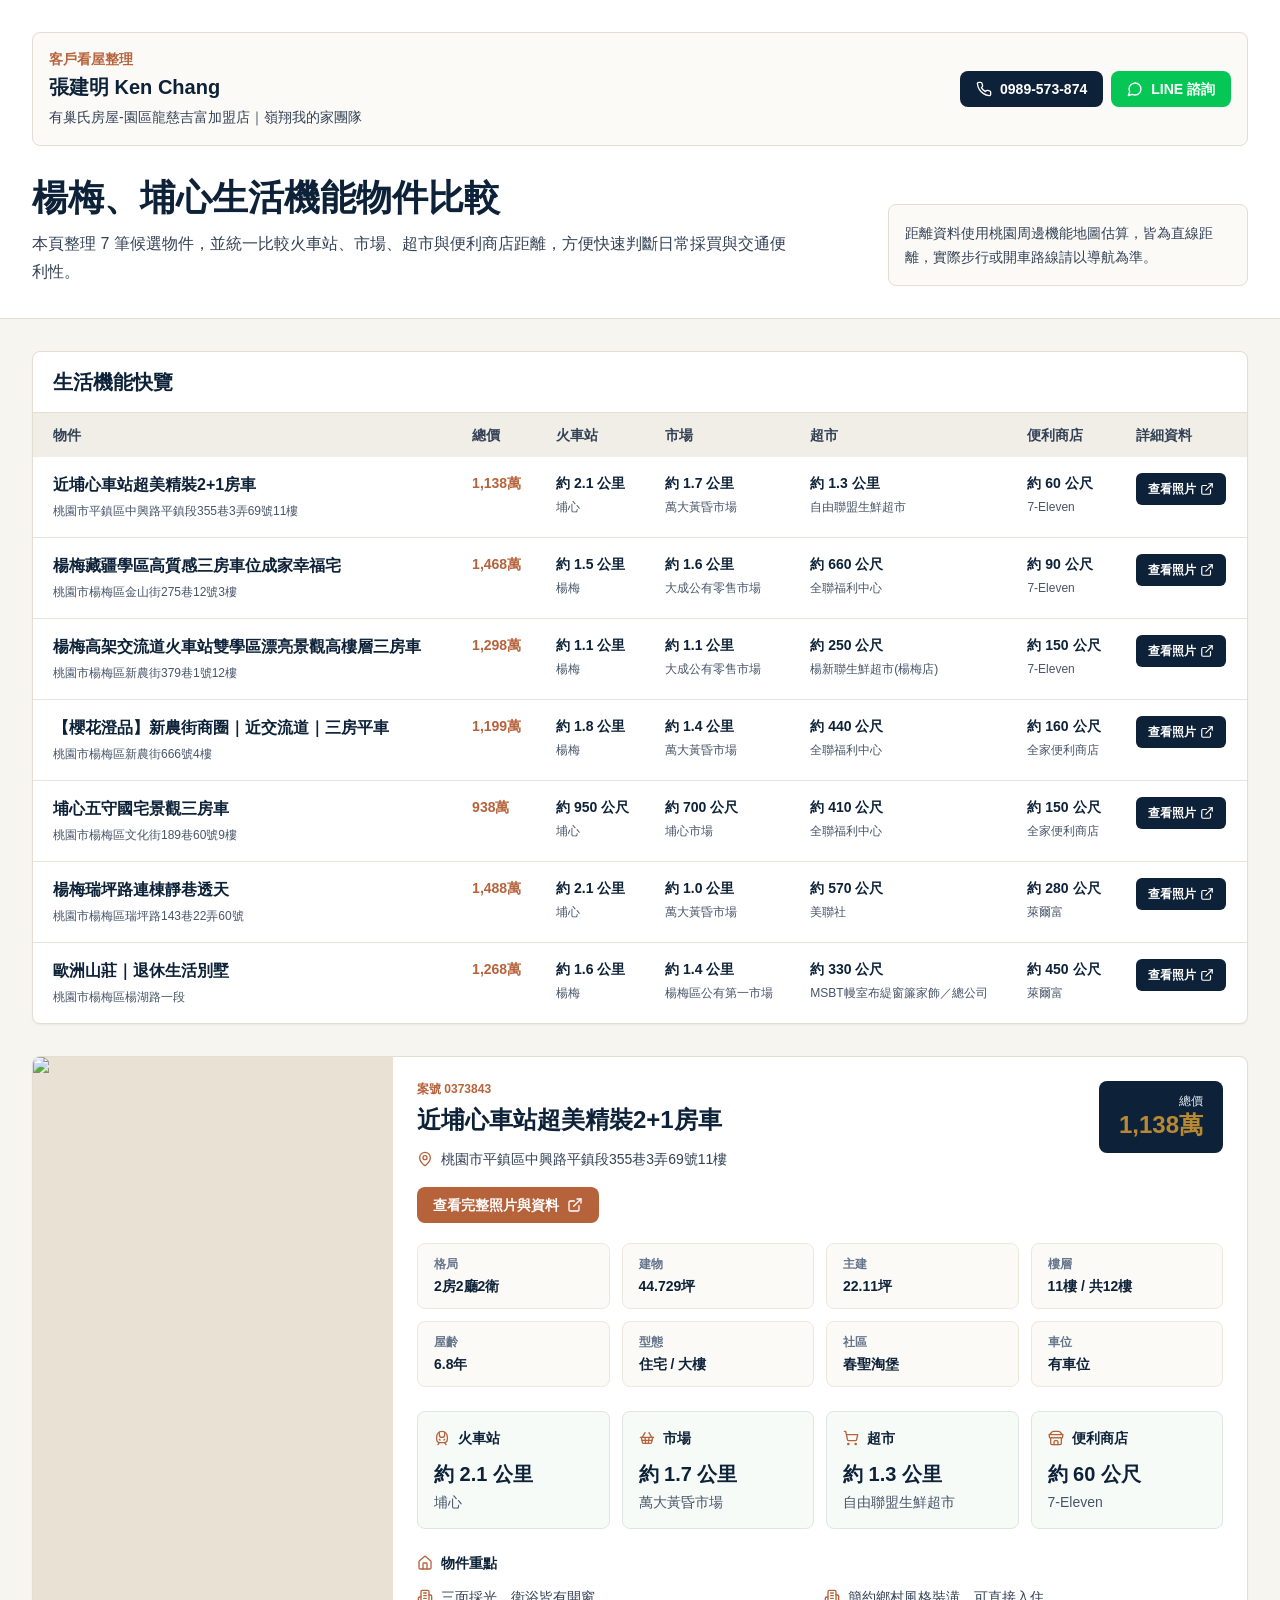
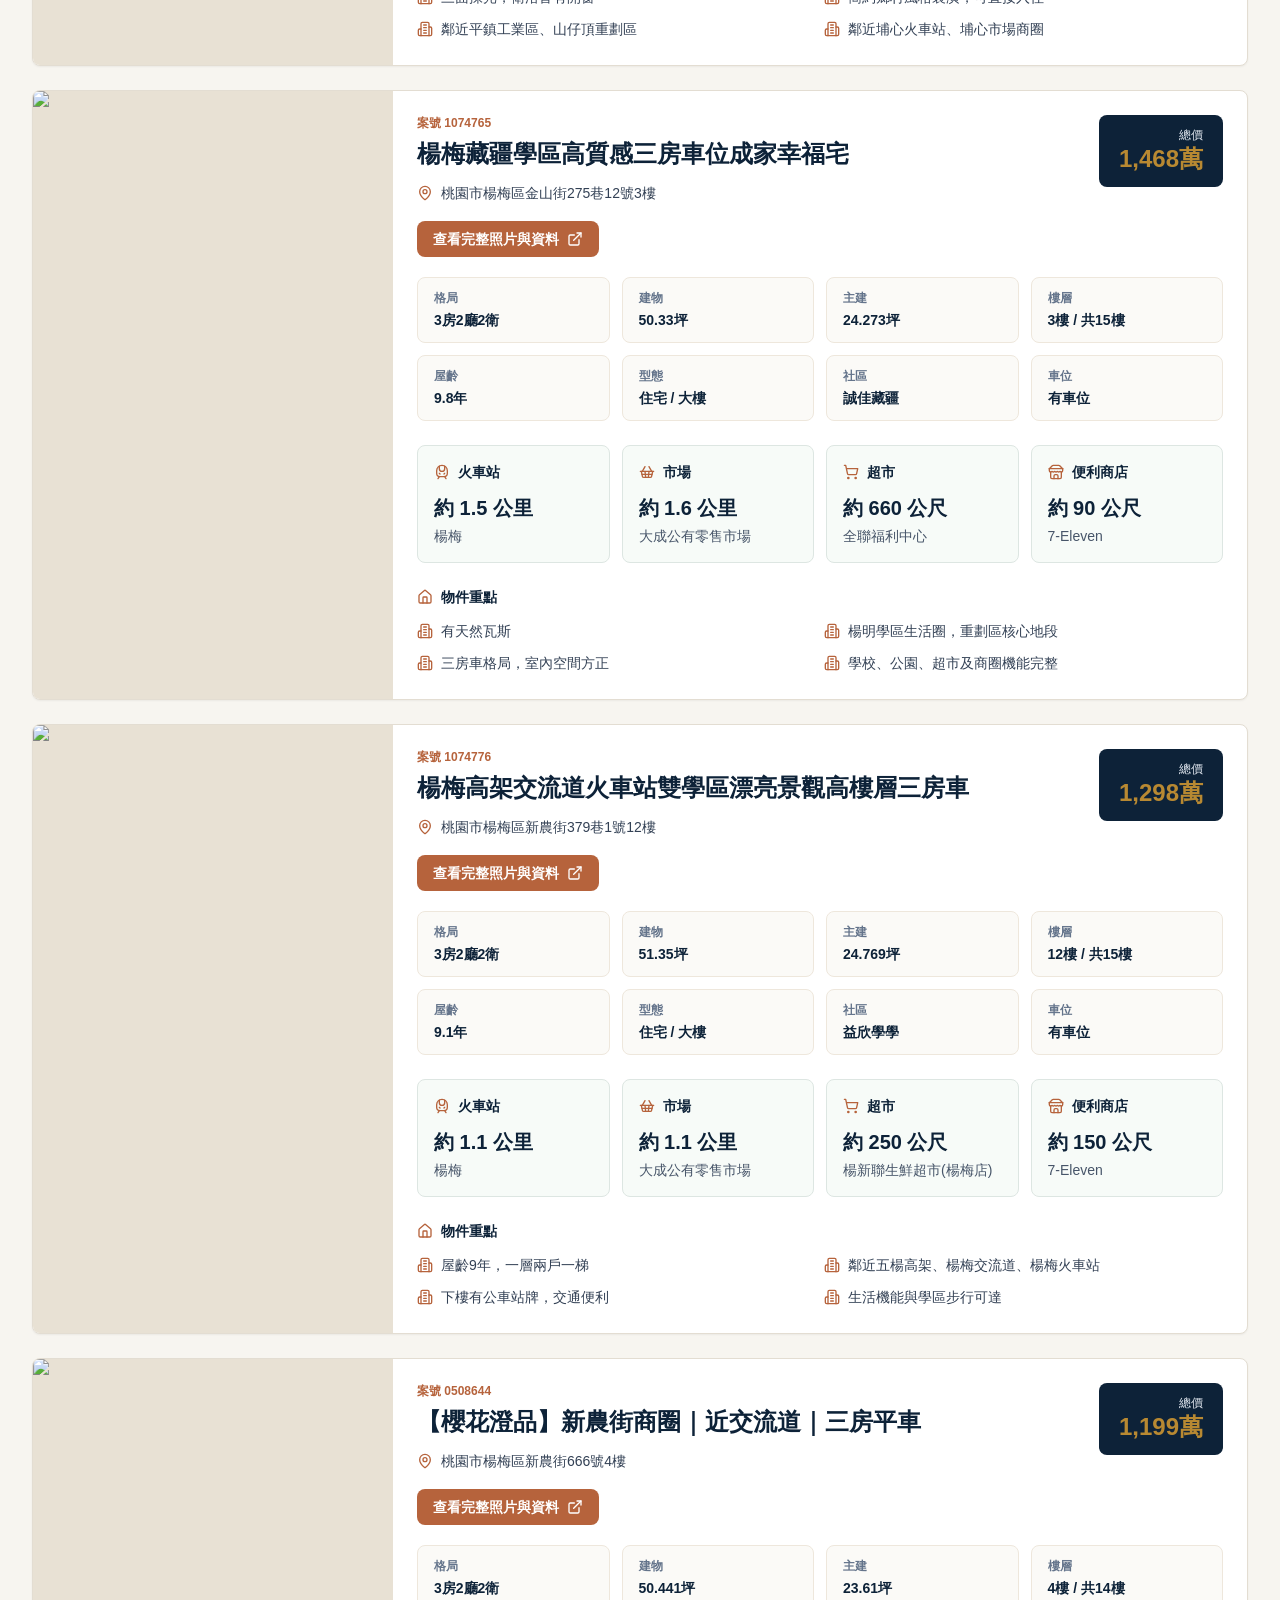
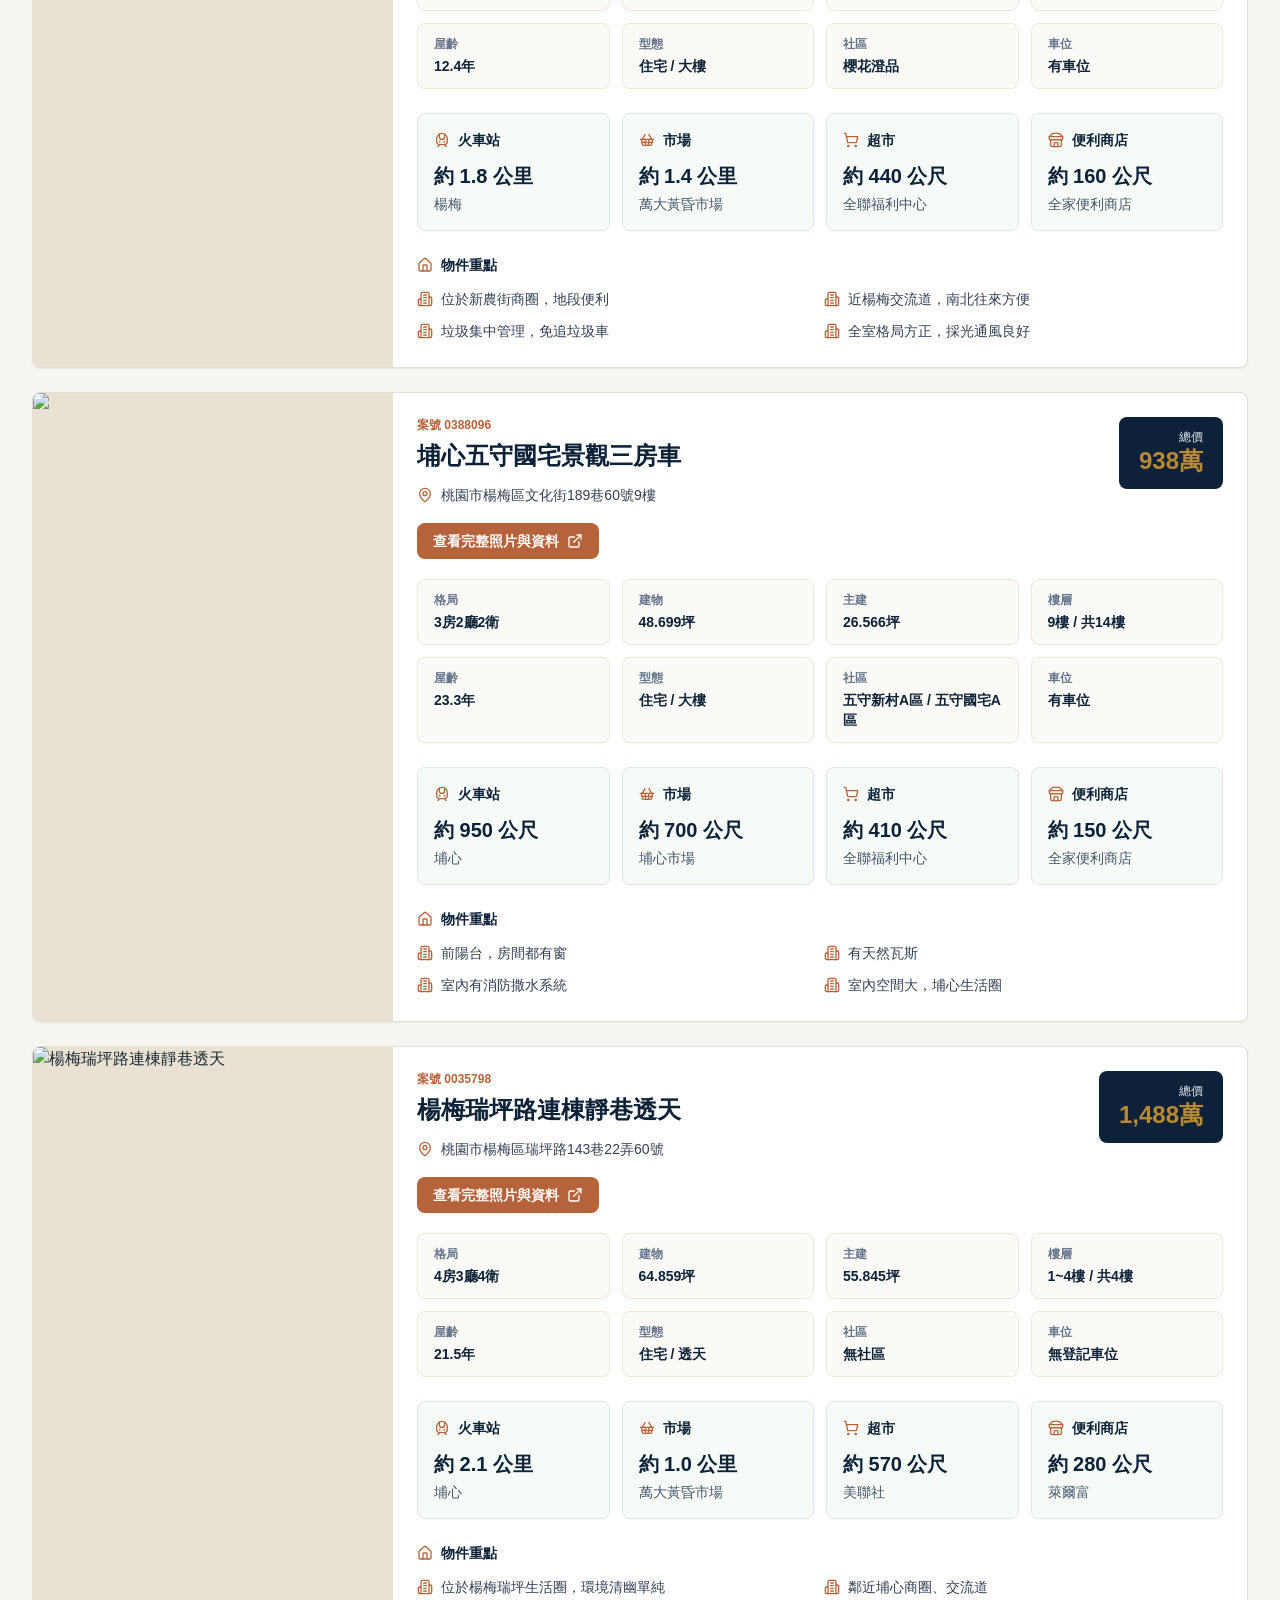
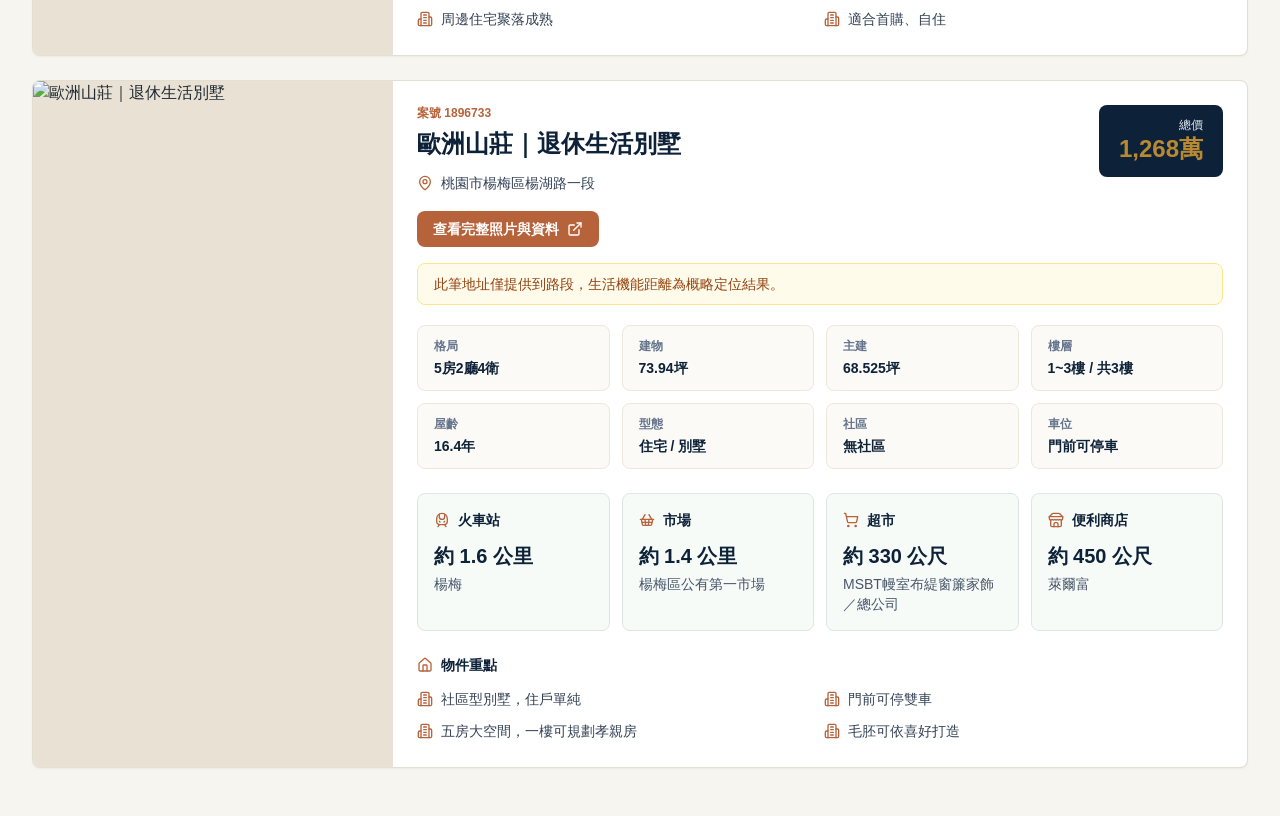
==== index.html @ 0ade6a97 "Deploy property shortlist" ====
<!DOCTYPE html><html lang="zh-Hant"><head><meta charSet="utf-8"/><meta name="viewport" content="width=device-width, initial-scale=1"/><link rel="stylesheet" href="/_next/static/chunks/3f3hs9gekkba6.css" data-precedence="next"/><link rel="preload" as="script" fetchPriority="low" href="/_next/static/chunks/3ll07n217cgxf.js"/><script src="/_next/static/chunks/15orcrkp-_9ct.js" async=""></script><script src="/_next/static/chunks/3peubv2924kx4.js" async=""></script><script src="/_next/static/chunks/1zg5veasx51wb.js" async=""></script><script src="/_next/static/chunks/turbopack-2uc6hvk1i5o9f.js" async=""></script><script src="/_next/static/chunks/1npoaee_ns0y8.js" async=""></script><script src="/_next/static/chunks/14mrh2-p_w84d.js" async=""></script><script src="/_next/static/chunks/0jbyd6i7518-9.js" async=""></script><title>精選物件生活機能比較</title><meta name="description" content="精選物件基本資料與火車站、市場、超市、便利商店距離比較。"/><meta name="keywords" content="桃園房仲,中壢房仲,平鎮房仲,內壢房仲,桃園買房,桃園賣房,桃園換屋,房地合一稅,重購退稅,工業地買賣,廠房買賣,房產顧問,張建明,Ken Chang,中壢房產顧問,中壢建案開箱,桃園房地產時事,桃園體育園區,桃園捷運"/><meta property="og:title" content="中壢房產顧問｜建明說房｜張建明 Ken Chang"/><meta property="og:description" content="張建明 Ken Chang，中壢房產顧問與桃園房產決策顧問，15年房仲實戰經驗，累積成交金額超過60億，專注中壢買房、桃園賣房、換屋、委售、貸款稅務、交易風險、工商地產、建案開箱與區域發展解析"/><meta property="og:site_name" content="中壢房產顧問"/><meta property="og:locale" content="zh_TW"/><meta property="og:type" content="website"/><meta name="twitter:card" content="summary"/><meta name="twitter:title" content="中壢房產顧問｜建明說房｜張建明 Ken Chang"/><meta name="twitter:description" content="張建明 Ken Chang，中壢房產顧問與桃園房產決策顧問，15年房仲實戰經驗，累積成交金額超過60億，專注中壢買房、桃園賣房、換屋、委售、貸款稅務、交易風險、工商地產、建案開箱與區域發展解析"/><script src="/_next/static/chunks/0cz1d0mv5g_q7.js" noModule=""></script></head><body><div hidden=""><!--$--><!--/$--></div><header class="sticky top-0 z-40 border-b border-[#E6D8C6] bg-cream/95 backdrop-blur"><div class="bg-navy text-white"><div class="mx-auto flex min-h-9 max-w-7xl items-center justify-between gap-3 px-4 text-xs sm:px-6 lg:px-8"><div class="flex min-w-0 items-center gap-3"><a class="inline-flex items-center gap-2 font-semibold" href="tel:0989-573-874"><svg xmlns="http://www.w3.org/2000/svg" width="14" height="14" viewBox="0 0 24 24" fill="none" stroke="currentColor" stroke-width="2" stroke-linecap="round" stroke-linejoin="round" class="lucide lucide-phone"><path d="M22 16.92v3a2 2 0 0 1-2.18 2 19.79 19.79 0 0 1-8.63-3.07 19.5 19.5 0 0 1-6-6 19.79 19.79 0 0 1-3.07-8.67A2 2 0 0 1 4.11 2h3a2 2 0 0 1 2 1.72 12.84 12.84 0 0 0 .7 2.81 2 2 0 0 1-.45 2.11L8.09 9.91a16 16 0 0 0 6 6l1.27-1.27a2 2 0 0 1 2.11-.45 12.84 12.84 0 0 0 2.81.7A2 2 0 0 1 22 16.92z"></path></svg>0989-573-874</a><span class="hidden h-4 w-px bg-white/30 sm:block"></span><span class="hidden truncate text-slate-200 sm:block">中壢房產顧問｜買房・賣房・工商地產</span></div><div class="flex shrink-0 items-center gap-2"><a aria-label="Facebook" class="inline-flex h-7 w-7 items-center justify-center rounded-full bg-blue-600 text-white" href="https://www.facebook.com/ken.chang.773124"><svg xmlns="http://www.w3.org/2000/svg" width="14" height="14" viewBox="0 0 24 24" fill="none" stroke="currentColor" stroke-width="2" stroke-linecap="round" stroke-linejoin="round" class="lucide lucide-facebook"><path d="M18 2h-3a5 5 0 0 0-5 5v3H7v4h3v8h4v-8h3l1-4h-4V7a1 1 0 0 1 1-1h3z"></path></svg></a><a aria-label="LINE" class="inline-flex h-7 w-7 items-center justify-center rounded-full bg-green-500 text-white" href="https://line.me/ti/p/alsukEqI9N"><svg xmlns="http://www.w3.org/2000/svg" width="14" height="14" viewBox="0 0 24 24" fill="none" stroke="currentColor" stroke-width="2" stroke-linecap="round" stroke-linejoin="round" class="lucide lucide-message-circle"><path d="M7.9 20A9 9 0 1 0 4 16.1L2 22Z"></path></svg></a></div></div></div><div class="mx-auto flex min-h-14 max-w-7xl items-center justify-between px-4 sm:px-6 lg:px-8"><a class="min-w-0" href="/"><div class="text-base font-bold text-navy">中壢房產顧問</div><div class="text-[11px] font-medium text-copper">建明說房｜桃園房產決策顧問</div></a><nav class="hidden items-center gap-3 lg:flex"><a class="text-[13px] font-medium text-slate-700 hover:text-copper" href="/">首頁</a><a class="text-[13px] font-medium text-slate-700 hover:text-copper" href="/services">服務項目</a><a class="text-[13px] font-medium text-slate-700 hover:text-copper" href="/services/commercial">工商不動產</a><a class="text-[13px] font-medium text-slate-700 hover:text-copper" href="/area-development">建案/區域</a><a class="text-[13px] font-medium text-slate-700 hover:text-copper" href="/market-news">房產時事</a><a class="text-[13px] font-medium text-slate-700 hover:text-copper" href="/articles">房產小學堂</a><a class="text-[13px] font-medium text-slate-700 hover:text-copper" href="/tools-consultation">免費工具/諮詢</a><a class="text-[13px] font-medium text-slate-700 hover:text-copper" href="/contact">聯絡我</a></nav><div class="hidden items-center gap-3 lg:flex"><a class="rounded-md bg-gold px-4 py-2 text-xs font-semibold text-white" href="https://line.me/ti/p/alsukEqI9N">免費諮詢</a></div><button aria-label="開啟選單" class="inline-flex h-10 w-10 items-center justify-center rounded-md border border-slate-200 text-navy lg:hidden"><svg xmlns="http://www.w3.org/2000/svg" width="20" height="20" viewBox="0 0 24 24" fill="none" stroke="currentColor" stroke-width="2" stroke-linecap="round" stroke-linejoin="round" class="lucide lucide-menu"><line x1="4" x2="20" y1="12" y2="12"></line><line x1="4" x2="20" y1="6" y2="6"></line><line x1="4" x2="20" y1="18" y2="18"></line></svg></button></div></header><main><div class="bg-[#F7F5F0]"><style>
        body > header,
        body > footer,
        body > a.fixed.bottom-5.right-5 {
          display: none !important;
        }
      </style><section class="border-b border-[#E3DDD2] bg-white"><div class="mx-auto max-w-7xl px-4 py-8 sm:px-6 lg:px-8"><div class="mb-8 flex flex-col gap-4 rounded-lg border border-[#E3DDD2] bg-[#FBFAF7] p-4 sm:flex-row sm:items-center sm:justify-between"><div><p class="text-sm font-bold text-copper">客戶看屋整理</p><p class="mt-1 text-xl font-bold text-navy">張建明 Ken Chang</p><p class="mt-1 text-sm leading-6 text-slate-700">有巢氏房屋-園區龍慈吉富加盟店｜嶺翔我的家團隊</p></div><div class="flex flex-wrap gap-2"><a href="tel:0989573874" class="inline-flex items-center gap-2 rounded-lg bg-navy px-4 py-2 text-sm font-bold text-white"><svg xmlns="http://www.w3.org/2000/svg" width="24" height="24" viewBox="0 0 24 24" fill="none" stroke="currentColor" stroke-width="2" stroke-linecap="round" stroke-linejoin="round" class="lucide lucide-phone h-4 w-4"><path d="M22 16.92v3a2 2 0 0 1-2.18 2 19.79 19.79 0 0 1-8.63-3.07 19.5 19.5 0 0 1-6-6 19.79 19.79 0 0 1-3.07-8.67A2 2 0 0 1 4.11 2h3a2 2 0 0 1 2 1.72 12.84 12.84 0 0 0 .7 2.81 2 2 0 0 1-.45 2.11L8.09 9.91a16 16 0 0 0 6 6l1.27-1.27a2 2 0 0 1 2.11-.45 12.84 12.84 0 0 0 2.81.7A2 2 0 0 1 22 16.92z"></path></svg>0989-573-874</a><a href="https://line.me/ti/p/M-tek5DmH6" target="_blank" rel="noopener noreferrer" class="inline-flex items-center gap-2 rounded-lg bg-[#06C755] px-4 py-2 text-sm font-bold text-white"><svg xmlns="http://www.w3.org/2000/svg" width="24" height="24" viewBox="0 0 24 24" fill="none" stroke="currentColor" stroke-width="2" stroke-linecap="round" stroke-linejoin="round" class="lucide lucide-message-circle h-4 w-4"><path d="M7.9 20A9 9 0 1 0 4 16.1L2 22Z"></path></svg>LINE 諮詢</a></div></div><div class="mt-3 grid gap-5 lg:grid-cols-[1fr_360px] lg:items-end"><div><h1 class="text-3xl font-bold leading-tight text-navy sm:text-4xl">楊梅、埔心生活機能物件比較</h1><p class="mt-3 max-w-3xl text-base leading-7 text-slate-700">本頁整理 7 筆候選物件，並統一比較火車站、市場、超市與便利商店距離，方便快速判斷日常採買與交通便利性。</p></div><div class="rounded-lg border border-[#E3DDD2] bg-[#FBFAF7] p-4 text-sm leading-6 text-slate-700">距離資料使用桃園周邊機能地圖估算，皆為直線距離，實際步行或開車路線請以導航為準。</div></div></div></section><section class="mx-auto max-w-7xl px-4 py-8 sm:px-6 lg:px-8"><div class="overflow-hidden rounded-lg border border-[#E3DDD2] bg-white shadow-sm"><div class="border-b border-[#E3DDD2] px-5 py-4"><h2 class="text-xl font-bold text-navy">生活機能快覽</h2></div><div class="overflow-x-auto"><table class="min-w-[980px] w-full border-collapse text-left"><thead class="bg-[#F1EEE8] text-sm text-slate-700"><tr><th class="px-5 py-3 font-bold">物件</th><th class="px-4 py-3 font-bold">總價</th><th class="px-4 py-3 font-bold">火車站</th><th class="px-4 py-3 font-bold">市場</th><th class="px-4 py-3 font-bold">超市</th><th class="px-4 py-3 font-bold">便利商店</th><th class="px-4 py-3 font-bold">詳細資料</th></tr></thead><tbody class="divide-y divide-[#E9E3D8]"><tr class="align-top"><td class="px-5 py-4"><p class="font-bold leading-6 text-navy">近埔心車站超美精裝2+1房車</p><p class="mt-1 text-xs leading-5 text-slate-600">桃園市平鎮區中興路平鎮段355巷3弄69號11樓</p></td><td class="px-4 py-4 text-sm font-bold text-copper">1,138萬</td><td class="px-4 py-4"><div><p class="text-sm font-bold text-navy">約 2.1 公里</p><p class="mt-1 text-xs leading-5 text-slate-600">埔心</p></div></td><td class="px-4 py-4"><div><p class="text-sm font-bold text-navy">約 1.7 公里</p><p class="mt-1 text-xs leading-5 text-slate-600">萬大黃昏市場</p></div></td><td class="px-4 py-4"><div><p class="text-sm font-bold text-navy">約 1.3 公里</p><p class="mt-1 text-xs leading-5 text-slate-600">自由聯盟生鮮超市</p></div></td><td class="px-4 py-4"><div><p class="text-sm font-bold text-navy">約 60 公尺</p><p class="mt-1 text-xs leading-5 text-slate-600">7-Eleven</p></div></td><td class="px-4 py-4"><a href="https://www.ycut.com.tw/case-info/9a270b29-b960-44b7-8374-92e922b979d1" target="_blank" rel="noopener noreferrer" class="inline-flex items-center gap-1 rounded-md bg-navy px-3 py-2 text-xs font-bold text-white hover:bg-[#17466f]">查看照片<svg xmlns="http://www.w3.org/2000/svg" width="24" height="24" viewBox="0 0 24 24" fill="none" stroke="currentColor" stroke-width="2" stroke-linecap="round" stroke-linejoin="round" class="lucide lucide-external-link h-3.5 w-3.5"><path d="M15 3h6v6"></path><path d="M10 14 21 3"></path><path d="M18 13v6a2 2 0 0 1-2 2H5a2 2 0 0 1-2-2V8a2 2 0 0 1 2-2h6"></path></svg></a></td></tr><tr class="align-top"><td class="px-5 py-4"><p class="font-bold leading-6 text-navy">楊梅藏疆學區高質感三房車位成家幸福宅</p><p class="mt-1 text-xs leading-5 text-slate-600">桃園市楊梅區金山街275巷12號3樓</p></td><td class="px-4 py-4 text-sm font-bold text-copper">1,468萬</td><td class="px-4 py-4"><div><p class="text-sm font-bold text-navy">約 1.5 公里</p><p class="mt-1 text-xs leading-5 text-slate-600">楊梅</p></div></td><td class="px-4 py-4"><div><p class="text-sm font-bold text-navy">約 1.6 公里</p><p class="mt-1 text-xs leading-5 text-slate-600">大成公有零售市場</p></div></td><td class="px-4 py-4"><div><p class="text-sm font-bold text-navy">約 660 公尺</p><p class="mt-1 text-xs leading-5 text-slate-600">全聯福利中心</p></div></td><td class="px-4 py-4"><div><p class="text-sm font-bold text-navy">約 90 公尺</p><p class="mt-1 text-xs leading-5 text-slate-600">7-Eleven</p></div></td><td class="px-4 py-4"><a href="https://www.ycut.com.tw/case-info/a916e939-9ae3-4402-84cb-83030a1e7f41" target="_blank" rel="noopener noreferrer" class="inline-flex items-center gap-1 rounded-md bg-navy px-3 py-2 text-xs font-bold text-white hover:bg-[#17466f]">查看照片<svg xmlns="http://www.w3.org/2000/svg" width="24" height="24" viewBox="0 0 24 24" fill="none" stroke="currentColor" stroke-width="2" stroke-linecap="round" stroke-linejoin="round" class="lucide lucide-external-link h-3.5 w-3.5"><path d="M15 3h6v6"></path><path d="M10 14 21 3"></path><path d="M18 13v6a2 2 0 0 1-2 2H5a2 2 0 0 1-2-2V8a2 2 0 0 1 2-2h6"></path></svg></a></td></tr><tr class="align-top"><td class="px-5 py-4"><p class="font-bold leading-6 text-navy">楊梅高架交流道火車站雙學區漂亮景觀高樓層三房車</p><p class="mt-1 text-xs leading-5 text-slate-600">桃園市楊梅區新農街379巷1號12樓</p></td><td class="px-4 py-4 text-sm font-bold text-copper">1,298萬</td><td class="px-4 py-4"><div><p class="text-sm font-bold text-navy">約 1.1 公里</p><p class="mt-1 text-xs leading-5 text-slate-600">楊梅</p></div></td><td class="px-4 py-4"><div><p class="text-sm font-bold text-navy">約 1.1 公里</p><p class="mt-1 text-xs leading-5 text-slate-600">大成公有零售市場</p></div></td><td class="px-4 py-4"><div><p class="text-sm font-bold text-navy">約 250 公尺</p><p class="mt-1 text-xs leading-5 text-slate-600">楊新聯生鮮超市(楊梅店)</p></div></td><td class="px-4 py-4"><div><p class="text-sm font-bold text-navy">約 150 公尺</p><p class="mt-1 text-xs leading-5 text-slate-600">7-Eleven</p></div></td><td class="px-4 py-4"><a href="https://www.ycut.com.tw/case-info/e2bb201b-895a-4421-b232-466e5c2c8e97" target="_blank" rel="noopener noreferrer" class="inline-flex items-center gap-1 rounded-md bg-navy px-3 py-2 text-xs font-bold text-white hover:bg-[#17466f]">查看照片<svg xmlns="http://www.w3.org/2000/svg" width="24" height="24" viewBox="0 0 24 24" fill="none" stroke="currentColor" stroke-width="2" stroke-linecap="round" stroke-linejoin="round" class="lucide lucide-external-link h-3.5 w-3.5"><path d="M15 3h6v6"></path><path d="M10 14 21 3"></path><path d="M18 13v6a2 2 0 0 1-2 2H5a2 2 0 0 1-2-2V8a2 2 0 0 1 2-2h6"></path></svg></a></td></tr><tr class="align-top"><td class="px-5 py-4"><p class="font-bold leading-6 text-navy">【櫻花澄品】新農街商圈｜近交流道｜三房平車</p><p class="mt-1 text-xs leading-5 text-slate-600">桃園市楊梅區新農街666號4樓</p></td><td class="px-4 py-4 text-sm font-bold text-copper">1,199萬</td><td class="px-4 py-4"><div><p class="text-sm font-bold text-navy">約 1.8 公里</p><p class="mt-1 text-xs leading-5 text-slate-600">楊梅</p></div></td><td class="px-4 py-4"><div><p class="text-sm font-bold text-navy">約 1.4 公里</p><p class="mt-1 text-xs leading-5 text-slate-600">萬大黃昏市場</p></div></td><td class="px-4 py-4"><div><p class="text-sm font-bold text-navy">約 440 公尺</p><p class="mt-1 text-xs leading-5 text-slate-600">全聯福利中心</p></div></td><td class="px-4 py-4"><div><p class="text-sm font-bold text-navy">約 160 公尺</p><p class="mt-1 text-xs leading-5 text-slate-600">全家便利商店</p></div></td><td class="px-4 py-4"><a href="https://www.ycut.com.tw/case-info/92cecb9a-1dec-40f2-9964-d13cee91e0c1" target="_blank" rel="noopener noreferrer" class="inline-flex items-center gap-1 rounded-md bg-navy px-3 py-2 text-xs font-bold text-white hover:bg-[#17466f]">查看照片<svg xmlns="http://www.w3.org/2000/svg" width="24" height="24" viewBox="0 0 24 24" fill="none" stroke="currentColor" stroke-width="2" stroke-linecap="round" stroke-linejoin="round" class="lucide lucide-external-link h-3.5 w-3.5"><path d="M15 3h6v6"></path><path d="M10 14 21 3"></path><path d="M18 13v6a2 2 0 0 1-2 2H5a2 2 0 0 1-2-2V8a2 2 0 0 1 2-2h6"></path></svg></a></td></tr><tr class="align-top"><td class="px-5 py-4"><p class="font-bold leading-6 text-navy">埔心五守國宅景觀三房車</p><p class="mt-1 text-xs leading-5 text-slate-600">桃園市楊梅區文化街189巷60號9樓</p></td><td class="px-4 py-4 text-sm font-bold text-copper">938萬</td><td class="px-4 py-4"><div><p class="text-sm font-bold text-navy">約 950 公尺</p><p class="mt-1 text-xs leading-5 text-slate-600">埔心</p></div></td><td class="px-4 py-4"><div><p class="text-sm font-bold text-navy">約 700 公尺</p><p class="mt-1 text-xs leading-5 text-slate-600">埔心市場</p></div></td><td class="px-4 py-4"><div><p class="text-sm font-bold text-navy">約 410 公尺</p><p class="mt-1 text-xs leading-5 text-slate-600">全聯福利中心</p></div></td><td class="px-4 py-4"><div><p class="text-sm font-bold text-navy">約 150 公尺</p><p class="mt-1 text-xs leading-5 text-slate-600">全家便利商店</p></div></td><td class="px-4 py-4"><a href="https://www.ycut.com.tw/case-info/00d391ff-7d51-408c-93a0-4c9d18bc18cd" target="_blank" rel="noopener noreferrer" class="inline-flex items-center gap-1 rounded-md bg-navy px-3 py-2 text-xs font-bold text-white hover:bg-[#17466f]">查看照片<svg xmlns="http://www.w3.org/2000/svg" width="24" height="24" viewBox="0 0 24 24" fill="none" stroke="currentColor" stroke-width="2" stroke-linecap="round" stroke-linejoin="round" class="lucide lucide-external-link h-3.5 w-3.5"><path d="M15 3h6v6"></path><path d="M10 14 21 3"></path><path d="M18 13v6a2 2 0 0 1-2 2H5a2 2 0 0 1-2-2V8a2 2 0 0 1 2-2h6"></path></svg></a></td></tr><tr class="align-top"><td class="px-5 py-4"><p class="font-bold leading-6 text-navy">楊梅瑞坪路連棟靜巷透天</p><p class="mt-1 text-xs leading-5 text-slate-600">桃園市楊梅區瑞坪路143巷22弄60號</p></td><td class="px-4 py-4 text-sm font-bold text-copper">1,488萬</td><td class="px-4 py-4"><div><p class="text-sm font-bold text-navy">約 2.1 公里</p><p class="mt-1 text-xs leading-5 text-slate-600">埔心</p></div></td><td class="px-4 py-4"><div><p class="text-sm font-bold text-navy">約 1.0 公里</p><p class="mt-1 text-xs leading-5 text-slate-600">萬大黃昏市場</p></div></td><td class="px-4 py-4"><div><p class="text-sm font-bold text-navy">約 570 公尺</p><p class="mt-1 text-xs leading-5 text-slate-600">美聯社</p></div></td><td class="px-4 py-4"><div><p class="text-sm font-bold text-navy">約 280 公尺</p><p class="mt-1 text-xs leading-5 text-slate-600">萊爾富</p></div></td><td class="px-4 py-4"><a href="https://www.ycut.com.tw/case-info/cbf51cfe-0f91-4425-a9ed-92da22f6f6be" target="_blank" rel="noopener noreferrer" class="inline-flex items-center gap-1 rounded-md bg-navy px-3 py-2 text-xs font-bold text-white hover:bg-[#17466f]">查看照片<svg xmlns="http://www.w3.org/2000/svg" width="24" height="24" viewBox="0 0 24 24" fill="none" stroke="currentColor" stroke-width="2" stroke-linecap="round" stroke-linejoin="round" class="lucide lucide-external-link h-3.5 w-3.5"><path d="M15 3h6v6"></path><path d="M10 14 21 3"></path><path d="M18 13v6a2 2 0 0 1-2 2H5a2 2 0 0 1-2-2V8a2 2 0 0 1 2-2h6"></path></svg></a></td></tr><tr class="align-top"><td class="px-5 py-4"><p class="font-bold leading-6 text-navy">歐洲山莊｜退休生活別墅</p><p class="mt-1 text-xs leading-5 text-slate-600">桃園市楊梅區楊湖路一段</p></td><td class="px-4 py-4 text-sm font-bold text-copper">1,268萬</td><td class="px-4 py-4"><div><p class="text-sm font-bold text-navy">約 1.6 公里</p><p class="mt-1 text-xs leading-5 text-slate-600">楊梅</p></div></td><td class="px-4 py-4"><div><p class="text-sm font-bold text-navy">約 1.4 公里</p><p class="mt-1 text-xs leading-5 text-slate-600">楊梅區公有第一市場</p></div></td><td class="px-4 py-4"><div><p class="text-sm font-bold text-navy">約 330 公尺</p><p class="mt-1 text-xs leading-5 text-slate-600">MSBT幔室布緹窗簾家飾／總公司</p></div></td><td class="px-4 py-4"><div><p class="text-sm font-bold text-navy">約 450 公尺</p><p class="mt-1 text-xs leading-5 text-slate-600">萊爾富</p></div></td><td class="px-4 py-4"><a href="https://www.ycut.com.tw/case-info/6407af40-6d8b-456b-9bf2-11b3183e032e" target="_blank" rel="noopener noreferrer" class="inline-flex items-center gap-1 rounded-md bg-navy px-3 py-2 text-xs font-bold text-white hover:bg-[#17466f]">查看照片<svg xmlns="http://www.w3.org/2000/svg" width="24" height="24" viewBox="0 0 24 24" fill="none" stroke="currentColor" stroke-width="2" stroke-linecap="round" stroke-linejoin="round" class="lucide lucide-external-link h-3.5 w-3.5"><path d="M15 3h6v6"></path><path d="M10 14 21 3"></path><path d="M18 13v6a2 2 0 0 1-2 2H5a2 2 0 0 1-2-2V8a2 2 0 0 1 2-2h6"></path></svg></a></td></tr></tbody></table></div></div></section><section class="mx-auto grid max-w-7xl gap-6 px-4 pb-12 sm:px-6 lg:px-8"><article class="overflow-hidden rounded-lg border border-[#E3DDD2] bg-white shadow-sm"><div class="grid lg:grid-cols-[360px_1fr]"><div class="relative min-h-[240px] bg-[#E8E1D4]"><img alt="近埔心車站超美精裝2+1房車" loading="lazy" decoding="async" data-nimg="fill" class="object-cover" style="position:absolute;height:100%;width:100%;left:0;top:0;right:0;bottom:0;color:transparent" src="https://cloudfps.ycut.com.tw/v1/image/?key=NF58Ko5oaCuRHx6Y9IR3VzyLRm6IrnRKVx-mkD6iSF6j_MhkYSv8__i7dgorNYMyqVhtUUJ4lA_cF1mBh5MY1RWd5eEaa7mn9qxu8f6s-rtKfVoBsurTgIF0BobUBK-I&amp;width=800"/></div><div class="p-5 sm:p-6"><div class="flex flex-wrap items-start justify-between gap-4"><div><p class="text-xs font-bold text-copper">案號 <!-- -->0373843</p><h2 class="mt-2 text-2xl font-bold leading-tight text-navy">近埔心車站超美精裝2+1房車</h2><p class="mt-3 flex items-start gap-2 text-sm leading-6 text-slate-700"><svg xmlns="http://www.w3.org/2000/svg" width="24" height="24" viewBox="0 0 24 24" fill="none" stroke="currentColor" stroke-width="2" stroke-linecap="round" stroke-linejoin="round" class="lucide lucide-map-pin mt-1 h-4 w-4 flex-none text-copper"><path d="M20 10c0 4.993-5.539 10.193-7.399 11.799a1 1 0 0 1-1.202 0C9.539 20.193 4 14.993 4 10a8 8 0 0 1 16 0"></path><circle cx="12" cy="10" r="3"></circle></svg><span>桃園市平鎮區中興路平鎮段355巷3弄69號11樓</span></p><a href="https://www.ycut.com.tw/case-info/9a270b29-b960-44b7-8374-92e922b979d1" target="_blank" rel="noopener noreferrer" class="mt-4 inline-flex items-center gap-2 rounded-lg bg-copper px-4 py-2 text-sm font-bold text-white hover:bg-[#9f7428]">查看完整照片與資料<svg xmlns="http://www.w3.org/2000/svg" width="24" height="24" viewBox="0 0 24 24" fill="none" stroke="currentColor" stroke-width="2" stroke-linecap="round" stroke-linejoin="round" class="lucide lucide-external-link h-4 w-4"><path d="M15 3h6v6"></path><path d="M10 14 21 3"></path><path d="M18 13v6a2 2 0 0 1-2 2H5a2 2 0 0 1-2-2V8a2 2 0 0 1 2-2h6"></path></svg></a></div><div class="rounded-lg bg-navy px-5 py-3 text-right text-white"><p class="text-xs text-slate-200">總價</p><p class="text-2xl font-bold text-gold">1,138萬</p></div></div><div class="mt-5 grid gap-3 sm:grid-cols-2 lg:grid-cols-4"><div class="rounded-lg border border-[#EEE7DC] bg-[#FBFAF7] px-4 py-3"><p class="text-xs font-bold text-slate-500">格局</p><p class="mt-1 text-sm font-bold leading-5 text-navy">2房2廳2衛</p></div><div class="rounded-lg border border-[#EEE7DC] bg-[#FBFAF7] px-4 py-3"><p class="text-xs font-bold text-slate-500">建物</p><p class="mt-1 text-sm font-bold leading-5 text-navy">44.729坪</p></div><div class="rounded-lg border border-[#EEE7DC] bg-[#FBFAF7] px-4 py-3"><p class="text-xs font-bold text-slate-500">主建</p><p class="mt-1 text-sm font-bold leading-5 text-navy">22.11坪</p></div><div class="rounded-lg border border-[#EEE7DC] bg-[#FBFAF7] px-4 py-3"><p class="text-xs font-bold text-slate-500">樓層</p><p class="mt-1 text-sm font-bold leading-5 text-navy">11樓 / 共12樓</p></div><div class="rounded-lg border border-[#EEE7DC] bg-[#FBFAF7] px-4 py-3"><p class="text-xs font-bold text-slate-500">屋齡</p><p class="mt-1 text-sm font-bold leading-5 text-navy">6.8年</p></div><div class="rounded-lg border border-[#EEE7DC] bg-[#FBFAF7] px-4 py-3"><p class="text-xs font-bold text-slate-500">型態</p><p class="mt-1 text-sm font-bold leading-5 text-navy">住宅 / 大樓</p></div><div class="rounded-lg border border-[#EEE7DC] bg-[#FBFAF7] px-4 py-3"><p class="text-xs font-bold text-slate-500">社區</p><p class="mt-1 text-sm font-bold leading-5 text-navy">春聖淘堡</p></div><div class="rounded-lg border border-[#EEE7DC] bg-[#FBFAF7] px-4 py-3"><p class="text-xs font-bold text-slate-500">車位</p><p class="mt-1 text-sm font-bold leading-5 text-navy">有車位</p></div></div><div class="mt-6 grid gap-3 sm:grid-cols-2 lg:grid-cols-4"><div class="rounded-lg border border-[#DDE6E2] bg-[#F7FBF8] p-4"><div class="flex items-center gap-2 text-sm font-bold text-navy"><svg xmlns="http://www.w3.org/2000/svg" width="24" height="24" viewBox="0 0 24 24" fill="none" stroke="currentColor" stroke-width="2" stroke-linecap="round" stroke-linejoin="round" class="lucide lucide-train-front h-4 w-4 text-copper"><path d="M8 3.1V7a4 4 0 0 0 8 0V3.1"></path><path d="m9 15-1-1"></path><path d="m15 15 1-1"></path><path d="M9 19c-2.8 0-5-2.2-5-5v-4a8 8 0 0 1 16 0v4c0 2.8-2.2 5-5 5Z"></path><path d="m8 19-2 3"></path><path d="m16 19 2 3"></path></svg>火車站</div><p class="mt-3 text-xl font-bold text-navy">約 2.1 公里</p><p class="mt-1 text-sm leading-5 text-slate-600">埔心</p></div><div class="rounded-lg border border-[#DDE6E2] bg-[#F7FBF8] p-4"><div class="flex items-center gap-2 text-sm font-bold text-navy"><svg xmlns="http://www.w3.org/2000/svg" width="24" height="24" viewBox="0 0 24 24" fill="none" stroke="currentColor" stroke-width="2" stroke-linecap="round" stroke-linejoin="round" class="lucide lucide-shopping-basket h-4 w-4 text-copper"><path d="m15 11-1 9"></path><path d="m19 11-4-7"></path><path d="M2 11h20"></path><path d="m3.5 11 1.6 7.4a2 2 0 0 0 2 1.6h9.8a2 2 0 0 0 2-1.6l1.7-7.4"></path><path d="M4.5 15.5h15"></path><path d="m5 11 4-7"></path><path d="m9 11 1 9"></path></svg>市場</div><p class="mt-3 text-xl font-bold text-navy">約 1.7 公里</p><p class="mt-1 text-sm leading-5 text-slate-600">萬大黃昏市場</p></div><div class="rounded-lg border border-[#DDE6E2] bg-[#F7FBF8] p-4"><div class="flex items-center gap-2 text-sm font-bold text-navy"><svg xmlns="http://www.w3.org/2000/svg" width="24" height="24" viewBox="0 0 24 24" fill="none" stroke="currentColor" stroke-width="2" stroke-linecap="round" stroke-linejoin="round" class="lucide lucide-shopping-cart h-4 w-4 text-copper"><circle cx="8" cy="21" r="1"></circle><circle cx="19" cy="21" r="1"></circle><path d="M2.05 2.05h2l2.66 12.42a2 2 0 0 0 2 1.58h9.78a2 2 0 0 0 1.95-1.57l1.65-7.43H5.12"></path></svg>超市</div><p class="mt-3 text-xl font-bold text-navy">約 1.3 公里</p><p class="mt-1 text-sm leading-5 text-slate-600">自由聯盟生鮮超市</p></div><div class="rounded-lg border border-[#DDE6E2] bg-[#F7FBF8] p-4"><div class="flex items-center gap-2 text-sm font-bold text-navy"><svg xmlns="http://www.w3.org/2000/svg" width="24" height="24" viewBox="0 0 24 24" fill="none" stroke="currentColor" stroke-width="2" stroke-linecap="round" stroke-linejoin="round" class="lucide lucide-store h-4 w-4 text-copper"><path d="m2 7 4.41-4.41A2 2 0 0 1 7.83 2h8.34a2 2 0 0 1 1.42.59L22 7"></path><path d="M4 12v8a2 2 0 0 0 2 2h12a2 2 0 0 0 2-2v-8"></path><path d="M15 22v-4a2 2 0 0 0-2-2h-2a2 2 0 0 0-2 2v4"></path><path d="M2 7h20"></path><path d="M22 7v3a2 2 0 0 1-2 2a2.7 2.7 0 0 1-1.59-.63.7.7 0 0 0-.82 0A2.7 2.7 0 0 1 16 12a2.7 2.7 0 0 1-1.59-.63.7.7 0 0 0-.82 0A2.7 2.7 0 0 1 12 12a2.7 2.7 0 0 1-1.59-.63.7.7 0 0 0-.82 0A2.7 2.7 0 0 1 8 12a2.7 2.7 0 0 1-1.59-.63.7.7 0 0 0-.82 0A2.7 2.7 0 0 1 4 12a2 2 0 0 1-2-2V7"></path></svg>便利商店</div><p class="mt-3 text-xl font-bold text-navy">約 60 公尺</p><p class="mt-1 text-sm leading-5 text-slate-600">7-Eleven</p></div></div><div class="mt-6"><div class="flex items-center gap-2 text-sm font-bold text-navy"><svg xmlns="http://www.w3.org/2000/svg" width="24" height="24" viewBox="0 0 24 24" fill="none" stroke="currentColor" stroke-width="2" stroke-linecap="round" stroke-linejoin="round" class="lucide lucide-house h-4 w-4 text-copper"><path d="M15 21v-8a1 1 0 0 0-1-1h-4a1 1 0 0 0-1 1v8"></path><path d="M3 10a2 2 0 0 1 .709-1.528l7-5.999a2 2 0 0 1 2.582 0l7 5.999A2 2 0 0 1 21 10v9a2 2 0 0 1-2 2H5a2 2 0 0 1-2-2z"></path></svg>物件重點</div><ul class="mt-3 grid gap-2 text-sm leading-6 text-slate-700 sm:grid-cols-2"><li class="flex gap-2"><svg xmlns="http://www.w3.org/2000/svg" width="24" height="24" viewBox="0 0 24 24" fill="none" stroke="currentColor" stroke-width="2" stroke-linecap="round" stroke-linejoin="round" class="lucide lucide-building2 mt-1 h-4 w-4 flex-none text-copper"><path d="M6 22V4a2 2 0 0 1 2-2h8a2 2 0 0 1 2 2v18Z"></path><path d="M6 12H4a2 2 0 0 0-2 2v6a2 2 0 0 0 2 2h2"></path><path d="M18 9h2a2 2 0 0 1 2 2v9a2 2 0 0 1-2 2h-2"></path><path d="M10 6h4"></path><path d="M10 10h4"></path><path d="M10 14h4"></path><path d="M10 18h4"></path></svg><span>三面採光，衛浴皆有開窗</span></li><li class="flex gap-2"><svg xmlns="http://www.w3.org/2000/svg" width="24" height="24" viewBox="0 0 24 24" fill="none" stroke="currentColor" stroke-width="2" stroke-linecap="round" stroke-linejoin="round" class="lucide lucide-building2 mt-1 h-4 w-4 flex-none text-copper"><path d="M6 22V4a2 2 0 0 1 2-2h8a2 2 0 0 1 2 2v18Z"></path><path d="M6 12H4a2 2 0 0 0-2 2v6a2 2 0 0 0 2 2h2"></path><path d="M18 9h2a2 2 0 0 1 2 2v9a2 2 0 0 1-2 2h-2"></path><path d="M10 6h4"></path><path d="M10 10h4"></path><path d="M10 14h4"></path><path d="M10 18h4"></path></svg><span>簡約鄉村風格裝潢，可直接入住</span></li><li class="flex gap-2"><svg xmlns="http://www.w3.org/2000/svg" width="24" height="24" viewBox="0 0 24 24" fill="none" stroke="currentColor" stroke-width="2" stroke-linecap="round" stroke-linejoin="round" class="lucide lucide-building2 mt-1 h-4 w-4 flex-none text-copper"><path d="M6 22V4a2 2 0 0 1 2-2h8a2 2 0 0 1 2 2v18Z"></path><path d="M6 12H4a2 2 0 0 0-2 2v6a2 2 0 0 0 2 2h2"></path><path d="M18 9h2a2 2 0 0 1 2 2v9a2 2 0 0 1-2 2h-2"></path><path d="M10 6h4"></path><path d="M10 10h4"></path><path d="M10 14h4"></path><path d="M10 18h4"></path></svg><span>鄰近平鎮工業區、山仔頂重劃區</span></li><li class="flex gap-2"><svg xmlns="http://www.w3.org/2000/svg" width="24" height="24" viewBox="0 0 24 24" fill="none" stroke="currentColor" stroke-width="2" stroke-linecap="round" stroke-linejoin="round" class="lucide lucide-building2 mt-1 h-4 w-4 flex-none text-copper"><path d="M6 22V4a2 2 0 0 1 2-2h8a2 2 0 0 1 2 2v18Z"></path><path d="M6 12H4a2 2 0 0 0-2 2v6a2 2 0 0 0 2 2h2"></path><path d="M18 9h2a2 2 0 0 1 2 2v9a2 2 0 0 1-2 2h-2"></path><path d="M10 6h4"></path><path d="M10 10h4"></path><path d="M10 14h4"></path><path d="M10 18h4"></path></svg><span>鄰近埔心火車站、埔心市場商圈</span></li></ul></div></div></div></article><article class="overflow-hidden rounded-lg border border-[#E3DDD2] bg-white shadow-sm"><div class="grid lg:grid-cols-[360px_1fr]"><div class="relative min-h-[240px] bg-[#E8E1D4]"><img alt="楊梅藏疆學區高質感三房車位成家幸福宅" loading="lazy" decoding="async" data-nimg="fill" class="object-cover" style="position:absolute;height:100%;width:100%;left:0;top:0;right:0;bottom:0;color:transparent" src="https://cloudfps.ycut.com.tw/v1/image/?key=NF58Ko5oaCsoHTsf0pyWmR_OcbKPR3dWvWjEJtR8fSnNNq30stQbWUqIJDr1YShcqVhtUUJ4lA_cF1mBh5MY1RWd5eEaa7mn9qxu8f6s-rtKfVoBsurTgIF0BobUBK-I&amp;width=800"/></div><div class="p-5 sm:p-6"><div class="flex flex-wrap items-start justify-between gap-4"><div><p class="text-xs font-bold text-copper">案號 <!-- -->1074765</p><h2 class="mt-2 text-2xl font-bold leading-tight text-navy">楊梅藏疆學區高質感三房車位成家幸福宅</h2><p class="mt-3 flex items-start gap-2 text-sm leading-6 text-slate-700"><svg xmlns="http://www.w3.org/2000/svg" width="24" height="24" viewBox="0 0 24 24" fill="none" stroke="currentColor" stroke-width="2" stroke-linecap="round" stroke-linejoin="round" class="lucide lucide-map-pin mt-1 h-4 w-4 flex-none text-copper"><path d="M20 10c0 4.993-5.539 10.193-7.399 11.799a1 1 0 0 1-1.202 0C9.539 20.193 4 14.993 4 10a8 8 0 0 1 16 0"></path><circle cx="12" cy="10" r="3"></circle></svg><span>桃園市楊梅區金山街275巷12號3樓</span></p><a href="https://www.ycut.com.tw/case-info/a916e939-9ae3-4402-84cb-83030a1e7f41" target="_blank" rel="noopener noreferrer" class="mt-4 inline-flex items-center gap-2 rounded-lg bg-copper px-4 py-2 text-sm font-bold text-white hover:bg-[#9f7428]">查看完整照片與資料<svg xmlns="http://www.w3.org/2000/svg" width="24" height="24" viewBox="0 0 24 24" fill="none" stroke="currentColor" stroke-width="2" stroke-linecap="round" stroke-linejoin="round" class="lucide lucide-external-link h-4 w-4"><path d="M15 3h6v6"></path><path d="M10 14 21 3"></path><path d="M18 13v6a2 2 0 0 1-2 2H5a2 2 0 0 1-2-2V8a2 2 0 0 1 2-2h6"></path></svg></a></div><div class="rounded-lg bg-navy px-5 py-3 text-right text-white"><p class="text-xs text-slate-200">總價</p><p class="text-2xl font-bold text-gold">1,468萬</p></div></div><div class="mt-5 grid gap-3 sm:grid-cols-2 lg:grid-cols-4"><div class="rounded-lg border border-[#EEE7DC] bg-[#FBFAF7] px-4 py-3"><p class="text-xs font-bold text-slate-500">格局</p><p class="mt-1 text-sm font-bold leading-5 text-navy">3房2廳2衛</p></div><div class="rounded-lg border border-[#EEE7DC] bg-[#FBFAF7] px-4 py-3"><p class="text-xs font-bold text-slate-500">建物</p><p class="mt-1 text-sm font-bold leading-5 text-navy">50.33坪</p></div><div class="rounded-lg border border-[#EEE7DC] bg-[#FBFAF7] px-4 py-3"><p class="text-xs font-bold text-slate-500">主建</p><p class="mt-1 text-sm font-bold leading-5 text-navy">24.273坪</p></div><div class="rounded-lg border border-[#EEE7DC] bg-[#FBFAF7] px-4 py-3"><p class="text-xs font-bold text-slate-500">樓層</p><p class="mt-1 text-sm font-bold leading-5 text-navy">3樓 / 共15樓</p></div><div class="rounded-lg border border-[#EEE7DC] bg-[#FBFAF7] px-4 py-3"><p class="text-xs font-bold text-slate-500">屋齡</p><p class="mt-1 text-sm font-bold leading-5 text-navy">9.8年</p></div><div class="rounded-lg border border-[#EEE7DC] bg-[#FBFAF7] px-4 py-3"><p class="text-xs font-bold text-slate-500">型態</p><p class="mt-1 text-sm font-bold leading-5 text-navy">住宅 / 大樓</p></div><div class="rounded-lg border border-[#EEE7DC] bg-[#FBFAF7] px-4 py-3"><p class="text-xs font-bold text-slate-500">社區</p><p class="mt-1 text-sm font-bold leading-5 text-navy">誠佳藏疆</p></div><div class="rounded-lg border border-[#EEE7DC] bg-[#FBFAF7] px-4 py-3"><p class="text-xs font-bold text-slate-500">車位</p><p class="mt-1 text-sm font-bold leading-5 text-navy">有車位</p></div></div><div class="mt-6 grid gap-3 sm:grid-cols-2 lg:grid-cols-4"><div class="rounded-lg border border-[#DDE6E2] bg-[#F7FBF8] p-4"><div class="flex items-center gap-2 text-sm font-bold text-navy"><svg xmlns="http://www.w3.org/2000/svg" width="24" height="24" viewBox="0 0 24 24" fill="none" stroke="currentColor" stroke-width="2" stroke-linecap="round" stroke-linejoin="round" class="lucide lucide-train-front h-4 w-4 text-copper"><path d="M8 3.1V7a4 4 0 0 0 8 0V3.1"></path><path d="m9 15-1-1"></path><path d="m15 15 1-1"></path><path d="M9 19c-2.8 0-5-2.2-5-5v-4a8 8 0 0 1 16 0v4c0 2.8-2.2 5-5 5Z"></path><path d="m8 19-2 3"></path><path d="m16 19 2 3"></path></svg>火車站</div><p class="mt-3 text-xl font-bold text-navy">約 1.5 公里</p><p class="mt-1 text-sm leading-5 text-slate-600">楊梅</p></div><div class="rounded-lg border border-[#DDE6E2] bg-[#F7FBF8] p-4"><div class="flex items-center gap-2 text-sm font-bold text-navy"><svg xmlns="http://www.w3.org/2000/svg" width="24" height="24" viewBox="0 0 24 24" fill="none" stroke="currentColor" stroke-width="2" stroke-linecap="round" stroke-linejoin="round" class="lucide lucide-shopping-basket h-4 w-4 text-copper"><path d="m15 11-1 9"></path><path d="m19 11-4-7"></path><path d="M2 11h20"></path><path d="m3.5 11 1.6 7.4a2 2 0 0 0 2 1.6h9.8a2 2 0 0 0 2-1.6l1.7-7.4"></path><path d="M4.5 15.5h15"></path><path d="m5 11 4-7"></path><path d="m9 11 1 9"></path></svg>市場</div><p class="mt-3 text-xl font-bold text-navy">約 1.6 公里</p><p class="mt-1 text-sm leading-5 text-slate-600">大成公有零售市場</p></div><div class="rounded-lg border border-[#DDE6E2] bg-[#F7FBF8] p-4"><div class="flex items-center gap-2 text-sm font-bold text-navy"><svg xmlns="http://www.w3.org/2000/svg" width="24" height="24" viewBox="0 0 24 24" fill="none" stroke="currentColor" stroke-width="2" stroke-linecap="round" stroke-linejoin="round" class="lucide lucide-shopping-cart h-4 w-4 text-copper"><circle cx="8" cy="21" r="1"></circle><circle cx="19" cy="21" r="1"></circle><path d="M2.05 2.05h2l2.66 12.42a2 2 0 0 0 2 1.58h9.78a2 2 0 0 0 1.95-1.57l1.65-7.43H5.12"></path></svg>超市</div><p class="mt-3 text-xl font-bold text-navy">約 660 公尺</p><p class="mt-1 text-sm leading-5 text-slate-600">全聯福利中心</p></div><div class="rounded-lg border border-[#DDE6E2] bg-[#F7FBF8] p-4"><div class="flex items-center gap-2 text-sm font-bold text-navy"><svg xmlns="http://www.w3.org/2000/svg" width="24" height="24" viewBox="0 0 24 24" fill="none" stroke="currentColor" stroke-width="2" stroke-linecap="round" stroke-linejoin="round" class="lucide lucide-store h-4 w-4 text-copper"><path d="m2 7 4.41-4.41A2 2 0 0 1 7.83 2h8.34a2 2 0 0 1 1.42.59L22 7"></path><path d="M4 12v8a2 2 0 0 0 2 2h12a2 2 0 0 0 2-2v-8"></path><path d="M15 22v-4a2 2 0 0 0-2-2h-2a2 2 0 0 0-2 2v4"></path><path d="M2 7h20"></path><path d="M22 7v3a2 2 0 0 1-2 2a2.7 2.7 0 0 1-1.59-.63.7.7 0 0 0-.82 0A2.7 2.7 0 0 1 16 12a2.7 2.7 0 0 1-1.59-.63.7.7 0 0 0-.82 0A2.7 2.7 0 0 1 12 12a2.7 2.7 0 0 1-1.59-.63.7.7 0 0 0-.82 0A2.7 2.7 0 0 1 8 12a2.7 2.7 0 0 1-1.59-.63.7.7 0 0 0-.82 0A2.7 2.7 0 0 1 4 12a2 2 0 0 1-2-2V7"></path></svg>便利商店</div><p class="mt-3 text-xl font-bold text-navy">約 90 公尺</p><p class="mt-1 text-sm leading-5 text-slate-600">7-Eleven</p></div></div><div class="mt-6"><div class="flex items-center gap-2 text-sm font-bold text-navy"><svg xmlns="http://www.w3.org/2000/svg" width="24" height="24" viewBox="0 0 24 24" fill="none" stroke="currentColor" stroke-width="2" stroke-linecap="round" stroke-linejoin="round" class="lucide lucide-house h-4 w-4 text-copper"><path d="M15 21v-8a1 1 0 0 0-1-1h-4a1 1 0 0 0-1 1v8"></path><path d="M3 10a2 2 0 0 1 .709-1.528l7-5.999a2 2 0 0 1 2.582 0l7 5.999A2 2 0 0 1 21 10v9a2 2 0 0 1-2 2H5a2 2 0 0 1-2-2z"></path></svg>物件重點</div><ul class="mt-3 grid gap-2 text-sm leading-6 text-slate-700 sm:grid-cols-2"><li class="flex gap-2"><svg xmlns="http://www.w3.org/2000/svg" width="24" height="24" viewBox="0 0 24 24" fill="none" stroke="currentColor" stroke-width="2" stroke-linecap="round" stroke-linejoin="round" class="lucide lucide-building2 mt-1 h-4 w-4 flex-none text-copper"><path d="M6 22V4a2 2 0 0 1 2-2h8a2 2 0 0 1 2 2v18Z"></path><path d="M6 12H4a2 2 0 0 0-2 2v6a2 2 0 0 0 2 2h2"></path><path d="M18 9h2a2 2 0 0 1 2 2v9a2 2 0 0 1-2 2h-2"></path><path d="M10 6h4"></path><path d="M10 10h4"></path><path d="M10 14h4"></path><path d="M10 18h4"></path></svg><span>有天然瓦斯</span></li><li class="flex gap-2"><svg xmlns="http://www.w3.org/2000/svg" width="24" height="24" viewBox="0 0 24 24" fill="none" stroke="currentColor" stroke-width="2" stroke-linecap="round" stroke-linejoin="round" class="lucide lucide-building2 mt-1 h-4 w-4 flex-none text-copper"><path d="M6 22V4a2 2 0 0 1 2-2h8a2 2 0 0 1 2 2v18Z"></path><path d="M6 12H4a2 2 0 0 0-2 2v6a2 2 0 0 0 2 2h2"></path><path d="M18 9h2a2 2 0 0 1 2 2v9a2 2 0 0 1-2 2h-2"></path><path d="M10 6h4"></path><path d="M10 10h4"></path><path d="M10 14h4"></path><path d="M10 18h4"></path></svg><span>楊明學區生活圈，重劃區核心地段</span></li><li class="flex gap-2"><svg xmlns="http://www.w3.org/2000/svg" width="24" height="24" viewBox="0 0 24 24" fill="none" stroke="currentColor" stroke-width="2" stroke-linecap="round" stroke-linejoin="round" class="lucide lucide-building2 mt-1 h-4 w-4 flex-none text-copper"><path d="M6 22V4a2 2 0 0 1 2-2h8a2 2 0 0 1 2 2v18Z"></path><path d="M6 12H4a2 2 0 0 0-2 2v6a2 2 0 0 0 2 2h2"></path><path d="M18 9h2a2 2 0 0 1 2 2v9a2 2 0 0 1-2 2h-2"></path><path d="M10 6h4"></path><path d="M10 10h4"></path><path d="M10 14h4"></path><path d="M10 18h4"></path></svg><span>三房車格局，室內空間方正</span></li><li class="flex gap-2"><svg xmlns="http://www.w3.org/2000/svg" width="24" height="24" viewBox="0 0 24 24" fill="none" stroke="currentColor" stroke-width="2" stroke-linecap="round" stroke-linejoin="round" class="lucide lucide-building2 mt-1 h-4 w-4 flex-none text-copper"><path d="M6 22V4a2 2 0 0 1 2-2h8a2 2 0 0 1 2 2v18Z"></path><path d="M6 12H4a2 2 0 0 0-2 2v6a2 2 0 0 0 2 2h2"></path><path d="M18 9h2a2 2 0 0 1 2 2v9a2 2 0 0 1-2 2h-2"></path><path d="M10 6h4"></path><path d="M10 10h4"></path><path d="M10 14h4"></path><path d="M10 18h4"></path></svg><span>學校、公園、超市及商圈機能完整</span></li></ul></div></div></div></article><article class="overflow-hidden rounded-lg border border-[#E3DDD2] bg-white shadow-sm"><div class="grid lg:grid-cols-[360px_1fr]"><div class="relative min-h-[240px] bg-[#E8E1D4]"><img alt="楊梅高架交流道火車站雙學區漂亮景觀高樓層三房車" loading="lazy" decoding="async" data-nimg="fill" class="object-cover" style="position:absolute;height:100%;width:100%;left:0;top:0;right:0;bottom:0;color:transparent" src="https://cloudfps.ycut.com.tw/v1/image/?key=NF58Ko5oaCtBrXCVWGITULQK0ioufi3-5SryZWZ7TIsR7BJdQdI0DE3z4Sfwgwh0qVhtUUJ4lA_cF1mBh5MY1RWd5eEaa7mn9qxu8f6s-rtKfVoBsurTgIF0BobUBK-I&amp;width=800"/></div><div class="p-5 sm:p-6"><div class="flex flex-wrap items-start justify-between gap-4"><div><p class="text-xs font-bold text-copper">案號 <!-- -->1074776</p><h2 class="mt-2 text-2xl font-bold leading-tight text-navy">楊梅高架交流道火車站雙學區漂亮景觀高樓層三房車</h2><p class="mt-3 flex items-start gap-2 text-sm leading-6 text-slate-700"><svg xmlns="http://www.w3.org/2000/svg" width="24" height="24" viewBox="0 0 24 24" fill="none" stroke="currentColor" stroke-width="2" stroke-linecap="round" stroke-linejoin="round" class="lucide lucide-map-pin mt-1 h-4 w-4 flex-none text-copper"><path d="M20 10c0 4.993-5.539 10.193-7.399 11.799a1 1 0 0 1-1.202 0C9.539 20.193 4 14.993 4 10a8 8 0 0 1 16 0"></path><circle cx="12" cy="10" r="3"></circle></svg><span>桃園市楊梅區新農街379巷1號12樓</span></p><a href="https://www.ycut.com.tw/case-info/e2bb201b-895a-4421-b232-466e5c2c8e97" target="_blank" rel="noopener noreferrer" class="mt-4 inline-flex items-center gap-2 rounded-lg bg-copper px-4 py-2 text-sm font-bold text-white hover:bg-[#9f7428]">查看完整照片與資料<svg xmlns="http://www.w3.org/2000/svg" width="24" height="24" viewBox="0 0 24 24" fill="none" stroke="currentColor" stroke-width="2" stroke-linecap="round" stroke-linejoin="round" class="lucide lucide-external-link h-4 w-4"><path d="M15 3h6v6"></path><path d="M10 14 21 3"></path><path d="M18 13v6a2 2 0 0 1-2 2H5a2 2 0 0 1-2-2V8a2 2 0 0 1 2-2h6"></path></svg></a></div><div class="rounded-lg bg-navy px-5 py-3 text-right text-white"><p class="text-xs text-slate-200">總價</p><p class="text-2xl font-bold text-gold">1,298萬</p></div></div><div class="mt-5 grid gap-3 sm:grid-cols-2 lg:grid-cols-4"><div class="rounded-lg border border-[#EEE7DC] bg-[#FBFAF7] px-4 py-3"><p class="text-xs font-bold text-slate-500">格局</p><p class="mt-1 text-sm font-bold leading-5 text-navy">3房2廳2衛</p></div><div class="rounded-lg border border-[#EEE7DC] bg-[#FBFAF7] px-4 py-3"><p class="text-xs font-bold text-slate-500">建物</p><p class="mt-1 text-sm font-bold leading-5 text-navy">51.35坪</p></div><div class="rounded-lg border border-[#EEE7DC] bg-[#FBFAF7] px-4 py-3"><p class="text-xs font-bold text-slate-500">主建</p><p class="mt-1 text-sm font-bold leading-5 text-navy">24.769坪</p></div><div class="rounded-lg border border-[#EEE7DC] bg-[#FBFAF7] px-4 py-3"><p class="text-xs font-bold text-slate-500">樓層</p><p class="mt-1 text-sm font-bold leading-5 text-navy">12樓 / 共15樓</p></div><div class="rounded-lg border border-[#EEE7DC] bg-[#FBFAF7] px-4 py-3"><p class="text-xs font-bold text-slate-500">屋齡</p><p class="mt-1 text-sm font-bold leading-5 text-navy">9.1年</p></div><div class="rounded-lg border border-[#EEE7DC] bg-[#FBFAF7] px-4 py-3"><p class="text-xs font-bold text-slate-500">型態</p><p class="mt-1 text-sm font-bold leading-5 text-navy">住宅 / 大樓</p></div><div class="rounded-lg border border-[#EEE7DC] bg-[#FBFAF7] px-4 py-3"><p class="text-xs font-bold text-slate-500">社區</p><p class="mt-1 text-sm font-bold leading-5 text-navy">益欣學學</p></div><div class="rounded-lg border border-[#EEE7DC] bg-[#FBFAF7] px-4 py-3"><p class="text-xs font-bold text-slate-500">車位</p><p class="mt-1 text-sm font-bold leading-5 text-navy">有車位</p></div></div><div class="mt-6 grid gap-3 sm:grid-cols-2 lg:grid-cols-4"><div class="rounded-lg border border-[#DDE6E2] bg-[#F7FBF8] p-4"><div class="flex items-center gap-2 text-sm font-bold text-navy"><svg xmlns="http://www.w3.org/2000/svg" width="24" height="24" viewBox="0 0 24 24" fill="none" stroke="currentColor" stroke-width="2" stroke-linecap="round" stroke-linejoin="round" class="lucide lucide-train-front h-4 w-4 text-copper"><path d="M8 3.1V7a4 4 0 0 0 8 0V3.1"></path><path d="m9 15-1-1"></path><path d="m15 15 1-1"></path><path d="M9 19c-2.8 0-5-2.2-5-5v-4a8 8 0 0 1 16 0v4c0 2.8-2.2 5-5 5Z"></path><path d="m8 19-2 3"></path><path d="m16 19 2 3"></path></svg>火車站</div><p class="mt-3 text-xl font-bold text-navy">約 1.1 公里</p><p class="mt-1 text-sm leading-5 text-slate-600">楊梅</p></div><div class="rounded-lg border border-[#DDE6E2] bg-[#F7FBF8] p-4"><div class="flex items-center gap-2 text-sm font-bold text-navy"><svg xmlns="http://www.w3.org/2000/svg" width="24" height="24" viewBox="0 0 24 24" fill="none" stroke="currentColor" stroke-width="2" stroke-linecap="round" stroke-linejoin="round" class="lucide lucide-shopping-basket h-4 w-4 text-copper"><path d="m15 11-1 9"></path><path d="m19 11-4-7"></path><path d="M2 11h20"></path><path d="m3.5 11 1.6 7.4a2 2 0 0 0 2 1.6h9.8a2 2 0 0 0 2-1.6l1.7-7.4"></path><path d="M4.5 15.5h15"></path><path d="m5 11 4-7"></path><path d="m9 11 1 9"></path></svg>市場</div><p class="mt-3 text-xl font-bold text-navy">約 1.1 公里</p><p class="mt-1 text-sm leading-5 text-slate-600">大成公有零售市場</p></div><div class="rounded-lg border border-[#DDE6E2] bg-[#F7FBF8] p-4"><div class="flex items-center gap-2 text-sm font-bold text-navy"><svg xmlns="http://www.w3.org/2000/svg" width="24" height="24" viewBox="0 0 24 24" fill="none" stroke="currentColor" stroke-width="2" stroke-linecap="round" stroke-linejoin="round" class="lucide lucide-shopping-cart h-4 w-4 text-copper"><circle cx="8" cy="21" r="1"></circle><circle cx="19" cy="21" r="1"></circle><path d="M2.05 2.05h2l2.66 12.42a2 2 0 0 0 2 1.58h9.78a2 2 0 0 0 1.95-1.57l1.65-7.43H5.12"></path></svg>超市</div><p class="mt-3 text-xl font-bold text-navy">約 250 公尺</p><p class="mt-1 text-sm leading-5 text-slate-600">楊新聯生鮮超市(楊梅店)</p></div><div class="rounded-lg border border-[#DDE6E2] bg-[#F7FBF8] p-4"><div class="flex items-center gap-2 text-sm font-bold text-navy"><svg xmlns="http://www.w3.org/2000/svg" width="24" height="24" viewBox="0 0 24 24" fill="none" stroke="currentColor" stroke-width="2" stroke-linecap="round" stroke-linejoin="round" class="lucide lucide-store h-4 w-4 text-copper"><path d="m2 7 4.41-4.41A2 2 0 0 1 7.83 2h8.34a2 2 0 0 1 1.42.59L22 7"></path><path d="M4 12v8a2 2 0 0 0 2 2h12a2 2 0 0 0 2-2v-8"></path><path d="M15 22v-4a2 2 0 0 0-2-2h-2a2 2 0 0 0-2 2v4"></path><path d="M2 7h20"></path><path d="M22 7v3a2 2 0 0 1-2 2a2.7 2.7 0 0 1-1.59-.63.7.7 0 0 0-.82 0A2.7 2.7 0 0 1 16 12a2.7 2.7 0 0 1-1.59-.63.7.7 0 0 0-.82 0A2.7 2.7 0 0 1 12 12a2.7 2.7 0 0 1-1.59-.63.7.7 0 0 0-.82 0A2.7 2.7 0 0 1 8 12a2.7 2.7 0 0 1-1.59-.63.7.7 0 0 0-.82 0A2.7 2.7 0 0 1 4 12a2 2 0 0 1-2-2V7"></path></svg>便利商店</div><p class="mt-3 text-xl font-bold text-navy">約 150 公尺</p><p class="mt-1 text-sm leading-5 text-slate-600">7-Eleven</p></div></div><div class="mt-6"><div class="flex items-center gap-2 text-sm font-bold text-navy"><svg xmlns="http://www.w3.org/2000/svg" width="24" height="24" viewBox="0 0 24 24" fill="none" stroke="currentColor" stroke-width="2" stroke-linecap="round" stroke-linejoin="round" class="lucide lucide-house h-4 w-4 text-copper"><path d="M15 21v-8a1 1 0 0 0-1-1h-4a1 1 0 0 0-1 1v8"></path><path d="M3 10a2 2 0 0 1 .709-1.528l7-5.999a2 2 0 0 1 2.582 0l7 5.999A2 2 0 0 1 21 10v9a2 2 0 0 1-2 2H5a2 2 0 0 1-2-2z"></path></svg>物件重點</div><ul class="mt-3 grid gap-2 text-sm leading-6 text-slate-700 sm:grid-cols-2"><li class="flex gap-2"><svg xmlns="http://www.w3.org/2000/svg" width="24" height="24" viewBox="0 0 24 24" fill="none" stroke="currentColor" stroke-width="2" stroke-linecap="round" stroke-linejoin="round" class="lucide lucide-building2 mt-1 h-4 w-4 flex-none text-copper"><path d="M6 22V4a2 2 0 0 1 2-2h8a2 2 0 0 1 2 2v18Z"></path><path d="M6 12H4a2 2 0 0 0-2 2v6a2 2 0 0 0 2 2h2"></path><path d="M18 9h2a2 2 0 0 1 2 2v9a2 2 0 0 1-2 2h-2"></path><path d="M10 6h4"></path><path d="M10 10h4"></path><path d="M10 14h4"></path><path d="M10 18h4"></path></svg><span>屋齡9年，一層兩戶一梯</span></li><li class="flex gap-2"><svg xmlns="http://www.w3.org/2000/svg" width="24" height="24" viewBox="0 0 24 24" fill="none" stroke="currentColor" stroke-width="2" stroke-linecap="round" stroke-linejoin="round" class="lucide lucide-building2 mt-1 h-4 w-4 flex-none text-copper"><path d="M6 22V4a2 2 0 0 1 2-2h8a2 2 0 0 1 2 2v18Z"></path><path d="M6 12H4a2 2 0 0 0-2 2v6a2 2 0 0 0 2 2h2"></path><path d="M18 9h2a2 2 0 0 1 2 2v9a2 2 0 0 1-2 2h-2"></path><path d="M10 6h4"></path><path d="M10 10h4"></path><path d="M10 14h4"></path><path d="M10 18h4"></path></svg><span>鄰近五楊高架、楊梅交流道、楊梅火車站</span></li><li class="flex gap-2"><svg xmlns="http://www.w3.org/2000/svg" width="24" height="24" viewBox="0 0 24 24" fill="none" stroke="currentColor" stroke-width="2" stroke-linecap="round" stroke-linejoin="round" class="lucide lucide-building2 mt-1 h-4 w-4 flex-none text-copper"><path d="M6 22V4a2 2 0 0 1 2-2h8a2 2 0 0 1 2 2v18Z"></path><path d="M6 12H4a2 2 0 0 0-2 2v6a2 2 0 0 0 2 2h2"></path><path d="M18 9h2a2 2 0 0 1 2 2v9a2 2 0 0 1-2 2h-2"></path><path d="M10 6h4"></path><path d="M10 10h4"></path><path d="M10 14h4"></path><path d="M10 18h4"></path></svg><span>下樓有公車站牌，交通便利</span></li><li class="flex gap-2"><svg xmlns="http://www.w3.org/2000/svg" width="24" height="24" viewBox="0 0 24 24" fill="none" stroke="currentColor" stroke-width="2" stroke-linecap="round" stroke-linejoin="round" class="lucide lucide-building2 mt-1 h-4 w-4 flex-none text-copper"><path d="M6 22V4a2 2 0 0 1 2-2h8a2 2 0 0 1 2 2v18Z"></path><path d="M6 12H4a2 2 0 0 0-2 2v6a2 2 0 0 0 2 2h2"></path><path d="M18 9h2a2 2 0 0 1 2 2v9a2 2 0 0 1-2 2h-2"></path><path d="M10 6h4"></path><path d="M10 10h4"></path><path d="M10 14h4"></path><path d="M10 18h4"></path></svg><span>生活機能與學區步行可達</span></li></ul></div></div></div></article><article class="overflow-hidden rounded-lg border border-[#E3DDD2] bg-white shadow-sm"><div class="grid lg:grid-cols-[360px_1fr]"><div class="relative min-h-[240px] bg-[#E8E1D4]"><img alt="【櫻花澄品】新農街商圈｜近交流道｜三房平車" loading="lazy" decoding="async" data-nimg="fill" class="object-cover" style="position:absolute;height:100%;width:100%;left:0;top:0;right:0;bottom:0;color:transparent" src="https://cloudfps.ycut.com.tw/v1/image/?key=NF58Ko5oaCvigunGbrDUFwDqChnpQmLBPt4TzqkkUWm4D7A8IqRI8Phf3HScjkLLqVhtUUJ4lA_cF1mBh5MY1RWd5eEaa7mn9qxu8f6s-rtKfVoBsurTgIF0BobUBK-I&amp;width=800"/></div><div class="p-5 sm:p-6"><div class="flex flex-wrap items-start justify-between gap-4"><div><p class="text-xs font-bold text-copper">案號 <!-- -->0508644</p><h2 class="mt-2 text-2xl font-bold leading-tight text-navy">【櫻花澄品】新農街商圈｜近交流道｜三房平車</h2><p class="mt-3 flex items-start gap-2 text-sm leading-6 text-slate-700"><svg xmlns="http://www.w3.org/2000/svg" width="24" height="24" viewBox="0 0 24 24" fill="none" stroke="currentColor" stroke-width="2" stroke-linecap="round" stroke-linejoin="round" class="lucide lucide-map-pin mt-1 h-4 w-4 flex-none text-copper"><path d="M20 10c0 4.993-5.539 10.193-7.399 11.799a1 1 0 0 1-1.202 0C9.539 20.193 4 14.993 4 10a8 8 0 0 1 16 0"></path><circle cx="12" cy="10" r="3"></circle></svg><span>桃園市楊梅區新農街666號4樓</span></p><a href="https://www.ycut.com.tw/case-info/92cecb9a-1dec-40f2-9964-d13cee91e0c1" target="_blank" rel="noopener noreferrer" class="mt-4 inline-flex items-center gap-2 rounded-lg bg-copper px-4 py-2 text-sm font-bold text-white hover:bg-[#9f7428]">查看完整照片與資料<svg xmlns="http://www.w3.org/2000/svg" width="24" height="24" viewBox="0 0 24 24" fill="none" stroke="currentColor" stroke-width="2" stroke-linecap="round" stroke-linejoin="round" class="lucide lucide-external-link h-4 w-4"><path d="M15 3h6v6"></path><path d="M10 14 21 3"></path><path d="M18 13v6a2 2 0 0 1-2 2H5a2 2 0 0 1-2-2V8a2 2 0 0 1 2-2h6"></path></svg></a></div><div class="rounded-lg bg-navy px-5 py-3 text-right text-white"><p class="text-xs text-slate-200">總價</p><p class="text-2xl font-bold text-gold">1,199萬</p></div></div><div class="mt-5 grid gap-3 sm:grid-cols-2 lg:grid-cols-4"><div class="rounded-lg border border-[#EEE7DC] bg-[#FBFAF7] px-4 py-3"><p class="text-xs font-bold text-slate-500">格局</p><p class="mt-1 text-sm font-bold leading-5 text-navy">3房2廳2衛</p></div><div class="rounded-lg border border-[#EEE7DC] bg-[#FBFAF7] px-4 py-3"><p class="text-xs font-bold text-slate-500">建物</p><p class="mt-1 text-sm font-bold leading-5 text-navy">50.441坪</p></div><div class="rounded-lg border border-[#EEE7DC] bg-[#FBFAF7] px-4 py-3"><p class="text-xs font-bold text-slate-500">主建</p><p class="mt-1 text-sm font-bold leading-5 text-navy">23.61坪</p></div><div class="rounded-lg border border-[#EEE7DC] bg-[#FBFAF7] px-4 py-3"><p class="text-xs font-bold text-slate-500">樓層</p><p class="mt-1 text-sm font-bold leading-5 text-navy">4樓 / 共14樓</p></div><div class="rounded-lg border border-[#EEE7DC] bg-[#FBFAF7] px-4 py-3"><p class="text-xs font-bold text-slate-500">屋齡</p><p class="mt-1 text-sm font-bold leading-5 text-navy">12.4年</p></div><div class="rounded-lg border border-[#EEE7DC] bg-[#FBFAF7] px-4 py-3"><p class="text-xs font-bold text-slate-500">型態</p><p class="mt-1 text-sm font-bold leading-5 text-navy">住宅 / 大樓</p></div><div class="rounded-lg border border-[#EEE7DC] bg-[#FBFAF7] px-4 py-3"><p class="text-xs font-bold text-slate-500">社區</p><p class="mt-1 text-sm font-bold leading-5 text-navy">櫻花澄品</p></div><div class="rounded-lg border border-[#EEE7DC] bg-[#FBFAF7] px-4 py-3"><p class="text-xs font-bold text-slate-500">車位</p><p class="mt-1 text-sm font-bold leading-5 text-navy">有車位</p></div></div><div class="mt-6 grid gap-3 sm:grid-cols-2 lg:grid-cols-4"><div class="rounded-lg border border-[#DDE6E2] bg-[#F7FBF8] p-4"><div class="flex items-center gap-2 text-sm font-bold text-navy"><svg xmlns="http://www.w3.org/2000/svg" width="24" height="24" viewBox="0 0 24 24" fill="none" stroke="currentColor" stroke-width="2" stroke-linecap="round" stroke-linejoin="round" class="lucide lucide-train-front h-4 w-4 text-copper"><path d="M8 3.1V7a4 4 0 0 0 8 0V3.1"></path><path d="m9 15-1-1"></path><path d="m15 15 1-1"></path><path d="M9 19c-2.8 0-5-2.2-5-5v-4a8 8 0 0 1 16 0v4c0 2.8-2.2 5-5 5Z"></path><path d="m8 19-2 3"></path><path d="m16 19 2 3"></path></svg>火車站</div><p class="mt-3 text-xl font-bold text-navy">約 1.8 公里</p><p class="mt-1 text-sm leading-5 text-slate-600">楊梅</p></div><div class="rounded-lg border border-[#DDE6E2] bg-[#F7FBF8] p-4"><div class="flex items-center gap-2 text-sm font-bold text-navy"><svg xmlns="http://www.w3.org/2000/svg" width="24" height="24" viewBox="0 0 24 24" fill="none" stroke="currentColor" stroke-width="2" stroke-linecap="round" stroke-linejoin="round" class="lucide lucide-shopping-basket h-4 w-4 text-copper"><path d="m15 11-1 9"></path><path d="m19 11-4-7"></path><path d="M2 11h20"></path><path d="m3.5 11 1.6 7.4a2 2 0 0 0 2 1.6h9.8a2 2 0 0 0 2-1.6l1.7-7.4"></path><path d="M4.5 15.5h15"></path><path d="m5 11 4-7"></path><path d="m9 11 1 9"></path></svg>市場</div><p class="mt-3 text-xl font-bold text-navy">約 1.4 公里</p><p class="mt-1 text-sm leading-5 text-slate-600">萬大黃昏市場</p></div><div class="rounded-lg border border-[#DDE6E2] bg-[#F7FBF8] p-4"><div class="flex items-center gap-2 text-sm font-bold text-navy"><svg xmlns="http://www.w3.org/2000/svg" width="24" height="24" viewBox="0 0 24 24" fill="none" stroke="currentColor" stroke-width="2" stroke-linecap="round" stroke-linejoin="round" class="lucide lucide-shopping-cart h-4 w-4 text-copper"><circle cx="8" cy="21" r="1"></circle><circle cx="19" cy="21" r="1"></circle><path d="M2.05 2.05h2l2.66 12.42a2 2 0 0 0 2 1.58h9.78a2 2 0 0 0 1.95-1.57l1.65-7.43H5.12"></path></svg>超市</div><p class="mt-3 text-xl font-bold text-navy">約 440 公尺</p><p class="mt-1 text-sm leading-5 text-slate-600">全聯福利中心</p></div><div class="rounded-lg border border-[#DDE6E2] bg-[#F7FBF8] p-4"><div class="flex items-center gap-2 text-sm font-bold text-navy"><svg xmlns="http://www.w3.org/2000/svg" width="24" height="24" viewBox="0 0 24 24" fill="none" stroke="currentColor" stroke-width="2" stroke-linecap="round" stroke-linejoin="round" class="lucide lucide-store h-4 w-4 text-copper"><path d="m2 7 4.41-4.41A2 2 0 0 1 7.83 2h8.34a2 2 0 0 1 1.42.59L22 7"></path><path d="M4 12v8a2 2 0 0 0 2 2h12a2 2 0 0 0 2-2v-8"></path><path d="M15 22v-4a2 2 0 0 0-2-2h-2a2 2 0 0 0-2 2v4"></path><path d="M2 7h20"></path><path d="M22 7v3a2 2 0 0 1-2 2a2.7 2.7 0 0 1-1.59-.63.7.7 0 0 0-.82 0A2.7 2.7 0 0 1 16 12a2.7 2.7 0 0 1-1.59-.63.7.7 0 0 0-.82 0A2.7 2.7 0 0 1 12 12a2.7 2.7 0 0 1-1.59-.63.7.7 0 0 0-.82 0A2.7 2.7 0 0 1 8 12a2.7 2.7 0 0 1-1.59-.63.7.7 0 0 0-.82 0A2.7 2.7 0 0 1 4 12a2 2 0 0 1-2-2V7"></path></svg>便利商店</div><p class="mt-3 text-xl font-bold text-navy">約 160 公尺</p><p class="mt-1 text-sm leading-5 text-slate-600">全家便利商店</p></div></div><div class="mt-6"><div class="flex items-center gap-2 text-sm font-bold text-navy"><svg xmlns="http://www.w3.org/2000/svg" width="24" height="24" viewBox="0 0 24 24" fill="none" stroke="currentColor" stroke-width="2" stroke-linecap="round" stroke-linejoin="round" class="lucide lucide-house h-4 w-4 text-copper"><path d="M15 21v-8a1 1 0 0 0-1-1h-4a1 1 0 0 0-1 1v8"></path><path d="M3 10a2 2 0 0 1 .709-1.528l7-5.999a2 2 0 0 1 2.582 0l7 5.999A2 2 0 0 1 21 10v9a2 2 0 0 1-2 2H5a2 2 0 0 1-2-2z"></path></svg>物件重點</div><ul class="mt-3 grid gap-2 text-sm leading-6 text-slate-700 sm:grid-cols-2"><li class="flex gap-2"><svg xmlns="http://www.w3.org/2000/svg" width="24" height="24" viewBox="0 0 24 24" fill="none" stroke="currentColor" stroke-width="2" stroke-linecap="round" stroke-linejoin="round" class="lucide lucide-building2 mt-1 h-4 w-4 flex-none text-copper"><path d="M6 22V4a2 2 0 0 1 2-2h8a2 2 0 0 1 2 2v18Z"></path><path d="M6 12H4a2 2 0 0 0-2 2v6a2 2 0 0 0 2 2h2"></path><path d="M18 9h2a2 2 0 0 1 2 2v9a2 2 0 0 1-2 2h-2"></path><path d="M10 6h4"></path><path d="M10 10h4"></path><path d="M10 14h4"></path><path d="M10 18h4"></path></svg><span>位於新農街商圈，地段便利</span></li><li class="flex gap-2"><svg xmlns="http://www.w3.org/2000/svg" width="24" height="24" viewBox="0 0 24 24" fill="none" stroke="currentColor" stroke-width="2" stroke-linecap="round" stroke-linejoin="round" class="lucide lucide-building2 mt-1 h-4 w-4 flex-none text-copper"><path d="M6 22V4a2 2 0 0 1 2-2h8a2 2 0 0 1 2 2v18Z"></path><path d="M6 12H4a2 2 0 0 0-2 2v6a2 2 0 0 0 2 2h2"></path><path d="M18 9h2a2 2 0 0 1 2 2v9a2 2 0 0 1-2 2h-2"></path><path d="M10 6h4"></path><path d="M10 10h4"></path><path d="M10 14h4"></path><path d="M10 18h4"></path></svg><span>近楊梅交流道，南北往來方便</span></li><li class="flex gap-2"><svg xmlns="http://www.w3.org/2000/svg" width="24" height="24" viewBox="0 0 24 24" fill="none" stroke="currentColor" stroke-width="2" stroke-linecap="round" stroke-linejoin="round" class="lucide lucide-building2 mt-1 h-4 w-4 flex-none text-copper"><path d="M6 22V4a2 2 0 0 1 2-2h8a2 2 0 0 1 2 2v18Z"></path><path d="M6 12H4a2 2 0 0 0-2 2v6a2 2 0 0 0 2 2h2"></path><path d="M18 9h2a2 2 0 0 1 2 2v9a2 2 0 0 1-2 2h-2"></path><path d="M10 6h4"></path><path d="M10 10h4"></path><path d="M10 14h4"></path><path d="M10 18h4"></path></svg><span>垃圾集中管理，免追垃圾車</span></li><li class="flex gap-2"><svg xmlns="http://www.w3.org/2000/svg" width="24" height="24" viewBox="0 0 24 24" fill="none" stroke="currentColor" stroke-width="2" stroke-linecap="round" stroke-linejoin="round" class="lucide lucide-building2 mt-1 h-4 w-4 flex-none text-copper"><path d="M6 22V4a2 2 0 0 1 2-2h8a2 2 0 0 1 2 2v18Z"></path><path d="M6 12H4a2 2 0 0 0-2 2v6a2 2 0 0 0 2 2h2"></path><path d="M18 9h2a2 2 0 0 1 2 2v9a2 2 0 0 1-2 2h-2"></path><path d="M10 6h4"></path><path d="M10 10h4"></path><path d="M10 14h4"></path><path d="M10 18h4"></path></svg><span>全室格局方正，採光通風良好</span></li></ul></div></div></div></article><article class="overflow-hidden rounded-lg border border-[#E3DDD2] bg-white shadow-sm"><div class="grid lg:grid-cols-[360px_1fr]"><div class="relative min-h-[240px] bg-[#E8E1D4]"><img alt="埔心五守國宅景觀三房車" loading="lazy" decoding="async" data-nimg="fill" class="object-cover" style="position:absolute;height:100%;width:100%;left:0;top:0;right:0;bottom:0;color:transparent" src="https://cloudfps.ycut.com.tw/v1/image/?key=NF58Ko5oaCs_8AYUiKiua6-IwuW27aL12ZdSM1bXcn2GuhJrSDc1mnqtJvz2YHG6qVhtUUJ4lA_cF1mBh5MY1RWd5eEaa7mn9qxu8f6s-rtKfVoBsurTgIF0BobUBK-I&amp;width=800"/></div><div class="p-5 sm:p-6"><div class="flex flex-wrap items-start justify-between gap-4"><div><p class="text-xs font-bold text-copper">案號 <!-- -->0388096</p><h2 class="mt-2 text-2xl font-bold leading-tight text-navy">埔心五守國宅景觀三房車</h2><p class="mt-3 flex items-start gap-2 text-sm leading-6 text-slate-700"><svg xmlns="http://www.w3.org/2000/svg" width="24" height="24" viewBox="0 0 24 24" fill="none" stroke="currentColor" stroke-width="2" stroke-linecap="round" stroke-linejoin="round" class="lucide lucide-map-pin mt-1 h-4 w-4 flex-none text-copper"><path d="M20 10c0 4.993-5.539 10.193-7.399 11.799a1 1 0 0 1-1.202 0C9.539 20.193 4 14.993 4 10a8 8 0 0 1 16 0"></path><circle cx="12" cy="10" r="3"></circle></svg><span>桃園市楊梅區文化街189巷60號9樓</span></p><a href="https://www.ycut.com.tw/case-info/00d391ff-7d51-408c-93a0-4c9d18bc18cd" target="_blank" rel="noopener noreferrer" class="mt-4 inline-flex items-center gap-2 rounded-lg bg-copper px-4 py-2 text-sm font-bold text-white hover:bg-[#9f7428]">查看完整照片與資料<svg xmlns="http://www.w3.org/2000/svg" width="24" height="24" viewBox="0 0 24 24" fill="none" stroke="currentColor" stroke-width="2" stroke-linecap="round" stroke-linejoin="round" class="lucide lucide-external-link h-4 w-4"><path d="M15 3h6v6"></path><path d="M10 14 21 3"></path><path d="M18 13v6a2 2 0 0 1-2 2H5a2 2 0 0 1-2-2V8a2 2 0 0 1 2-2h6"></path></svg></a></div><div class="rounded-lg bg-navy px-5 py-3 text-right text-white"><p class="text-xs text-slate-200">總價</p><p class="text-2xl font-bold text-gold">938萬</p></div></div><div class="mt-5 grid gap-3 sm:grid-cols-2 lg:grid-cols-4"><div class="rounded-lg border border-[#EEE7DC] bg-[#FBFAF7] px-4 py-3"><p class="text-xs font-bold text-slate-500">格局</p><p class="mt-1 text-sm font-bold leading-5 text-navy">3房2廳2衛</p></div><div class="rounded-lg border border-[#EEE7DC] bg-[#FBFAF7] px-4 py-3"><p class="text-xs font-bold text-slate-500">建物</p><p class="mt-1 text-sm font-bold leading-5 text-navy">48.699坪</p></div><div class="rounded-lg border border-[#EEE7DC] bg-[#FBFAF7] px-4 py-3"><p class="text-xs font-bold text-slate-500">主建</p><p class="mt-1 text-sm font-bold leading-5 text-navy">26.566坪</p></div><div class="rounded-lg border border-[#EEE7DC] bg-[#FBFAF7] px-4 py-3"><p class="text-xs font-bold text-slate-500">樓層</p><p class="mt-1 text-sm font-bold leading-5 text-navy">9樓 / 共14樓</p></div><div class="rounded-lg border border-[#EEE7DC] bg-[#FBFAF7] px-4 py-3"><p class="text-xs font-bold text-slate-500">屋齡</p><p class="mt-1 text-sm font-bold leading-5 text-navy">23.3年</p></div><div class="rounded-lg border border-[#EEE7DC] bg-[#FBFAF7] px-4 py-3"><p class="text-xs font-bold text-slate-500">型態</p><p class="mt-1 text-sm font-bold leading-5 text-navy">住宅 / 大樓</p></div><div class="rounded-lg border border-[#EEE7DC] bg-[#FBFAF7] px-4 py-3"><p class="text-xs font-bold text-slate-500">社區</p><p class="mt-1 text-sm font-bold leading-5 text-navy">五守新村A區 / 五守國宅A區</p></div><div class="rounded-lg border border-[#EEE7DC] bg-[#FBFAF7] px-4 py-3"><p class="text-xs font-bold text-slate-500">車位</p><p class="mt-1 text-sm font-bold leading-5 text-navy">有車位</p></div></div><div class="mt-6 grid gap-3 sm:grid-cols-2 lg:grid-cols-4"><div class="rounded-lg border border-[#DDE6E2] bg-[#F7FBF8] p-4"><div class="flex items-center gap-2 text-sm font-bold text-navy"><svg xmlns="http://www.w3.org/2000/svg" width="24" height="24" viewBox="0 0 24 24" fill="none" stroke="currentColor" stroke-width="2" stroke-linecap="round" stroke-linejoin="round" class="lucide lucide-train-front h-4 w-4 text-copper"><path d="M8 3.1V7a4 4 0 0 0 8 0V3.1"></path><path d="m9 15-1-1"></path><path d="m15 15 1-1"></path><path d="M9 19c-2.8 0-5-2.2-5-5v-4a8 8 0 0 1 16 0v4c0 2.8-2.2 5-5 5Z"></path><path d="m8 19-2 3"></path><path d="m16 19 2 3"></path></svg>火車站</div><p class="mt-3 text-xl font-bold text-navy">約 950 公尺</p><p class="mt-1 text-sm leading-5 text-slate-600">埔心</p></div><div class="rounded-lg border border-[#DDE6E2] bg-[#F7FBF8] p-4"><div class="flex items-center gap-2 text-sm font-bold text-navy"><svg xmlns="http://www.w3.org/2000/svg" width="24" height="24" viewBox="0 0 24 24" fill="none" stroke="currentColor" stroke-width="2" stroke-linecap="round" stroke-linejoin="round" class="lucide lucide-shopping-basket h-4 w-4 text-copper"><path d="m15 11-1 9"></path><path d="m19 11-4-7"></path><path d="M2 11h20"></path><path d="m3.5 11 1.6 7.4a2 2 0 0 0 2 1.6h9.8a2 2 0 0 0 2-1.6l1.7-7.4"></path><path d="M4.5 15.5h15"></path><path d="m5 11 4-7"></path><path d="m9 11 1 9"></path></svg>市場</div><p class="mt-3 text-xl font-bold text-navy">約 700 公尺</p><p class="mt-1 text-sm leading-5 text-slate-600">埔心市場</p></div><div class="rounded-lg border border-[#DDE6E2] bg-[#F7FBF8] p-4"><div class="flex items-center gap-2 text-sm font-bold text-navy"><svg xmlns="http://www.w3.org/2000/svg" width="24" height="24" viewBox="0 0 24 24" fill="none" stroke="currentColor" stroke-width="2" stroke-linecap="round" stroke-linejoin="round" class="lucide lucide-shopping-cart h-4 w-4 text-copper"><circle cx="8" cy="21" r="1"></circle><circle cx="19" cy="21" r="1"></circle><path d="M2.05 2.05h2l2.66 12.42a2 2 0 0 0 2 1.58h9.78a2 2 0 0 0 1.95-1.57l1.65-7.43H5.12"></path></svg>超市</div><p class="mt-3 text-xl font-bold text-navy">約 410 公尺</p><p class="mt-1 text-sm leading-5 text-slate-600">全聯福利中心</p></div><div class="rounded-lg border border-[#DDE6E2] bg-[#F7FBF8] p-4"><div class="flex items-center gap-2 text-sm font-bold text-navy"><svg xmlns="http://www.w3.org/2000/svg" width="24" height="24" viewBox="0 0 24 24" fill="none" stroke="currentColor" stroke-width="2" stroke-linecap="round" stroke-linejoin="round" class="lucide lucide-store h-4 w-4 text-copper"><path d="m2 7 4.41-4.41A2 2 0 0 1 7.83 2h8.34a2 2 0 0 1 1.42.59L22 7"></path><path d="M4 12v8a2 2 0 0 0 2 2h12a2 2 0 0 0 2-2v-8"></path><path d="M15 22v-4a2 2 0 0 0-2-2h-2a2 2 0 0 0-2 2v4"></path><path d="M2 7h20"></path><path d="M22 7v3a2 2 0 0 1-2 2a2.7 2.7 0 0 1-1.59-.63.7.7 0 0 0-.82 0A2.7 2.7 0 0 1 16 12a2.7 2.7 0 0 1-1.59-.63.7.7 0 0 0-.82 0A2.7 2.7 0 0 1 12 12a2.7 2.7 0 0 1-1.59-.63.7.7 0 0 0-.82 0A2.7 2.7 0 0 1 8 12a2.7 2.7 0 0 1-1.59-.63.7.7 0 0 0-.82 0A2.7 2.7 0 0 1 4 12a2 2 0 0 1-2-2V7"></path></svg>便利商店</div><p class="mt-3 text-xl font-bold text-navy">約 150 公尺</p><p class="mt-1 text-sm leading-5 text-slate-600">全家便利商店</p></div></div><div class="mt-6"><div class="flex items-center gap-2 text-sm font-bold text-navy"><svg xmlns="http://www.w3.org/2000/svg" width="24" height="24" viewBox="0 0 24 24" fill="none" stroke="currentColor" stroke-width="2" stroke-linecap="round" stroke-linejoin="round" class="lucide lucide-house h-4 w-4 text-copper"><path d="M15 21v-8a1 1 0 0 0-1-1h-4a1 1 0 0 0-1 1v8"></path><path d="M3 10a2 2 0 0 1 .709-1.528l7-5.999a2 2 0 0 1 2.582 0l7 5.999A2 2 0 0 1 21 10v9a2 2 0 0 1-2 2H5a2 2 0 0 1-2-2z"></path></svg>物件重點</div><ul class="mt-3 grid gap-2 text-sm leading-6 text-slate-700 sm:grid-cols-2"><li class="flex gap-2"><svg xmlns="http://www.w3.org/2000/svg" width="24" height="24" viewBox="0 0 24 24" fill="none" stroke="currentColor" stroke-width="2" stroke-linecap="round" stroke-linejoin="round" class="lucide lucide-building2 mt-1 h-4 w-4 flex-none text-copper"><path d="M6 22V4a2 2 0 0 1 2-2h8a2 2 0 0 1 2 2v18Z"></path><path d="M6 12H4a2 2 0 0 0-2 2v6a2 2 0 0 0 2 2h2"></path><path d="M18 9h2a2 2 0 0 1 2 2v9a2 2 0 0 1-2 2h-2"></path><path d="M10 6h4"></path><path d="M10 10h4"></path><path d="M10 14h4"></path><path d="M10 18h4"></path></svg><span>前陽台，房間都有窗</span></li><li class="flex gap-2"><svg xmlns="http://www.w3.org/2000/svg" width="24" height="24" viewBox="0 0 24 24" fill="none" stroke="currentColor" stroke-width="2" stroke-linecap="round" stroke-linejoin="round" class="lucide lucide-building2 mt-1 h-4 w-4 flex-none text-copper"><path d="M6 22V4a2 2 0 0 1 2-2h8a2 2 0 0 1 2 2v18Z"></path><path d="M6 12H4a2 2 0 0 0-2 2v6a2 2 0 0 0 2 2h2"></path><path d="M18 9h2a2 2 0 0 1 2 2v9a2 2 0 0 1-2 2h-2"></path><path d="M10 6h4"></path><path d="M10 10h4"></path><path d="M10 14h4"></path><path d="M10 18h4"></path></svg><span>有天然瓦斯</span></li><li class="flex gap-2"><svg xmlns="http://www.w3.org/2000/svg" width="24" height="24" viewBox="0 0 24 24" fill="none" stroke="currentColor" stroke-width="2" stroke-linecap="round" stroke-linejoin="round" class="lucide lucide-building2 mt-1 h-4 w-4 flex-none text-copper"><path d="M6 22V4a2 2 0 0 1 2-2h8a2 2 0 0 1 2 2v18Z"></path><path d="M6 12H4a2 2 0 0 0-2 2v6a2 2 0 0 0 2 2h2"></path><path d="M18 9h2a2 2 0 0 1 2 2v9a2 2 0 0 1-2 2h-2"></path><path d="M10 6h4"></path><path d="M10 10h4"></path><path d="M10 14h4"></path><path d="M10 18h4"></path></svg><span>室內有消防撒水系統</span></li><li class="flex gap-2"><svg xmlns="http://www.w3.org/2000/svg" width="24" height="24" viewBox="0 0 24 24" fill="none" stroke="currentColor" stroke-width="2" stroke-linecap="round" stroke-linejoin="round" class="lucide lucide-building2 mt-1 h-4 w-4 flex-none text-copper"><path d="M6 22V4a2 2 0 0 1 2-2h8a2 2 0 0 1 2 2v18Z"></path><path d="M6 12H4a2 2 0 0 0-2 2v6a2 2 0 0 0 2 2h2"></path><path d="M18 9h2a2 2 0 0 1 2 2v9a2 2 0 0 1-2 2h-2"></path><path d="M10 6h4"></path><path d="M10 10h4"></path><path d="M10 14h4"></path><path d="M10 18h4"></path></svg><span>室內空間大，埔心生活圈</span></li></ul></div></div></div></article><article class="overflow-hidden rounded-lg border border-[#E3DDD2] bg-white shadow-sm"><div class="grid lg:grid-cols-[360px_1fr]"><div class="relative min-h-[240px] bg-[#E8E1D4]"><img alt="楊梅瑞坪路連棟靜巷透天" loading="lazy" decoding="async" data-nimg="fill" class="object-cover" style="position:absolute;height:100%;width:100%;left:0;top:0;right:0;bottom:0;color:transparent" src="https://cloudfps.ycut.com.tw/v1/image/?key=[base64]&amp;width=800"/></div><div class="p-5 sm:p-6"><div class="flex flex-wrap items-start justify-between gap-4"><div><p class="text-xs font-bold text-copper">案號 <!-- -->0035798</p><h2 class="mt-2 text-2xl font-bold leading-tight text-navy">楊梅瑞坪路連棟靜巷透天</h2><p class="mt-3 flex items-start gap-2 text-sm leading-6 text-slate-700"><svg xmlns="http://www.w3.org/2000/svg" width="24" height="24" viewBox="0 0 24 24" fill="none" stroke="currentColor" stroke-width="2" stroke-linecap="round" stroke-linejoin="round" class="lucide lucide-map-pin mt-1 h-4 w-4 flex-none text-copper"><path d="M20 10c0 4.993-5.539 10.193-7.399 11.799a1 1 0 0 1-1.202 0C9.539 20.193 4 14.993 4 10a8 8 0 0 1 16 0"></path><circle cx="12" cy="10" r="3"></circle></svg><span>桃園市楊梅區瑞坪路143巷22弄60號</span></p><a href="https://www.ycut.com.tw/case-info/cbf51cfe-0f91-4425-a9ed-92da22f6f6be" target="_blank" rel="noopener noreferrer" class="mt-4 inline-flex items-center gap-2 rounded-lg bg-copper px-4 py-2 text-sm font-bold text-white hover:bg-[#9f7428]">查看完整照片與資料<svg xmlns="http://www.w3.org/2000/svg" width="24" height="24" viewBox="0 0 24 24" fill="none" stroke="currentColor" stroke-width="2" stroke-linecap="round" stroke-linejoin="round" class="lucide lucide-external-link h-4 w-4"><path d="M15 3h6v6"></path><path d="M10 14 21 3"></path><path d="M18 13v6a2 2 0 0 1-2 2H5a2 2 0 0 1-2-2V8a2 2 0 0 1 2-2h6"></path></svg></a></div><div class="rounded-lg bg-navy px-5 py-3 text-right text-white"><p class="text-xs text-slate-200">總價</p><p class="text-2xl font-bold text-gold">1,488萬</p></div></div><div class="mt-5 grid gap-3 sm:grid-cols-2 lg:grid-cols-4"><div class="rounded-lg border border-[#EEE7DC] bg-[#FBFAF7] px-4 py-3"><p class="text-xs font-bold text-slate-500">格局</p><p class="mt-1 text-sm font-bold leading-5 text-navy">4房3廳4衛</p></div><div class="rounded-lg border border-[#EEE7DC] bg-[#FBFAF7] px-4 py-3"><p class="text-xs font-bold text-slate-500">建物</p><p class="mt-1 text-sm font-bold leading-5 text-navy">64.859坪</p></div><div class="rounded-lg border border-[#EEE7DC] bg-[#FBFAF7] px-4 py-3"><p class="text-xs font-bold text-slate-500">主建</p><p class="mt-1 text-sm font-bold leading-5 text-navy">55.845坪</p></div><div class="rounded-lg border border-[#EEE7DC] bg-[#FBFAF7] px-4 py-3"><p class="text-xs font-bold text-slate-500">樓層</p><p class="mt-1 text-sm font-bold leading-5 text-navy">1~4樓 / 共4樓</p></div><div class="rounded-lg border border-[#EEE7DC] bg-[#FBFAF7] px-4 py-3"><p class="text-xs font-bold text-slate-500">屋齡</p><p class="mt-1 text-sm font-bold leading-5 text-navy">21.5年</p></div><div class="rounded-lg border border-[#EEE7DC] bg-[#FBFAF7] px-4 py-3"><p class="text-xs font-bold text-slate-500">型態</p><p class="mt-1 text-sm font-bold leading-5 text-navy">住宅 / 透天</p></div><div class="rounded-lg border border-[#EEE7DC] bg-[#FBFAF7] px-4 py-3"><p class="text-xs font-bold text-slate-500">社區</p><p class="mt-1 text-sm font-bold leading-5 text-navy">無社區</p></div><div class="rounded-lg border border-[#EEE7DC] bg-[#FBFAF7] px-4 py-3"><p class="text-xs font-bold text-slate-500">車位</p><p class="mt-1 text-sm font-bold leading-5 text-navy">無登記車位</p></div></div><div class="mt-6 grid gap-3 sm:grid-cols-2 lg:grid-cols-4"><div class="rounded-lg border border-[#DDE6E2] bg-[#F7FBF8] p-4"><div class="flex items-center gap-2 text-sm font-bold text-navy"><svg xmlns="http://www.w3.org/2000/svg" width="24" height="24" viewBox="0 0 24 24" fill="none" stroke="currentColor" stroke-width="2" stroke-linecap="round" stroke-linejoin="round" class="lucide lucide-train-front h-4 w-4 text-copper"><path d="M8 3.1V7a4 4 0 0 0 8 0V3.1"></path><path d="m9 15-1-1"></path><path d="m15 15 1-1"></path><path d="M9 19c-2.8 0-5-2.2-5-5v-4a8 8 0 0 1 16 0v4c0 2.8-2.2 5-5 5Z"></path><path d="m8 19-2 3"></path><path d="m16 19 2 3"></path></svg>火車站</div><p class="mt-3 text-xl font-bold text-navy">約 2.1 公里</p><p class="mt-1 text-sm leading-5 text-slate-600">埔心</p></div><div class="rounded-lg border border-[#DDE6E2] bg-[#F7FBF8] p-4"><div class="flex items-center gap-2 text-sm font-bold text-navy"><svg xmlns="http://www.w3.org/2000/svg" width="24" height="24" viewBox="0 0 24 24" fill="none" stroke="currentColor" stroke-width="2" stroke-linecap="round" stroke-linejoin="round" class="lucide lucide-shopping-basket h-4 w-4 text-copper"><path d="m15 11-1 9"></path><path d="m19 11-4-7"></path><path d="M2 11h20"></path><path d="m3.5 11 1.6 7.4a2 2 0 0 0 2 1.6h9.8a2 2 0 0 0 2-1.6l1.7-7.4"></path><path d="M4.5 15.5h15"></path><path d="m5 11 4-7"></path><path d="m9 11 1 9"></path></svg>市場</div><p class="mt-3 text-xl font-bold text-navy">約 1.0 公里</p><p class="mt-1 text-sm leading-5 text-slate-600">萬大黃昏市場</p></div><div class="rounded-lg border border-[#DDE6E2] bg-[#F7FBF8] p-4"><div class="flex items-center gap-2 text-sm font-bold text-navy"><svg xmlns="http://www.w3.org/2000/svg" width="24" height="24" viewBox="0 0 24 24" fill="none" stroke="currentColor" stroke-width="2" stroke-linecap="round" stroke-linejoin="round" class="lucide lucide-shopping-cart h-4 w-4 text-copper"><circle cx="8" cy="21" r="1"></circle><circle cx="19" cy="21" r="1"></circle><path d="M2.05 2.05h2l2.66 12.42a2 2 0 0 0 2 1.58h9.78a2 2 0 0 0 1.95-1.57l1.65-7.43H5.12"></path></svg>超市</div><p class="mt-3 text-xl font-bold text-navy">約 570 公尺</p><p class="mt-1 text-sm leading-5 text-slate-600">美聯社</p></div><div class="rounded-lg border border-[#DDE6E2] bg-[#F7FBF8] p-4"><div class="flex items-center gap-2 text-sm font-bold text-navy"><svg xmlns="http://www.w3.org/2000/svg" width="24" height="24" viewBox="0 0 24 24" fill="none" stroke="currentColor" stroke-width="2" stroke-linecap="round" stroke-linejoin="round" class="lucide lucide-store h-4 w-4 text-copper"><path d="m2 7 4.41-4.41A2 2 0 0 1 7.83 2h8.34a2 2 0 0 1 1.42.59L22 7"></path><path d="M4 12v8a2 2 0 0 0 2 2h12a2 2 0 0 0 2-2v-8"></path><path d="M15 22v-4a2 2 0 0 0-2-2h-2a2 2 0 0 0-2 2v4"></path><path d="M2 7h20"></path><path d="M22 7v3a2 2 0 0 1-2 2a2.7 2.7 0 0 1-1.59-.63.7.7 0 0 0-.82 0A2.7 2.7 0 0 1 16 12a2.7 2.7 0 0 1-1.59-.63.7.7 0 0 0-.82 0A2.7 2.7 0 0 1 12 12a2.7 2.7 0 0 1-1.59-.63.7.7 0 0 0-.82 0A2.7 2.7 0 0 1 8 12a2.7 2.7 0 0 1-1.59-.63.7.7 0 0 0-.82 0A2.7 2.7 0 0 1 4 12a2 2 0 0 1-2-2V7"></path></svg>便利商店</div><p class="mt-3 text-xl font-bold text-navy">約 280 公尺</p><p class="mt-1 text-sm leading-5 text-slate-600">萊爾富</p></div></div><div class="mt-6"><div class="flex items-center gap-2 text-sm font-bold text-navy"><svg xmlns="http://www.w3.org/2000/svg" width="24" height="24" viewBox="0 0 24 24" fill="none" stroke="currentColor" stroke-width="2" stroke-linecap="round" stroke-linejoin="round" class="lucide lucide-house h-4 w-4 text-copper"><path d="M15 21v-8a1 1 0 0 0-1-1h-4a1 1 0 0 0-1 1v8"></path><path d="M3 10a2 2 0 0 1 .709-1.528l7-5.999a2 2 0 0 1 2.582 0l7 5.999A2 2 0 0 1 21 10v9a2 2 0 0 1-2 2H5a2 2 0 0 1-2-2z"></path></svg>物件重點</div><ul class="mt-3 grid gap-2 text-sm leading-6 text-slate-700 sm:grid-cols-2"><li class="flex gap-2"><svg xmlns="http://www.w3.org/2000/svg" width="24" height="24" viewBox="0 0 24 24" fill="none" stroke="currentColor" stroke-width="2" stroke-linecap="round" stroke-linejoin="round" class="lucide lucide-building2 mt-1 h-4 w-4 flex-none text-copper"><path d="M6 22V4a2 2 0 0 1 2-2h8a2 2 0 0 1 2 2v18Z"></path><path d="M6 12H4a2 2 0 0 0-2 2v6a2 2 0 0 0 2 2h2"></path><path d="M18 9h2a2 2 0 0 1 2 2v9a2 2 0 0 1-2 2h-2"></path><path d="M10 6h4"></path><path d="M10 10h4"></path><path d="M10 14h4"></path><path d="M10 18h4"></path></svg><span>位於楊梅瑞坪生活圈，環境清幽單純</span></li><li class="flex gap-2"><svg xmlns="http://www.w3.org/2000/svg" width="24" height="24" viewBox="0 0 24 24" fill="none" stroke="currentColor" stroke-width="2" stroke-linecap="round" stroke-linejoin="round" class="lucide lucide-building2 mt-1 h-4 w-4 flex-none text-copper"><path d="M6 22V4a2 2 0 0 1 2-2h8a2 2 0 0 1 2 2v18Z"></path><path d="M6 12H4a2 2 0 0 0-2 2v6a2 2 0 0 0 2 2h2"></path><path d="M18 9h2a2 2 0 0 1 2 2v9a2 2 0 0 1-2 2h-2"></path><path d="M10 6h4"></path><path d="M10 10h4"></path><path d="M10 14h4"></path><path d="M10 18h4"></path></svg><span>鄰近埔心商圈、交流道</span></li><li class="flex gap-2"><svg xmlns="http://www.w3.org/2000/svg" width="24" height="24" viewBox="0 0 24 24" fill="none" stroke="currentColor" stroke-width="2" stroke-linecap="round" stroke-linejoin="round" class="lucide lucide-building2 mt-1 h-4 w-4 flex-none text-copper"><path d="M6 22V4a2 2 0 0 1 2-2h8a2 2 0 0 1 2 2v18Z"></path><path d="M6 12H4a2 2 0 0 0-2 2v6a2 2 0 0 0 2 2h2"></path><path d="M18 9h2a2 2 0 0 1 2 2v9a2 2 0 0 1-2 2h-2"></path><path d="M10 6h4"></path><path d="M10 10h4"></path><path d="M10 14h4"></path><path d="M10 18h4"></path></svg><span>周邊住宅聚落成熟</span></li><li class="flex gap-2"><svg xmlns="http://www.w3.org/2000/svg" width="24" height="24" viewBox="0 0 24 24" fill="none" stroke="currentColor" stroke-width="2" stroke-linecap="round" stroke-linejoin="round" class="lucide lucide-building2 mt-1 h-4 w-4 flex-none text-copper"><path d="M6 22V4a2 2 0 0 1 2-2h8a2 2 0 0 1 2 2v18Z"></path><path d="M6 12H4a2 2 0 0 0-2 2v6a2 2 0 0 0 2 2h2"></path><path d="M18 9h2a2 2 0 0 1 2 2v9a2 2 0 0 1-2 2h-2"></path><path d="M10 6h4"></path><path d="M10 10h4"></path><path d="M10 14h4"></path><path d="M10 18h4"></path></svg><span>適合首購、自住</span></li></ul></div></div></div></article><article class="overflow-hidden rounded-lg border border-[#E3DDD2] bg-white shadow-sm"><div class="grid lg:grid-cols-[360px_1fr]"><div class="relative min-h-[240px] bg-[#E8E1D4]"><img alt="歐洲山莊｜退休生活別墅" loading="lazy" decoding="async" data-nimg="fill" class="object-cover" style="position:absolute;height:100%;width:100%;left:0;top:0;right:0;bottom:0;color:transparent" src="https://cloudfps.ycut.com.tw/v1/image/?key=[base64]&amp;width=800"/></div><div class="p-5 sm:p-6"><div class="flex flex-wrap items-start justify-between gap-4"><div><p class="text-xs font-bold text-copper">案號 <!-- -->1896733</p><h2 class="mt-2 text-2xl font-bold leading-tight text-navy">歐洲山莊｜退休生活別墅</h2><p class="mt-3 flex items-start gap-2 text-sm leading-6 text-slate-700"><svg xmlns="http://www.w3.org/2000/svg" width="24" height="24" viewBox="0 0 24 24" fill="none" stroke="currentColor" stroke-width="2" stroke-linecap="round" stroke-linejoin="round" class="lucide lucide-map-pin mt-1 h-4 w-4 flex-none text-copper"><path d="M20 10c0 4.993-5.539 10.193-7.399 11.799a1 1 0 0 1-1.202 0C9.539 20.193 4 14.993 4 10a8 8 0 0 1 16 0"></path><circle cx="12" cy="10" r="3"></circle></svg><span>桃園市楊梅區楊湖路一段</span></p><a href="https://www.ycut.com.tw/case-info/6407af40-6d8b-456b-9bf2-11b3183e032e" target="_blank" rel="noopener noreferrer" class="mt-4 inline-flex items-center gap-2 rounded-lg bg-copper px-4 py-2 text-sm font-bold text-white hover:bg-[#9f7428]">查看完整照片與資料<svg xmlns="http://www.w3.org/2000/svg" width="24" height="24" viewBox="0 0 24 24" fill="none" stroke="currentColor" stroke-width="2" stroke-linecap="round" stroke-linejoin="round" class="lucide lucide-external-link h-4 w-4"><path d="M15 3h6v6"></path><path d="M10 14 21 3"></path><path d="M18 13v6a2 2 0 0 1-2 2H5a2 2 0 0 1-2-2V8a2 2 0 0 1 2-2h6"></path></svg></a></div><div class="rounded-lg bg-navy px-5 py-3 text-right text-white"><p class="text-xs text-slate-200">總價</p><p class="text-2xl font-bold text-gold">1,268萬</p></div></div><p class="mt-4 rounded-lg border border-amber-200 bg-amber-50 px-4 py-2 text-sm leading-6 text-amber-800">此筆地址僅提供到路段，生活機能距離為概略定位結果。</p><div class="mt-5 grid gap-3 sm:grid-cols-2 lg:grid-cols-4"><div class="rounded-lg border border-[#EEE7DC] bg-[#FBFAF7] px-4 py-3"><p class="text-xs font-bold text-slate-500">格局</p><p class="mt-1 text-sm font-bold leading-5 text-navy">5房2廳4衛</p></div><div class="rounded-lg border border-[#EEE7DC] bg-[#FBFAF7] px-4 py-3"><p class="text-xs font-bold text-slate-500">建物</p><p class="mt-1 text-sm font-bold leading-5 text-navy">73.94坪</p></div><div class="rounded-lg border border-[#EEE7DC] bg-[#FBFAF7] px-4 py-3"><p class="text-xs font-bold text-slate-500">主建</p><p class="mt-1 text-sm font-bold leading-5 text-navy">68.525坪</p></div><div class="rounded-lg border border-[#EEE7DC] bg-[#FBFAF7] px-4 py-3"><p class="text-xs font-bold text-slate-500">樓層</p><p class="mt-1 text-sm font-bold leading-5 text-navy">1~3樓 / 共3樓</p></div><div class="rounded-lg border border-[#EEE7DC] bg-[#FBFAF7] px-4 py-3"><p class="text-xs font-bold text-slate-500">屋齡</p><p class="mt-1 text-sm font-bold leading-5 text-navy">16.4年</p></div><div class="rounded-lg border border-[#EEE7DC] bg-[#FBFAF7] px-4 py-3"><p class="text-xs font-bold text-slate-500">型態</p><p class="mt-1 text-sm font-bold leading-5 text-navy">住宅 / 別墅</p></div><div class="rounded-lg border border-[#EEE7DC] bg-[#FBFAF7] px-4 py-3"><p class="text-xs font-bold text-slate-500">社區</p><p class="mt-1 text-sm font-bold leading-5 text-navy">無社區</p></div><div class="rounded-lg border border-[#EEE7DC] bg-[#FBFAF7] px-4 py-3"><p class="text-xs font-bold text-slate-500">車位</p><p class="mt-1 text-sm font-bold leading-5 text-navy">門前可停車</p></div></div><div class="mt-6 grid gap-3 sm:grid-cols-2 lg:grid-cols-4"><div class="rounded-lg border border-[#DDE6E2] bg-[#F7FBF8] p-4"><div class="flex items-center gap-2 text-sm font-bold text-navy"><svg xmlns="http://www.w3.org/2000/svg" width="24" height="24" viewBox="0 0 24 24" fill="none" stroke="currentColor" stroke-width="2" stroke-linecap="round" stroke-linejoin="round" class="lucide lucide-train-front h-4 w-4 text-copper"><path d="M8 3.1V7a4 4 0 0 0 8 0V3.1"></path><path d="m9 15-1-1"></path><path d="m15 15 1-1"></path><path d="M9 19c-2.8 0-5-2.2-5-5v-4a8 8 0 0 1 16 0v4c0 2.8-2.2 5-5 5Z"></path><path d="m8 19-2 3"></path><path d="m16 19 2 3"></path></svg>火車站</div><p class="mt-3 text-xl font-bold text-navy">約 1.6 公里</p><p class="mt-1 text-sm leading-5 text-slate-600">楊梅</p></div><div class="rounded-lg border border-[#DDE6E2] bg-[#F7FBF8] p-4"><div class="flex items-center gap-2 text-sm font-bold text-navy"><svg xmlns="http://www.w3.org/2000/svg" width="24" height="24" viewBox="0 0 24 24" fill="none" stroke="currentColor" stroke-width="2" stroke-linecap="round" stroke-linejoin="round" class="lucide lucide-shopping-basket h-4 w-4 text-copper"><path d="m15 11-1 9"></path><path d="m19 11-4-7"></path><path d="M2 11h20"></path><path d="m3.5 11 1.6 7.4a2 2 0 0 0 2 1.6h9.8a2 2 0 0 0 2-1.6l1.7-7.4"></path><path d="M4.5 15.5h15"></path><path d="m5 11 4-7"></path><path d="m9 11 1 9"></path></svg>市場</div><p class="mt-3 text-xl font-bold text-navy">約 1.4 公里</p><p class="mt-1 text-sm leading-5 text-slate-600">楊梅區公有第一市場</p></div><div class="rounded-lg border border-[#DDE6E2] bg-[#F7FBF8] p-4"><div class="flex items-center gap-2 text-sm font-bold text-navy"><svg xmlns="http://www.w3.org/2000/svg" width="24" height="24" viewBox="0 0 24 24" fill="none" stroke="currentColor" stroke-width="2" stroke-linecap="round" stroke-linejoin="round" class="lucide lucide-shopping-cart h-4 w-4 text-copper"><circle cx="8" cy="21" r="1"></circle><circle cx="19" cy="21" r="1"></circle><path d="M2.05 2.05h2l2.66 12.42a2 2 0 0 0 2 1.58h9.78a2 2 0 0 0 1.95-1.57l1.65-7.43H5.12"></path></svg>超市</div><p class="mt-3 text-xl font-bold text-navy">約 330 公尺</p><p class="mt-1 text-sm leading-5 text-slate-600">MSBT幔室布緹窗簾家飾／總公司</p></div><div class="rounded-lg border border-[#DDE6E2] bg-[#F7FBF8] p-4"><div class="flex items-center gap-2 text-sm font-bold text-navy"><svg xmlns="http://www.w3.org/2000/svg" width="24" height="24" viewBox="0 0 24 24" fill="none" stroke="currentColor" stroke-width="2" stroke-linecap="round" stroke-linejoin="round" class="lucide lucide-store h-4 w-4 text-copper"><path d="m2 7 4.41-4.41A2 2 0 0 1 7.83 2h8.34a2 2 0 0 1 1.42.59L22 7"></path><path d="M4 12v8a2 2 0 0 0 2 2h12a2 2 0 0 0 2-2v-8"></path><path d="M15 22v-4a2 2 0 0 0-2-2h-2a2 2 0 0 0-2 2v4"></path><path d="M2 7h20"></path><path d="M22 7v3a2 2 0 0 1-2 2a2.7 2.7 0 0 1-1.59-.63.7.7 0 0 0-.82 0A2.7 2.7 0 0 1 16 12a2.7 2.7 0 0 1-1.59-.63.7.7 0 0 0-.82 0A2.7 2.7 0 0 1 12 12a2.7 2.7 0 0 1-1.59-.63.7.7 0 0 0-.82 0A2.7 2.7 0 0 1 8 12a2.7 2.7 0 0 1-1.59-.63.7.7 0 0 0-.82 0A2.7 2.7 0 0 1 4 12a2 2 0 0 1-2-2V7"></path></svg>便利商店</div><p class="mt-3 text-xl font-bold text-navy">約 450 公尺</p><p class="mt-1 text-sm leading-5 text-slate-600">萊爾富</p></div></div><div class="mt-6"><div class="flex items-center gap-2 text-sm font-bold text-navy"><svg xmlns="http://www.w3.org/2000/svg" width="24" height="24" viewBox="0 0 24 24" fill="none" stroke="currentColor" stroke-width="2" stroke-linecap="round" stroke-linejoin="round" class="lucide lucide-house h-4 w-4 text-copper"><path d="M15 21v-8a1 1 0 0 0-1-1h-4a1 1 0 0 0-1 1v8"></path><path d="M3 10a2 2 0 0 1 .709-1.528l7-5.999a2 2 0 0 1 2.582 0l7 5.999A2 2 0 0 1 21 10v9a2 2 0 0 1-2 2H5a2 2 0 0 1-2-2z"></path></svg>物件重點</div><ul class="mt-3 grid gap-2 text-sm leading-6 text-slate-700 sm:grid-cols-2"><li class="flex gap-2"><svg xmlns="http://www.w3.org/2000/svg" width="24" height="24" viewBox="0 0 24 24" fill="none" stroke="currentColor" stroke-width="2" stroke-linecap="round" stroke-linejoin="round" class="lucide lucide-building2 mt-1 h-4 w-4 flex-none text-copper"><path d="M6 22V4a2 2 0 0 1 2-2h8a2 2 0 0 1 2 2v18Z"></path><path d="M6 12H4a2 2 0 0 0-2 2v6a2 2 0 0 0 2 2h2"></path><path d="M18 9h2a2 2 0 0 1 2 2v9a2 2 0 0 1-2 2h-2"></path><path d="M10 6h4"></path><path d="M10 10h4"></path><path d="M10 14h4"></path><path d="M10 18h4"></path></svg><span>社區型別墅，住戶單純</span></li><li class="flex gap-2"><svg xmlns="http://www.w3.org/2000/svg" width="24" height="24" viewBox="0 0 24 24" fill="none" stroke="currentColor" stroke-width="2" stroke-linecap="round" stroke-linejoin="round" class="lucide lucide-building2 mt-1 h-4 w-4 flex-none text-copper"><path d="M6 22V4a2 2 0 0 1 2-2h8a2 2 0 0 1 2 2v18Z"></path><path d="M6 12H4a2 2 0 0 0-2 2v6a2 2 0 0 0 2 2h2"></path><path d="M18 9h2a2 2 0 0 1 2 2v9a2 2 0 0 1-2 2h-2"></path><path d="M10 6h4"></path><path d="M10 10h4"></path><path d="M10 14h4"></path><path d="M10 18h4"></path></svg><span>門前可停雙車</span></li><li class="flex gap-2"><svg xmlns="http://www.w3.org/2000/svg" width="24" height="24" viewBox="0 0 24 24" fill="none" stroke="currentColor" stroke-width="2" stroke-linecap="round" stroke-linejoin="round" class="lucide lucide-building2 mt-1 h-4 w-4 flex-none text-copper"><path d="M6 22V4a2 2 0 0 1 2-2h8a2 2 0 0 1 2 2v18Z"></path><path d="M6 12H4a2 2 0 0 0-2 2v6a2 2 0 0 0 2 2h2"></path><path d="M18 9h2a2 2 0 0 1 2 2v9a2 2 0 0 1-2 2h-2"></path><path d="M10 6h4"></path><path d="M10 10h4"></path><path d="M10 14h4"></path><path d="M10 18h4"></path></svg><span>五房大空間，一樓可規劃孝親房</span></li><li class="flex gap-2"><svg xmlns="http://www.w3.org/2000/svg" width="24" height="24" viewBox="0 0 24 24" fill="none" stroke="currentColor" stroke-width="2" stroke-linecap="round" stroke-linejoin="round" class="lucide lucide-building2 mt-1 h-4 w-4 flex-none text-copper"><path d="M6 22V4a2 2 0 0 1 2-2h8a2 2 0 0 1 2 2v18Z"></path><path d="M6 12H4a2 2 0 0 0-2 2v6a2 2 0 0 0 2 2h2"></path><path d="M18 9h2a2 2 0 0 1 2 2v9a2 2 0 0 1-2 2h-2"></path><path d="M10 6h4"></path><path d="M10 10h4"></path><path d="M10 14h4"></path><path d="M10 18h4"></path></svg><span>毛胚可依喜好打造</span></li></ul></div></div></div></article></section></div><!--$--><!--/$--></main><footer class="bg-navy text-white"><div class="mx-auto grid max-w-7xl gap-10 px-4 py-12 sm:px-6 lg:grid-cols-[1.3fr_1fr_1fr] lg:px-8"><div><div class="text-2xl font-bold">中壢房產顧問</div><p class="mt-2 text-slate-300">建明說房｜桃園房產決策顧問<!-- -->｜<!-- -->Ken Chang Real Estate Consultant</p><p class="mt-5 max-w-xl leading-7 text-slate-300">買房、賣房、換屋與工商不動產決策前，先把行情、資金、稅務與交易風險看清楚。</p><p class="mt-5 text-sm leading-6 text-slate-400">免責聲明：本站內容為初步房產交易觀點與經驗分享，不構成法律、稅務或財務正式建議。</p></div><div><h3 class="font-semibold">聯絡資訊</h3><ul class="mt-4 space-y-2 text-sm text-slate-300"><li>張建明 Ken Chang</li><li>有巢氏房屋-園區龍慈吉富加盟店</li><li>嶺翔我的家團隊</li><li>電話：<!-- -->0989-573-874</li><li>LINE ID：<!-- -->同電話號碼</li><li>經紀業：<!-- -->吉富億隆有限公司</li><li>經紀人：<!-- -->丁玲玲<!-- --> <!-- -->(89)桃市經字第000108號(換發)</li><li>營業員證號：TODO 補正式資料</li><li><a class="text-white underline underline-offset-4" href="https://line.me/ti/p/alsukEqI9N">加入 LINE 諮詢</a></li><li><a class="text-white underline underline-offset-4" href="https://www.facebook.com/ken.chang.773124">Facebook</a></li></ul></div><div><h3 class="font-semibold">網站地圖</h3><div class="mt-4 grid grid-cols-2 gap-2 text-sm"><a class="text-slate-300 hover:text-white" href="/">首頁</a><a class="text-slate-300 hover:text-white" href="/services">服務項目</a><a class="text-slate-300 hover:text-white" href="/services/commercial">工商不動產</a><a class="text-slate-300 hover:text-white" href="/area-development">建案/區域</a><a class="text-slate-300 hover:text-white" href="/market-news">房產時事</a><a class="text-slate-300 hover:text-white" href="/articles">房產小學堂</a><a class="text-slate-300 hover:text-white" href="/tools-consultation">免費工具/諮詢</a><a class="text-slate-300 hover:text-white" href="/contact">聯絡我</a><a class="text-slate-300 hover:text-white" href="/privacy">隱私權政策</a></div><p class="mt-5 text-sm text-slate-400">服務區域：<!-- -->桃園、中壢、平鎮、內壢、龍岡、青埔、八德及周邊區域</p><p class="mt-3 text-sm text-slate-400">社群連結：Facebook 已設定，YouTube、Instagram 待補。</p></div></div></footer><a class="fixed bottom-5 right-5 z-50 inline-flex items-center gap-2 rounded-full bg-gold px-5 py-3 text-sm font-bold text-white shadow-soft" href="https://line.me/ti/p/alsukEqI9N"><svg xmlns="http://www.w3.org/2000/svg" width="18" height="18" viewBox="0 0 24 24" fill="none" stroke="currentColor" stroke-width="2" stroke-linecap="round" stroke-linejoin="round" class="lucide lucide-message-circle"><path d="M7.9 20A9 9 0 1 0 4 16.1L2 22Z"></path></svg>LINE 諮詢</a><script src="/_next/static/chunks/3ll07n217cgxf.js" id="_R_" async=""></script><script>(self.__next_f=self.__next_f||[]).push([0])</script><script>self.__next_f.push([1,"1:\"$Sreact.fragment\"\n2:I[70119,[\"/_next/static/chunks/1npoaee_ns0y8.js\",\"/_next/static/chunks/14mrh2-p_w84d.js\"],\"Header\"]\n3:I[39756,[\"/_next/static/chunks/1npoaee_ns0y8.js\",\"/_next/static/chunks/14mrh2-p_w84d.js\"],\"default\"]\n4:I[37457,[\"/_next/static/chunks/1npoaee_ns0y8.js\",\"/_next/static/chunks/14mrh2-p_w84d.js\"],\"default\"]\n5:I[22016,[\"/_next/static/chunks/1npoaee_ns0y8.js\",\"/_next/static/chunks/14mrh2-p_w84d.js\"],\"\"]\ne:I[68027,[\"/_next/static/chunks/1npoaee_ns0y8.js\",\"/_next/static/chunks/14mrh2-p_w84d.js\"],\"default\",1]\n:HL[\"/_next/static/chunks/3f3hs9gekkba6.css\",\"style\"]\n"])</script><script>self.__next_f.push([1,"0:{\"P\":null,\"c\":[\"\",\"property-shortlist\"],\"q\":\"\",\"i\":false,\"f\":[[[\"\",{\"children\":[\"property-shortlist\",{\"children\":[\"__PAGE__\",{}]}]},\"$undefined\",\"$undefined\",16],[[\"$\",\"$1\",\"c\",{\"children\":[[[\"$\",\"link\",\"0\",{\"rel\":\"stylesheet\",\"href\":\"/_next/static/chunks/3f3hs9gekkba6.css\",\"precedence\":\"next\",\"crossOrigin\":\"$undefined\",\"nonce\":\"$undefined\"}],[\"$\",\"script\",\"script-0\",{\"src\":\"/_next/static/chunks/1npoaee_ns0y8.js\",\"async\":true,\"nonce\":\"$undefined\"}],[\"$\",\"script\",\"script-1\",{\"src\":\"/_next/static/chunks/14mrh2-p_w84d.js\",\"async\":true,\"nonce\":\"$undefined\"}]],[\"$\",\"html\",null,{\"lang\":\"zh-Hant\",\"children\":[\"$\",\"body\",null,{\"children\":[[\"$\",\"$L2\",null,{}],[\"$\",\"main\",null,{\"children\":[\"$\",\"$L3\",null,{\"parallelRouterKey\":\"children\",\"error\":\"$undefined\",\"errorStyles\":\"$undefined\",\"errorScripts\":\"$undefined\",\"template\":[\"$\",\"$L4\",null,{}],\"templateStyles\":\"$undefined\",\"templateScripts\":\"$undefined\",\"notFound\":[[[\"$\",\"title\",null,{\"children\":\"404: This page could not be found.\"}],[\"$\",\"div\",null,{\"style\":{\"fontFamily\":\"system-ui,\\\"Segoe UI\\\",Roboto,Helvetica,Arial,sans-serif,\\\"Apple Color Emoji\\\",\\\"Segoe UI Emoji\\\"\",\"height\":\"100vh\",\"textAlign\":\"center\",\"display\":\"flex\",\"flexDirection\":\"column\",\"alignItems\":\"center\",\"justifyContent\":\"center\"},\"children\":[\"$\",\"div\",null,{\"children\":[[\"$\",\"style\",null,{\"dangerouslySetInnerHTML\":{\"__html\":\"body{color:#000;background:#fff;margin:0}.next-error-h1{border-right:1px solid rgba(0,0,0,.3)}@media (prefers-color-scheme:dark){body{color:#fff;background:#000}.next-error-h1{border-right:1px solid rgba(255,255,255,.3)}}\"}}],[\"$\",\"h1\",null,{\"className\":\"next-error-h1\",\"style\":{\"display\":\"inline-block\",\"margin\":\"0 20px 0 0\",\"padding\":\"0 23px 0 0\",\"fontSize\":24,\"fontWeight\":500,\"verticalAlign\":\"top\",\"lineHeight\":\"49px\"},\"children\":404}],[\"$\",\"div\",null,{\"style\":{\"display\":\"inline-block\"},\"children\":[\"$\",\"h2\",null,{\"style\":{\"fontSize\":14,\"fontWeight\":400,\"lineHeight\":\"49px\",\"margin\":0},\"children\":\"This page could not be found.\"}]}]]}]}]],[]],\"forbidden\":\"$undefined\",\"unauthorized\":\"$undefined\"}]}],[\"$\",\"footer\",null,{\"className\":\"bg-navy text-white\",\"children\":[\"$\",\"div\",null,{\"className\":\"mx-auto grid max-w-7xl gap-10 px-4 py-12 sm:px-6 lg:grid-cols-[1.3fr_1fr_1fr] lg:px-8\",\"children\":[[\"$\",\"div\",null,{\"children\":[[\"$\",\"div\",null,{\"className\":\"text-2xl font-bold\",\"children\":\"中壢房產顧問\"}],[\"$\",\"p\",null,{\"className\":\"mt-2 text-slate-300\",\"children\":[\"建明說房｜桃園房產決策顧問\",\"｜\",\"Ken Chang Real Estate Consultant\"]}],[\"$\",\"p\",null,{\"className\":\"mt-5 max-w-xl leading-7 text-slate-300\",\"children\":\"買房、賣房、換屋與工商不動產決策前，先把行情、資金、稅務與交易風險看清楚。\"}],[\"$\",\"p\",null,{\"className\":\"mt-5 text-sm leading-6 text-slate-400\",\"children\":\"免責聲明：本站內容為初步房產交易觀點與經驗分享，不構成法律、稅務或財務正式建議。\"}]]}],[\"$\",\"div\",null,{\"children\":[[\"$\",\"h3\",null,{\"className\":\"font-semibold\",\"children\":\"聯絡資訊\"}],[\"$\",\"ul\",null,{\"className\":\"mt-4 space-y-2 text-sm text-slate-300\",\"children\":[[\"$\",\"li\",null,{\"children\":\"張建明 Ken Chang\"}],[\"$\",\"li\",null,{\"children\":\"有巢氏房屋-園區龍慈吉富加盟店\"}],[\"$\",\"li\",null,{\"children\":\"嶺翔我的家團隊\"}],[\"$\",\"li\",null,{\"children\":[\"電話：\",\"0989-573-874\"]}],[\"$\",\"li\",null,{\"children\":[\"LINE ID：\",\"同電話號碼\"]}],[\"$\",\"li\",null,{\"children\":[\"經紀業：\",\"吉富億隆有限公司\"]}],[\"$\",\"li\",null,{\"children\":[\"經紀人：\",\"丁玲玲\",\" \",\"(89)桃市經字第000108號(換發)\"]}],[\"$\",\"li\",null,{\"children\":\"營業員證號：TODO 補正式資料\"}],[\"$\",\"li\",null,{\"children\":[\"$\",\"$L5\",null,{\"href\":\"https://line.me/ti/p/alsukEqI9N\",\"className\":\"text-white underline underline-offset-4\",\"children\":\"加入 LINE 諮詢\"}]}],[\"$\",\"li\",null,{\"children\":[\"$\",\"$L5\",null,{\"href\":\"https://www.facebook.com/ken.chang.773124\",\"className\":\"text-white underline underline-offset-4\",\"children\":\"Facebook\"}]}]]}]]}],[\"$\",\"div\",null,{\"children\":[[\"$\",\"h3\",null,{\"className\":\"font-semibold\",\"children\":\"網站地圖\"}],[\"$\",\"div\",null,{\"className\":\"mt-4 grid grid-cols-2 gap-2 text-sm\",\"children\":[[[\"$\",\"$L5\",\"/\",{\"href\":\"/\",\"className\":\"text-slate-300 hover:text-white\",\"children\":\"首頁\"}],[\"$\",\"$L5\",\"/services\",{\"href\":\"/services\",\"className\":\"text-slate-300 hover:text-white\",\"children\":\"服務項目\"}],[\"$\",\"$L5\",\"/services/commercial\",{\"href\":\"/services/commercial\",\"className\":\"text-slate-300 hover:text-white\",\"children\":\"工商不動產\"}],[\"$\",\"$L5\",\"/area-development\",{\"href\":\"/area-development\",\"className\":\"text-slate-300 hover:text-white\",\"children\":\"建案/區域\"}],[\"$\",\"$L5\",\"/market-news\",{\"href\":\"/market-news\",\"className\":\"text-slate-300 hover:text-white\",\"children\":\"房產時事\"}],[\"$\",\"$L5\",\"/articles\",{\"href\":\"/articles\",\"className\":\"text-slate-300 hover:text-white\",\"children\":\"房產小學堂\"}],[\"$\",\"$L5\",\"/tools-consultation\",{\"href\":\"/tools-consultation\",\"className\":\"text-slate-300 hover:text-white\",\"children\":\"免費工具/諮詢\"}],[\"$\",\"$L5\",\"/contact\",{\"href\":\"/contact\",\"className\":\"text-slate-300 hover:text-white\",\"children\":\"聯絡我\"}]],\"$L6\"]}],\"$L7\",\"$L8\"]}]]}]}],\"$L9\"]}]}]]}],{\"children\":[\"$La\",{\"children\":[\"$Lb\",{},null,false,null]},null,false,\"$@c\"]},null,false,null],\"$Ld\",false]],\"m\":\"$undefined\",\"G\":[\"$e\",[\"$Lf\"]],\"S\":true,\"h\":null,\"s\":\"$undefined\",\"l\":\"$undefined\",\"p\":\"$undefined\",\"d\":\"$undefined\",\"b\":\"36bRGmR7hCJQjcGkTGQPE\"}\n"])</script><script>self.__next_f.push([1,"21:I[97367,[\"/_next/static/chunks/1npoaee_ns0y8.js\",\"/_next/static/chunks/14mrh2-p_w84d.js\"],\"ViewportBoundary\"]\n23:I[97367,[\"/_next/static/chunks/1npoaee_ns0y8.js\",\"/_next/static/chunks/14mrh2-p_w84d.js\"],\"MetadataBoundary\"]\n24:\"$Sreact.suspense\"\n6:[\"$\",\"$L5\",null,{\"href\":\"/privacy\",\"className\":\"text-slate-300 hover:text-white\",\"children\":\"隱私權政策\"}]\n7:[\"$\",\"p\",null,{\"className\":\"mt-5 text-sm text-slate-400\",\"children\":[\"服務區域：\",\"桃園、中壢、平鎮、內壢、龍岡、青埔、八德及周邊區域\"]}]\n8:[\"$\",\"p\",null,{\"className\":\"mt-3 text-sm text-slate-400\",\"children\":\"社群連結：Facebook 已設定，YouTube、Instagram 待補。\"}]\n9:[\"$\",\"$L5\",null,{\"href\":\"https://line.me/ti/p/alsukEqI9N\",\"className\":\"fixed bottom-5 right-5 z-50 inline-flex items-center gap-2 rounded-full bg-gold px-5 py-3 text-sm font-bold text-white shadow-soft\",\"children\":[[\"$\",\"svg\",null,{\"ref\":\"$undefined\",\"xmlns\":\"http://www.w3.org/2000/svg\",\"width\":18,\"height\":18,\"viewBox\":\"0 0 24 24\",\"fill\":\"none\",\"stroke\":\"currentColor\",\"strokeWidth\":2,\"strokeLinecap\":\"round\",\"strokeLinejoin\":\"round\",\"className\":\"lucide lucide-message-circle\",\"children\":[[\"$\",\"path\",\"vv11sd\",{\"d\":\"M7.9 20A9 9 0 1 0 4 16.1L2 22Z\"}],\"$undefined\"]}],\"LINE 諮詢\"]}]\na:[\"$\",\"$1\",\"c\",{\"children\":[null,[\"$\",\"$L3\",null,{\"parallelRouterKey\":\"children\",\"error\":\"$undefined\",\"errorStyles\":\"$undefined\",\"errorScripts\":\"$undefined\",\"template\":[\"$\",\"$L4\",null,{}],\"templateStyles\":\"$undefined\",\"templateScripts\":\"$undefined\",\"notFound\":\"$undefined\",\"forbidden\":\"$undefined\",\"unauthorized\":\"$undefined\"}]]}]\n"])</script><script>self.__next_f.push([1,"b:[\"$\",\"$1\",\"c\",{\"children\":[[\"$\",\"div\",null,{\"className\":\"bg-[#F7F5F0]\",\"children\":[[\"$\",\"style\",null,{\"children\":\"\\n        body \u003e header,\\n        body \u003e footer,\\n        body \u003e a.fixed.bottom-5.right-5 {\\n          display: none !important;\\n        }\\n      \"}],[\"$\",\"section\",null,{\"className\":\"border-b border-[#E3DDD2] bg-white\",\"children\":[\"$\",\"div\",null,{\"className\":\"mx-auto max-w-7xl px-4 py-8 sm:px-6 lg:px-8\",\"children\":[[\"$\",\"div\",null,{\"className\":\"mb-8 flex flex-col gap-4 rounded-lg border border-[#E3DDD2] bg-[#FBFAF7] p-4 sm:flex-row sm:items-center sm:justify-between\",\"children\":[[\"$\",\"div\",null,{\"children\":[[\"$\",\"p\",null,{\"className\":\"text-sm font-bold text-copper\",\"children\":\"客戶看屋整理\"}],[\"$\",\"p\",null,{\"className\":\"mt-1 text-xl font-bold text-navy\",\"children\":\"張建明 Ken Chang\"}],[\"$\",\"p\",null,{\"className\":\"mt-1 text-sm leading-6 text-slate-700\",\"children\":\"有巢氏房屋-園區龍慈吉富加盟店｜嶺翔我的家團隊\"}]]}],[\"$\",\"div\",null,{\"className\":\"flex flex-wrap gap-2\",\"children\":[[\"$\",\"a\",null,{\"href\":\"tel:0989573874\",\"className\":\"inline-flex items-center gap-2 rounded-lg bg-navy px-4 py-2 text-sm font-bold text-white\",\"children\":[[\"$\",\"svg\",null,{\"ref\":\"$undefined\",\"xmlns\":\"http://www.w3.org/2000/svg\",\"width\":24,\"height\":24,\"viewBox\":\"0 0 24 24\",\"fill\":\"none\",\"stroke\":\"currentColor\",\"strokeWidth\":2,\"strokeLinecap\":\"round\",\"strokeLinejoin\":\"round\",\"className\":\"lucide lucide-phone h-4 w-4\",\"children\":[[\"$\",\"path\",\"foiqr5\",{\"d\":\"M22 16.92v3a2 2 0 0 1-2.18 2 19.79 19.79 0 0 1-8.63-3.07 19.5 19.5 0 0 1-6-6 19.79 19.79 0 0 1-3.07-8.67A2 2 0 0 1 4.11 2h3a2 2 0 0 1 2 1.72 12.84 12.84 0 0 0 .7 2.81 2 2 0 0 1-.45 2.11L8.09 9.91a16 16 0 0 0 6 6l1.27-1.27a2 2 0 0 1 2.11-.45 12.84 12.84 0 0 0 2.81.7A2 2 0 0 1 22 16.92z\"}],\"$undefined\"]}],\"0989-573-874\"]}],[\"$\",\"a\",null,{\"href\":\"https://line.me/ti/p/M-tek5DmH6\",\"target\":\"_blank\",\"rel\":\"noopener noreferrer\",\"className\":\"inline-flex items-center gap-2 rounded-lg bg-[#06C755] px-4 py-2 text-sm font-bold text-white\",\"children\":[[\"$\",\"svg\",null,{\"ref\":\"$undefined\",\"xmlns\":\"http://www.w3.org/2000/svg\",\"width\":24,\"height\":24,\"viewBox\":\"0 0 24 24\",\"fill\":\"none\",\"stroke\":\"currentColor\",\"strokeWidth\":2,\"strokeLinecap\":\"round\",\"strokeLinejoin\":\"round\",\"className\":\"lucide lucide-message-circle h-4 w-4\",\"children\":[[\"$\",\"path\",\"vv11sd\",{\"d\":\"M7.9 20A9 9 0 1 0 4 16.1L2 22Z\"}],\"$undefined\"]}],\"LINE 諮詢\"]}]]}]]}],[\"$\",\"div\",null,{\"className\":\"mt-3 grid gap-5 lg:grid-cols-[1fr_360px] lg:items-end\",\"children\":[[\"$\",\"div\",null,{\"children\":[[\"$\",\"h1\",null,{\"className\":\"text-3xl font-bold leading-tight text-navy sm:text-4xl\",\"children\":\"楊梅、埔心生活機能物件比較\"}],[\"$\",\"p\",null,{\"className\":\"mt-3 max-w-3xl text-base leading-7 text-slate-700\",\"children\":\"本頁整理 7 筆候選物件，並統一比較火車站、市場、超市與便利商店距離，方便快速判斷日常採買與交通便利性。\"}]]}],[\"$\",\"div\",null,{\"className\":\"rounded-lg border border-[#E3DDD2] bg-[#FBFAF7] p-4 text-sm leading-6 text-slate-700\",\"children\":\"距離資料使用桃園周邊機能地圖估算，皆為直線距離，實際步行或開車路線請以導航為準。\"}]]}]]}]}],[\"$\",\"section\",null,{\"className\":\"mx-auto max-w-7xl px-4 py-8 sm:px-6 lg:px-8\",\"children\":[\"$\",\"div\",null,{\"className\":\"overflow-hidden rounded-lg border border-[#E3DDD2] bg-white shadow-sm\",\"children\":[[\"$\",\"div\",null,{\"className\":\"border-b border-[#E3DDD2] px-5 py-4\",\"children\":[\"$\",\"h2\",null,{\"className\":\"text-xl font-bold text-navy\",\"children\":\"生活機能快覽\"}]}],[\"$\",\"div\",null,{\"className\":\"overflow-x-auto\",\"children\":[\"$\",\"table\",null,{\"className\":\"min-w-[980px] w-full border-collapse text-left\",\"children\":[[\"$\",\"thead\",null,{\"className\":\"bg-[#F1EEE8] text-sm text-slate-700\",\"children\":[\"$\",\"tr\",null,{\"children\":[[\"$\",\"th\",null,{\"className\":\"px-5 py-3 font-bold\",\"children\":\"物件\"}],[\"$\",\"th\",null,{\"className\":\"px-4 py-3 font-bold\",\"children\":\"總價\"}],[\"$\",\"th\",null,{\"className\":\"px-4 py-3 font-bold\",\"children\":\"火車站\"}],[\"$\",\"th\",null,{\"className\":\"px-4 py-3 font-bold\",\"children\":\"市場\"}],[\"$\",\"th\",null,{\"className\":\"px-4 py-3 font-bold\",\"children\":\"超市\"}],[\"$\",\"th\",null,{\"className\":\"px-4 py-3 font-bold\",\"children\":\"便利商店\"}],[\"$\",\"th\",null,{\"className\":\"px-4 py-3 font-bold\",\"children\":\"詳細資料\"}]]}]}],[\"$\",\"tbody\",null,{\"className\":\"divide-y divide-[#E9E3D8]\",\"children\":[[\"$\",\"tr\",\"0373843\",{\"className\":\"align-top\",\"children\":[[\"$\",\"td\",null,{\"className\":\"px-5 py-4\",\"children\":[[\"$\",\"p\",null,{\"className\":\"font-bold leading-6 text-navy\",\"children\":\"近埔心車站超美精裝2+1房車\"}],\"$L10\"]}],\"$L11\",\"$L12\",\"$L13\",\"$L14\",\"$L15\",\"$L16\"]}],\"$L17\",\"$L18\",\"$L19\",\"$L1a\",\"$L1b\",\"$L1c\"]}]]}]}]]}]}],\"$L1d\"]}],[\"$L1e\"],\"$L1f\"]}]\n"])</script><script>self.__next_f.push([1,"20:[]\nc:\"$W20\"\nd:[\"$\",\"$1\",\"h\",{\"children\":[null,[\"$\",\"$L21\",null,{\"children\":\"$L22\"}],[\"$\",\"div\",null,{\"hidden\":true,\"children\":[\"$\",\"$L23\",null,{\"children\":[\"$\",\"$24\",null,{\"name\":\"Next.Metadata\",\"children\":\"$L25\"}]}]}],null]}]\nf:[\"$\",\"link\",\"0\",{\"rel\":\"stylesheet\",\"href\":\"/_next/static/chunks/3f3hs9gekkba6.css\",\"precedence\":\"next\",\"crossOrigin\":\"$undefined\",\"nonce\":\"$undefined\"}]\n"])</script><script>self.__next_f.push([1,"26:I[5500,[\"/_next/static/chunks/1npoaee_ns0y8.js\",\"/_next/static/chunks/14mrh2-p_w84d.js\",\"/_next/static/chunks/0jbyd6i7518-9.js\"],\"Image\"]\n32:I[97367,[\"/_next/static/chunks/1npoaee_ns0y8.js\",\"/_next/static/chunks/14mrh2-p_w84d.js\"],\"OutletBoundary\"]\n10:[\"$\",\"p\",null,{\"className\":\"mt-1 text-xs leading-5 text-slate-600\",\"children\":\"桃園市平鎮區中興路平鎮段355巷3弄69號11樓\"}]\n11:[\"$\",\"td\",null,{\"className\":\"px-4 py-4 text-sm font-bold text-copper\",\"children\":\"1,138萬\"}]\n12:[\"$\",\"td\",null,{\"className\":\"px-4 py-4\",\"children\":[\"$\",\"div\",null,{\"children\":[[\"$\",\"p\",null,{\"className\":\"text-sm font-bold text-navy\",\"children\":\"約 2.1 公里\"}],[\"$\",\"p\",null,{\"className\":\"mt-1 text-xs leading-5 text-slate-600\",\"children\":\"埔心\"}]]}]}]\n13:[\"$\",\"td\",null,{\"className\":\"px-4 py-4\",\"children\":[\"$\",\"div\",null,{\"children\":[[\"$\",\"p\",null,{\"className\":\"text-sm font-bold text-navy\",\"children\":\"約 1.7 公里\"}],[\"$\",\"p\",null,{\"className\":\"mt-1 text-xs leading-5 text-slate-600\",\"children\":\"萬大黃昏市場\"}]]}]}]\n14:[\"$\",\"td\",null,{\"className\":\"px-4 py-4\",\"children\":[\"$\",\"div\",null,{\"children\":[[\"$\",\"p\",null,{\"className\":\"text-sm font-bold text-navy\",\"children\":\"約 1.3 公里\"}],[\"$\",\"p\",null,{\"className\":\"mt-1 text-xs leading-5 text-slate-600\",\"children\":\"自由聯盟生鮮超市\"}]]}]}]\n15:[\"$\",\"td\",null,{\"className\":\"px-4 py-4\",\"children\":[\"$\",\"div\",null,{\"children\":[[\"$\",\"p\",null,{\"className\":\"text-sm font-bold text-navy\",\"children\":\"約 60 公尺\"}],[\"$\",\"p\",null,{\"className\":\"mt-1 text-xs leading-5 text-slate-600\",\"children\":\"7-Eleven\"}]]}]}]\n16:[\"$\",\"td\",null,{\"className\":\"px-4 py-4\",\"children\":[\"$\",\"a\",null,{\"href\":\"https://www.ycut.com.tw/case-info/9a270b29-b960-44b7-8374-92e922b979d1\",\"target\":\"_blank\",\"rel\":\"noopener noreferrer\",\"className\":\"inline-flex items-center gap-1 rounded-md bg-navy px-3 py-2 text-xs font-bold text-white hover:bg-[#17466f]\",\"children\":[\"查看照片\",[\"$\",\"svg\",null,{\"ref\":\"$undefined\",\"xmlns\":\"http://www.w3.org/2000/svg\",\"width\":24,\"height\":24,\"viewBox\":\"0 0 24 24\",\"fill\":\"none\",\"stroke\":\"currentColor\",\"strokeWidth\":2,\"strokeLinecap\":\"round\",\"strokeLinejoin\":\"round\",\"className\":\"lucide lucide-external-link h-3.5 w-3.5\",\"children\":[[\"$\",\"path\",\"1q9fwt\",{\"d\":\"M15 3h6v6\"}],[\"$\",\"path\",\"gplh6r\",{\"d\":\"M10 14 21 3\"}],[\"$\",\"path\",\"a6xqqp\",{\"d\":\"M18 13v6a2 2 0 0 1-2 2H5a2 2 0 0 1-2-2V8a2 2 0 0 1 2-2h6\"}],\"$undefined\"]}]]}]}]\n"])</script><script>self.__next_f.push([1,"17:[\"$\",\"tr\",\"1074765\",{\"className\":\"align-top\",\"children\":[[\"$\",\"td\",null,{\"className\":\"px-5 py-4\",\"children\":[[\"$\",\"p\",null,{\"className\":\"font-bold leading-6 text-navy\",\"children\":\"楊梅藏疆學區高質感三房車位成家幸福宅\"}],[\"$\",\"p\",null,{\"className\":\"mt-1 text-xs leading-5 text-slate-600\",\"children\":\"桃園市楊梅區金山街275巷12號3樓\"}]]}],[\"$\",\"td\",null,{\"className\":\"px-4 py-4 text-sm font-bold text-copper\",\"children\":\"1,468萬\"}],[\"$\",\"td\",null,{\"className\":\"px-4 py-4\",\"children\":[\"$\",\"div\",null,{\"children\":[[\"$\",\"p\",null,{\"className\":\"text-sm font-bold text-navy\",\"children\":\"約 1.5 公里\"}],[\"$\",\"p\",null,{\"className\":\"mt-1 text-xs leading-5 text-slate-600\",\"children\":\"楊梅\"}]]}]}],[\"$\",\"td\",null,{\"className\":\"px-4 py-4\",\"children\":[\"$\",\"div\",null,{\"children\":[[\"$\",\"p\",null,{\"className\":\"text-sm font-bold text-navy\",\"children\":\"約 1.6 公里\"}],[\"$\",\"p\",null,{\"className\":\"mt-1 text-xs leading-5 text-slate-600\",\"children\":\"大成公有零售市場\"}]]}]}],[\"$\",\"td\",null,{\"className\":\"px-4 py-4\",\"children\":[\"$\",\"div\",null,{\"children\":[[\"$\",\"p\",null,{\"className\":\"text-sm font-bold text-navy\",\"children\":\"約 660 公尺\"}],[\"$\",\"p\",null,{\"className\":\"mt-1 text-xs leading-5 text-slate-600\",\"children\":\"全聯福利中心\"}]]}]}],[\"$\",\"td\",null,{\"className\":\"px-4 py-4\",\"children\":[\"$\",\"div\",null,{\"children\":[[\"$\",\"p\",null,{\"className\":\"text-sm font-bold text-navy\",\"children\":\"約 90 公尺\"}],[\"$\",\"p\",null,{\"className\":\"mt-1 text-xs leading-5 text-slate-600\",\"children\":\"7-Eleven\"}]]}]}],[\"$\",\"td\",null,{\"className\":\"px-4 py-4\",\"children\":[\"$\",\"a\",null,{\"href\":\"https://www.ycut.com.tw/case-info/a916e939-9ae3-4402-84cb-83030a1e7f41\",\"target\":\"_blank\",\"rel\":\"noopener noreferrer\",\"className\":\"inline-flex items-center gap-1 rounded-md bg-navy px-3 py-2 text-xs font-bold text-white hover:bg-[#17466f]\",\"children\":[\"查看照片\",[\"$\",\"svg\",null,{\"ref\":\"$undefined\",\"xmlns\":\"http://www.w3.org/2000/svg\",\"width\":24,\"height\":24,\"viewBox\":\"0 0 24 24\",\"fill\":\"none\",\"stroke\":\"currentColor\",\"strokeWidth\":2,\"strokeLinecap\":\"round\",\"strokeLinejoin\":\"round\",\"className\":\"lucide lucide-external-link h-3.5 w-3.5\",\"children\":[[\"$\",\"path\",\"1q9fwt\",{\"d\":\"M15 3h6v6\"}],[\"$\",\"path\",\"gplh6r\",{\"d\":\"M10 14 21 3\"}],[\"$\",\"path\",\"a6xqqp\",{\"d\":\"M18 13v6a2 2 0 0 1-2 2H5a2 2 0 0 1-2-2V8a2 2 0 0 1 2-2h6\"}],\"$undefined\"]}]]}]}]]}]\n"])</script><script>self.__next_f.push([1,"18:[\"$\",\"tr\",\"1074776\",{\"className\":\"align-top\",\"children\":[[\"$\",\"td\",null,{\"className\":\"px-5 py-4\",\"children\":[[\"$\",\"p\",null,{\"className\":\"font-bold leading-6 text-navy\",\"children\":\"楊梅高架交流道火車站雙學區漂亮景觀高樓層三房車\"}],[\"$\",\"p\",null,{\"className\":\"mt-1 text-xs leading-5 text-slate-600\",\"children\":\"桃園市楊梅區新農街379巷1號12樓\"}]]}],[\"$\",\"td\",null,{\"className\":\"px-4 py-4 text-sm font-bold text-copper\",\"children\":\"1,298萬\"}],[\"$\",\"td\",null,{\"className\":\"px-4 py-4\",\"children\":[\"$\",\"div\",null,{\"children\":[[\"$\",\"p\",null,{\"className\":\"text-sm font-bold text-navy\",\"children\":\"約 1.1 公里\"}],[\"$\",\"p\",null,{\"className\":\"mt-1 text-xs leading-5 text-slate-600\",\"children\":\"楊梅\"}]]}]}],[\"$\",\"td\",null,{\"className\":\"px-4 py-4\",\"children\":[\"$\",\"div\",null,{\"children\":[[\"$\",\"p\",null,{\"className\":\"text-sm font-bold text-navy\",\"children\":\"約 1.1 公里\"}],[\"$\",\"p\",null,{\"className\":\"mt-1 text-xs leading-5 text-slate-600\",\"children\":\"大成公有零售市場\"}]]}]}],[\"$\",\"td\",null,{\"className\":\"px-4 py-4\",\"children\":[\"$\",\"div\",null,{\"children\":[[\"$\",\"p\",null,{\"className\":\"text-sm font-bold text-navy\",\"children\":\"約 250 公尺\"}],[\"$\",\"p\",null,{\"className\":\"mt-1 text-xs leading-5 text-slate-600\",\"children\":\"楊新聯生鮮超市(楊梅店)\"}]]}]}],[\"$\",\"td\",null,{\"className\":\"px-4 py-4\",\"children\":[\"$\",\"div\",null,{\"children\":[[\"$\",\"p\",null,{\"className\":\"text-sm font-bold text-navy\",\"children\":\"約 150 公尺\"}],[\"$\",\"p\",null,{\"className\":\"mt-1 text-xs leading-5 text-slate-600\",\"children\":\"7-Eleven\"}]]}]}],[\"$\",\"td\",null,{\"className\":\"px-4 py-4\",\"children\":[\"$\",\"a\",null,{\"href\":\"https://www.ycut.com.tw/case-info/e2bb201b-895a-4421-b232-466e5c2c8e97\",\"target\":\"_blank\",\"rel\":\"noopener noreferrer\",\"className\":\"inline-flex items-center gap-1 rounded-md bg-navy px-3 py-2 text-xs font-bold text-white hover:bg-[#17466f]\",\"children\":[\"查看照片\",[\"$\",\"svg\",null,{\"ref\":\"$undefined\",\"xmlns\":\"http://www.w3.org/2000/svg\",\"width\":24,\"height\":24,\"viewBox\":\"0 0 24 24\",\"fill\":\"none\",\"stroke\":\"currentColor\",\"strokeWidth\":2,\"strokeLinecap\":\"round\",\"strokeLinejoin\":\"round\",\"className\":\"lucide lucide-external-link h-3.5 w-3.5\",\"children\":[[\"$\",\"path\",\"1q9fwt\",{\"d\":\"M15 3h6v6\"}],[\"$\",\"path\",\"gplh6r\",{\"d\":\"M10 14 21 3\"}],[\"$\",\"path\",\"a6xqqp\",{\"d\":\"M18 13v6a2 2 0 0 1-2 2H5a2 2 0 0 1-2-2V8a2 2 0 0 1 2-2h6\"}],\"$undefined\"]}]]}]}]]}]\n"])</script><script>self.__next_f.push([1,"19:[\"$\",\"tr\",\"0508644\",{\"className\":\"align-top\",\"children\":[[\"$\",\"td\",null,{\"className\":\"px-5 py-4\",\"children\":[[\"$\",\"p\",null,{\"className\":\"font-bold leading-6 text-navy\",\"children\":\"【櫻花澄品】新農街商圈｜近交流道｜三房平車\"}],[\"$\",\"p\",null,{\"className\":\"mt-1 text-xs leading-5 text-slate-600\",\"children\":\"桃園市楊梅區新農街666號4樓\"}]]}],[\"$\",\"td\",null,{\"className\":\"px-4 py-4 text-sm font-bold text-copper\",\"children\":\"1,199萬\"}],[\"$\",\"td\",null,{\"className\":\"px-4 py-4\",\"children\":[\"$\",\"div\",null,{\"children\":[[\"$\",\"p\",null,{\"className\":\"text-sm font-bold text-navy\",\"children\":\"約 1.8 公里\"}],[\"$\",\"p\",null,{\"className\":\"mt-1 text-xs leading-5 text-slate-600\",\"children\":\"楊梅\"}]]}]}],[\"$\",\"td\",null,{\"className\":\"px-4 py-4\",\"children\":[\"$\",\"div\",null,{\"children\":[[\"$\",\"p\",null,{\"className\":\"text-sm font-bold text-navy\",\"children\":\"約 1.4 公里\"}],[\"$\",\"p\",null,{\"className\":\"mt-1 text-xs leading-5 text-slate-600\",\"children\":\"萬大黃昏市場\"}]]}]}],[\"$\",\"td\",null,{\"className\":\"px-4 py-4\",\"children\":[\"$\",\"div\",null,{\"children\":[[\"$\",\"p\",null,{\"className\":\"text-sm font-bold text-navy\",\"children\":\"約 440 公尺\"}],[\"$\",\"p\",null,{\"className\":\"mt-1 text-xs leading-5 text-slate-600\",\"children\":\"全聯福利中心\"}]]}]}],[\"$\",\"td\",null,{\"className\":\"px-4 py-4\",\"children\":[\"$\",\"div\",null,{\"children\":[[\"$\",\"p\",null,{\"className\":\"text-sm font-bold text-navy\",\"children\":\"約 160 公尺\"}],[\"$\",\"p\",null,{\"className\":\"mt-1 text-xs leading-5 text-slate-600\",\"children\":\"全家便利商店\"}]]}]}],[\"$\",\"td\",null,{\"className\":\"px-4 py-4\",\"children\":[\"$\",\"a\",null,{\"href\":\"https://www.ycut.com.tw/case-info/92cecb9a-1dec-40f2-9964-d13cee91e0c1\",\"target\":\"_blank\",\"rel\":\"noopener noreferrer\",\"className\":\"inline-flex items-center gap-1 rounded-md bg-navy px-3 py-2 text-xs font-bold text-white hover:bg-[#17466f]\",\"children\":[\"查看照片\",[\"$\",\"svg\",null,{\"ref\":\"$undefined\",\"xmlns\":\"http://www.w3.org/2000/svg\",\"width\":24,\"height\":24,\"viewBox\":\"0 0 24 24\",\"fill\":\"none\",\"stroke\":\"currentColor\",\"strokeWidth\":2,\"strokeLinecap\":\"round\",\"strokeLinejoin\":\"round\",\"className\":\"lucide lucide-external-link h-3.5 w-3.5\",\"children\":[[\"$\",\"path\",\"1q9fwt\",{\"d\":\"M15 3h6v6\"}],[\"$\",\"path\",\"gplh6r\",{\"d\":\"M10 14 21 3\"}],[\"$\",\"path\",\"a6xqqp\",{\"d\":\"M18 13v6a2 2 0 0 1-2 2H5a2 2 0 0 1-2-2V8a2 2 0 0 1 2-2h6\"}],\"$undefined\"]}]]}]}]]}]\n"])</script><script>self.__next_f.push([1,"1a:[\"$\",\"tr\",\"0388096\",{\"className\":\"align-top\",\"children\":[[\"$\",\"td\",null,{\"className\":\"px-5 py-4\",\"children\":[[\"$\",\"p\",null,{\"className\":\"font-bold leading-6 text-navy\",\"children\":\"埔心五守國宅景觀三房車\"}],[\"$\",\"p\",null,{\"className\":\"mt-1 text-xs leading-5 text-slate-600\",\"children\":\"桃園市楊梅區文化街189巷60號9樓\"}]]}],[\"$\",\"td\",null,{\"className\":\"px-4 py-4 text-sm font-bold text-copper\",\"children\":\"938萬\"}],[\"$\",\"td\",null,{\"className\":\"px-4 py-4\",\"children\":[\"$\",\"div\",null,{\"children\":[[\"$\",\"p\",null,{\"className\":\"text-sm font-bold text-navy\",\"children\":\"約 950 公尺\"}],[\"$\",\"p\",null,{\"className\":\"mt-1 text-xs leading-5 text-slate-600\",\"children\":\"埔心\"}]]}]}],[\"$\",\"td\",null,{\"className\":\"px-4 py-4\",\"children\":[\"$\",\"div\",null,{\"children\":[[\"$\",\"p\",null,{\"className\":\"text-sm font-bold text-navy\",\"children\":\"約 700 公尺\"}],[\"$\",\"p\",null,{\"className\":\"mt-1 text-xs leading-5 text-slate-600\",\"children\":\"埔心市場\"}]]}]}],[\"$\",\"td\",null,{\"className\":\"px-4 py-4\",\"children\":[\"$\",\"div\",null,{\"children\":[[\"$\",\"p\",null,{\"className\":\"text-sm font-bold text-navy\",\"children\":\"約 410 公尺\"}],[\"$\",\"p\",null,{\"className\":\"mt-1 text-xs leading-5 text-slate-600\",\"children\":\"全聯福利中心\"}]]}]}],[\"$\",\"td\",null,{\"className\":\"px-4 py-4\",\"children\":[\"$\",\"div\",null,{\"children\":[[\"$\",\"p\",null,{\"className\":\"text-sm font-bold text-navy\",\"children\":\"約 150 公尺\"}],[\"$\",\"p\",null,{\"className\":\"mt-1 text-xs leading-5 text-slate-600\",\"children\":\"全家便利商店\"}]]}]}],[\"$\",\"td\",null,{\"className\":\"px-4 py-4\",\"children\":[\"$\",\"a\",null,{\"href\":\"https://www.ycut.com.tw/case-info/00d391ff-7d51-408c-93a0-4c9d18bc18cd\",\"target\":\"_blank\",\"rel\":\"noopener noreferrer\",\"className\":\"inline-flex items-center gap-1 rounded-md bg-navy px-3 py-2 text-xs font-bold text-white hover:bg-[#17466f]\",\"children\":[\"查看照片\",[\"$\",\"svg\",null,{\"ref\":\"$undefined\",\"xmlns\":\"http://www.w3.org/2000/svg\",\"width\":24,\"height\":24,\"viewBox\":\"0 0 24 24\",\"fill\":\"none\",\"stroke\":\"currentColor\",\"strokeWidth\":2,\"strokeLinecap\":\"round\",\"strokeLinejoin\":\"round\",\"className\":\"lucide lucide-external-link h-3.5 w-3.5\",\"children\":[[\"$\",\"path\",\"1q9fwt\",{\"d\":\"M15 3h6v6\"}],[\"$\",\"path\",\"gplh6r\",{\"d\":\"M10 14 21 3\"}],[\"$\",\"path\",\"a6xqqp\",{\"d\":\"M18 13v6a2 2 0 0 1-2 2H5a2 2 0 0 1-2-2V8a2 2 0 0 1 2-2h6\"}],\"$undefined\"]}]]}]}]]}]\n"])</script><script>self.__next_f.push([1,"1b:[\"$\",\"tr\",\"0035798\",{\"className\":\"align-top\",\"children\":[[\"$\",\"td\",null,{\"className\":\"px-5 py-4\",\"children\":[[\"$\",\"p\",null,{\"className\":\"font-bold leading-6 text-navy\",\"children\":\"楊梅瑞坪路連棟靜巷透天\"}],[\"$\",\"p\",null,{\"className\":\"mt-1 text-xs leading-5 text-slate-600\",\"children\":\"桃園市楊梅區瑞坪路143巷22弄60號\"}]]}],[\"$\",\"td\",null,{\"className\":\"px-4 py-4 text-sm font-bold text-copper\",\"children\":\"1,488萬\"}],[\"$\",\"td\",null,{\"className\":\"px-4 py-4\",\"children\":[\"$\",\"div\",null,{\"children\":[[\"$\",\"p\",null,{\"className\":\"text-sm font-bold text-navy\",\"children\":\"約 2.1 公里\"}],[\"$\",\"p\",null,{\"className\":\"mt-1 text-xs leading-5 text-slate-600\",\"children\":\"埔心\"}]]}]}],[\"$\",\"td\",null,{\"className\":\"px-4 py-4\",\"children\":[\"$\",\"div\",null,{\"children\":[[\"$\",\"p\",null,{\"className\":\"text-sm font-bold text-navy\",\"children\":\"約 1.0 公里\"}],[\"$\",\"p\",null,{\"className\":\"mt-1 text-xs leading-5 text-slate-600\",\"children\":\"萬大黃昏市場\"}]]}]}],[\"$\",\"td\",null,{\"className\":\"px-4 py-4\",\"children\":[\"$\",\"div\",null,{\"children\":[[\"$\",\"p\",null,{\"className\":\"text-sm font-bold text-navy\",\"children\":\"約 570 公尺\"}],[\"$\",\"p\",null,{\"className\":\"mt-1 text-xs leading-5 text-slate-600\",\"children\":\"美聯社\"}]]}]}],[\"$\",\"td\",null,{\"className\":\"px-4 py-4\",\"children\":[\"$\",\"div\",null,{\"children\":[[\"$\",\"p\",null,{\"className\":\"text-sm font-bold text-navy\",\"children\":\"約 280 公尺\"}],[\"$\",\"p\",null,{\"className\":\"mt-1 text-xs leading-5 text-slate-600\",\"children\":\"萊爾富\"}]]}]}],[\"$\",\"td\",null,{\"className\":\"px-4 py-4\",\"children\":[\"$\",\"a\",null,{\"href\":\"https://www.ycut.com.tw/case-info/cbf51cfe-0f91-4425-a9ed-92da22f6f6be\",\"target\":\"_blank\",\"rel\":\"noopener noreferrer\",\"className\":\"inline-flex items-center gap-1 rounded-md bg-navy px-3 py-2 text-xs font-bold text-white hover:bg-[#17466f]\",\"children\":[\"查看照片\",[\"$\",\"svg\",null,{\"ref\":\"$undefined\",\"xmlns\":\"http://www.w3.org/2000/svg\",\"width\":24,\"height\":24,\"viewBox\":\"0 0 24 24\",\"fill\":\"none\",\"stroke\":\"currentColor\",\"strokeWidth\":2,\"strokeLinecap\":\"round\",\"strokeLinejoin\":\"round\",\"className\":\"lucide lucide-external-link h-3.5 w-3.5\",\"children\":[[\"$\",\"path\",\"1q9fwt\",{\"d\":\"M15 3h6v6\"}],[\"$\",\"path\",\"gplh6r\",{\"d\":\"M10 14 21 3\"}],[\"$\",\"path\",\"a6xqqp\",{\"d\":\"M18 13v6a2 2 0 0 1-2 2H5a2 2 0 0 1-2-2V8a2 2 0 0 1 2-2h6\"}],\"$undefined\"]}]]}]}]]}]\n"])</script><script>self.__next_f.push([1,"1c:[\"$\",\"tr\",\"1896733\",{\"className\":\"align-top\",\"children\":[[\"$\",\"td\",null,{\"className\":\"px-5 py-4\",\"children\":[[\"$\",\"p\",null,{\"className\":\"font-bold leading-6 text-navy\",\"children\":\"歐洲山莊｜退休生活別墅\"}],[\"$\",\"p\",null,{\"className\":\"mt-1 text-xs leading-5 text-slate-600\",\"children\":\"桃園市楊梅區楊湖路一段\"}]]}],[\"$\",\"td\",null,{\"className\":\"px-4 py-4 text-sm font-bold text-copper\",\"children\":\"1,268萬\"}],[\"$\",\"td\",null,{\"className\":\"px-4 py-4\",\"children\":[\"$\",\"div\",null,{\"children\":[[\"$\",\"p\",null,{\"className\":\"text-sm font-bold text-navy\",\"children\":\"約 1.6 公里\"}],[\"$\",\"p\",null,{\"className\":\"mt-1 text-xs leading-5 text-slate-600\",\"children\":\"楊梅\"}]]}]}],[\"$\",\"td\",null,{\"className\":\"px-4 py-4\",\"children\":[\"$\",\"div\",null,{\"children\":[[\"$\",\"p\",null,{\"className\":\"text-sm font-bold text-navy\",\"children\":\"約 1.4 公里\"}],[\"$\",\"p\",null,{\"className\":\"mt-1 text-xs leading-5 text-slate-600\",\"children\":\"楊梅區公有第一市場\"}]]}]}],[\"$\",\"td\",null,{\"className\":\"px-4 py-4\",\"children\":[\"$\",\"div\",null,{\"children\":[[\"$\",\"p\",null,{\"className\":\"text-sm font-bold text-navy\",\"children\":\"約 330 公尺\"}],[\"$\",\"p\",null,{\"className\":\"mt-1 text-xs leading-5 text-slate-600\",\"children\":\"MSBT幔室布緹窗簾家飾／總公司\"}]]}]}],[\"$\",\"td\",null,{\"className\":\"px-4 py-4\",\"children\":[\"$\",\"div\",null,{\"children\":[[\"$\",\"p\",null,{\"className\":\"text-sm font-bold text-navy\",\"children\":\"約 450 公尺\"}],[\"$\",\"p\",null,{\"className\":\"mt-1 text-xs leading-5 text-slate-600\",\"children\":\"萊爾富\"}]]}]}],[\"$\",\"td\",null,{\"className\":\"px-4 py-4\",\"children\":[\"$\",\"a\",null,{\"href\":\"https://www.ycut.com.tw/case-info/6407af40-6d8b-456b-9bf2-11b3183e032e\",\"target\":\"_blank\",\"rel\":\"noopener noreferrer\",\"className\":\"inline-flex items-center gap-1 rounded-md bg-navy px-3 py-2 text-xs font-bold text-white hover:bg-[#17466f]\",\"children\":[\"查看照片\",[\"$\",\"svg\",null,{\"ref\":\"$undefined\",\"xmlns\":\"http://www.w3.org/2000/svg\",\"width\":24,\"height\":24,\"viewBox\":\"0 0 24 24\",\"fill\":\"none\",\"stroke\":\"currentColor\",\"strokeWidth\":2,\"strokeLinecap\":\"round\",\"strokeLinejoin\":\"round\",\"className\":\"lucide lucide-external-link h-3.5 w-3.5\",\"children\":[[\"$\",\"path\",\"1q9fwt\",{\"d\":\"M15 3h6v6\"}],[\"$\",\"path\",\"gplh6r\",{\"d\":\"M10 14 21 3\"}],[\"$\",\"path\",\"a6xqqp\",{\"d\":\"M18 13v6a2 2 0 0 1-2 2H5a2 2 0 0 1-2-2V8a2 2 0 0 1 2-2h6\"}],\"$undefined\"]}]]}]}]]}]\n"])</script><script>self.__next_f.push([1,"1d:[\"$\",\"section\",null,{\"className\":\"mx-auto grid max-w-7xl gap-6 px-4 pb-12 sm:px-6 lg:px-8\",\"children\":[[\"$\",\"article\",\"0373843\",{\"className\":\"overflow-hidden rounded-lg border border-[#E3DDD2] bg-white shadow-sm\",\"children\":[\"$\",\"div\",null,{\"className\":\"grid lg:grid-cols-[360px_1fr]\",\"children\":[[\"$\",\"div\",null,{\"className\":\"relative min-h-[240px] bg-[#E8E1D4]\",\"children\":[\"$\",\"$L26\",null,{\"src\":\"https://cloudfps.ycut.com.tw/v1/image/?key=NF58Ko5oaCuRHx6Y9IR3VzyLRm6IrnRKVx-mkD6iSF6j_MhkYSv8__i7dgorNYMyqVhtUUJ4lA_cF1mBh5MY1RWd5eEaa7mn9qxu8f6s-rtKfVoBsurTgIF0BobUBK-I\u0026width=800\",\"alt\":\"近埔心車站超美精裝2+1房車\",\"fill\":true,\"sizes\":\"(min-width: 1024px) 360px, 100vw\",\"className\":\"object-cover\"}]}],[\"$\",\"div\",null,{\"className\":\"p-5 sm:p-6\",\"children\":[[\"$\",\"div\",null,{\"className\":\"flex flex-wrap items-start justify-between gap-4\",\"children\":[[\"$\",\"div\",null,{\"children\":[[\"$\",\"p\",null,{\"className\":\"text-xs font-bold text-copper\",\"children\":[\"案號 \",\"0373843\"]}],[\"$\",\"h2\",null,{\"className\":\"mt-2 text-2xl font-bold leading-tight text-navy\",\"children\":\"近埔心車站超美精裝2+1房車\"}],[\"$\",\"p\",null,{\"className\":\"mt-3 flex items-start gap-2 text-sm leading-6 text-slate-700\",\"children\":[[\"$\",\"svg\",null,{\"ref\":\"$undefined\",\"xmlns\":\"http://www.w3.org/2000/svg\",\"width\":24,\"height\":24,\"viewBox\":\"0 0 24 24\",\"fill\":\"none\",\"stroke\":\"currentColor\",\"strokeWidth\":2,\"strokeLinecap\":\"round\",\"strokeLinejoin\":\"round\",\"className\":\"lucide lucide-map-pin mt-1 h-4 w-4 flex-none text-copper\",\"children\":[[\"$\",\"path\",\"1r0f0z\",{\"d\":\"M20 10c0 4.993-5.539 10.193-7.399 11.799a1 1 0 0 1-1.202 0C9.539 20.193 4 14.993 4 10a8 8 0 0 1 16 0\"}],[\"$\",\"circle\",\"ilqhr7\",{\"cx\":\"12\",\"cy\":\"10\",\"r\":\"3\"}],\"$undefined\"]}],[\"$\",\"span\",null,{\"children\":\"桃園市平鎮區中興路平鎮段355巷3弄69號11樓\"}]]}],[\"$\",\"a\",null,{\"href\":\"https://www.ycut.com.tw/case-info/9a270b29-b960-44b7-8374-92e922b979d1\",\"target\":\"_blank\",\"rel\":\"noopener noreferrer\",\"className\":\"mt-4 inline-flex items-center gap-2 rounded-lg bg-copper px-4 py-2 text-sm font-bold text-white hover:bg-[#9f7428]\",\"children\":[\"查看完整照片與資料\",[\"$\",\"svg\",null,{\"ref\":\"$undefined\",\"xmlns\":\"http://www.w3.org/2000/svg\",\"width\":24,\"height\":24,\"viewBox\":\"0 0 24 24\",\"fill\":\"none\",\"stroke\":\"currentColor\",\"strokeWidth\":2,\"strokeLinecap\":\"round\",\"strokeLinejoin\":\"round\",\"className\":\"lucide lucide-external-link h-4 w-4\",\"children\":[[\"$\",\"path\",\"1q9fwt\",{\"d\":\"M15 3h6v6\"}],[\"$\",\"path\",\"gplh6r\",{\"d\":\"M10 14 21 3\"}],[\"$\",\"path\",\"a6xqqp\",{\"d\":\"M18 13v6a2 2 0 0 1-2 2H5a2 2 0 0 1-2-2V8a2 2 0 0 1 2-2h6\"}],\"$undefined\"]}]]}]]}],[\"$\",\"div\",null,{\"className\":\"rounded-lg bg-navy px-5 py-3 text-right text-white\",\"children\":[[\"$\",\"p\",null,{\"className\":\"text-xs text-slate-200\",\"children\":\"總價\"}],[\"$\",\"p\",null,{\"className\":\"text-2xl font-bold text-gold\",\"children\":\"1,138萬\"}]]}]]}],\"$undefined\",[\"$\",\"div\",null,{\"className\":\"mt-5 grid gap-3 sm:grid-cols-2 lg:grid-cols-4\",\"children\":[[\"$\",\"div\",\"格局\",{\"className\":\"rounded-lg border border-[#EEE7DC] bg-[#FBFAF7] px-4 py-3\",\"children\":[[\"$\",\"p\",null,{\"className\":\"text-xs font-bold text-slate-500\",\"children\":\"格局\"}],[\"$\",\"p\",null,{\"className\":\"mt-1 text-sm font-bold leading-5 text-navy\",\"children\":\"2房2廳2衛\"}]]}],[\"$\",\"div\",\"建物\",{\"className\":\"rounded-lg border border-[#EEE7DC] bg-[#FBFAF7] px-4 py-3\",\"children\":[[\"$\",\"p\",null,{\"className\":\"text-xs font-bold text-slate-500\",\"children\":\"建物\"}],[\"$\",\"p\",null,{\"className\":\"mt-1 text-sm font-bold leading-5 text-navy\",\"children\":\"44.729坪\"}]]}],[\"$\",\"div\",\"主建\",{\"className\":\"rounded-lg border border-[#EEE7DC] bg-[#FBFAF7] px-4 py-3\",\"children\":[[\"$\",\"p\",null,{\"className\":\"text-xs font-bold text-slate-500\",\"children\":\"主建\"}],[\"$\",\"p\",null,{\"className\":\"mt-1 text-sm font-bold leading-5 text-navy\",\"children\":\"22.11坪\"}]]}],[\"$\",\"div\",\"樓層\",{\"className\":\"rounded-lg border border-[#EEE7DC] bg-[#FBFAF7] px-4 py-3\",\"children\":[[\"$\",\"p\",null,{\"className\":\"text-xs font-bold text-slate-500\",\"children\":\"樓層\"}],[\"$\",\"p\",null,{\"className\":\"mt-1 text-sm font-bold leading-5 text-navy\",\"children\":\"11樓 / 共12樓\"}]]}],[\"$\",\"div\",\"屋齡\",{\"className\":\"rounded-lg border border-[#EEE7DC] bg-[#FBFAF7] px-4 py-3\",\"children\":[[\"$\",\"p\",null,{\"className\":\"text-xs font-bold text-slate-500\",\"children\":\"屋齡\"}],[\"$\",\"p\",null,{\"className\":\"mt-1 text-sm font-bold leading-5 text-navy\",\"children\":\"6.8年\"}]]}],\"$L27\",\"$L28\",\"$L29\"]}],\"$L2a\",\"$L2b\"]}]]}]}],\"$L2c\",\"$L2d\",\"$L2e\",\"$L2f\",\"$L30\",\"$L31\"]}]\n"])</script><script>self.__next_f.push([1,"1e:[\"$\",\"script\",\"script-0\",{\"src\":\"/_next/static/chunks/0jbyd6i7518-9.js\",\"async\":true,\"nonce\":\"$undefined\"}]\n1f:[\"$\",\"$L32\",null,{\"children\":[\"$\",\"$24\",null,{\"name\":\"Next.MetadataOutlet\",\"children\":\"$@33\"}]}]\n"])</script><script>self.__next_f.push([1,"27:[\"$\",\"div\",\"型態\",{\"className\":\"rounded-lg border border-[#EEE7DC] bg-[#FBFAF7] px-4 py-3\",\"children\":[[\"$\",\"p\",null,{\"className\":\"text-xs font-bold text-slate-500\",\"children\":\"型態\"}],[\"$\",\"p\",null,{\"className\":\"mt-1 text-sm font-bold leading-5 text-navy\",\"children\":\"住宅 / 大樓\"}]]}]\n28:[\"$\",\"div\",\"社區\",{\"className\":\"rounded-lg border border-[#EEE7DC] bg-[#FBFAF7] px-4 py-3\",\"children\":[[\"$\",\"p\",null,{\"className\":\"text-xs font-bold text-slate-500\",\"children\":\"社區\"}],[\"$\",\"p\",null,{\"className\":\"mt-1 text-sm font-bold leading-5 text-navy\",\"children\":\"春聖淘堡\"}]]}]\n29:[\"$\",\"div\",\"車位\",{\"className\":\"rounded-lg border border-[#EEE7DC] bg-[#FBFAF7] px-4 py-3\",\"children\":[[\"$\",\"p\",null,{\"className\":\"text-xs font-bold text-slate-500\",\"children\":\"車位\"}],[\"$\",\"p\",null,{\"className\":\"mt-1 text-sm font-bold leading-5 text-navy\",\"children\":\"有車位\"}]]}]\n"])</script><script>self.__next_f.push([1,"2a:[\"$\",\"div\",null,{\"className\":\"mt-6 grid gap-3 sm:grid-cols-2 lg:grid-cols-4\",\"children\":[[\"$\",\"div\",\"train\",{\"className\":\"rounded-lg border border-[#DDE6E2] bg-[#F7FBF8] p-4\",\"children\":[[\"$\",\"div\",null,{\"className\":\"flex items-center gap-2 text-sm font-bold text-navy\",\"children\":[[\"$\",\"svg\",null,{\"ref\":\"$undefined\",\"xmlns\":\"http://www.w3.org/2000/svg\",\"width\":24,\"height\":24,\"viewBox\":\"0 0 24 24\",\"fill\":\"none\",\"stroke\":\"currentColor\",\"strokeWidth\":2,\"strokeLinecap\":\"round\",\"strokeLinejoin\":\"round\",\"className\":\"lucide lucide-train-front h-4 w-4 text-copper\",\"children\":[[\"$\",\"path\",\"1v71zp\",{\"d\":\"M8 3.1V7a4 4 0 0 0 8 0V3.1\"}],[\"$\",\"path\",\"1yrq24\",{\"d\":\"m9 15-1-1\"}],[\"$\",\"path\",\"1t0d6s\",{\"d\":\"m15 15 1-1\"}],[\"$\",\"path\",\"1p0hjs\",{\"d\":\"M9 19c-2.8 0-5-2.2-5-5v-4a8 8 0 0 1 16 0v4c0 2.8-2.2 5-5 5Z\"}],[\"$\",\"path\",\"13i0xs\",{\"d\":\"m8 19-2 3\"}],[\"$\",\"path\",\"xo31yx\",{\"d\":\"m16 19 2 3\"}],\"$undefined\"]}],\"火車站\"]}],[\"$\",\"p\",null,{\"className\":\"mt-3 text-xl font-bold text-navy\",\"children\":\"約 2.1 公里\"}],[\"$\",\"p\",null,{\"className\":\"mt-1 text-sm leading-5 text-slate-600\",\"children\":\"埔心\"}]]}],[\"$\",\"div\",\"market\",{\"className\":\"rounded-lg border border-[#DDE6E2] bg-[#F7FBF8] p-4\",\"children\":[[\"$\",\"div\",null,{\"className\":\"flex items-center gap-2 text-sm font-bold text-navy\",\"children\":[[\"$\",\"svg\",null,{\"ref\":\"$undefined\",\"xmlns\":\"http://www.w3.org/2000/svg\",\"width\":24,\"height\":24,\"viewBox\":\"0 0 24 24\",\"fill\":\"none\",\"stroke\":\"currentColor\",\"strokeWidth\":2,\"strokeLinecap\":\"round\",\"strokeLinejoin\":\"round\",\"className\":\"lucide lucide-shopping-basket h-4 w-4 text-copper\",\"children\":[[\"$\",\"path\",\"5wnq3a\",{\"d\":\"m15 11-1 9\"}],[\"$\",\"path\",\"cnml18\",{\"d\":\"m19 11-4-7\"}],[\"$\",\"path\",\"3eubbj\",{\"d\":\"M2 11h20\"}],[\"$\",\"path\",\"yiazzp\",{\"d\":\"m3.5 11 1.6 7.4a2 2 0 0 0 2 1.6h9.8a2 2 0 0 0 2-1.6l1.7-7.4\"}],[\"$\",\"path\",\"13mye1\",{\"d\":\"M4.5 15.5h15\"}],[\"$\",\"path\",\"116ra9\",{\"d\":\"m5 11 4-7\"}],[\"$\",\"path\",\"1ojof7\",{\"d\":\"m9 11 1 9\"}],\"$undefined\"]}],\"市場\"]}],[\"$\",\"p\",null,{\"className\":\"mt-3 text-xl font-bold text-navy\",\"children\":\"約 1.7 公里\"}],[\"$\",\"p\",null,{\"className\":\"mt-1 text-sm leading-5 text-slate-600\",\"children\":\"萬大黃昏市場\"}]]}],[\"$\",\"div\",\"supermarket\",{\"className\":\"rounded-lg border border-[#DDE6E2] bg-[#F7FBF8] p-4\",\"children\":[[\"$\",\"div\",null,{\"className\":\"flex items-center gap-2 text-sm font-bold text-navy\",\"children\":[[\"$\",\"svg\",null,{\"ref\":\"$undefined\",\"xmlns\":\"http://www.w3.org/2000/svg\",\"width\":24,\"height\":24,\"viewBox\":\"0 0 24 24\",\"fill\":\"none\",\"stroke\":\"currentColor\",\"strokeWidth\":2,\"strokeLinecap\":\"round\",\"strokeLinejoin\":\"round\",\"className\":\"lucide lucide-shopping-cart h-4 w-4 text-copper\",\"children\":[[\"$\",\"circle\",\"jimo8o\",{\"cx\":\"8\",\"cy\":\"21\",\"r\":\"1\"}],[\"$\",\"circle\",\"13723u\",{\"cx\":\"19\",\"cy\":\"21\",\"r\":\"1\"}],[\"$\",\"path\",\"9zh506\",{\"d\":\"M2.05 2.05h2l2.66 12.42a2 2 0 0 0 2 1.58h9.78a2 2 0 0 0 1.95-1.57l1.65-7.43H5.12\"}],\"$undefined\"]}],\"超市\"]}],[\"$\",\"p\",null,{\"className\":\"mt-3 text-xl font-bold text-navy\",\"children\":\"約 1.3 公里\"}],[\"$\",\"p\",null,{\"className\":\"mt-1 text-sm leading-5 text-slate-600\",\"children\":\"自由聯盟生鮮超市\"}]]}],[\"$\",\"div\",\"convenience\",{\"className\":\"rounded-lg border border-[#DDE6E2] bg-[#F7FBF8] p-4\",\"children\":[[\"$\",\"div\",null,{\"className\":\"flex items-center gap-2 text-sm font-bold text-navy\",\"children\":[[\"$\",\"svg\",null,{\"ref\":\"$undefined\",\"xmlns\":\"http://www.w3.org/2000/svg\",\"width\":24,\"height\":24,\"viewBox\":\"0 0 24 24\",\"fill\":\"none\",\"stroke\":\"currentColor\",\"strokeWidth\":2,\"strokeLinecap\":\"round\",\"strokeLinejoin\":\"round\",\"className\":\"lucide lucide-store h-4 w-4 text-copper\",\"children\":[[\"$\",\"path\",\"ztvudi\",{\"d\":\"m2 7 4.41-4.41A2 2 0 0 1 7.83 2h8.34a2 2 0 0 1 1.42.59L22 7\"}],[\"$\",\"path\",\"1b2hhj\",{\"d\":\"M4 12v8a2 2 0 0 0 2 2h12a2 2 0 0 0 2-2v-8\"}],[\"$\",\"path\",\"2ebpfo\",{\"d\":\"M15 22v-4a2 2 0 0 0-2-2h-2a2 2 0 0 0-2 2v4\"}],[\"$\",\"path\",\"1fcdvo\",{\"d\":\"M2 7h20\"}],[\"$\",\"path\",\"6c3vgh\",{\"d\":\"M22 7v3a2 2 0 0 1-2 2a2.7 2.7 0 0 1-1.59-.63.7.7 0 0 0-.82 0A2.7 2.7 0 0 1 16 12a2.7 2.7 0 0 1-1.59-.63.7.7 0 0 0-.82 0A2.7 2.7 0 0 1 12 12a2.7 2.7 0 0 1-1.59-.63.7.7 0 0 0-.82 0A2.7 2.7 0 0 1 8 12a2.7 2.7 0 0 1-1.59-.63.7.7 0 0 0-.82 0A2.7 2.7 0 0 1 4 12a2 2 0 0 1-2-2V7\"}],\"$undefined\"]}],\"便利商店\"]}],[\"$\",\"p\",null,{\"className\":\"mt-3 text-xl font-bold text-navy\",\"children\":\"約 60 公尺\"}],[\"$\",\"p\",null,{\"className\":\"mt-1 text-sm leading-5 text-slate-600\",\"children\":\"7-Eleven\"}]]}]]}]\n"])</script><script>self.__next_f.push([1,"2b:[\"$\",\"div\",null,{\"className\":\"mt-6\",\"children\":[[\"$\",\"div\",null,{\"className\":\"flex items-center gap-2 text-sm font-bold text-navy\",\"children\":[[\"$\",\"svg\",null,{\"ref\":\"$undefined\",\"xmlns\":\"http://www.w3.org/2000/svg\",\"width\":24,\"height\":24,\"viewBox\":\"0 0 24 24\",\"fill\":\"none\",\"stroke\":\"currentColor\",\"strokeWidth\":2,\"strokeLinecap\":\"round\",\"strokeLinejoin\":\"round\",\"className\":\"lucide lucide-house h-4 w-4 text-copper\",\"children\":[[\"$\",\"path\",\"5wwlr5\",{\"d\":\"M15 21v-8a1 1 0 0 0-1-1h-4a1 1 0 0 0-1 1v8\"}],[\"$\",\"path\",\"1d0kgt\",{\"d\":\"M3 10a2 2 0 0 1 .709-1.528l7-5.999a2 2 0 0 1 2.582 0l7 5.999A2 2 0 0 1 21 10v9a2 2 0 0 1-2 2H5a2 2 0 0 1-2-2z\"}],\"$undefined\"]}],\"物件重點\"]}],[\"$\",\"ul\",null,{\"className\":\"mt-3 grid gap-2 text-sm leading-6 text-slate-700 sm:grid-cols-2\",\"children\":[[\"$\",\"li\",\"三面採光，衛浴皆有開窗\",{\"className\":\"flex gap-2\",\"children\":[[\"$\",\"svg\",null,{\"ref\":\"$undefined\",\"xmlns\":\"http://www.w3.org/2000/svg\",\"width\":24,\"height\":24,\"viewBox\":\"0 0 24 24\",\"fill\":\"none\",\"stroke\":\"currentColor\",\"strokeWidth\":2,\"strokeLinecap\":\"round\",\"strokeLinejoin\":\"round\",\"className\":\"lucide lucide-building2 mt-1 h-4 w-4 flex-none text-copper\",\"children\":[[\"$\",\"path\",\"1b4qmf\",{\"d\":\"M6 22V4a2 2 0 0 1 2-2h8a2 2 0 0 1 2 2v18Z\"}],[\"$\",\"path\",\"i71pzd\",{\"d\":\"M6 12H4a2 2 0 0 0-2 2v6a2 2 0 0 0 2 2h2\"}],[\"$\",\"path\",\"10jefs\",{\"d\":\"M18 9h2a2 2 0 0 1 2 2v9a2 2 0 0 1-2 2h-2\"}],[\"$\",\"path\",\"1itunk\",{\"d\":\"M10 6h4\"}],[\"$\",\"path\",\"tcdvrf\",{\"d\":\"M10 10h4\"}],[\"$\",\"path\",\"kelpxr\",{\"d\":\"M10 14h4\"}],[\"$\",\"path\",\"1ulq68\",{\"d\":\"M10 18h4\"}],\"$undefined\"]}],[\"$\",\"span\",null,{\"children\":\"三面採光，衛浴皆有開窗\"}]]}],[\"$\",\"li\",\"簡約鄉村風格裝潢，可直接入住\",{\"className\":\"flex gap-2\",\"children\":[[\"$\",\"svg\",null,{\"ref\":\"$undefined\",\"xmlns\":\"http://www.w3.org/2000/svg\",\"width\":24,\"height\":24,\"viewBox\":\"0 0 24 24\",\"fill\":\"none\",\"stroke\":\"currentColor\",\"strokeWidth\":2,\"strokeLinecap\":\"round\",\"strokeLinejoin\":\"round\",\"className\":\"lucide lucide-building2 mt-1 h-4 w-4 flex-none text-copper\",\"children\":[[\"$\",\"path\",\"1b4qmf\",{\"d\":\"M6 22V4a2 2 0 0 1 2-2h8a2 2 0 0 1 2 2v18Z\"}],[\"$\",\"path\",\"i71pzd\",{\"d\":\"M6 12H4a2 2 0 0 0-2 2v6a2 2 0 0 0 2 2h2\"}],[\"$\",\"path\",\"10jefs\",{\"d\":\"M18 9h2a2 2 0 0 1 2 2v9a2 2 0 0 1-2 2h-2\"}],[\"$\",\"path\",\"1itunk\",{\"d\":\"M10 6h4\"}],[\"$\",\"path\",\"tcdvrf\",{\"d\":\"M10 10h4\"}],[\"$\",\"path\",\"kelpxr\",{\"d\":\"M10 14h4\"}],[\"$\",\"path\",\"1ulq68\",{\"d\":\"M10 18h4\"}],\"$undefined\"]}],[\"$\",\"span\",null,{\"children\":\"簡約鄉村風格裝潢，可直接入住\"}]]}],[\"$\",\"li\",\"鄰近平鎮工業區、山仔頂重劃區\",{\"className\":\"flex gap-2\",\"children\":[[\"$\",\"svg\",null,{\"ref\":\"$undefined\",\"xmlns\":\"http://www.w3.org/2000/svg\",\"width\":24,\"height\":24,\"viewBox\":\"0 0 24 24\",\"fill\":\"none\",\"stroke\":\"currentColor\",\"strokeWidth\":2,\"strokeLinecap\":\"round\",\"strokeLinejoin\":\"round\",\"className\":\"lucide lucide-building2 mt-1 h-4 w-4 flex-none text-copper\",\"children\":[[\"$\",\"path\",\"1b4qmf\",{\"d\":\"M6 22V4a2 2 0 0 1 2-2h8a2 2 0 0 1 2 2v18Z\"}],[\"$\",\"path\",\"i71pzd\",{\"d\":\"M6 12H4a2 2 0 0 0-2 2v6a2 2 0 0 0 2 2h2\"}],[\"$\",\"path\",\"10jefs\",{\"d\":\"M18 9h2a2 2 0 0 1 2 2v9a2 2 0 0 1-2 2h-2\"}],[\"$\",\"path\",\"1itunk\",{\"d\":\"M10 6h4\"}],[\"$\",\"path\",\"tcdvrf\",{\"d\":\"M10 10h4\"}],[\"$\",\"path\",\"kelpxr\",{\"d\":\"M10 14h4\"}],[\"$\",\"path\",\"1ulq68\",{\"d\":\"M10 18h4\"}],\"$undefined\"]}],[\"$\",\"span\",null,{\"children\":\"鄰近平鎮工業區、山仔頂重劃區\"}]]}],[\"$\",\"li\",\"鄰近埔心火車站、埔心市場商圈\",{\"className\":\"flex gap-2\",\"children\":[[\"$\",\"svg\",null,{\"ref\":\"$undefined\",\"xmlns\":\"http://www.w3.org/2000/svg\",\"width\":24,\"height\":24,\"viewBox\":\"0 0 24 24\",\"fill\":\"none\",\"stroke\":\"currentColor\",\"strokeWidth\":2,\"strokeLinecap\":\"round\",\"strokeLinejoin\":\"round\",\"className\":\"lucide lucide-building2 mt-1 h-4 w-4 flex-none text-copper\",\"children\":[[\"$\",\"path\",\"1b4qmf\",{\"d\":\"M6 22V4a2 2 0 0 1 2-2h8a2 2 0 0 1 2 2v18Z\"}],[\"$\",\"path\",\"i71pzd\",{\"d\":\"M6 12H4a2 2 0 0 0-2 2v6a2 2 0 0 0 2 2h2\"}],[\"$\",\"path\",\"10jefs\",{\"d\":\"M18 9h2a2 2 0 0 1 2 2v9a2 2 0 0 1-2 2h-2\"}],[\"$\",\"path\",\"1itunk\",{\"d\":\"M10 6h4\"}],[\"$\",\"path\",\"tcdvrf\",{\"d\":\"M10 10h4\"}],[\"$\",\"path\",\"kelpxr\",{\"d\":\"M10 14h4\"}],[\"$\",\"path\",\"1ulq68\",{\"d\":\"M10 18h4\"}],\"$undefined\"]}],[\"$\",\"span\",null,{\"children\":\"鄰近埔心火車站、埔心市場商圈\"}]]}]]}]]}]\n"])</script><script>self.__next_f.push([1,"2c:[\"$\",\"article\",\"1074765\",{\"className\":\"overflow-hidden rounded-lg border border-[#E3DDD2] bg-white shadow-sm\",\"children\":[\"$\",\"div\",null,{\"className\":\"grid lg:grid-cols-[360px_1fr]\",\"children\":[[\"$\",\"div\",null,{\"className\":\"relative min-h-[240px] bg-[#E8E1D4]\",\"children\":[\"$\",\"$L26\",null,{\"src\":\"https://cloudfps.ycut.com.tw/v1/image/?key=NF58Ko5oaCsoHTsf0pyWmR_OcbKPR3dWvWjEJtR8fSnNNq30stQbWUqIJDr1YShcqVhtUUJ4lA_cF1mBh5MY1RWd5eEaa7mn9qxu8f6s-rtKfVoBsurTgIF0BobUBK-I\u0026width=800\",\"alt\":\"楊梅藏疆學區高質感三房車位成家幸福宅\",\"fill\":true,\"sizes\":\"(min-width: 1024px) 360px, 100vw\",\"className\":\"object-cover\"}]}],[\"$\",\"div\",null,{\"className\":\"p-5 sm:p-6\",\"children\":[[\"$\",\"div\",null,{\"className\":\"flex flex-wrap items-start justify-between gap-4\",\"children\":[[\"$\",\"div\",null,{\"children\":[[\"$\",\"p\",null,{\"className\":\"text-xs font-bold text-copper\",\"children\":[\"案號 \",\"1074765\"]}],[\"$\",\"h2\",null,{\"className\":\"mt-2 text-2xl font-bold leading-tight text-navy\",\"children\":\"楊梅藏疆學區高質感三房車位成家幸福宅\"}],[\"$\",\"p\",null,{\"className\":\"mt-3 flex items-start gap-2 text-sm leading-6 text-slate-700\",\"children\":[[\"$\",\"svg\",null,{\"ref\":\"$undefined\",\"xmlns\":\"http://www.w3.org/2000/svg\",\"width\":24,\"height\":24,\"viewBox\":\"0 0 24 24\",\"fill\":\"none\",\"stroke\":\"currentColor\",\"strokeWidth\":2,\"strokeLinecap\":\"round\",\"strokeLinejoin\":\"round\",\"className\":\"lucide lucide-map-pin mt-1 h-4 w-4 flex-none text-copper\",\"children\":[[\"$\",\"path\",\"1r0f0z\",{\"d\":\"M20 10c0 4.993-5.539 10.193-7.399 11.799a1 1 0 0 1-1.202 0C9.539 20.193 4 14.993 4 10a8 8 0 0 1 16 0\"}],[\"$\",\"circle\",\"ilqhr7\",{\"cx\":\"12\",\"cy\":\"10\",\"r\":\"3\"}],\"$undefined\"]}],[\"$\",\"span\",null,{\"children\":\"桃園市楊梅區金山街275巷12號3樓\"}]]}],[\"$\",\"a\",null,{\"href\":\"https://www.ycut.com.tw/case-info/a916e939-9ae3-4402-84cb-83030a1e7f41\",\"target\":\"_blank\",\"rel\":\"noopener noreferrer\",\"className\":\"mt-4 inline-flex items-center gap-2 rounded-lg bg-copper px-4 py-2 text-sm font-bold text-white hover:bg-[#9f7428]\",\"children\":[\"查看完整照片與資料\",[\"$\",\"svg\",null,{\"ref\":\"$undefined\",\"xmlns\":\"http://www.w3.org/2000/svg\",\"width\":24,\"height\":24,\"viewBox\":\"0 0 24 24\",\"fill\":\"none\",\"stroke\":\"currentColor\",\"strokeWidth\":2,\"strokeLinecap\":\"round\",\"strokeLinejoin\":\"round\",\"className\":\"lucide lucide-external-link h-4 w-4\",\"children\":[[\"$\",\"path\",\"1q9fwt\",{\"d\":\"M15 3h6v6\"}],[\"$\",\"path\",\"gplh6r\",{\"d\":\"M10 14 21 3\"}],[\"$\",\"path\",\"a6xqqp\",{\"d\":\"M18 13v6a2 2 0 0 1-2 2H5a2 2 0 0 1-2-2V8a2 2 0 0 1 2-2h6\"}],\"$undefined\"]}]]}]]}],[\"$\",\"div\",null,{\"className\":\"rounded-lg bg-navy px-5 py-3 text-right text-white\",\"children\":[[\"$\",\"p\",null,{\"className\":\"text-xs text-slate-200\",\"children\":\"總價\"}],[\"$\",\"p\",null,{\"className\":\"text-2xl font-bold text-gold\",\"children\":\"1,468萬\"}]]}]]}],\"$undefined\",[\"$\",\"div\",null,{\"className\":\"mt-5 grid gap-3 sm:grid-cols-2 lg:grid-cols-4\",\"children\":[[\"$\",\"div\",\"格局\",{\"className\":\"rounded-lg border border-[#EEE7DC] bg-[#FBFAF7] px-4 py-3\",\"children\":[[\"$\",\"p\",null,{\"className\":\"text-xs font-bold text-slate-500\",\"children\":\"格局\"}],[\"$\",\"p\",null,{\"className\":\"mt-1 text-sm font-bold leading-5 text-navy\",\"children\":\"3房2廳2衛\"}]]}],[\"$\",\"div\",\"建物\",{\"className\":\"rounded-lg border border-[#EEE7DC] bg-[#FBFAF7] px-4 py-3\",\"children\":[[\"$\",\"p\",null,{\"className\":\"text-xs font-bold text-slate-500\",\"children\":\"建物\"}],[\"$\",\"p\",null,{\"className\":\"mt-1 text-sm font-bold leading-5 text-navy\",\"children\":\"50.33坪\"}]]}],[\"$\",\"div\",\"主建\",{\"className\":\"rounded-lg border border-[#EEE7DC] bg-[#FBFAF7] px-4 py-3\",\"children\":[[\"$\",\"p\",null,{\"className\":\"text-xs font-bold text-slate-500\",\"children\":\"主建\"}],[\"$\",\"p\",null,{\"className\":\"mt-1 text-sm font-bold leading-5 text-navy\",\"children\":\"24.273坪\"}]]}],[\"$\",\"div\",\"樓層\",{\"className\":\"rounded-lg border border-[#EEE7DC] bg-[#FBFAF7] px-4 py-3\",\"children\":[[\"$\",\"p\",null,{\"className\":\"text-xs font-bold text-slate-500\",\"children\":\"樓層\"}],[\"$\",\"p\",null,{\"className\":\"mt-1 text-sm font-bold leading-5 text-navy\",\"children\":\"3樓 / 共15樓\"}]]}],[\"$\",\"div\",\"屋齡\",{\"className\":\"rounded-lg border border-[#EEE7DC] bg-[#FBFAF7] px-4 py-3\",\"children\":[[\"$\",\"p\",null,{\"className\":\"text-xs font-bold text-slate-500\",\"children\":\"屋齡\"}],[\"$\",\"p\",null,{\"className\":\"mt-1 text-sm font-bold leading-5 text-navy\",\"children\":\"9.8年\"}]]}],[\"$\",\"div\",\"型態\",{\"className\":\"rounded-lg border border-[#EEE7DC] bg-[#FBFAF7] px-4 py-3\",\"children\":[\"$L34\",\"$L35\"]}],\"$L36\",\"$L37\"]}],\"$L38\",\"$L39\"]}]]}]}]\n"])</script><script>self.__next_f.push([1,"2d:[\"$\",\"article\",\"1074776\",{\"className\":\"overflow-hidden rounded-lg border border-[#E3DDD2] bg-white shadow-sm\",\"children\":[\"$\",\"div\",null,{\"className\":\"grid lg:grid-cols-[360px_1fr]\",\"children\":[[\"$\",\"div\",null,{\"className\":\"relative min-h-[240px] bg-[#E8E1D4]\",\"children\":[\"$\",\"$L26\",null,{\"src\":\"https://cloudfps.ycut.com.tw/v1/image/?key=NF58Ko5oaCtBrXCVWGITULQK0ioufi3-5SryZWZ7TIsR7BJdQdI0DE3z4Sfwgwh0qVhtUUJ4lA_cF1mBh5MY1RWd5eEaa7mn9qxu8f6s-rtKfVoBsurTgIF0BobUBK-I\u0026width=800\",\"alt\":\"楊梅高架交流道火車站雙學區漂亮景觀高樓層三房車\",\"fill\":true,\"sizes\":\"(min-width: 1024px) 360px, 100vw\",\"className\":\"object-cover\"}]}],[\"$\",\"div\",null,{\"className\":\"p-5 sm:p-6\",\"children\":[[\"$\",\"div\",null,{\"className\":\"flex flex-wrap items-start justify-between gap-4\",\"children\":[[\"$\",\"div\",null,{\"children\":[[\"$\",\"p\",null,{\"className\":\"text-xs font-bold text-copper\",\"children\":[\"案號 \",\"1074776\"]}],[\"$\",\"h2\",null,{\"className\":\"mt-2 text-2xl font-bold leading-tight text-navy\",\"children\":\"楊梅高架交流道火車站雙學區漂亮景觀高樓層三房車\"}],[\"$\",\"p\",null,{\"className\":\"mt-3 flex items-start gap-2 text-sm leading-6 text-slate-700\",\"children\":[[\"$\",\"svg\",null,{\"ref\":\"$undefined\",\"xmlns\":\"http://www.w3.org/2000/svg\",\"width\":24,\"height\":24,\"viewBox\":\"0 0 24 24\",\"fill\":\"none\",\"stroke\":\"currentColor\",\"strokeWidth\":2,\"strokeLinecap\":\"round\",\"strokeLinejoin\":\"round\",\"className\":\"lucide lucide-map-pin mt-1 h-4 w-4 flex-none text-copper\",\"children\":[[\"$\",\"path\",\"1r0f0z\",{\"d\":\"M20 10c0 4.993-5.539 10.193-7.399 11.799a1 1 0 0 1-1.202 0C9.539 20.193 4 14.993 4 10a8 8 0 0 1 16 0\"}],[\"$\",\"circle\",\"ilqhr7\",{\"cx\":\"12\",\"cy\":\"10\",\"r\":\"3\"}],\"$undefined\"]}],[\"$\",\"span\",null,{\"children\":\"桃園市楊梅區新農街379巷1號12樓\"}]]}],[\"$\",\"a\",null,{\"href\":\"https://www.ycut.com.tw/case-info/e2bb201b-895a-4421-b232-466e5c2c8e97\",\"target\":\"_blank\",\"rel\":\"noopener noreferrer\",\"className\":\"mt-4 inline-flex items-center gap-2 rounded-lg bg-copper px-4 py-2 text-sm font-bold text-white hover:bg-[#9f7428]\",\"children\":[\"查看完整照片與資料\",[\"$\",\"svg\",null,{\"ref\":\"$undefined\",\"xmlns\":\"http://www.w3.org/2000/svg\",\"width\":24,\"height\":24,\"viewBox\":\"0 0 24 24\",\"fill\":\"none\",\"stroke\":\"currentColor\",\"strokeWidth\":2,\"strokeLinecap\":\"round\",\"strokeLinejoin\":\"round\",\"className\":\"lucide lucide-external-link h-4 w-4\",\"children\":[[\"$\",\"path\",\"1q9fwt\",{\"d\":\"M15 3h6v6\"}],[\"$\",\"path\",\"gplh6r\",{\"d\":\"M10 14 21 3\"}],[\"$\",\"path\",\"a6xqqp\",{\"d\":\"M18 13v6a2 2 0 0 1-2 2H5a2 2 0 0 1-2-2V8a2 2 0 0 1 2-2h6\"}],\"$undefined\"]}]]}]]}],[\"$\",\"div\",null,{\"className\":\"rounded-lg bg-navy px-5 py-3 text-right text-white\",\"children\":[[\"$\",\"p\",null,{\"className\":\"text-xs text-slate-200\",\"children\":\"總價\"}],[\"$\",\"p\",null,{\"className\":\"text-2xl font-bold text-gold\",\"children\":\"1,298萬\"}]]}]]}],\"$undefined\",[\"$\",\"div\",null,{\"className\":\"mt-5 grid gap-3 sm:grid-cols-2 lg:grid-cols-4\",\"children\":[[\"$\",\"div\",\"格局\",{\"className\":\"rounded-lg border border-[#EEE7DC] bg-[#FBFAF7] px-4 py-3\",\"children\":[[\"$\",\"p\",null,{\"className\":\"text-xs font-bold text-slate-500\",\"children\":\"格局\"}],[\"$\",\"p\",null,{\"className\":\"mt-1 text-sm font-bold leading-5 text-navy\",\"children\":\"3房2廳2衛\"}]]}],[\"$\",\"div\",\"建物\",{\"className\":\"rounded-lg border border-[#EEE7DC] bg-[#FBFAF7] px-4 py-3\",\"children\":[[\"$\",\"p\",null,{\"className\":\"text-xs font-bold text-slate-500\",\"children\":\"建物\"}],[\"$\",\"p\",null,{\"className\":\"mt-1 text-sm font-bold leading-5 text-navy\",\"children\":\"51.35坪\"}]]}],[\"$\",\"div\",\"主建\",{\"className\":\"rounded-lg border border-[#EEE7DC] bg-[#FBFAF7] px-4 py-3\",\"children\":[[\"$\",\"p\",null,{\"className\":\"text-xs font-bold text-slate-500\",\"children\":\"主建\"}],[\"$\",\"p\",null,{\"className\":\"mt-1 text-sm font-bold leading-5 text-navy\",\"children\":\"24.769坪\"}]]}],[\"$\",\"div\",\"樓層\",{\"className\":\"rounded-lg border border-[#EEE7DC] bg-[#FBFAF7] px-4 py-3\",\"children\":[[\"$\",\"p\",null,{\"className\":\"text-xs font-bold text-slate-500\",\"children\":\"樓層\"}],[\"$\",\"p\",null,{\"className\":\"mt-1 text-sm font-bold leading-5 text-navy\",\"children\":\"12樓 / 共15樓\"}]]}],[\"$\",\"div\",\"屋齡\",{\"className\":\"rounded-lg border border-[#EEE7DC] bg-[#FBFAF7] px-4 py-3\",\"children\":[[\"$\",\"p\",null,{\"className\":\"text-xs font-bold text-slate-500\",\"children\":\"屋齡\"}],[\"$\",\"p\",null,{\"className\":\"mt-1 text-sm font-bold leading-5 text-navy\",\"children\":\"9.1年\"}]]}],[\"$\",\"div\",\"型態\",{\"className\":\"rounded-lg border border-[#EEE7DC] bg-[#FBFAF7] px-4 py-3\",\"children\":[\"$L3a\",\"$L3b\"]}],\"$L3c\",\"$L3d\"]}],\"$L3e\",\"$L3f\"]}]]}]}]\n"])</script><script>self.__next_f.push([1,"2e:[\"$\",\"article\",\"0508644\",{\"className\":\"overflow-hidden rounded-lg border border-[#E3DDD2] bg-white shadow-sm\",\"children\":[\"$\",\"div\",null,{\"className\":\"grid lg:grid-cols-[360px_1fr]\",\"children\":[[\"$\",\"div\",null,{\"className\":\"relative min-h-[240px] bg-[#E8E1D4]\",\"children\":[\"$\",\"$L26\",null,{\"src\":\"https://cloudfps.ycut.com.tw/v1/image/?key=NF58Ko5oaCvigunGbrDUFwDqChnpQmLBPt4TzqkkUWm4D7A8IqRI8Phf3HScjkLLqVhtUUJ4lA_cF1mBh5MY1RWd5eEaa7mn9qxu8f6s-rtKfVoBsurTgIF0BobUBK-I\u0026width=800\",\"alt\":\"【櫻花澄品】新農街商圈｜近交流道｜三房平車\",\"fill\":true,\"sizes\":\"(min-width: 1024px) 360px, 100vw\",\"className\":\"object-cover\"}]}],[\"$\",\"div\",null,{\"className\":\"p-5 sm:p-6\",\"children\":[[\"$\",\"div\",null,{\"className\":\"flex flex-wrap items-start justify-between gap-4\",\"children\":[[\"$\",\"div\",null,{\"children\":[[\"$\",\"p\",null,{\"className\":\"text-xs font-bold text-copper\",\"children\":[\"案號 \",\"0508644\"]}],[\"$\",\"h2\",null,{\"className\":\"mt-2 text-2xl font-bold leading-tight text-navy\",\"children\":\"【櫻花澄品】新農街商圈｜近交流道｜三房平車\"}],[\"$\",\"p\",null,{\"className\":\"mt-3 flex items-start gap-2 text-sm leading-6 text-slate-700\",\"children\":[[\"$\",\"svg\",null,{\"ref\":\"$undefined\",\"xmlns\":\"http://www.w3.org/2000/svg\",\"width\":24,\"height\":24,\"viewBox\":\"0 0 24 24\",\"fill\":\"none\",\"stroke\":\"currentColor\",\"strokeWidth\":2,\"strokeLinecap\":\"round\",\"strokeLinejoin\":\"round\",\"className\":\"lucide lucide-map-pin mt-1 h-4 w-4 flex-none text-copper\",\"children\":[[\"$\",\"path\",\"1r0f0z\",{\"d\":\"M20 10c0 4.993-5.539 10.193-7.399 11.799a1 1 0 0 1-1.202 0C9.539 20.193 4 14.993 4 10a8 8 0 0 1 16 0\"}],[\"$\",\"circle\",\"ilqhr7\",{\"cx\":\"12\",\"cy\":\"10\",\"r\":\"3\"}],\"$undefined\"]}],[\"$\",\"span\",null,{\"children\":\"桃園市楊梅區新農街666號4樓\"}]]}],[\"$\",\"a\",null,{\"href\":\"https://www.ycut.com.tw/case-info/92cecb9a-1dec-40f2-9964-d13cee91e0c1\",\"target\":\"_blank\",\"rel\":\"noopener noreferrer\",\"className\":\"mt-4 inline-flex items-center gap-2 rounded-lg bg-copper px-4 py-2 text-sm font-bold text-white hover:bg-[#9f7428]\",\"children\":[\"查看完整照片與資料\",[\"$\",\"svg\",null,{\"ref\":\"$undefined\",\"xmlns\":\"http://www.w3.org/2000/svg\",\"width\":24,\"height\":24,\"viewBox\":\"0 0 24 24\",\"fill\":\"none\",\"stroke\":\"currentColor\",\"strokeWidth\":2,\"strokeLinecap\":\"round\",\"strokeLinejoin\":\"round\",\"className\":\"lucide lucide-external-link h-4 w-4\",\"children\":[[\"$\",\"path\",\"1q9fwt\",{\"d\":\"M15 3h6v6\"}],[\"$\",\"path\",\"gplh6r\",{\"d\":\"M10 14 21 3\"}],[\"$\",\"path\",\"a6xqqp\",{\"d\":\"M18 13v6a2 2 0 0 1-2 2H5a2 2 0 0 1-2-2V8a2 2 0 0 1 2-2h6\"}],\"$undefined\"]}]]}]]}],[\"$\",\"div\",null,{\"className\":\"rounded-lg bg-navy px-5 py-3 text-right text-white\",\"children\":[[\"$\",\"p\",null,{\"className\":\"text-xs text-slate-200\",\"children\":\"總價\"}],[\"$\",\"p\",null,{\"className\":\"text-2xl font-bold text-gold\",\"children\":\"1,199萬\"}]]}]]}],\"$undefined\",[\"$\",\"div\",null,{\"className\":\"mt-5 grid gap-3 sm:grid-cols-2 lg:grid-cols-4\",\"children\":[[\"$\",\"div\",\"格局\",{\"className\":\"rounded-lg border border-[#EEE7DC] bg-[#FBFAF7] px-4 py-3\",\"children\":[[\"$\",\"p\",null,{\"className\":\"text-xs font-bold text-slate-500\",\"children\":\"格局\"}],[\"$\",\"p\",null,{\"className\":\"mt-1 text-sm font-bold leading-5 text-navy\",\"children\":\"3房2廳2衛\"}]]}],[\"$\",\"div\",\"建物\",{\"className\":\"rounded-lg border border-[#EEE7DC] bg-[#FBFAF7] px-4 py-3\",\"children\":[[\"$\",\"p\",null,{\"className\":\"text-xs font-bold text-slate-500\",\"children\":\"建物\"}],[\"$\",\"p\",null,{\"className\":\"mt-1 text-sm font-bold leading-5 text-navy\",\"children\":\"50.441坪\"}]]}],[\"$\",\"div\",\"主建\",{\"className\":\"rounded-lg border border-[#EEE7DC] bg-[#FBFAF7] px-4 py-3\",\"children\":[[\"$\",\"p\",null,{\"className\":\"text-xs font-bold text-slate-500\",\"children\":\"主建\"}],[\"$\",\"p\",null,{\"className\":\"mt-1 text-sm font-bold leading-5 text-navy\",\"children\":\"23.61坪\"}]]}],[\"$\",\"div\",\"樓層\",{\"className\":\"rounded-lg border border-[#EEE7DC] bg-[#FBFAF7] px-4 py-3\",\"children\":[[\"$\",\"p\",null,{\"className\":\"text-xs font-bold text-slate-500\",\"children\":\"樓層\"}],[\"$\",\"p\",null,{\"className\":\"mt-1 text-sm font-bold leading-5 text-navy\",\"children\":\"4樓 / 共14樓\"}]]}],[\"$\",\"div\",\"屋齡\",{\"className\":\"rounded-lg border border-[#EEE7DC] bg-[#FBFAF7] px-4 py-3\",\"children\":[[\"$\",\"p\",null,{\"className\":\"text-xs font-bold text-slate-500\",\"children\":\"屋齡\"}],[\"$\",\"p\",null,{\"className\":\"mt-1 text-sm font-bold leading-5 text-navy\",\"children\":\"12.4年\"}]]}],[\"$\",\"div\",\"型態\",{\"className\":\"rounded-lg border border-[#EEE7DC] bg-[#FBFAF7] px-4 py-3\",\"children\":[\"$L40\",\"$L41\"]}],\"$L42\",\"$L43\"]}],\"$L44\",\"$L45\"]}]]}]}]\n"])</script><script>self.__next_f.push([1,"2f:[\"$\",\"article\",\"0388096\",{\"className\":\"overflow-hidden rounded-lg border border-[#E3DDD2] bg-white shadow-sm\",\"children\":[\"$\",\"div\",null,{\"className\":\"grid lg:grid-cols-[360px_1fr]\",\"children\":[[\"$\",\"div\",null,{\"className\":\"relative min-h-[240px] bg-[#E8E1D4]\",\"children\":[\"$\",\"$L26\",null,{\"src\":\"https://cloudfps.ycut.com.tw/v1/image/?key=NF58Ko5oaCs_8AYUiKiua6-IwuW27aL12ZdSM1bXcn2GuhJrSDc1mnqtJvz2YHG6qVhtUUJ4lA_cF1mBh5MY1RWd5eEaa7mn9qxu8f6s-rtKfVoBsurTgIF0BobUBK-I\u0026width=800\",\"alt\":\"埔心五守國宅景觀三房車\",\"fill\":true,\"sizes\":\"(min-width: 1024px) 360px, 100vw\",\"className\":\"object-cover\"}]}],[\"$\",\"div\",null,{\"className\":\"p-5 sm:p-6\",\"children\":[[\"$\",\"div\",null,{\"className\":\"flex flex-wrap items-start justify-between gap-4\",\"children\":[[\"$\",\"div\",null,{\"children\":[[\"$\",\"p\",null,{\"className\":\"text-xs font-bold text-copper\",\"children\":[\"案號 \",\"0388096\"]}],[\"$\",\"h2\",null,{\"className\":\"mt-2 text-2xl font-bold leading-tight text-navy\",\"children\":\"埔心五守國宅景觀三房車\"}],[\"$\",\"p\",null,{\"className\":\"mt-3 flex items-start gap-2 text-sm leading-6 text-slate-700\",\"children\":[[\"$\",\"svg\",null,{\"ref\":\"$undefined\",\"xmlns\":\"http://www.w3.org/2000/svg\",\"width\":24,\"height\":24,\"viewBox\":\"0 0 24 24\",\"fill\":\"none\",\"stroke\":\"currentColor\",\"strokeWidth\":2,\"strokeLinecap\":\"round\",\"strokeLinejoin\":\"round\",\"className\":\"lucide lucide-map-pin mt-1 h-4 w-4 flex-none text-copper\",\"children\":[[\"$\",\"path\",\"1r0f0z\",{\"d\":\"M20 10c0 4.993-5.539 10.193-7.399 11.799a1 1 0 0 1-1.202 0C9.539 20.193 4 14.993 4 10a8 8 0 0 1 16 0\"}],[\"$\",\"circle\",\"ilqhr7\",{\"cx\":\"12\",\"cy\":\"10\",\"r\":\"3\"}],\"$undefined\"]}],[\"$\",\"span\",null,{\"children\":\"桃園市楊梅區文化街189巷60號9樓\"}]]}],[\"$\",\"a\",null,{\"href\":\"https://www.ycut.com.tw/case-info/00d391ff-7d51-408c-93a0-4c9d18bc18cd\",\"target\":\"_blank\",\"rel\":\"noopener noreferrer\",\"className\":\"mt-4 inline-flex items-center gap-2 rounded-lg bg-copper px-4 py-2 text-sm font-bold text-white hover:bg-[#9f7428]\",\"children\":[\"查看完整照片與資料\",[\"$\",\"svg\",null,{\"ref\":\"$undefined\",\"xmlns\":\"http://www.w3.org/2000/svg\",\"width\":24,\"height\":24,\"viewBox\":\"0 0 24 24\",\"fill\":\"none\",\"stroke\":\"currentColor\",\"strokeWidth\":2,\"strokeLinecap\":\"round\",\"strokeLinejoin\":\"round\",\"className\":\"lucide lucide-external-link h-4 w-4\",\"children\":[[\"$\",\"path\",\"1q9fwt\",{\"d\":\"M15 3h6v6\"}],[\"$\",\"path\",\"gplh6r\",{\"d\":\"M10 14 21 3\"}],[\"$\",\"path\",\"a6xqqp\",{\"d\":\"M18 13v6a2 2 0 0 1-2 2H5a2 2 0 0 1-2-2V8a2 2 0 0 1 2-2h6\"}],\"$undefined\"]}]]}]]}],[\"$\",\"div\",null,{\"className\":\"rounded-lg bg-navy px-5 py-3 text-right text-white\",\"children\":[[\"$\",\"p\",null,{\"className\":\"text-xs text-slate-200\",\"children\":\"總價\"}],[\"$\",\"p\",null,{\"className\":\"text-2xl font-bold text-gold\",\"children\":\"938萬\"}]]}]]}],\"$undefined\",[\"$\",\"div\",null,{\"className\":\"mt-5 grid gap-3 sm:grid-cols-2 lg:grid-cols-4\",\"children\":[[\"$\",\"div\",\"格局\",{\"className\":\"rounded-lg border border-[#EEE7DC] bg-[#FBFAF7] px-4 py-3\",\"children\":[[\"$\",\"p\",null,{\"className\":\"text-xs font-bold text-slate-500\",\"children\":\"格局\"}],[\"$\",\"p\",null,{\"className\":\"mt-1 text-sm font-bold leading-5 text-navy\",\"children\":\"3房2廳2衛\"}]]}],[\"$\",\"div\",\"建物\",{\"className\":\"rounded-lg border border-[#EEE7DC] bg-[#FBFAF7] px-4 py-3\",\"children\":[[\"$\",\"p\",null,{\"className\":\"text-xs font-bold text-slate-500\",\"children\":\"建物\"}],[\"$\",\"p\",null,{\"className\":\"mt-1 text-sm font-bold leading-5 text-navy\",\"children\":\"48.699坪\"}]]}],[\"$\",\"div\",\"主建\",{\"className\":\"rounded-lg border border-[#EEE7DC] bg-[#FBFAF7] px-4 py-3\",\"children\":[[\"$\",\"p\",null,{\"className\":\"text-xs font-bold text-slate-500\",\"children\":\"主建\"}],[\"$\",\"p\",null,{\"className\":\"mt-1 text-sm font-bold leading-5 text-navy\",\"children\":\"26.566坪\"}]]}],[\"$\",\"div\",\"樓層\",{\"className\":\"rounded-lg border border-[#EEE7DC] bg-[#FBFAF7] px-4 py-3\",\"children\":[[\"$\",\"p\",null,{\"className\":\"text-xs font-bold text-slate-500\",\"children\":\"樓層\"}],[\"$\",\"p\",null,{\"className\":\"mt-1 text-sm font-bold leading-5 text-navy\",\"children\":\"9樓 / 共14樓\"}]]}],[\"$\",\"div\",\"屋齡\",{\"className\":\"rounded-lg border border-[#EEE7DC] bg-[#FBFAF7] px-4 py-3\",\"children\":[[\"$\",\"p\",null,{\"className\":\"text-xs font-bold text-slate-500\",\"children\":\"屋齡\"}],[\"$\",\"p\",null,{\"className\":\"mt-1 text-sm font-bold leading-5 text-navy\",\"children\":\"23.3年\"}]]}],[\"$\",\"div\",\"型態\",{\"className\":\"rounded-lg border border-[#EEE7DC] bg-[#FBFAF7] px-4 py-3\",\"children\":[\"$L46\",\"$L47\"]}],\"$L48\",\"$L49\"]}],\"$L4a\",\"$L4b\"]}]]}]}]\n"])</script><script>self.__next_f.push([1,"30:[\"$\",\"article\",\"0035798\",{\"className\":\"overflow-hidden rounded-lg border border-[#E3DDD2] bg-white shadow-sm\",\"children\":[\"$\",\"div\",null,{\"className\":\"grid lg:grid-cols-[360px_1fr]\",\"children\":[[\"$\",\"div\",null,{\"className\":\"relative min-h-[240px] bg-[#E8E1D4]\",\"children\":[\"$\",\"$L26\",null,{\"src\":\"https://cloudfps.ycut.com.tw/v1/image/?key=[base64]\u0026width=800\",\"alt\":\"楊梅瑞坪路連棟靜巷透天\",\"fill\":true,\"sizes\":\"(min-width: 1024px) 360px, 100vw\",\"className\":\"object-cover\"}]}],[\"$\",\"div\",null,{\"className\":\"p-5 sm:p-6\",\"children\":[[\"$\",\"div\",null,{\"className\":\"flex flex-wrap items-start justify-between gap-4\",\"children\":[[\"$\",\"div\",null,{\"children\":[[\"$\",\"p\",null,{\"className\":\"text-xs font-bold text-copper\",\"children\":[\"案號 \",\"0035798\"]}],[\"$\",\"h2\",null,{\"className\":\"mt-2 text-2xl font-bold leading-tight text-navy\",\"children\":\"楊梅瑞坪路連棟靜巷透天\"}],[\"$\",\"p\",null,{\"className\":\"mt-3 flex items-start gap-2 text-sm leading-6 text-slate-700\",\"children\":[[\"$\",\"svg\",null,{\"ref\":\"$undefined\",\"xmlns\":\"http://www.w3.org/2000/svg\",\"width\":24,\"height\":24,\"viewBox\":\"0 0 24 24\",\"fill\":\"none\",\"stroke\":\"currentColor\",\"strokeWidth\":2,\"strokeLinecap\":\"round\",\"strokeLinejoin\":\"round\",\"className\":\"lucide lucide-map-pin mt-1 h-4 w-4 flex-none text-copper\",\"children\":[[\"$\",\"path\",\"1r0f0z\",{\"d\":\"M20 10c0 4.993-5.539 10.193-7.399 11.799a1 1 0 0 1-1.202 0C9.539 20.193 4 14.993 4 10a8 8 0 0 1 16 0\"}],[\"$\",\"circle\",\"ilqhr7\",{\"cx\":\"12\",\"cy\":\"10\",\"r\":\"3\"}],\"$undefined\"]}],[\"$\",\"span\",null,{\"children\":\"桃園市楊梅區瑞坪路143巷22弄60號\"}]]}],[\"$\",\"a\",null,{\"href\":\"https://www.ycut.com.tw/case-info/cbf51cfe-0f91-4425-a9ed-92da22f6f6be\",\"target\":\"_blank\",\"rel\":\"noopener noreferrer\",\"className\":\"mt-4 inline-flex items-center gap-2 rounded-lg bg-copper px-4 py-2 text-sm font-bold text-white hover:bg-[#9f7428]\",\"children\":[\"查看完整照片與資料\",[\"$\",\"svg\",null,{\"ref\":\"$undefined\",\"xmlns\":\"http://www.w3.org/2000/svg\",\"width\":24,\"height\":24,\"viewBox\":\"0 0 24 24\",\"fill\":\"none\",\"stroke\":\"currentColor\",\"strokeWidth\":2,\"strokeLinecap\":\"round\",\"strokeLinejoin\":\"round\",\"className\":\"lucide lucide-external-link h-4 w-4\",\"children\":[[\"$\",\"path\",\"1q9fwt\",{\"d\":\"M15 3h6v6\"}],[\"$\",\"path\",\"gplh6r\",{\"d\":\"M10 14 21 3\"}],[\"$\",\"path\",\"a6xqqp\",{\"d\":\"M18 13v6a2 2 0 0 1-2 2H5a2 2 0 0 1-2-2V8a2 2 0 0 1 2-2h6\"}],\"$undefined\"]}]]}]]}],[\"$\",\"div\",null,{\"className\":\"rounded-lg bg-navy px-5 py-3 text-right text-white\",\"children\":[[\"$\",\"p\",null,{\"className\":\"text-xs text-slate-200\",\"children\":\"總價\"}],[\"$\",\"p\",null,{\"className\":\"text-2xl font-bold text-gold\",\"children\":\"1,488萬\"}]]}]]}],\"$undefined\",[\"$\",\"div\",null,{\"className\":\"mt-5 grid gap-3 sm:grid-cols-2 lg:grid-cols-4\",\"children\":[[\"$\",\"div\",\"格局\",{\"className\":\"rounded-lg border border-[#EEE7DC] bg-[#FBFAF7] px-4 py-3\",\"children\":[[\"$\",\"p\",null,{\"className\":\"text-xs font-bold text-slate-500\",\"children\":\"格局\"}],[\"$\",\"p\",null,{\"className\":\"mt-1 text-sm font-bold leading-5 text-navy\",\"children\":\"4房3廳4衛\"}]]}],[\"$\",\"div\",\"建物\",{\"className\":\"rounded-lg border border-[#EEE7DC] bg-[#FBFAF7] px-4 py-3\",\"children\":[[\"$\",\"p\",null,{\"className\":\"text-xs font-bold text-slate-500\",\"children\":\"建物\"}],[\"$\",\"p\",null,{\"className\":\"mt-1 text-sm font-bold leading-5 text-navy\",\"children\":\"64.859坪\"}]]}],[\"$\",\"div\",\"主建\",{\"className\":\"rounded-lg border border-[#EEE7DC] bg-[#FBFAF7] px-4 py-3\",\"children\":[[\"$\",\"p\",null,{\"className\":\"text-xs font-bold text-slate-500\",\"children\":\"主建\"}],[\"$\",\"p\",null,{\"className\":\"mt-1 text-sm font-bold leading-5 text-navy\",\"children\":\"55.845坪\"}]]}],[\"$\",\"div\",\"樓層\",{\"className\":\"rounded-lg border border-[#EEE7DC] bg-[#FBFAF7] px-4 py-3\",\"children\":[[\"$\",\"p\",null,{\"className\":\"text-xs font-bold text-slate-500\",\"children\":\"樓層\"}],[\"$\",\"p\",null,{\"className\":\"mt-1 text-sm font-bold leading-5 text-navy\",\"children\":\"1~4樓 / 共4樓\"}]]}],[\"$\",\"div\",\"屋齡\",{\"className\":\"rounded-lg border border-[#EEE7DC] bg-[#FBFAF7] px-4 py-3\",\"children\":[[\"$\",\"p\",null,{\"className\":\"text-xs font-bold text-slate-500\",\"children\":\"屋齡\"}],[\"$\",\"p\",null,{\"className\":\"mt-1 text-sm font-bold leading-5 text-navy\",\"children\":\"21.5年\"}]]}],\"$L4c\",\"$L4d\",\"$L4e\"]}],\"$L4f\",\"$L50\"]}]]}]}]\n"])</script><script>self.__next_f.push([1,"31:[\"$\",\"article\",\"1896733\",{\"className\":\"overflow-hidden rounded-lg border border-[#E3DDD2] bg-white shadow-sm\",\"children\":[\"$\",\"div\",null,{\"className\":\"grid lg:grid-cols-[360px_1fr]\",\"children\":[[\"$\",\"div\",null,{\"className\":\"relative min-h-[240px] bg-[#E8E1D4]\",\"children\":[\"$\",\"$L26\",null,{\"src\":\"https://cloudfps.ycut.com.tw/v1/image/?key=[base64]\u0026width=800\",\"alt\":\"歐洲山莊｜退休生活別墅\",\"fill\":true,\"sizes\":\"(min-width: 1024px) 360px, 100vw\",\"className\":\"object-cover\"}]}],[\"$\",\"div\",null,{\"className\":\"p-5 sm:p-6\",\"children\":[[\"$\",\"div\",null,{\"className\":\"flex flex-wrap items-start justify-between gap-4\",\"children\":[[\"$\",\"div\",null,{\"children\":[[\"$\",\"p\",null,{\"className\":\"text-xs font-bold text-copper\",\"children\":[\"案號 \",\"1896733\"]}],[\"$\",\"h2\",null,{\"className\":\"mt-2 text-2xl font-bold leading-tight text-navy\",\"children\":\"歐洲山莊｜退休生活別墅\"}],[\"$\",\"p\",null,{\"className\":\"mt-3 flex items-start gap-2 text-sm leading-6 text-slate-700\",\"children\":[[\"$\",\"svg\",null,{\"ref\":\"$undefined\",\"xmlns\":\"http://www.w3.org/2000/svg\",\"width\":24,\"height\":24,\"viewBox\":\"0 0 24 24\",\"fill\":\"none\",\"stroke\":\"currentColor\",\"strokeWidth\":2,\"strokeLinecap\":\"round\",\"strokeLinejoin\":\"round\",\"className\":\"lucide lucide-map-pin mt-1 h-4 w-4 flex-none text-copper\",\"children\":[[\"$\",\"path\",\"1r0f0z\",{\"d\":\"M20 10c0 4.993-5.539 10.193-7.399 11.799a1 1 0 0 1-1.202 0C9.539 20.193 4 14.993 4 10a8 8 0 0 1 16 0\"}],[\"$\",\"circle\",\"ilqhr7\",{\"cx\":\"12\",\"cy\":\"10\",\"r\":\"3\"}],\"$undefined\"]}],[\"$\",\"span\",null,{\"children\":\"桃園市楊梅區楊湖路一段\"}]]}],[\"$\",\"a\",null,{\"href\":\"https://www.ycut.com.tw/case-info/6407af40-6d8b-456b-9bf2-11b3183e032e\",\"target\":\"_blank\",\"rel\":\"noopener noreferrer\",\"className\":\"mt-4 inline-flex items-center gap-2 rounded-lg bg-copper px-4 py-2 text-sm font-bold text-white hover:bg-[#9f7428]\",\"children\":[\"查看完整照片與資料\",[\"$\",\"svg\",null,{\"ref\":\"$undefined\",\"xmlns\":\"http://www.w3.org/2000/svg\",\"width\":24,\"height\":24,\"viewBox\":\"0 0 24 24\",\"fill\":\"none\",\"stroke\":\"currentColor\",\"strokeWidth\":2,\"strokeLinecap\":\"round\",\"strokeLinejoin\":\"round\",\"className\":\"lucide lucide-external-link h-4 w-4\",\"children\":[[\"$\",\"path\",\"1q9fwt\",{\"d\":\"M15 3h6v6\"}],[\"$\",\"path\",\"gplh6r\",{\"d\":\"M10 14 21 3\"}],[\"$\",\"path\",\"a6xqqp\",{\"d\":\"M18 13v6a2 2 0 0 1-2 2H5a2 2 0 0 1-2-2V8a2 2 0 0 1 2-2h6\"}],\"$undefined\"]}]]}]]}],[\"$\",\"div\",null,{\"className\":\"rounded-lg bg-navy px-5 py-3 text-right text-white\",\"children\":[[\"$\",\"p\",null,{\"className\":\"text-xs text-slate-200\",\"children\":\"總價\"}],[\"$\",\"p\",null,{\"className\":\"text-2xl font-bold text-gold\",\"children\":\"1,268萬\"}]]}]]}],[\"$\",\"p\",null,{\"className\":\"mt-4 rounded-lg border border-amber-200 bg-amber-50 px-4 py-2 text-sm leading-6 text-amber-800\",\"children\":\"此筆地址僅提供到路段，生活機能距離為概略定位結果。\"}],[\"$\",\"div\",null,{\"className\":\"mt-5 grid gap-3 sm:grid-cols-2 lg:grid-cols-4\",\"children\":[[\"$\",\"div\",\"格局\",{\"className\":\"rounded-lg border border-[#EEE7DC] bg-[#FBFAF7] px-4 py-3\",\"children\":[[\"$\",\"p\",null,{\"className\":\"text-xs font-bold text-slate-500\",\"children\":\"格局\"}],[\"$\",\"p\",null,{\"className\":\"mt-1 text-sm font-bold leading-5 text-navy\",\"children\":\"5房2廳4衛\"}]]}],[\"$\",\"div\",\"建物\",{\"className\":\"rounded-lg border border-[#EEE7DC] bg-[#FBFAF7] px-4 py-3\",\"children\":[[\"$\",\"p\",null,{\"className\":\"text-xs font-bold text-slate-500\",\"children\":\"建物\"}],[\"$\",\"p\",null,{\"className\":\"mt-1 text-sm font-bold leading-5 text-navy\",\"children\":\"73.94坪\"}]]}],[\"$\",\"div\",\"主建\",{\"className\":\"rounded-lg border border-[#EEE7DC] bg-[#FBFAF7] px-4 py-3\",\"children\":[[\"$\",\"p\",null,{\"className\":\"text-xs font-bold text-slate-500\",\"children\":\"主建\"}],[\"$\",\"p\",null,{\"className\":\"mt-1 text-sm font-bold leading-5 text-navy\",\"children\":\"68.525坪\"}]]}],[\"$\",\"div\",\"樓層\",{\"className\":\"rounded-lg border border-[#EEE7DC] bg-[#FBFAF7] px-4 py-3\",\"children\":[[\"$\",\"p\",null,{\"className\":\"text-xs font-bold text-slate-500\",\"children\":\"樓層\"}],[\"$\",\"p\",null,{\"className\":\"mt-1 text-sm font-bold leading-5 text-navy\",\"children\":\"1~3樓 / 共3樓\"}]]}],[\"$\",\"div\",\"屋齡\",{\"className\":\"rounded-lg border border-[#EEE7DC] bg-[#FBFAF7] px-4 py-3\",\"children\":[\"$L51\",\"$L52\"]}],\"$L53\",\"$L54\",\"$L55\"]}],\"$L56\",\"$L57\"]}]]}]}]\n"])</script><script>self.__next_f.push([1,"34:[\"$\",\"p\",null,{\"className\":\"text-xs font-bold text-slate-500\",\"children\":\"型態\"}]\n35:[\"$\",\"p\",null,{\"className\":\"mt-1 text-sm font-bold leading-5 text-navy\",\"children\":\"住宅 / 大樓\"}]\n36:[\"$\",\"div\",\"社區\",{\"className\":\"rounded-lg border border-[#EEE7DC] bg-[#FBFAF7] px-4 py-3\",\"children\":[[\"$\",\"p\",null,{\"className\":\"text-xs font-bold text-slate-500\",\"children\":\"社區\"}],[\"$\",\"p\",null,{\"className\":\"mt-1 text-sm font-bold leading-5 text-navy\",\"children\":\"誠佳藏疆\"}]]}]\n37:[\"$\",\"div\",\"車位\",{\"className\":\"rounded-lg border border-[#EEE7DC] bg-[#FBFAF7] px-4 py-3\",\"children\":[[\"$\",\"p\",null,{\"className\":\"text-xs font-bold text-slate-500\",\"children\":\"車位\"}],[\"$\",\"p\",null,{\"className\":\"mt-1 text-sm font-bold leading-5 text-navy\",\"children\":\"有車位\"}]]}]\n"])</script><script>self.__next_f.push([1,"38:[\"$\",\"div\",null,{\"className\":\"mt-6 grid gap-3 sm:grid-cols-2 lg:grid-cols-4\",\"children\":[[\"$\",\"div\",\"train\",{\"className\":\"rounded-lg border border-[#DDE6E2] bg-[#F7FBF8] p-4\",\"children\":[[\"$\",\"div\",null,{\"className\":\"flex items-center gap-2 text-sm font-bold text-navy\",\"children\":[[\"$\",\"svg\",null,{\"ref\":\"$undefined\",\"xmlns\":\"http://www.w3.org/2000/svg\",\"width\":24,\"height\":24,\"viewBox\":\"0 0 24 24\",\"fill\":\"none\",\"stroke\":\"currentColor\",\"strokeWidth\":2,\"strokeLinecap\":\"round\",\"strokeLinejoin\":\"round\",\"className\":\"lucide lucide-train-front h-4 w-4 text-copper\",\"children\":[[\"$\",\"path\",\"1v71zp\",{\"d\":\"M8 3.1V7a4 4 0 0 0 8 0V3.1\"}],[\"$\",\"path\",\"1yrq24\",{\"d\":\"m9 15-1-1\"}],[\"$\",\"path\",\"1t0d6s\",{\"d\":\"m15 15 1-1\"}],[\"$\",\"path\",\"1p0hjs\",{\"d\":\"M9 19c-2.8 0-5-2.2-5-5v-4a8 8 0 0 1 16 0v4c0 2.8-2.2 5-5 5Z\"}],[\"$\",\"path\",\"13i0xs\",{\"d\":\"m8 19-2 3\"}],[\"$\",\"path\",\"xo31yx\",{\"d\":\"m16 19 2 3\"}],\"$undefined\"]}],\"火車站\"]}],[\"$\",\"p\",null,{\"className\":\"mt-3 text-xl font-bold text-navy\",\"children\":\"約 1.5 公里\"}],[\"$\",\"p\",null,{\"className\":\"mt-1 text-sm leading-5 text-slate-600\",\"children\":\"楊梅\"}]]}],[\"$\",\"div\",\"market\",{\"className\":\"rounded-lg border border-[#DDE6E2] bg-[#F7FBF8] p-4\",\"children\":[[\"$\",\"div\",null,{\"className\":\"flex items-center gap-2 text-sm font-bold text-navy\",\"children\":[[\"$\",\"svg\",null,{\"ref\":\"$undefined\",\"xmlns\":\"http://www.w3.org/2000/svg\",\"width\":24,\"height\":24,\"viewBox\":\"0 0 24 24\",\"fill\":\"none\",\"stroke\":\"currentColor\",\"strokeWidth\":2,\"strokeLinecap\":\"round\",\"strokeLinejoin\":\"round\",\"className\":\"lucide lucide-shopping-basket h-4 w-4 text-copper\",\"children\":[[\"$\",\"path\",\"5wnq3a\",{\"d\":\"m15 11-1 9\"}],[\"$\",\"path\",\"cnml18\",{\"d\":\"m19 11-4-7\"}],[\"$\",\"path\",\"3eubbj\",{\"d\":\"M2 11h20\"}],[\"$\",\"path\",\"yiazzp\",{\"d\":\"m3.5 11 1.6 7.4a2 2 0 0 0 2 1.6h9.8a2 2 0 0 0 2-1.6l1.7-7.4\"}],[\"$\",\"path\",\"13mye1\",{\"d\":\"M4.5 15.5h15\"}],[\"$\",\"path\",\"116ra9\",{\"d\":\"m5 11 4-7\"}],[\"$\",\"path\",\"1ojof7\",{\"d\":\"m9 11 1 9\"}],\"$undefined\"]}],\"市場\"]}],[\"$\",\"p\",null,{\"className\":\"mt-3 text-xl font-bold text-navy\",\"children\":\"約 1.6 公里\"}],[\"$\",\"p\",null,{\"className\":\"mt-1 text-sm leading-5 text-slate-600\",\"children\":\"大成公有零售市場\"}]]}],[\"$\",\"div\",\"supermarket\",{\"className\":\"rounded-lg border border-[#DDE6E2] bg-[#F7FBF8] p-4\",\"children\":[[\"$\",\"div\",null,{\"className\":\"flex items-center gap-2 text-sm font-bold text-navy\",\"children\":[[\"$\",\"svg\",null,{\"ref\":\"$undefined\",\"xmlns\":\"http://www.w3.org/2000/svg\",\"width\":24,\"height\":24,\"viewBox\":\"0 0 24 24\",\"fill\":\"none\",\"stroke\":\"currentColor\",\"strokeWidth\":2,\"strokeLinecap\":\"round\",\"strokeLinejoin\":\"round\",\"className\":\"lucide lucide-shopping-cart h-4 w-4 text-copper\",\"children\":[[\"$\",\"circle\",\"jimo8o\",{\"cx\":\"8\",\"cy\":\"21\",\"r\":\"1\"}],[\"$\",\"circle\",\"13723u\",{\"cx\":\"19\",\"cy\":\"21\",\"r\":\"1\"}],[\"$\",\"path\",\"9zh506\",{\"d\":\"M2.05 2.05h2l2.66 12.42a2 2 0 0 0 2 1.58h9.78a2 2 0 0 0 1.95-1.57l1.65-7.43H5.12\"}],\"$undefined\"]}],\"超市\"]}],[\"$\",\"p\",null,{\"className\":\"mt-3 text-xl font-bold text-navy\",\"children\":\"約 660 公尺\"}],[\"$\",\"p\",null,{\"className\":\"mt-1 text-sm leading-5 text-slate-600\",\"children\":\"全聯福利中心\"}]]}],[\"$\",\"div\",\"convenience\",{\"className\":\"rounded-lg border border-[#DDE6E2] bg-[#F7FBF8] p-4\",\"children\":[[\"$\",\"div\",null,{\"className\":\"flex items-center gap-2 text-sm font-bold text-navy\",\"children\":[[\"$\",\"svg\",null,{\"ref\":\"$undefined\",\"xmlns\":\"http://www.w3.org/2000/svg\",\"width\":24,\"height\":24,\"viewBox\":\"0 0 24 24\",\"fill\":\"none\",\"stroke\":\"currentColor\",\"strokeWidth\":2,\"strokeLinecap\":\"round\",\"strokeLinejoin\":\"round\",\"className\":\"lucide lucide-store h-4 w-4 text-copper\",\"children\":[[\"$\",\"path\",\"ztvudi\",{\"d\":\"m2 7 4.41-4.41A2 2 0 0 1 7.83 2h8.34a2 2 0 0 1 1.42.59L22 7\"}],[\"$\",\"path\",\"1b2hhj\",{\"d\":\"M4 12v8a2 2 0 0 0 2 2h12a2 2 0 0 0 2-2v-8\"}],[\"$\",\"path\",\"2ebpfo\",{\"d\":\"M15 22v-4a2 2 0 0 0-2-2h-2a2 2 0 0 0-2 2v4\"}],[\"$\",\"path\",\"1fcdvo\",{\"d\":\"M2 7h20\"}],[\"$\",\"path\",\"6c3vgh\",{\"d\":\"M22 7v3a2 2 0 0 1-2 2a2.7 2.7 0 0 1-1.59-.63.7.7 0 0 0-.82 0A2.7 2.7 0 0 1 16 12a2.7 2.7 0 0 1-1.59-.63.7.7 0 0 0-.82 0A2.7 2.7 0 0 1 12 12a2.7 2.7 0 0 1-1.59-.63.7.7 0 0 0-.82 0A2.7 2.7 0 0 1 8 12a2.7 2.7 0 0 1-1.59-.63.7.7 0 0 0-.82 0A2.7 2.7 0 0 1 4 12a2 2 0 0 1-2-2V7\"}],\"$undefined\"]}],\"便利商店\"]}],[\"$\",\"p\",null,{\"className\":\"mt-3 text-xl font-bold text-navy\",\"children\":\"約 90 公尺\"}],[\"$\",\"p\",null,{\"className\":\"mt-1 text-sm leading-5 text-slate-600\",\"children\":\"7-Eleven\"}]]}]]}]\n"])</script><script>self.__next_f.push([1,"39:[\"$\",\"div\",null,{\"className\":\"mt-6\",\"children\":[[\"$\",\"div\",null,{\"className\":\"flex items-center gap-2 text-sm font-bold text-navy\",\"children\":[[\"$\",\"svg\",null,{\"ref\":\"$undefined\",\"xmlns\":\"http://www.w3.org/2000/svg\",\"width\":24,\"height\":24,\"viewBox\":\"0 0 24 24\",\"fill\":\"none\",\"stroke\":\"currentColor\",\"strokeWidth\":2,\"strokeLinecap\":\"round\",\"strokeLinejoin\":\"round\",\"className\":\"lucide lucide-house h-4 w-4 text-copper\",\"children\":[[\"$\",\"path\",\"5wwlr5\",{\"d\":\"M15 21v-8a1 1 0 0 0-1-1h-4a1 1 0 0 0-1 1v8\"}],[\"$\",\"path\",\"1d0kgt\",{\"d\":\"M3 10a2 2 0 0 1 .709-1.528l7-5.999a2 2 0 0 1 2.582 0l7 5.999A2 2 0 0 1 21 10v9a2 2 0 0 1-2 2H5a2 2 0 0 1-2-2z\"}],\"$undefined\"]}],\"物件重點\"]}],[\"$\",\"ul\",null,{\"className\":\"mt-3 grid gap-2 text-sm leading-6 text-slate-700 sm:grid-cols-2\",\"children\":[[\"$\",\"li\",\"有天然瓦斯\",{\"className\":\"flex gap-2\",\"children\":[[\"$\",\"svg\",null,{\"ref\":\"$undefined\",\"xmlns\":\"http://www.w3.org/2000/svg\",\"width\":24,\"height\":24,\"viewBox\":\"0 0 24 24\",\"fill\":\"none\",\"stroke\":\"currentColor\",\"strokeWidth\":2,\"strokeLinecap\":\"round\",\"strokeLinejoin\":\"round\",\"className\":\"lucide lucide-building2 mt-1 h-4 w-4 flex-none text-copper\",\"children\":[[\"$\",\"path\",\"1b4qmf\",{\"d\":\"M6 22V4a2 2 0 0 1 2-2h8a2 2 0 0 1 2 2v18Z\"}],[\"$\",\"path\",\"i71pzd\",{\"d\":\"M6 12H4a2 2 0 0 0-2 2v6a2 2 0 0 0 2 2h2\"}],[\"$\",\"path\",\"10jefs\",{\"d\":\"M18 9h2a2 2 0 0 1 2 2v9a2 2 0 0 1-2 2h-2\"}],[\"$\",\"path\",\"1itunk\",{\"d\":\"M10 6h4\"}],[\"$\",\"path\",\"tcdvrf\",{\"d\":\"M10 10h4\"}],[\"$\",\"path\",\"kelpxr\",{\"d\":\"M10 14h4\"}],[\"$\",\"path\",\"1ulq68\",{\"d\":\"M10 18h4\"}],\"$undefined\"]}],[\"$\",\"span\",null,{\"children\":\"有天然瓦斯\"}]]}],[\"$\",\"li\",\"楊明學區生活圈，重劃區核心地段\",{\"className\":\"flex gap-2\",\"children\":[[\"$\",\"svg\",null,{\"ref\":\"$undefined\",\"xmlns\":\"http://www.w3.org/2000/svg\",\"width\":24,\"height\":24,\"viewBox\":\"0 0 24 24\",\"fill\":\"none\",\"stroke\":\"currentColor\",\"strokeWidth\":2,\"strokeLinecap\":\"round\",\"strokeLinejoin\":\"round\",\"className\":\"lucide lucide-building2 mt-1 h-4 w-4 flex-none text-copper\",\"children\":[[\"$\",\"path\",\"1b4qmf\",{\"d\":\"M6 22V4a2 2 0 0 1 2-2h8a2 2 0 0 1 2 2v18Z\"}],[\"$\",\"path\",\"i71pzd\",{\"d\":\"M6 12H4a2 2 0 0 0-2 2v6a2 2 0 0 0 2 2h2\"}],[\"$\",\"path\",\"10jefs\",{\"d\":\"M18 9h2a2 2 0 0 1 2 2v9a2 2 0 0 1-2 2h-2\"}],[\"$\",\"path\",\"1itunk\",{\"d\":\"M10 6h4\"}],[\"$\",\"path\",\"tcdvrf\",{\"d\":\"M10 10h4\"}],[\"$\",\"path\",\"kelpxr\",{\"d\":\"M10 14h4\"}],[\"$\",\"path\",\"1ulq68\",{\"d\":\"M10 18h4\"}],\"$undefined\"]}],[\"$\",\"span\",null,{\"children\":\"楊明學區生活圈，重劃區核心地段\"}]]}],[\"$\",\"li\",\"三房車格局，室內空間方正\",{\"className\":\"flex gap-2\",\"children\":[[\"$\",\"svg\",null,{\"ref\":\"$undefined\",\"xmlns\":\"http://www.w3.org/2000/svg\",\"width\":24,\"height\":24,\"viewBox\":\"0 0 24 24\",\"fill\":\"none\",\"stroke\":\"currentColor\",\"strokeWidth\":2,\"strokeLinecap\":\"round\",\"strokeLinejoin\":\"round\",\"className\":\"lucide lucide-building2 mt-1 h-4 w-4 flex-none text-copper\",\"children\":[[\"$\",\"path\",\"1b4qmf\",{\"d\":\"M6 22V4a2 2 0 0 1 2-2h8a2 2 0 0 1 2 2v18Z\"}],[\"$\",\"path\",\"i71pzd\",{\"d\":\"M6 12H4a2 2 0 0 0-2 2v6a2 2 0 0 0 2 2h2\"}],[\"$\",\"path\",\"10jefs\",{\"d\":\"M18 9h2a2 2 0 0 1 2 2v9a2 2 0 0 1-2 2h-2\"}],[\"$\",\"path\",\"1itunk\",{\"d\":\"M10 6h4\"}],[\"$\",\"path\",\"tcdvrf\",{\"d\":\"M10 10h4\"}],[\"$\",\"path\",\"kelpxr\",{\"d\":\"M10 14h4\"}],[\"$\",\"path\",\"1ulq68\",{\"d\":\"M10 18h4\"}],\"$undefined\"]}],[\"$\",\"span\",null,{\"children\":\"三房車格局，室內空間方正\"}]]}],[\"$\",\"li\",\"學校、公園、超市及商圈機能完整\",{\"className\":\"flex gap-2\",\"children\":[[\"$\",\"svg\",null,{\"ref\":\"$undefined\",\"xmlns\":\"http://www.w3.org/2000/svg\",\"width\":24,\"height\":24,\"viewBox\":\"0 0 24 24\",\"fill\":\"none\",\"stroke\":\"currentColor\",\"strokeWidth\":2,\"strokeLinecap\":\"round\",\"strokeLinejoin\":\"round\",\"className\":\"lucide lucide-building2 mt-1 h-4 w-4 flex-none text-copper\",\"children\":[[\"$\",\"path\",\"1b4qmf\",{\"d\":\"M6 22V4a2 2 0 0 1 2-2h8a2 2 0 0 1 2 2v18Z\"}],[\"$\",\"path\",\"i71pzd\",{\"d\":\"M6 12H4a2 2 0 0 0-2 2v6a2 2 0 0 0 2 2h2\"}],[\"$\",\"path\",\"10jefs\",{\"d\":\"M18 9h2a2 2 0 0 1 2 2v9a2 2 0 0 1-2 2h-2\"}],[\"$\",\"path\",\"1itunk\",{\"d\":\"M10 6h4\"}],[\"$\",\"path\",\"tcdvrf\",{\"d\":\"M10 10h4\"}],[\"$\",\"path\",\"kelpxr\",{\"d\":\"M10 14h4\"}],[\"$\",\"path\",\"1ulq68\",{\"d\":\"M10 18h4\"}],\"$undefined\"]}],[\"$\",\"span\",null,{\"children\":\"學校、公園、超市及商圈機能完整\"}]]}]]}]]}]\n"])</script><script>self.__next_f.push([1,"3a:[\"$\",\"p\",null,{\"className\":\"text-xs font-bold text-slate-500\",\"children\":\"型態\"}]\n3b:[\"$\",\"p\",null,{\"className\":\"mt-1 text-sm font-bold leading-5 text-navy\",\"children\":\"住宅 / 大樓\"}]\n3c:[\"$\",\"div\",\"社區\",{\"className\":\"rounded-lg border border-[#EEE7DC] bg-[#FBFAF7] px-4 py-3\",\"children\":[[\"$\",\"p\",null,{\"className\":\"text-xs font-bold text-slate-500\",\"children\":\"社區\"}],[\"$\",\"p\",null,{\"className\":\"mt-1 text-sm font-bold leading-5 text-navy\",\"children\":\"益欣學學\"}]]}]\n3d:[\"$\",\"div\",\"車位\",{\"className\":\"rounded-lg border border-[#EEE7DC] bg-[#FBFAF7] px-4 py-3\",\"children\":[[\"$\",\"p\",null,{\"className\":\"text-xs font-bold text-slate-500\",\"children\":\"車位\"}],[\"$\",\"p\",null,{\"className\":\"mt-1 text-sm font-bold leading-5 text-navy\",\"children\":\"有車位\"}]]}]\n"])</script><script>self.__next_f.push([1,"3e:[\"$\",\"div\",null,{\"className\":\"mt-6 grid gap-3 sm:grid-cols-2 lg:grid-cols-4\",\"children\":[[\"$\",\"div\",\"train\",{\"className\":\"rounded-lg border border-[#DDE6E2] bg-[#F7FBF8] p-4\",\"children\":[[\"$\",\"div\",null,{\"className\":\"flex items-center gap-2 text-sm font-bold text-navy\",\"children\":[[\"$\",\"svg\",null,{\"ref\":\"$undefined\",\"xmlns\":\"http://www.w3.org/2000/svg\",\"width\":24,\"height\":24,\"viewBox\":\"0 0 24 24\",\"fill\":\"none\",\"stroke\":\"currentColor\",\"strokeWidth\":2,\"strokeLinecap\":\"round\",\"strokeLinejoin\":\"round\",\"className\":\"lucide lucide-train-front h-4 w-4 text-copper\",\"children\":[[\"$\",\"path\",\"1v71zp\",{\"d\":\"M8 3.1V7a4 4 0 0 0 8 0V3.1\"}],[\"$\",\"path\",\"1yrq24\",{\"d\":\"m9 15-1-1\"}],[\"$\",\"path\",\"1t0d6s\",{\"d\":\"m15 15 1-1\"}],[\"$\",\"path\",\"1p0hjs\",{\"d\":\"M9 19c-2.8 0-5-2.2-5-5v-4a8 8 0 0 1 16 0v4c0 2.8-2.2 5-5 5Z\"}],[\"$\",\"path\",\"13i0xs\",{\"d\":\"m8 19-2 3\"}],[\"$\",\"path\",\"xo31yx\",{\"d\":\"m16 19 2 3\"}],\"$undefined\"]}],\"火車站\"]}],[\"$\",\"p\",null,{\"className\":\"mt-3 text-xl font-bold text-navy\",\"children\":\"約 1.1 公里\"}],[\"$\",\"p\",null,{\"className\":\"mt-1 text-sm leading-5 text-slate-600\",\"children\":\"楊梅\"}]]}],[\"$\",\"div\",\"market\",{\"className\":\"rounded-lg border border-[#DDE6E2] bg-[#F7FBF8] p-4\",\"children\":[[\"$\",\"div\",null,{\"className\":\"flex items-center gap-2 text-sm font-bold text-navy\",\"children\":[[\"$\",\"svg\",null,{\"ref\":\"$undefined\",\"xmlns\":\"http://www.w3.org/2000/svg\",\"width\":24,\"height\":24,\"viewBox\":\"0 0 24 24\",\"fill\":\"none\",\"stroke\":\"currentColor\",\"strokeWidth\":2,\"strokeLinecap\":\"round\",\"strokeLinejoin\":\"round\",\"className\":\"lucide lucide-shopping-basket h-4 w-4 text-copper\",\"children\":[[\"$\",\"path\",\"5wnq3a\",{\"d\":\"m15 11-1 9\"}],[\"$\",\"path\",\"cnml18\",{\"d\":\"m19 11-4-7\"}],[\"$\",\"path\",\"3eubbj\",{\"d\":\"M2 11h20\"}],[\"$\",\"path\",\"yiazzp\",{\"d\":\"m3.5 11 1.6 7.4a2 2 0 0 0 2 1.6h9.8a2 2 0 0 0 2-1.6l1.7-7.4\"}],[\"$\",\"path\",\"13mye1\",{\"d\":\"M4.5 15.5h15\"}],[\"$\",\"path\",\"116ra9\",{\"d\":\"m5 11 4-7\"}],[\"$\",\"path\",\"1ojof7\",{\"d\":\"m9 11 1 9\"}],\"$undefined\"]}],\"市場\"]}],[\"$\",\"p\",null,{\"className\":\"mt-3 text-xl font-bold text-navy\",\"children\":\"約 1.1 公里\"}],[\"$\",\"p\",null,{\"className\":\"mt-1 text-sm leading-5 text-slate-600\",\"children\":\"大成公有零售市場\"}]]}],[\"$\",\"div\",\"supermarket\",{\"className\":\"rounded-lg border border-[#DDE6E2] bg-[#F7FBF8] p-4\",\"children\":[[\"$\",\"div\",null,{\"className\":\"flex items-center gap-2 text-sm font-bold text-navy\",\"children\":[[\"$\",\"svg\",null,{\"ref\":\"$undefined\",\"xmlns\":\"http://www.w3.org/2000/svg\",\"width\":24,\"height\":24,\"viewBox\":\"0 0 24 24\",\"fill\":\"none\",\"stroke\":\"currentColor\",\"strokeWidth\":2,\"strokeLinecap\":\"round\",\"strokeLinejoin\":\"round\",\"className\":\"lucide lucide-shopping-cart h-4 w-4 text-copper\",\"children\":[[\"$\",\"circle\",\"jimo8o\",{\"cx\":\"8\",\"cy\":\"21\",\"r\":\"1\"}],[\"$\",\"circle\",\"13723u\",{\"cx\":\"19\",\"cy\":\"21\",\"r\":\"1\"}],[\"$\",\"path\",\"9zh506\",{\"d\":\"M2.05 2.05h2l2.66 12.42a2 2 0 0 0 2 1.58h9.78a2 2 0 0 0 1.95-1.57l1.65-7.43H5.12\"}],\"$undefined\"]}],\"超市\"]}],[\"$\",\"p\",null,{\"className\":\"mt-3 text-xl font-bold text-navy\",\"children\":\"約 250 公尺\"}],[\"$\",\"p\",null,{\"className\":\"mt-1 text-sm leading-5 text-slate-600\",\"children\":\"楊新聯生鮮超市(楊梅店)\"}]]}],[\"$\",\"div\",\"convenience\",{\"className\":\"rounded-lg border border-[#DDE6E2] bg-[#F7FBF8] p-4\",\"children\":[[\"$\",\"div\",null,{\"className\":\"flex items-center gap-2 text-sm font-bold text-navy\",\"children\":[[\"$\",\"svg\",null,{\"ref\":\"$undefined\",\"xmlns\":\"http://www.w3.org/2000/svg\",\"width\":24,\"height\":24,\"viewBox\":\"0 0 24 24\",\"fill\":\"none\",\"stroke\":\"currentColor\",\"strokeWidth\":2,\"strokeLinecap\":\"round\",\"strokeLinejoin\":\"round\",\"className\":\"lucide lucide-store h-4 w-4 text-copper\",\"children\":[[\"$\",\"path\",\"ztvudi\",{\"d\":\"m2 7 4.41-4.41A2 2 0 0 1 7.83 2h8.34a2 2 0 0 1 1.42.59L22 7\"}],[\"$\",\"path\",\"1b2hhj\",{\"d\":\"M4 12v8a2 2 0 0 0 2 2h12a2 2 0 0 0 2-2v-8\"}],[\"$\",\"path\",\"2ebpfo\",{\"d\":\"M15 22v-4a2 2 0 0 0-2-2h-2a2 2 0 0 0-2 2v4\"}],[\"$\",\"path\",\"1fcdvo\",{\"d\":\"M2 7h20\"}],[\"$\",\"path\",\"6c3vgh\",{\"d\":\"M22 7v3a2 2 0 0 1-2 2a2.7 2.7 0 0 1-1.59-.63.7.7 0 0 0-.82 0A2.7 2.7 0 0 1 16 12a2.7 2.7 0 0 1-1.59-.63.7.7 0 0 0-.82 0A2.7 2.7 0 0 1 12 12a2.7 2.7 0 0 1-1.59-.63.7.7 0 0 0-.82 0A2.7 2.7 0 0 1 8 12a2.7 2.7 0 0 1-1.59-.63.7.7 0 0 0-.82 0A2.7 2.7 0 0 1 4 12a2 2 0 0 1-2-2V7\"}],\"$undefined\"]}],\"便利商店\"]}],[\"$\",\"p\",null,{\"className\":\"mt-3 text-xl font-bold text-navy\",\"children\":\"約 150 公尺\"}],[\"$\",\"p\",null,{\"className\":\"mt-1 text-sm leading-5 text-slate-600\",\"children\":\"7-Eleven\"}]]}]]}]\n"])</script><script>self.__next_f.push([1,"3f:[\"$\",\"div\",null,{\"className\":\"mt-6\",\"children\":[[\"$\",\"div\",null,{\"className\":\"flex items-center gap-2 text-sm font-bold text-navy\",\"children\":[[\"$\",\"svg\",null,{\"ref\":\"$undefined\",\"xmlns\":\"http://www.w3.org/2000/svg\",\"width\":24,\"height\":24,\"viewBox\":\"0 0 24 24\",\"fill\":\"none\",\"stroke\":\"currentColor\",\"strokeWidth\":2,\"strokeLinecap\":\"round\",\"strokeLinejoin\":\"round\",\"className\":\"lucide lucide-house h-4 w-4 text-copper\",\"children\":[[\"$\",\"path\",\"5wwlr5\",{\"d\":\"M15 21v-8a1 1 0 0 0-1-1h-4a1 1 0 0 0-1 1v8\"}],[\"$\",\"path\",\"1d0kgt\",{\"d\":\"M3 10a2 2 0 0 1 .709-1.528l7-5.999a2 2 0 0 1 2.582 0l7 5.999A2 2 0 0 1 21 10v9a2 2 0 0 1-2 2H5a2 2 0 0 1-2-2z\"}],\"$undefined\"]}],\"物件重點\"]}],[\"$\",\"ul\",null,{\"className\":\"mt-3 grid gap-2 text-sm leading-6 text-slate-700 sm:grid-cols-2\",\"children\":[[\"$\",\"li\",\"屋齡9年，一層兩戶一梯\",{\"className\":\"flex gap-2\",\"children\":[[\"$\",\"svg\",null,{\"ref\":\"$undefined\",\"xmlns\":\"http://www.w3.org/2000/svg\",\"width\":24,\"height\":24,\"viewBox\":\"0 0 24 24\",\"fill\":\"none\",\"stroke\":\"currentColor\",\"strokeWidth\":2,\"strokeLinecap\":\"round\",\"strokeLinejoin\":\"round\",\"className\":\"lucide lucide-building2 mt-1 h-4 w-4 flex-none text-copper\",\"children\":[[\"$\",\"path\",\"1b4qmf\",{\"d\":\"M6 22V4a2 2 0 0 1 2-2h8a2 2 0 0 1 2 2v18Z\"}],[\"$\",\"path\",\"i71pzd\",{\"d\":\"M6 12H4a2 2 0 0 0-2 2v6a2 2 0 0 0 2 2h2\"}],[\"$\",\"path\",\"10jefs\",{\"d\":\"M18 9h2a2 2 0 0 1 2 2v9a2 2 0 0 1-2 2h-2\"}],[\"$\",\"path\",\"1itunk\",{\"d\":\"M10 6h4\"}],[\"$\",\"path\",\"tcdvrf\",{\"d\":\"M10 10h4\"}],[\"$\",\"path\",\"kelpxr\",{\"d\":\"M10 14h4\"}],[\"$\",\"path\",\"1ulq68\",{\"d\":\"M10 18h4\"}],\"$undefined\"]}],[\"$\",\"span\",null,{\"children\":\"屋齡9年，一層兩戶一梯\"}]]}],[\"$\",\"li\",\"鄰近五楊高架、楊梅交流道、楊梅火車站\",{\"className\":\"flex gap-2\",\"children\":[[\"$\",\"svg\",null,{\"ref\":\"$undefined\",\"xmlns\":\"http://www.w3.org/2000/svg\",\"width\":24,\"height\":24,\"viewBox\":\"0 0 24 24\",\"fill\":\"none\",\"stroke\":\"currentColor\",\"strokeWidth\":2,\"strokeLinecap\":\"round\",\"strokeLinejoin\":\"round\",\"className\":\"lucide lucide-building2 mt-1 h-4 w-4 flex-none text-copper\",\"children\":[[\"$\",\"path\",\"1b4qmf\",{\"d\":\"M6 22V4a2 2 0 0 1 2-2h8a2 2 0 0 1 2 2v18Z\"}],[\"$\",\"path\",\"i71pzd\",{\"d\":\"M6 12H4a2 2 0 0 0-2 2v6a2 2 0 0 0 2 2h2\"}],[\"$\",\"path\",\"10jefs\",{\"d\":\"M18 9h2a2 2 0 0 1 2 2v9a2 2 0 0 1-2 2h-2\"}],[\"$\",\"path\",\"1itunk\",{\"d\":\"M10 6h4\"}],[\"$\",\"path\",\"tcdvrf\",{\"d\":\"M10 10h4\"}],[\"$\",\"path\",\"kelpxr\",{\"d\":\"M10 14h4\"}],[\"$\",\"path\",\"1ulq68\",{\"d\":\"M10 18h4\"}],\"$undefined\"]}],[\"$\",\"span\",null,{\"children\":\"鄰近五楊高架、楊梅交流道、楊梅火車站\"}]]}],[\"$\",\"li\",\"下樓有公車站牌，交通便利\",{\"className\":\"flex gap-2\",\"children\":[[\"$\",\"svg\",null,{\"ref\":\"$undefined\",\"xmlns\":\"http://www.w3.org/2000/svg\",\"width\":24,\"height\":24,\"viewBox\":\"0 0 24 24\",\"fill\":\"none\",\"stroke\":\"currentColor\",\"strokeWidth\":2,\"strokeLinecap\":\"round\",\"strokeLinejoin\":\"round\",\"className\":\"lucide lucide-building2 mt-1 h-4 w-4 flex-none text-copper\",\"children\":[[\"$\",\"path\",\"1b4qmf\",{\"d\":\"M6 22V4a2 2 0 0 1 2-2h8a2 2 0 0 1 2 2v18Z\"}],[\"$\",\"path\",\"i71pzd\",{\"d\":\"M6 12H4a2 2 0 0 0-2 2v6a2 2 0 0 0 2 2h2\"}],[\"$\",\"path\",\"10jefs\",{\"d\":\"M18 9h2a2 2 0 0 1 2 2v9a2 2 0 0 1-2 2h-2\"}],[\"$\",\"path\",\"1itunk\",{\"d\":\"M10 6h4\"}],[\"$\",\"path\",\"tcdvrf\",{\"d\":\"M10 10h4\"}],[\"$\",\"path\",\"kelpxr\",{\"d\":\"M10 14h4\"}],[\"$\",\"path\",\"1ulq68\",{\"d\":\"M10 18h4\"}],\"$undefined\"]}],[\"$\",\"span\",null,{\"children\":\"下樓有公車站牌，交通便利\"}]]}],[\"$\",\"li\",\"生活機能與學區步行可達\",{\"className\":\"flex gap-2\",\"children\":[[\"$\",\"svg\",null,{\"ref\":\"$undefined\",\"xmlns\":\"http://www.w3.org/2000/svg\",\"width\":24,\"height\":24,\"viewBox\":\"0 0 24 24\",\"fill\":\"none\",\"stroke\":\"currentColor\",\"strokeWidth\":2,\"strokeLinecap\":\"round\",\"strokeLinejoin\":\"round\",\"className\":\"lucide lucide-building2 mt-1 h-4 w-4 flex-none text-copper\",\"children\":[[\"$\",\"path\",\"1b4qmf\",{\"d\":\"M6 22V4a2 2 0 0 1 2-2h8a2 2 0 0 1 2 2v18Z\"}],[\"$\",\"path\",\"i71pzd\",{\"d\":\"M6 12H4a2 2 0 0 0-2 2v6a2 2 0 0 0 2 2h2\"}],[\"$\",\"path\",\"10jefs\",{\"d\":\"M18 9h2a2 2 0 0 1 2 2v9a2 2 0 0 1-2 2h-2\"}],[\"$\",\"path\",\"1itunk\",{\"d\":\"M10 6h4\"}],[\"$\",\"path\",\"tcdvrf\",{\"d\":\"M10 10h4\"}],[\"$\",\"path\",\"kelpxr\",{\"d\":\"M10 14h4\"}],[\"$\",\"path\",\"1ulq68\",{\"d\":\"M10 18h4\"}],\"$undefined\"]}],[\"$\",\"span\",null,{\"children\":\"生活機能與學區步行可達\"}]]}]]}]]}]\n"])</script><script>self.__next_f.push([1,"40:[\"$\",\"p\",null,{\"className\":\"text-xs font-bold text-slate-500\",\"children\":\"型態\"}]\n41:[\"$\",\"p\",null,{\"className\":\"mt-1 text-sm font-bold leading-5 text-navy\",\"children\":\"住宅 / 大樓\"}]\n42:[\"$\",\"div\",\"社區\",{\"className\":\"rounded-lg border border-[#EEE7DC] bg-[#FBFAF7] px-4 py-3\",\"children\":[[\"$\",\"p\",null,{\"className\":\"text-xs font-bold text-slate-500\",\"children\":\"社區\"}],[\"$\",\"p\",null,{\"className\":\"mt-1 text-sm font-bold leading-5 text-navy\",\"children\":\"櫻花澄品\"}]]}]\n43:[\"$\",\"div\",\"車位\",{\"className\":\"rounded-lg border border-[#EEE7DC] bg-[#FBFAF7] px-4 py-3\",\"children\":[[\"$\",\"p\",null,{\"className\":\"text-xs font-bold text-slate-500\",\"children\":\"車位\"}],[\"$\",\"p\",null,{\"className\":\"mt-1 text-sm font-bold leading-5 text-navy\",\"children\":\"有車位\"}]]}]\n"])</script><script>self.__next_f.push([1,"44:[\"$\",\"div\",null,{\"className\":\"mt-6 grid gap-3 sm:grid-cols-2 lg:grid-cols-4\",\"children\":[[\"$\",\"div\",\"train\",{\"className\":\"rounded-lg border border-[#DDE6E2] bg-[#F7FBF8] p-4\",\"children\":[[\"$\",\"div\",null,{\"className\":\"flex items-center gap-2 text-sm font-bold text-navy\",\"children\":[[\"$\",\"svg\",null,{\"ref\":\"$undefined\",\"xmlns\":\"http://www.w3.org/2000/svg\",\"width\":24,\"height\":24,\"viewBox\":\"0 0 24 24\",\"fill\":\"none\",\"stroke\":\"currentColor\",\"strokeWidth\":2,\"strokeLinecap\":\"round\",\"strokeLinejoin\":\"round\",\"className\":\"lucide lucide-train-front h-4 w-4 text-copper\",\"children\":[[\"$\",\"path\",\"1v71zp\",{\"d\":\"M8 3.1V7a4 4 0 0 0 8 0V3.1\"}],[\"$\",\"path\",\"1yrq24\",{\"d\":\"m9 15-1-1\"}],[\"$\",\"path\",\"1t0d6s\",{\"d\":\"m15 15 1-1\"}],[\"$\",\"path\",\"1p0hjs\",{\"d\":\"M9 19c-2.8 0-5-2.2-5-5v-4a8 8 0 0 1 16 0v4c0 2.8-2.2 5-5 5Z\"}],[\"$\",\"path\",\"13i0xs\",{\"d\":\"m8 19-2 3\"}],[\"$\",\"path\",\"xo31yx\",{\"d\":\"m16 19 2 3\"}],\"$undefined\"]}],\"火車站\"]}],[\"$\",\"p\",null,{\"className\":\"mt-3 text-xl font-bold text-navy\",\"children\":\"約 1.8 公里\"}],[\"$\",\"p\",null,{\"className\":\"mt-1 text-sm leading-5 text-slate-600\",\"children\":\"楊梅\"}]]}],[\"$\",\"div\",\"market\",{\"className\":\"rounded-lg border border-[#DDE6E2] bg-[#F7FBF8] p-4\",\"children\":[[\"$\",\"div\",null,{\"className\":\"flex items-center gap-2 text-sm font-bold text-navy\",\"children\":[[\"$\",\"svg\",null,{\"ref\":\"$undefined\",\"xmlns\":\"http://www.w3.org/2000/svg\",\"width\":24,\"height\":24,\"viewBox\":\"0 0 24 24\",\"fill\":\"none\",\"stroke\":\"currentColor\",\"strokeWidth\":2,\"strokeLinecap\":\"round\",\"strokeLinejoin\":\"round\",\"className\":\"lucide lucide-shopping-basket h-4 w-4 text-copper\",\"children\":[[\"$\",\"path\",\"5wnq3a\",{\"d\":\"m15 11-1 9\"}],[\"$\",\"path\",\"cnml18\",{\"d\":\"m19 11-4-7\"}],[\"$\",\"path\",\"3eubbj\",{\"d\":\"M2 11h20\"}],[\"$\",\"path\",\"yiazzp\",{\"d\":\"m3.5 11 1.6 7.4a2 2 0 0 0 2 1.6h9.8a2 2 0 0 0 2-1.6l1.7-7.4\"}],[\"$\",\"path\",\"13mye1\",{\"d\":\"M4.5 15.5h15\"}],[\"$\",\"path\",\"116ra9\",{\"d\":\"m5 11 4-7\"}],[\"$\",\"path\",\"1ojof7\",{\"d\":\"m9 11 1 9\"}],\"$undefined\"]}],\"市場\"]}],[\"$\",\"p\",null,{\"className\":\"mt-3 text-xl font-bold text-navy\",\"children\":\"約 1.4 公里\"}],[\"$\",\"p\",null,{\"className\":\"mt-1 text-sm leading-5 text-slate-600\",\"children\":\"萬大黃昏市場\"}]]}],[\"$\",\"div\",\"supermarket\",{\"className\":\"rounded-lg border border-[#DDE6E2] bg-[#F7FBF8] p-4\",\"children\":[[\"$\",\"div\",null,{\"className\":\"flex items-center gap-2 text-sm font-bold text-navy\",\"children\":[[\"$\",\"svg\",null,{\"ref\":\"$undefined\",\"xmlns\":\"http://www.w3.org/2000/svg\",\"width\":24,\"height\":24,\"viewBox\":\"0 0 24 24\",\"fill\":\"none\",\"stroke\":\"currentColor\",\"strokeWidth\":2,\"strokeLinecap\":\"round\",\"strokeLinejoin\":\"round\",\"className\":\"lucide lucide-shopping-cart h-4 w-4 text-copper\",\"children\":[[\"$\",\"circle\",\"jimo8o\",{\"cx\":\"8\",\"cy\":\"21\",\"r\":\"1\"}],[\"$\",\"circle\",\"13723u\",{\"cx\":\"19\",\"cy\":\"21\",\"r\":\"1\"}],[\"$\",\"path\",\"9zh506\",{\"d\":\"M2.05 2.05h2l2.66 12.42a2 2 0 0 0 2 1.58h9.78a2 2 0 0 0 1.95-1.57l1.65-7.43H5.12\"}],\"$undefined\"]}],\"超市\"]}],[\"$\",\"p\",null,{\"className\":\"mt-3 text-xl font-bold text-navy\",\"children\":\"約 440 公尺\"}],[\"$\",\"p\",null,{\"className\":\"mt-1 text-sm leading-5 text-slate-600\",\"children\":\"全聯福利中心\"}]]}],[\"$\",\"div\",\"convenience\",{\"className\":\"rounded-lg border border-[#DDE6E2] bg-[#F7FBF8] p-4\",\"children\":[[\"$\",\"div\",null,{\"className\":\"flex items-center gap-2 text-sm font-bold text-navy\",\"children\":[[\"$\",\"svg\",null,{\"ref\":\"$undefined\",\"xmlns\":\"http://www.w3.org/2000/svg\",\"width\":24,\"height\":24,\"viewBox\":\"0 0 24 24\",\"fill\":\"none\",\"stroke\":\"currentColor\",\"strokeWidth\":2,\"strokeLinecap\":\"round\",\"strokeLinejoin\":\"round\",\"className\":\"lucide lucide-store h-4 w-4 text-copper\",\"children\":[[\"$\",\"path\",\"ztvudi\",{\"d\":\"m2 7 4.41-4.41A2 2 0 0 1 7.83 2h8.34a2 2 0 0 1 1.42.59L22 7\"}],[\"$\",\"path\",\"1b2hhj\",{\"d\":\"M4 12v8a2 2 0 0 0 2 2h12a2 2 0 0 0 2-2v-8\"}],[\"$\",\"path\",\"2ebpfo\",{\"d\":\"M15 22v-4a2 2 0 0 0-2-2h-2a2 2 0 0 0-2 2v4\"}],[\"$\",\"path\",\"1fcdvo\",{\"d\":\"M2 7h20\"}],[\"$\",\"path\",\"6c3vgh\",{\"d\":\"M22 7v3a2 2 0 0 1-2 2a2.7 2.7 0 0 1-1.59-.63.7.7 0 0 0-.82 0A2.7 2.7 0 0 1 16 12a2.7 2.7 0 0 1-1.59-.63.7.7 0 0 0-.82 0A2.7 2.7 0 0 1 12 12a2.7 2.7 0 0 1-1.59-.63.7.7 0 0 0-.82 0A2.7 2.7 0 0 1 8 12a2.7 2.7 0 0 1-1.59-.63.7.7 0 0 0-.82 0A2.7 2.7 0 0 1 4 12a2 2 0 0 1-2-2V7\"}],\"$undefined\"]}],\"便利商店\"]}],[\"$\",\"p\",null,{\"className\":\"mt-3 text-xl font-bold text-navy\",\"children\":\"約 160 公尺\"}],[\"$\",\"p\",null,{\"className\":\"mt-1 text-sm leading-5 text-slate-600\",\"children\":\"全家便利商店\"}]]}]]}]\n"])</script><script>self.__next_f.push([1,"45:[\"$\",\"div\",null,{\"className\":\"mt-6\",\"children\":[[\"$\",\"div\",null,{\"className\":\"flex items-center gap-2 text-sm font-bold text-navy\",\"children\":[[\"$\",\"svg\",null,{\"ref\":\"$undefined\",\"xmlns\":\"http://www.w3.org/2000/svg\",\"width\":24,\"height\":24,\"viewBox\":\"0 0 24 24\",\"fill\":\"none\",\"stroke\":\"currentColor\",\"strokeWidth\":2,\"strokeLinecap\":\"round\",\"strokeLinejoin\":\"round\",\"className\":\"lucide lucide-house h-4 w-4 text-copper\",\"children\":[[\"$\",\"path\",\"5wwlr5\",{\"d\":\"M15 21v-8a1 1 0 0 0-1-1h-4a1 1 0 0 0-1 1v8\"}],[\"$\",\"path\",\"1d0kgt\",{\"d\":\"M3 10a2 2 0 0 1 .709-1.528l7-5.999a2 2 0 0 1 2.582 0l7 5.999A2 2 0 0 1 21 10v9a2 2 0 0 1-2 2H5a2 2 0 0 1-2-2z\"}],\"$undefined\"]}],\"物件重點\"]}],[\"$\",\"ul\",null,{\"className\":\"mt-3 grid gap-2 text-sm leading-6 text-slate-700 sm:grid-cols-2\",\"children\":[[\"$\",\"li\",\"位於新農街商圈，地段便利\",{\"className\":\"flex gap-2\",\"children\":[[\"$\",\"svg\",null,{\"ref\":\"$undefined\",\"xmlns\":\"http://www.w3.org/2000/svg\",\"width\":24,\"height\":24,\"viewBox\":\"0 0 24 24\",\"fill\":\"none\",\"stroke\":\"currentColor\",\"strokeWidth\":2,\"strokeLinecap\":\"round\",\"strokeLinejoin\":\"round\",\"className\":\"lucide lucide-building2 mt-1 h-4 w-4 flex-none text-copper\",\"children\":[[\"$\",\"path\",\"1b4qmf\",{\"d\":\"M6 22V4a2 2 0 0 1 2-2h8a2 2 0 0 1 2 2v18Z\"}],[\"$\",\"path\",\"i71pzd\",{\"d\":\"M6 12H4a2 2 0 0 0-2 2v6a2 2 0 0 0 2 2h2\"}],[\"$\",\"path\",\"10jefs\",{\"d\":\"M18 9h2a2 2 0 0 1 2 2v9a2 2 0 0 1-2 2h-2\"}],[\"$\",\"path\",\"1itunk\",{\"d\":\"M10 6h4\"}],[\"$\",\"path\",\"tcdvrf\",{\"d\":\"M10 10h4\"}],[\"$\",\"path\",\"kelpxr\",{\"d\":\"M10 14h4\"}],[\"$\",\"path\",\"1ulq68\",{\"d\":\"M10 18h4\"}],\"$undefined\"]}],[\"$\",\"span\",null,{\"children\":\"位於新農街商圈，地段便利\"}]]}],[\"$\",\"li\",\"近楊梅交流道，南北往來方便\",{\"className\":\"flex gap-2\",\"children\":[[\"$\",\"svg\",null,{\"ref\":\"$undefined\",\"xmlns\":\"http://www.w3.org/2000/svg\",\"width\":24,\"height\":24,\"viewBox\":\"0 0 24 24\",\"fill\":\"none\",\"stroke\":\"currentColor\",\"strokeWidth\":2,\"strokeLinecap\":\"round\",\"strokeLinejoin\":\"round\",\"className\":\"lucide lucide-building2 mt-1 h-4 w-4 flex-none text-copper\",\"children\":[[\"$\",\"path\",\"1b4qmf\",{\"d\":\"M6 22V4a2 2 0 0 1 2-2h8a2 2 0 0 1 2 2v18Z\"}],[\"$\",\"path\",\"i71pzd\",{\"d\":\"M6 12H4a2 2 0 0 0-2 2v6a2 2 0 0 0 2 2h2\"}],[\"$\",\"path\",\"10jefs\",{\"d\":\"M18 9h2a2 2 0 0 1 2 2v9a2 2 0 0 1-2 2h-2\"}],[\"$\",\"path\",\"1itunk\",{\"d\":\"M10 6h4\"}],[\"$\",\"path\",\"tcdvrf\",{\"d\":\"M10 10h4\"}],[\"$\",\"path\",\"kelpxr\",{\"d\":\"M10 14h4\"}],[\"$\",\"path\",\"1ulq68\",{\"d\":\"M10 18h4\"}],\"$undefined\"]}],[\"$\",\"span\",null,{\"children\":\"近楊梅交流道，南北往來方便\"}]]}],[\"$\",\"li\",\"垃圾集中管理，免追垃圾車\",{\"className\":\"flex gap-2\",\"children\":[[\"$\",\"svg\",null,{\"ref\":\"$undefined\",\"xmlns\":\"http://www.w3.org/2000/svg\",\"width\":24,\"height\":24,\"viewBox\":\"0 0 24 24\",\"fill\":\"none\",\"stroke\":\"currentColor\",\"strokeWidth\":2,\"strokeLinecap\":\"round\",\"strokeLinejoin\":\"round\",\"className\":\"lucide lucide-building2 mt-1 h-4 w-4 flex-none text-copper\",\"children\":[[\"$\",\"path\",\"1b4qmf\",{\"d\":\"M6 22V4a2 2 0 0 1 2-2h8a2 2 0 0 1 2 2v18Z\"}],[\"$\",\"path\",\"i71pzd\",{\"d\":\"M6 12H4a2 2 0 0 0-2 2v6a2 2 0 0 0 2 2h2\"}],[\"$\",\"path\",\"10jefs\",{\"d\":\"M18 9h2a2 2 0 0 1 2 2v9a2 2 0 0 1-2 2h-2\"}],[\"$\",\"path\",\"1itunk\",{\"d\":\"M10 6h4\"}],[\"$\",\"path\",\"tcdvrf\",{\"d\":\"M10 10h4\"}],[\"$\",\"path\",\"kelpxr\",{\"d\":\"M10 14h4\"}],[\"$\",\"path\",\"1ulq68\",{\"d\":\"M10 18h4\"}],\"$undefined\"]}],[\"$\",\"span\",null,{\"children\":\"垃圾集中管理，免追垃圾車\"}]]}],[\"$\",\"li\",\"全室格局方正，採光通風良好\",{\"className\":\"flex gap-2\",\"children\":[[\"$\",\"svg\",null,{\"ref\":\"$undefined\",\"xmlns\":\"http://www.w3.org/2000/svg\",\"width\":24,\"height\":24,\"viewBox\":\"0 0 24 24\",\"fill\":\"none\",\"stroke\":\"currentColor\",\"strokeWidth\":2,\"strokeLinecap\":\"round\",\"strokeLinejoin\":\"round\",\"className\":\"lucide lucide-building2 mt-1 h-4 w-4 flex-none text-copper\",\"children\":[[\"$\",\"path\",\"1b4qmf\",{\"d\":\"M6 22V4a2 2 0 0 1 2-2h8a2 2 0 0 1 2 2v18Z\"}],[\"$\",\"path\",\"i71pzd\",{\"d\":\"M6 12H4a2 2 0 0 0-2 2v6a2 2 0 0 0 2 2h2\"}],[\"$\",\"path\",\"10jefs\",{\"d\":\"M18 9h2a2 2 0 0 1 2 2v9a2 2 0 0 1-2 2h-2\"}],[\"$\",\"path\",\"1itunk\",{\"d\":\"M10 6h4\"}],[\"$\",\"path\",\"tcdvrf\",{\"d\":\"M10 10h4\"}],[\"$\",\"path\",\"kelpxr\",{\"d\":\"M10 14h4\"}],[\"$\",\"path\",\"1ulq68\",{\"d\":\"M10 18h4\"}],\"$undefined\"]}],[\"$\",\"span\",null,{\"children\":\"全室格局方正，採光通風良好\"}]]}]]}]]}]\n"])</script><script>self.__next_f.push([1,"46:[\"$\",\"p\",null,{\"className\":\"text-xs font-bold text-slate-500\",\"children\":\"型態\"}]\n47:[\"$\",\"p\",null,{\"className\":\"mt-1 text-sm font-bold leading-5 text-navy\",\"children\":\"住宅 / 大樓\"}]\n48:[\"$\",\"div\",\"社區\",{\"className\":\"rounded-lg border border-[#EEE7DC] bg-[#FBFAF7] px-4 py-3\",\"children\":[[\"$\",\"p\",null,{\"className\":\"text-xs font-bold text-slate-500\",\"children\":\"社區\"}],[\"$\",\"p\",null,{\"className\":\"mt-1 text-sm font-bold leading-5 text-navy\",\"children\":\"五守新村A區 / 五守國宅A區\"}]]}]\n49:[\"$\",\"div\",\"車位\",{\"className\":\"rounded-lg border border-[#EEE7DC] bg-[#FBFAF7] px-4 py-3\",\"children\":[[\"$\",\"p\",null,{\"className\":\"text-xs font-bold text-slate-500\",\"children\":\"車位\"}],[\"$\",\"p\",null,{\"className\":\"mt-1 text-sm font-bold leading-5 text-navy\",\"children\":\"有車位\"}]]}]\n"])</script><script>self.__next_f.push([1,"4a:[\"$\",\"div\",null,{\"className\":\"mt-6 grid gap-3 sm:grid-cols-2 lg:grid-cols-4\",\"children\":[[\"$\",\"div\",\"train\",{\"className\":\"rounded-lg border border-[#DDE6E2] bg-[#F7FBF8] p-4\",\"children\":[[\"$\",\"div\",null,{\"className\":\"flex items-center gap-2 text-sm font-bold text-navy\",\"children\":[[\"$\",\"svg\",null,{\"ref\":\"$undefined\",\"xmlns\":\"http://www.w3.org/2000/svg\",\"width\":24,\"height\":24,\"viewBox\":\"0 0 24 24\",\"fill\":\"none\",\"stroke\":\"currentColor\",\"strokeWidth\":2,\"strokeLinecap\":\"round\",\"strokeLinejoin\":\"round\",\"className\":\"lucide lucide-train-front h-4 w-4 text-copper\",\"children\":[[\"$\",\"path\",\"1v71zp\",{\"d\":\"M8 3.1V7a4 4 0 0 0 8 0V3.1\"}],[\"$\",\"path\",\"1yrq24\",{\"d\":\"m9 15-1-1\"}],[\"$\",\"path\",\"1t0d6s\",{\"d\":\"m15 15 1-1\"}],[\"$\",\"path\",\"1p0hjs\",{\"d\":\"M9 19c-2.8 0-5-2.2-5-5v-4a8 8 0 0 1 16 0v4c0 2.8-2.2 5-5 5Z\"}],[\"$\",\"path\",\"13i0xs\",{\"d\":\"m8 19-2 3\"}],[\"$\",\"path\",\"xo31yx\",{\"d\":\"m16 19 2 3\"}],\"$undefined\"]}],\"火車站\"]}],[\"$\",\"p\",null,{\"className\":\"mt-3 text-xl font-bold text-navy\",\"children\":\"約 950 公尺\"}],[\"$\",\"p\",null,{\"className\":\"mt-1 text-sm leading-5 text-slate-600\",\"children\":\"埔心\"}]]}],[\"$\",\"div\",\"market\",{\"className\":\"rounded-lg border border-[#DDE6E2] bg-[#F7FBF8] p-4\",\"children\":[[\"$\",\"div\",null,{\"className\":\"flex items-center gap-2 text-sm font-bold text-navy\",\"children\":[[\"$\",\"svg\",null,{\"ref\":\"$undefined\",\"xmlns\":\"http://www.w3.org/2000/svg\",\"width\":24,\"height\":24,\"viewBox\":\"0 0 24 24\",\"fill\":\"none\",\"stroke\":\"currentColor\",\"strokeWidth\":2,\"strokeLinecap\":\"round\",\"strokeLinejoin\":\"round\",\"className\":\"lucide lucide-shopping-basket h-4 w-4 text-copper\",\"children\":[[\"$\",\"path\",\"5wnq3a\",{\"d\":\"m15 11-1 9\"}],[\"$\",\"path\",\"cnml18\",{\"d\":\"m19 11-4-7\"}],[\"$\",\"path\",\"3eubbj\",{\"d\":\"M2 11h20\"}],[\"$\",\"path\",\"yiazzp\",{\"d\":\"m3.5 11 1.6 7.4a2 2 0 0 0 2 1.6h9.8a2 2 0 0 0 2-1.6l1.7-7.4\"}],[\"$\",\"path\",\"13mye1\",{\"d\":\"M4.5 15.5h15\"}],[\"$\",\"path\",\"116ra9\",{\"d\":\"m5 11 4-7\"}],[\"$\",\"path\",\"1ojof7\",{\"d\":\"m9 11 1 9\"}],\"$undefined\"]}],\"市場\"]}],[\"$\",\"p\",null,{\"className\":\"mt-3 text-xl font-bold text-navy\",\"children\":\"約 700 公尺\"}],[\"$\",\"p\",null,{\"className\":\"mt-1 text-sm leading-5 text-slate-600\",\"children\":\"埔心市場\"}]]}],[\"$\",\"div\",\"supermarket\",{\"className\":\"rounded-lg border border-[#DDE6E2] bg-[#F7FBF8] p-4\",\"children\":[[\"$\",\"div\",null,{\"className\":\"flex items-center gap-2 text-sm font-bold text-navy\",\"children\":[[\"$\",\"svg\",null,{\"ref\":\"$undefined\",\"xmlns\":\"http://www.w3.org/2000/svg\",\"width\":24,\"height\":24,\"viewBox\":\"0 0 24 24\",\"fill\":\"none\",\"stroke\":\"currentColor\",\"strokeWidth\":2,\"strokeLinecap\":\"round\",\"strokeLinejoin\":\"round\",\"className\":\"lucide lucide-shopping-cart h-4 w-4 text-copper\",\"children\":[[\"$\",\"circle\",\"jimo8o\",{\"cx\":\"8\",\"cy\":\"21\",\"r\":\"1\"}],[\"$\",\"circle\",\"13723u\",{\"cx\":\"19\",\"cy\":\"21\",\"r\":\"1\"}],[\"$\",\"path\",\"9zh506\",{\"d\":\"M2.05 2.05h2l2.66 12.42a2 2 0 0 0 2 1.58h9.78a2 2 0 0 0 1.95-1.57l1.65-7.43H5.12\"}],\"$undefined\"]}],\"超市\"]}],[\"$\",\"p\",null,{\"className\":\"mt-3 text-xl font-bold text-navy\",\"children\":\"約 410 公尺\"}],[\"$\",\"p\",null,{\"className\":\"mt-1 text-sm leading-5 text-slate-600\",\"children\":\"全聯福利中心\"}]]}],[\"$\",\"div\",\"convenience\",{\"className\":\"rounded-lg border border-[#DDE6E2] bg-[#F7FBF8] p-4\",\"children\":[[\"$\",\"div\",null,{\"className\":\"flex items-center gap-2 text-sm font-bold text-navy\",\"children\":[[\"$\",\"svg\",null,{\"ref\":\"$undefined\",\"xmlns\":\"http://www.w3.org/2000/svg\",\"width\":24,\"height\":24,\"viewBox\":\"0 0 24 24\",\"fill\":\"none\",\"stroke\":\"currentColor\",\"strokeWidth\":2,\"strokeLinecap\":\"round\",\"strokeLinejoin\":\"round\",\"className\":\"lucide lucide-store h-4 w-4 text-copper\",\"children\":[[\"$\",\"path\",\"ztvudi\",{\"d\":\"m2 7 4.41-4.41A2 2 0 0 1 7.83 2h8.34a2 2 0 0 1 1.42.59L22 7\"}],[\"$\",\"path\",\"1b2hhj\",{\"d\":\"M4 12v8a2 2 0 0 0 2 2h12a2 2 0 0 0 2-2v-8\"}],[\"$\",\"path\",\"2ebpfo\",{\"d\":\"M15 22v-4a2 2 0 0 0-2-2h-2a2 2 0 0 0-2 2v4\"}],[\"$\",\"path\",\"1fcdvo\",{\"d\":\"M2 7h20\"}],[\"$\",\"path\",\"6c3vgh\",{\"d\":\"M22 7v3a2 2 0 0 1-2 2a2.7 2.7 0 0 1-1.59-.63.7.7 0 0 0-.82 0A2.7 2.7 0 0 1 16 12a2.7 2.7 0 0 1-1.59-.63.7.7 0 0 0-.82 0A2.7 2.7 0 0 1 12 12a2.7 2.7 0 0 1-1.59-.63.7.7 0 0 0-.82 0A2.7 2.7 0 0 1 8 12a2.7 2.7 0 0 1-1.59-.63.7.7 0 0 0-.82 0A2.7 2.7 0 0 1 4 12a2 2 0 0 1-2-2V7\"}],\"$undefined\"]}],\"便利商店\"]}],[\"$\",\"p\",null,{\"className\":\"mt-3 text-xl font-bold text-navy\",\"children\":\"約 150 公尺\"}],[\"$\",\"p\",null,{\"className\":\"mt-1 text-sm leading-5 text-slate-600\",\"children\":\"全家便利商店\"}]]}]]}]\n"])</script><script>self.__next_f.push([1,"4b:[\"$\",\"div\",null,{\"className\":\"mt-6\",\"children\":[[\"$\",\"div\",null,{\"className\":\"flex items-center gap-2 text-sm font-bold text-navy\",\"children\":[[\"$\",\"svg\",null,{\"ref\":\"$undefined\",\"xmlns\":\"http://www.w3.org/2000/svg\",\"width\":24,\"height\":24,\"viewBox\":\"0 0 24 24\",\"fill\":\"none\",\"stroke\":\"currentColor\",\"strokeWidth\":2,\"strokeLinecap\":\"round\",\"strokeLinejoin\":\"round\",\"className\":\"lucide lucide-house h-4 w-4 text-copper\",\"children\":[[\"$\",\"path\",\"5wwlr5\",{\"d\":\"M15 21v-8a1 1 0 0 0-1-1h-4a1 1 0 0 0-1 1v8\"}],[\"$\",\"path\",\"1d0kgt\",{\"d\":\"M3 10a2 2 0 0 1 .709-1.528l7-5.999a2 2 0 0 1 2.582 0l7 5.999A2 2 0 0 1 21 10v9a2 2 0 0 1-2 2H5a2 2 0 0 1-2-2z\"}],\"$undefined\"]}],\"物件重點\"]}],[\"$\",\"ul\",null,{\"className\":\"mt-3 grid gap-2 text-sm leading-6 text-slate-700 sm:grid-cols-2\",\"children\":[[\"$\",\"li\",\"前陽台，房間都有窗\",{\"className\":\"flex gap-2\",\"children\":[[\"$\",\"svg\",null,{\"ref\":\"$undefined\",\"xmlns\":\"http://www.w3.org/2000/svg\",\"width\":24,\"height\":24,\"viewBox\":\"0 0 24 24\",\"fill\":\"none\",\"stroke\":\"currentColor\",\"strokeWidth\":2,\"strokeLinecap\":\"round\",\"strokeLinejoin\":\"round\",\"className\":\"lucide lucide-building2 mt-1 h-4 w-4 flex-none text-copper\",\"children\":[[\"$\",\"path\",\"1b4qmf\",{\"d\":\"M6 22V4a2 2 0 0 1 2-2h8a2 2 0 0 1 2 2v18Z\"}],[\"$\",\"path\",\"i71pzd\",{\"d\":\"M6 12H4a2 2 0 0 0-2 2v6a2 2 0 0 0 2 2h2\"}],[\"$\",\"path\",\"10jefs\",{\"d\":\"M18 9h2a2 2 0 0 1 2 2v9a2 2 0 0 1-2 2h-2\"}],[\"$\",\"path\",\"1itunk\",{\"d\":\"M10 6h4\"}],[\"$\",\"path\",\"tcdvrf\",{\"d\":\"M10 10h4\"}],[\"$\",\"path\",\"kelpxr\",{\"d\":\"M10 14h4\"}],[\"$\",\"path\",\"1ulq68\",{\"d\":\"M10 18h4\"}],\"$undefined\"]}],[\"$\",\"span\",null,{\"children\":\"前陽台，房間都有窗\"}]]}],[\"$\",\"li\",\"有天然瓦斯\",{\"className\":\"flex gap-2\",\"children\":[[\"$\",\"svg\",null,{\"ref\":\"$undefined\",\"xmlns\":\"http://www.w3.org/2000/svg\",\"width\":24,\"height\":24,\"viewBox\":\"0 0 24 24\",\"fill\":\"none\",\"stroke\":\"currentColor\",\"strokeWidth\":2,\"strokeLinecap\":\"round\",\"strokeLinejoin\":\"round\",\"className\":\"lucide lucide-building2 mt-1 h-4 w-4 flex-none text-copper\",\"children\":[[\"$\",\"path\",\"1b4qmf\",{\"d\":\"M6 22V4a2 2 0 0 1 2-2h8a2 2 0 0 1 2 2v18Z\"}],[\"$\",\"path\",\"i71pzd\",{\"d\":\"M6 12H4a2 2 0 0 0-2 2v6a2 2 0 0 0 2 2h2\"}],[\"$\",\"path\",\"10jefs\",{\"d\":\"M18 9h2a2 2 0 0 1 2 2v9a2 2 0 0 1-2 2h-2\"}],[\"$\",\"path\",\"1itunk\",{\"d\":\"M10 6h4\"}],[\"$\",\"path\",\"tcdvrf\",{\"d\":\"M10 10h4\"}],[\"$\",\"path\",\"kelpxr\",{\"d\":\"M10 14h4\"}],[\"$\",\"path\",\"1ulq68\",{\"d\":\"M10 18h4\"}],\"$undefined\"]}],[\"$\",\"span\",null,{\"children\":\"有天然瓦斯\"}]]}],[\"$\",\"li\",\"室內有消防撒水系統\",{\"className\":\"flex gap-2\",\"children\":[[\"$\",\"svg\",null,{\"ref\":\"$undefined\",\"xmlns\":\"http://www.w3.org/2000/svg\",\"width\":24,\"height\":24,\"viewBox\":\"0 0 24 24\",\"fill\":\"none\",\"stroke\":\"currentColor\",\"strokeWidth\":2,\"strokeLinecap\":\"round\",\"strokeLinejoin\":\"round\",\"className\":\"lucide lucide-building2 mt-1 h-4 w-4 flex-none text-copper\",\"children\":[[\"$\",\"path\",\"1b4qmf\",{\"d\":\"M6 22V4a2 2 0 0 1 2-2h8a2 2 0 0 1 2 2v18Z\"}],[\"$\",\"path\",\"i71pzd\",{\"d\":\"M6 12H4a2 2 0 0 0-2 2v6a2 2 0 0 0 2 2h2\"}],[\"$\",\"path\",\"10jefs\",{\"d\":\"M18 9h2a2 2 0 0 1 2 2v9a2 2 0 0 1-2 2h-2\"}],[\"$\",\"path\",\"1itunk\",{\"d\":\"M10 6h4\"}],[\"$\",\"path\",\"tcdvrf\",{\"d\":\"M10 10h4\"}],[\"$\",\"path\",\"kelpxr\",{\"d\":\"M10 14h4\"}],[\"$\",\"path\",\"1ulq68\",{\"d\":\"M10 18h4\"}],\"$undefined\"]}],[\"$\",\"span\",null,{\"children\":\"室內有消防撒水系統\"}]]}],[\"$\",\"li\",\"室內空間大，埔心生活圈\",{\"className\":\"flex gap-2\",\"children\":[[\"$\",\"svg\",null,{\"ref\":\"$undefined\",\"xmlns\":\"http://www.w3.org/2000/svg\",\"width\":24,\"height\":24,\"viewBox\":\"0 0 24 24\",\"fill\":\"none\",\"stroke\":\"currentColor\",\"strokeWidth\":2,\"strokeLinecap\":\"round\",\"strokeLinejoin\":\"round\",\"className\":\"lucide lucide-building2 mt-1 h-4 w-4 flex-none text-copper\",\"children\":[[\"$\",\"path\",\"1b4qmf\",{\"d\":\"M6 22V4a2 2 0 0 1 2-2h8a2 2 0 0 1 2 2v18Z\"}],[\"$\",\"path\",\"i71pzd\",{\"d\":\"M6 12H4a2 2 0 0 0-2 2v6a2 2 0 0 0 2 2h2\"}],[\"$\",\"path\",\"10jefs\",{\"d\":\"M18 9h2a2 2 0 0 1 2 2v9a2 2 0 0 1-2 2h-2\"}],[\"$\",\"path\",\"1itunk\",{\"d\":\"M10 6h4\"}],[\"$\",\"path\",\"tcdvrf\",{\"d\":\"M10 10h4\"}],[\"$\",\"path\",\"kelpxr\",{\"d\":\"M10 14h4\"}],[\"$\",\"path\",\"1ulq68\",{\"d\":\"M10 18h4\"}],\"$undefined\"]}],[\"$\",\"span\",null,{\"children\":\"室內空間大，埔心生活圈\"}]]}]]}]]}]\n"])</script><script>self.__next_f.push([1,"4c:[\"$\",\"div\",\"型態\",{\"className\":\"rounded-lg border border-[#EEE7DC] bg-[#FBFAF7] px-4 py-3\",\"children\":[[\"$\",\"p\",null,{\"className\":\"text-xs font-bold text-slate-500\",\"children\":\"型態\"}],[\"$\",\"p\",null,{\"className\":\"mt-1 text-sm font-bold leading-5 text-navy\",\"children\":\"住宅 / 透天\"}]]}]\n4d:[\"$\",\"div\",\"社區\",{\"className\":\"rounded-lg border border-[#EEE7DC] bg-[#FBFAF7] px-4 py-3\",\"children\":[[\"$\",\"p\",null,{\"className\":\"text-xs font-bold text-slate-500\",\"children\":\"社區\"}],[\"$\",\"p\",null,{\"className\":\"mt-1 text-sm font-bold leading-5 text-navy\",\"children\":\"無社區\"}]]}]\n4e:[\"$\",\"div\",\"車位\",{\"className\":\"rounded-lg border border-[#EEE7DC] bg-[#FBFAF7] px-4 py-3\",\"children\":[[\"$\",\"p\",null,{\"className\":\"text-xs font-bold text-slate-500\",\"children\":\"車位\"}],[\"$\",\"p\",null,{\"className\":\"mt-1 text-sm font-bold leading-5 text-navy\",\"children\":\"無登記車位\"}]]}]\n"])</script><script>self.__next_f.push([1,"4f:[\"$\",\"div\",null,{\"className\":\"mt-6 grid gap-3 sm:grid-cols-2 lg:grid-cols-4\",\"children\":[[\"$\",\"div\",\"train\",{\"className\":\"rounded-lg border border-[#DDE6E2] bg-[#F7FBF8] p-4\",\"children\":[[\"$\",\"div\",null,{\"className\":\"flex items-center gap-2 text-sm font-bold text-navy\",\"children\":[[\"$\",\"svg\",null,{\"ref\":\"$undefined\",\"xmlns\":\"http://www.w3.org/2000/svg\",\"width\":24,\"height\":24,\"viewBox\":\"0 0 24 24\",\"fill\":\"none\",\"stroke\":\"currentColor\",\"strokeWidth\":2,\"strokeLinecap\":\"round\",\"strokeLinejoin\":\"round\",\"className\":\"lucide lucide-train-front h-4 w-4 text-copper\",\"children\":[[\"$\",\"path\",\"1v71zp\",{\"d\":\"M8 3.1V7a4 4 0 0 0 8 0V3.1\"}],[\"$\",\"path\",\"1yrq24\",{\"d\":\"m9 15-1-1\"}],[\"$\",\"path\",\"1t0d6s\",{\"d\":\"m15 15 1-1\"}],[\"$\",\"path\",\"1p0hjs\",{\"d\":\"M9 19c-2.8 0-5-2.2-5-5v-4a8 8 0 0 1 16 0v4c0 2.8-2.2 5-5 5Z\"}],[\"$\",\"path\",\"13i0xs\",{\"d\":\"m8 19-2 3\"}],[\"$\",\"path\",\"xo31yx\",{\"d\":\"m16 19 2 3\"}],\"$undefined\"]}],\"火車站\"]}],[\"$\",\"p\",null,{\"className\":\"mt-3 text-xl font-bold text-navy\",\"children\":\"約 2.1 公里\"}],[\"$\",\"p\",null,{\"className\":\"mt-1 text-sm leading-5 text-slate-600\",\"children\":\"埔心\"}]]}],[\"$\",\"div\",\"market\",{\"className\":\"rounded-lg border border-[#DDE6E2] bg-[#F7FBF8] p-4\",\"children\":[[\"$\",\"div\",null,{\"className\":\"flex items-center gap-2 text-sm font-bold text-navy\",\"children\":[[\"$\",\"svg\",null,{\"ref\":\"$undefined\",\"xmlns\":\"http://www.w3.org/2000/svg\",\"width\":24,\"height\":24,\"viewBox\":\"0 0 24 24\",\"fill\":\"none\",\"stroke\":\"currentColor\",\"strokeWidth\":2,\"strokeLinecap\":\"round\",\"strokeLinejoin\":\"round\",\"className\":\"lucide lucide-shopping-basket h-4 w-4 text-copper\",\"children\":[[\"$\",\"path\",\"5wnq3a\",{\"d\":\"m15 11-1 9\"}],[\"$\",\"path\",\"cnml18\",{\"d\":\"m19 11-4-7\"}],[\"$\",\"path\",\"3eubbj\",{\"d\":\"M2 11h20\"}],[\"$\",\"path\",\"yiazzp\",{\"d\":\"m3.5 11 1.6 7.4a2 2 0 0 0 2 1.6h9.8a2 2 0 0 0 2-1.6l1.7-7.4\"}],[\"$\",\"path\",\"13mye1\",{\"d\":\"M4.5 15.5h15\"}],[\"$\",\"path\",\"116ra9\",{\"d\":\"m5 11 4-7\"}],[\"$\",\"path\",\"1ojof7\",{\"d\":\"m9 11 1 9\"}],\"$undefined\"]}],\"市場\"]}],[\"$\",\"p\",null,{\"className\":\"mt-3 text-xl font-bold text-navy\",\"children\":\"約 1.0 公里\"}],[\"$\",\"p\",null,{\"className\":\"mt-1 text-sm leading-5 text-slate-600\",\"children\":\"萬大黃昏市場\"}]]}],[\"$\",\"div\",\"supermarket\",{\"className\":\"rounded-lg border border-[#DDE6E2] bg-[#F7FBF8] p-4\",\"children\":[[\"$\",\"div\",null,{\"className\":\"flex items-center gap-2 text-sm font-bold text-navy\",\"children\":[[\"$\",\"svg\",null,{\"ref\":\"$undefined\",\"xmlns\":\"http://www.w3.org/2000/svg\",\"width\":24,\"height\":24,\"viewBox\":\"0 0 24 24\",\"fill\":\"none\",\"stroke\":\"currentColor\",\"strokeWidth\":2,\"strokeLinecap\":\"round\",\"strokeLinejoin\":\"round\",\"className\":\"lucide lucide-shopping-cart h-4 w-4 text-copper\",\"children\":[[\"$\",\"circle\",\"jimo8o\",{\"cx\":\"8\",\"cy\":\"21\",\"r\":\"1\"}],[\"$\",\"circle\",\"13723u\",{\"cx\":\"19\",\"cy\":\"21\",\"r\":\"1\"}],[\"$\",\"path\",\"9zh506\",{\"d\":\"M2.05 2.05h2l2.66 12.42a2 2 0 0 0 2 1.58h9.78a2 2 0 0 0 1.95-1.57l1.65-7.43H5.12\"}],\"$undefined\"]}],\"超市\"]}],[\"$\",\"p\",null,{\"className\":\"mt-3 text-xl font-bold text-navy\",\"children\":\"約 570 公尺\"}],[\"$\",\"p\",null,{\"className\":\"mt-1 text-sm leading-5 text-slate-600\",\"children\":\"美聯社\"}]]}],[\"$\",\"div\",\"convenience\",{\"className\":\"rounded-lg border border-[#DDE6E2] bg-[#F7FBF8] p-4\",\"children\":[[\"$\",\"div\",null,{\"className\":\"flex items-center gap-2 text-sm font-bold text-navy\",\"children\":[[\"$\",\"svg\",null,{\"ref\":\"$undefined\",\"xmlns\":\"http://www.w3.org/2000/svg\",\"width\":24,\"height\":24,\"viewBox\":\"0 0 24 24\",\"fill\":\"none\",\"stroke\":\"currentColor\",\"strokeWidth\":2,\"strokeLinecap\":\"round\",\"strokeLinejoin\":\"round\",\"className\":\"lucide lucide-store h-4 w-4 text-copper\",\"children\":[[\"$\",\"path\",\"ztvudi\",{\"d\":\"m2 7 4.41-4.41A2 2 0 0 1 7.83 2h8.34a2 2 0 0 1 1.42.59L22 7\"}],[\"$\",\"path\",\"1b2hhj\",{\"d\":\"M4 12v8a2 2 0 0 0 2 2h12a2 2 0 0 0 2-2v-8\"}],[\"$\",\"path\",\"2ebpfo\",{\"d\":\"M15 22v-4a2 2 0 0 0-2-2h-2a2 2 0 0 0-2 2v4\"}],[\"$\",\"path\",\"1fcdvo\",{\"d\":\"M2 7h20\"}],[\"$\",\"path\",\"6c3vgh\",{\"d\":\"M22 7v3a2 2 0 0 1-2 2a2.7 2.7 0 0 1-1.59-.63.7.7 0 0 0-.82 0A2.7 2.7 0 0 1 16 12a2.7 2.7 0 0 1-1.59-.63.7.7 0 0 0-.82 0A2.7 2.7 0 0 1 12 12a2.7 2.7 0 0 1-1.59-.63.7.7 0 0 0-.82 0A2.7 2.7 0 0 1 8 12a2.7 2.7 0 0 1-1.59-.63.7.7 0 0 0-.82 0A2.7 2.7 0 0 1 4 12a2 2 0 0 1-2-2V7\"}],\"$undefined\"]}],\"便利商店\"]}],[\"$\",\"p\",null,{\"className\":\"mt-3 text-xl font-bold text-navy\",\"children\":\"約 280 公尺\"}],[\"$\",\"p\",null,{\"className\":\"mt-1 text-sm leading-5 text-slate-600\",\"children\":\"萊爾富\"}]]}]]}]\n"])</script><script>self.__next_f.push([1,"50:[\"$\",\"div\",null,{\"className\":\"mt-6\",\"children\":[[\"$\",\"div\",null,{\"className\":\"flex items-center gap-2 text-sm font-bold text-navy\",\"children\":[[\"$\",\"svg\",null,{\"ref\":\"$undefined\",\"xmlns\":\"http://www.w3.org/2000/svg\",\"width\":24,\"height\":24,\"viewBox\":\"0 0 24 24\",\"fill\":\"none\",\"stroke\":\"currentColor\",\"strokeWidth\":2,\"strokeLinecap\":\"round\",\"strokeLinejoin\":\"round\",\"className\":\"lucide lucide-house h-4 w-4 text-copper\",\"children\":[[\"$\",\"path\",\"5wwlr5\",{\"d\":\"M15 21v-8a1 1 0 0 0-1-1h-4a1 1 0 0 0-1 1v8\"}],[\"$\",\"path\",\"1d0kgt\",{\"d\":\"M3 10a2 2 0 0 1 .709-1.528l7-5.999a2 2 0 0 1 2.582 0l7 5.999A2 2 0 0 1 21 10v9a2 2 0 0 1-2 2H5a2 2 0 0 1-2-2z\"}],\"$undefined\"]}],\"物件重點\"]}],[\"$\",\"ul\",null,{\"className\":\"mt-3 grid gap-2 text-sm leading-6 text-slate-700 sm:grid-cols-2\",\"children\":[[\"$\",\"li\",\"位於楊梅瑞坪生活圈，環境清幽單純\",{\"className\":\"flex gap-2\",\"children\":[[\"$\",\"svg\",null,{\"ref\":\"$undefined\",\"xmlns\":\"http://www.w3.org/2000/svg\",\"width\":24,\"height\":24,\"viewBox\":\"0 0 24 24\",\"fill\":\"none\",\"stroke\":\"currentColor\",\"strokeWidth\":2,\"strokeLinecap\":\"round\",\"strokeLinejoin\":\"round\",\"className\":\"lucide lucide-building2 mt-1 h-4 w-4 flex-none text-copper\",\"children\":[[\"$\",\"path\",\"1b4qmf\",{\"d\":\"M6 22V4a2 2 0 0 1 2-2h8a2 2 0 0 1 2 2v18Z\"}],[\"$\",\"path\",\"i71pzd\",{\"d\":\"M6 12H4a2 2 0 0 0-2 2v6a2 2 0 0 0 2 2h2\"}],[\"$\",\"path\",\"10jefs\",{\"d\":\"M18 9h2a2 2 0 0 1 2 2v9a2 2 0 0 1-2 2h-2\"}],[\"$\",\"path\",\"1itunk\",{\"d\":\"M10 6h4\"}],[\"$\",\"path\",\"tcdvrf\",{\"d\":\"M10 10h4\"}],[\"$\",\"path\",\"kelpxr\",{\"d\":\"M10 14h4\"}],[\"$\",\"path\",\"1ulq68\",{\"d\":\"M10 18h4\"}],\"$undefined\"]}],[\"$\",\"span\",null,{\"children\":\"位於楊梅瑞坪生活圈，環境清幽單純\"}]]}],[\"$\",\"li\",\"鄰近埔心商圈、交流道\",{\"className\":\"flex gap-2\",\"children\":[[\"$\",\"svg\",null,{\"ref\":\"$undefined\",\"xmlns\":\"http://www.w3.org/2000/svg\",\"width\":24,\"height\":24,\"viewBox\":\"0 0 24 24\",\"fill\":\"none\",\"stroke\":\"currentColor\",\"strokeWidth\":2,\"strokeLinecap\":\"round\",\"strokeLinejoin\":\"round\",\"className\":\"lucide lucide-building2 mt-1 h-4 w-4 flex-none text-copper\",\"children\":[[\"$\",\"path\",\"1b4qmf\",{\"d\":\"M6 22V4a2 2 0 0 1 2-2h8a2 2 0 0 1 2 2v18Z\"}],[\"$\",\"path\",\"i71pzd\",{\"d\":\"M6 12H4a2 2 0 0 0-2 2v6a2 2 0 0 0 2 2h2\"}],[\"$\",\"path\",\"10jefs\",{\"d\":\"M18 9h2a2 2 0 0 1 2 2v9a2 2 0 0 1-2 2h-2\"}],[\"$\",\"path\",\"1itunk\",{\"d\":\"M10 6h4\"}],[\"$\",\"path\",\"tcdvrf\",{\"d\":\"M10 10h4\"}],[\"$\",\"path\",\"kelpxr\",{\"d\":\"M10 14h4\"}],[\"$\",\"path\",\"1ulq68\",{\"d\":\"M10 18h4\"}],\"$undefined\"]}],[\"$\",\"span\",null,{\"children\":\"鄰近埔心商圈、交流道\"}]]}],[\"$\",\"li\",\"周邊住宅聚落成熟\",{\"className\":\"flex gap-2\",\"children\":[[\"$\",\"svg\",null,{\"ref\":\"$undefined\",\"xmlns\":\"http://www.w3.org/2000/svg\",\"width\":24,\"height\":24,\"viewBox\":\"0 0 24 24\",\"fill\":\"none\",\"stroke\":\"currentColor\",\"strokeWidth\":2,\"strokeLinecap\":\"round\",\"strokeLinejoin\":\"round\",\"className\":\"lucide lucide-building2 mt-1 h-4 w-4 flex-none text-copper\",\"children\":[[\"$\",\"path\",\"1b4qmf\",{\"d\":\"M6 22V4a2 2 0 0 1 2-2h8a2 2 0 0 1 2 2v18Z\"}],[\"$\",\"path\",\"i71pzd\",{\"d\":\"M6 12H4a2 2 0 0 0-2 2v6a2 2 0 0 0 2 2h2\"}],[\"$\",\"path\",\"10jefs\",{\"d\":\"M18 9h2a2 2 0 0 1 2 2v9a2 2 0 0 1-2 2h-2\"}],[\"$\",\"path\",\"1itunk\",{\"d\":\"M10 6h4\"}],[\"$\",\"path\",\"tcdvrf\",{\"d\":\"M10 10h4\"}],[\"$\",\"path\",\"kelpxr\",{\"d\":\"M10 14h4\"}],[\"$\",\"path\",\"1ulq68\",{\"d\":\"M10 18h4\"}],\"$undefined\"]}],[\"$\",\"span\",null,{\"children\":\"周邊住宅聚落成熟\"}]]}],[\"$\",\"li\",\"適合首購、自住\",{\"className\":\"flex gap-2\",\"children\":[[\"$\",\"svg\",null,{\"ref\":\"$undefined\",\"xmlns\":\"http://www.w3.org/2000/svg\",\"width\":24,\"height\":24,\"viewBox\":\"0 0 24 24\",\"fill\":\"none\",\"stroke\":\"currentColor\",\"strokeWidth\":2,\"strokeLinecap\":\"round\",\"strokeLinejoin\":\"round\",\"className\":\"lucide lucide-building2 mt-1 h-4 w-4 flex-none text-copper\",\"children\":[[\"$\",\"path\",\"1b4qmf\",{\"d\":\"M6 22V4a2 2 0 0 1 2-2h8a2 2 0 0 1 2 2v18Z\"}],[\"$\",\"path\",\"i71pzd\",{\"d\":\"M6 12H4a2 2 0 0 0-2 2v6a2 2 0 0 0 2 2h2\"}],[\"$\",\"path\",\"10jefs\",{\"d\":\"M18 9h2a2 2 0 0 1 2 2v9a2 2 0 0 1-2 2h-2\"}],[\"$\",\"path\",\"1itunk\",{\"d\":\"M10 6h4\"}],[\"$\",\"path\",\"tcdvrf\",{\"d\":\"M10 10h4\"}],[\"$\",\"path\",\"kelpxr\",{\"d\":\"M10 14h4\"}],[\"$\",\"path\",\"1ulq68\",{\"d\":\"M10 18h4\"}],\"$undefined\"]}],[\"$\",\"span\",null,{\"children\":\"適合首購、自住\"}]]}]]}]]}]\n"])</script><script>self.__next_f.push([1,"51:[\"$\",\"p\",null,{\"className\":\"text-xs font-bold text-slate-500\",\"children\":\"屋齡\"}]\n52:[\"$\",\"p\",null,{\"className\":\"mt-1 text-sm font-bold leading-5 text-navy\",\"children\":\"16.4年\"}]\n53:[\"$\",\"div\",\"型態\",{\"className\":\"rounded-lg border border-[#EEE7DC] bg-[#FBFAF7] px-4 py-3\",\"children\":[[\"$\",\"p\",null,{\"className\":\"text-xs font-bold text-slate-500\",\"children\":\"型態\"}],[\"$\",\"p\",null,{\"className\":\"mt-1 text-sm font-bold leading-5 text-navy\",\"children\":\"住宅 / 別墅\"}]]}]\n54:[\"$\",\"div\",\"社區\",{\"className\":\"rounded-lg border border-[#EEE7DC] bg-[#FBFAF7] px-4 py-3\",\"children\":[[\"$\",\"p\",null,{\"className\":\"text-xs font-bold text-slate-500\",\"children\":\"社區\"}],[\"$\",\"p\",null,{\"className\":\"mt-1 text-sm font-bold leading-5 text-navy\",\"children\":\"無社區\"}]]}]\n55:[\"$\",\"div\",\"車位\",{\"className\":\"rounded-lg border border-[#EEE7DC] bg-[#FBFAF7] px-4 py-3\",\"children\":[[\"$\",\"p\",null,{\"className\":\"text-xs font-bold text-slate-500\",\"children\":\"車位\"}],[\"$\",\"p\",null,{\"className\":\"mt-1 text-sm font-bold leading-5 text-navy\",\"children\":\"門前可停車\"}]]}]\n"])</script><script>self.__next_f.push([1,"56:[\"$\",\"div\",null,{\"className\":\"mt-6 grid gap-3 sm:grid-cols-2 lg:grid-cols-4\",\"children\":[[\"$\",\"div\",\"train\",{\"className\":\"rounded-lg border border-[#DDE6E2] bg-[#F7FBF8] p-4\",\"children\":[[\"$\",\"div\",null,{\"className\":\"flex items-center gap-2 text-sm font-bold text-navy\",\"children\":[[\"$\",\"svg\",null,{\"ref\":\"$undefined\",\"xmlns\":\"http://www.w3.org/2000/svg\",\"width\":24,\"height\":24,\"viewBox\":\"0 0 24 24\",\"fill\":\"none\",\"stroke\":\"currentColor\",\"strokeWidth\":2,\"strokeLinecap\":\"round\",\"strokeLinejoin\":\"round\",\"className\":\"lucide lucide-train-front h-4 w-4 text-copper\",\"children\":[[\"$\",\"path\",\"1v71zp\",{\"d\":\"M8 3.1V7a4 4 0 0 0 8 0V3.1\"}],[\"$\",\"path\",\"1yrq24\",{\"d\":\"m9 15-1-1\"}],[\"$\",\"path\",\"1t0d6s\",{\"d\":\"m15 15 1-1\"}],[\"$\",\"path\",\"1p0hjs\",{\"d\":\"M9 19c-2.8 0-5-2.2-5-5v-4a8 8 0 0 1 16 0v4c0 2.8-2.2 5-5 5Z\"}],[\"$\",\"path\",\"13i0xs\",{\"d\":\"m8 19-2 3\"}],[\"$\",\"path\",\"xo31yx\",{\"d\":\"m16 19 2 3\"}],\"$undefined\"]}],\"火車站\"]}],[\"$\",\"p\",null,{\"className\":\"mt-3 text-xl font-bold text-navy\",\"children\":\"約 1.6 公里\"}],[\"$\",\"p\",null,{\"className\":\"mt-1 text-sm leading-5 text-slate-600\",\"children\":\"楊梅\"}]]}],[\"$\",\"div\",\"market\",{\"className\":\"rounded-lg border border-[#DDE6E2] bg-[#F7FBF8] p-4\",\"children\":[[\"$\",\"div\",null,{\"className\":\"flex items-center gap-2 text-sm font-bold text-navy\",\"children\":[[\"$\",\"svg\",null,{\"ref\":\"$undefined\",\"xmlns\":\"http://www.w3.org/2000/svg\",\"width\":24,\"height\":24,\"viewBox\":\"0 0 24 24\",\"fill\":\"none\",\"stroke\":\"currentColor\",\"strokeWidth\":2,\"strokeLinecap\":\"round\",\"strokeLinejoin\":\"round\",\"className\":\"lucide lucide-shopping-basket h-4 w-4 text-copper\",\"children\":[[\"$\",\"path\",\"5wnq3a\",{\"d\":\"m15 11-1 9\"}],[\"$\",\"path\",\"cnml18\",{\"d\":\"m19 11-4-7\"}],[\"$\",\"path\",\"3eubbj\",{\"d\":\"M2 11h20\"}],[\"$\",\"path\",\"yiazzp\",{\"d\":\"m3.5 11 1.6 7.4a2 2 0 0 0 2 1.6h9.8a2 2 0 0 0 2-1.6l1.7-7.4\"}],[\"$\",\"path\",\"13mye1\",{\"d\":\"M4.5 15.5h15\"}],[\"$\",\"path\",\"116ra9\",{\"d\":\"m5 11 4-7\"}],[\"$\",\"path\",\"1ojof7\",{\"d\":\"m9 11 1 9\"}],\"$undefined\"]}],\"市場\"]}],[\"$\",\"p\",null,{\"className\":\"mt-3 text-xl font-bold text-navy\",\"children\":\"約 1.4 公里\"}],[\"$\",\"p\",null,{\"className\":\"mt-1 text-sm leading-5 text-slate-600\",\"children\":\"楊梅區公有第一市場\"}]]}],[\"$\",\"div\",\"supermarket\",{\"className\":\"rounded-lg border border-[#DDE6E2] bg-[#F7FBF8] p-4\",\"children\":[[\"$\",\"div\",null,{\"className\":\"flex items-center gap-2 text-sm font-bold text-navy\",\"children\":[[\"$\",\"svg\",null,{\"ref\":\"$undefined\",\"xmlns\":\"http://www.w3.org/2000/svg\",\"width\":24,\"height\":24,\"viewBox\":\"0 0 24 24\",\"fill\":\"none\",\"stroke\":\"currentColor\",\"strokeWidth\":2,\"strokeLinecap\":\"round\",\"strokeLinejoin\":\"round\",\"className\":\"lucide lucide-shopping-cart h-4 w-4 text-copper\",\"children\":[[\"$\",\"circle\",\"jimo8o\",{\"cx\":\"8\",\"cy\":\"21\",\"r\":\"1\"}],[\"$\",\"circle\",\"13723u\",{\"cx\":\"19\",\"cy\":\"21\",\"r\":\"1\"}],[\"$\",\"path\",\"9zh506\",{\"d\":\"M2.05 2.05h2l2.66 12.42a2 2 0 0 0 2 1.58h9.78a2 2 0 0 0 1.95-1.57l1.65-7.43H5.12\"}],\"$undefined\"]}],\"超市\"]}],[\"$\",\"p\",null,{\"className\":\"mt-3 text-xl font-bold text-navy\",\"children\":\"約 330 公尺\"}],[\"$\",\"p\",null,{\"className\":\"mt-1 text-sm leading-5 text-slate-600\",\"children\":\"MSBT幔室布緹窗簾家飾／總公司\"}]]}],[\"$\",\"div\",\"convenience\",{\"className\":\"rounded-lg border border-[#DDE6E2] bg-[#F7FBF8] p-4\",\"children\":[[\"$\",\"div\",null,{\"className\":\"flex items-center gap-2 text-sm font-bold text-navy\",\"children\":[[\"$\",\"svg\",null,{\"ref\":\"$undefined\",\"xmlns\":\"http://www.w3.org/2000/svg\",\"width\":24,\"height\":24,\"viewBox\":\"0 0 24 24\",\"fill\":\"none\",\"stroke\":\"currentColor\",\"strokeWidth\":2,\"strokeLinecap\":\"round\",\"strokeLinejoin\":\"round\",\"className\":\"lucide lucide-store h-4 w-4 text-copper\",\"children\":[[\"$\",\"path\",\"ztvudi\",{\"d\":\"m2 7 4.41-4.41A2 2 0 0 1 7.83 2h8.34a2 2 0 0 1 1.42.59L22 7\"}],[\"$\",\"path\",\"1b2hhj\",{\"d\":\"M4 12v8a2 2 0 0 0 2 2h12a2 2 0 0 0 2-2v-8\"}],[\"$\",\"path\",\"2ebpfo\",{\"d\":\"M15 22v-4a2 2 0 0 0-2-2h-2a2 2 0 0 0-2 2v4\"}],[\"$\",\"path\",\"1fcdvo\",{\"d\":\"M2 7h20\"}],[\"$\",\"path\",\"6c3vgh\",{\"d\":\"M22 7v3a2 2 0 0 1-2 2a2.7 2.7 0 0 1-1.59-.63.7.7 0 0 0-.82 0A2.7 2.7 0 0 1 16 12a2.7 2.7 0 0 1-1.59-.63.7.7 0 0 0-.82 0A2.7 2.7 0 0 1 12 12a2.7 2.7 0 0 1-1.59-.63.7.7 0 0 0-.82 0A2.7 2.7 0 0 1 8 12a2.7 2.7 0 0 1-1.59-.63.7.7 0 0 0-.82 0A2.7 2.7 0 0 1 4 12a2 2 0 0 1-2-2V7\"}],\"$undefined\"]}],\"便利商店\"]}],[\"$\",\"p\",null,{\"className\":\"mt-3 text-xl font-bold text-navy\",\"children\":\"約 450 公尺\"}],[\"$\",\"p\",null,{\"className\":\"mt-1 text-sm leading-5 text-slate-600\",\"children\":\"萊爾富\"}]]}]]}]\n"])</script><script>self.__next_f.push([1,"57:[\"$\",\"div\",null,{\"className\":\"mt-6\",\"children\":[[\"$\",\"div\",null,{\"className\":\"flex items-center gap-2 text-sm font-bold text-navy\",\"children\":[[\"$\",\"svg\",null,{\"ref\":\"$undefined\",\"xmlns\":\"http://www.w3.org/2000/svg\",\"width\":24,\"height\":24,\"viewBox\":\"0 0 24 24\",\"fill\":\"none\",\"stroke\":\"currentColor\",\"strokeWidth\":2,\"strokeLinecap\":\"round\",\"strokeLinejoin\":\"round\",\"className\":\"lucide lucide-house h-4 w-4 text-copper\",\"children\":[[\"$\",\"path\",\"5wwlr5\",{\"d\":\"M15 21v-8a1 1 0 0 0-1-1h-4a1 1 0 0 0-1 1v8\"}],[\"$\",\"path\",\"1d0kgt\",{\"d\":\"M3 10a2 2 0 0 1 .709-1.528l7-5.999a2 2 0 0 1 2.582 0l7 5.999A2 2 0 0 1 21 10v9a2 2 0 0 1-2 2H5a2 2 0 0 1-2-2z\"}],\"$undefined\"]}],\"物件重點\"]}],[\"$\",\"ul\",null,{\"className\":\"mt-3 grid gap-2 text-sm leading-6 text-slate-700 sm:grid-cols-2\",\"children\":[[\"$\",\"li\",\"社區型別墅，住戶單純\",{\"className\":\"flex gap-2\",\"children\":[[\"$\",\"svg\",null,{\"ref\":\"$undefined\",\"xmlns\":\"http://www.w3.org/2000/svg\",\"width\":24,\"height\":24,\"viewBox\":\"0 0 24 24\",\"fill\":\"none\",\"stroke\":\"currentColor\",\"strokeWidth\":2,\"strokeLinecap\":\"round\",\"strokeLinejoin\":\"round\",\"className\":\"lucide lucide-building2 mt-1 h-4 w-4 flex-none text-copper\",\"children\":[[\"$\",\"path\",\"1b4qmf\",{\"d\":\"M6 22V4a2 2 0 0 1 2-2h8a2 2 0 0 1 2 2v18Z\"}],[\"$\",\"path\",\"i71pzd\",{\"d\":\"M6 12H4a2 2 0 0 0-2 2v6a2 2 0 0 0 2 2h2\"}],[\"$\",\"path\",\"10jefs\",{\"d\":\"M18 9h2a2 2 0 0 1 2 2v9a2 2 0 0 1-2 2h-2\"}],[\"$\",\"path\",\"1itunk\",{\"d\":\"M10 6h4\"}],[\"$\",\"path\",\"tcdvrf\",{\"d\":\"M10 10h4\"}],[\"$\",\"path\",\"kelpxr\",{\"d\":\"M10 14h4\"}],[\"$\",\"path\",\"1ulq68\",{\"d\":\"M10 18h4\"}],\"$undefined\"]}],[\"$\",\"span\",null,{\"children\":\"社區型別墅，住戶單純\"}]]}],[\"$\",\"li\",\"門前可停雙車\",{\"className\":\"flex gap-2\",\"children\":[[\"$\",\"svg\",null,{\"ref\":\"$undefined\",\"xmlns\":\"http://www.w3.org/2000/svg\",\"width\":24,\"height\":24,\"viewBox\":\"0 0 24 24\",\"fill\":\"none\",\"stroke\":\"currentColor\",\"strokeWidth\":2,\"strokeLinecap\":\"round\",\"strokeLinejoin\":\"round\",\"className\":\"lucide lucide-building2 mt-1 h-4 w-4 flex-none text-copper\",\"children\":[[\"$\",\"path\",\"1b4qmf\",{\"d\":\"M6 22V4a2 2 0 0 1 2-2h8a2 2 0 0 1 2 2v18Z\"}],[\"$\",\"path\",\"i71pzd\",{\"d\":\"M6 12H4a2 2 0 0 0-2 2v6a2 2 0 0 0 2 2h2\"}],[\"$\",\"path\",\"10jefs\",{\"d\":\"M18 9h2a2 2 0 0 1 2 2v9a2 2 0 0 1-2 2h-2\"}],[\"$\",\"path\",\"1itunk\",{\"d\":\"M10 6h4\"}],[\"$\",\"path\",\"tcdvrf\",{\"d\":\"M10 10h4\"}],[\"$\",\"path\",\"kelpxr\",{\"d\":\"M10 14h4\"}],[\"$\",\"path\",\"1ulq68\",{\"d\":\"M10 18h4\"}],\"$undefined\"]}],[\"$\",\"span\",null,{\"children\":\"門前可停雙車\"}]]}],[\"$\",\"li\",\"五房大空間，一樓可規劃孝親房\",{\"className\":\"flex gap-2\",\"children\":[[\"$\",\"svg\",null,{\"ref\":\"$undefined\",\"xmlns\":\"http://www.w3.org/2000/svg\",\"width\":24,\"height\":24,\"viewBox\":\"0 0 24 24\",\"fill\":\"none\",\"stroke\":\"currentColor\",\"strokeWidth\":2,\"strokeLinecap\":\"round\",\"strokeLinejoin\":\"round\",\"className\":\"lucide lucide-building2 mt-1 h-4 w-4 flex-none text-copper\",\"children\":[[\"$\",\"path\",\"1b4qmf\",{\"d\":\"M6 22V4a2 2 0 0 1 2-2h8a2 2 0 0 1 2 2v18Z\"}],[\"$\",\"path\",\"i71pzd\",{\"d\":\"M6 12H4a2 2 0 0 0-2 2v6a2 2 0 0 0 2 2h2\"}],[\"$\",\"path\",\"10jefs\",{\"d\":\"M18 9h2a2 2 0 0 1 2 2v9a2 2 0 0 1-2 2h-2\"}],[\"$\",\"path\",\"1itunk\",{\"d\":\"M10 6h4\"}],[\"$\",\"path\",\"tcdvrf\",{\"d\":\"M10 10h4\"}],[\"$\",\"path\",\"kelpxr\",{\"d\":\"M10 14h4\"}],[\"$\",\"path\",\"1ulq68\",{\"d\":\"M10 18h4\"}],\"$undefined\"]}],[\"$\",\"span\",null,{\"children\":\"五房大空間，一樓可規劃孝親房\"}]]}],[\"$\",\"li\",\"毛胚可依喜好打造\",{\"className\":\"flex gap-2\",\"children\":[[\"$\",\"svg\",null,{\"ref\":\"$undefined\",\"xmlns\":\"http://www.w3.org/2000/svg\",\"width\":24,\"height\":24,\"viewBox\":\"0 0 24 24\",\"fill\":\"none\",\"stroke\":\"currentColor\",\"strokeWidth\":2,\"strokeLinecap\":\"round\",\"strokeLinejoin\":\"round\",\"className\":\"lucide lucide-building2 mt-1 h-4 w-4 flex-none text-copper\",\"children\":[[\"$\",\"path\",\"1b4qmf\",{\"d\":\"M6 22V4a2 2 0 0 1 2-2h8a2 2 0 0 1 2 2v18Z\"}],[\"$\",\"path\",\"i71pzd\",{\"d\":\"M6 12H4a2 2 0 0 0-2 2v6a2 2 0 0 0 2 2h2\"}],[\"$\",\"path\",\"10jefs\",{\"d\":\"M18 9h2a2 2 0 0 1 2 2v9a2 2 0 0 1-2 2h-2\"}],[\"$\",\"path\",\"1itunk\",{\"d\":\"M10 6h4\"}],[\"$\",\"path\",\"tcdvrf\",{\"d\":\"M10 10h4\"}],[\"$\",\"path\",\"kelpxr\",{\"d\":\"M10 14h4\"}],[\"$\",\"path\",\"1ulq68\",{\"d\":\"M10 18h4\"}],\"$undefined\"]}],[\"$\",\"span\",null,{\"children\":\"毛胚可依喜好打造\"}]]}]]}]]}]\n"])</script><script>self.__next_f.push([1,"22:[[\"$\",\"meta\",\"0\",{\"charSet\":\"utf-8\"}],[\"$\",\"meta\",\"1\",{\"name\":\"viewport\",\"content\":\"width=device-width, initial-scale=1\"}]]\n"])</script><script>self.__next_f.push([1,"25:[[\"$\",\"title\",\"0\",{\"children\":\"精選物件生活機能比較\"}],[\"$\",\"meta\",\"1\",{\"name\":\"description\",\"content\":\"精選物件基本資料與火車站、市場、超市、便利商店距離比較。\"}],[\"$\",\"meta\",\"2\",{\"name\":\"keywords\",\"content\":\"桃園房仲,中壢房仲,平鎮房仲,內壢房仲,桃園買房,桃園賣房,桃園換屋,房地合一稅,重購退稅,工業地買賣,廠房買賣,房產顧問,張建明,Ken Chang,中壢房產顧問,中壢建案開箱,桃園房地產時事,桃園體育園區,桃園捷運\"}],[\"$\",\"meta\",\"3\",{\"property\":\"og:title\",\"content\":\"中壢房產顧問｜建明說房｜張建明 Ken Chang\"}],[\"$\",\"meta\",\"4\",{\"property\":\"og:description\",\"content\":\"張建明 Ken Chang，中壢房產顧問與桃園房產決策顧問，15年房仲實戰經驗，累積成交金額超過60億，專注中壢買房、桃園賣房、換屋、委售、貸款稅務、交易風險、工商地產、建案開箱與區域發展解析\"}],[\"$\",\"meta\",\"5\",{\"property\":\"og:site_name\",\"content\":\"中壢房產顧問\"}],[\"$\",\"meta\",\"6\",{\"property\":\"og:locale\",\"content\":\"zh_TW\"}],[\"$\",\"meta\",\"7\",{\"property\":\"og:type\",\"content\":\"website\"}],[\"$\",\"meta\",\"8\",{\"name\":\"twitter:card\",\"content\":\"summary\"}],[\"$\",\"meta\",\"9\",{\"name\":\"twitter:title\",\"content\":\"中壢房產顧問｜建明說房｜張建明 Ken Chang\"}],[\"$\",\"meta\",\"10\",{\"name\":\"twitter:description\",\"content\":\"張建明 Ken Chang，中壢房產顧問與桃園房產決策顧問，15年房仲實戰經驗，累積成交金額超過60億，專注中壢買房、桃園賣房、換屋、委售、貸款稅務、交易風險、工商地產、建案開箱與區域發展解析\"}]]\n33:null\n"])</script></body></html>
---- _next/static/chunks/3f3hs9gekkba6.css ----
*,:before,:after,::backdrop{--tw-border-spacing-x:0;--tw-border-spacing-y:0;--tw-translate-x:0;--tw-translate-y:0;--tw-rotate:0;--tw-skew-x:0;--tw-skew-y:0;--tw-scale-x:1;--tw-scale-y:1;--tw-pan-x: ;--tw-pan-y: ;--tw-pinch-zoom: ;--tw-scroll-snap-strictness:proximity;--tw-gradient-from-position: ;--tw-gradient-via-position: ;--tw-gradient-to-position: ;--tw-ordinal: ;--tw-slashed-zero: ;--tw-numeric-figure: ;--tw-numeric-spacing: ;--tw-numeric-fraction: ;--tw-ring-inset: ;--tw-ring-offset-width:0px;--tw-ring-offset-color:#fff;--tw-ring-color:#3b82f680;--tw-ring-offset-shadow:0 0 #0000;--tw-ring-shadow:0 0 #0000;--tw-shadow:0 0 #0000;--tw-shadow-colored:0 0 #0000;--tw-blur: ;--tw-brightness: ;--tw-contrast: ;--tw-grayscale: ;--tw-hue-rotate: ;--tw-invert: ;--tw-saturate: ;--tw-sepia: ;--tw-drop-shadow: ;--tw-backdrop-blur: ;--tw-backdrop-brightness: ;--tw-backdrop-contrast: ;--tw-backdrop-grayscale: ;--tw-backdrop-hue-rotate: ;--tw-backdrop-invert: ;--tw-backdrop-opacity: ;--tw-backdrop-saturate: ;--tw-backdrop-sepia: ;--tw-contain-size: ;--tw-contain-layout: ;--tw-contain-paint: ;--tw-contain-style: }*,:before,:after{box-sizing:border-box;border:0 solid #e5e7eb}:before,:after{--tw-content:""}html,:host{-webkit-text-size-adjust:100%;tab-size:4;font-feature-settings:normal;font-variation-settings:normal;-webkit-tap-highlight-color:transparent;font-family:ui-sans-serif,system-ui,sans-serif,Apple Color Emoji,Segoe UI Emoji,Segoe UI Symbol,Noto Color Emoji;line-height:1.5}body{line-height:inherit;margin:0}hr{height:0;color:inherit;border-top-width:1px}abbr:where([title]){-webkit-text-decoration:underline dotted;text-decoration:underline dotted}h1,h2,h3,h4,h5,h6{font-size:inherit;font-weight:inherit}a{color:inherit;-webkit-text-decoration:inherit;text-decoration:inherit}b,strong{font-weight:bolder}code,kbd,samp,pre{font-feature-settings:normal;font-variation-settings:normal;font-family:ui-monospace,SFMono-Regular,Menlo,Monaco,Consolas,Liberation Mono,Courier New,monospace;font-size:1em}small{font-size:80%}sub,sup{vertical-align:baseline;font-size:75%;line-height:0;position:relative}sub{bottom:-.25em}sup{top:-.5em}table{text-indent:0;border-color:inherit;border-collapse:collapse}button,input,optgroup,select,textarea{font-feature-settings:inherit;font-variation-settings:inherit;font-family:inherit;font-size:100%;font-weight:inherit;line-height:inherit;letter-spacing:inherit;color:inherit;margin:0;padding:0}button,select{text-transform:none}button,input:where([type=button]),input:where([type=reset]),input:where([type=submit]){-webkit-appearance:button;background-color:#0000;background-image:none}:-moz-focusring{outline:auto}:-moz-ui-invalid{box-shadow:none}progress{vertical-align:baseline}::-webkit-inner-spin-button{height:auto}::-webkit-outer-spin-button{height:auto}[type=search]{-webkit-appearance:textfield;outline-offset:-2px}::-webkit-search-decoration{-webkit-appearance:none}::-webkit-file-upload-button{-webkit-appearance:button;font:inherit}summary{display:list-item}blockquote,dl,dd,h1,h2,h3,h4,h5,h6,hr,figure,p,pre{margin:0}fieldset{margin:0;padding:0}legend{padding:0}ol,ul,menu{margin:0;padding:0;list-style:none}dialog{padding:0}textarea{resize:vertical}input::-moz-placeholder{opacity:1;color:#9ca3af}textarea::-moz-placeholder{opacity:1;color:#9ca3af}input::placeholder,textarea::placeholder{opacity:1;color:#9ca3af}button,[role=button]{cursor:pointer}:disabled{cursor:default}img,svg,video,canvas,audio,iframe,embed,object{vertical-align:middle;display:block}img,video{max-width:100%;height:auto}[hidden]:where(:not([hidden=until-found])){display:none}.fixed{position:fixed}.relative{position:relative}.sticky{position:sticky}.bottom-5{bottom:1.25rem}.right-5{right:1.25rem}.top-0{top:0}.z-40{z-index:40}.z-50{z-index:50}.mx-auto{margin-left:auto;margin-right:auto}.mb-10{margin-bottom:2.5rem}.mb-3{margin-bottom:.75rem}.mb-4{margin-bottom:1rem}.mb-5{margin-bottom:1.25rem}.mb-6{margin-bottom:1.5rem}.mb-8{margin-bottom:2rem}.mt-1{margin-top:.25rem}.mt-10{margin-top:2.5rem}.mt-2{margin-top:.5rem}.mt-3{margin-top:.75rem}.mt-4{margin-top:1rem}.mt-5{margin-top:1.25rem}.mt-6{margin-top:1.5rem}.mt-7{margin-top:1.75rem}.mt-8{margin-top:2rem}.block{display:block}.flex{display:flex}.inline-flex{display:inline-flex}.table{display:table}.grid{display:grid}.hidden{display:none}.aspect-\[4\/3\]{aspect-ratio:4/3}.aspect-\[4\/5\]{aspect-ratio:4/5}.aspect-square{aspect-ratio:1}.aspect-video{aspect-ratio:16/9}.h-1\.5{height:.375rem}.h-10{height:2.5rem}.h-12{height:3rem}.h-2{height:.5rem}.h-3\.5{height:.875rem}.h-32{height:8rem}.h-4{height:1rem}.h-7{height:1.75rem}.h-\[430px\]{height:430px}.h-auto{height:auto}.h-fit{height:fit-content}.min-h-11{min-height:2.75rem}.min-h-14{min-height:3.5rem}.min-h-80{min-height:20rem}.min-h-9{min-height:2.25rem}.min-h-\[240px\]{min-height:240px}.w-10{width:2.5rem}.w-12{width:3rem}.w-2{width:.5rem}.w-3\.5{width:.875rem}.w-4{width:1rem}.w-7{width:1.75rem}.w-full{width:100%}.w-px{width:1px}.min-w-0{min-width:0}.min-w-\[980px\]{min-width:980px}.max-w-2xl{max-width:42rem}.max-w-3xl{max-width:48rem}.max-w-4xl{max-width:56rem}.max-w-7xl{max-width:80rem}.max-w-\[330px\]{max-width:330px}.max-w-xl{max-width:36rem}.flex-none{flex:none}.shrink-0{flex-shrink:0}.border-collapse{border-collapse:collapse}.grid-cols-2{grid-template-columns:repeat(2,minmax(0,1fr))}.flex-col{flex-direction:column}.flex-wrap{flex-wrap:wrap}.items-start{align-items:flex-start}.items-center{align-items:center}.justify-center{justify-content:center}.justify-between{justify-content:space-between}.gap-1{gap:.25rem}.gap-10{gap:2.5rem}.gap-2{gap:.5rem}.gap-3{gap:.75rem}.gap-4{gap:1rem}.gap-5{gap:1.25rem}.gap-6{gap:1.5rem}.gap-8{gap:2rem}.space-y-2>:not([hidden])~:not([hidden]){--tw-space-y-reverse:0;margin-top:calc(.5rem * calc(1 - var(--tw-space-y-reverse)));margin-bottom:calc(.5rem * var(--tw-space-y-reverse))}.space-y-3>:not([hidden])~:not([hidden]){--tw-space-y-reverse:0;margin-top:calc(.75rem * calc(1 - var(--tw-space-y-reverse)));margin-bottom:calc(.75rem * var(--tw-space-y-reverse))}.space-y-5>:not([hidden])~:not([hidden]){--tw-space-y-reverse:0;margin-top:calc(1.25rem * calc(1 - var(--tw-space-y-reverse)));margin-bottom:calc(1.25rem * var(--tw-space-y-reverse))}.space-y-8>:not([hidden])~:not([hidden]){--tw-space-y-reverse:0;margin-top:calc(2rem * calc(1 - var(--tw-space-y-reverse)));margin-bottom:calc(2rem * var(--tw-space-y-reverse))}.divide-y>:not([hidden])~:not([hidden]){--tw-divide-y-reverse:0;border-top-width:calc(1px * calc(1 - var(--tw-divide-y-reverse)));border-bottom-width:calc(1px * var(--tw-divide-y-reverse))}.divide-\[\#E9E3D8\]>:not([hidden])~:not([hidden]){--tw-divide-opacity:1;border-color:rgb(233 227 216/var(--tw-divide-opacity,1))}.overflow-hidden{overflow:hidden}.overflow-x-auto{overflow-x:auto}.truncate{text-overflow:ellipsis;white-space:nowrap;overflow:hidden}.rounded-full{border-radius:9999px}.rounded-lg{border-radius:.5rem}.rounded-md{border-radius:.375rem}.border{border-width:1px}.border-b{border-bottom-width:1px}.border-l-4{border-left-width:4px}.border-t{border-top-width:1px}.border-\[\#D9E4EE\]{--tw-border-opacity:1;border-color:rgb(217 228 238/var(--tw-border-opacity,1))}.border-\[\#DDE6E2\]{--tw-border-opacity:1;border-color:rgb(221 230 226/var(--tw-border-opacity,1))}.border-\[\#E3DDD2\]{--tw-border-opacity:1;border-color:rgb(227 221 210/var(--tw-border-opacity,1))}.border-\[\#E6D8C6\]{--tw-border-opacity:1;border-color:rgb(230 216 198/var(--tw-border-opacity,1))}.border-\[\#EEE7DC\]{--tw-border-opacity:1;border-color:rgb(238 231 220/var(--tw-border-opacity,1))}.border-amber-200{--tw-border-opacity:1;border-color:rgb(253 230 138/var(--tw-border-opacity,1))}.border-gold{--tw-border-opacity:1;border-color:rgb(184 137 50/var(--tw-border-opacity,1))}.border-slate-100{--tw-border-opacity:1;border-color:rgb(241 245 249/var(--tw-border-opacity,1))}.border-slate-200{--tw-border-opacity:1;border-color:rgb(226 232 240/var(--tw-border-opacity,1))}.border-slate-300{--tw-border-opacity:1;border-color:rgb(203 213 225/var(--tw-border-opacity,1))}.bg-\[\#06C755\]{--tw-bg-opacity:1;background-color:rgb(6 199 85/var(--tw-bg-opacity,1))}.bg-\[\#E8E1D4\]{--tw-bg-opacity:1;background-color:rgb(232 225 212/var(--tw-bg-opacity,1))}.bg-\[\#F1EEE8\]{--tw-bg-opacity:1;background-color:rgb(241 238 232/var(--tw-bg-opacity,1))}.bg-\[\#F7F5F0\]{--tw-bg-opacity:1;background-color:rgb(247 245 240/var(--tw-bg-opacity,1))}.bg-\[\#F7FBF8\]{--tw-bg-opacity:1;background-color:rgb(247 251 248/var(--tw-bg-opacity,1))}.bg-\[\#FBFAF7\]{--tw-bg-opacity:1;background-color:rgb(251 250 247/var(--tw-bg-opacity,1))}.bg-amber-50{--tw-bg-opacity:1;background-color:rgb(255 251 235/var(--tw-bg-opacity,1))}.bg-blue-600{--tw-bg-opacity:1;background-color:rgb(37 99 235/var(--tw-bg-opacity,1))}.bg-copper{--tw-bg-opacity:1;background-color:rgb(182 99 60/var(--tw-bg-opacity,1))}.bg-cream{--tw-bg-opacity:1;background-color:rgb(248 243 234/var(--tw-bg-opacity,1))}.bg-cream\/95{background-color:#f8f3eaf2}.bg-gold{--tw-bg-opacity:1;background-color:rgb(184 137 50/var(--tw-bg-opacity,1))}.bg-green-50{--tw-bg-opacity:1;background-color:rgb(240 253 244/var(--tw-bg-opacity,1))}.bg-green-500{--tw-bg-opacity:1;background-color:rgb(34 197 94/var(--tw-bg-opacity,1))}.bg-mist{--tw-bg-opacity:1;background-color:rgb(244 246 248/var(--tw-bg-opacity,1))}.bg-navy{--tw-bg-opacity:1;background-color:rgb(13 34 56/var(--tw-bg-opacity,1))}.bg-skywash{--tw-bg-opacity:1;background-color:rgb(234 241 247/var(--tw-bg-opacity,1))}.bg-white{--tw-bg-opacity:1;background-color:rgb(255 255 255/var(--tw-bg-opacity,1))}.bg-white\/30{background-color:#ffffff4d}.bg-white\/85{background-color:#ffffffd9}.bg-\[linear-gradient\(135deg\,\#0D2238_0\%\,\#183B5B_62\%\,\#B6633C_100\%\)\]{background-image:linear-gradient(135deg,#0d2238 0%,#183b5b 62%,#b6633c 100%)}.bg-\[linear-gradient\(135deg\,\#F8F3EA_0\%\,\#FFFFFF_52\%\,\#EAF1F7_100\%\)\]{background-image:linear-gradient(135deg,#f8f3ea 0%,#fff 52%,#eaf1f7 100%)}.bg-\[linear-gradient\(135deg\,\#F8F3EA_0\%\,\#FFFFFF_56\%\,\#EAF1F7_100\%\)\]{background-image:linear-gradient(135deg,#f8f3ea 0%,#fff 56%,#eaf1f7 100%)}.bg-gradient-to-br{background-image:linear-gradient(to bottom right, var(--tw-gradient-stops))}.from-navy{--tw-gradient-from:#0d2238 var(--tw-gradient-from-position);--tw-gradient-to:#0d223800 var(--tw-gradient-to-position);--tw-gradient-stops:var(--tw-gradient-from), var(--tw-gradient-to)}.via-\[\#25425E\]{--tw-gradient-to:#25425e00 var(--tw-gradient-to-position);--tw-gradient-stops:var(--tw-gradient-from), #25425e var(--tw-gradient-via-position), var(--tw-gradient-to)}.to-copper{--tw-gradient-to:#b6633c var(--tw-gradient-to-position)}.object-contain{-o-object-fit:contain;object-fit:contain}.object-cover{-o-object-fit:cover;object-fit:cover}.object-\[center_18\%\]{-o-object-position:center 18%;object-position:center 18%}.object-\[center_20\%\]{-o-object-position:center 20%;object-position:center 20%}.object-\[center_35\%\]{-o-object-position:center 35%;object-position:center 35%}.object-\[center_45\%\]{-o-object-position:center 45%;object-position:center 45%}.object-bottom{-o-object-position:bottom;object-position:bottom}.p-3{padding:.75rem}.p-4{padding:1rem}.p-5{padding:1.25rem}.p-6{padding:1.5rem}.p-8{padding:2rem}.px-3{padding-left:.75rem;padding-right:.75rem}.px-4{padding-left:1rem;padding-right:1rem}.px-5{padding-left:1.25rem;padding-right:1.25rem}.py-1{padding-top:.25rem;padding-bottom:.25rem}.py-10{padding-top:2.5rem;padding-bottom:2.5rem}.py-12{padding-top:3rem;padding-bottom:3rem}.py-16{padding-top:4rem;padding-bottom:4rem}.py-2{padding-top:.5rem;padding-bottom:.5rem}.py-3{padding-top:.75rem;padding-bottom:.75rem}.py-4{padding-top:1rem;padding-bottom:1rem}.py-8{padding-top:2rem;padding-bottom:2rem}.pb-12{padding-bottom:3rem}.pl-4{padding-left:1rem}.pt-5{padding-top:1.25rem}.pt-6{padding-top:1.5rem}.text-left{text-align:left}.text-center{text-align:center}.text-right{text-align:right}.align-top{vertical-align:top}.text-2xl{font-size:1.5rem;line-height:2rem}.text-3xl{font-size:1.875rem;line-height:2.25rem}.text-4xl{font-size:2.25rem;line-height:2.5rem}.text-\[11px\]{font-size:11px}.text-\[13px\]{font-size:13px}.text-base{font-size:1rem;line-height:1.5rem}.text-lg{font-size:1.125rem;line-height:1.75rem}.text-sm{font-size:.875rem;line-height:1.25rem}.text-xl{font-size:1.25rem;line-height:1.75rem}.text-xs{font-size:.75rem;line-height:1rem}.font-bold{font-weight:700}.font-medium{font-weight:500}.font-semibold{font-weight:600}.leading-5{line-height:1.25rem}.leading-6{line-height:1.5rem}.leading-7{line-height:1.75rem}.leading-8{line-height:2rem}.leading-9{line-height:2.25rem}.leading-tight{line-height:1.25}.tracking-wide{letter-spacing:.025em}.text-amber-800{--tw-text-opacity:1;color:rgb(146 64 14/var(--tw-text-opacity,1))}.text-copper{--tw-text-opacity:1;color:rgb(182 99 60/var(--tw-text-opacity,1))}.text-gold{--tw-text-opacity:1;color:rgb(184 137 50/var(--tw-text-opacity,1))}.text-green-800{--tw-text-opacity:1;color:rgb(22 101 52/var(--tw-text-opacity,1))}.text-navy{--tw-text-opacity:1;color:rgb(13 34 56/var(--tw-text-opacity,1))}.text-slate-200{--tw-text-opacity:1;color:rgb(226 232 240/var(--tw-text-opacity,1))}.text-slate-300{--tw-text-opacity:1;color:rgb(203 213 225/var(--tw-text-opacity,1))}.text-slate-400{--tw-text-opacity:1;color:rgb(148 163 184/var(--tw-text-opacity,1))}.text-slate-500{--tw-text-opacity:1;color:rgb(100 116 139/var(--tw-text-opacity,1))}.text-slate-600{--tw-text-opacity:1;color:rgb(71 85 105/var(--tw-text-opacity,1))}.text-slate-700{--tw-text-opacity:1;color:rgb(51 65 85/var(--tw-text-opacity,1))}.text-slate-800{--tw-text-opacity:1;color:rgb(30 41 59/var(--tw-text-opacity,1))}.text-slate-900{--tw-text-opacity:1;color:rgb(15 23 42/var(--tw-text-opacity,1))}.text-white{--tw-text-opacity:1;color:rgb(255 255 255/var(--tw-text-opacity,1))}.underline{text-decoration-line:underline}.underline-offset-4{text-underline-offset:4px}.shadow-sm{--tw-shadow:0 1px 2px 0 #0000000d;--tw-shadow-colored:0 1px 2px 0 var(--tw-shadow-color);box-shadow:var(--tw-ring-offset-shadow,0 0 #0000), var(--tw-ring-shadow,0 0 #0000), var(--tw-shadow)}.shadow-soft{--tw-shadow:0 18px 45px #10233f1a;--tw-shadow-colored:0 18px 45px var(--tw-shadow-color);box-shadow:var(--tw-ring-offset-shadow,0 0 #0000), var(--tw-ring-shadow,0 0 #0000), var(--tw-shadow)}.outline-none{outline-offset:2px;outline:2px solid #0000}.filter{filter:var(--tw-blur) var(--tw-brightness) var(--tw-contrast) var(--tw-grayscale) var(--tw-hue-rotate) var(--tw-invert) var(--tw-saturate) var(--tw-sepia) var(--tw-drop-shadow)}.backdrop-blur{--tw-backdrop-blur:blur(8px);-webkit-backdrop-filter:var(--tw-backdrop-blur) var(--tw-backdrop-brightness) var(--tw-backdrop-contrast) var(--tw-backdrop-grayscale) var(--tw-backdrop-hue-rotate) var(--tw-backdrop-invert) var(--tw-backdrop-opacity) var(--tw-backdrop-saturate) var(--tw-backdrop-sepia);backdrop-filter:var(--tw-backdrop-blur) var(--tw-backdrop-brightness) var(--tw-backdrop-contrast) var(--tw-backdrop-grayscale) var(--tw-backdrop-hue-rotate) var(--tw-backdrop-invert) var(--tw-backdrop-opacity) var(--tw-backdrop-saturate) var(--tw-backdrop-sepia)}.transition{transition-property:color,background-color,border-color,text-decoration-color,fill,stroke,opacity,box-shadow,transform,filter,-webkit-backdrop-filter,backdrop-filter;transition-duration:.15s;transition-timing-function:cubic-bezier(.4,0,.2,1)}:root{color:#1f2933;background:#fff}html{scroll-behavior:smooth}body{background:#f8f3ea;margin:0;font-family:-apple-system,BlinkMacSystemFont,Segoe UI,Noto Sans TC,Microsoft JhengHei,sans-serif}::selection{color:#fff;background:#b88932}.hover\:-translate-y-1:hover{--tw-translate-y:-.25rem;transform:translate(var(--tw-translate-x), var(--tw-translate-y)) rotate(var(--tw-rotate)) skewX(var(--tw-skew-x)) skewY(var(--tw-skew-y)) scaleX(var(--tw-scale-x)) scaleY(var(--tw-scale-y))}.hover\:border-copper:hover{--tw-border-opacity:1;border-color:rgb(182 99 60/var(--tw-border-opacity,1))}.hover\:border-gold:hover{--tw-border-opacity:1;border-color:rgb(184 137 50/var(--tw-border-opacity,1))}.hover\:bg-\[\#17466f\]:hover{--tw-bg-opacity:1;background-color:rgb(23 70 111/var(--tw-bg-opacity,1))}.hover\:bg-\[\#1b365d\]:hover{--tw-bg-opacity:1;background-color:rgb(27 54 93/var(--tw-bg-opacity,1))}.hover\:bg-\[\#9f7428\]:hover{--tw-bg-opacity:1;background-color:rgb(159 116 40/var(--tw-bg-opacity,1))}.hover\:bg-\[\#9f7628\]:hover{--tw-bg-opacity:1;background-color:rgb(159 118 40/var(--tw-bg-opacity,1))}.hover\:bg-mist:hover{--tw-bg-opacity:1;background-color:rgb(244 246 248/var(--tw-bg-opacity,1))}.hover\:text-copper:hover{--tw-text-opacity:1;color:rgb(182 99 60/var(--tw-text-opacity,1))}.hover\:text-gold:hover{--tw-text-opacity:1;color:rgb(184 137 50/var(--tw-text-opacity,1))}.hover\:text-white:hover{--tw-text-opacity:1;color:rgb(255 255 255/var(--tw-text-opacity,1))}.hover\:shadow-soft:hover{--tw-shadow:0 18px 45px #10233f1a;--tw-shadow-colored:0 18px 45px var(--tw-shadow-color);box-shadow:var(--tw-ring-offset-shadow,0 0 #0000), var(--tw-ring-shadow,0 0 #0000), var(--tw-shadow)}.focus\:border-gold:focus{--tw-border-opacity:1;border-color:rgb(184 137 50/var(--tw-border-opacity,1))}.focus\:ring-2:focus{--tw-ring-offset-shadow:var(--tw-ring-inset) 0 0 0 var(--tw-ring-offset-width) var(--tw-ring-offset-color);--tw-ring-shadow:var(--tw-ring-inset) 0 0 0 calc(2px + var(--tw-ring-offset-width)) var(--tw-ring-color);box-shadow:var(--tw-ring-offset-shadow), var(--tw-ring-shadow), var(--tw-shadow,0 0 #0000)}.focus\:ring-gold\/20:focus{--tw-ring-color:#b8893233}.group:hover .group-hover\:w-20{width:5rem}.group:hover .group-hover\:translate-x-1{--tw-translate-x:.25rem;transform:translate(var(--tw-translate-x), var(--tw-translate-y)) rotate(var(--tw-rotate)) skewX(var(--tw-skew-x)) skewY(var(--tw-skew-y)) scaleX(var(--tw-scale-x)) scaleY(var(--tw-scale-y))}@media (min-width:640px){.sm\:block{display:block}.sm\:grid-cols-2{grid-template-columns:repeat(2,minmax(0,1fr))}.sm\:grid-cols-3{grid-template-columns:repeat(3,minmax(0,1fr))}.sm\:grid-cols-\[160px_1fr\]{grid-template-columns:160px 1fr}.sm\:flex-row{flex-direction:row}.sm\:items-center{align-items:center}.sm\:justify-between{justify-content:space-between}.sm\:p-6{padding:1.5rem}.sm\:p-8{padding:2rem}.sm\:px-6{padding-left:1.5rem;padding-right:1.5rem}.sm\:py-20{padding-top:5rem;padding-bottom:5rem}.sm\:text-4xl{font-size:2.25rem;line-height:2.5rem}.sm\:text-5xl{font-size:3rem;line-height:1}}@media (min-width:768px){.md\:grid-cols-2{grid-template-columns:repeat(2,minmax(0,1fr))}.md\:grid-cols-3{grid-template-columns:repeat(3,minmax(0,1fr))}}@media (min-width:1024px){.lg\:flex{display:flex}.lg\:hidden{display:none}.lg\:grid-cols-2{grid-template-columns:repeat(2,minmax(0,1fr))}.lg\:grid-cols-3{grid-template-columns:repeat(3,minmax(0,1fr))}.lg\:grid-cols-4{grid-template-columns:repeat(4,minmax(0,1fr))}.lg\:grid-cols-5{grid-template-columns:repeat(5,minmax(0,1fr))}.lg\:grid-cols-\[0\.85fr_1\.15fr\]{grid-template-columns:.85fr 1.15fr}.lg\:grid-cols-\[0\.9fr_1\.1fr\]{grid-template-columns:.9fr 1.1fr}.lg\:grid-cols-\[1\.05fr_0\.95fr\]{grid-template-columns:1.05fr .95fr}.lg\:grid-cols-\[1\.1fr_0\.9fr\]{grid-template-columns:1.1fr .9fr}.lg\:grid-cols-\[1\.25fr_0\.75fr\]{grid-template-columns:1.25fr .75fr}.lg\:grid-cols-\[1\.3fr_1fr_1fr\]{grid-template-columns:1.3fr 1fr 1fr}.lg\:grid-cols-\[1fr_320px\]{grid-template-columns:1fr 320px}.lg\:grid-cols-\[1fr_360px\]{grid-template-columns:1fr 360px}.lg\:grid-cols-\[360px_1fr\]{grid-template-columns:360px 1fr}.lg\:items-end{align-items:flex-end}.lg\:justify-self-end{justify-self:end}.lg\:px-8{padding-left:2rem;padding-right:2rem}.lg\:py-14{padding-top:3.5rem;padding-bottom:3.5rem}}
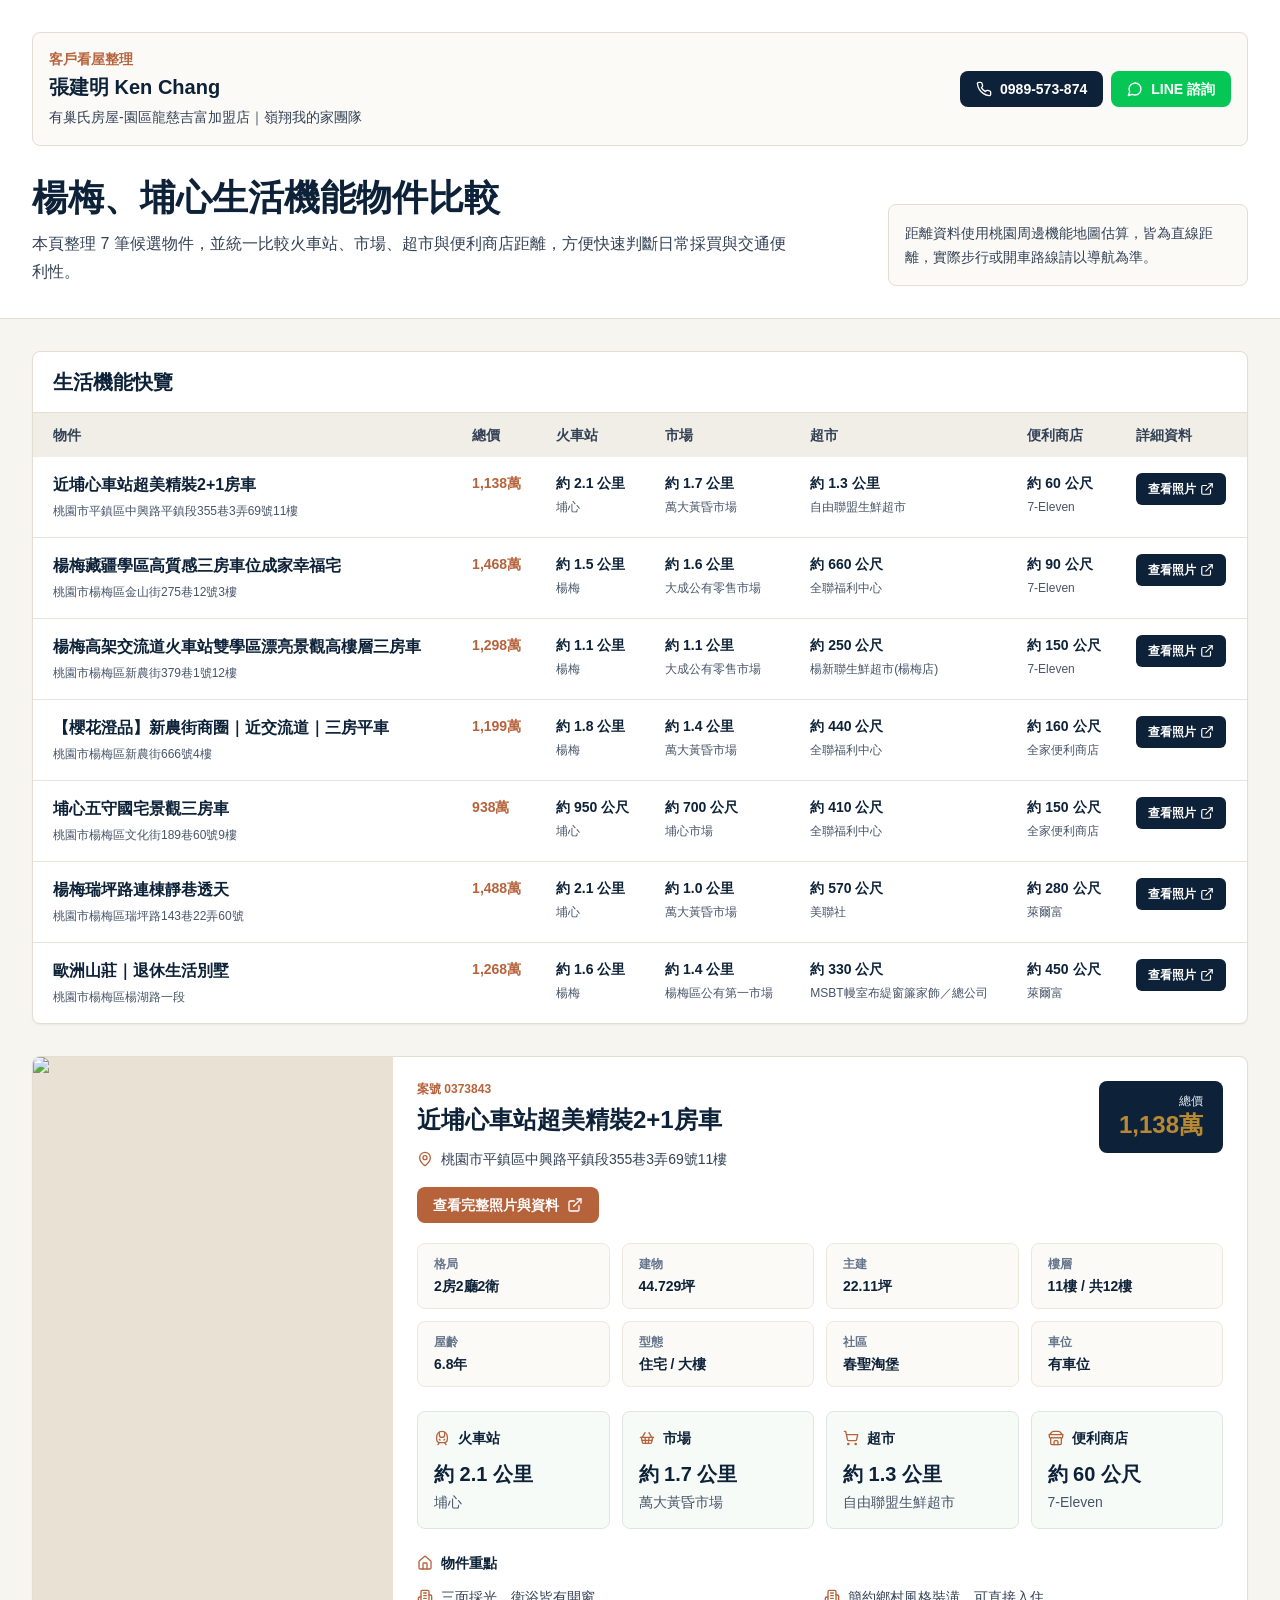
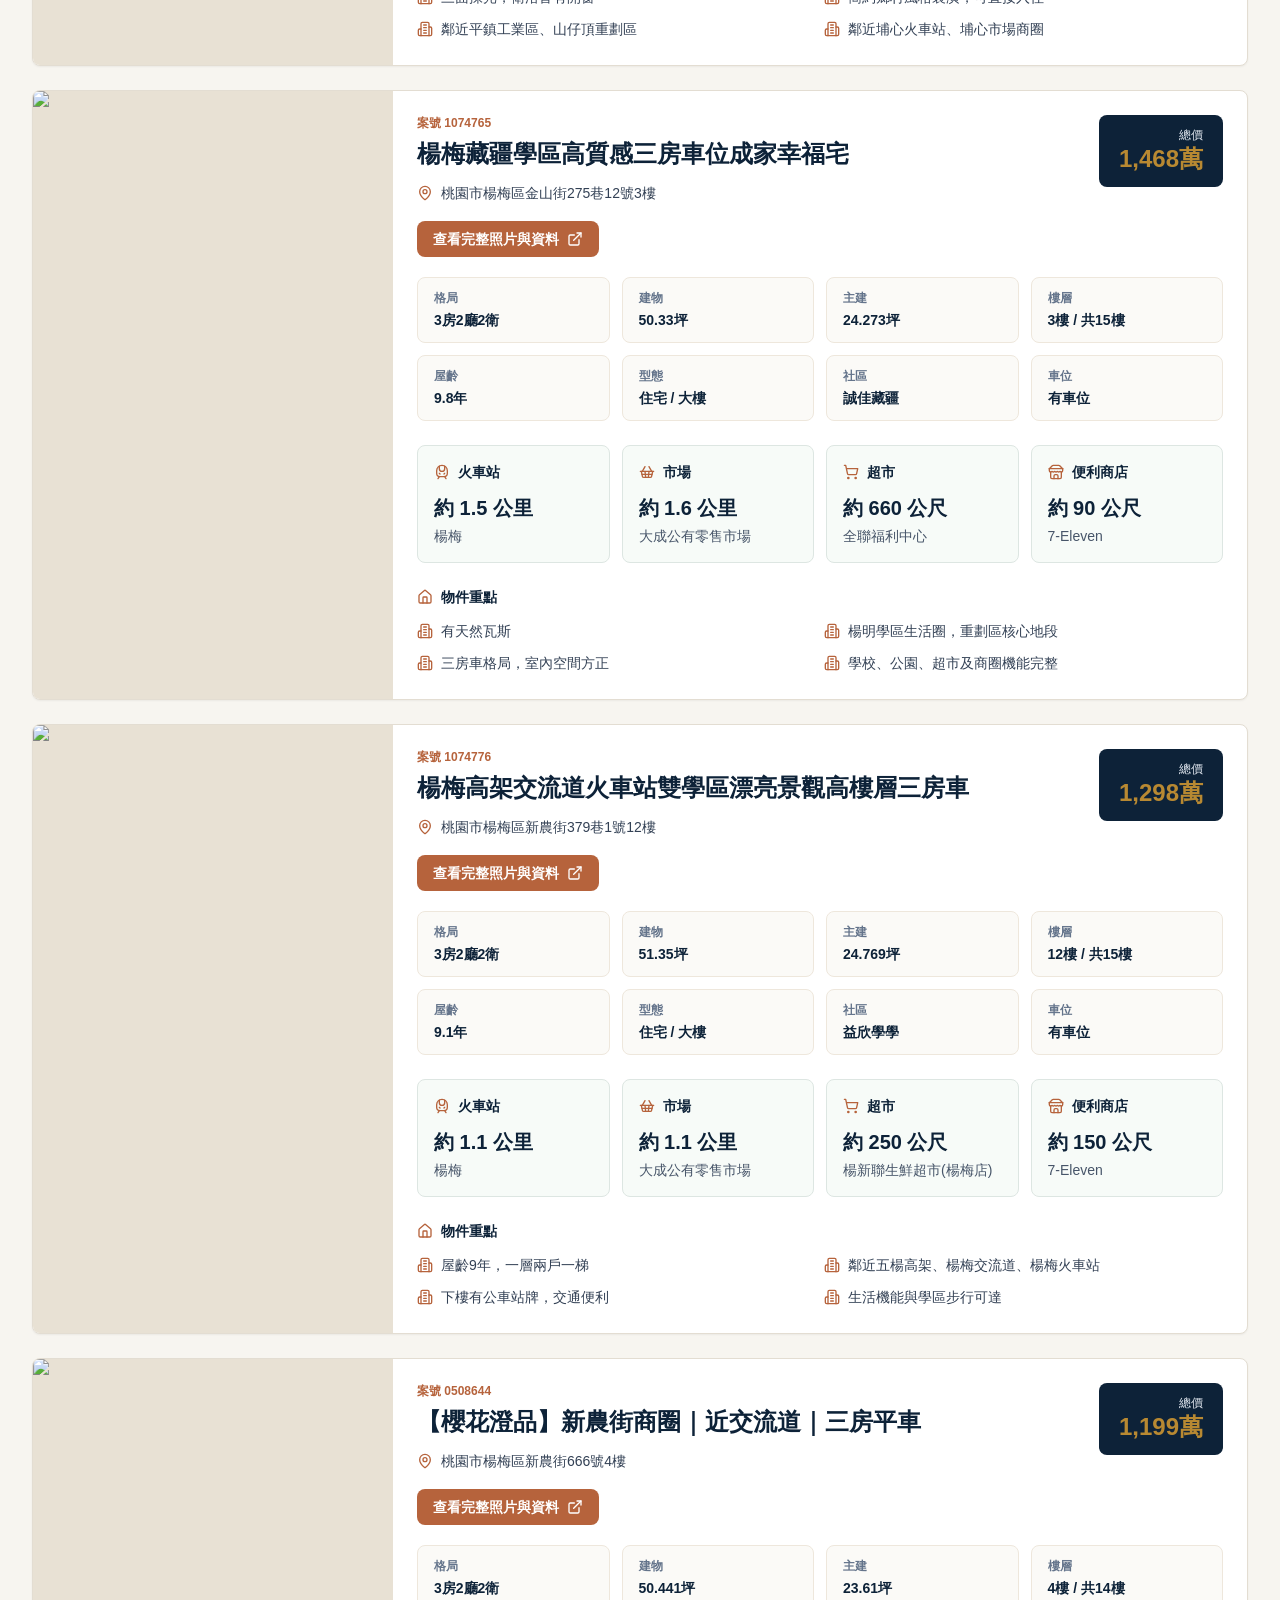
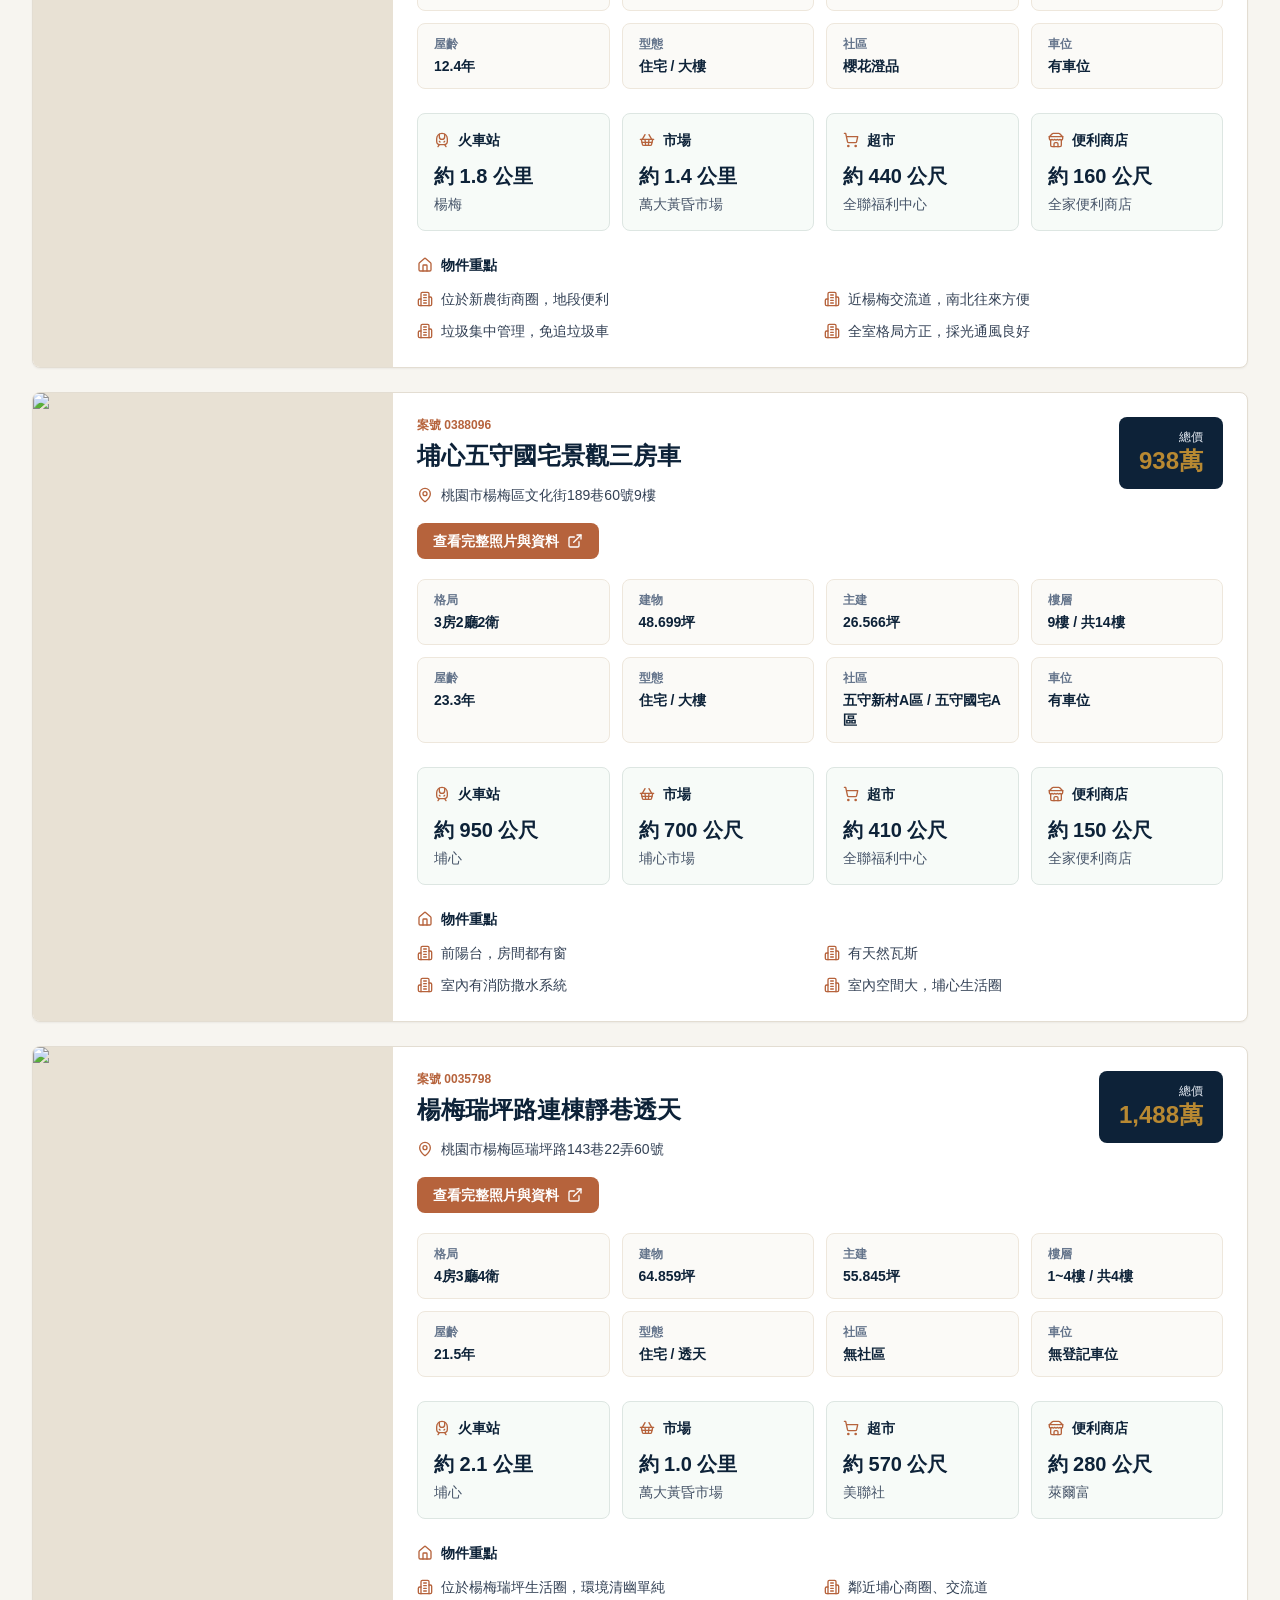
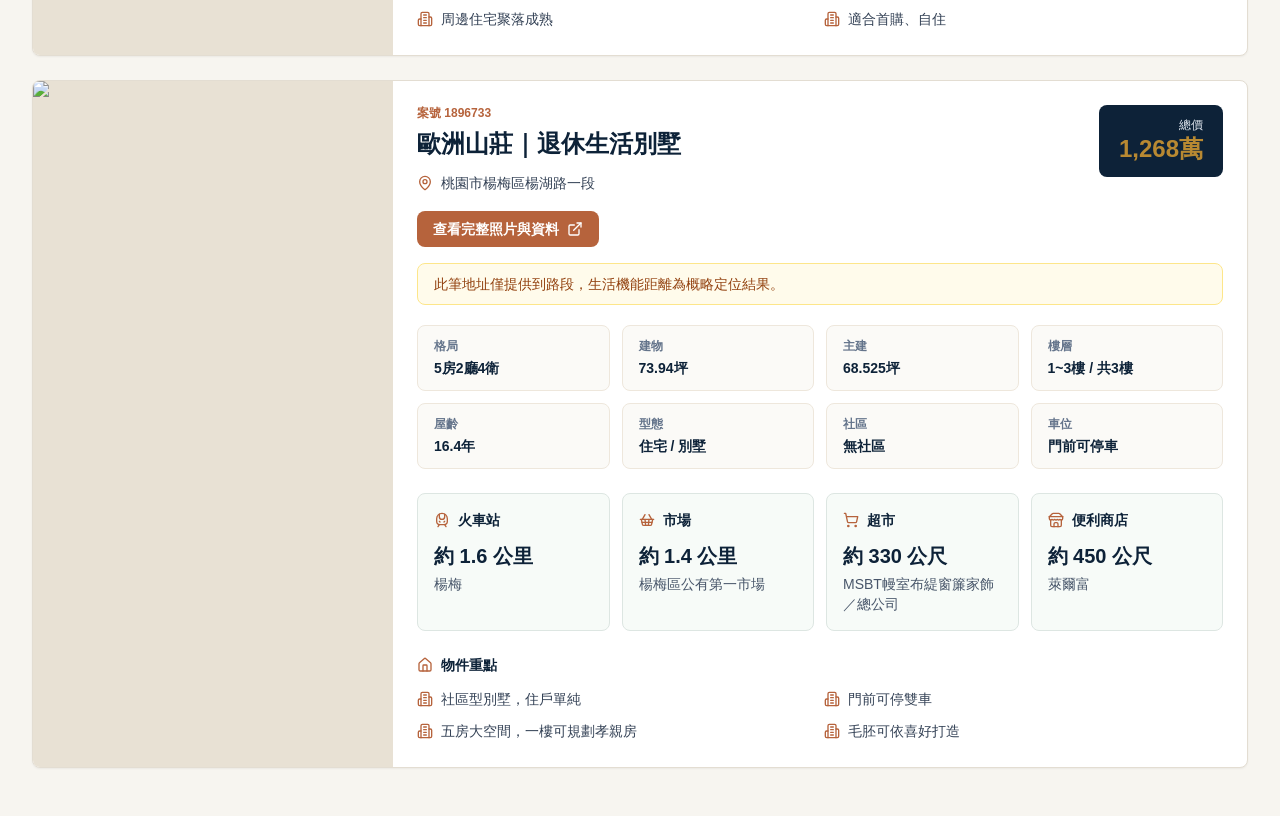
==== commit ce92b0c2: "Fix GitHub Pages asset paths" ====
--- a/index.html
+++ b/index.html
@@ -1,7 +1,7 @@
-<!DOCTYPE html><html lang="zh-Hant"><head><meta charSet="utf-8"/><meta name="viewport" content="width=device-width, initial-scale=1"/><link rel="stylesheet" href="/_next/static/chunks/3f3hs9gekkba6.css" data-precedence="next"/><link rel="preload" as="script" fetchPriority="low" href="/_next/static/chunks/3ll07n217cgxf.js"/><script src="/_next/static/chunks/15orcrkp-_9ct.js" async=""></script><script src="/_next/static/chunks/3peubv2924kx4.js" async=""></script><script src="/_next/static/chunks/1zg5veasx51wb.js" async=""></script><script src="/_next/static/chunks/turbopack-2uc6hvk1i5o9f.js" async=""></script><script src="/_next/static/chunks/1npoaee_ns0y8.js" async=""></script><script src="/_next/static/chunks/14mrh2-p_w84d.js" async=""></script><script src="/_next/static/chunks/0jbyd6i7518-9.js" async=""></script><title>精選物件生活機能比較</title><meta name="description" content="精選物件基本資料與火車站、市場、超市、便利商店距離比較。"/><meta name="keywords" content="桃園房仲,中壢房仲,平鎮房仲,內壢房仲,桃園買房,桃園賣房,桃園換屋,房地合一稅,重購退稅,工業地買賣,廠房買賣,房產顧問,張建明,Ken Chang,中壢房產顧問,中壢建案開箱,桃園房地產時事,桃園體育園區,桃園捷運"/><meta property="og:title" content="中壢房產顧問｜建明說房｜張建明 Ken Chang"/><meta property="og:description" content="張建明 Ken Chang，中壢房產顧問與桃園房產決策顧問，15年房仲實戰經驗，累積成交金額超過60億，專注中壢買房、桃園賣房、換屋、委售、貸款稅務、交易風險、工商地產、建案開箱與區域發展解析"/><meta property="og:site_name" content="中壢房產顧問"/><meta property="og:locale" content="zh_TW"/><meta property="og:type" content="website"/><meta name="twitter:card" content="summary"/><meta name="twitter:title" content="中壢房產顧問｜建明說房｜張建明 Ken Chang"/><meta name="twitter:description" content="張建明 Ken Chang，中壢房產顧問與桃園房產決策顧問，15年房仲實戰經驗，累積成交金額超過60億，專注中壢買房、桃園賣房、換屋、委售、貸款稅務、交易風險、工商地產、建案開箱與區域發展解析"/><script src="/_next/static/chunks/0cz1d0mv5g_q7.js" noModule=""></script></head><body><div hidden=""><!--$--><!--/$--></div><header class="sticky top-0 z-40 border-b border-[#E6D8C6] bg-cream/95 backdrop-blur"><div class="bg-navy text-white"><div class="mx-auto flex min-h-9 max-w-7xl items-center justify-between gap-3 px-4 text-xs sm:px-6 lg:px-8"><div class="flex min-w-0 items-center gap-3"><a class="inline-flex items-center gap-2 font-semibold" href="tel:0989-573-874"><svg xmlns="http://www.w3.org/2000/svg" width="14" height="14" viewBox="0 0 24 24" fill="none" stroke="currentColor" stroke-width="2" stroke-linecap="round" stroke-linejoin="round" class="lucide lucide-phone"><path d="M22 16.92v3a2 2 0 0 1-2.18 2 19.79 19.79 0 0 1-8.63-3.07 19.5 19.5 0 0 1-6-6 19.79 19.79 0 0 1-3.07-8.67A2 2 0 0 1 4.11 2h3a2 2 0 0 1 2 1.72 12.84 12.84 0 0 0 .7 2.81 2 2 0 0 1-.45 2.11L8.09 9.91a16 16 0 0 0 6 6l1.27-1.27a2 2 0 0 1 2.11-.45 12.84 12.84 0 0 0 2.81.7A2 2 0 0 1 22 16.92z"></path></svg>0989-573-874</a><span class="hidden h-4 w-px bg-white/30 sm:block"></span><span class="hidden truncate text-slate-200 sm:block">中壢房產顧問｜買房・賣房・工商地產</span></div><div class="flex shrink-0 items-center gap-2"><a aria-label="Facebook" class="inline-flex h-7 w-7 items-center justify-center rounded-full bg-blue-600 text-white" href="https://www.facebook.com/ken.chang.773124"><svg xmlns="http://www.w3.org/2000/svg" width="14" height="14" viewBox="0 0 24 24" fill="none" stroke="currentColor" stroke-width="2" stroke-linecap="round" stroke-linejoin="round" class="lucide lucide-facebook"><path d="M18 2h-3a5 5 0 0 0-5 5v3H7v4h3v8h4v-8h3l1-4h-4V7a1 1 0 0 1 1-1h3z"></path></svg></a><a aria-label="LINE" class="inline-flex h-7 w-7 items-center justify-center rounded-full bg-green-500 text-white" href="https://line.me/ti/p/alsukEqI9N"><svg xmlns="http://www.w3.org/2000/svg" width="14" height="14" viewBox="0 0 24 24" fill="none" stroke="currentColor" stroke-width="2" stroke-linecap="round" stroke-linejoin="round" class="lucide lucide-message-circle"><path d="M7.9 20A9 9 0 1 0 4 16.1L2 22Z"></path></svg></a></div></div></div><div class="mx-auto flex min-h-14 max-w-7xl items-center justify-between px-4 sm:px-6 lg:px-8"><a class="min-w-0" href="/"><div class="text-base font-bold text-navy">中壢房產顧問</div><div class="text-[11px] font-medium text-copper">建明說房｜桃園房產決策顧問</div></a><nav class="hidden items-center gap-3 lg:flex"><a class="text-[13px] font-medium text-slate-700 hover:text-copper" href="/">首頁</a><a class="text-[13px] font-medium text-slate-700 hover:text-copper" href="/services">服務項目</a><a class="text-[13px] font-medium text-slate-700 hover:text-copper" href="/services/commercial">工商不動產</a><a class="text-[13px] font-medium text-slate-700 hover:text-copper" href="/area-development">建案/區域</a><a class="text-[13px] font-medium text-slate-700 hover:text-copper" href="/market-news">房產時事</a><a class="text-[13px] font-medium text-slate-700 hover:text-copper" href="/articles">房產小學堂</a><a class="text-[13px] font-medium text-slate-700 hover:text-copper" href="/tools-consultation">免費工具/諮詢</a><a class="text-[13px] font-medium text-slate-700 hover:text-copper" href="/contact">聯絡我</a></nav><div class="hidden items-center gap-3 lg:flex"><a class="rounded-md bg-gold px-4 py-2 text-xs font-semibold text-white" href="https://line.me/ti/p/alsukEqI9N">免費諮詢</a></div><button aria-label="開啟選單" class="inline-flex h-10 w-10 items-center justify-center rounded-md border border-slate-200 text-navy lg:hidden"><svg xmlns="http://www.w3.org/2000/svg" width="20" height="20" viewBox="0 0 24 24" fill="none" stroke="currentColor" stroke-width="2" stroke-linecap="round" stroke-linejoin="round" class="lucide lucide-menu"><line x1="4" x2="20" y1="12" y2="12"></line><line x1="4" x2="20" y1="6" y2="6"></line><line x1="4" x2="20" y1="18" y2="18"></line></svg></button></div></header><main><div class="bg-[#F7F5F0]"><style>
+<!DOCTYPE html><html lang="zh-Hant"><head><meta charSet="utf-8"/><meta name="viewport" content="width=device-width, initial-scale=1"/><link rel="stylesheet" href="./_next/static/chunks/3f3hs9gekkba6.css" data-precedence="next"/><link rel="preload" as="script" fetchPriority="low" href="./_next/static/chunks/3ll07n217cgxf.js"/><script src="./_next/static/chunks/15orcrkp-_9ct.js" async=""></script><script src="./_next/static/chunks/3peubv2924kx4.js" async=""></script><script src="./_next/static/chunks/1zg5veasx51wb.js" async=""></script><script src="./_next/static/chunks/turbopack-2uc6hvk1i5o9f.js" async=""></script><script src="./_next/static/chunks/1npoaee_ns0y8.js" async=""></script><script src="./_next/static/chunks/14mrh2-p_w84d.js" async=""></script><script src="./_next/static/chunks/0jbyd6i7518-9.js" async=""></script><title>精選物件生活機能比較</title><meta name="description" content="精選物件基本資料與火車站、市場、超市、便利商店距離比較。"/><meta name="keywords" content="桃園房仲,中壢房仲,平鎮房仲,內壢房仲,桃園買房,桃園賣房,桃園換屋,房地合一稅,重購退稅,工業地買賣,廠房買賣,房產顧問,張建明,Ken Chang,中壢房產顧問,中壢建案開箱,桃園房地產時事,桃園體育園區,桃園捷運"/><meta property="og:title" content="中壢房產顧問｜建明說房｜張建明 Ken Chang"/><meta property="og:description" content="張建明 Ken Chang，中壢房產顧問與桃園房產決策顧問，15年房仲實戰經驗，累積成交金額超過60億，專注中壢買房、桃園賣房、換屋、委售、貸款稅務、交易風險、工商地產、建案開箱與區域發展解析"/><meta property="og:site_name" content="中壢房產顧問"/><meta property="og:locale" content="zh_TW"/><meta property="og:type" content="website"/><meta name="twitter:card" content="summary"/><meta name="twitter:title" content="中壢房產顧問｜建明說房｜張建明 Ken Chang"/><meta name="twitter:description" content="張建明 Ken Chang，中壢房產顧問與桃園房產決策顧問，15年房仲實戰經驗，累積成交金額超過60億，專注中壢買房、桃園賣房、換屋、委售、貸款稅務、交易風險、工商地產、建案開箱與區域發展解析"/><script src="./_next/static/chunks/0cz1d0mv5g_q7.js" noModule=""></script></head><body><div hidden=""><!--$--><!--/$--></div><header class="sticky top-0 z-40 border-b border-[#E6D8C6] bg-cream/95 backdrop-blur"><div class="bg-navy text-white"><div class="mx-auto flex min-h-9 max-w-7xl items-center justify-between gap-3 px-4 text-xs sm:px-6 lg:px-8"><div class="flex min-w-0 items-center gap-3"><a class="inline-flex items-center gap-2 font-semibold" href="tel:0989-573-874"><svg xmlns="http://www.w3.org/2000/svg" width="14" height="14" viewBox="0 0 24 24" fill="none" stroke="currentColor" stroke-width="2" stroke-linecap="round" stroke-linejoin="round" class="lucide lucide-phone"><path d="M22 16.92v3a2 2 0 0 1-2.18 2 19.79 19.79 0 0 1-8.63-3.07 19.5 19.5 0 0 1-6-6 19.79 19.79 0 0 1-3.07-8.67A2 2 0 0 1 4.11 2h3a2 2 0 0 1 2 1.72 12.84 12.84 0 0 0 .7 2.81 2 2 0 0 1-.45 2.11L8.09 9.91a16 16 0 0 0 6 6l1.27-1.27a2 2 0 0 1 2.11-.45 12.84 12.84 0 0 0 2.81.7A2 2 0 0 1 22 16.92z"></path></svg>0989-573-874</a><span class="hidden h-4 w-px bg-white/30 sm:block"></span><span class="hidden truncate text-slate-200 sm:block">中壢房產顧問｜買房・賣房・工商地產</span></div><div class="flex shrink-0 items-center gap-2"><a aria-label="Facebook" class="inline-flex h-7 w-7 items-center justify-center rounded-full bg-blue-600 text-white" href="https://www.facebook.com/ken.chang.773124"><svg xmlns="http://www.w3.org/2000/svg" width="14" height="14" viewBox="0 0 24 24" fill="none" stroke="currentColor" stroke-width="2" stroke-linecap="round" stroke-linejoin="round" class="lucide lucide-facebook"><path d="M18 2h-3a5 5 0 0 0-5 5v3H7v4h3v8h4v-8h3l1-4h-4V7a1 1 0 0 1 1-1h3z"></path></svg></a><a aria-label="LINE" class="inline-flex h-7 w-7 items-center justify-center rounded-full bg-green-500 text-white" href="https://line.me/ti/p/alsukEqI9N"><svg xmlns="http://www.w3.org/2000/svg" width="14" height="14" viewBox="0 0 24 24" fill="none" stroke="currentColor" stroke-width="2" stroke-linecap="round" stroke-linejoin="round" class="lucide lucide-message-circle"><path d="M7.9 20A9 9 0 1 0 4 16.1L2 22Z"></path></svg></a></div></div></div><div class="mx-auto flex min-h-14 max-w-7xl items-center justify-between px-4 sm:px-6 lg:px-8"><a class="min-w-0" href="/"><div class="text-base font-bold text-navy">中壢房產顧問</div><div class="text-[11px] font-medium text-copper">建明說房｜桃園房產決策顧問</div></a><nav class="hidden items-center gap-3 lg:flex"><a class="text-[13px] font-medium text-slate-700 hover:text-copper" href="/">首頁</a><a class="text-[13px] font-medium text-slate-700 hover:text-copper" href="/services">服務項目</a><a class="text-[13px] font-medium text-slate-700 hover:text-copper" href="/services/commercial">工商不動產</a><a class="text-[13px] font-medium text-slate-700 hover:text-copper" href="/area-development">建案/區域</a><a class="text-[13px] font-medium text-slate-700 hover:text-copper" href="/market-news">房產時事</a><a class="text-[13px] font-medium text-slate-700 hover:text-copper" href="/articles">房產小學堂</a><a class="text-[13px] font-medium text-slate-700 hover:text-copper" href="/tools-consultation">免費工具/諮詢</a><a class="text-[13px] font-medium text-slate-700 hover:text-copper" href="/contact">聯絡我</a></nav><div class="hidden items-center gap-3 lg:flex"><a class="rounded-md bg-gold px-4 py-2 text-xs font-semibold text-white" href="https://line.me/ti/p/alsukEqI9N">免費諮詢</a></div><button aria-label="開啟選單" class="inline-flex h-10 w-10 items-center justify-center rounded-md border border-slate-200 text-navy lg:hidden"><svg xmlns="http://www.w3.org/2000/svg" width="20" height="20" viewBox="0 0 24 24" fill="none" stroke="currentColor" stroke-width="2" stroke-linecap="round" stroke-linejoin="round" class="lucide lucide-menu"><line x1="4" x2="20" y1="12" y2="12"></line><line x1="4" x2="20" y1="6" y2="6"></line><line x1="4" x2="20" y1="18" y2="18"></line></svg></button></div></header><main><div class="bg-[#F7F5F0]"><style>
         body > header,
         body > footer,
         body > a.fixed.bottom-5.right-5 {
           display: none !important;
         }
-      </style><section class="border-b border-[#E3DDD2] bg-white"><div class="mx-auto max-w-7xl px-4 py-8 sm:px-6 lg:px-8"><div class="mb-8 flex flex-col gap-4 rounded-lg border border-[#E3DDD2] bg-[#FBFAF7] p-4 sm:flex-row sm:items-center sm:justify-between"><div><p class="text-sm font-bold text-copper">客戶看屋整理</p><p class="mt-1 text-xl font-bold text-navy">張建明 Ken Chang</p><p class="mt-1 text-sm leading-6 text-slate-700">有巢氏房屋-園區龍慈吉富加盟店｜嶺翔我的家團隊</p></div><div class="flex flex-wrap gap-2"><a href="tel:0989573874" class="inline-flex items-center gap-2 rounded-lg bg-navy px-4 py-2 text-sm font-bold text-white"><svg xmlns="http://www.w3.org/2000/svg" width="24" height="24" viewBox="0 0 24 24" fill="none" stroke="currentColor" stroke-width="2" stroke-linecap="round" stroke-linejoin="round" class="lucide lucide-phone h-4 w-4"><path d="M22 16.92v3a2 2 0 0 1-2.18 2 19.79 19.79 0 0 1-8.63-3.07 19.5 19.5 0 0 1-6-6 19.79 19.79 0 0 1-3.07-8.67A2 2 0 0 1 4.11 2h3a2 2 0 0 1 2 1.72 12.84 12.84 0 0 0 .7 2.81 2 2 0 0 1-.45 2.11L8.09 9.91a16 16 0 0 0 6 6l1.27-1.27a2 2 0 0 1 2.11-.45 12.84 12.84 0 0 0 2.81.7A2 2 0 0 1 22 16.92z"></path></svg>0989-573-874</a><a href="https://line.me/ti/p/M-tek5DmH6" target="_blank" rel="noopener noreferrer" class="inline-flex items-center gap-2 rounded-lg bg-[#06C755] px-4 py-2 text-sm font-bold text-white"><svg xmlns="http://www.w3.org/2000/svg" width="24" height="24" viewBox="0 0 24 24" fill="none" stroke="currentColor" stroke-width="2" stroke-linecap="round" stroke-linejoin="round" class="lucide lucide-message-circle h-4 w-4"><path d="M7.9 20A9 9 0 1 0 4 16.1L2 22Z"></path></svg>LINE 諮詢</a></div></div><div class="mt-3 grid gap-5 lg:grid-cols-[1fr_360px] lg:items-end"><div><h1 class="text-3xl font-bold leading-tight text-navy sm:text-4xl">楊梅、埔心生活機能物件比較</h1><p class="mt-3 max-w-3xl text-base leading-7 text-slate-700">本頁整理 7 筆候選物件，並統一比較火車站、市場、超市與便利商店距離，方便快速判斷日常採買與交通便利性。</p></div><div class="rounded-lg border border-[#E3DDD2] bg-[#FBFAF7] p-4 text-sm leading-6 text-slate-700">距離資料使用桃園周邊機能地圖估算，皆為直線距離，實際步行或開車路線請以導航為準。</div></div></div></section><section class="mx-auto max-w-7xl px-4 py-8 sm:px-6 lg:px-8"><div class="overflow-hidden rounded-lg border border-[#E3DDD2] bg-white shadow-sm"><div class="border-b border-[#E3DDD2] px-5 py-4"><h2 class="text-xl font-bold text-navy">生活機能快覽</h2></div><div class="overflow-x-auto"><table class="min-w-[980px] w-full border-collapse text-left"><thead class="bg-[#F1EEE8] text-sm text-slate-700"><tr><th class="px-5 py-3 font-bold">物件</th><th class="px-4 py-3 font-bold">總價</th><th class="px-4 py-3 font-bold">火車站</th><th class="px-4 py-3 font-bold">市場</th><th class="px-4 py-3 font-bold">超市</th><th class="px-4 py-3 font-bold">便利商店</th><th class="px-4 py-3 font-bold">詳細資料</th></tr></thead><tbody class="divide-y divide-[#E9E3D8]"><tr class="align-top"><td class="px-5 py-4"><p class="font-bold leading-6 text-navy">近埔心車站超美精裝2+1房車</p><p class="mt-1 text-xs leading-5 text-slate-600">桃園市平鎮區中興路平鎮段355巷3弄69號11樓</p></td><td class="px-4 py-4 text-sm font-bold text-copper">1,138萬</td><td class="px-4 py-4"><div><p class="text-sm font-bold text-navy">約 2.1 公里</p><p class="mt-1 text-xs leading-5 text-slate-600">埔心</p></div></td><td class="px-4 py-4"><div><p class="text-sm font-bold text-navy">約 1.7 公里</p><p class="mt-1 text-xs leading-5 text-slate-600">萬大黃昏市場</p></div></td><td class="px-4 py-4"><div><p class="text-sm font-bold text-navy">約 1.3 公里</p><p class="mt-1 text-xs leading-5 text-slate-600">自由聯盟生鮮超市</p></div></td><td class="px-4 py-4"><div><p class="text-sm font-bold text-navy">約 60 公尺</p><p class="mt-1 text-xs leading-5 text-slate-600">7-Eleven</p></div></td><td class="px-4 py-4"><a href="https://www.ycut.com.tw/case-info/9a270b29-b960-44b7-8374-92e922b979d1" target="_blank" rel="noopener noreferrer" class="inline-flex items-center gap-1 rounded-md bg-navy px-3 py-2 text-xs font-bold text-white hover:bg-[#17466f]">查看照片<svg xmlns="http://www.w3.org/2000/svg" width="24" height="24" viewBox="0 0 24 24" fill="none" stroke="currentColor" stroke-width="2" stroke-linecap="round" stroke-linejoin="round" class="lucide lucide-external-link h-3.5 w-3.5"><path d="M15 3h6v6"></path><path d="M10 14 21 3"></path><path d="M18 13v6a2 2 0 0 1-2 2H5a2 2 0 0 1-2-2V8a2 2 0 0 1 2-2h6"></path></svg></a></td></tr><tr class="align-top"><td class="px-5 py-4"><p class="font-bold leading-6 text-navy">楊梅藏疆學區高質感三房車位成家幸福宅</p><p class="mt-1 text-xs leading-5 text-slate-600">桃園市楊梅區金山街275巷12號3樓</p></td><td class="px-4 py-4 text-sm font-bold text-copper">1,468萬</td><td class="px-4 py-4"><div><p class="text-sm font-bold text-navy">約 1.5 公里</p><p class="mt-1 text-xs leading-5 text-slate-600">楊梅</p></div></td><td class="px-4 py-4"><div><p class="text-sm font-bold text-navy">約 1.6 公里</p><p class="mt-1 text-xs leading-5 text-slate-600">大成公有零售市場</p></div></td><td class="px-4 py-4"><div><p class="text-sm font-bold text-navy">約 660 公尺</p><p class="mt-1 text-xs leading-5 text-slate-600">全聯福利中心</p></div></td><td class="px-4 py-4"><div><p class="text-sm font-bold text-navy">約 90 公尺</p><p class="mt-1 text-xs leading-5 text-slate-600">7-Eleven</p></div></td><td class="px-4 py-4"><a href="https://www.ycut.com.tw/case-info/a916e939-9ae3-4402-84cb-83030a1e7f41" target="_blank" rel="noopener noreferrer" class="inline-flex items-center gap-1 rounded-md bg-navy px-3 py-2 text-xs font-bold text-white hover:bg-[#17466f]">查看照片<svg xmlns="http://www.w3.org/2000/svg" width="24" height="24" viewBox="0 0 24 24" fill="none" stroke="currentColor" stroke-width="2" stroke-linecap="round" stroke-linejoin="round" class="lucide lucide-external-link h-3.5 w-3.5"><path d="M15 3h6v6"></path><path d="M10 14 21 3"></path><path d="M18 13v6a2 2 0 0 1-2 2H5a2 2 0 0 1-2-2V8a2 2 0 0 1 2-2h6"></path></svg></a></td></tr><tr class="align-top"><td class="px-5 py-4"><p class="font-bold leading-6 text-navy">楊梅高架交流道火車站雙學區漂亮景觀高樓層三房車</p><p class="mt-1 text-xs leading-5 text-slate-600">桃園市楊梅區新農街379巷1號12樓</p></td><td class="px-4 py-4 text-sm font-bold text-copper">1,298萬</td><td class="px-4 py-4"><div><p class="text-sm font-bold text-navy">約 1.1 公里</p><p class="mt-1 text-xs leading-5 text-slate-600">楊梅</p></div></td><td class="px-4 py-4"><div><p class="text-sm font-bold text-navy">約 1.1 公里</p><p class="mt-1 text-xs leading-5 text-slate-600">大成公有零售市場</p></div></td><td class="px-4 py-4"><div><p class="text-sm font-bold text-navy">約 250 公尺</p><p class="mt-1 text-xs leading-5 text-slate-600">楊新聯生鮮超市(楊梅店)</p></div></td><td class="px-4 py-4"><div><p class="text-sm font-bold text-navy">約 150 公尺</p><p class="mt-1 text-xs leading-5 text-slate-600">7-Eleven</p></div></td><td class="px-4 py-4"><a href="https://www.ycut.com.tw/case-info/e2bb201b-895a-4421-b232-466e5c2c8e97" target="_blank" rel="noopener noreferrer" class="inline-flex items-center gap-1 rounded-md bg-navy px-3 py-2 text-xs font-bold text-white hover:bg-[#17466f]">查看照片<svg xmlns="http://www.w3.org/2000/svg" width="24" height="24" viewBox="0 0 24 24" fill="none" stroke="currentColor" stroke-width="2" stroke-linecap="round" stroke-linejoin="round" class="lucide lucide-external-link h-3.5 w-3.5"><path d="M15 3h6v6"></path><path d="M10 14 21 3"></path><path d="M18 13v6a2 2 0 0 1-2 2H5a2 2 0 0 1-2-2V8a2 2 0 0 1 2-2h6"></path></svg></a></td></tr><tr class="align-top"><td class="px-5 py-4"><p class="font-bold leading-6 text-navy">【櫻花澄品】新農街商圈｜近交流道｜三房平車</p><p class="mt-1 text-xs leading-5 text-slate-600">桃園市楊梅區新農街666號4樓</p></td><td class="px-4 py-4 text-sm font-bold text-copper">1,199萬</td><td class="px-4 py-4"><div><p class="text-sm font-bold text-navy">約 1.8 公里</p><p class="mt-1 text-xs leading-5 text-slate-600">楊梅</p></div></td><td class="px-4 py-4"><div><p class="text-sm font-bold text-navy">約 1.4 公里</p><p class="mt-1 text-xs leading-5 text-slate-600">萬大黃昏市場</p></div></td><td class="px-4 py-4"><div><p class="text-sm font-bold text-navy">約 440 公尺</p><p class="mt-1 text-xs leading-5 text-slate-600">全聯福利中心</p></div></td><td class="px-4 py-4"><div><p class="text-sm font-bold text-navy">約 160 公尺</p><p class="mt-1 text-xs leading-5 text-slate-600">全家便利商店</p></div></td><td class="px-4 py-4"><a href="https://www.ycut.com.tw/case-info/92cecb9a-1dec-40f2-9964-d13cee91e0c1" target="_blank" rel="noopener noreferrer" class="inline-flex items-center gap-1 rounded-md bg-navy px-3 py-2 text-xs font-bold text-white hover:bg-[#17466f]">查看照片<svg xmlns="http://www.w3.org/2000/svg" width="24" height="24" viewBox="0 0 24 24" fill="none" stroke="currentColor" stroke-width="2" stroke-linecap="round" stroke-linejoin="round" class="lucide lucide-external-link h-3.5 w-3.5"><path d="M15 3h6v6"></path><path d="M10 14 21 3"></path><path d="M18 13v6a2 2 0 0 1-2 2H5a2 2 0 0 1-2-2V8a2 2 0 0 1 2-2h6"></path></svg></a></td></tr><tr class="align-top"><td class="px-5 py-4"><p class="font-bold leading-6 text-navy">埔心五守國宅景觀三房車</p><p class="mt-1 text-xs leading-5 text-slate-600">桃園市楊梅區文化街189巷60號9樓</p></td><td class="px-4 py-4 text-sm font-bold text-copper">938萬</td><td class="px-4 py-4"><div><p class="text-sm font-bold text-navy">約 950 公尺</p><p class="mt-1 text-xs leading-5 text-slate-600">埔心</p></div></td><td class="px-4 py-4"><div><p class="text-sm font-bold text-navy">約 700 公尺</p><p class="mt-1 text-xs leading-5 text-slate-600">埔心市場</p></div></td><td class="px-4 py-4"><div><p class="text-sm font-bold text-navy">約 410 公尺</p><p class="mt-1 text-xs leading-5 text-slate-600">全聯福利中心</p></div></td><td class="px-4 py-4"><div><p class="text-sm font-bold text-navy">約 150 公尺</p><p class="mt-1 text-xs leading-5 text-slate-600">全家便利商店</p></div></td><td class="px-4 py-4"><a href="https://www.ycut.com.tw/case-info/00d391ff-7d51-408c-93a0-4c9d18bc18cd" target="_blank" rel="noopener noreferrer" class="inline-flex items-center gap-1 rounded-md bg-navy px-3 py-2 text-xs font-bold text-white hover:bg-[#17466f]">查看照片<svg xmlns="http://www.w3.org/2000/svg" width="24" height="24" viewBox="0 0 24 24" fill="none" stroke="currentColor" stroke-width="2" stroke-linecap="round" stroke-linejoin="round" class="lucide lucide-external-link h-3.5 w-3.5"><path d="M15 3h6v6"></path><path d="M10 14 21 3"></path><path d="M18 13v6a2 2 0 0 1-2 2H5a2 2 0 0 1-2-2V8a2 2 0 0 1 2-2h6"></path></svg></a></td></tr><tr class="align-top"><td class="px-5 py-4"><p class="font-bold leading-6 text-navy">楊梅瑞坪路連棟靜巷透天</p><p class="mt-1 text-xs leading-5 text-slate-600">桃園市楊梅區瑞坪路143巷22弄60號</p></td><td class="px-4 py-4 text-sm font-bold text-copper">1,488萬</td><td class="px-4 py-4"><div><p class="text-sm font-bold text-navy">約 2.1 公里</p><p class="mt-1 text-xs leading-5 text-slate-600">埔心</p></div></td><td class="px-4 py-4"><div><p class="text-sm font-bold text-navy">約 1.0 公里</p><p class="mt-1 text-xs leading-5 text-slate-600">萬大黃昏市場</p></div></td><td class="px-4 py-4"><div><p class="text-sm font-bold text-navy">約 570 公尺</p><p class="mt-1 text-xs leading-5 text-slate-600">美聯社</p></div></td><td class="px-4 py-4"><div><p class="text-sm font-bold text-navy">約 280 公尺</p><p class="mt-1 text-xs leading-5 text-slate-600">萊爾富</p></div></td><td class="px-4 py-4"><a href="https://www.ycut.com.tw/case-info/cbf51cfe-0f91-4425-a9ed-92da22f6f6be" target="_blank" rel="noopener noreferrer" class="inline-flex items-center gap-1 rounded-md bg-navy px-3 py-2 text-xs font-bold text-white hover:bg-[#17466f]">查看照片<svg xmlns="http://www.w3.org/2000/svg" width="24" height="24" viewBox="0 0 24 24" fill="none" stroke="currentColor" stroke-width="2" stroke-linecap="round" stroke-linejoin="round" class="lucide lucide-external-link h-3.5 w-3.5"><path d="M15 3h6v6"></path><path d="M10 14 21 3"></path><path d="M18 13v6a2 2 0 0 1-2 2H5a2 2 0 0 1-2-2V8a2 2 0 0 1 2-2h6"></path></svg></a></td></tr><tr class="align-top"><td class="px-5 py-4"><p class="font-bold leading-6 text-navy">歐洲山莊｜退休生活別墅</p><p class="mt-1 text-xs leading-5 text-slate-600">桃園市楊梅區楊湖路一段</p></td><td class="px-4 py-4 text-sm font-bold text-copper">1,268萬</td><td class="px-4 py-4"><div><p class="text-sm font-bold text-navy">約 1.6 公里</p><p class="mt-1 text-xs leading-5 text-slate-600">楊梅</p></div></td><td class="px-4 py-4"><div><p class="text-sm font-bold text-navy">約 1.4 公里</p><p class="mt-1 text-xs leading-5 text-slate-600">楊梅區公有第一市場</p></div></td><td class="px-4 py-4"><div><p class="text-sm font-bold text-navy">約 330 公尺</p><p class="mt-1 text-xs leading-5 text-slate-600">MSBT幔室布緹窗簾家飾／總公司</p></div></td><td class="px-4 py-4"><div><p class="text-sm font-bold text-navy">約 450 公尺</p><p class="mt-1 text-xs leading-5 text-slate-600">萊爾富</p></div></td><td class="px-4 py-4"><a href="https://www.ycut.com.tw/case-info/6407af40-6d8b-456b-9bf2-11b3183e032e" target="_blank" rel="noopener noreferrer" class="inline-flex items-center gap-1 rounded-md bg-navy px-3 py-2 text-xs font-bold text-white hover:bg-[#17466f]">查看照片<svg xmlns="http://www.w3.org/2000/svg" width="24" height="24" viewBox="0 0 24 24" fill="none" stroke="currentColor" stroke-width="2" stroke-linecap="round" stroke-linejoin="round" class="lucide lucide-external-link h-3.5 w-3.5"><path d="M15 3h6v6"></path><path d="M10 14 21 3"></path><path d="M18 13v6a2 2 0 0 1-2 2H5a2 2 0 0 1-2-2V8a2 2 0 0 1 2-2h6"></path></svg></a></td></tr></tbody></table></div></div></section><section class="mx-auto grid max-w-7xl gap-6 px-4 pb-12 sm:px-6 lg:px-8"><article class="overflow-hidden rounded-lg border border-[#E3DDD2] bg-white shadow-sm"><div class="grid lg:grid-cols-[360px_1fr]"><div class="relative min-h-[240px] bg-[#E8E1D4]"><img alt="近埔心車站超美精裝2+1房車" loading="lazy" decoding="async" data-nimg="fill" class="object-cover" style="position:absolute;height:100%;width:100%;left:0;top:0;right:0;bottom:0;color:transparent" src="https://cloudfps.ycut.com.tw/v1/image/?key=NF58Ko5oaCuRHx6Y9IR3VzyLRm6IrnRKVx-mkD6iSF6j_MhkYSv8__i7dgorNYMyqVhtUUJ4lA_cF1mBh5MY1RWd5eEaa7mn9qxu8f6s-rtKfVoBsurTgIF0BobUBK-I&amp;width=800"/></div><div class="p-5 sm:p-6"><div class="flex flex-wrap items-start justify-between gap-4"><div><p class="text-xs font-bold text-copper">案號 <!-- -->0373843</p><h2 class="mt-2 text-2xl font-bold leading-tight text-navy">近埔心車站超美精裝2+1房車</h2><p class="mt-3 flex items-start gap-2 text-sm leading-6 text-slate-700"><svg xmlns="http://www.w3.org/2000/svg" width="24" height="24" viewBox="0 0 24 24" fill="none" stroke="currentColor" stroke-width="2" stroke-linecap="round" stroke-linejoin="round" class="lucide lucide-map-pin mt-1 h-4 w-4 flex-none text-copper"><path d="M20 10c0 4.993-5.539 10.193-7.399 11.799a1 1 0 0 1-1.202 0C9.539 20.193 4 14.993 4 10a8 8 0 0 1 16 0"></path><circle cx="12" cy="10" r="3"></circle></svg><span>桃園市平鎮區中興路平鎮段355巷3弄69號11樓</span></p><a href="https://www.ycut.com.tw/case-info/9a270b29-b960-44b7-8374-92e922b979d1" target="_blank" rel="noopener noreferrer" class="mt-4 inline-flex items-center gap-2 rounded-lg bg-copper px-4 py-2 text-sm font-bold text-white hover:bg-[#9f7428]">查看完整照片與資料<svg xmlns="http://www.w3.org/2000/svg" width="24" height="24" viewBox="0 0 24 24" fill="none" stroke="currentColor" stroke-width="2" stroke-linecap="round" stroke-linejoin="round" class="lucide lucide-external-link h-4 w-4"><path d="M15 3h6v6"></path><path d="M10 14 21 3"></path><path d="M18 13v6a2 2 0 0 1-2 2H5a2 2 0 0 1-2-2V8a2 2 0 0 1 2-2h6"></path></svg></a></div><div class="rounded-lg bg-navy px-5 py-3 text-right text-white"><p class="text-xs text-slate-200">總價</p><p class="text-2xl font-bold text-gold">1,138萬</p></div></div><div class="mt-5 grid gap-3 sm:grid-cols-2 lg:grid-cols-4"><div class="rounded-lg border border-[#EEE7DC] bg-[#FBFAF7] px-4 py-3"><p class="text-xs font-bold text-slate-500">格局</p><p class="mt-1 text-sm font-bold leading-5 text-navy">2房2廳2衛</p></div><div class="rounded-lg border border-[#EEE7DC] bg-[#FBFAF7] px-4 py-3"><p class="text-xs font-bold text-slate-500">建物</p><p class="mt-1 text-sm font-bold leading-5 text-navy">44.729坪</p></div><div class="rounded-lg border border-[#EEE7DC] bg-[#FBFAF7] px-4 py-3"><p class="text-xs font-bold text-slate-500">主建</p><p class="mt-1 text-sm font-bold leading-5 text-navy">22.11坪</p></div><div class="rounded-lg border border-[#EEE7DC] bg-[#FBFAF7] px-4 py-3"><p class="text-xs font-bold text-slate-500">樓層</p><p class="mt-1 text-sm font-bold leading-5 text-navy">11樓 / 共12樓</p></div><div class="rounded-lg border border-[#EEE7DC] bg-[#FBFAF7] px-4 py-3"><p class="text-xs font-bold text-slate-500">屋齡</p><p class="mt-1 text-sm font-bold leading-5 text-navy">6.8年</p></div><div class="rounded-lg border border-[#EEE7DC] bg-[#FBFAF7] px-4 py-3"><p class="text-xs font-bold text-slate-500">型態</p><p class="mt-1 text-sm font-bold leading-5 text-navy">住宅 / 大樓</p></div><div class="rounded-lg border border-[#EEE7DC] bg-[#FBFAF7] px-4 py-3"><p class="text-xs font-bold text-slate-500">社區</p><p class="mt-1 text-sm font-bold leading-5 text-navy">春聖淘堡</p></div><div class="rounded-lg border border-[#EEE7DC] bg-[#FBFAF7] px-4 py-3"><p class="text-xs font-bold text-slate-500">車位</p><p class="mt-1 text-sm font-bold leading-5 text-navy">有車位</p></div></div><div class="mt-6 grid gap-3 sm:grid-cols-2 lg:grid-cols-4"><div class="rounded-lg border border-[#DDE6E2] bg-[#F7FBF8] p-4"><div class="flex items-center gap-2 text-sm font-bold text-navy"><svg xmlns="http://www.w3.org/2000/svg" width="24" height="24" viewBox="0 0 24 24" fill="none" stroke="currentColor" stroke-width="2" stroke-linecap="round" stroke-linejoin="round" class="lucide lucide-train-front h-4 w-4 text-copper"><path d="M8 3.1V7a4 4 0 0 0 8 0V3.1"></path><path d="m9 15-1-1"></path><path d="m15 15 1-1"></path><path d="M9 19c-2.8 0-5-2.2-5-5v-4a8 8 0 0 1 16 0v4c0 2.8-2.2 5-5 5Z"></path><path d="m8 19-2 3"></path><path d="m16 19 2 3"></path></svg>火車站</div><p class="mt-3 text-xl font-bold text-navy">約 2.1 公里</p><p class="mt-1 text-sm leading-5 text-slate-600">埔心</p></div><div class="rounded-lg border border-[#DDE6E2] bg-[#F7FBF8] p-4"><div class="flex items-center gap-2 text-sm font-bold text-navy"><svg xmlns="http://www.w3.org/2000/svg" width="24" height="24" viewBox="0 0 24 24" fill="none" stroke="currentColor" stroke-width="2" stroke-linecap="round" stroke-linejoin="round" class="lucide lucide-shopping-basket h-4 w-4 text-copper"><path d="m15 11-1 9"></path><path d="m19 11-4-7"></path><path d="M2 11h20"></path><path d="m3.5 11 1.6 7.4a2 2 0 0 0 2 1.6h9.8a2 2 0 0 0 2-1.6l1.7-7.4"></path><path d="M4.5 15.5h15"></path><path d="m5 11 4-7"></path><path d="m9 11 1 9"></path></svg>市場</div><p class="mt-3 text-xl font-bold text-navy">約 1.7 公里</p><p class="mt-1 text-sm leading-5 text-slate-600">萬大黃昏市場</p></div><div class="rounded-lg border border-[#DDE6E2] bg-[#F7FBF8] p-4"><div class="flex items-center gap-2 text-sm font-bold text-navy"><svg xmlns="http://www.w3.org/2000/svg" width="24" height="24" viewBox="0 0 24 24" fill="none" stroke="currentColor" stroke-width="2" stroke-linecap="round" stroke-linejoin="round" class="lucide lucide-shopping-cart h-4 w-4 text-copper"><circle cx="8" cy="21" r="1"></circle><circle cx="19" cy="21" r="1"></circle><path d="M2.05 2.05h2l2.66 12.42a2 2 0 0 0 2 1.58h9.78a2 2 0 0 0 1.95-1.57l1.65-7.43H5.12"></path></svg>超市</div><p class="mt-3 text-xl font-bold text-navy">約 1.3 公里</p><p class="mt-1 text-sm leading-5 text-slate-600">自由聯盟生鮮超市</p></div><div class="rounded-lg border border-[#DDE6E2] bg-[#F7FBF8] p-4"><div class="flex items-center gap-2 text-sm font-bold text-navy"><svg xmlns="http://www.w3.org/2000/svg" width="24" height="24" viewBox="0 0 24 24" fill="none" stroke="currentColor" stroke-width="2" stroke-linecap="round" stroke-linejoin="round" class="lucide lucide-store h-4 w-4 text-copper"><path d="m2 7 4.41-4.41A2 2 0 0 1 7.83 2h8.34a2 2 0 0 1 1.42.59L22 7"></path><path d="M4 12v8a2 2 0 0 0 2 2h12a2 2 0 0 0 2-2v-8"></path><path d="M15 22v-4a2 2 0 0 0-2-2h-2a2 2 0 0 0-2 2v4"></path><path d="M2 7h20"></path><path d="M22 7v3a2 2 0 0 1-2 2a2.7 2.7 0 0 1-1.59-.63.7.7 0 0 0-.82 0A2.7 2.7 0 0 1 16 12a2.7 2.7 0 0 1-1.59-.63.7.7 0 0 0-.82 0A2.7 2.7 0 0 1 12 12a2.7 2.7 0 0 1-1.59-.63.7.7 0 0 0-.82 0A2.7 2.7 0 0 1 8 12a2.7 2.7 0 0 1-1.59-.63.7.7 0 0 0-.82 0A2.7 2.7 0 0 1 4 12a2 2 0 0 1-2-2V7"></path></svg>便利商店</div><p class="mt-3 text-xl font-bold text-navy">約 60 公尺</p><p class="mt-1 text-sm leading-5 text-slate-600">7-Eleven</p></div></div><div class="mt-6"><div class="flex items-center gap-2 text-sm font-bold text-navy"><svg xmlns="http://www.w3.org/2000/svg" width="24" height="24" viewBox="0 0 24 24" fill="none" stroke="currentColor" stroke-width="2" stroke-linecap="round" stroke-linejoin="round" class="lucide lucide-house h-4 w-4 text-copper"><path d="M15 21v-8a1 1 0 0 0-1-1h-4a1 1 0 0 0-1 1v8"></path><path d="M3 10a2 2 0 0 1 .709-1.528l7-5.999a2 2 0 0 1 2.582 0l7 5.999A2 2 0 0 1 21 10v9a2 2 0 0 1-2 2H5a2 2 0 0 1-2-2z"></path></svg>物件重點</div><ul class="mt-3 grid gap-2 text-sm leading-6 text-slate-700 sm:grid-cols-2"><li class="flex gap-2"><svg xmlns="http://www.w3.org/2000/svg" width="24" height="24" viewBox="0 0 24 24" fill="none" stroke="currentColor" stroke-width="2" stroke-linecap="round" stroke-linejoin="round" class="lucide lucide-building2 mt-1 h-4 w-4 flex-none text-copper"><path d="M6 22V4a2 2 0 0 1 2-2h8a2 2 0 0 1 2 2v18Z"></path><path d="M6 12H4a2 2 0 0 0-2 2v6a2 2 0 0 0 2 2h2"></path><path d="M18 9h2a2 2 0 0 1 2 2v9a2 2 0 0 1-2 2h-2"></path><path d="M10 6h4"></path><path d="M10 10h4"></path><path d="M10 14h4"></path><path d="M10 18h4"></path></svg><span>三面採光，衛浴皆有開窗</span></li><li class="flex gap-2"><svg xmlns="http://www.w3.org/2000/svg" width="24" height="24" viewBox="0 0 24 24" fill="none" stroke="currentColor" stroke-width="2" stroke-linecap="round" stroke-linejoin="round" class="lucide lucide-building2 mt-1 h-4 w-4 flex-none text-copper"><path d="M6 22V4a2 2 0 0 1 2-2h8a2 2 0 0 1 2 2v18Z"></path><path d="M6 12H4a2 2 0 0 0-2 2v6a2 2 0 0 0 2 2h2"></path><path d="M18 9h2a2 2 0 0 1 2 2v9a2 2 0 0 1-2 2h-2"></path><path d="M10 6h4"></path><path d="M10 10h4"></path><path d="M10 14h4"></path><path d="M10 18h4"></path></svg><span>簡約鄉村風格裝潢，可直接入住</span></li><li class="flex gap-2"><svg xmlns="http://www.w3.org/2000/svg" width="24" height="24" viewBox="0 0 24 24" fill="none" stroke="currentColor" stroke-width="2" stroke-linecap="round" stroke-linejoin="round" class="lucide lucide-building2 mt-1 h-4 w-4 flex-none text-copper"><path d="M6 22V4a2 2 0 0 1 2-2h8a2 2 0 0 1 2 2v18Z"></path><path d="M6 12H4a2 2 0 0 0-2 2v6a2 2 0 0 0 2 2h2"></path><path d="M18 9h2a2 2 0 0 1 2 2v9a2 2 0 0 1-2 2h-2"></path><path d="M10 6h4"></path><path d="M10 10h4"></path><path d="M10 14h4"></path><path d="M10 18h4"></path></svg><span>鄰近平鎮工業區、山仔頂重劃區</span></li><li class="flex gap-2"><svg xmlns="http://www.w3.org/2000/svg" width="24" height="24" viewBox="0 0 24 24" fill="none" stroke="currentColor" stroke-width="2" stroke-linecap="round" stroke-linejoin="round" class="lucide lucide-building2 mt-1 h-4 w-4 flex-none text-copper"><path d="M6 22V4a2 2 0 0 1 2-2h8a2 2 0 0 1 2 2v18Z"></path><path d="M6 12H4a2 2 0 0 0-2 2v6a2 2 0 0 0 2 2h2"></path><path d="M18 9h2a2 2 0 0 1 2 2v9a2 2 0 0 1-2 2h-2"></path><path d="M10 6h4"></path><path d="M10 10h4"></path><path d="M10 14h4"></path><path d="M10 18h4"></path></svg><span>鄰近埔心火車站、埔心市場商圈</span></li></ul></div></div></div></article><article class="overflow-hidden rounded-lg border border-[#E3DDD2] bg-white shadow-sm"><div class="grid lg:grid-cols-[360px_1fr]"><div class="relative min-h-[240px] bg-[#E8E1D4]"><img alt="楊梅藏疆學區高質感三房車位成家幸福宅" loading="lazy" decoding="async" data-nimg="fill" class="object-cover" style="position:absolute;height:100%;width:100%;left:0;top:0;right:0;bottom:0;color:transparent" src="https://cloudfps.ycut.com.tw/v1/image/?key=NF58Ko5oaCsoHTsf0pyWmR_OcbKPR3dWvWjEJtR8fSnNNq30stQbWUqIJDr1YShcqVhtUUJ4lA_cF1mBh5MY1RWd5eEaa7mn9qxu8f6s-rtKfVoBsurTgIF0BobUBK-I&amp;width=800"/></div><div class="p-5 sm:p-6"><div class="flex flex-wrap items-start justify-between gap-4"><div><p class="text-xs font-bold text-copper">案號 <!-- -->1074765</p><h2 class="mt-2 text-2xl font-bold leading-tight text-navy">楊梅藏疆學區高質感三房車位成家幸福宅</h2><p class="mt-3 flex items-start gap-2 text-sm leading-6 text-slate-700"><svg xmlns="http://www.w3.org/2000/svg" width="24" height="24" viewBox="0 0 24 24" fill="none" stroke="currentColor" stroke-width="2" stroke-linecap="round" stroke-linejoin="round" class="lucide lucide-map-pin mt-1 h-4 w-4 flex-none text-copper"><path d="M20 10c0 4.993-5.539 10.193-7.399 11.799a1 1 0 0 1-1.202 0C9.539 20.193 4 14.993 4 10a8 8 0 0 1 16 0"></path><circle cx="12" cy="10" r="3"></circle></svg><span>桃園市楊梅區金山街275巷12號3樓</span></p><a href="https://www.ycut.com.tw/case-info/a916e939-9ae3-4402-84cb-83030a1e7f41" target="_blank" rel="noopener noreferrer" class="mt-4 inline-flex items-center gap-2 rounded-lg bg-copper px-4 py-2 text-sm font-bold text-white hover:bg-[#9f7428]">查看完整照片與資料<svg xmlns="http://www.w3.org/2000/svg" width="24" height="24" viewBox="0 0 24 24" fill="none" stroke="currentColor" stroke-width="2" stroke-linecap="round" stroke-linejoin="round" class="lucide lucide-external-link h-4 w-4"><path d="M15 3h6v6"></path><path d="M10 14 21 3"></path><path d="M18 13v6a2 2 0 0 1-2 2H5a2 2 0 0 1-2-2V8a2 2 0 0 1 2-2h6"></path></svg></a></div><div class="rounded-lg bg-navy px-5 py-3 text-right text-white"><p class="text-xs text-slate-200">總價</p><p class="text-2xl font-bold text-gold">1,468萬</p></div></div><div class="mt-5 grid gap-3 sm:grid-cols-2 lg:grid-cols-4"><div class="rounded-lg border border-[#EEE7DC] bg-[#FBFAF7] px-4 py-3"><p class="text-xs font-bold text-slate-500">格局</p><p class="mt-1 text-sm font-bold leading-5 text-navy">3房2廳2衛</p></div><div class="rounded-lg border border-[#EEE7DC] bg-[#FBFAF7] px-4 py-3"><p class="text-xs font-bold text-slate-500">建物</p><p class="mt-1 text-sm font-bold leading-5 text-navy">50.33坪</p></div><div class="rounded-lg border border-[#EEE7DC] bg-[#FBFAF7] px-4 py-3"><p class="text-xs font-bold text-slate-500">主建</p><p class="mt-1 text-sm font-bold leading-5 text-navy">24.273坪</p></div><div class="rounded-lg border border-[#EEE7DC] bg-[#FBFAF7] px-4 py-3"><p class="text-xs font-bold text-slate-500">樓層</p><p class="mt-1 text-sm font-bold leading-5 text-navy">3樓 / 共15樓</p></div><div class="rounded-lg border border-[#EEE7DC] bg-[#FBFAF7] px-4 py-3"><p class="text-xs font-bold text-slate-500">屋齡</p><p class="mt-1 text-sm font-bold leading-5 text-navy">9.8年</p></div><div class="rounded-lg border border-[#EEE7DC] bg-[#FBFAF7] px-4 py-3"><p class="text-xs font-bold text-slate-500">型態</p><p class="mt-1 text-sm font-bold leading-5 text-navy">住宅 / 大樓</p></div><div class="rounded-lg border border-[#EEE7DC] bg-[#FBFAF7] px-4 py-3"><p class="text-xs font-bold text-slate-500">社區</p><p class="mt-1 text-sm font-bold leading-5 text-navy">誠佳藏疆</p></div><div class="rounded-lg border border-[#EEE7DC] bg-[#FBFAF7] px-4 py-3"><p class="text-xs font-bold text-slate-500">車位</p><p class="mt-1 text-sm font-bold leading-5 text-navy">有車位</p></div></div><div class="mt-6 grid gap-3 sm:grid-cols-2 lg:grid-cols-4"><div class="rounded-lg border border-[#DDE6E2] bg-[#F7FBF8] p-4"><div class="flex items-center gap-2 text-sm font-bold text-navy"><svg xmlns="http://www.w3.org/2000/svg" width="24" height="24" viewBox="0 0 24 24" fill="none" stroke="currentColor" stroke-width="2" stroke-linecap="round" stroke-linejoin="round" class="lucide lucide-train-front h-4 w-4 text-copper"><path d="M8 3.1V7a4 4 0 0 0 8 0V3.1"></path><path d="m9 15-1-1"></path><path d="m15 15 1-1"></path><path d="M9 19c-2.8 0-5-2.2-5-5v-4a8 8 0 0 1 16 0v4c0 2.8-2.2 5-5 5Z"></path><path d="m8 19-2 3"></path><path d="m16 19 2 3"></path></svg>火車站</div><p class="mt-3 text-xl font-bold text-navy">約 1.5 公里</p><p class="mt-1 text-sm leading-5 text-slate-600">楊梅</p></div><div class="rounded-lg border border-[#DDE6E2] bg-[#F7FBF8] p-4"><div class="flex items-center gap-2 text-sm font-bold text-navy"><svg xmlns="http://www.w3.org/2000/svg" width="24" height="24" viewBox="0 0 24 24" fill="none" stroke="currentColor" stroke-width="2" stroke-linecap="round" stroke-linejoin="round" class="lucide lucide-shopping-basket h-4 w-4 text-copper"><path d="m15 11-1 9"></path><path d="m19 11-4-7"></path><path d="M2 11h20"></path><path d="m3.5 11 1.6 7.4a2 2 0 0 0 2 1.6h9.8a2 2 0 0 0 2-1.6l1.7-7.4"></path><path d="M4.5 15.5h15"></path><path d="m5 11 4-7"></path><path d="m9 11 1 9"></path></svg>市場</div><p class="mt-3 text-xl font-bold text-navy">約 1.6 公里</p><p class="mt-1 text-sm leading-5 text-slate-600">大成公有零售市場</p></div><div class="rounded-lg border border-[#DDE6E2] bg-[#F7FBF8] p-4"><div class="flex items-center gap-2 text-sm font-bold text-navy"><svg xmlns="http://www.w3.org/2000/svg" width="24" height="24" viewBox="0 0 24 24" fill="none" stroke="currentColor" stroke-width="2" stroke-linecap="round" stroke-linejoin="round" class="lucide lucide-shopping-cart h-4 w-4 text-copper"><circle cx="8" cy="21" r="1"></circle><circle cx="19" cy="21" r="1"></circle><path d="M2.05 2.05h2l2.66 12.42a2 2 0 0 0 2 1.58h9.78a2 2 0 0 0 1.95-1.57l1.65-7.43H5.12"></path></svg>超市</div><p class="mt-3 text-xl font-bold text-navy">約 660 公尺</p><p class="mt-1 text-sm leading-5 text-slate-600">全聯福利中心</p></div><div class="rounded-lg border border-[#DDE6E2] bg-[#F7FBF8] p-4"><div class="flex items-center gap-2 text-sm font-bold text-navy"><svg xmlns="http://www.w3.org/2000/svg" width="24" height="24" viewBox="0 0 24 24" fill="none" stroke="currentColor" stroke-width="2" stroke-linecap="round" stroke-linejoin="round" class="lucide lucide-store h-4 w-4 text-copper"><path d="m2 7 4.41-4.41A2 2 0 0 1 7.83 2h8.34a2 2 0 0 1 1.42.59L22 7"></path><path d="M4 12v8a2 2 0 0 0 2 2h12a2 2 0 0 0 2-2v-8"></path><path d="M15 22v-4a2 2 0 0 0-2-2h-2a2 2 0 0 0-2 2v4"></path><path d="M2 7h20"></path><path d="M22 7v3a2 2 0 0 1-2 2a2.7 2.7 0 0 1-1.59-.63.7.7 0 0 0-.82 0A2.7 2.7 0 0 1 16 12a2.7 2.7 0 0 1-1.59-.63.7.7 0 0 0-.82 0A2.7 2.7 0 0 1 12 12a2.7 2.7 0 0 1-1.59-.63.7.7 0 0 0-.82 0A2.7 2.7 0 0 1 8 12a2.7 2.7 0 0 1-1.59-.63.7.7 0 0 0-.82 0A2.7 2.7 0 0 1 4 12a2 2 0 0 1-2-2V7"></path></svg>便利商店</div><p class="mt-3 text-xl font-bold text-navy">約 90 公尺</p><p class="mt-1 text-sm leading-5 text-slate-600">7-Eleven</p></div></div><div class="mt-6"><div class="flex items-center gap-2 text-sm font-bold text-navy"><svg xmlns="http://www.w3.org/2000/svg" width="24" height="24" viewBox="0 0 24 24" fill="none" stroke="currentColor" stroke-width="2" stroke-linecap="round" stroke-linejoin="round" class="lucide lucide-house h-4 w-4 text-copper"><path d="M15 21v-8a1 1 0 0 0-1-1h-4a1 1 0 0 0-1 1v8"></path><path d="M3 10a2 2 0 0 1 .709-1.528l7-5.999a2 2 0 0 1 2.582 0l7 5.999A2 2 0 0 1 21 10v9a2 2 0 0 1-2 2H5a2 2 0 0 1-2-2z"></path></svg>物件重點</div><ul class="mt-3 grid gap-2 text-sm leading-6 text-slate-700 sm:grid-cols-2"><li class="flex gap-2"><svg xmlns="http://www.w3.org/2000/svg" width="24" height="24" viewBox="0 0 24 24" fill="none" stroke="currentColor" stroke-width="2" stroke-linecap="round" stroke-linejoin="round" class="lucide lucide-building2 mt-1 h-4 w-4 flex-none text-copper"><path d="M6 22V4a2 2 0 0 1 2-2h8a2 2 0 0 1 2 2v18Z"></path><path d="M6 12H4a2 2 0 0 0-2 2v6a2 2 0 0 0 2 2h2"></path><path d="M18 9h2a2 2 0 0 1 2 2v9a2 2 0 0 1-2 2h-2"></path><path d="M10 6h4"></path><path d="M10 10h4"></path><path d="M10 14h4"></path><path d="M10 18h4"></path></svg><span>有天然瓦斯</span></li><li class="flex gap-2"><svg xmlns="http://www.w3.org/2000/svg" width="24" height="24" viewBox="0 0 24 24" fill="none" stroke="currentColor" stroke-width="2" stroke-linecap="round" stroke-linejoin="round" class="lucide lucide-building2 mt-1 h-4 w-4 flex-none text-copper"><path d="M6 22V4a2 2 0 0 1 2-2h8a2 2 0 0 1 2 2v18Z"></path><path d="M6 12H4a2 2 0 0 0-2 2v6a2 2 0 0 0 2 2h2"></path><path d="M18 9h2a2 2 0 0 1 2 2v9a2 2 0 0 1-2 2h-2"></path><path d="M10 6h4"></path><path d="M10 10h4"></path><path d="M10 14h4"></path><path d="M10 18h4"></path></svg><span>楊明學區生活圈，重劃區核心地段</span></li><li class="flex gap-2"><svg xmlns="http://www.w3.org/2000/svg" width="24" height="24" viewBox="0 0 24 24" fill="none" stroke="currentColor" stroke-width="2" stroke-linecap="round" stroke-linejoin="round" class="lucide lucide-building2 mt-1 h-4 w-4 flex-none text-copper"><path d="M6 22V4a2 2 0 0 1 2-2h8a2 2 0 0 1 2 2v18Z"></path><path d="M6 12H4a2 2 0 0 0-2 2v6a2 2 0 0 0 2 2h2"></path><path d="M18 9h2a2 2 0 0 1 2 2v9a2 2 0 0 1-2 2h-2"></path><path d="M10 6h4"></path><path d="M10 10h4"></path><path d="M10 14h4"></path><path d="M10 18h4"></path></svg><span>三房車格局，室內空間方正</span></li><li class="flex gap-2"><svg xmlns="http://www.w3.org/2000/svg" width="24" height="24" viewBox="0 0 24 24" fill="none" stroke="currentColor" stroke-width="2" stroke-linecap="round" stroke-linejoin="round" class="lucide lucide-building2 mt-1 h-4 w-4 flex-none text-copper"><path d="M6 22V4a2 2 0 0 1 2-2h8a2 2 0 0 1 2 2v18Z"></path><path d="M6 12H4a2 2 0 0 0-2 2v6a2 2 0 0 0 2 2h2"></path><path d="M18 9h2a2 2 0 0 1 2 2v9a2 2 0 0 1-2 2h-2"></path><path d="M10 6h4"></path><path d="M10 10h4"></path><path d="M10 14h4"></path><path d="M10 18h4"></path></svg><span>學校、公園、超市及商圈機能完整</span></li></ul></div></div></div></article><article class="overflow-hidden rounded-lg border border-[#E3DDD2] bg-white shadow-sm"><div class="grid lg:grid-cols-[360px_1fr]"><div class="relative min-h-[240px] bg-[#E8E1D4]"><img alt="楊梅高架交流道火車站雙學區漂亮景觀高樓層三房車" loading="lazy" decoding="async" data-nimg="fill" class="object-cover" style="position:absolute;height:100%;width:100%;left:0;top:0;right:0;bottom:0;color:transparent" src="https://cloudfps.ycut.com.tw/v1/image/?key=NF58Ko5oaCtBrXCVWGITULQK0ioufi3-5SryZWZ7TIsR7BJdQdI0DE3z4Sfwgwh0qVhtUUJ4lA_cF1mBh5MY1RWd5eEaa7mn9qxu8f6s-rtKfVoBsurTgIF0BobUBK-I&amp;width=800"/></div><div class="p-5 sm:p-6"><div class="flex flex-wrap items-start justify-between gap-4"><div><p class="text-xs font-bold text-copper">案號 <!-- -->1074776</p><h2 class="mt-2 text-2xl font-bold leading-tight text-navy">楊梅高架交流道火車站雙學區漂亮景觀高樓層三房車</h2><p class="mt-3 flex items-start gap-2 text-sm leading-6 text-slate-700"><svg xmlns="http://www.w3.org/2000/svg" width="24" height="24" viewBox="0 0 24 24" fill="none" stroke="currentColor" stroke-width="2" stroke-linecap="round" stroke-linejoin="round" class="lucide lucide-map-pin mt-1 h-4 w-4 flex-none text-copper"><path d="M20 10c0 4.993-5.539 10.193-7.399 11.799a1 1 0 0 1-1.202 0C9.539 20.193 4 14.993 4 10a8 8 0 0 1 16 0"></path><circle cx="12" cy="10" r="3"></circle></svg><span>桃園市楊梅區新農街379巷1號12樓</span></p><a href="https://www.ycut.com.tw/case-info/e2bb201b-895a-4421-b232-466e5c2c8e97" target="_blank" rel="noopener noreferrer" class="mt-4 inline-flex items-center gap-2 rounded-lg bg-copper px-4 py-2 text-sm font-bold text-white hover:bg-[#9f7428]">查看完整照片與資料<svg xmlns="http://www.w3.org/2000/svg" width="24" height="24" viewBox="0 0 24 24" fill="none" stroke="currentColor" stroke-width="2" stroke-linecap="round" stroke-linejoin="round" class="lucide lucide-external-link h-4 w-4"><path d="M15 3h6v6"></path><path d="M10 14 21 3"></path><path d="M18 13v6a2 2 0 0 1-2 2H5a2 2 0 0 1-2-2V8a2 2 0 0 1 2-2h6"></path></svg></a></div><div class="rounded-lg bg-navy px-5 py-3 text-right text-white"><p class="text-xs text-slate-200">總價</p><p class="text-2xl font-bold text-gold">1,298萬</p></div></div><div class="mt-5 grid gap-3 sm:grid-cols-2 lg:grid-cols-4"><div class="rounded-lg border border-[#EEE7DC] bg-[#FBFAF7] px-4 py-3"><p class="text-xs font-bold text-slate-500">格局</p><p class="mt-1 text-sm font-bold leading-5 text-navy">3房2廳2衛</p></div><div class="rounded-lg border border-[#EEE7DC] bg-[#FBFAF7] px-4 py-3"><p class="text-xs font-bold text-slate-500">建物</p><p class="mt-1 text-sm font-bold leading-5 text-navy">51.35坪</p></div><div class="rounded-lg border border-[#EEE7DC] bg-[#FBFAF7] px-4 py-3"><p class="text-xs font-bold text-slate-500">主建</p><p class="mt-1 text-sm font-bold leading-5 text-navy">24.769坪</p></div><div class="rounded-lg border border-[#EEE7DC] bg-[#FBFAF7] px-4 py-3"><p class="text-xs font-bold text-slate-500">樓層</p><p class="mt-1 text-sm font-bold leading-5 text-navy">12樓 / 共15樓</p></div><div class="rounded-lg border border-[#EEE7DC] bg-[#FBFAF7] px-4 py-3"><p class="text-xs font-bold text-slate-500">屋齡</p><p class="mt-1 text-sm font-bold leading-5 text-navy">9.1年</p></div><div class="rounded-lg border border-[#EEE7DC] bg-[#FBFAF7] px-4 py-3"><p class="text-xs font-bold text-slate-500">型態</p><p class="mt-1 text-sm font-bold leading-5 text-navy">住宅 / 大樓</p></div><div class="rounded-lg border border-[#EEE7DC] bg-[#FBFAF7] px-4 py-3"><p class="text-xs font-bold text-slate-500">社區</p><p class="mt-1 text-sm font-bold leading-5 text-navy">益欣學學</p></div><div class="rounded-lg border border-[#EEE7DC] bg-[#FBFAF7] px-4 py-3"><p class="text-xs font-bold text-slate-500">車位</p><p class="mt-1 text-sm font-bold leading-5 text-navy">有車位</p></div></div><div class="mt-6 grid gap-3 sm:grid-cols-2 lg:grid-cols-4"><div class="rounded-lg border border-[#DDE6E2] bg-[#F7FBF8] p-4"><div class="flex items-center gap-2 text-sm font-bold text-navy"><svg xmlns="http://www.w3.org/2000/svg" width="24" height="24" viewBox="0 0 24 24" fill="none" stroke="currentColor" stroke-width="2" stroke-linecap="round" stroke-linejoin="round" class="lucide lucide-train-front h-4 w-4 text-copper"><path d="M8 3.1V7a4 4 0 0 0 8 0V3.1"></path><path d="m9 15-1-1"></path><path d="m15 15 1-1"></path><path d="M9 19c-2.8 0-5-2.2-5-5v-4a8 8 0 0 1 16 0v4c0 2.8-2.2 5-5 5Z"></path><path d="m8 19-2 3"></path><path d="m16 19 2 3"></path></svg>火車站</div><p class="mt-3 text-xl font-bold text-navy">約 1.1 公里</p><p class="mt-1 text-sm leading-5 text-slate-600">楊梅</p></div><div class="rounded-lg border border-[#DDE6E2] bg-[#F7FBF8] p-4"><div class="flex items-center gap-2 text-sm font-bold text-navy"><svg xmlns="http://www.w3.org/2000/svg" width="24" height="24" viewBox="0 0 24 24" fill="none" stroke="currentColor" stroke-width="2" stroke-linecap="round" stroke-linejoin="round" class="lucide lucide-shopping-basket h-4 w-4 text-copper"><path d="m15 11-1 9"></path><path d="m19 11-4-7"></path><path d="M2 11h20"></path><path d="m3.5 11 1.6 7.4a2 2 0 0 0 2 1.6h9.8a2 2 0 0 0 2-1.6l1.7-7.4"></path><path d="M4.5 15.5h15"></path><path d="m5 11 4-7"></path><path d="m9 11 1 9"></path></svg>市場</div><p class="mt-3 text-xl font-bold text-navy">約 1.1 公里</p><p class="mt-1 text-sm leading-5 text-slate-600">大成公有零售市場</p></div><div class="rounded-lg border border-[#DDE6E2] bg-[#F7FBF8] p-4"><div class="flex items-center gap-2 text-sm font-bold text-navy"><svg xmlns="http://www.w3.org/2000/svg" width="24" height="24" viewBox="0 0 24 24" fill="none" stroke="currentColor" stroke-width="2" stroke-linecap="round" stroke-linejoin="round" class="lucide lucide-shopping-cart h-4 w-4 text-copper"><circle cx="8" cy="21" r="1"></circle><circle cx="19" cy="21" r="1"></circle><path d="M2.05 2.05h2l2.66 12.42a2 2 0 0 0 2 1.58h9.78a2 2 0 0 0 1.95-1.57l1.65-7.43H5.12"></path></svg>超市</div><p class="mt-3 text-xl font-bold text-navy">約 250 公尺</p><p class="mt-1 text-sm leading-5 text-slate-600">楊新聯生鮮超市(楊梅店)</p></div><div class="rounded-lg border border-[#DDE6E2] bg-[#F7FBF8] p-4"><div class="flex items-center gap-2 text-sm font-bold text-navy"><svg xmlns="http://www.w3.org/2000/svg" width="24" height="24" viewBox="0 0 24 24" fill="none" stroke="currentColor" stroke-width="2" stroke-linecap="round" stroke-linejoin="round" class="lucide lucide-store h-4 w-4 text-copper"><path d="m2 7 4.41-4.41A2 2 0 0 1 7.83 2h8.34a2 2 0 0 1 1.42.59L22 7"></path><path d="M4 12v8a2 2 0 0 0 2 2h12a2 2 0 0 0 2-2v-8"></path><path d="M15 22v-4a2 2 0 0 0-2-2h-2a2 2 0 0 0-2 2v4"></path><path d="M2 7h20"></path><path d="M22 7v3a2 2 0 0 1-2 2a2.7 2.7 0 0 1-1.59-.63.7.7 0 0 0-.82 0A2.7 2.7 0 0 1 16 12a2.7 2.7 0 0 1-1.59-.63.7.7 0 0 0-.82 0A2.7 2.7 0 0 1 12 12a2.7 2.7 0 0 1-1.59-.63.7.7 0 0 0-.82 0A2.7 2.7 0 0 1 8 12a2.7 2.7 0 0 1-1.59-.63.7.7 0 0 0-.82 0A2.7 2.7 0 0 1 4 12a2 2 0 0 1-2-2V7"></path></svg>便利商店</div><p class="mt-3 text-xl font-bold text-navy">約 150 公尺</p><p class="mt-1 text-sm leading-5 text-slate-600">7-Eleven</p></div></div><div class="mt-6"><div class="flex items-center gap-2 text-sm font-bold text-navy"><svg xmlns="http://www.w3.org/2000/svg" width="24" height="24" viewBox="0 0 24 24" fill="none" stroke="currentColor" stroke-width="2" stroke-linecap="round" stroke-linejoin="round" class="lucide lucide-house h-4 w-4 text-copper"><path d="M15 21v-8a1 1 0 0 0-1-1h-4a1 1 0 0 0-1 1v8"></path><path d="M3 10a2 2 0 0 1 .709-1.528l7-5.999a2 2 0 0 1 2.582 0l7 5.999A2 2 0 0 1 21 10v9a2 2 0 0 1-2 2H5a2 2 0 0 1-2-2z"></path></svg>物件重點</div><ul class="mt-3 grid gap-2 text-sm leading-6 text-slate-700 sm:grid-cols-2"><li class="flex gap-2"><svg xmlns="http://www.w3.org/2000/svg" width="24" height="24" viewBox="0 0 24 24" fill="none" stroke="currentColor" stroke-width="2" stroke-linecap="round" stroke-linejoin="round" class="lucide lucide-building2 mt-1 h-4 w-4 flex-none text-copper"><path d="M6 22V4a2 2 0 0 1 2-2h8a2 2 0 0 1 2 2v18Z"></path><path d="M6 12H4a2 2 0 0 0-2 2v6a2 2 0 0 0 2 2h2"></path><path d="M18 9h2a2 2 0 0 1 2 2v9a2 2 0 0 1-2 2h-2"></path><path d="M10 6h4"></path><path d="M10 10h4"></path><path d="M10 14h4"></path><path d="M10 18h4"></path></svg><span>屋齡9年，一層兩戶一梯</span></li><li class="flex gap-2"><svg xmlns="http://www.w3.org/2000/svg" width="24" height="24" viewBox="0 0 24 24" fill="none" stroke="currentColor" stroke-width="2" stroke-linecap="round" stroke-linejoin="round" class="lucide lucide-building2 mt-1 h-4 w-4 flex-none text-copper"><path d="M6 22V4a2 2 0 0 1 2-2h8a2 2 0 0 1 2 2v18Z"></path><path d="M6 12H4a2 2 0 0 0-2 2v6a2 2 0 0 0 2 2h2"></path><path d="M18 9h2a2 2 0 0 1 2 2v9a2 2 0 0 1-2 2h-2"></path><path d="M10 6h4"></path><path d="M10 10h4"></path><path d="M10 14h4"></path><path d="M10 18h4"></path></svg><span>鄰近五楊高架、楊梅交流道、楊梅火車站</span></li><li class="flex gap-2"><svg xmlns="http://www.w3.org/2000/svg" width="24" height="24" viewBox="0 0 24 24" fill="none" stroke="currentColor" stroke-width="2" stroke-linecap="round" stroke-linejoin="round" class="lucide lucide-building2 mt-1 h-4 w-4 flex-none text-copper"><path d="M6 22V4a2 2 0 0 1 2-2h8a2 2 0 0 1 2 2v18Z"></path><path d="M6 12H4a2 2 0 0 0-2 2v6a2 2 0 0 0 2 2h2"></path><path d="M18 9h2a2 2 0 0 1 2 2v9a2 2 0 0 1-2 2h-2"></path><path d="M10 6h4"></path><path d="M10 10h4"></path><path d="M10 14h4"></path><path d="M10 18h4"></path></svg><span>下樓有公車站牌，交通便利</span></li><li class="flex gap-2"><svg xmlns="http://www.w3.org/2000/svg" width="24" height="24" viewBox="0 0 24 24" fill="none" stroke="currentColor" stroke-width="2" stroke-linecap="round" stroke-linejoin="round" class="lucide lucide-building2 mt-1 h-4 w-4 flex-none text-copper"><path d="M6 22V4a2 2 0 0 1 2-2h8a2 2 0 0 1 2 2v18Z"></path><path d="M6 12H4a2 2 0 0 0-2 2v6a2 2 0 0 0 2 2h2"></path><path d="M18 9h2a2 2 0 0 1 2 2v9a2 2 0 0 1-2 2h-2"></path><path d="M10 6h4"></path><path d="M10 10h4"></path><path d="M10 14h4"></path><path d="M10 18h4"></path></svg><span>生活機能與學區步行可達</span></li></ul></div></div></div></article><article class="overflow-hidden rounded-lg border border-[#E3DDD2] bg-white shadow-sm"><div class="grid lg:grid-cols-[360px_1fr]"><div class="relative min-h-[240px] bg-[#E8E1D4]"><img alt="【櫻花澄品】新農街商圈｜近交流道｜三房平車" loading="lazy" decoding="async" data-nimg="fill" class="object-cover" style="position:absolute;height:100%;width:100%;left:0;top:0;right:0;bottom:0;color:transparent" src="https://cloudfps.ycut.com.tw/v1/image/?key=NF58Ko5oaCvigunGbrDUFwDqChnpQmLBPt4TzqkkUWm4D7A8IqRI8Phf3HScjkLLqVhtUUJ4lA_cF1mBh5MY1RWd5eEaa7mn9qxu8f6s-rtKfVoBsurTgIF0BobUBK-I&amp;width=800"/></div><div class="p-5 sm:p-6"><div class="flex flex-wrap items-start justify-between gap-4"><div><p class="text-xs font-bold text-copper">案號 <!-- -->0508644</p><h2 class="mt-2 text-2xl font-bold leading-tight text-navy">【櫻花澄品】新農街商圈｜近交流道｜三房平車</h2><p class="mt-3 flex items-start gap-2 text-sm leading-6 text-slate-700"><svg xmlns="http://www.w3.org/2000/svg" width="24" height="24" viewBox="0 0 24 24" fill="none" stroke="currentColor" stroke-width="2" stroke-linecap="round" stroke-linejoin="round" class="lucide lucide-map-pin mt-1 h-4 w-4 flex-none text-copper"><path d="M20 10c0 4.993-5.539 10.193-7.399 11.799a1 1 0 0 1-1.202 0C9.539 20.193 4 14.993 4 10a8 8 0 0 1 16 0"></path><circle cx="12" cy="10" r="3"></circle></svg><span>桃園市楊梅區新農街666號4樓</span></p><a href="https://www.ycut.com.tw/case-info/92cecb9a-1dec-40f2-9964-d13cee91e0c1" target="_blank" rel="noopener noreferrer" class="mt-4 inline-flex items-center gap-2 rounded-lg bg-copper px-4 py-2 text-sm font-bold text-white hover:bg-[#9f7428]">查看完整照片與資料<svg xmlns="http://www.w3.org/2000/svg" width="24" height="24" viewBox="0 0 24 24" fill="none" stroke="currentColor" stroke-width="2" stroke-linecap="round" stroke-linejoin="round" class="lucide lucide-external-link h-4 w-4"><path d="M15 3h6v6"></path><path d="M10 14 21 3"></path><path d="M18 13v6a2 2 0 0 1-2 2H5a2 2 0 0 1-2-2V8a2 2 0 0 1 2-2h6"></path></svg></a></div><div class="rounded-lg bg-navy px-5 py-3 text-right text-white"><p class="text-xs text-slate-200">總價</p><p class="text-2xl font-bold text-gold">1,199萬</p></div></div><div class="mt-5 grid gap-3 sm:grid-cols-2 lg:grid-cols-4"><div class="rounded-lg border border-[#EEE7DC] bg-[#FBFAF7] px-4 py-3"><p class="text-xs font-bold text-slate-500">格局</p><p class="mt-1 text-sm font-bold leading-5 text-navy">3房2廳2衛</p></div><div class="rounded-lg border border-[#EEE7DC] bg-[#FBFAF7] px-4 py-3"><p class="text-xs font-bold text-slate-500">建物</p><p class="mt-1 text-sm font-bold leading-5 text-navy">50.441坪</p></div><div class="rounded-lg border border-[#EEE7DC] bg-[#FBFAF7] px-4 py-3"><p class="text-xs font-bold text-slate-500">主建</p><p class="mt-1 text-sm font-bold leading-5 text-navy">23.61坪</p></div><div class="rounded-lg border border-[#EEE7DC] bg-[#FBFAF7] px-4 py-3"><p class="text-xs font-bold text-slate-500">樓層</p><p class="mt-1 text-sm font-bold leading-5 text-navy">4樓 / 共14樓</p></div><div class="rounded-lg border border-[#EEE7DC] bg-[#FBFAF7] px-4 py-3"><p class="text-xs font-bold text-slate-500">屋齡</p><p class="mt-1 text-sm font-bold leading-5 text-navy">12.4年</p></div><div class="rounded-lg border border-[#EEE7DC] bg-[#FBFAF7] px-4 py-3"><p class="text-xs font-bold text-slate-500">型態</p><p class="mt-1 text-sm font-bold leading-5 text-navy">住宅 / 大樓</p></div><div class="rounded-lg border border-[#EEE7DC] bg-[#FBFAF7] px-4 py-3"><p class="text-xs font-bold text-slate-500">社區</p><p class="mt-1 text-sm font-bold leading-5 text-navy">櫻花澄品</p></div><div class="rounded-lg border border-[#EEE7DC] bg-[#FBFAF7] px-4 py-3"><p class="text-xs font-bold text-slate-500">車位</p><p class="mt-1 text-sm font-bold leading-5 text-navy">有車位</p></div></div><div class="mt-6 grid gap-3 sm:grid-cols-2 lg:grid-cols-4"><div class="rounded-lg border border-[#DDE6E2] bg-[#F7FBF8] p-4"><div class="flex items-center gap-2 text-sm font-bold text-navy"><svg xmlns="http://www.w3.org/2000/svg" width="24" height="24" viewBox="0 0 24 24" fill="none" stroke="currentColor" stroke-width="2" stroke-linecap="round" stroke-linejoin="round" class="lucide lucide-train-front h-4 w-4 text-copper"><path d="M8 3.1V7a4 4 0 0 0 8 0V3.1"></path><path d="m9 15-1-1"></path><path d="m15 15 1-1"></path><path d="M9 19c-2.8 0-5-2.2-5-5v-4a8 8 0 0 1 16 0v4c0 2.8-2.2 5-5 5Z"></path><path d="m8 19-2 3"></path><path d="m16 19 2 3"></path></svg>火車站</div><p class="mt-3 text-xl font-bold text-navy">約 1.8 公里</p><p class="mt-1 text-sm leading-5 text-slate-600">楊梅</p></div><div class="rounded-lg border border-[#DDE6E2] bg-[#F7FBF8] p-4"><div class="flex items-center gap-2 text-sm font-bold text-navy"><svg xmlns="http://www.w3.org/2000/svg" width="24" height="24" viewBox="0 0 24 24" fill="none" stroke="currentColor" stroke-width="2" stroke-linecap="round" stroke-linejoin="round" class="lucide lucide-shopping-basket h-4 w-4 text-copper"><path d="m15 11-1 9"></path><path d="m19 11-4-7"></path><path d="M2 11h20"></path><path d="m3.5 11 1.6 7.4a2 2 0 0 0 2 1.6h9.8a2 2 0 0 0 2-1.6l1.7-7.4"></path><path d="M4.5 15.5h15"></path><path d="m5 11 4-7"></path><path d="m9 11 1 9"></path></svg>市場</div><p class="mt-3 text-xl font-bold text-navy">約 1.4 公里</p><p class="mt-1 text-sm leading-5 text-slate-600">萬大黃昏市場</p></div><div class="rounded-lg border border-[#DDE6E2] bg-[#F7FBF8] p-4"><div class="flex items-center gap-2 text-sm font-bold text-navy"><svg xmlns="http://www.w3.org/2000/svg" width="24" height="24" viewBox="0 0 24 24" fill="none" stroke="currentColor" stroke-width="2" stroke-linecap="round" stroke-linejoin="round" class="lucide lucide-shopping-cart h-4 w-4 text-copper"><circle cx="8" cy="21" r="1"></circle><circle cx="19" cy="21" r="1"></circle><path d="M2.05 2.05h2l2.66 12.42a2 2 0 0 0 2 1.58h9.78a2 2 0 0 0 1.95-1.57l1.65-7.43H5.12"></path></svg>超市</div><p class="mt-3 text-xl font-bold text-navy">約 440 公尺</p><p class="mt-1 text-sm leading-5 text-slate-600">全聯福利中心</p></div><div class="rounded-lg border border-[#DDE6E2] bg-[#F7FBF8] p-4"><div class="flex items-center gap-2 text-sm font-bold text-navy"><svg xmlns="http://www.w3.org/2000/svg" width="24" height="24" viewBox="0 0 24 24" fill="none" stroke="currentColor" stroke-width="2" stroke-linecap="round" stroke-linejoin="round" class="lucide lucide-store h-4 w-4 text-copper"><path d="m2 7 4.41-4.41A2 2 0 0 1 7.83 2h8.34a2 2 0 0 1 1.42.59L22 7"></path><path d="M4 12v8a2 2 0 0 0 2 2h12a2 2 0 0 0 2-2v-8"></path><path d="M15 22v-4a2 2 0 0 0-2-2h-2a2 2 0 0 0-2 2v4"></path><path d="M2 7h20"></path><path d="M22 7v3a2 2 0 0 1-2 2a2.7 2.7 0 0 1-1.59-.63.7.7 0 0 0-.82 0A2.7 2.7 0 0 1 16 12a2.7 2.7 0 0 1-1.59-.63.7.7 0 0 0-.82 0A2.7 2.7 0 0 1 12 12a2.7 2.7 0 0 1-1.59-.63.7.7 0 0 0-.82 0A2.7 2.7 0 0 1 8 12a2.7 2.7 0 0 1-1.59-.63.7.7 0 0 0-.82 0A2.7 2.7 0 0 1 4 12a2 2 0 0 1-2-2V7"></path></svg>便利商店</div><p class="mt-3 text-xl font-bold text-navy">約 160 公尺</p><p class="mt-1 text-sm leading-5 text-slate-600">全家便利商店</p></div></div><div class="mt-6"><div class="flex items-center gap-2 text-sm font-bold text-navy"><svg xmlns="http://www.w3.org/2000/svg" width="24" height="24" viewBox="0 0 24 24" fill="none" stroke="currentColor" stroke-width="2" stroke-linecap="round" stroke-linejoin="round" class="lucide lucide-house h-4 w-4 text-copper"><path d="M15 21v-8a1 1 0 0 0-1-1h-4a1 1 0 0 0-1 1v8"></path><path d="M3 10a2 2 0 0 1 .709-1.528l7-5.999a2 2 0 0 1 2.582 0l7 5.999A2 2 0 0 1 21 10v9a2 2 0 0 1-2 2H5a2 2 0 0 1-2-2z"></path></svg>物件重點</div><ul class="mt-3 grid gap-2 text-sm leading-6 text-slate-700 sm:grid-cols-2"><li class="flex gap-2"><svg xmlns="http://www.w3.org/2000/svg" width="24" height="24" viewBox="0 0 24 24" fill="none" stroke="currentColor" stroke-width="2" stroke-linecap="round" stroke-linejoin="round" class="lucide lucide-building2 mt-1 h-4 w-4 flex-none text-copper"><path d="M6 22V4a2 2 0 0 1 2-2h8a2 2 0 0 1 2 2v18Z"></path><path d="M6 12H4a2 2 0 0 0-2 2v6a2 2 0 0 0 2 2h2"></path><path d="M18 9h2a2 2 0 0 1 2 2v9a2 2 0 0 1-2 2h-2"></path><path d="M10 6h4"></path><path d="M10 10h4"></path><path d="M10 14h4"></path><path d="M10 18h4"></path></svg><span>位於新農街商圈，地段便利</span></li><li class="flex gap-2"><svg xmlns="http://www.w3.org/2000/svg" width="24" height="24" viewBox="0 0 24 24" fill="none" stroke="currentColor" stroke-width="2" stroke-linecap="round" stroke-linejoin="round" class="lucide lucide-building2 mt-1 h-4 w-4 flex-none text-copper"><path d="M6 22V4a2 2 0 0 1 2-2h8a2 2 0 0 1 2 2v18Z"></path><path d="M6 12H4a2 2 0 0 0-2 2v6a2 2 0 0 0 2 2h2"></path><path d="M18 9h2a2 2 0 0 1 2 2v9a2 2 0 0 1-2 2h-2"></path><path d="M10 6h4"></path><path d="M10 10h4"></path><path d="M10 14h4"></path><path d="M10 18h4"></path></svg><span>近楊梅交流道，南北往來方便</span></li><li class="flex gap-2"><svg xmlns="http://www.w3.org/2000/svg" width="24" height="24" viewBox="0 0 24 24" fill="none" stroke="currentColor" stroke-width="2" stroke-linecap="round" stroke-linejoin="round" class="lucide lucide-building2 mt-1 h-4 w-4 flex-none text-copper"><path d="M6 22V4a2 2 0 0 1 2-2h8a2 2 0 0 1 2 2v18Z"></path><path d="M6 12H4a2 2 0 0 0-2 2v6a2 2 0 0 0 2 2h2"></path><path d="M18 9h2a2 2 0 0 1 2 2v9a2 2 0 0 1-2 2h-2"></path><path d="M10 6h4"></path><path d="M10 10h4"></path><path d="M10 14h4"></path><path d="M10 18h4"></path></svg><span>垃圾集中管理，免追垃圾車</span></li><li class="flex gap-2"><svg xmlns="http://www.w3.org/2000/svg" width="24" height="24" viewBox="0 0 24 24" fill="none" stroke="currentColor" stroke-width="2" stroke-linecap="round" stroke-linejoin="round" class="lucide lucide-building2 mt-1 h-4 w-4 flex-none text-copper"><path d="M6 22V4a2 2 0 0 1 2-2h8a2 2 0 0 1 2 2v18Z"></path><path d="M6 12H4a2 2 0 0 0-2 2v6a2 2 0 0 0 2 2h2"></path><path d="M18 9h2a2 2 0 0 1 2 2v9a2 2 0 0 1-2 2h-2"></path><path d="M10 6h4"></path><path d="M10 10h4"></path><path d="M10 14h4"></path><path d="M10 18h4"></path></svg><span>全室格局方正，採光通風良好</span></li></ul></div></div></div></article><article class="overflow-hidden rounded-lg border border-[#E3DDD2] bg-white shadow-sm"><div class="grid lg:grid-cols-[360px_1fr]"><div class="relative min-h-[240px] bg-[#E8E1D4]"><img alt="埔心五守國宅景觀三房車" loading="lazy" decoding="async" data-nimg="fill" class="object-cover" style="position:absolute;height:100%;width:100%;left:0;top:0;right:0;bottom:0;color:transparent" src="https://cloudfps.ycut.com.tw/v1/image/?key=NF58Ko5oaCs_8AYUiKiua6-IwuW27aL12ZdSM1bXcn2GuhJrSDc1mnqtJvz2YHG6qVhtUUJ4lA_cF1mBh5MY1RWd5eEaa7mn9qxu8f6s-rtKfVoBsurTgIF0BobUBK-I&amp;width=800"/></div><div class="p-5 sm:p-6"><div class="flex flex-wrap items-start justify-between gap-4"><div><p class="text-xs font-bold text-copper">案號 <!-- -->0388096</p><h2 class="mt-2 text-2xl font-bold leading-tight text-navy">埔心五守國宅景觀三房車</h2><p class="mt-3 flex items-start gap-2 text-sm leading-6 text-slate-700"><svg xmlns="http://www.w3.org/2000/svg" width="24" height="24" viewBox="0 0 24 24" fill="none" stroke="currentColor" stroke-width="2" stroke-linecap="round" stroke-linejoin="round" class="lucide lucide-map-pin mt-1 h-4 w-4 flex-none text-copper"><path d="M20 10c0 4.993-5.539 10.193-7.399 11.799a1 1 0 0 1-1.202 0C9.539 20.193 4 14.993 4 10a8 8 0 0 1 16 0"></path><circle cx="12" cy="10" r="3"></circle></svg><span>桃園市楊梅區文化街189巷60號9樓</span></p><a href="https://www.ycut.com.tw/case-info/00d391ff-7d51-408c-93a0-4c9d18bc18cd" target="_blank" rel="noopener noreferrer" class="mt-4 inline-flex items-center gap-2 rounded-lg bg-copper px-4 py-2 text-sm font-bold text-white hover:bg-[#9f7428]">查看完整照片與資料<svg xmlns="http://www.w3.org/2000/svg" width="24" height="24" viewBox="0 0 24 24" fill="none" stroke="currentColor" stroke-width="2" stroke-linecap="round" stroke-linejoin="round" class="lucide lucide-external-link h-4 w-4"><path d="M15 3h6v6"></path><path d="M10 14 21 3"></path><path d="M18 13v6a2 2 0 0 1-2 2H5a2 2 0 0 1-2-2V8a2 2 0 0 1 2-2h6"></path></svg></a></div><div class="rounded-lg bg-navy px-5 py-3 text-right text-white"><p class="text-xs text-slate-200">總價</p><p class="text-2xl font-bold text-gold">938萬</p></div></div><div class="mt-5 grid gap-3 sm:grid-cols-2 lg:grid-cols-4"><div class="rounded-lg border border-[#EEE7DC] bg-[#FBFAF7] px-4 py-3"><p class="text-xs font-bold text-slate-500">格局</p><p class="mt-1 text-sm font-bold leading-5 text-navy">3房2廳2衛</p></div><div class="rounded-lg border border-[#EEE7DC] bg-[#FBFAF7] px-4 py-3"><p class="text-xs font-bold text-slate-500">建物</p><p class="mt-1 text-sm font-bold leading-5 text-navy">48.699坪</p></div><div class="rounded-lg border border-[#EEE7DC] bg-[#FBFAF7] px-4 py-3"><p class="text-xs font-bold text-slate-500">主建</p><p class="mt-1 text-sm font-bold leading-5 text-navy">26.566坪</p></div><div class="rounded-lg border border-[#EEE7DC] bg-[#FBFAF7] px-4 py-3"><p class="text-xs font-bold text-slate-500">樓層</p><p class="mt-1 text-sm font-bold leading-5 text-navy">9樓 / 共14樓</p></div><div class="rounded-lg border border-[#EEE7DC] bg-[#FBFAF7] px-4 py-3"><p class="text-xs font-bold text-slate-500">屋齡</p><p class="mt-1 text-sm font-bold leading-5 text-navy">23.3年</p></div><div class="rounded-lg border border-[#EEE7DC] bg-[#FBFAF7] px-4 py-3"><p class="text-xs font-bold text-slate-500">型態</p><p class="mt-1 text-sm font-bold leading-5 text-navy">住宅 / 大樓</p></div><div class="rounded-lg border border-[#EEE7DC] bg-[#FBFAF7] px-4 py-3"><p class="text-xs font-bold text-slate-500">社區</p><p class="mt-1 text-sm font-bold leading-5 text-navy">五守新村A區 / 五守國宅A區</p></div><div class="rounded-lg border border-[#EEE7DC] bg-[#FBFAF7] px-4 py-3"><p class="text-xs font-bold text-slate-500">車位</p><p class="mt-1 text-sm font-bold leading-5 text-navy">有車位</p></div></div><div class="mt-6 grid gap-3 sm:grid-cols-2 lg:grid-cols-4"><div class="rounded-lg border border-[#DDE6E2] bg-[#F7FBF8] p-4"><div class="flex items-center gap-2 text-sm font-bold text-navy"><svg xmlns="http://www.w3.org/2000/svg" width="24" height="24" viewBox="0 0 24 24" fill="none" stroke="currentColor" stroke-width="2" stroke-linecap="round" stroke-linejoin="round" class="lucide lucide-train-front h-4 w-4 text-copper"><path d="M8 3.1V7a4 4 0 0 0 8 0V3.1"></path><path d="m9 15-1-1"></path><path d="m15 15 1-1"></path><path d="M9 19c-2.8 0-5-2.2-5-5v-4a8 8 0 0 1 16 0v4c0 2.8-2.2 5-5 5Z"></path><path d="m8 19-2 3"></path><path d="m16 19 2 3"></path></svg>火車站</div><p class="mt-3 text-xl font-bold text-navy">約 950 公尺</p><p class="mt-1 text-sm leading-5 text-slate-600">埔心</p></div><div class="rounded-lg border border-[#DDE6E2] bg-[#F7FBF8] p-4"><div class="flex items-center gap-2 text-sm font-bold text-navy"><svg xmlns="http://www.w3.org/2000/svg" width="24" height="24" viewBox="0 0 24 24" fill="none" stroke="currentColor" stroke-width="2" stroke-linecap="round" stroke-linejoin="round" class="lucide lucide-shopping-basket h-4 w-4 text-copper"><path d="m15 11-1 9"></path><path d="m19 11-4-7"></path><path d="M2 11h20"></path><path d="m3.5 11 1.6 7.4a2 2 0 0 0 2 1.6h9.8a2 2 0 0 0 2-1.6l1.7-7.4"></path><path d="M4.5 15.5h15"></path><path d="m5 11 4-7"></path><path d="m9 11 1 9"></path></svg>市場</div><p class="mt-3 text-xl font-bold text-navy">約 700 公尺</p><p class="mt-1 text-sm leading-5 text-slate-600">埔心市場</p></div><div class="rounded-lg border border-[#DDE6E2] bg-[#F7FBF8] p-4"><div class="flex items-center gap-2 text-sm font-bold text-navy"><svg xmlns="http://www.w3.org/2000/svg" width="24" height="24" viewBox="0 0 24 24" fill="none" stroke="currentColor" stroke-width="2" stroke-linecap="round" stroke-linejoin="round" class="lucide lucide-shopping-cart h-4 w-4 text-copper"><circle cx="8" cy="21" r="1"></circle><circle cx="19" cy="21" r="1"></circle><path d="M2.05 2.05h2l2.66 12.42a2 2 0 0 0 2 1.58h9.78a2 2 0 0 0 1.95-1.57l1.65-7.43H5.12"></path></svg>超市</div><p class="mt-3 text-xl font-bold text-navy">約 410 公尺</p><p class="mt-1 text-sm leading-5 text-slate-600">全聯福利中心</p></div><div class="rounded-lg border border-[#DDE6E2] bg-[#F7FBF8] p-4"><div class="flex items-center gap-2 text-sm font-bold text-navy"><svg xmlns="http://www.w3.org/2000/svg" width="24" height="24" viewBox="0 0 24 24" fill="none" stroke="currentColor" stroke-width="2" stroke-linecap="round" stroke-linejoin="round" class="lucide lucide-store h-4 w-4 text-copper"><path d="m2 7 4.41-4.41A2 2 0 0 1 7.83 2h8.34a2 2 0 0 1 1.42.59L22 7"></path><path d="M4 12v8a2 2 0 0 0 2 2h12a2 2 0 0 0 2-2v-8"></path><path d="M15 22v-4a2 2 0 0 0-2-2h-2a2 2 0 0 0-2 2v4"></path><path d="M2 7h20"></path><path d="M22 7v3a2 2 0 0 1-2 2a2.7 2.7 0 0 1-1.59-.63.7.7 0 0 0-.82 0A2.7 2.7 0 0 1 16 12a2.7 2.7 0 0 1-1.59-.63.7.7 0 0 0-.82 0A2.7 2.7 0 0 1 12 12a2.7 2.7 0 0 1-1.59-.63.7.7 0 0 0-.82 0A2.7 2.7 0 0 1 8 12a2.7 2.7 0 0 1-1.59-.63.7.7 0 0 0-.82 0A2.7 2.7 0 0 1 4 12a2 2 0 0 1-2-2V7"></path></svg>便利商店</div><p class="mt-3 text-xl font-bold text-navy">約 150 公尺</p><p class="mt-1 text-sm leading-5 text-slate-600">全家便利商店</p></div></div><div class="mt-6"><div class="flex items-center gap-2 text-sm font-bold text-navy"><svg xmlns="http://www.w3.org/2000/svg" width="24" height="24" viewBox="0 0 24 24" fill="none" stroke="currentColor" stroke-width="2" stroke-linecap="round" stroke-linejoin="round" class="lucide lucide-house h-4 w-4 text-copper"><path d="M15 21v-8a1 1 0 0 0-1-1h-4a1 1 0 0 0-1 1v8"></path><path d="M3 10a2 2 0 0 1 .709-1.528l7-5.999a2 2 0 0 1 2.582 0l7 5.999A2 2 0 0 1 21 10v9a2 2 0 0 1-2 2H5a2 2 0 0 1-2-2z"></path></svg>物件重點</div><ul class="mt-3 grid gap-2 text-sm leading-6 text-slate-700 sm:grid-cols-2"><li class="flex gap-2"><svg xmlns="http://www.w3.org/2000/svg" width="24" height="24" viewBox="0 0 24 24" fill="none" stroke="currentColor" stroke-width="2" stroke-linecap="round" stroke-linejoin="round" class="lucide lucide-building2 mt-1 h-4 w-4 flex-none text-copper"><path d="M6 22V4a2 2 0 0 1 2-2h8a2 2 0 0 1 2 2v18Z"></path><path d="M6 12H4a2 2 0 0 0-2 2v6a2 2 0 0 0 2 2h2"></path><path d="M18 9h2a2 2 0 0 1 2 2v9a2 2 0 0 1-2 2h-2"></path><path d="M10 6h4"></path><path d="M10 10h4"></path><path d="M10 14h4"></path><path d="M10 18h4"></path></svg><span>前陽台，房間都有窗</span></li><li class="flex gap-2"><svg xmlns="http://www.w3.org/2000/svg" width="24" height="24" viewBox="0 0 24 24" fill="none" stroke="currentColor" stroke-width="2" stroke-linecap="round" stroke-linejoin="round" class="lucide lucide-building2 mt-1 h-4 w-4 flex-none text-copper"><path d="M6 22V4a2 2 0 0 1 2-2h8a2 2 0 0 1 2 2v18Z"></path><path d="M6 12H4a2 2 0 0 0-2 2v6a2 2 0 0 0 2 2h2"></path><path d="M18 9h2a2 2 0 0 1 2 2v9a2 2 0 0 1-2 2h-2"></path><path d="M10 6h4"></path><path d="M10 10h4"></path><path d="M10 14h4"></path><path d="M10 18h4"></path></svg><span>有天然瓦斯</span></li><li class="flex gap-2"><svg xmlns="http://www.w3.org/2000/svg" width="24" height="24" viewBox="0 0 24 24" fill="none" stroke="currentColor" stroke-width="2" stroke-linecap="round" stroke-linejoin="round" class="lucide lucide-building2 mt-1 h-4 w-4 flex-none text-copper"><path d="M6 22V4a2 2 0 0 1 2-2h8a2 2 0 0 1 2 2v18Z"></path><path d="M6 12H4a2 2 0 0 0-2 2v6a2 2 0 0 0 2 2h2"></path><path d="M18 9h2a2 2 0 0 1 2 2v9a2 2 0 0 1-2 2h-2"></path><path d="M10 6h4"></path><path d="M10 10h4"></path><path d="M10 14h4"></path><path d="M10 18h4"></path></svg><span>室內有消防撒水系統</span></li><li class="flex gap-2"><svg xmlns="http://www.w3.org/2000/svg" width="24" height="24" viewBox="0 0 24 24" fill="none" stroke="currentColor" stroke-width="2" stroke-linecap="round" stroke-linejoin="round" class="lucide lucide-building2 mt-1 h-4 w-4 flex-none text-copper"><path d="M6 22V4a2 2 0 0 1 2-2h8a2 2 0 0 1 2 2v18Z"></path><path d="M6 12H4a2 2 0 0 0-2 2v6a2 2 0 0 0 2 2h2"></path><path d="M18 9h2a2 2 0 0 1 2 2v9a2 2 0 0 1-2 2h-2"></path><path d="M10 6h4"></path><path d="M10 10h4"></path><path d="M10 14h4"></path><path d="M10 18h4"></path></svg><span>室內空間大，埔心生活圈</span></li></ul></div></div></div></article><article class="overflow-hidden rounded-lg border border-[#E3DDD2] bg-white shadow-sm"><div class="grid lg:grid-cols-[360px_1fr]"><div class="relative min-h-[240px] bg-[#E8E1D4]"><img alt="楊梅瑞坪路連棟靜巷透天" loading="lazy" decoding="async" data-nimg="fill" class="object-cover" style="position:absolute;height:100%;width:100%;left:0;top:0;right:0;bottom:0;color:transparent" src="https://cloudfps.ycut.com.tw/v1/image/?key=[base64]&amp;width=800"/></div><div class="p-5 sm:p-6"><div class="flex flex-wrap items-start justify-between gap-4"><div><p class="text-xs font-bold text-copper">案號 <!-- -->0035798</p><h2 class="mt-2 text-2xl font-bold leading-tight text-navy">楊梅瑞坪路連棟靜巷透天</h2><p class="mt-3 flex items-start gap-2 text-sm leading-6 text-slate-700"><svg xmlns="http://www.w3.org/2000/svg" width="24" height="24" viewBox="0 0 24 24" fill="none" stroke="currentColor" stroke-width="2" stroke-linecap="round" stroke-linejoin="round" class="lucide lucide-map-pin mt-1 h-4 w-4 flex-none text-copper"><path d="M20 10c0 4.993-5.539 10.193-7.399 11.799a1 1 0 0 1-1.202 0C9.539 20.193 4 14.993 4 10a8 8 0 0 1 16 0"></path><circle cx="12" cy="10" r="3"></circle></svg><span>桃園市楊梅區瑞坪路143巷22弄60號</span></p><a href="https://www.ycut.com.tw/case-info/cbf51cfe-0f91-4425-a9ed-92da22f6f6be" target="_blank" rel="noopener noreferrer" class="mt-4 inline-flex items-center gap-2 rounded-lg bg-copper px-4 py-2 text-sm font-bold text-white hover:bg-[#9f7428]">查看完整照片與資料<svg xmlns="http://www.w3.org/2000/svg" width="24" height="24" viewBox="0 0 24 24" fill="none" stroke="currentColor" stroke-width="2" stroke-linecap="round" stroke-linejoin="round" class="lucide lucide-external-link h-4 w-4"><path d="M15 3h6v6"></path><path d="M10 14 21 3"></path><path d="M18 13v6a2 2 0 0 1-2 2H5a2 2 0 0 1-2-2V8a2 2 0 0 1 2-2h6"></path></svg></a></div><div class="rounded-lg bg-navy px-5 py-3 text-right text-white"><p class="text-xs text-slate-200">總價</p><p class="text-2xl font-bold text-gold">1,488萬</p></div></div><div class="mt-5 grid gap-3 sm:grid-cols-2 lg:grid-cols-4"><div class="rounded-lg border border-[#EEE7DC] bg-[#FBFAF7] px-4 py-3"><p class="text-xs font-bold text-slate-500">格局</p><p class="mt-1 text-sm font-bold leading-5 text-navy">4房3廳4衛</p></div><div class="rounded-lg border border-[#EEE7DC] bg-[#FBFAF7] px-4 py-3"><p class="text-xs font-bold text-slate-500">建物</p><p class="mt-1 text-sm font-bold leading-5 text-navy">64.859坪</p></div><div class="rounded-lg border border-[#EEE7DC] bg-[#FBFAF7] px-4 py-3"><p class="text-xs font-bold text-slate-500">主建</p><p class="mt-1 text-sm font-bold leading-5 text-navy">55.845坪</p></div><div class="rounded-lg border border-[#EEE7DC] bg-[#FBFAF7] px-4 py-3"><p class="text-xs font-bold text-slate-500">樓層</p><p class="mt-1 text-sm font-bold leading-5 text-navy">1~4樓 / 共4樓</p></div><div class="rounded-lg border border-[#EEE7DC] bg-[#FBFAF7] px-4 py-3"><p class="text-xs font-bold text-slate-500">屋齡</p><p class="mt-1 text-sm font-bold leading-5 text-navy">21.5年</p></div><div class="rounded-lg border border-[#EEE7DC] bg-[#FBFAF7] px-4 py-3"><p class="text-xs font-bold text-slate-500">型態</p><p class="mt-1 text-sm font-bold leading-5 text-navy">住宅 / 透天</p></div><div class="rounded-lg border border-[#EEE7DC] bg-[#FBFAF7] px-4 py-3"><p class="text-xs font-bold text-slate-500">社區</p><p class="mt-1 text-sm font-bold leading-5 text-navy">無社區</p></div><div class="rounded-lg border border-[#EEE7DC] bg-[#FBFAF7] px-4 py-3"><p class="text-xs font-bold text-slate-500">車位</p><p class="mt-1 text-sm font-bold leading-5 text-navy">無登記車位</p></div></div><div class="mt-6 grid gap-3 sm:grid-cols-2 lg:grid-cols-4"><div class="rounded-lg border border-[#DDE6E2] bg-[#F7FBF8] p-4"><div class="flex items-center gap-2 text-sm font-bold text-navy"><svg xmlns="http://www.w3.org/2000/svg" width="24" height="24" viewBox="0 0 24 24" fill="none" stroke="currentColor" stroke-width="2" stroke-linecap="round" stroke-linejoin="round" class="lucide lucide-train-front h-4 w-4 text-copper"><path d="M8 3.1V7a4 4 0 0 0 8 0V3.1"></path><path d="m9 15-1-1"></path><path d="m15 15 1-1"></path><path d="M9 19c-2.8 0-5-2.2-5-5v-4a8 8 0 0 1 16 0v4c0 2.8-2.2 5-5 5Z"></path><path d="m8 19-2 3"></path><path d="m16 19 2 3"></path></svg>火車站</div><p class="mt-3 text-xl font-bold text-navy">約 2.1 公里</p><p class="mt-1 text-sm leading-5 text-slate-600">埔心</p></div><div class="rounded-lg border border-[#DDE6E2] bg-[#F7FBF8] p-4"><div class="flex items-center gap-2 text-sm font-bold text-navy"><svg xmlns="http://www.w3.org/2000/svg" width="24" height="24" viewBox="0 0 24 24" fill="none" stroke="currentColor" stroke-width="2" stroke-linecap="round" stroke-linejoin="round" class="lucide lucide-shopping-basket h-4 w-4 text-copper"><path d="m15 11-1 9"></path><path d="m19 11-4-7"></path><path d="M2 11h20"></path><path d="m3.5 11 1.6 7.4a2 2 0 0 0 2 1.6h9.8a2 2 0 0 0 2-1.6l1.7-7.4"></path><path d="M4.5 15.5h15"></path><path d="m5 11 4-7"></path><path d="m9 11 1 9"></path></svg>市場</div><p class="mt-3 text-xl font-bold text-navy">約 1.0 公里</p><p class="mt-1 text-sm leading-5 text-slate-600">萬大黃昏市場</p></div><div class="rounded-lg border border-[#DDE6E2] bg-[#F7FBF8] p-4"><div class="flex items-center gap-2 text-sm font-bold text-navy"><svg xmlns="http://www.w3.org/2000/svg" width="24" height="24" viewBox="0 0 24 24" fill="none" stroke="currentColor" stroke-width="2" stroke-linecap="round" stroke-linejoin="round" class="lucide lucide-shopping-cart h-4 w-4 text-copper"><circle cx="8" cy="21" r="1"></circle><circle cx="19" cy="21" r="1"></circle><path d="M2.05 2.05h2l2.66 12.42a2 2 0 0 0 2 1.58h9.78a2 2 0 0 0 1.95-1.57l1.65-7.43H5.12"></path></svg>超市</div><p class="mt-3 text-xl font-bold text-navy">約 570 公尺</p><p class="mt-1 text-sm leading-5 text-slate-600">美聯社</p></div><div class="rounded-lg border border-[#DDE6E2] bg-[#F7FBF8] p-4"><div class="flex items-center gap-2 text-sm font-bold text-navy"><svg xmlns="http://www.w3.org/2000/svg" width="24" height="24" viewBox="0 0 24 24" fill="none" stroke="currentColor" stroke-width="2" stroke-linecap="round" stroke-linejoin="round" class="lucide lucide-store h-4 w-4 text-copper"><path d="m2 7 4.41-4.41A2 2 0 0 1 7.83 2h8.34a2 2 0 0 1 1.42.59L22 7"></path><path d="M4 12v8a2 2 0 0 0 2 2h12a2 2 0 0 0 2-2v-8"></path><path d="M15 22v-4a2 2 0 0 0-2-2h-2a2 2 0 0 0-2 2v4"></path><path d="M2 7h20"></path><path d="M22 7v3a2 2 0 0 1-2 2a2.7 2.7 0 0 1-1.59-.63.7.7 0 0 0-.82 0A2.7 2.7 0 0 1 16 12a2.7 2.7 0 0 1-1.59-.63.7.7 0 0 0-.82 0A2.7 2.7 0 0 1 12 12a2.7 2.7 0 0 1-1.59-.63.7.7 0 0 0-.82 0A2.7 2.7 0 0 1 8 12a2.7 2.7 0 0 1-1.59-.63.7.7 0 0 0-.82 0A2.7 2.7 0 0 1 4 12a2 2 0 0 1-2-2V7"></path></svg>便利商店</div><p class="mt-3 text-xl font-bold text-navy">約 280 公尺</p><p class="mt-1 text-sm leading-5 text-slate-600">萊爾富</p></div></div><div class="mt-6"><div class="flex items-center gap-2 text-sm font-bold text-navy"><svg xmlns="http://www.w3.org/2000/svg" width="24" height="24" viewBox="0 0 24 24" fill="none" stroke="currentColor" stroke-width="2" stroke-linecap="round" stroke-linejoin="round" class="lucide lucide-house h-4 w-4 text-copper"><path d="M15 21v-8a1 1 0 0 0-1-1h-4a1 1 0 0 0-1 1v8"></path><path d="M3 10a2 2 0 0 1 .709-1.528l7-5.999a2 2 0 0 1 2.582 0l7 5.999A2 2 0 0 1 21 10v9a2 2 0 0 1-2 2H5a2 2 0 0 1-2-2z"></path></svg>物件重點</div><ul class="mt-3 grid gap-2 text-sm leading-6 text-slate-700 sm:grid-cols-2"><li class="flex gap-2"><svg xmlns="http://www.w3.org/2000/svg" width="24" height="24" viewBox="0 0 24 24" fill="none" stroke="currentColor" stroke-width="2" stroke-linecap="round" stroke-linejoin="round" class="lucide lucide-building2 mt-1 h-4 w-4 flex-none text-copper"><path d="M6 22V4a2 2 0 0 1 2-2h8a2 2 0 0 1 2 2v18Z"></path><path d="M6 12H4a2 2 0 0 0-2 2v6a2 2 0 0 0 2 2h2"></path><path d="M18 9h2a2 2 0 0 1 2 2v9a2 2 0 0 1-2 2h-2"></path><path d="M10 6h4"></path><path d="M10 10h4"></path><path d="M10 14h4"></path><path d="M10 18h4"></path></svg><span>位於楊梅瑞坪生活圈，環境清幽單純</span></li><li class="flex gap-2"><svg xmlns="http://www.w3.org/2000/svg" width="24" height="24" viewBox="0 0 24 24" fill="none" stroke="currentColor" stroke-width="2" stroke-linecap="round" stroke-linejoin="round" class="lucide lucide-building2 mt-1 h-4 w-4 flex-none text-copper"><path d="M6 22V4a2 2 0 0 1 2-2h8a2 2 0 0 1 2 2v18Z"></path><path d="M6 12H4a2 2 0 0 0-2 2v6a2 2 0 0 0 2 2h2"></path><path d="M18 9h2a2 2 0 0 1 2 2v9a2 2 0 0 1-2 2h-2"></path><path d="M10 6h4"></path><path d="M10 10h4"></path><path d="M10 14h4"></path><path d="M10 18h4"></path></svg><span>鄰近埔心商圈、交流道</span></li><li class="flex gap-2"><svg xmlns="http://www.w3.org/2000/svg" width="24" height="24" viewBox="0 0 24 24" fill="none" stroke="currentColor" stroke-width="2" stroke-linecap="round" stroke-linejoin="round" class="lucide lucide-building2 mt-1 h-4 w-4 flex-none text-copper"><path d="M6 22V4a2 2 0 0 1 2-2h8a2 2 0 0 1 2 2v18Z"></path><path d="M6 12H4a2 2 0 0 0-2 2v6a2 2 0 0 0 2 2h2"></path><path d="M18 9h2a2 2 0 0 1 2 2v9a2 2 0 0 1-2 2h-2"></path><path d="M10 6h4"></path><path d="M10 10h4"></path><path d="M10 14h4"></path><path d="M10 18h4"></path></svg><span>周邊住宅聚落成熟</span></li><li class="flex gap-2"><svg xmlns="http://www.w3.org/2000/svg" width="24" height="24" viewBox="0 0 24 24" fill="none" stroke="currentColor" stroke-width="2" stroke-linecap="round" stroke-linejoin="round" class="lucide lucide-building2 mt-1 h-4 w-4 flex-none text-copper"><path d="M6 22V4a2 2 0 0 1 2-2h8a2 2 0 0 1 2 2v18Z"></path><path d="M6 12H4a2 2 0 0 0-2 2v6a2 2 0 0 0 2 2h2"></path><path d="M18 9h2a2 2 0 0 1 2 2v9a2 2 0 0 1-2 2h-2"></path><path d="M10 6h4"></path><path d="M10 10h4"></path><path d="M10 14h4"></path><path d="M10 18h4"></path></svg><span>適合首購、自住</span></li></ul></div></div></div></article><article class="overflow-hidden rounded-lg border border-[#E3DDD2] bg-white shadow-sm"><div class="grid lg:grid-cols-[360px_1fr]"><div class="relative min-h-[240px] bg-[#E8E1D4]"><img alt="歐洲山莊｜退休生活別墅" loading="lazy" decoding="async" data-nimg="fill" class="object-cover" style="position:absolute;height:100%;width:100%;left:0;top:0;right:0;bottom:0;color:transparent" src="https://cloudfps.ycut.com.tw/v1/image/?key=[base64]&amp;width=800"/></div><div class="p-5 sm:p-6"><div class="flex flex-wrap items-start justify-between gap-4"><div><p class="text-xs font-bold text-copper">案號 <!-- -->1896733</p><h2 class="mt-2 text-2xl font-bold leading-tight text-navy">歐洲山莊｜退休生活別墅</h2><p class="mt-3 flex items-start gap-2 text-sm leading-6 text-slate-700"><svg xmlns="http://www.w3.org/2000/svg" width="24" height="24" viewBox="0 0 24 24" fill="none" stroke="currentColor" stroke-width="2" stroke-linecap="round" stroke-linejoin="round" class="lucide lucide-map-pin mt-1 h-4 w-4 flex-none text-copper"><path d="M20 10c0 4.993-5.539 10.193-7.399 11.799a1 1 0 0 1-1.202 0C9.539 20.193 4 14.993 4 10a8 8 0 0 1 16 0"></path><circle cx="12" cy="10" r="3"></circle></svg><span>桃園市楊梅區楊湖路一段</span></p><a href="https://www.ycut.com.tw/case-info/6407af40-6d8b-456b-9bf2-11b3183e032e" target="_blank" rel="noopener noreferrer" class="mt-4 inline-flex items-center gap-2 rounded-lg bg-copper px-4 py-2 text-sm font-bold text-white hover:bg-[#9f7428]">查看完整照片與資料<svg xmlns="http://www.w3.org/2000/svg" width="24" height="24" viewBox="0 0 24 24" fill="none" stroke="currentColor" stroke-width="2" stroke-linecap="round" stroke-linejoin="round" class="lucide lucide-external-link h-4 w-4"><path d="M15 3h6v6"></path><path d="M10 14 21 3"></path><path d="M18 13v6a2 2 0 0 1-2 2H5a2 2 0 0 1-2-2V8a2 2 0 0 1 2-2h6"></path></svg></a></div><div class="rounded-lg bg-navy px-5 py-3 text-right text-white"><p class="text-xs text-slate-200">總價</p><p class="text-2xl font-bold text-gold">1,268萬</p></div></div><p class="mt-4 rounded-lg border border-amber-200 bg-amber-50 px-4 py-2 text-sm leading-6 text-amber-800">此筆地址僅提供到路段，生活機能距離為概略定位結果。</p><div class="mt-5 grid gap-3 sm:grid-cols-2 lg:grid-cols-4"><div class="rounded-lg border border-[#EEE7DC] bg-[#FBFAF7] px-4 py-3"><p class="text-xs font-bold text-slate-500">格局</p><p class="mt-1 text-sm font-bold leading-5 text-navy">5房2廳4衛</p></div><div class="rounded-lg border border-[#EEE7DC] bg-[#FBFAF7] px-4 py-3"><p class="text-xs font-bold text-slate-500">建物</p><p class="mt-1 text-sm font-bold leading-5 text-navy">73.94坪</p></div><div class="rounded-lg border border-[#EEE7DC] bg-[#FBFAF7] px-4 py-3"><p class="text-xs font-bold text-slate-500">主建</p><p class="mt-1 text-sm font-bold leading-5 text-navy">68.525坪</p></div><div class="rounded-lg border border-[#EEE7DC] bg-[#FBFAF7] px-4 py-3"><p class="text-xs font-bold text-slate-500">樓層</p><p class="mt-1 text-sm font-bold leading-5 text-navy">1~3樓 / 共3樓</p></div><div class="rounded-lg border border-[#EEE7DC] bg-[#FBFAF7] px-4 py-3"><p class="text-xs font-bold text-slate-500">屋齡</p><p class="mt-1 text-sm font-bold leading-5 text-navy">16.4年</p></div><div class="rounded-lg border border-[#EEE7DC] bg-[#FBFAF7] px-4 py-3"><p class="text-xs font-bold text-slate-500">型態</p><p class="mt-1 text-sm font-bold leading-5 text-navy">住宅 / 別墅</p></div><div class="rounded-lg border border-[#EEE7DC] bg-[#FBFAF7] px-4 py-3"><p class="text-xs font-bold text-slate-500">社區</p><p class="mt-1 text-sm font-bold leading-5 text-navy">無社區</p></div><div class="rounded-lg border border-[#EEE7DC] bg-[#FBFAF7] px-4 py-3"><p class="text-xs font-bold text-slate-500">車位</p><p class="mt-1 text-sm font-bold leading-5 text-navy">門前可停車</p></div></div><div class="mt-6 grid gap-3 sm:grid-cols-2 lg:grid-cols-4"><div class="rounded-lg border border-[#DDE6E2] bg-[#F7FBF8] p-4"><div class="flex items-center gap-2 text-sm font-bold text-navy"><svg xmlns="http://www.w3.org/2000/svg" width="24" height="24" viewBox="0 0 24 24" fill="none" stroke="currentColor" stroke-width="2" stroke-linecap="round" stroke-linejoin="round" class="lucide lucide-train-front h-4 w-4 text-copper"><path d="M8 3.1V7a4 4 0 0 0 8 0V3.1"></path><path d="m9 15-1-1"></path><path d="m15 15 1-1"></path><path d="M9 19c-2.8 0-5-2.2-5-5v-4a8 8 0 0 1 16 0v4c0 2.8-2.2 5-5 5Z"></path><path d="m8 19-2 3"></path><path d="m16 19 2 3"></path></svg>火車站</div><p class="mt-3 text-xl font-bold text-navy">約 1.6 公里</p><p class="mt-1 text-sm leading-5 text-slate-600">楊梅</p></div><div class="rounded-lg border border-[#DDE6E2] bg-[#F7FBF8] p-4"><div class="flex items-center gap-2 text-sm font-bold text-navy"><svg xmlns="http://www.w3.org/2000/svg" width="24" height="24" viewBox="0 0 24 24" fill="none" stroke="currentColor" stroke-width="2" stroke-linecap="round" stroke-linejoin="round" class="lucide lucide-shopping-basket h-4 w-4 text-copper"><path d="m15 11-1 9"></path><path d="m19 11-4-7"></path><path d="M2 11h20"></path><path d="m3.5 11 1.6 7.4a2 2 0 0 0 2 1.6h9.8a2 2 0 0 0 2-1.6l1.7-7.4"></path><path d="M4.5 15.5h15"></path><path d="m5 11 4-7"></path><path d="m9 11 1 9"></path></svg>市場</div><p class="mt-3 text-xl font-bold text-navy">約 1.4 公里</p><p class="mt-1 text-sm leading-5 text-slate-600">楊梅區公有第一市場</p></div><div class="rounded-lg border border-[#DDE6E2] bg-[#F7FBF8] p-4"><div class="flex items-center gap-2 text-sm font-bold text-navy"><svg xmlns="http://www.w3.org/2000/svg" width="24" height="24" viewBox="0 0 24 24" fill="none" stroke="currentColor" stroke-width="2" stroke-linecap="round" stroke-linejoin="round" class="lucide lucide-shopping-cart h-4 w-4 text-copper"><circle cx="8" cy="21" r="1"></circle><circle cx="19" cy="21" r="1"></circle><path d="M2.05 2.05h2l2.66 12.42a2 2 0 0 0 2 1.58h9.78a2 2 0 0 0 1.95-1.57l1.65-7.43H5.12"></path></svg>超市</div><p class="mt-3 text-xl font-bold text-navy">約 330 公尺</p><p class="mt-1 text-sm leading-5 text-slate-600">MSBT幔室布緹窗簾家飾／總公司</p></div><div class="rounded-lg border border-[#DDE6E2] bg-[#F7FBF8] p-4"><div class="flex items-center gap-2 text-sm font-bold text-navy"><svg xmlns="http://www.w3.org/2000/svg" width="24" height="24" viewBox="0 0 24 24" fill="none" stroke="currentColor" stroke-width="2" stroke-linecap="round" stroke-linejoin="round" class="lucide lucide-store h-4 w-4 text-copper"><path d="m2 7 4.41-4.41A2 2 0 0 1 7.83 2h8.34a2 2 0 0 1 1.42.59L22 7"></path><path d="M4 12v8a2 2 0 0 0 2 2h12a2 2 0 0 0 2-2v-8"></path><path d="M15 22v-4a2 2 0 0 0-2-2h-2a2 2 0 0 0-2 2v4"></path><path d="M2 7h20"></path><path d="M22 7v3a2 2 0 0 1-2 2a2.7 2.7 0 0 1-1.59-.63.7.7 0 0 0-.82 0A2.7 2.7 0 0 1 16 12a2.7 2.7 0 0 1-1.59-.63.7.7 0 0 0-.82 0A2.7 2.7 0 0 1 12 12a2.7 2.7 0 0 1-1.59-.63.7.7 0 0 0-.82 0A2.7 2.7 0 0 1 8 12a2.7 2.7 0 0 1-1.59-.63.7.7 0 0 0-.82 0A2.7 2.7 0 0 1 4 12a2 2 0 0 1-2-2V7"></path></svg>便利商店</div><p class="mt-3 text-xl font-bold text-navy">約 450 公尺</p><p class="mt-1 text-sm leading-5 text-slate-600">萊爾富</p></div></div><div class="mt-6"><div class="flex items-center gap-2 text-sm font-bold text-navy"><svg xmlns="http://www.w3.org/2000/svg" width="24" height="24" viewBox="0 0 24 24" fill="none" stroke="currentColor" stroke-width="2" stroke-linecap="round" stroke-linejoin="round" class="lucide lucide-house h-4 w-4 text-copper"><path d="M15 21v-8a1 1 0 0 0-1-1h-4a1 1 0 0 0-1 1v8"></path><path d="M3 10a2 2 0 0 1 .709-1.528l7-5.999a2 2 0 0 1 2.582 0l7 5.999A2 2 0 0 1 21 10v9a2 2 0 0 1-2 2H5a2 2 0 0 1-2-2z"></path></svg>物件重點</div><ul class="mt-3 grid gap-2 text-sm leading-6 text-slate-700 sm:grid-cols-2"><li class="flex gap-2"><svg xmlns="http://www.w3.org/2000/svg" width="24" height="24" viewBox="0 0 24 24" fill="none" stroke="currentColor" stroke-width="2" stroke-linecap="round" stroke-linejoin="round" class="lucide lucide-building2 mt-1 h-4 w-4 flex-none text-copper"><path d="M6 22V4a2 2 0 0 1 2-2h8a2 2 0 0 1 2 2v18Z"></path><path d="M6 12H4a2 2 0 0 0-2 2v6a2 2 0 0 0 2 2h2"></path><path d="M18 9h2a2 2 0 0 1 2 2v9a2 2 0 0 1-2 2h-2"></path><path d="M10 6h4"></path><path d="M10 10h4"></path><path d="M10 14h4"></path><path d="M10 18h4"></path></svg><span>社區型別墅，住戶單純</span></li><li class="flex gap-2"><svg xmlns="http://www.w3.org/2000/svg" width="24" height="24" viewBox="0 0 24 24" fill="none" stroke="currentColor" stroke-width="2" stroke-linecap="round" stroke-linejoin="round" class="lucide lucide-building2 mt-1 h-4 w-4 flex-none text-copper"><path d="M6 22V4a2 2 0 0 1 2-2h8a2 2 0 0 1 2 2v18Z"></path><path d="M6 12H4a2 2 0 0 0-2 2v6a2 2 0 0 0 2 2h2"></path><path d="M18 9h2a2 2 0 0 1 2 2v9a2 2 0 0 1-2 2h-2"></path><path d="M10 6h4"></path><path d="M10 10h4"></path><path d="M10 14h4"></path><path d="M10 18h4"></path></svg><span>門前可停雙車</span></li><li class="flex gap-2"><svg xmlns="http://www.w3.org/2000/svg" width="24" height="24" viewBox="0 0 24 24" fill="none" stroke="currentColor" stroke-width="2" stroke-linecap="round" stroke-linejoin="round" class="lucide lucide-building2 mt-1 h-4 w-4 flex-none text-copper"><path d="M6 22V4a2 2 0 0 1 2-2h8a2 2 0 0 1 2 2v18Z"></path><path d="M6 12H4a2 2 0 0 0-2 2v6a2 2 0 0 0 2 2h2"></path><path d="M18 9h2a2 2 0 0 1 2 2v9a2 2 0 0 1-2 2h-2"></path><path d="M10 6h4"></path><path d="M10 10h4"></path><path d="M10 14h4"></path><path d="M10 18h4"></path></svg><span>五房大空間，一樓可規劃孝親房</span></li><li class="flex gap-2"><svg xmlns="http://www.w3.org/2000/svg" width="24" height="24" viewBox="0 0 24 24" fill="none" stroke="currentColor" stroke-width="2" stroke-linecap="round" stroke-linejoin="round" class="lucide lucide-building2 mt-1 h-4 w-4 flex-none text-copper"><path d="M6 22V4a2 2 0 0 1 2-2h8a2 2 0 0 1 2 2v18Z"></path><path d="M6 12H4a2 2 0 0 0-2 2v6a2 2 0 0 0 2 2h2"></path><path d="M18 9h2a2 2 0 0 1 2 2v9a2 2 0 0 1-2 2h-2"></path><path d="M10 6h4"></path><path d="M10 10h4"></path><path d="M10 14h4"></path><path d="M10 18h4"></path></svg><span>毛胚可依喜好打造</span></li></ul></div></div></div></article></section></div><!--$--><!--/$--></main><footer class="bg-navy text-white"><div class="mx-auto grid max-w-7xl gap-10 px-4 py-12 sm:px-6 lg:grid-cols-[1.3fr_1fr_1fr] lg:px-8"><div><div class="text-2xl font-bold">中壢房產顧問</div><p class="mt-2 text-slate-300">建明說房｜桃園房產決策顧問<!-- -->｜<!-- -->Ken Chang Real Estate Consultant</p><p class="mt-5 max-w-xl leading-7 text-slate-300">買房、賣房、換屋與工商不動產決策前，先把行情、資金、稅務與交易風險看清楚。</p><p class="mt-5 text-sm leading-6 text-slate-400">免責聲明：本站內容為初步房產交易觀點與經驗分享，不構成法律、稅務或財務正式建議。</p></div><div><h3 class="font-semibold">聯絡資訊</h3><ul class="mt-4 space-y-2 text-sm text-slate-300"><li>張建明 Ken Chang</li><li>有巢氏房屋-園區龍慈吉富加盟店</li><li>嶺翔我的家團隊</li><li>電話：<!-- -->0989-573-874</li><li>LINE ID：<!-- -->同電話號碼</li><li>經紀業：<!-- -->吉富億隆有限公司</li><li>經紀人：<!-- -->丁玲玲<!-- --> <!-- -->(89)桃市經字第000108號(換發)</li><li>營業員證號：TODO 補正式資料</li><li><a class="text-white underline underline-offset-4" href="https://line.me/ti/p/alsukEqI9N">加入 LINE 諮詢</a></li><li><a class="text-white underline underline-offset-4" href="https://www.facebook.com/ken.chang.773124">Facebook</a></li></ul></div><div><h3 class="font-semibold">網站地圖</h3><div class="mt-4 grid grid-cols-2 gap-2 text-sm"><a class="text-slate-300 hover:text-white" href="/">首頁</a><a class="text-slate-300 hover:text-white" href="/services">服務項目</a><a class="text-slate-300 hover:text-white" href="/services/commercial">工商不動產</a><a class="text-slate-300 hover:text-white" href="/area-development">建案/區域</a><a class="text-slate-300 hover:text-white" href="/market-news">房產時事</a><a class="text-slate-300 hover:text-white" href="/articles">房產小學堂</a><a class="text-slate-300 hover:text-white" href="/tools-consultation">免費工具/諮詢</a><a class="text-slate-300 hover:text-white" href="/contact">聯絡我</a><a class="text-slate-300 hover:text-white" href="/privacy">隱私權政策</a></div><p class="mt-5 text-sm text-slate-400">服務區域：<!-- -->桃園、中壢、平鎮、內壢、龍岡、青埔、八德及周邊區域</p><p class="mt-3 text-sm text-slate-400">社群連結：Facebook 已設定，YouTube、Instagram 待補。</p></div></div></footer><a class="fixed bottom-5 right-5 z-50 inline-flex items-center gap-2 rounded-full bg-gold px-5 py-3 text-sm font-bold text-white shadow-soft" href="https://line.me/ti/p/alsukEqI9N"><svg xmlns="http://www.w3.org/2000/svg" width="18" height="18" viewBox="0 0 24 24" fill="none" stroke="currentColor" stroke-width="2" stroke-linecap="round" stroke-linejoin="round" class="lucide lucide-message-circle"><path d="M7.9 20A9 9 0 1 0 4 16.1L2 22Z"></path></svg>LINE 諮詢</a><script src="/_next/static/chunks/3ll07n217cgxf.js" id="_R_" async=""></script><script>(self.__next_f=self.__next_f||[]).push([0])</script><script>self.__next_f.push([1,"1:\"$Sreact.fragment\"\n2:I[70119,[\"/_next/static/chunks/1npoaee_ns0y8.js\",\"/_next/static/chunks/14mrh2-p_w84d.js\"],\"Header\"]\n3:I[39756,[\"/_next/static/chunks/1npoaee_ns0y8.js\",\"/_next/static/chunks/14mrh2-p_w84d.js\"],\"default\"]\n4:I[37457,[\"/_next/static/chunks/1npoaee_ns0y8.js\",\"/_next/static/chunks/14mrh2-p_w84d.js\"],\"default\"]\n5:I[22016,[\"/_next/static/chunks/1npoaee_ns0y8.js\",\"/_next/static/chunks/14mrh2-p_w84d.js\"],\"\"]\ne:I[68027,[\"/_next/static/chunks/1npoaee_ns0y8.js\",\"/_next/static/chunks/14mrh2-p_w84d.js\"],\"default\",1]\n:HL[\"/_next/static/chunks/3f3hs9gekkba6.css\",\"style\"]\n"])</script><script>self.__next_f.push([1,"0:{\"P\":null,\"c\":[\"\",\"property-shortlist\"],\"q\":\"\",\"i\":false,\"f\":[[[\"\",{\"children\":[\"property-shortlist\",{\"children\":[\"__PAGE__\",{}]}]},\"$undefined\",\"$undefined\",16],[[\"$\",\"$1\",\"c\",{\"children\":[[[\"$\",\"link\",\"0\",{\"rel\":\"stylesheet\",\"href\":\"/_next/static/chunks/3f3hs9gekkba6.css\",\"precedence\":\"next\",\"crossOrigin\":\"$undefined\",\"nonce\":\"$undefined\"}],[\"$\",\"script\",\"script-0\",{\"src\":\"/_next/static/chunks/1npoaee_ns0y8.js\",\"async\":true,\"nonce\":\"$undefined\"}],[\"$\",\"script\",\"script-1\",{\"src\":\"/_next/static/chunks/14mrh2-p_w84d.js\",\"async\":true,\"nonce\":\"$undefined\"}]],[\"$\",\"html\",null,{\"lang\":\"zh-Hant\",\"children\":[\"$\",\"body\",null,{\"children\":[[\"$\",\"$L2\",null,{}],[\"$\",\"main\",null,{\"children\":[\"$\",\"$L3\",null,{\"parallelRouterKey\":\"children\",\"error\":\"$undefined\",\"errorStyles\":\"$undefined\",\"errorScripts\":\"$undefined\",\"template\":[\"$\",\"$L4\",null,{}],\"templateStyles\":\"$undefined\",\"templateScripts\":\"$undefined\",\"notFound\":[[[\"$\",\"title\",null,{\"children\":\"404: This page could not be found.\"}],[\"$\",\"div\",null,{\"style\":{\"fontFamily\":\"system-ui,\\\"Segoe UI\\\",Roboto,Helvetica,Arial,sans-serif,\\\"Apple Color Emoji\\\",\\\"Segoe UI Emoji\\\"\",\"height\":\"100vh\",\"textAlign\":\"center\",\"display\":\"flex\",\"flexDirection\":\"column\",\"alignItems\":\"center\",\"justifyContent\":\"center\"},\"children\":[\"$\",\"div\",null,{\"children\":[[\"$\",\"style\",null,{\"dangerouslySetInnerHTML\":{\"__html\":\"body{color:#000;background:#fff;margin:0}.next-error-h1{border-right:1px solid rgba(0,0,0,.3)}@media (prefers-color-scheme:dark){body{color:#fff;background:#000}.next-error-h1{border-right:1px solid rgba(255,255,255,.3)}}\"}}],[\"$\",\"h1\",null,{\"className\":\"next-error-h1\",\"style\":{\"display\":\"inline-block\",\"margin\":\"0 20px 0 0\",\"padding\":\"0 23px 0 0\",\"fontSize\":24,\"fontWeight\":500,\"verticalAlign\":\"top\",\"lineHeight\":\"49px\"},\"children\":404}],[\"$\",\"div\",null,{\"style\":{\"display\":\"inline-block\"},\"children\":[\"$\",\"h2\",null,{\"style\":{\"fontSize\":14,\"fontWeight\":400,\"lineHeight\":\"49px\",\"margin\":0},\"children\":\"This page could not be found.\"}]}]]}]}]],[]],\"forbidden\":\"$undefined\",\"unauthorized\":\"$undefined\"}]}],[\"$\",\"footer\",null,{\"className\":\"bg-navy text-white\",\"children\":[\"$\",\"div\",null,{\"className\":\"mx-auto grid max-w-7xl gap-10 px-4 py-12 sm:px-6 lg:grid-cols-[1.3fr_1fr_1fr] lg:px-8\",\"children\":[[\"$\",\"div\",null,{\"children\":[[\"$\",\"div\",null,{\"className\":\"text-2xl font-bold\",\"children\":\"中壢房產顧問\"}],[\"$\",\"p\",null,{\"className\":\"mt-2 text-slate-300\",\"children\":[\"建明說房｜桃園房產決策顧問\",\"｜\",\"Ken Chang Real Estate Consultant\"]}],[\"$\",\"p\",null,{\"className\":\"mt-5 max-w-xl leading-7 text-slate-300\",\"children\":\"買房、賣房、換屋與工商不動產決策前，先把行情、資金、稅務與交易風險看清楚。\"}],[\"$\",\"p\",null,{\"className\":\"mt-5 text-sm leading-6 text-slate-400\",\"children\":\"免責聲明：本站內容為初步房產交易觀點與經驗分享，不構成法律、稅務或財務正式建議。\"}]]}],[\"$\",\"div\",null,{\"children\":[[\"$\",\"h3\",null,{\"className\":\"font-semibold\",\"children\":\"聯絡資訊\"}],[\"$\",\"ul\",null,{\"className\":\"mt-4 space-y-2 text-sm text-slate-300\",\"children\":[[\"$\",\"li\",null,{\"children\":\"張建明 Ken Chang\"}],[\"$\",\"li\",null,{\"children\":\"有巢氏房屋-園區龍慈吉富加盟店\"}],[\"$\",\"li\",null,{\"children\":\"嶺翔我的家團隊\"}],[\"$\",\"li\",null,{\"children\":[\"電話：\",\"0989-573-874\"]}],[\"$\",\"li\",null,{\"children\":[\"LINE ID：\",\"同電話號碼\"]}],[\"$\",\"li\",null,{\"children\":[\"經紀業：\",\"吉富億隆有限公司\"]}],[\"$\",\"li\",null,{\"children\":[\"經紀人：\",\"丁玲玲\",\" \",\"(89)桃市經字第000108號(換發)\"]}],[\"$\",\"li\",null,{\"children\":\"營業員證號：TODO 補正式資料\"}],[\"$\",\"li\",null,{\"children\":[\"$\",\"$L5\",null,{\"href\":\"https://line.me/ti/p/alsukEqI9N\",\"className\":\"text-white underline underline-offset-4\",\"children\":\"加入 LINE 諮詢\"}]}],[\"$\",\"li\",null,{\"children\":[\"$\",\"$L5\",null,{\"href\":\"https://www.facebook.com/ken.chang.773124\",\"className\":\"text-white underline underline-offset-4\",\"children\":\"Facebook\"}]}]]}]]}],[\"$\",\"div\",null,{\"children\":[[\"$\",\"h3\",null,{\"className\":\"font-semibold\",\"children\":\"網站地圖\"}],[\"$\",\"div\",null,{\"className\":\"mt-4 grid grid-cols-2 gap-2 text-sm\",\"children\":[[[\"$\",\"$L5\",\"/\",{\"href\":\"/\",\"className\":\"text-slate-300 hover:text-white\",\"children\":\"首頁\"}],[\"$\",\"$L5\",\"/services\",{\"href\":\"/services\",\"className\":\"text-slate-300 hover:text-white\",\"children\":\"服務項目\"}],[\"$\",\"$L5\",\"/services/commercial\",{\"href\":\"/services/commercial\",\"className\":\"text-slate-300 hover:text-white\",\"children\":\"工商不動產\"}],[\"$\",\"$L5\",\"/area-development\",{\"href\":\"/area-development\",\"className\":\"text-slate-300 hover:text-white\",\"children\":\"建案/區域\"}],[\"$\",\"$L5\",\"/market-news\",{\"href\":\"/market-news\",\"className\":\"text-slate-300 hover:text-white\",\"children\":\"房產時事\"}],[\"$\",\"$L5\",\"/articles\",{\"href\":\"/articles\",\"className\":\"text-slate-300 hover:text-white\",\"children\":\"房產小學堂\"}],[\"$\",\"$L5\",\"/tools-consultation\",{\"href\":\"/tools-consultation\",\"className\":\"text-slate-300 hover:text-white\",\"children\":\"免費工具/諮詢\"}],[\"$\",\"$L5\",\"/contact\",{\"href\":\"/contact\",\"className\":\"text-slate-300 hover:text-white\",\"children\":\"聯絡我\"}]],\"$L6\"]}],\"$L7\",\"$L8\"]}]]}]}],\"$L9\"]}]}]]}],{\"children\":[\"$La\",{\"children\":[\"$Lb\",{},null,false,null]},null,false,\"$@c\"]},null,false,null],\"$Ld\",false]],\"m\":\"$undefined\",\"G\":[\"$e\",[\"$Lf\"]],\"S\":true,\"h\":null,\"s\":\"$undefined\",\"l\":\"$undefined\",\"p\":\"$undefined\",\"d\":\"$undefined\",\"b\":\"36bRGmR7hCJQjcGkTGQPE\"}\n"])</script><script>self.__next_f.push([1,"21:I[97367,[\"/_next/static/chunks/1npoaee_ns0y8.js\",\"/_next/static/chunks/14mrh2-p_w84d.js\"],\"ViewportBoundary\"]\n23:I[97367,[\"/_next/static/chunks/1npoaee_ns0y8.js\",\"/_next/static/chunks/14mrh2-p_w84d.js\"],\"MetadataBoundary\"]\n24:\"$Sreact.suspense\"\n6:[\"$\",\"$L5\",null,{\"href\":\"/privacy\",\"className\":\"text-slate-300 hover:text-white\",\"children\":\"隱私權政策\"}]\n7:[\"$\",\"p\",null,{\"className\":\"mt-5 text-sm text-slate-400\",\"children\":[\"服務區域：\",\"桃園、中壢、平鎮、內壢、龍岡、青埔、八德及周邊區域\"]}]\n8:[\"$\",\"p\",null,{\"className\":\"mt-3 text-sm text-slate-400\",\"children\":\"社群連結：Facebook 已設定，YouTube、Instagram 待補。\"}]\n9:[\"$\",\"$L5\",null,{\"href\":\"https://line.me/ti/p/alsukEqI9N\",\"className\":\"fixed bottom-5 right-5 z-50 inline-flex items-center gap-2 rounded-full bg-gold px-5 py-3 text-sm font-bold text-white shadow-soft\",\"children\":[[\"$\",\"svg\",null,{\"ref\":\"$undefined\",\"xmlns\":\"http://www.w3.org/2000/svg\",\"width\":18,\"height\":18,\"viewBox\":\"0 0 24 24\",\"fill\":\"none\",\"stroke\":\"currentColor\",\"strokeWidth\":2,\"strokeLinecap\":\"round\",\"strokeLinejoin\":\"round\",\"className\":\"lucide lucide-message-circle\",\"children\":[[\"$\",\"path\",\"vv11sd\",{\"d\":\"M7.9 20A9 9 0 1 0 4 16.1L2 22Z\"}],\"$undefined\"]}],\"LINE 諮詢\"]}]\na:[\"$\",\"$1\",\"c\",{\"children\":[null,[\"$\",\"$L3\",null,{\"parallelRouterKey\":\"children\",\"error\":\"$undefined\",\"errorStyles\":\"$undefined\",\"errorScripts\":\"$undefined\",\"template\":[\"$\",\"$L4\",null,{}],\"templateStyles\":\"$undefined\",\"templateScripts\":\"$undefined\",\"notFound\":\"$undefined\",\"forbidden\":\"$undefined\",\"unauthorized\":\"$undefined\"}]]}]\n"])</script><script>self.__next_f.push([1,"b:[\"$\",\"$1\",\"c\",{\"children\":[[\"$\",\"div\",null,{\"className\":\"bg-[#F7F5F0]\",\"children\":[[\"$\",\"style\",null,{\"children\":\"\\n        body \u003e header,\\n        body \u003e footer,\\n        body \u003e a.fixed.bottom-5.right-5 {\\n          display: none !important;\\n        }\\n      \"}],[\"$\",\"section\",null,{\"className\":\"border-b border-[#E3DDD2] bg-white\",\"children\":[\"$\",\"div\",null,{\"className\":\"mx-auto max-w-7xl px-4 py-8 sm:px-6 lg:px-8\",\"children\":[[\"$\",\"div\",null,{\"className\":\"mb-8 flex flex-col gap-4 rounded-lg border border-[#E3DDD2] bg-[#FBFAF7] p-4 sm:flex-row sm:items-center sm:justify-between\",\"children\":[[\"$\",\"div\",null,{\"children\":[[\"$\",\"p\",null,{\"className\":\"text-sm font-bold text-copper\",\"children\":\"客戶看屋整理\"}],[\"$\",\"p\",null,{\"className\":\"mt-1 text-xl font-bold text-navy\",\"children\":\"張建明 Ken Chang\"}],[\"$\",\"p\",null,{\"className\":\"mt-1 text-sm leading-6 text-slate-700\",\"children\":\"有巢氏房屋-園區龍慈吉富加盟店｜嶺翔我的家團隊\"}]]}],[\"$\",\"div\",null,{\"className\":\"flex flex-wrap gap-2\",\"children\":[[\"$\",\"a\",null,{\"href\":\"tel:0989573874\",\"className\":\"inline-flex items-center gap-2 rounded-lg bg-navy px-4 py-2 text-sm font-bold text-white\",\"children\":[[\"$\",\"svg\",null,{\"ref\":\"$undefined\",\"xmlns\":\"http://www.w3.org/2000/svg\",\"width\":24,\"height\":24,\"viewBox\":\"0 0 24 24\",\"fill\":\"none\",\"stroke\":\"currentColor\",\"strokeWidth\":2,\"strokeLinecap\":\"round\",\"strokeLinejoin\":\"round\",\"className\":\"lucide lucide-phone h-4 w-4\",\"children\":[[\"$\",\"path\",\"foiqr5\",{\"d\":\"M22 16.92v3a2 2 0 0 1-2.18 2 19.79 19.79 0 0 1-8.63-3.07 19.5 19.5 0 0 1-6-6 19.79 19.79 0 0 1-3.07-8.67A2 2 0 0 1 4.11 2h3a2 2 0 0 1 2 1.72 12.84 12.84 0 0 0 .7 2.81 2 2 0 0 1-.45 2.11L8.09 9.91a16 16 0 0 0 6 6l1.27-1.27a2 2 0 0 1 2.11-.45 12.84 12.84 0 0 0 2.81.7A2 2 0 0 1 22 16.92z\"}],\"$undefined\"]}],\"0989-573-874\"]}],[\"$\",\"a\",null,{\"href\":\"https://line.me/ti/p/M-tek5DmH6\",\"target\":\"_blank\",\"rel\":\"noopener noreferrer\",\"className\":\"inline-flex items-center gap-2 rounded-lg bg-[#06C755] px-4 py-2 text-sm font-bold text-white\",\"children\":[[\"$\",\"svg\",null,{\"ref\":\"$undefined\",\"xmlns\":\"http://www.w3.org/2000/svg\",\"width\":24,\"height\":24,\"viewBox\":\"0 0 24 24\",\"fill\":\"none\",\"stroke\":\"currentColor\",\"strokeWidth\":2,\"strokeLinecap\":\"round\",\"strokeLinejoin\":\"round\",\"className\":\"lucide lucide-message-circle h-4 w-4\",\"children\":[[\"$\",\"path\",\"vv11sd\",{\"d\":\"M7.9 20A9 9 0 1 0 4 16.1L2 22Z\"}],\"$undefined\"]}],\"LINE 諮詢\"]}]]}]]}],[\"$\",\"div\",null,{\"className\":\"mt-3 grid gap-5 lg:grid-cols-[1fr_360px] lg:items-end\",\"children\":[[\"$\",\"div\",null,{\"children\":[[\"$\",\"h1\",null,{\"className\":\"text-3xl font-bold leading-tight text-navy sm:text-4xl\",\"children\":\"楊梅、埔心生活機能物件比較\"}],[\"$\",\"p\",null,{\"className\":\"mt-3 max-w-3xl text-base leading-7 text-slate-700\",\"children\":\"本頁整理 7 筆候選物件，並統一比較火車站、市場、超市與便利商店距離，方便快速判斷日常採買與交通便利性。\"}]]}],[\"$\",\"div\",null,{\"className\":\"rounded-lg border border-[#E3DDD2] bg-[#FBFAF7] p-4 text-sm leading-6 text-slate-700\",\"children\":\"距離資料使用桃園周邊機能地圖估算，皆為直線距離，實際步行或開車路線請以導航為準。\"}]]}]]}]}],[\"$\",\"section\",null,{\"className\":\"mx-auto max-w-7xl px-4 py-8 sm:px-6 lg:px-8\",\"children\":[\"$\",\"div\",null,{\"className\":\"overflow-hidden rounded-lg border border-[#E3DDD2] bg-white shadow-sm\",\"children\":[[\"$\",\"div\",null,{\"className\":\"border-b border-[#E3DDD2] px-5 py-4\",\"children\":[\"$\",\"h2\",null,{\"className\":\"text-xl font-bold text-navy\",\"children\":\"生活機能快覽\"}]}],[\"$\",\"div\",null,{\"className\":\"overflow-x-auto\",\"children\":[\"$\",\"table\",null,{\"className\":\"min-w-[980px] w-full border-collapse text-left\",\"children\":[[\"$\",\"thead\",null,{\"className\":\"bg-[#F1EEE8] text-sm text-slate-700\",\"children\":[\"$\",\"tr\",null,{\"children\":[[\"$\",\"th\",null,{\"className\":\"px-5 py-3 font-bold\",\"children\":\"物件\"}],[\"$\",\"th\",null,{\"className\":\"px-4 py-3 font-bold\",\"children\":\"總價\"}],[\"$\",\"th\",null,{\"className\":\"px-4 py-3 font-bold\",\"children\":\"火車站\"}],[\"$\",\"th\",null,{\"className\":\"px-4 py-3 font-bold\",\"children\":\"市場\"}],[\"$\",\"th\",null,{\"className\":\"px-4 py-3 font-bold\",\"children\":\"超市\"}],[\"$\",\"th\",null,{\"className\":\"px-4 py-3 font-bold\",\"children\":\"便利商店\"}],[\"$\",\"th\",null,{\"className\":\"px-4 py-3 font-bold\",\"children\":\"詳細資料\"}]]}]}],[\"$\",\"tbody\",null,{\"className\":\"divide-y divide-[#E9E3D8]\",\"children\":[[\"$\",\"tr\",\"0373843\",{\"className\":\"align-top\",\"children\":[[\"$\",\"td\",null,{\"className\":\"px-5 py-4\",\"children\":[[\"$\",\"p\",null,{\"className\":\"font-bold leading-6 text-navy\",\"children\":\"近埔心車站超美精裝2+1房車\"}],\"$L10\"]}],\"$L11\",\"$L12\",\"$L13\",\"$L14\",\"$L15\",\"$L16\"]}],\"$L17\",\"$L18\",\"$L19\",\"$L1a\",\"$L1b\",\"$L1c\"]}]]}]}]]}]}],\"$L1d\"]}],[\"$L1e\"],\"$L1f\"]}]\n"])</script><script>self.__next_f.push([1,"20:[]\nc:\"$W20\"\nd:[\"$\",\"$1\",\"h\",{\"children\":[null,[\"$\",\"$L21\",null,{\"children\":\"$L22\"}],[\"$\",\"div\",null,{\"hidden\":true,\"children\":[\"$\",\"$L23\",null,{\"children\":[\"$\",\"$24\",null,{\"name\":\"Next.Metadata\",\"children\":\"$L25\"}]}]}],null]}]\nf:[\"$\",\"link\",\"0\",{\"rel\":\"stylesheet\",\"href\":\"/_next/static/chunks/3f3hs9gekkba6.css\",\"precedence\":\"next\",\"crossOrigin\":\"$undefined\",\"nonce\":\"$undefined\"}]\n"])</script><script>self.__next_f.push([1,"26:I[5500,[\"/_next/static/chunks/1npoaee_ns0y8.js\",\"/_next/static/chunks/14mrh2-p_w84d.js\",\"/_next/static/chunks/0jbyd6i7518-9.js\"],\"Image\"]\n32:I[97367,[\"/_next/static/chunks/1npoaee_ns0y8.js\",\"/_next/static/chunks/14mrh2-p_w84d.js\"],\"OutletBoundary\"]\n10:[\"$\",\"p\",null,{\"className\":\"mt-1 text-xs leading-5 text-slate-600\",\"children\":\"桃園市平鎮區中興路平鎮段355巷3弄69號11樓\"}]\n11:[\"$\",\"td\",null,{\"className\":\"px-4 py-4 text-sm font-bold text-copper\",\"children\":\"1,138萬\"}]\n12:[\"$\",\"td\",null,{\"className\":\"px-4 py-4\",\"children\":[\"$\",\"div\",null,{\"children\":[[\"$\",\"p\",null,{\"className\":\"text-sm font-bold text-navy\",\"children\":\"約 2.1 公里\"}],[\"$\",\"p\",null,{\"className\":\"mt-1 text-xs leading-5 text-slate-600\",\"children\":\"埔心\"}]]}]}]\n13:[\"$\",\"td\",null,{\"className\":\"px-4 py-4\",\"children\":[\"$\",\"div\",null,{\"children\":[[\"$\",\"p\",null,{\"className\":\"text-sm font-bold text-navy\",\"children\":\"約 1.7 公里\"}],[\"$\",\"p\",null,{\"className\":\"mt-1 text-xs leading-5 text-slate-600\",\"children\":\"萬大黃昏市場\"}]]}]}]\n14:[\"$\",\"td\",null,{\"className\":\"px-4 py-4\",\"children\":[\"$\",\"div\",null,{\"children\":[[\"$\",\"p\",null,{\"className\":\"text-sm font-bold text-navy\",\"children\":\"約 1.3 公里\"}],[\"$\",\"p\",null,{\"className\":\"mt-1 text-xs leading-5 text-slate-600\",\"children\":\"自由聯盟生鮮超市\"}]]}]}]\n15:[\"$\",\"td\",null,{\"className\":\"px-4 py-4\",\"children\":[\"$\",\"div\",null,{\"children\":[[\"$\",\"p\",null,{\"className\":\"text-sm font-bold text-navy\",\"children\":\"約 60 公尺\"}],[\"$\",\"p\",null,{\"className\":\"mt-1 text-xs leading-5 text-slate-600\",\"children\":\"7-Eleven\"}]]}]}]\n16:[\"$\",\"td\",null,{\"className\":\"px-4 py-4\",\"children\":[\"$\",\"a\",null,{\"href\":\"https://www.ycut.com.tw/case-info/9a270b29-b960-44b7-8374-92e922b979d1\",\"target\":\"_blank\",\"rel\":\"noopener noreferrer\",\"className\":\"inline-flex items-center gap-1 rounded-md bg-navy px-3 py-2 text-xs font-bold text-white hover:bg-[#17466f]\",\"children\":[\"查看照片\",[\"$\",\"svg\",null,{\"ref\":\"$undefined\",\"xmlns\":\"http://www.w3.org/2000/svg\",\"width\":24,\"height\":24,\"viewBox\":\"0 0 24 24\",\"fill\":\"none\",\"stroke\":\"currentColor\",\"strokeWidth\":2,\"strokeLinecap\":\"round\",\"strokeLinejoin\":\"round\",\"className\":\"lucide lucide-external-link h-3.5 w-3.5\",\"children\":[[\"$\",\"path\",\"1q9fwt\",{\"d\":\"M15 3h6v6\"}],[\"$\",\"path\",\"gplh6r\",{\"d\":\"M10 14 21 3\"}],[\"$\",\"path\",\"a6xqqp\",{\"d\":\"M18 13v6a2 2 0 0 1-2 2H5a2 2 0 0 1-2-2V8a2 2 0 0 1 2-2h6\"}],\"$undefined\"]}]]}]}]\n"])</script><script>self.__next_f.push([1,"17:[\"$\",\"tr\",\"1074765\",{\"className\":\"align-top\",\"children\":[[\"$\",\"td\",null,{\"className\":\"px-5 py-4\",\"children\":[[\"$\",\"p\",null,{\"className\":\"font-bold leading-6 text-navy\",\"children\":\"楊梅藏疆學區高質感三房車位成家幸福宅\"}],[\"$\",\"p\",null,{\"className\":\"mt-1 text-xs leading-5 text-slate-600\",\"children\":\"桃園市楊梅區金山街275巷12號3樓\"}]]}],[\"$\",\"td\",null,{\"className\":\"px-4 py-4 text-sm font-bold text-copper\",\"children\":\"1,468萬\"}],[\"$\",\"td\",null,{\"className\":\"px-4 py-4\",\"children\":[\"$\",\"div\",null,{\"children\":[[\"$\",\"p\",null,{\"className\":\"text-sm font-bold text-navy\",\"children\":\"約 1.5 公里\"}],[\"$\",\"p\",null,{\"className\":\"mt-1 text-xs leading-5 text-slate-600\",\"children\":\"楊梅\"}]]}]}],[\"$\",\"td\",null,{\"className\":\"px-4 py-4\",\"children\":[\"$\",\"div\",null,{\"children\":[[\"$\",\"p\",null,{\"className\":\"text-sm font-bold text-navy\",\"children\":\"約 1.6 公里\"}],[\"$\",\"p\",null,{\"className\":\"mt-1 text-xs leading-5 text-slate-600\",\"children\":\"大成公有零售市場\"}]]}]}],[\"$\",\"td\",null,{\"className\":\"px-4 py-4\",\"children\":[\"$\",\"div\",null,{\"children\":[[\"$\",\"p\",null,{\"className\":\"text-sm font-bold text-navy\",\"children\":\"約 660 公尺\"}],[\"$\",\"p\",null,{\"className\":\"mt-1 text-xs leading-5 text-slate-600\",\"children\":\"全聯福利中心\"}]]}]}],[\"$\",\"td\",null,{\"className\":\"px-4 py-4\",\"children\":[\"$\",\"div\",null,{\"children\":[[\"$\",\"p\",null,{\"className\":\"text-sm font-bold text-navy\",\"children\":\"約 90 公尺\"}],[\"$\",\"p\",null,{\"className\":\"mt-1 text-xs leading-5 text-slate-600\",\"children\":\"7-Eleven\"}]]}]}],[\"$\",\"td\",null,{\"className\":\"px-4 py-4\",\"children\":[\"$\",\"a\",null,{\"href\":\"https://www.ycut.com.tw/case-info/a916e939-9ae3-4402-84cb-83030a1e7f41\",\"target\":\"_blank\",\"rel\":\"noopener noreferrer\",\"className\":\"inline-flex items-center gap-1 rounded-md bg-navy px-3 py-2 text-xs font-bold text-white hover:bg-[#17466f]\",\"children\":[\"查看照片\",[\"$\",\"svg\",null,{\"ref\":\"$undefined\",\"xmlns\":\"http://www.w3.org/2000/svg\",\"width\":24,\"height\":24,\"viewBox\":\"0 0 24 24\",\"fill\":\"none\",\"stroke\":\"currentColor\",\"strokeWidth\":2,\"strokeLinecap\":\"round\",\"strokeLinejoin\":\"round\",\"className\":\"lucide lucide-external-link h-3.5 w-3.5\",\"children\":[[\"$\",\"path\",\"1q9fwt\",{\"d\":\"M15 3h6v6\"}],[\"$\",\"path\",\"gplh6r\",{\"d\":\"M10 14 21 3\"}],[\"$\",\"path\",\"a6xqqp\",{\"d\":\"M18 13v6a2 2 0 0 1-2 2H5a2 2 0 0 1-2-2V8a2 2 0 0 1 2-2h6\"}],\"$undefined\"]}]]}]}]]}]\n"])</script><script>self.__next_f.push([1,"18:[\"$\",\"tr\",\"1074776\",{\"className\":\"align-top\",\"children\":[[\"$\",\"td\",null,{\"className\":\"px-5 py-4\",\"children\":[[\"$\",\"p\",null,{\"className\":\"font-bold leading-6 text-navy\",\"children\":\"楊梅高架交流道火車站雙學區漂亮景觀高樓層三房車\"}],[\"$\",\"p\",null,{\"className\":\"mt-1 text-xs leading-5 text-slate-600\",\"children\":\"桃園市楊梅區新農街379巷1號12樓\"}]]}],[\"$\",\"td\",null,{\"className\":\"px-4 py-4 text-sm font-bold text-copper\",\"children\":\"1,298萬\"}],[\"$\",\"td\",null,{\"className\":\"px-4 py-4\",\"children\":[\"$\",\"div\",null,{\"children\":[[\"$\",\"p\",null,{\"className\":\"text-sm font-bold text-navy\",\"children\":\"約 1.1 公里\"}],[\"$\",\"p\",null,{\"className\":\"mt-1 text-xs leading-5 text-slate-600\",\"children\":\"楊梅\"}]]}]}],[\"$\",\"td\",null,{\"className\":\"px-4 py-4\",\"children\":[\"$\",\"div\",null,{\"children\":[[\"$\",\"p\",null,{\"className\":\"text-sm font-bold text-navy\",\"children\":\"約 1.1 公里\"}],[\"$\",\"p\",null,{\"className\":\"mt-1 text-xs leading-5 text-slate-600\",\"children\":\"大成公有零售市場\"}]]}]}],[\"$\",\"td\",null,{\"className\":\"px-4 py-4\",\"children\":[\"$\",\"div\",null,{\"children\":[[\"$\",\"p\",null,{\"className\":\"text-sm font-bold text-navy\",\"children\":\"約 250 公尺\"}],[\"$\",\"p\",null,{\"className\":\"mt-1 text-xs leading-5 text-slate-600\",\"children\":\"楊新聯生鮮超市(楊梅店)\"}]]}]}],[\"$\",\"td\",null,{\"className\":\"px-4 py-4\",\"children\":[\"$\",\"div\",null,{\"children\":[[\"$\",\"p\",null,{\"className\":\"text-sm font-bold text-navy\",\"children\":\"約 150 公尺\"}],[\"$\",\"p\",null,{\"className\":\"mt-1 text-xs leading-5 text-slate-600\",\"children\":\"7-Eleven\"}]]}]}],[\"$\",\"td\",null,{\"className\":\"px-4 py-4\",\"children\":[\"$\",\"a\",null,{\"href\":\"https://www.ycut.com.tw/case-info/e2bb201b-895a-4421-b232-466e5c2c8e97\",\"target\":\"_blank\",\"rel\":\"noopener noreferrer\",\"className\":\"inline-flex items-center gap-1 rounded-md bg-navy px-3 py-2 text-xs font-bold text-white hover:bg-[#17466f]\",\"children\":[\"查看照片\",[\"$\",\"svg\",null,{\"ref\":\"$undefined\",\"xmlns\":\"http://www.w3.org/2000/svg\",\"width\":24,\"height\":24,\"viewBox\":\"0 0 24 24\",\"fill\":\"none\",\"stroke\":\"currentColor\",\"strokeWidth\":2,\"strokeLinecap\":\"round\",\"strokeLinejoin\":\"round\",\"className\":\"lucide lucide-external-link h-3.5 w-3.5\",\"children\":[[\"$\",\"path\",\"1q9fwt\",{\"d\":\"M15 3h6v6\"}],[\"$\",\"path\",\"gplh6r\",{\"d\":\"M10 14 21 3\"}],[\"$\",\"path\",\"a6xqqp\",{\"d\":\"M18 13v6a2 2 0 0 1-2 2H5a2 2 0 0 1-2-2V8a2 2 0 0 1 2-2h6\"}],\"$undefined\"]}]]}]}]]}]\n"])</script><script>self.__next_f.push([1,"19:[\"$\",\"tr\",\"0508644\",{\"className\":\"align-top\",\"children\":[[\"$\",\"td\",null,{\"className\":\"px-5 py-4\",\"children\":[[\"$\",\"p\",null,{\"className\":\"font-bold leading-6 text-navy\",\"children\":\"【櫻花澄品】新農街商圈｜近交流道｜三房平車\"}],[\"$\",\"p\",null,{\"className\":\"mt-1 text-xs leading-5 text-slate-600\",\"children\":\"桃園市楊梅區新農街666號4樓\"}]]}],[\"$\",\"td\",null,{\"className\":\"px-4 py-4 text-sm font-bold text-copper\",\"children\":\"1,199萬\"}],[\"$\",\"td\",null,{\"className\":\"px-4 py-4\",\"children\":[\"$\",\"div\",null,{\"children\":[[\"$\",\"p\",null,{\"className\":\"text-sm font-bold text-navy\",\"children\":\"約 1.8 公里\"}],[\"$\",\"p\",null,{\"className\":\"mt-1 text-xs leading-5 text-slate-600\",\"children\":\"楊梅\"}]]}]}],[\"$\",\"td\",null,{\"className\":\"px-4 py-4\",\"children\":[\"$\",\"div\",null,{\"children\":[[\"$\",\"p\",null,{\"className\":\"text-sm font-bold text-navy\",\"children\":\"約 1.4 公里\"}],[\"$\",\"p\",null,{\"className\":\"mt-1 text-xs leading-5 text-slate-600\",\"children\":\"萬大黃昏市場\"}]]}]}],[\"$\",\"td\",null,{\"className\":\"px-4 py-4\",\"children\":[\"$\",\"div\",null,{\"children\":[[\"$\",\"p\",null,{\"className\":\"text-sm font-bold text-navy\",\"children\":\"約 440 公尺\"}],[\"$\",\"p\",null,{\"className\":\"mt-1 text-xs leading-5 text-slate-600\",\"children\":\"全聯福利中心\"}]]}]}],[\"$\",\"td\",null,{\"className\":\"px-4 py-4\",\"children\":[\"$\",\"div\",null,{\"children\":[[\"$\",\"p\",null,{\"className\":\"text-sm font-bold text-navy\",\"children\":\"約 160 公尺\"}],[\"$\",\"p\",null,{\"className\":\"mt-1 text-xs leading-5 text-slate-600\",\"children\":\"全家便利商店\"}]]}]}],[\"$\",\"td\",null,{\"className\":\"px-4 py-4\",\"children\":[\"$\",\"a\",null,{\"href\":\"https://www.ycut.com.tw/case-info/92cecb9a-1dec-40f2-9964-d13cee91e0c1\",\"target\":\"_blank\",\"rel\":\"noopener noreferrer\",\"className\":\"inline-flex items-center gap-1 rounded-md bg-navy px-3 py-2 text-xs font-bold text-white hover:bg-[#17466f]\",\"children\":[\"查看照片\",[\"$\",\"svg\",null,{\"ref\":\"$undefined\",\"xmlns\":\"http://www.w3.org/2000/svg\",\"width\":24,\"height\":24,\"viewBox\":\"0 0 24 24\",\"fill\":\"none\",\"stroke\":\"currentColor\",\"strokeWidth\":2,\"strokeLinecap\":\"round\",\"strokeLinejoin\":\"round\",\"className\":\"lucide lucide-external-link h-3.5 w-3.5\",\"children\":[[\"$\",\"path\",\"1q9fwt\",{\"d\":\"M15 3h6v6\"}],[\"$\",\"path\",\"gplh6r\",{\"d\":\"M10 14 21 3\"}],[\"$\",\"path\",\"a6xqqp\",{\"d\":\"M18 13v6a2 2 0 0 1-2 2H5a2 2 0 0 1-2-2V8a2 2 0 0 1 2-2h6\"}],\"$undefined\"]}]]}]}]]}]\n"])</script><script>self.__next_f.push([1,"1a:[\"$\",\"tr\",\"0388096\",{\"className\":\"align-top\",\"children\":[[\"$\",\"td\",null,{\"className\":\"px-5 py-4\",\"children\":[[\"$\",\"p\",null,{\"className\":\"font-bold leading-6 text-navy\",\"children\":\"埔心五守國宅景觀三房車\"}],[\"$\",\"p\",null,{\"className\":\"mt-1 text-xs leading-5 text-slate-600\",\"children\":\"桃園市楊梅區文化街189巷60號9樓\"}]]}],[\"$\",\"td\",null,{\"className\":\"px-4 py-4 text-sm font-bold text-copper\",\"children\":\"938萬\"}],[\"$\",\"td\",null,{\"className\":\"px-4 py-4\",\"children\":[\"$\",\"div\",null,{\"children\":[[\"$\",\"p\",null,{\"className\":\"text-sm font-bold text-navy\",\"children\":\"約 950 公尺\"}],[\"$\",\"p\",null,{\"className\":\"mt-1 text-xs leading-5 text-slate-600\",\"children\":\"埔心\"}]]}]}],[\"$\",\"td\",null,{\"className\":\"px-4 py-4\",\"children\":[\"$\",\"div\",null,{\"children\":[[\"$\",\"p\",null,{\"className\":\"text-sm font-bold text-navy\",\"children\":\"約 700 公尺\"}],[\"$\",\"p\",null,{\"className\":\"mt-1 text-xs leading-5 text-slate-600\",\"children\":\"埔心市場\"}]]}]}],[\"$\",\"td\",null,{\"className\":\"px-4 py-4\",\"children\":[\"$\",\"div\",null,{\"children\":[[\"$\",\"p\",null,{\"className\":\"text-sm font-bold text-navy\",\"children\":\"約 410 公尺\"}],[\"$\",\"p\",null,{\"className\":\"mt-1 text-xs leading-5 text-slate-600\",\"children\":\"全聯福利中心\"}]]}]}],[\"$\",\"td\",null,{\"className\":\"px-4 py-4\",\"children\":[\"$\",\"div\",null,{\"children\":[[\"$\",\"p\",null,{\"className\":\"text-sm font-bold text-navy\",\"children\":\"約 150 公尺\"}],[\"$\",\"p\",null,{\"className\":\"mt-1 text-xs leading-5 text-slate-600\",\"children\":\"全家便利商店\"}]]}]}],[\"$\",\"td\",null,{\"className\":\"px-4 py-4\",\"children\":[\"$\",\"a\",null,{\"href\":\"https://www.ycut.com.tw/case-info/00d391ff-7d51-408c-93a0-4c9d18bc18cd\",\"target\":\"_blank\",\"rel\":\"noopener noreferrer\",\"className\":\"inline-flex items-center gap-1 rounded-md bg-navy px-3 py-2 text-xs font-bold text-white hover:bg-[#17466f]\",\"children\":[\"查看照片\",[\"$\",\"svg\",null,{\"ref\":\"$undefined\",\"xmlns\":\"http://www.w3.org/2000/svg\",\"width\":24,\"height\":24,\"viewBox\":\"0 0 24 24\",\"fill\":\"none\",\"stroke\":\"currentColor\",\"strokeWidth\":2,\"strokeLinecap\":\"round\",\"strokeLinejoin\":\"round\",\"className\":\"lucide lucide-external-link h-3.5 w-3.5\",\"children\":[[\"$\",\"path\",\"1q9fwt\",{\"d\":\"M15 3h6v6\"}],[\"$\",\"path\",\"gplh6r\",{\"d\":\"M10 14 21 3\"}],[\"$\",\"path\",\"a6xqqp\",{\"d\":\"M18 13v6a2 2 0 0 1-2 2H5a2 2 0 0 1-2-2V8a2 2 0 0 1 2-2h6\"}],\"$undefined\"]}]]}]}]]}]\n"])</script><script>self.__next_f.push([1,"1b:[\"$\",\"tr\",\"0035798\",{\"className\":\"align-top\",\"children\":[[\"$\",\"td\",null,{\"className\":\"px-5 py-4\",\"children\":[[\"$\",\"p\",null,{\"className\":\"font-bold leading-6 text-navy\",\"children\":\"楊梅瑞坪路連棟靜巷透天\"}],[\"$\",\"p\",null,{\"className\":\"mt-1 text-xs leading-5 text-slate-600\",\"children\":\"桃園市楊梅區瑞坪路143巷22弄60號\"}]]}],[\"$\",\"td\",null,{\"className\":\"px-4 py-4 text-sm font-bold text-copper\",\"children\":\"1,488萬\"}],[\"$\",\"td\",null,{\"className\":\"px-4 py-4\",\"children\":[\"$\",\"div\",null,{\"children\":[[\"$\",\"p\",null,{\"className\":\"text-sm font-bold text-navy\",\"children\":\"約 2.1 公里\"}],[\"$\",\"p\",null,{\"className\":\"mt-1 text-xs leading-5 text-slate-600\",\"children\":\"埔心\"}]]}]}],[\"$\",\"td\",null,{\"className\":\"px-4 py-4\",\"children\":[\"$\",\"div\",null,{\"children\":[[\"$\",\"p\",null,{\"className\":\"text-sm font-bold text-navy\",\"children\":\"約 1.0 公里\"}],[\"$\",\"p\",null,{\"className\":\"mt-1 text-xs leading-5 text-slate-600\",\"children\":\"萬大黃昏市場\"}]]}]}],[\"$\",\"td\",null,{\"className\":\"px-4 py-4\",\"children\":[\"$\",\"div\",null,{\"children\":[[\"$\",\"p\",null,{\"className\":\"text-sm font-bold text-navy\",\"children\":\"約 570 公尺\"}],[\"$\",\"p\",null,{\"className\":\"mt-1 text-xs leading-5 text-slate-600\",\"children\":\"美聯社\"}]]}]}],[\"$\",\"td\",null,{\"className\":\"px-4 py-4\",\"children\":[\"$\",\"div\",null,{\"children\":[[\"$\",\"p\",null,{\"className\":\"text-sm font-bold text-navy\",\"children\":\"約 280 公尺\"}],[\"$\",\"p\",null,{\"className\":\"mt-1 text-xs leading-5 text-slate-600\",\"children\":\"萊爾富\"}]]}]}],[\"$\",\"td\",null,{\"className\":\"px-4 py-4\",\"children\":[\"$\",\"a\",null,{\"href\":\"https://www.ycut.com.tw/case-info/cbf51cfe-0f91-4425-a9ed-92da22f6f6be\",\"target\":\"_blank\",\"rel\":\"noopener noreferrer\",\"className\":\"inline-flex items-center gap-1 rounded-md bg-navy px-3 py-2 text-xs font-bold text-white hover:bg-[#17466f]\",\"children\":[\"查看照片\",[\"$\",\"svg\",null,{\"ref\":\"$undefined\",\"xmlns\":\"http://www.w3.org/2000/svg\",\"width\":24,\"height\":24,\"viewBox\":\"0 0 24 24\",\"fill\":\"none\",\"stroke\":\"currentColor\",\"strokeWidth\":2,\"strokeLinecap\":\"round\",\"strokeLinejoin\":\"round\",\"className\":\"lucide lucide-external-link h-3.5 w-3.5\",\"children\":[[\"$\",\"path\",\"1q9fwt\",{\"d\":\"M15 3h6v6\"}],[\"$\",\"path\",\"gplh6r\",{\"d\":\"M10 14 21 3\"}],[\"$\",\"path\",\"a6xqqp\",{\"d\":\"M18 13v6a2 2 0 0 1-2 2H5a2 2 0 0 1-2-2V8a2 2 0 0 1 2-2h6\"}],\"$undefined\"]}]]}]}]]}]\n"])</script><script>self.__next_f.push([1,"1c:[\"$\",\"tr\",\"1896733\",{\"className\":\"align-top\",\"children\":[[\"$\",\"td\",null,{\"className\":\"px-5 py-4\",\"children\":[[\"$\",\"p\",null,{\"className\":\"font-bold leading-6 text-navy\",\"children\":\"歐洲山莊｜退休生活別墅\"}],[\"$\",\"p\",null,{\"className\":\"mt-1 text-xs leading-5 text-slate-600\",\"children\":\"桃園市楊梅區楊湖路一段\"}]]}],[\"$\",\"td\",null,{\"className\":\"px-4 py-4 text-sm font-bold text-copper\",\"children\":\"1,268萬\"}],[\"$\",\"td\",null,{\"className\":\"px-4 py-4\",\"children\":[\"$\",\"div\",null,{\"children\":[[\"$\",\"p\",null,{\"className\":\"text-sm font-bold text-navy\",\"children\":\"約 1.6 公里\"}],[\"$\",\"p\",null,{\"className\":\"mt-1 text-xs leading-5 text-slate-600\",\"children\":\"楊梅\"}]]}]}],[\"$\",\"td\",null,{\"className\":\"px-4 py-4\",\"children\":[\"$\",\"div\",null,{\"children\":[[\"$\",\"p\",null,{\"className\":\"text-sm font-bold text-navy\",\"children\":\"約 1.4 公里\"}],[\"$\",\"p\",null,{\"className\":\"mt-1 text-xs leading-5 text-slate-600\",\"children\":\"楊梅區公有第一市場\"}]]}]}],[\"$\",\"td\",null,{\"className\":\"px-4 py-4\",\"children\":[\"$\",\"div\",null,{\"children\":[[\"$\",\"p\",null,{\"className\":\"text-sm font-bold text-navy\",\"children\":\"約 330 公尺\"}],[\"$\",\"p\",null,{\"className\":\"mt-1 text-xs leading-5 text-slate-600\",\"children\":\"MSBT幔室布緹窗簾家飾／總公司\"}]]}]}],[\"$\",\"td\",null,{\"className\":\"px-4 py-4\",\"children\":[\"$\",\"div\",null,{\"children\":[[\"$\",\"p\",null,{\"className\":\"text-sm font-bold text-navy\",\"children\":\"約 450 公尺\"}],[\"$\",\"p\",null,{\"className\":\"mt-1 text-xs leading-5 text-slate-600\",\"children\":\"萊爾富\"}]]}]}],[\"$\",\"td\",null,{\"className\":\"px-4 py-4\",\"children\":[\"$\",\"a\",null,{\"href\":\"https://www.ycut.com.tw/case-info/6407af40-6d8b-456b-9bf2-11b3183e032e\",\"target\":\"_blank\",\"rel\":\"noopener noreferrer\",\"className\":\"inline-flex items-center gap-1 rounded-md bg-navy px-3 py-2 text-xs font-bold text-white hover:bg-[#17466f]\",\"children\":[\"查看照片\",[\"$\",\"svg\",null,{\"ref\":\"$undefined\",\"xmlns\":\"http://www.w3.org/2000/svg\",\"width\":24,\"height\":24,\"viewBox\":\"0 0 24 24\",\"fill\":\"none\",\"stroke\":\"currentColor\",\"strokeWidth\":2,\"strokeLinecap\":\"round\",\"strokeLinejoin\":\"round\",\"className\":\"lucide lucide-external-link h-3.5 w-3.5\",\"children\":[[\"$\",\"path\",\"1q9fwt\",{\"d\":\"M15 3h6v6\"}],[\"$\",\"path\",\"gplh6r\",{\"d\":\"M10 14 21 3\"}],[\"$\",\"path\",\"a6xqqp\",{\"d\":\"M18 13v6a2 2 0 0 1-2 2H5a2 2 0 0 1-2-2V8a2 2 0 0 1 2-2h6\"}],\"$undefined\"]}]]}]}]]}]\n"])</script><script>self.__next_f.push([1,"1d:[\"$\",\"section\",null,{\"className\":\"mx-auto grid max-w-7xl gap-6 px-4 pb-12 sm:px-6 lg:px-8\",\"children\":[[\"$\",\"article\",\"0373843\",{\"className\":\"overflow-hidden rounded-lg border border-[#E3DDD2] bg-white shadow-sm\",\"children\":[\"$\",\"div\",null,{\"className\":\"grid lg:grid-cols-[360px_1fr]\",\"children\":[[\"$\",\"div\",null,{\"className\":\"relative min-h-[240px] bg-[#E8E1D4]\",\"children\":[\"$\",\"$L26\",null,{\"src\":\"https://cloudfps.ycut.com.tw/v1/image/?key=NF58Ko5oaCuRHx6Y9IR3VzyLRm6IrnRKVx-mkD6iSF6j_MhkYSv8__i7dgorNYMyqVhtUUJ4lA_cF1mBh5MY1RWd5eEaa7mn9qxu8f6s-rtKfVoBsurTgIF0BobUBK-I\u0026width=800\",\"alt\":\"近埔心車站超美精裝2+1房車\",\"fill\":true,\"sizes\":\"(min-width: 1024px) 360px, 100vw\",\"className\":\"object-cover\"}]}],[\"$\",\"div\",null,{\"className\":\"p-5 sm:p-6\",\"children\":[[\"$\",\"div\",null,{\"className\":\"flex flex-wrap items-start justify-between gap-4\",\"children\":[[\"$\",\"div\",null,{\"children\":[[\"$\",\"p\",null,{\"className\":\"text-xs font-bold text-copper\",\"children\":[\"案號 \",\"0373843\"]}],[\"$\",\"h2\",null,{\"className\":\"mt-2 text-2xl font-bold leading-tight text-navy\",\"children\":\"近埔心車站超美精裝2+1房車\"}],[\"$\",\"p\",null,{\"className\":\"mt-3 flex items-start gap-2 text-sm leading-6 text-slate-700\",\"children\":[[\"$\",\"svg\",null,{\"ref\":\"$undefined\",\"xmlns\":\"http://www.w3.org/2000/svg\",\"width\":24,\"height\":24,\"viewBox\":\"0 0 24 24\",\"fill\":\"none\",\"stroke\":\"currentColor\",\"strokeWidth\":2,\"strokeLinecap\":\"round\",\"strokeLinejoin\":\"round\",\"className\":\"lucide lucide-map-pin mt-1 h-4 w-4 flex-none text-copper\",\"children\":[[\"$\",\"path\",\"1r0f0z\",{\"d\":\"M20 10c0 4.993-5.539 10.193-7.399 11.799a1 1 0 0 1-1.202 0C9.539 20.193 4 14.993 4 10a8 8 0 0 1 16 0\"}],[\"$\",\"circle\",\"ilqhr7\",{\"cx\":\"12\",\"cy\":\"10\",\"r\":\"3\"}],\"$undefined\"]}],[\"$\",\"span\",null,{\"children\":\"桃園市平鎮區中興路平鎮段355巷3弄69號11樓\"}]]}],[\"$\",\"a\",null,{\"href\":\"https://www.ycut.com.tw/case-info/9a270b29-b960-44b7-8374-92e922b979d1\",\"target\":\"_blank\",\"rel\":\"noopener noreferrer\",\"className\":\"mt-4 inline-flex items-center gap-2 rounded-lg bg-copper px-4 py-2 text-sm font-bold text-white hover:bg-[#9f7428]\",\"children\":[\"查看完整照片與資料\",[\"$\",\"svg\",null,{\"ref\":\"$undefined\",\"xmlns\":\"http://www.w3.org/2000/svg\",\"width\":24,\"height\":24,\"viewBox\":\"0 0 24 24\",\"fill\":\"none\",\"stroke\":\"currentColor\",\"strokeWidth\":2,\"strokeLinecap\":\"round\",\"strokeLinejoin\":\"round\",\"className\":\"lucide lucide-external-link h-4 w-4\",\"children\":[[\"$\",\"path\",\"1q9fwt\",{\"d\":\"M15 3h6v6\"}],[\"$\",\"path\",\"gplh6r\",{\"d\":\"M10 14 21 3\"}],[\"$\",\"path\",\"a6xqqp\",{\"d\":\"M18 13v6a2 2 0 0 1-2 2H5a2 2 0 0 1-2-2V8a2 2 0 0 1 2-2h6\"}],\"$undefined\"]}]]}]]}],[\"$\",\"div\",null,{\"className\":\"rounded-lg bg-navy px-5 py-3 text-right text-white\",\"children\":[[\"$\",\"p\",null,{\"className\":\"text-xs text-slate-200\",\"children\":\"總價\"}],[\"$\",\"p\",null,{\"className\":\"text-2xl font-bold text-gold\",\"children\":\"1,138萬\"}]]}]]}],\"$undefined\",[\"$\",\"div\",null,{\"className\":\"mt-5 grid gap-3 sm:grid-cols-2 lg:grid-cols-4\",\"children\":[[\"$\",\"div\",\"格局\",{\"className\":\"rounded-lg border border-[#EEE7DC] bg-[#FBFAF7] px-4 py-3\",\"children\":[[\"$\",\"p\",null,{\"className\":\"text-xs font-bold text-slate-500\",\"children\":\"格局\"}],[\"$\",\"p\",null,{\"className\":\"mt-1 text-sm font-bold leading-5 text-navy\",\"children\":\"2房2廳2衛\"}]]}],[\"$\",\"div\",\"建物\",{\"className\":\"rounded-lg border border-[#EEE7DC] bg-[#FBFAF7] px-4 py-3\",\"children\":[[\"$\",\"p\",null,{\"className\":\"text-xs font-bold text-slate-500\",\"children\":\"建物\"}],[\"$\",\"p\",null,{\"className\":\"mt-1 text-sm font-bold leading-5 text-navy\",\"children\":\"44.729坪\"}]]}],[\"$\",\"div\",\"主建\",{\"className\":\"rounded-lg border border-[#EEE7DC] bg-[#FBFAF7] px-4 py-3\",\"children\":[[\"$\",\"p\",null,{\"className\":\"text-xs font-bold text-slate-500\",\"children\":\"主建\"}],[\"$\",\"p\",null,{\"className\":\"mt-1 text-sm font-bold leading-5 text-navy\",\"children\":\"22.11坪\"}]]}],[\"$\",\"div\",\"樓層\",{\"className\":\"rounded-lg border border-[#EEE7DC] bg-[#FBFAF7] px-4 py-3\",\"children\":[[\"$\",\"p\",null,{\"className\":\"text-xs font-bold text-slate-500\",\"children\":\"樓層\"}],[\"$\",\"p\",null,{\"className\":\"mt-1 text-sm font-bold leading-5 text-navy\",\"children\":\"11樓 / 共12樓\"}]]}],[\"$\",\"div\",\"屋齡\",{\"className\":\"rounded-lg border border-[#EEE7DC] bg-[#FBFAF7] px-4 py-3\",\"children\":[[\"$\",\"p\",null,{\"className\":\"text-xs font-bold text-slate-500\",\"children\":\"屋齡\"}],[\"$\",\"p\",null,{\"className\":\"mt-1 text-sm font-bold leading-5 text-navy\",\"children\":\"6.8年\"}]]}],\"$L27\",\"$L28\",\"$L29\"]}],\"$L2a\",\"$L2b\"]}]]}]}],\"$L2c\",\"$L2d\",\"$L2e\",\"$L2f\",\"$L30\",\"$L31\"]}]\n"])</script><script>self.__next_f.push([1,"1e:[\"$\",\"script\",\"script-0\",{\"src\":\"/_next/static/chunks/0jbyd6i7518-9.js\",\"async\":true,\"nonce\":\"$undefined\"}]\n1f:[\"$\",\"$L32\",null,{\"children\":[\"$\",\"$24\",null,{\"name\":\"Next.MetadataOutlet\",\"children\":\"$@33\"}]}]\n"])</script><script>self.__next_f.push([1,"27:[\"$\",\"div\",\"型態\",{\"className\":\"rounded-lg border border-[#EEE7DC] bg-[#FBFAF7] px-4 py-3\",\"children\":[[\"$\",\"p\",null,{\"className\":\"text-xs font-bold text-slate-500\",\"children\":\"型態\"}],[\"$\",\"p\",null,{\"className\":\"mt-1 text-sm font-bold leading-5 text-navy\",\"children\":\"住宅 / 大樓\"}]]}]\n28:[\"$\",\"div\",\"社區\",{\"className\":\"rounded-lg border border-[#EEE7DC] bg-[#FBFAF7] px-4 py-3\",\"children\":[[\"$\",\"p\",null,{\"className\":\"text-xs font-bold text-slate-500\",\"children\":\"社區\"}],[\"$\",\"p\",null,{\"className\":\"mt-1 text-sm font-bold leading-5 text-navy\",\"children\":\"春聖淘堡\"}]]}]\n29:[\"$\",\"div\",\"車位\",{\"className\":\"rounded-lg border border-[#EEE7DC] bg-[#FBFAF7] px-4 py-3\",\"children\":[[\"$\",\"p\",null,{\"className\":\"text-xs font-bold text-slate-500\",\"children\":\"車位\"}],[\"$\",\"p\",null,{\"className\":\"mt-1 text-sm font-bold leading-5 text-navy\",\"children\":\"有車位\"}]]}]\n"])</script><script>self.__next_f.push([1,"2a:[\"$\",\"div\",null,{\"className\":\"mt-6 grid gap-3 sm:grid-cols-2 lg:grid-cols-4\",\"children\":[[\"$\",\"div\",\"train\",{\"className\":\"rounded-lg border border-[#DDE6E2] bg-[#F7FBF8] p-4\",\"children\":[[\"$\",\"div\",null,{\"className\":\"flex items-center gap-2 text-sm font-bold text-navy\",\"children\":[[\"$\",\"svg\",null,{\"ref\":\"$undefined\",\"xmlns\":\"http://www.w3.org/2000/svg\",\"width\":24,\"height\":24,\"viewBox\":\"0 0 24 24\",\"fill\":\"none\",\"stroke\":\"currentColor\",\"strokeWidth\":2,\"strokeLinecap\":\"round\",\"strokeLinejoin\":\"round\",\"className\":\"lucide lucide-train-front h-4 w-4 text-copper\",\"children\":[[\"$\",\"path\",\"1v71zp\",{\"d\":\"M8 3.1V7a4 4 0 0 0 8 0V3.1\"}],[\"$\",\"path\",\"1yrq24\",{\"d\":\"m9 15-1-1\"}],[\"$\",\"path\",\"1t0d6s\",{\"d\":\"m15 15 1-1\"}],[\"$\",\"path\",\"1p0hjs\",{\"d\":\"M9 19c-2.8 0-5-2.2-5-5v-4a8 8 0 0 1 16 0v4c0 2.8-2.2 5-5 5Z\"}],[\"$\",\"path\",\"13i0xs\",{\"d\":\"m8 19-2 3\"}],[\"$\",\"path\",\"xo31yx\",{\"d\":\"m16 19 2 3\"}],\"$undefined\"]}],\"火車站\"]}],[\"$\",\"p\",null,{\"className\":\"mt-3 text-xl font-bold text-navy\",\"children\":\"約 2.1 公里\"}],[\"$\",\"p\",null,{\"className\":\"mt-1 text-sm leading-5 text-slate-600\",\"children\":\"埔心\"}]]}],[\"$\",\"div\",\"market\",{\"className\":\"rounded-lg border border-[#DDE6E2] bg-[#F7FBF8] p-4\",\"children\":[[\"$\",\"div\",null,{\"className\":\"flex items-center gap-2 text-sm font-bold text-navy\",\"children\":[[\"$\",\"svg\",null,{\"ref\":\"$undefined\",\"xmlns\":\"http://www.w3.org/2000/svg\",\"width\":24,\"height\":24,\"viewBox\":\"0 0 24 24\",\"fill\":\"none\",\"stroke\":\"currentColor\",\"strokeWidth\":2,\"strokeLinecap\":\"round\",\"strokeLinejoin\":\"round\",\"className\":\"lucide lucide-shopping-basket h-4 w-4 text-copper\",\"children\":[[\"$\",\"path\",\"5wnq3a\",{\"d\":\"m15 11-1 9\"}],[\"$\",\"path\",\"cnml18\",{\"d\":\"m19 11-4-7\"}],[\"$\",\"path\",\"3eubbj\",{\"d\":\"M2 11h20\"}],[\"$\",\"path\",\"yiazzp\",{\"d\":\"m3.5 11 1.6 7.4a2 2 0 0 0 2 1.6h9.8a2 2 0 0 0 2-1.6l1.7-7.4\"}],[\"$\",\"path\",\"13mye1\",{\"d\":\"M4.5 15.5h15\"}],[\"$\",\"path\",\"116ra9\",{\"d\":\"m5 11 4-7\"}],[\"$\",\"path\",\"1ojof7\",{\"d\":\"m9 11 1 9\"}],\"$undefined\"]}],\"市場\"]}],[\"$\",\"p\",null,{\"className\":\"mt-3 text-xl font-bold text-navy\",\"children\":\"約 1.7 公里\"}],[\"$\",\"p\",null,{\"className\":\"mt-1 text-sm leading-5 text-slate-600\",\"children\":\"萬大黃昏市場\"}]]}],[\"$\",\"div\",\"supermarket\",{\"className\":\"rounded-lg border border-[#DDE6E2] bg-[#F7FBF8] p-4\",\"children\":[[\"$\",\"div\",null,{\"className\":\"flex items-center gap-2 text-sm font-bold text-navy\",\"children\":[[\"$\",\"svg\",null,{\"ref\":\"$undefined\",\"xmlns\":\"http://www.w3.org/2000/svg\",\"width\":24,\"height\":24,\"viewBox\":\"0 0 24 24\",\"fill\":\"none\",\"stroke\":\"currentColor\",\"strokeWidth\":2,\"strokeLinecap\":\"round\",\"strokeLinejoin\":\"round\",\"className\":\"lucide lucide-shopping-cart h-4 w-4 text-copper\",\"children\":[[\"$\",\"circle\",\"jimo8o\",{\"cx\":\"8\",\"cy\":\"21\",\"r\":\"1\"}],[\"$\",\"circle\",\"13723u\",{\"cx\":\"19\",\"cy\":\"21\",\"r\":\"1\"}],[\"$\",\"path\",\"9zh506\",{\"d\":\"M2.05 2.05h2l2.66 12.42a2 2 0 0 0 2 1.58h9.78a2 2 0 0 0 1.95-1.57l1.65-7.43H5.12\"}],\"$undefined\"]}],\"超市\"]}],[\"$\",\"p\",null,{\"className\":\"mt-3 text-xl font-bold text-navy\",\"children\":\"約 1.3 公里\"}],[\"$\",\"p\",null,{\"className\":\"mt-1 text-sm leading-5 text-slate-600\",\"children\":\"自由聯盟生鮮超市\"}]]}],[\"$\",\"div\",\"convenience\",{\"className\":\"rounded-lg border border-[#DDE6E2] bg-[#F7FBF8] p-4\",\"children\":[[\"$\",\"div\",null,{\"className\":\"flex items-center gap-2 text-sm font-bold text-navy\",\"children\":[[\"$\",\"svg\",null,{\"ref\":\"$undefined\",\"xmlns\":\"http://www.w3.org/2000/svg\",\"width\":24,\"height\":24,\"viewBox\":\"0 0 24 24\",\"fill\":\"none\",\"stroke\":\"currentColor\",\"strokeWidth\":2,\"strokeLinecap\":\"round\",\"strokeLinejoin\":\"round\",\"className\":\"lucide lucide-store h-4 w-4 text-copper\",\"children\":[[\"$\",\"path\",\"ztvudi\",{\"d\":\"m2 7 4.41-4.41A2 2 0 0 1 7.83 2h8.34a2 2 0 0 1 1.42.59L22 7\"}],[\"$\",\"path\",\"1b2hhj\",{\"d\":\"M4 12v8a2 2 0 0 0 2 2h12a2 2 0 0 0 2-2v-8\"}],[\"$\",\"path\",\"2ebpfo\",{\"d\":\"M15 22v-4a2 2 0 0 0-2-2h-2a2 2 0 0 0-2 2v4\"}],[\"$\",\"path\",\"1fcdvo\",{\"d\":\"M2 7h20\"}],[\"$\",\"path\",\"6c3vgh\",{\"d\":\"M22 7v3a2 2 0 0 1-2 2a2.7 2.7 0 0 1-1.59-.63.7.7 0 0 0-.82 0A2.7 2.7 0 0 1 16 12a2.7 2.7 0 0 1-1.59-.63.7.7 0 0 0-.82 0A2.7 2.7 0 0 1 12 12a2.7 2.7 0 0 1-1.59-.63.7.7 0 0 0-.82 0A2.7 2.7 0 0 1 8 12a2.7 2.7 0 0 1-1.59-.63.7.7 0 0 0-.82 0A2.7 2.7 0 0 1 4 12a2 2 0 0 1-2-2V7\"}],\"$undefined\"]}],\"便利商店\"]}],[\"$\",\"p\",null,{\"className\":\"mt-3 text-xl font-bold text-navy\",\"children\":\"約 60 公尺\"}],[\"$\",\"p\",null,{\"className\":\"mt-1 text-sm leading-5 text-slate-600\",\"children\":\"7-Eleven\"}]]}]]}]\n"])</script><script>self.__next_f.push([1,"2b:[\"$\",\"div\",null,{\"className\":\"mt-6\",\"children\":[[\"$\",\"div\",null,{\"className\":\"flex items-center gap-2 text-sm font-bold text-navy\",\"children\":[[\"$\",\"svg\",null,{\"ref\":\"$undefined\",\"xmlns\":\"http://www.w3.org/2000/svg\",\"width\":24,\"height\":24,\"viewBox\":\"0 0 24 24\",\"fill\":\"none\",\"stroke\":\"currentColor\",\"strokeWidth\":2,\"strokeLinecap\":\"round\",\"strokeLinejoin\":\"round\",\"className\":\"lucide lucide-house h-4 w-4 text-copper\",\"children\":[[\"$\",\"path\",\"5wwlr5\",{\"d\":\"M15 21v-8a1 1 0 0 0-1-1h-4a1 1 0 0 0-1 1v8\"}],[\"$\",\"path\",\"1d0kgt\",{\"d\":\"M3 10a2 2 0 0 1 .709-1.528l7-5.999a2 2 0 0 1 2.582 0l7 5.999A2 2 0 0 1 21 10v9a2 2 0 0 1-2 2H5a2 2 0 0 1-2-2z\"}],\"$undefined\"]}],\"物件重點\"]}],[\"$\",\"ul\",null,{\"className\":\"mt-3 grid gap-2 text-sm leading-6 text-slate-700 sm:grid-cols-2\",\"children\":[[\"$\",\"li\",\"三面採光，衛浴皆有開窗\",{\"className\":\"flex gap-2\",\"children\":[[\"$\",\"svg\",null,{\"ref\":\"$undefined\",\"xmlns\":\"http://www.w3.org/2000/svg\",\"width\":24,\"height\":24,\"viewBox\":\"0 0 24 24\",\"fill\":\"none\",\"stroke\":\"currentColor\",\"strokeWidth\":2,\"strokeLinecap\":\"round\",\"strokeLinejoin\":\"round\",\"className\":\"lucide lucide-building2 mt-1 h-4 w-4 flex-none text-copper\",\"children\":[[\"$\",\"path\",\"1b4qmf\",{\"d\":\"M6 22V4a2 2 0 0 1 2-2h8a2 2 0 0 1 2 2v18Z\"}],[\"$\",\"path\",\"i71pzd\",{\"d\":\"M6 12H4a2 2 0 0 0-2 2v6a2 2 0 0 0 2 2h2\"}],[\"$\",\"path\",\"10jefs\",{\"d\":\"M18 9h2a2 2 0 0 1 2 2v9a2 2 0 0 1-2 2h-2\"}],[\"$\",\"path\",\"1itunk\",{\"d\":\"M10 6h4\"}],[\"$\",\"path\",\"tcdvrf\",{\"d\":\"M10 10h4\"}],[\"$\",\"path\",\"kelpxr\",{\"d\":\"M10 14h4\"}],[\"$\",\"path\",\"1ulq68\",{\"d\":\"M10 18h4\"}],\"$undefined\"]}],[\"$\",\"span\",null,{\"children\":\"三面採光，衛浴皆有開窗\"}]]}],[\"$\",\"li\",\"簡約鄉村風格裝潢，可直接入住\",{\"className\":\"flex gap-2\",\"children\":[[\"$\",\"svg\",null,{\"ref\":\"$undefined\",\"xmlns\":\"http://www.w3.org/2000/svg\",\"width\":24,\"height\":24,\"viewBox\":\"0 0 24 24\",\"fill\":\"none\",\"stroke\":\"currentColor\",\"strokeWidth\":2,\"strokeLinecap\":\"round\",\"strokeLinejoin\":\"round\",\"className\":\"lucide lucide-building2 mt-1 h-4 w-4 flex-none text-copper\",\"children\":[[\"$\",\"path\",\"1b4qmf\",{\"d\":\"M6 22V4a2 2 0 0 1 2-2h8a2 2 0 0 1 2 2v18Z\"}],[\"$\",\"path\",\"i71pzd\",{\"d\":\"M6 12H4a2 2 0 0 0-2 2v6a2 2 0 0 0 2 2h2\"}],[\"$\",\"path\",\"10jefs\",{\"d\":\"M18 9h2a2 2 0 0 1 2 2v9a2 2 0 0 1-2 2h-2\"}],[\"$\",\"path\",\"1itunk\",{\"d\":\"M10 6h4\"}],[\"$\",\"path\",\"tcdvrf\",{\"d\":\"M10 10h4\"}],[\"$\",\"path\",\"kelpxr\",{\"d\":\"M10 14h4\"}],[\"$\",\"path\",\"1ulq68\",{\"d\":\"M10 18h4\"}],\"$undefined\"]}],[\"$\",\"span\",null,{\"children\":\"簡約鄉村風格裝潢，可直接入住\"}]]}],[\"$\",\"li\",\"鄰近平鎮工業區、山仔頂重劃區\",{\"className\":\"flex gap-2\",\"children\":[[\"$\",\"svg\",null,{\"ref\":\"$undefined\",\"xmlns\":\"http://www.w3.org/2000/svg\",\"width\":24,\"height\":24,\"viewBox\":\"0 0 24 24\",\"fill\":\"none\",\"stroke\":\"currentColor\",\"strokeWidth\":2,\"strokeLinecap\":\"round\",\"strokeLinejoin\":\"round\",\"className\":\"lucide lucide-building2 mt-1 h-4 w-4 flex-none text-copper\",\"children\":[[\"$\",\"path\",\"1b4qmf\",{\"d\":\"M6 22V4a2 2 0 0 1 2-2h8a2 2 0 0 1 2 2v18Z\"}],[\"$\",\"path\",\"i71pzd\",{\"d\":\"M6 12H4a2 2 0 0 0-2 2v6a2 2 0 0 0 2 2h2\"}],[\"$\",\"path\",\"10jefs\",{\"d\":\"M18 9h2a2 2 0 0 1 2 2v9a2 2 0 0 1-2 2h-2\"}],[\"$\",\"path\",\"1itunk\",{\"d\":\"M10 6h4\"}],[\"$\",\"path\",\"tcdvrf\",{\"d\":\"M10 10h4\"}],[\"$\",\"path\",\"kelpxr\",{\"d\":\"M10 14h4\"}],[\"$\",\"path\",\"1ulq68\",{\"d\":\"M10 18h4\"}],\"$undefined\"]}],[\"$\",\"span\",null,{\"children\":\"鄰近平鎮工業區、山仔頂重劃區\"}]]}],[\"$\",\"li\",\"鄰近埔心火車站、埔心市場商圈\",{\"className\":\"flex gap-2\",\"children\":[[\"$\",\"svg\",null,{\"ref\":\"$undefined\",\"xmlns\":\"http://www.w3.org/2000/svg\",\"width\":24,\"height\":24,\"viewBox\":\"0 0 24 24\",\"fill\":\"none\",\"stroke\":\"currentColor\",\"strokeWidth\":2,\"strokeLinecap\":\"round\",\"strokeLinejoin\":\"round\",\"className\":\"lucide lucide-building2 mt-1 h-4 w-4 flex-none text-copper\",\"children\":[[\"$\",\"path\",\"1b4qmf\",{\"d\":\"M6 22V4a2 2 0 0 1 2-2h8a2 2 0 0 1 2 2v18Z\"}],[\"$\",\"path\",\"i71pzd\",{\"d\":\"M6 12H4a2 2 0 0 0-2 2v6a2 2 0 0 0 2 2h2\"}],[\"$\",\"path\",\"10jefs\",{\"d\":\"M18 9h2a2 2 0 0 1 2 2v9a2 2 0 0 1-2 2h-2\"}],[\"$\",\"path\",\"1itunk\",{\"d\":\"M10 6h4\"}],[\"$\",\"path\",\"tcdvrf\",{\"d\":\"M10 10h4\"}],[\"$\",\"path\",\"kelpxr\",{\"d\":\"M10 14h4\"}],[\"$\",\"path\",\"1ulq68\",{\"d\":\"M10 18h4\"}],\"$undefined\"]}],[\"$\",\"span\",null,{\"children\":\"鄰近埔心火車站、埔心市場商圈\"}]]}]]}]]}]\n"])</script><script>self.__next_f.push([1,"2c:[\"$\",\"article\",\"1074765\",{\"className\":\"overflow-hidden rounded-lg border border-[#E3DDD2] bg-white shadow-sm\",\"children\":[\"$\",\"div\",null,{\"className\":\"grid lg:grid-cols-[360px_1fr]\",\"children\":[[\"$\",\"div\",null,{\"className\":\"relative min-h-[240px] bg-[#E8E1D4]\",\"children\":[\"$\",\"$L26\",null,{\"src\":\"https://cloudfps.ycut.com.tw/v1/image/?key=NF58Ko5oaCsoHTsf0pyWmR_OcbKPR3dWvWjEJtR8fSnNNq30stQbWUqIJDr1YShcqVhtUUJ4lA_cF1mBh5MY1RWd5eEaa7mn9qxu8f6s-rtKfVoBsurTgIF0BobUBK-I\u0026width=800\",\"alt\":\"楊梅藏疆學區高質感三房車位成家幸福宅\",\"fill\":true,\"sizes\":\"(min-width: 1024px) 360px, 100vw\",\"className\":\"object-cover\"}]}],[\"$\",\"div\",null,{\"className\":\"p-5 sm:p-6\",\"children\":[[\"$\",\"div\",null,{\"className\":\"flex flex-wrap items-start justify-between gap-4\",\"children\":[[\"$\",\"div\",null,{\"children\":[[\"$\",\"p\",null,{\"className\":\"text-xs font-bold text-copper\",\"children\":[\"案號 \",\"1074765\"]}],[\"$\",\"h2\",null,{\"className\":\"mt-2 text-2xl font-bold leading-tight text-navy\",\"children\":\"楊梅藏疆學區高質感三房車位成家幸福宅\"}],[\"$\",\"p\",null,{\"className\":\"mt-3 flex items-start gap-2 text-sm leading-6 text-slate-700\",\"children\":[[\"$\",\"svg\",null,{\"ref\":\"$undefined\",\"xmlns\":\"http://www.w3.org/2000/svg\",\"width\":24,\"height\":24,\"viewBox\":\"0 0 24 24\",\"fill\":\"none\",\"stroke\":\"currentColor\",\"strokeWidth\":2,\"strokeLinecap\":\"round\",\"strokeLinejoin\":\"round\",\"className\":\"lucide lucide-map-pin mt-1 h-4 w-4 flex-none text-copper\",\"children\":[[\"$\",\"path\",\"1r0f0z\",{\"d\":\"M20 10c0 4.993-5.539 10.193-7.399 11.799a1 1 0 0 1-1.202 0C9.539 20.193 4 14.993 4 10a8 8 0 0 1 16 0\"}],[\"$\",\"circle\",\"ilqhr7\",{\"cx\":\"12\",\"cy\":\"10\",\"r\":\"3\"}],\"$undefined\"]}],[\"$\",\"span\",null,{\"children\":\"桃園市楊梅區金山街275巷12號3樓\"}]]}],[\"$\",\"a\",null,{\"href\":\"https://www.ycut.com.tw/case-info/a916e939-9ae3-4402-84cb-83030a1e7f41\",\"target\":\"_blank\",\"rel\":\"noopener noreferrer\",\"className\":\"mt-4 inline-flex items-center gap-2 rounded-lg bg-copper px-4 py-2 text-sm font-bold text-white hover:bg-[#9f7428]\",\"children\":[\"查看完整照片與資料\",[\"$\",\"svg\",null,{\"ref\":\"$undefined\",\"xmlns\":\"http://www.w3.org/2000/svg\",\"width\":24,\"height\":24,\"viewBox\":\"0 0 24 24\",\"fill\":\"none\",\"stroke\":\"currentColor\",\"strokeWidth\":2,\"strokeLinecap\":\"round\",\"strokeLinejoin\":\"round\",\"className\":\"lucide lucide-external-link h-4 w-4\",\"children\":[[\"$\",\"path\",\"1q9fwt\",{\"d\":\"M15 3h6v6\"}],[\"$\",\"path\",\"gplh6r\",{\"d\":\"M10 14 21 3\"}],[\"$\",\"path\",\"a6xqqp\",{\"d\":\"M18 13v6a2 2 0 0 1-2 2H5a2 2 0 0 1-2-2V8a2 2 0 0 1 2-2h6\"}],\"$undefined\"]}]]}]]}],[\"$\",\"div\",null,{\"className\":\"rounded-lg bg-navy px-5 py-3 text-right text-white\",\"children\":[[\"$\",\"p\",null,{\"className\":\"text-xs text-slate-200\",\"children\":\"總價\"}],[\"$\",\"p\",null,{\"className\":\"text-2xl font-bold text-gold\",\"children\":\"1,468萬\"}]]}]]}],\"$undefined\",[\"$\",\"div\",null,{\"className\":\"mt-5 grid gap-3 sm:grid-cols-2 lg:grid-cols-4\",\"children\":[[\"$\",\"div\",\"格局\",{\"className\":\"rounded-lg border border-[#EEE7DC] bg-[#FBFAF7] px-4 py-3\",\"children\":[[\"$\",\"p\",null,{\"className\":\"text-xs font-bold text-slate-500\",\"children\":\"格局\"}],[\"$\",\"p\",null,{\"className\":\"mt-1 text-sm font-bold leading-5 text-navy\",\"children\":\"3房2廳2衛\"}]]}],[\"$\",\"div\",\"建物\",{\"className\":\"rounded-lg border border-[#EEE7DC] bg-[#FBFAF7] px-4 py-3\",\"children\":[[\"$\",\"p\",null,{\"className\":\"text-xs font-bold text-slate-500\",\"children\":\"建物\"}],[\"$\",\"p\",null,{\"className\":\"mt-1 text-sm font-bold leading-5 text-navy\",\"children\":\"50.33坪\"}]]}],[\"$\",\"div\",\"主建\",{\"className\":\"rounded-lg border border-[#EEE7DC] bg-[#FBFAF7] px-4 py-3\",\"children\":[[\"$\",\"p\",null,{\"className\":\"text-xs font-bold text-slate-500\",\"children\":\"主建\"}],[\"$\",\"p\",null,{\"className\":\"mt-1 text-sm font-bold leading-5 text-navy\",\"children\":\"24.273坪\"}]]}],[\"$\",\"div\",\"樓層\",{\"className\":\"rounded-lg border border-[#EEE7DC] bg-[#FBFAF7] px-4 py-3\",\"children\":[[\"$\",\"p\",null,{\"className\":\"text-xs font-bold text-slate-500\",\"children\":\"樓層\"}],[\"$\",\"p\",null,{\"className\":\"mt-1 text-sm font-bold leading-5 text-navy\",\"children\":\"3樓 / 共15樓\"}]]}],[\"$\",\"div\",\"屋齡\",{\"className\":\"rounded-lg border border-[#EEE7DC] bg-[#FBFAF7] px-4 py-3\",\"children\":[[\"$\",\"p\",null,{\"className\":\"text-xs font-bold text-slate-500\",\"children\":\"屋齡\"}],[\"$\",\"p\",null,{\"className\":\"mt-1 text-sm font-bold leading-5 text-navy\",\"children\":\"9.8年\"}]]}],[\"$\",\"div\",\"型態\",{\"className\":\"rounded-lg border border-[#EEE7DC] bg-[#FBFAF7] px-4 py-3\",\"children\":[\"$L34\",\"$L35\"]}],\"$L36\",\"$L37\"]}],\"$L38\",\"$L39\"]}]]}]}]\n"])</script><script>self.__next_f.push([1,"2d:[\"$\",\"article\",\"1074776\",{\"className\":\"overflow-hidden rounded-lg border border-[#E3DDD2] bg-white shadow-sm\",\"children\":[\"$\",\"div\",null,{\"className\":\"grid lg:grid-cols-[360px_1fr]\",\"children\":[[\"$\",\"div\",null,{\"className\":\"relative min-h-[240px] bg-[#E8E1D4]\",\"children\":[\"$\",\"$L26\",null,{\"src\":\"https://cloudfps.ycut.com.tw/v1/image/?key=NF58Ko5oaCtBrXCVWGITULQK0ioufi3-5SryZWZ7TIsR7BJdQdI0DE3z4Sfwgwh0qVhtUUJ4lA_cF1mBh5MY1RWd5eEaa7mn9qxu8f6s-rtKfVoBsurTgIF0BobUBK-I\u0026width=800\",\"alt\":\"楊梅高架交流道火車站雙學區漂亮景觀高樓層三房車\",\"fill\":true,\"sizes\":\"(min-width: 1024px) 360px, 100vw\",\"className\":\"object-cover\"}]}],[\"$\",\"div\",null,{\"className\":\"p-5 sm:p-6\",\"children\":[[\"$\",\"div\",null,{\"className\":\"flex flex-wrap items-start justify-between gap-4\",\"children\":[[\"$\",\"div\",null,{\"children\":[[\"$\",\"p\",null,{\"className\":\"text-xs font-bold text-copper\",\"children\":[\"案號 \",\"1074776\"]}],[\"$\",\"h2\",null,{\"className\":\"mt-2 text-2xl font-bold leading-tight text-navy\",\"children\":\"楊梅高架交流道火車站雙學區漂亮景觀高樓層三房車\"}],[\"$\",\"p\",null,{\"className\":\"mt-3 flex items-start gap-2 text-sm leading-6 text-slate-700\",\"children\":[[\"$\",\"svg\",null,{\"ref\":\"$undefined\",\"xmlns\":\"http://www.w3.org/2000/svg\",\"width\":24,\"height\":24,\"viewBox\":\"0 0 24 24\",\"fill\":\"none\",\"stroke\":\"currentColor\",\"strokeWidth\":2,\"strokeLinecap\":\"round\",\"strokeLinejoin\":\"round\",\"className\":\"lucide lucide-map-pin mt-1 h-4 w-4 flex-none text-copper\",\"children\":[[\"$\",\"path\",\"1r0f0z\",{\"d\":\"M20 10c0 4.993-5.539 10.193-7.399 11.799a1 1 0 0 1-1.202 0C9.539 20.193 4 14.993 4 10a8 8 0 0 1 16 0\"}],[\"$\",\"circle\",\"ilqhr7\",{\"cx\":\"12\",\"cy\":\"10\",\"r\":\"3\"}],\"$undefined\"]}],[\"$\",\"span\",null,{\"children\":\"桃園市楊梅區新農街379巷1號12樓\"}]]}],[\"$\",\"a\",null,{\"href\":\"https://www.ycut.com.tw/case-info/e2bb201b-895a-4421-b232-466e5c2c8e97\",\"target\":\"_blank\",\"rel\":\"noopener noreferrer\",\"className\":\"mt-4 inline-flex items-center gap-2 rounded-lg bg-copper px-4 py-2 text-sm font-bold text-white hover:bg-[#9f7428]\",\"children\":[\"查看完整照片與資料\",[\"$\",\"svg\",null,{\"ref\":\"$undefined\",\"xmlns\":\"http://www.w3.org/2000/svg\",\"width\":24,\"height\":24,\"viewBox\":\"0 0 24 24\",\"fill\":\"none\",\"stroke\":\"currentColor\",\"strokeWidth\":2,\"strokeLinecap\":\"round\",\"strokeLinejoin\":\"round\",\"className\":\"lucide lucide-external-link h-4 w-4\",\"children\":[[\"$\",\"path\",\"1q9fwt\",{\"d\":\"M15 3h6v6\"}],[\"$\",\"path\",\"gplh6r\",{\"d\":\"M10 14 21 3\"}],[\"$\",\"path\",\"a6xqqp\",{\"d\":\"M18 13v6a2 2 0 0 1-2 2H5a2 2 0 0 1-2-2V8a2 2 0 0 1 2-2h6\"}],\"$undefined\"]}]]}]]}],[\"$\",\"div\",null,{\"className\":\"rounded-lg bg-navy px-5 py-3 text-right text-white\",\"children\":[[\"$\",\"p\",null,{\"className\":\"text-xs text-slate-200\",\"children\":\"總價\"}],[\"$\",\"p\",null,{\"className\":\"text-2xl font-bold text-gold\",\"children\":\"1,298萬\"}]]}]]}],\"$undefined\",[\"$\",\"div\",null,{\"className\":\"mt-5 grid gap-3 sm:grid-cols-2 lg:grid-cols-4\",\"children\":[[\"$\",\"div\",\"格局\",{\"className\":\"rounded-lg border border-[#EEE7DC] bg-[#FBFAF7] px-4 py-3\",\"children\":[[\"$\",\"p\",null,{\"className\":\"text-xs font-bold text-slate-500\",\"children\":\"格局\"}],[\"$\",\"p\",null,{\"className\":\"mt-1 text-sm font-bold leading-5 text-navy\",\"children\":\"3房2廳2衛\"}]]}],[\"$\",\"div\",\"建物\",{\"className\":\"rounded-lg border border-[#EEE7DC] bg-[#FBFAF7] px-4 py-3\",\"children\":[[\"$\",\"p\",null,{\"className\":\"text-xs font-bold text-slate-500\",\"children\":\"建物\"}],[\"$\",\"p\",null,{\"className\":\"mt-1 text-sm font-bold leading-5 text-navy\",\"children\":\"51.35坪\"}]]}],[\"$\",\"div\",\"主建\",{\"className\":\"rounded-lg border border-[#EEE7DC] bg-[#FBFAF7] px-4 py-3\",\"children\":[[\"$\",\"p\",null,{\"className\":\"text-xs font-bold text-slate-500\",\"children\":\"主建\"}],[\"$\",\"p\",null,{\"className\":\"mt-1 text-sm font-bold leading-5 text-navy\",\"children\":\"24.769坪\"}]]}],[\"$\",\"div\",\"樓層\",{\"className\":\"rounded-lg border border-[#EEE7DC] bg-[#FBFAF7] px-4 py-3\",\"children\":[[\"$\",\"p\",null,{\"className\":\"text-xs font-bold text-slate-500\",\"children\":\"樓層\"}],[\"$\",\"p\",null,{\"className\":\"mt-1 text-sm font-bold leading-5 text-navy\",\"children\":\"12樓 / 共15樓\"}]]}],[\"$\",\"div\",\"屋齡\",{\"className\":\"rounded-lg border border-[#EEE7DC] bg-[#FBFAF7] px-4 py-3\",\"children\":[[\"$\",\"p\",null,{\"className\":\"text-xs font-bold text-slate-500\",\"children\":\"屋齡\"}],[\"$\",\"p\",null,{\"className\":\"mt-1 text-sm font-bold leading-5 text-navy\",\"children\":\"9.1年\"}]]}],[\"$\",\"div\",\"型態\",{\"className\":\"rounded-lg border border-[#EEE7DC] bg-[#FBFAF7] px-4 py-3\",\"children\":[\"$L3a\",\"$L3b\"]}],\"$L3c\",\"$L3d\"]}],\"$L3e\",\"$L3f\"]}]]}]}]\n"])</script><script>self.__next_f.push([1,"2e:[\"$\",\"article\",\"0508644\",{\"className\":\"overflow-hidden rounded-lg border border-[#E3DDD2] bg-white shadow-sm\",\"children\":[\"$\",\"div\",null,{\"className\":\"grid lg:grid-cols-[360px_1fr]\",\"children\":[[\"$\",\"div\",null,{\"className\":\"relative min-h-[240px] bg-[#E8E1D4]\",\"children\":[\"$\",\"$L26\",null,{\"src\":\"https://cloudfps.ycut.com.tw/v1/image/?key=NF58Ko5oaCvigunGbrDUFwDqChnpQmLBPt4TzqkkUWm4D7A8IqRI8Phf3HScjkLLqVhtUUJ4lA_cF1mBh5MY1RWd5eEaa7mn9qxu8f6s-rtKfVoBsurTgIF0BobUBK-I\u0026width=800\",\"alt\":\"【櫻花澄品】新農街商圈｜近交流道｜三房平車\",\"fill\":true,\"sizes\":\"(min-width: 1024px) 360px, 100vw\",\"className\":\"object-cover\"}]}],[\"$\",\"div\",null,{\"className\":\"p-5 sm:p-6\",\"children\":[[\"$\",\"div\",null,{\"className\":\"flex flex-wrap items-start justify-between gap-4\",\"children\":[[\"$\",\"div\",null,{\"children\":[[\"$\",\"p\",null,{\"className\":\"text-xs font-bold text-copper\",\"children\":[\"案號 \",\"0508644\"]}],[\"$\",\"h2\",null,{\"className\":\"mt-2 text-2xl font-bold leading-tight text-navy\",\"children\":\"【櫻花澄品】新農街商圈｜近交流道｜三房平車\"}],[\"$\",\"p\",null,{\"className\":\"mt-3 flex items-start gap-2 text-sm leading-6 text-slate-700\",\"children\":[[\"$\",\"svg\",null,{\"ref\":\"$undefined\",\"xmlns\":\"http://www.w3.org/2000/svg\",\"width\":24,\"height\":24,\"viewBox\":\"0 0 24 24\",\"fill\":\"none\",\"stroke\":\"currentColor\",\"strokeWidth\":2,\"strokeLinecap\":\"round\",\"strokeLinejoin\":\"round\",\"className\":\"lucide lucide-map-pin mt-1 h-4 w-4 flex-none text-copper\",\"children\":[[\"$\",\"path\",\"1r0f0z\",{\"d\":\"M20 10c0 4.993-5.539 10.193-7.399 11.799a1 1 0 0 1-1.202 0C9.539 20.193 4 14.993 4 10a8 8 0 0 1 16 0\"}],[\"$\",\"circle\",\"ilqhr7\",{\"cx\":\"12\",\"cy\":\"10\",\"r\":\"3\"}],\"$undefined\"]}],[\"$\",\"span\",null,{\"children\":\"桃園市楊梅區新農街666號4樓\"}]]}],[\"$\",\"a\",null,{\"href\":\"https://www.ycut.com.tw/case-info/92cecb9a-1dec-40f2-9964-d13cee91e0c1\",\"target\":\"_blank\",\"rel\":\"noopener noreferrer\",\"className\":\"mt-4 inline-flex items-center gap-2 rounded-lg bg-copper px-4 py-2 text-sm font-bold text-white hover:bg-[#9f7428]\",\"children\":[\"查看完整照片與資料\",[\"$\",\"svg\",null,{\"ref\":\"$undefined\",\"xmlns\":\"http://www.w3.org/2000/svg\",\"width\":24,\"height\":24,\"viewBox\":\"0 0 24 24\",\"fill\":\"none\",\"stroke\":\"currentColor\",\"strokeWidth\":2,\"strokeLinecap\":\"round\",\"strokeLinejoin\":\"round\",\"className\":\"lucide lucide-external-link h-4 w-4\",\"children\":[[\"$\",\"path\",\"1q9fwt\",{\"d\":\"M15 3h6v6\"}],[\"$\",\"path\",\"gplh6r\",{\"d\":\"M10 14 21 3\"}],[\"$\",\"path\",\"a6xqqp\",{\"d\":\"M18 13v6a2 2 0 0 1-2 2H5a2 2 0 0 1-2-2V8a2 2 0 0 1 2-2h6\"}],\"$undefined\"]}]]}]]}],[\"$\",\"div\",null,{\"className\":\"rounded-lg bg-navy px-5 py-3 text-right text-white\",\"children\":[[\"$\",\"p\",null,{\"className\":\"text-xs text-slate-200\",\"children\":\"總價\"}],[\"$\",\"p\",null,{\"className\":\"text-2xl font-bold text-gold\",\"children\":\"1,199萬\"}]]}]]}],\"$undefined\",[\"$\",\"div\",null,{\"className\":\"mt-5 grid gap-3 sm:grid-cols-2 lg:grid-cols-4\",\"children\":[[\"$\",\"div\",\"格局\",{\"className\":\"rounded-lg border border-[#EEE7DC] bg-[#FBFAF7] px-4 py-3\",\"children\":[[\"$\",\"p\",null,{\"className\":\"text-xs font-bold text-slate-500\",\"children\":\"格局\"}],[\"$\",\"p\",null,{\"className\":\"mt-1 text-sm font-bold leading-5 text-navy\",\"children\":\"3房2廳2衛\"}]]}],[\"$\",\"div\",\"建物\",{\"className\":\"rounded-lg border border-[#EEE7DC] bg-[#FBFAF7] px-4 py-3\",\"children\":[[\"$\",\"p\",null,{\"className\":\"text-xs font-bold text-slate-500\",\"children\":\"建物\"}],[\"$\",\"p\",null,{\"className\":\"mt-1 text-sm font-bold leading-5 text-navy\",\"children\":\"50.441坪\"}]]}],[\"$\",\"div\",\"主建\",{\"className\":\"rounded-lg border border-[#EEE7DC] bg-[#FBFAF7] px-4 py-3\",\"children\":[[\"$\",\"p\",null,{\"className\":\"text-xs font-bold text-slate-500\",\"children\":\"主建\"}],[\"$\",\"p\",null,{\"className\":\"mt-1 text-sm font-bold leading-5 text-navy\",\"children\":\"23.61坪\"}]]}],[\"$\",\"div\",\"樓層\",{\"className\":\"rounded-lg border border-[#EEE7DC] bg-[#FBFAF7] px-4 py-3\",\"children\":[[\"$\",\"p\",null,{\"className\":\"text-xs font-bold text-slate-500\",\"children\":\"樓層\"}],[\"$\",\"p\",null,{\"className\":\"mt-1 text-sm font-bold leading-5 text-navy\",\"children\":\"4樓 / 共14樓\"}]]}],[\"$\",\"div\",\"屋齡\",{\"className\":\"rounded-lg border border-[#EEE7DC] bg-[#FBFAF7] px-4 py-3\",\"children\":[[\"$\",\"p\",null,{\"className\":\"text-xs font-bold text-slate-500\",\"children\":\"屋齡\"}],[\"$\",\"p\",null,{\"className\":\"mt-1 text-sm font-bold leading-5 text-navy\",\"children\":\"12.4年\"}]]}],[\"$\",\"div\",\"型態\",{\"className\":\"rounded-lg border border-[#EEE7DC] bg-[#FBFAF7] px-4 py-3\",\"children\":[\"$L40\",\"$L41\"]}],\"$L42\",\"$L43\"]}],\"$L44\",\"$L45\"]}]]}]}]\n"])</script><script>self.__next_f.push([1,"2f:[\"$\",\"article\",\"0388096\",{\"className\":\"overflow-hidden rounded-lg border border-[#E3DDD2] bg-white shadow-sm\",\"children\":[\"$\",\"div\",null,{\"className\":\"grid lg:grid-cols-[360px_1fr]\",\"children\":[[\"$\",\"div\",null,{\"className\":\"relative min-h-[240px] bg-[#E8E1D4]\",\"children\":[\"$\",\"$L26\",null,{\"src\":\"https://cloudfps.ycut.com.tw/v1/image/?key=NF58Ko5oaCs_8AYUiKiua6-IwuW27aL12ZdSM1bXcn2GuhJrSDc1mnqtJvz2YHG6qVhtUUJ4lA_cF1mBh5MY1RWd5eEaa7mn9qxu8f6s-rtKfVoBsurTgIF0BobUBK-I\u0026width=800\",\"alt\":\"埔心五守國宅景觀三房車\",\"fill\":true,\"sizes\":\"(min-width: 1024px) 360px, 100vw\",\"className\":\"object-cover\"}]}],[\"$\",\"div\",null,{\"className\":\"p-5 sm:p-6\",\"children\":[[\"$\",\"div\",null,{\"className\":\"flex flex-wrap items-start justify-between gap-4\",\"children\":[[\"$\",\"div\",null,{\"children\":[[\"$\",\"p\",null,{\"className\":\"text-xs font-bold text-copper\",\"children\":[\"案號 \",\"0388096\"]}],[\"$\",\"h2\",null,{\"className\":\"mt-2 text-2xl font-bold leading-tight text-navy\",\"children\":\"埔心五守國宅景觀三房車\"}],[\"$\",\"p\",null,{\"className\":\"mt-3 flex items-start gap-2 text-sm leading-6 text-slate-700\",\"children\":[[\"$\",\"svg\",null,{\"ref\":\"$undefined\",\"xmlns\":\"http://www.w3.org/2000/svg\",\"width\":24,\"height\":24,\"viewBox\":\"0 0 24 24\",\"fill\":\"none\",\"stroke\":\"currentColor\",\"strokeWidth\":2,\"strokeLinecap\":\"round\",\"strokeLinejoin\":\"round\",\"className\":\"lucide lucide-map-pin mt-1 h-4 w-4 flex-none text-copper\",\"children\":[[\"$\",\"path\",\"1r0f0z\",{\"d\":\"M20 10c0 4.993-5.539 10.193-7.399 11.799a1 1 0 0 1-1.202 0C9.539 20.193 4 14.993 4 10a8 8 0 0 1 16 0\"}],[\"$\",\"circle\",\"ilqhr7\",{\"cx\":\"12\",\"cy\":\"10\",\"r\":\"3\"}],\"$undefined\"]}],[\"$\",\"span\",null,{\"children\":\"桃園市楊梅區文化街189巷60號9樓\"}]]}],[\"$\",\"a\",null,{\"href\":\"https://www.ycut.com.tw/case-info/00d391ff-7d51-408c-93a0-4c9d18bc18cd\",\"target\":\"_blank\",\"rel\":\"noopener noreferrer\",\"className\":\"mt-4 inline-flex items-center gap-2 rounded-lg bg-copper px-4 py-2 text-sm font-bold text-white hover:bg-[#9f7428]\",\"children\":[\"查看完整照片與資料\",[\"$\",\"svg\",null,{\"ref\":\"$undefined\",\"xmlns\":\"http://www.w3.org/2000/svg\",\"width\":24,\"height\":24,\"viewBox\":\"0 0 24 24\",\"fill\":\"none\",\"stroke\":\"currentColor\",\"strokeWidth\":2,\"strokeLinecap\":\"round\",\"strokeLinejoin\":\"round\",\"className\":\"lucide lucide-external-link h-4 w-4\",\"children\":[[\"$\",\"path\",\"1q9fwt\",{\"d\":\"M15 3h6v6\"}],[\"$\",\"path\",\"gplh6r\",{\"d\":\"M10 14 21 3\"}],[\"$\",\"path\",\"a6xqqp\",{\"d\":\"M18 13v6a2 2 0 0 1-2 2H5a2 2 0 0 1-2-2V8a2 2 0 0 1 2-2h6\"}],\"$undefined\"]}]]}]]}],[\"$\",\"div\",null,{\"className\":\"rounded-lg bg-navy px-5 py-3 text-right text-white\",\"children\":[[\"$\",\"p\",null,{\"className\":\"text-xs text-slate-200\",\"children\":\"總價\"}],[\"$\",\"p\",null,{\"className\":\"text-2xl font-bold text-gold\",\"children\":\"938萬\"}]]}]]}],\"$undefined\",[\"$\",\"div\",null,{\"className\":\"mt-5 grid gap-3 sm:grid-cols-2 lg:grid-cols-4\",\"children\":[[\"$\",\"div\",\"格局\",{\"className\":\"rounded-lg border border-[#EEE7DC] bg-[#FBFAF7] px-4 py-3\",\"children\":[[\"$\",\"p\",null,{\"className\":\"text-xs font-bold text-slate-500\",\"children\":\"格局\"}],[\"$\",\"p\",null,{\"className\":\"mt-1 text-sm font-bold leading-5 text-navy\",\"children\":\"3房2廳2衛\"}]]}],[\"$\",\"div\",\"建物\",{\"className\":\"rounded-lg border border-[#EEE7DC] bg-[#FBFAF7] px-4 py-3\",\"children\":[[\"$\",\"p\",null,{\"className\":\"text-xs font-bold text-slate-500\",\"children\":\"建物\"}],[\"$\",\"p\",null,{\"className\":\"mt-1 text-sm font-bold leading-5 text-navy\",\"children\":\"48.699坪\"}]]}],[\"$\",\"div\",\"主建\",{\"className\":\"rounded-lg border border-[#EEE7DC] bg-[#FBFAF7] px-4 py-3\",\"children\":[[\"$\",\"p\",null,{\"className\":\"text-xs font-bold text-slate-500\",\"children\":\"主建\"}],[\"$\",\"p\",null,{\"className\":\"mt-1 text-sm font-bold leading-5 text-navy\",\"children\":\"26.566坪\"}]]}],[\"$\",\"div\",\"樓層\",{\"className\":\"rounded-lg border border-[#EEE7DC] bg-[#FBFAF7] px-4 py-3\",\"children\":[[\"$\",\"p\",null,{\"className\":\"text-xs font-bold text-slate-500\",\"children\":\"樓層\"}],[\"$\",\"p\",null,{\"className\":\"mt-1 text-sm font-bold leading-5 text-navy\",\"children\":\"9樓 / 共14樓\"}]]}],[\"$\",\"div\",\"屋齡\",{\"className\":\"rounded-lg border border-[#EEE7DC] bg-[#FBFAF7] px-4 py-3\",\"children\":[[\"$\",\"p\",null,{\"className\":\"text-xs font-bold text-slate-500\",\"children\":\"屋齡\"}],[\"$\",\"p\",null,{\"className\":\"mt-1 text-sm font-bold leading-5 text-navy\",\"children\":\"23.3年\"}]]}],[\"$\",\"div\",\"型態\",{\"className\":\"rounded-lg border border-[#EEE7DC] bg-[#FBFAF7] px-4 py-3\",\"children\":[\"$L46\",\"$L47\"]}],\"$L48\",\"$L49\"]}],\"$L4a\",\"$L4b\"]}]]}]}]\n"])</script><script>self.__next_f.push([1,"30:[\"$\",\"article\",\"0035798\",{\"className\":\"overflow-hidden rounded-lg border border-[#E3DDD2] bg-white shadow-sm\",\"children\":[\"$\",\"div\",null,{\"className\":\"grid lg:grid-cols-[360px_1fr]\",\"children\":[[\"$\",\"div\",null,{\"className\":\"relative min-h-[240px] bg-[#E8E1D4]\",\"children\":[\"$\",\"$L26\",null,{\"src\":\"https://cloudfps.ycut.com.tw/v1/image/?key=[base64]\u0026width=800\",\"alt\":\"楊梅瑞坪路連棟靜巷透天\",\"fill\":true,\"sizes\":\"(min-width: 1024px) 360px, 100vw\",\"className\":\"object-cover\"}]}],[\"$\",\"div\",null,{\"className\":\"p-5 sm:p-6\",\"children\":[[\"$\",\"div\",null,{\"className\":\"flex flex-wrap items-start justify-between gap-4\",\"children\":[[\"$\",\"div\",null,{\"children\":[[\"$\",\"p\",null,{\"className\":\"text-xs font-bold text-copper\",\"children\":[\"案號 \",\"0035798\"]}],[\"$\",\"h2\",null,{\"className\":\"mt-2 text-2xl font-bold leading-tight text-navy\",\"children\":\"楊梅瑞坪路連棟靜巷透天\"}],[\"$\",\"p\",null,{\"className\":\"mt-3 flex items-start gap-2 text-sm leading-6 text-slate-700\",\"children\":[[\"$\",\"svg\",null,{\"ref\":\"$undefined\",\"xmlns\":\"http://www.w3.org/2000/svg\",\"width\":24,\"height\":24,\"viewBox\":\"0 0 24 24\",\"fill\":\"none\",\"stroke\":\"currentColor\",\"strokeWidth\":2,\"strokeLinecap\":\"round\",\"strokeLinejoin\":\"round\",\"className\":\"lucide lucide-map-pin mt-1 h-4 w-4 flex-none text-copper\",\"children\":[[\"$\",\"path\",\"1r0f0z\",{\"d\":\"M20 10c0 4.993-5.539 10.193-7.399 11.799a1 1 0 0 1-1.202 0C9.539 20.193 4 14.993 4 10a8 8 0 0 1 16 0\"}],[\"$\",\"circle\",\"ilqhr7\",{\"cx\":\"12\",\"cy\":\"10\",\"r\":\"3\"}],\"$undefined\"]}],[\"$\",\"span\",null,{\"children\":\"桃園市楊梅區瑞坪路143巷22弄60號\"}]]}],[\"$\",\"a\",null,{\"href\":\"https://www.ycut.com.tw/case-info/cbf51cfe-0f91-4425-a9ed-92da22f6f6be\",\"target\":\"_blank\",\"rel\":\"noopener noreferrer\",\"className\":\"mt-4 inline-flex items-center gap-2 rounded-lg bg-copper px-4 py-2 text-sm font-bold text-white hover:bg-[#9f7428]\",\"children\":[\"查看完整照片與資料\",[\"$\",\"svg\",null,{\"ref\":\"$undefined\",\"xmlns\":\"http://www.w3.org/2000/svg\",\"width\":24,\"height\":24,\"viewBox\":\"0 0 24 24\",\"fill\":\"none\",\"stroke\":\"currentColor\",\"strokeWidth\":2,\"strokeLinecap\":\"round\",\"strokeLinejoin\":\"round\",\"className\":\"lucide lucide-external-link h-4 w-4\",\"children\":[[\"$\",\"path\",\"1q9fwt\",{\"d\":\"M15 3h6v6\"}],[\"$\",\"path\",\"gplh6r\",{\"d\":\"M10 14 21 3\"}],[\"$\",\"path\",\"a6xqqp\",{\"d\":\"M18 13v6a2 2 0 0 1-2 2H5a2 2 0 0 1-2-2V8a2 2 0 0 1 2-2h6\"}],\"$undefined\"]}]]}]]}],[\"$\",\"div\",null,{\"className\":\"rounded-lg bg-navy px-5 py-3 text-right text-white\",\"children\":[[\"$\",\"p\",null,{\"className\":\"text-xs text-slate-200\",\"children\":\"總價\"}],[\"$\",\"p\",null,{\"className\":\"text-2xl font-bold text-gold\",\"children\":\"1,488萬\"}]]}]]}],\"$undefined\",[\"$\",\"div\",null,{\"className\":\"mt-5 grid gap-3 sm:grid-cols-2 lg:grid-cols-4\",\"children\":[[\"$\",\"div\",\"格局\",{\"className\":\"rounded-lg border border-[#EEE7DC] bg-[#FBFAF7] px-4 py-3\",\"children\":[[\"$\",\"p\",null,{\"className\":\"text-xs font-bold text-slate-500\",\"children\":\"格局\"}],[\"$\",\"p\",null,{\"className\":\"mt-1 text-sm font-bold leading-5 text-navy\",\"children\":\"4房3廳4衛\"}]]}],[\"$\",\"div\",\"建物\",{\"className\":\"rounded-lg border border-[#EEE7DC] bg-[#FBFAF7] px-4 py-3\",\"children\":[[\"$\",\"p\",null,{\"className\":\"text-xs font-bold text-slate-500\",\"children\":\"建物\"}],[\"$\",\"p\",null,{\"className\":\"mt-1 text-sm font-bold leading-5 text-navy\",\"children\":\"64.859坪\"}]]}],[\"$\",\"div\",\"主建\",{\"className\":\"rounded-lg border border-[#EEE7DC] bg-[#FBFAF7] px-4 py-3\",\"children\":[[\"$\",\"p\",null,{\"className\":\"text-xs font-bold text-slate-500\",\"children\":\"主建\"}],[\"$\",\"p\",null,{\"className\":\"mt-1 text-sm font-bold leading-5 text-navy\",\"children\":\"55.845坪\"}]]}],[\"$\",\"div\",\"樓層\",{\"className\":\"rounded-lg border border-[#EEE7DC] bg-[#FBFAF7] px-4 py-3\",\"children\":[[\"$\",\"p\",null,{\"className\":\"text-xs font-bold text-slate-500\",\"children\":\"樓層\"}],[\"$\",\"p\",null,{\"className\":\"mt-1 text-sm font-bold leading-5 text-navy\",\"children\":\"1~4樓 / 共4樓\"}]]}],[\"$\",\"div\",\"屋齡\",{\"className\":\"rounded-lg border border-[#EEE7DC] bg-[#FBFAF7] px-4 py-3\",\"children\":[[\"$\",\"p\",null,{\"className\":\"text-xs font-bold text-slate-500\",\"children\":\"屋齡\"}],[\"$\",\"p\",null,{\"className\":\"mt-1 text-sm font-bold leading-5 text-navy\",\"children\":\"21.5年\"}]]}],\"$L4c\",\"$L4d\",\"$L4e\"]}],\"$L4f\",\"$L50\"]}]]}]}]\n"])</script><script>self.__next_f.push([1,"31:[\"$\",\"article\",\"1896733\",{\"className\":\"overflow-hidden rounded-lg border border-[#E3DDD2] bg-white shadow-sm\",\"children\":[\"$\",\"div\",null,{\"className\":\"grid lg:grid-cols-[360px_1fr]\",\"children\":[[\"$\",\"div\",null,{\"className\":\"relative min-h-[240px] bg-[#E8E1D4]\",\"children\":[\"$\",\"$L26\",null,{\"src\":\"https://cloudfps.ycut.com.tw/v1/image/?key=[base64]\u0026width=800\",\"alt\":\"歐洲山莊｜退休生活別墅\",\"fill\":true,\"sizes\":\"(min-width: 1024px) 360px, 100vw\",\"className\":\"object-cover\"}]}],[\"$\",\"div\",null,{\"className\":\"p-5 sm:p-6\",\"children\":[[\"$\",\"div\",null,{\"className\":\"flex flex-wrap items-start justify-between gap-4\",\"children\":[[\"$\",\"div\",null,{\"children\":[[\"$\",\"p\",null,{\"className\":\"text-xs font-bold text-copper\",\"children\":[\"案號 \",\"1896733\"]}],[\"$\",\"h2\",null,{\"className\":\"mt-2 text-2xl font-bold leading-tight text-navy\",\"children\":\"歐洲山莊｜退休生活別墅\"}],[\"$\",\"p\",null,{\"className\":\"mt-3 flex items-start gap-2 text-sm leading-6 text-slate-700\",\"children\":[[\"$\",\"svg\",null,{\"ref\":\"$undefined\",\"xmlns\":\"http://www.w3.org/2000/svg\",\"width\":24,\"height\":24,\"viewBox\":\"0 0 24 24\",\"fill\":\"none\",\"stroke\":\"currentColor\",\"strokeWidth\":2,\"strokeLinecap\":\"round\",\"strokeLinejoin\":\"round\",\"className\":\"lucide lucide-map-pin mt-1 h-4 w-4 flex-none text-copper\",\"children\":[[\"$\",\"path\",\"1r0f0z\",{\"d\":\"M20 10c0 4.993-5.539 10.193-7.399 11.799a1 1 0 0 1-1.202 0C9.539 20.193 4 14.993 4 10a8 8 0 0 1 16 0\"}],[\"$\",\"circle\",\"ilqhr7\",{\"cx\":\"12\",\"cy\":\"10\",\"r\":\"3\"}],\"$undefined\"]}],[\"$\",\"span\",null,{\"children\":\"桃園市楊梅區楊湖路一段\"}]]}],[\"$\",\"a\",null,{\"href\":\"https://www.ycut.com.tw/case-info/6407af40-6d8b-456b-9bf2-11b3183e032e\",\"target\":\"_blank\",\"rel\":\"noopener noreferrer\",\"className\":\"mt-4 inline-flex items-center gap-2 rounded-lg bg-copper px-4 py-2 text-sm font-bold text-white hover:bg-[#9f7428]\",\"children\":[\"查看完整照片與資料\",[\"$\",\"svg\",null,{\"ref\":\"$undefined\",\"xmlns\":\"http://www.w3.org/2000/svg\",\"width\":24,\"height\":24,\"viewBox\":\"0 0 24 24\",\"fill\":\"none\",\"stroke\":\"currentColor\",\"strokeWidth\":2,\"strokeLinecap\":\"round\",\"strokeLinejoin\":\"round\",\"className\":\"lucide lucide-external-link h-4 w-4\",\"children\":[[\"$\",\"path\",\"1q9fwt\",{\"d\":\"M15 3h6v6\"}],[\"$\",\"path\",\"gplh6r\",{\"d\":\"M10 14 21 3\"}],[\"$\",\"path\",\"a6xqqp\",{\"d\":\"M18 13v6a2 2 0 0 1-2 2H5a2 2 0 0 1-2-2V8a2 2 0 0 1 2-2h6\"}],\"$undefined\"]}]]}]]}],[\"$\",\"div\",null,{\"className\":\"rounded-lg bg-navy px-5 py-3 text-right text-white\",\"children\":[[\"$\",\"p\",null,{\"className\":\"text-xs text-slate-200\",\"children\":\"總價\"}],[\"$\",\"p\",null,{\"className\":\"text-2xl font-bold text-gold\",\"children\":\"1,268萬\"}]]}]]}],[\"$\",\"p\",null,{\"className\":\"mt-4 rounded-lg border border-amber-200 bg-amber-50 px-4 py-2 text-sm leading-6 text-amber-800\",\"children\":\"此筆地址僅提供到路段，生活機能距離為概略定位結果。\"}],[\"$\",\"div\",null,{\"className\":\"mt-5 grid gap-3 sm:grid-cols-2 lg:grid-cols-4\",\"children\":[[\"$\",\"div\",\"格局\",{\"className\":\"rounded-lg border border-[#EEE7DC] bg-[#FBFAF7] px-4 py-3\",\"children\":[[\"$\",\"p\",null,{\"className\":\"text-xs font-bold text-slate-500\",\"children\":\"格局\"}],[\"$\",\"p\",null,{\"className\":\"mt-1 text-sm font-bold leading-5 text-navy\",\"children\":\"5房2廳4衛\"}]]}],[\"$\",\"div\",\"建物\",{\"className\":\"rounded-lg border border-[#EEE7DC] bg-[#FBFAF7] px-4 py-3\",\"children\":[[\"$\",\"p\",null,{\"className\":\"text-xs font-bold text-slate-500\",\"children\":\"建物\"}],[\"$\",\"p\",null,{\"className\":\"mt-1 text-sm font-bold leading-5 text-navy\",\"children\":\"73.94坪\"}]]}],[\"$\",\"div\",\"主建\",{\"className\":\"rounded-lg border border-[#EEE7DC] bg-[#FBFAF7] px-4 py-3\",\"children\":[[\"$\",\"p\",null,{\"className\":\"text-xs font-bold text-slate-500\",\"children\":\"主建\"}],[\"$\",\"p\",null,{\"className\":\"mt-1 text-sm font-bold leading-5 text-navy\",\"children\":\"68.525坪\"}]]}],[\"$\",\"div\",\"樓層\",{\"className\":\"rounded-lg border border-[#EEE7DC] bg-[#FBFAF7] px-4 py-3\",\"children\":[[\"$\",\"p\",null,{\"className\":\"text-xs font-bold text-slate-500\",\"children\":\"樓層\"}],[\"$\",\"p\",null,{\"className\":\"mt-1 text-sm font-bold leading-5 text-navy\",\"children\":\"1~3樓 / 共3樓\"}]]}],[\"$\",\"div\",\"屋齡\",{\"className\":\"rounded-lg border border-[#EEE7DC] bg-[#FBFAF7] px-4 py-3\",\"children\":[\"$L51\",\"$L52\"]}],\"$L53\",\"$L54\",\"$L55\"]}],\"$L56\",\"$L57\"]}]]}]}]\n"])</script><script>self.__next_f.push([1,"34:[\"$\",\"p\",null,{\"className\":\"text-xs font-bold text-slate-500\",\"children\":\"型態\"}]\n35:[\"$\",\"p\",null,{\"className\":\"mt-1 text-sm font-bold leading-5 text-navy\",\"children\":\"住宅 / 大樓\"}]\n36:[\"$\",\"div\",\"社區\",{\"className\":\"rounded-lg border border-[#EEE7DC] bg-[#FBFAF7] px-4 py-3\",\"children\":[[\"$\",\"p\",null,{\"className\":\"text-xs font-bold text-slate-500\",\"children\":\"社區\"}],[\"$\",\"p\",null,{\"className\":\"mt-1 text-sm font-bold leading-5 text-navy\",\"children\":\"誠佳藏疆\"}]]}]\n37:[\"$\",\"div\",\"車位\",{\"className\":\"rounded-lg border border-[#EEE7DC] bg-[#FBFAF7] px-4 py-3\",\"children\":[[\"$\",\"p\",null,{\"className\":\"text-xs font-bold text-slate-500\",\"children\":\"車位\"}],[\"$\",\"p\",null,{\"className\":\"mt-1 text-sm font-bold leading-5 text-navy\",\"children\":\"有車位\"}]]}]\n"])</script><script>self.__next_f.push([1,"38:[\"$\",\"div\",null,{\"className\":\"mt-6 grid gap-3 sm:grid-cols-2 lg:grid-cols-4\",\"children\":[[\"$\",\"div\",\"train\",{\"className\":\"rounded-lg border border-[#DDE6E2] bg-[#F7FBF8] p-4\",\"children\":[[\"$\",\"div\",null,{\"className\":\"flex items-center gap-2 text-sm font-bold text-navy\",\"children\":[[\"$\",\"svg\",null,{\"ref\":\"$undefined\",\"xmlns\":\"http://www.w3.org/2000/svg\",\"width\":24,\"height\":24,\"viewBox\":\"0 0 24 24\",\"fill\":\"none\",\"stroke\":\"currentColor\",\"strokeWidth\":2,\"strokeLinecap\":\"round\",\"strokeLinejoin\":\"round\",\"className\":\"lucide lucide-train-front h-4 w-4 text-copper\",\"children\":[[\"$\",\"path\",\"1v71zp\",{\"d\":\"M8 3.1V7a4 4 0 0 0 8 0V3.1\"}],[\"$\",\"path\",\"1yrq24\",{\"d\":\"m9 15-1-1\"}],[\"$\",\"path\",\"1t0d6s\",{\"d\":\"m15 15 1-1\"}],[\"$\",\"path\",\"1p0hjs\",{\"d\":\"M9 19c-2.8 0-5-2.2-5-5v-4a8 8 0 0 1 16 0v4c0 2.8-2.2 5-5 5Z\"}],[\"$\",\"path\",\"13i0xs\",{\"d\":\"m8 19-2 3\"}],[\"$\",\"path\",\"xo31yx\",{\"d\":\"m16 19 2 3\"}],\"$undefined\"]}],\"火車站\"]}],[\"$\",\"p\",null,{\"className\":\"mt-3 text-xl font-bold text-navy\",\"children\":\"約 1.5 公里\"}],[\"$\",\"p\",null,{\"className\":\"mt-1 text-sm leading-5 text-slate-600\",\"children\":\"楊梅\"}]]}],[\"$\",\"div\",\"market\",{\"className\":\"rounded-lg border border-[#DDE6E2] bg-[#F7FBF8] p-4\",\"children\":[[\"$\",\"div\",null,{\"className\":\"flex items-center gap-2 text-sm font-bold text-navy\",\"children\":[[\"$\",\"svg\",null,{\"ref\":\"$undefined\",\"xmlns\":\"http://www.w3.org/2000/svg\",\"width\":24,\"height\":24,\"viewBox\":\"0 0 24 24\",\"fill\":\"none\",\"stroke\":\"currentColor\",\"strokeWidth\":2,\"strokeLinecap\":\"round\",\"strokeLinejoin\":\"round\",\"className\":\"lucide lucide-shopping-basket h-4 w-4 text-copper\",\"children\":[[\"$\",\"path\",\"5wnq3a\",{\"d\":\"m15 11-1 9\"}],[\"$\",\"path\",\"cnml18\",{\"d\":\"m19 11-4-7\"}],[\"$\",\"path\",\"3eubbj\",{\"d\":\"M2 11h20\"}],[\"$\",\"path\",\"yiazzp\",{\"d\":\"m3.5 11 1.6 7.4a2 2 0 0 0 2 1.6h9.8a2 2 0 0 0 2-1.6l1.7-7.4\"}],[\"$\",\"path\",\"13mye1\",{\"d\":\"M4.5 15.5h15\"}],[\"$\",\"path\",\"116ra9\",{\"d\":\"m5 11 4-7\"}],[\"$\",\"path\",\"1ojof7\",{\"d\":\"m9 11 1 9\"}],\"$undefined\"]}],\"市場\"]}],[\"$\",\"p\",null,{\"className\":\"mt-3 text-xl font-bold text-navy\",\"children\":\"約 1.6 公里\"}],[\"$\",\"p\",null,{\"className\":\"mt-1 text-sm leading-5 text-slate-600\",\"children\":\"大成公有零售市場\"}]]}],[\"$\",\"div\",\"supermarket\",{\"className\":\"rounded-lg border border-[#DDE6E2] bg-[#F7FBF8] p-4\",\"children\":[[\"$\",\"div\",null,{\"className\":\"flex items-center gap-2 text-sm font-bold text-navy\",\"children\":[[\"$\",\"svg\",null,{\"ref\":\"$undefined\",\"xmlns\":\"http://www.w3.org/2000/svg\",\"width\":24,\"height\":24,\"viewBox\":\"0 0 24 24\",\"fill\":\"none\",\"stroke\":\"currentColor\",\"strokeWidth\":2,\"strokeLinecap\":\"round\",\"strokeLinejoin\":\"round\",\"className\":\"lucide lucide-shopping-cart h-4 w-4 text-copper\",\"children\":[[\"$\",\"circle\",\"jimo8o\",{\"cx\":\"8\",\"cy\":\"21\",\"r\":\"1\"}],[\"$\",\"circle\",\"13723u\",{\"cx\":\"19\",\"cy\":\"21\",\"r\":\"1\"}],[\"$\",\"path\",\"9zh506\",{\"d\":\"M2.05 2.05h2l2.66 12.42a2 2 0 0 0 2 1.58h9.78a2 2 0 0 0 1.95-1.57l1.65-7.43H5.12\"}],\"$undefined\"]}],\"超市\"]}],[\"$\",\"p\",null,{\"className\":\"mt-3 text-xl font-bold text-navy\",\"children\":\"約 660 公尺\"}],[\"$\",\"p\",null,{\"className\":\"mt-1 text-sm leading-5 text-slate-600\",\"children\":\"全聯福利中心\"}]]}],[\"$\",\"div\",\"convenience\",{\"className\":\"rounded-lg border border-[#DDE6E2] bg-[#F7FBF8] p-4\",\"children\":[[\"$\",\"div\",null,{\"className\":\"flex items-center gap-2 text-sm font-bold text-navy\",\"children\":[[\"$\",\"svg\",null,{\"ref\":\"$undefined\",\"xmlns\":\"http://www.w3.org/2000/svg\",\"width\":24,\"height\":24,\"viewBox\":\"0 0 24 24\",\"fill\":\"none\",\"stroke\":\"currentColor\",\"strokeWidth\":2,\"strokeLinecap\":\"round\",\"strokeLinejoin\":\"round\",\"className\":\"lucide lucide-store h-4 w-4 text-copper\",\"children\":[[\"$\",\"path\",\"ztvudi\",{\"d\":\"m2 7 4.41-4.41A2 2 0 0 1 7.83 2h8.34a2 2 0 0 1 1.42.59L22 7\"}],[\"$\",\"path\",\"1b2hhj\",{\"d\":\"M4 12v8a2 2 0 0 0 2 2h12a2 2 0 0 0 2-2v-8\"}],[\"$\",\"path\",\"2ebpfo\",{\"d\":\"M15 22v-4a2 2 0 0 0-2-2h-2a2 2 0 0 0-2 2v4\"}],[\"$\",\"path\",\"1fcdvo\",{\"d\":\"M2 7h20\"}],[\"$\",\"path\",\"6c3vgh\",{\"d\":\"M22 7v3a2 2 0 0 1-2 2a2.7 2.7 0 0 1-1.59-.63.7.7 0 0 0-.82 0A2.7 2.7 0 0 1 16 12a2.7 2.7 0 0 1-1.59-.63.7.7 0 0 0-.82 0A2.7 2.7 0 0 1 12 12a2.7 2.7 0 0 1-1.59-.63.7.7 0 0 0-.82 0A2.7 2.7 0 0 1 8 12a2.7 2.7 0 0 1-1.59-.63.7.7 0 0 0-.82 0A2.7 2.7 0 0 1 4 12a2 2 0 0 1-2-2V7\"}],\"$undefined\"]}],\"便利商店\"]}],[\"$\",\"p\",null,{\"className\":\"mt-3 text-xl font-bold text-navy\",\"children\":\"約 90 公尺\"}],[\"$\",\"p\",null,{\"className\":\"mt-1 text-sm leading-5 text-slate-600\",\"children\":\"7-Eleven\"}]]}]]}]\n"])</script><script>self.__next_f.push([1,"39:[\"$\",\"div\",null,{\"className\":\"mt-6\",\"children\":[[\"$\",\"div\",null,{\"className\":\"flex items-center gap-2 text-sm font-bold text-navy\",\"children\":[[\"$\",\"svg\",null,{\"ref\":\"$undefined\",\"xmlns\":\"http://www.w3.org/2000/svg\",\"width\":24,\"height\":24,\"viewBox\":\"0 0 24 24\",\"fill\":\"none\",\"stroke\":\"currentColor\",\"strokeWidth\":2,\"strokeLinecap\":\"round\",\"strokeLinejoin\":\"round\",\"className\":\"lucide lucide-house h-4 w-4 text-copper\",\"children\":[[\"$\",\"path\",\"5wwlr5\",{\"d\":\"M15 21v-8a1 1 0 0 0-1-1h-4a1 1 0 0 0-1 1v8\"}],[\"$\",\"path\",\"1d0kgt\",{\"d\":\"M3 10a2 2 0 0 1 .709-1.528l7-5.999a2 2 0 0 1 2.582 0l7 5.999A2 2 0 0 1 21 10v9a2 2 0 0 1-2 2H5a2 2 0 0 1-2-2z\"}],\"$undefined\"]}],\"物件重點\"]}],[\"$\",\"ul\",null,{\"className\":\"mt-3 grid gap-2 text-sm leading-6 text-slate-700 sm:grid-cols-2\",\"children\":[[\"$\",\"li\",\"有天然瓦斯\",{\"className\":\"flex gap-2\",\"children\":[[\"$\",\"svg\",null,{\"ref\":\"$undefined\",\"xmlns\":\"http://www.w3.org/2000/svg\",\"width\":24,\"height\":24,\"viewBox\":\"0 0 24 24\",\"fill\":\"none\",\"stroke\":\"currentColor\",\"strokeWidth\":2,\"strokeLinecap\":\"round\",\"strokeLinejoin\":\"round\",\"className\":\"lucide lucide-building2 mt-1 h-4 w-4 flex-none text-copper\",\"children\":[[\"$\",\"path\",\"1b4qmf\",{\"d\":\"M6 22V4a2 2 0 0 1 2-2h8a2 2 0 0 1 2 2v18Z\"}],[\"$\",\"path\",\"i71pzd\",{\"d\":\"M6 12H4a2 2 0 0 0-2 2v6a2 2 0 0 0 2 2h2\"}],[\"$\",\"path\",\"10jefs\",{\"d\":\"M18 9h2a2 2 0 0 1 2 2v9a2 2 0 0 1-2 2h-2\"}],[\"$\",\"path\",\"1itunk\",{\"d\":\"M10 6h4\"}],[\"$\",\"path\",\"tcdvrf\",{\"d\":\"M10 10h4\"}],[\"$\",\"path\",\"kelpxr\",{\"d\":\"M10 14h4\"}],[\"$\",\"path\",\"1ulq68\",{\"d\":\"M10 18h4\"}],\"$undefined\"]}],[\"$\",\"span\",null,{\"children\":\"有天然瓦斯\"}]]}],[\"$\",\"li\",\"楊明學區生活圈，重劃區核心地段\",{\"className\":\"flex gap-2\",\"children\":[[\"$\",\"svg\",null,{\"ref\":\"$undefined\",\"xmlns\":\"http://www.w3.org/2000/svg\",\"width\":24,\"height\":24,\"viewBox\":\"0 0 24 24\",\"fill\":\"none\",\"stroke\":\"currentColor\",\"strokeWidth\":2,\"strokeLinecap\":\"round\",\"strokeLinejoin\":\"round\",\"className\":\"lucide lucide-building2 mt-1 h-4 w-4 flex-none text-copper\",\"children\":[[\"$\",\"path\",\"1b4qmf\",{\"d\":\"M6 22V4a2 2 0 0 1 2-2h8a2 2 0 0 1 2 2v18Z\"}],[\"$\",\"path\",\"i71pzd\",{\"d\":\"M6 12H4a2 2 0 0 0-2 2v6a2 2 0 0 0 2 2h2\"}],[\"$\",\"path\",\"10jefs\",{\"d\":\"M18 9h2a2 2 0 0 1 2 2v9a2 2 0 0 1-2 2h-2\"}],[\"$\",\"path\",\"1itunk\",{\"d\":\"M10 6h4\"}],[\"$\",\"path\",\"tcdvrf\",{\"d\":\"M10 10h4\"}],[\"$\",\"path\",\"kelpxr\",{\"d\":\"M10 14h4\"}],[\"$\",\"path\",\"1ulq68\",{\"d\":\"M10 18h4\"}],\"$undefined\"]}],[\"$\",\"span\",null,{\"children\":\"楊明學區生活圈，重劃區核心地段\"}]]}],[\"$\",\"li\",\"三房車格局，室內空間方正\",{\"className\":\"flex gap-2\",\"children\":[[\"$\",\"svg\",null,{\"ref\":\"$undefined\",\"xmlns\":\"http://www.w3.org/2000/svg\",\"width\":24,\"height\":24,\"viewBox\":\"0 0 24 24\",\"fill\":\"none\",\"stroke\":\"currentColor\",\"strokeWidth\":2,\"strokeLinecap\":\"round\",\"strokeLinejoin\":\"round\",\"className\":\"lucide lucide-building2 mt-1 h-4 w-4 flex-none text-copper\",\"children\":[[\"$\",\"path\",\"1b4qmf\",{\"d\":\"M6 22V4a2 2 0 0 1 2-2h8a2 2 0 0 1 2 2v18Z\"}],[\"$\",\"path\",\"i71pzd\",{\"d\":\"M6 12H4a2 2 0 0 0-2 2v6a2 2 0 0 0 2 2h2\"}],[\"$\",\"path\",\"10jefs\",{\"d\":\"M18 9h2a2 2 0 0 1 2 2v9a2 2 0 0 1-2 2h-2\"}],[\"$\",\"path\",\"1itunk\",{\"d\":\"M10 6h4\"}],[\"$\",\"path\",\"tcdvrf\",{\"d\":\"M10 10h4\"}],[\"$\",\"path\",\"kelpxr\",{\"d\":\"M10 14h4\"}],[\"$\",\"path\",\"1ulq68\",{\"d\":\"M10 18h4\"}],\"$undefined\"]}],[\"$\",\"span\",null,{\"children\":\"三房車格局，室內空間方正\"}]]}],[\"$\",\"li\",\"學校、公園、超市及商圈機能完整\",{\"className\":\"flex gap-2\",\"children\":[[\"$\",\"svg\",null,{\"ref\":\"$undefined\",\"xmlns\":\"http://www.w3.org/2000/svg\",\"width\":24,\"height\":24,\"viewBox\":\"0 0 24 24\",\"fill\":\"none\",\"stroke\":\"currentColor\",\"strokeWidth\":2,\"strokeLinecap\":\"round\",\"strokeLinejoin\":\"round\",\"className\":\"lucide lucide-building2 mt-1 h-4 w-4 flex-none text-copper\",\"children\":[[\"$\",\"path\",\"1b4qmf\",{\"d\":\"M6 22V4a2 2 0 0 1 2-2h8a2 2 0 0 1 2 2v18Z\"}],[\"$\",\"path\",\"i71pzd\",{\"d\":\"M6 12H4a2 2 0 0 0-2 2v6a2 2 0 0 0 2 2h2\"}],[\"$\",\"path\",\"10jefs\",{\"d\":\"M18 9h2a2 2 0 0 1 2 2v9a2 2 0 0 1-2 2h-2\"}],[\"$\",\"path\",\"1itunk\",{\"d\":\"M10 6h4\"}],[\"$\",\"path\",\"tcdvrf\",{\"d\":\"M10 10h4\"}],[\"$\",\"path\",\"kelpxr\",{\"d\":\"M10 14h4\"}],[\"$\",\"path\",\"1ulq68\",{\"d\":\"M10 18h4\"}],\"$undefined\"]}],[\"$\",\"span\",null,{\"children\":\"學校、公園、超市及商圈機能完整\"}]]}]]}]]}]\n"])</script><script>self.__next_f.push([1,"3a:[\"$\",\"p\",null,{\"className\":\"text-xs font-bold text-slate-500\",\"children\":\"型態\"}]\n3b:[\"$\",\"p\",null,{\"className\":\"mt-1 text-sm font-bold leading-5 text-navy\",\"children\":\"住宅 / 大樓\"}]\n3c:[\"$\",\"div\",\"社區\",{\"className\":\"rounded-lg border border-[#EEE7DC] bg-[#FBFAF7] px-4 py-3\",\"children\":[[\"$\",\"p\",null,{\"className\":\"text-xs font-bold text-slate-500\",\"children\":\"社區\"}],[\"$\",\"p\",null,{\"className\":\"mt-1 text-sm font-bold leading-5 text-navy\",\"children\":\"益欣學學\"}]]}]\n3d:[\"$\",\"div\",\"車位\",{\"className\":\"rounded-lg border border-[#EEE7DC] bg-[#FBFAF7] px-4 py-3\",\"children\":[[\"$\",\"p\",null,{\"className\":\"text-xs font-bold text-slate-500\",\"children\":\"車位\"}],[\"$\",\"p\",null,{\"className\":\"mt-1 text-sm font-bold leading-5 text-navy\",\"children\":\"有車位\"}]]}]\n"])</script><script>self.__next_f.push([1,"3e:[\"$\",\"div\",null,{\"className\":\"mt-6 grid gap-3 sm:grid-cols-2 lg:grid-cols-4\",\"children\":[[\"$\",\"div\",\"train\",{\"className\":\"rounded-lg border border-[#DDE6E2] bg-[#F7FBF8] p-4\",\"children\":[[\"$\",\"div\",null,{\"className\":\"flex items-center gap-2 text-sm font-bold text-navy\",\"children\":[[\"$\",\"svg\",null,{\"ref\":\"$undefined\",\"xmlns\":\"http://www.w3.org/2000/svg\",\"width\":24,\"height\":24,\"viewBox\":\"0 0 24 24\",\"fill\":\"none\",\"stroke\":\"currentColor\",\"strokeWidth\":2,\"strokeLinecap\":\"round\",\"strokeLinejoin\":\"round\",\"className\":\"lucide lucide-train-front h-4 w-4 text-copper\",\"children\":[[\"$\",\"path\",\"1v71zp\",{\"d\":\"M8 3.1V7a4 4 0 0 0 8 0V3.1\"}],[\"$\",\"path\",\"1yrq24\",{\"d\":\"m9 15-1-1\"}],[\"$\",\"path\",\"1t0d6s\",{\"d\":\"m15 15 1-1\"}],[\"$\",\"path\",\"1p0hjs\",{\"d\":\"M9 19c-2.8 0-5-2.2-5-5v-4a8 8 0 0 1 16 0v4c0 2.8-2.2 5-5 5Z\"}],[\"$\",\"path\",\"13i0xs\",{\"d\":\"m8 19-2 3\"}],[\"$\",\"path\",\"xo31yx\",{\"d\":\"m16 19 2 3\"}],\"$undefined\"]}],\"火車站\"]}],[\"$\",\"p\",null,{\"className\":\"mt-3 text-xl font-bold text-navy\",\"children\":\"約 1.1 公里\"}],[\"$\",\"p\",null,{\"className\":\"mt-1 text-sm leading-5 text-slate-600\",\"children\":\"楊梅\"}]]}],[\"$\",\"div\",\"market\",{\"className\":\"rounded-lg border border-[#DDE6E2] bg-[#F7FBF8] p-4\",\"children\":[[\"$\",\"div\",null,{\"className\":\"flex items-center gap-2 text-sm font-bold text-navy\",\"children\":[[\"$\",\"svg\",null,{\"ref\":\"$undefined\",\"xmlns\":\"http://www.w3.org/2000/svg\",\"width\":24,\"height\":24,\"viewBox\":\"0 0 24 24\",\"fill\":\"none\",\"stroke\":\"currentColor\",\"strokeWidth\":2,\"strokeLinecap\":\"round\",\"strokeLinejoin\":\"round\",\"className\":\"lucide lucide-shopping-basket h-4 w-4 text-copper\",\"children\":[[\"$\",\"path\",\"5wnq3a\",{\"d\":\"m15 11-1 9\"}],[\"$\",\"path\",\"cnml18\",{\"d\":\"m19 11-4-7\"}],[\"$\",\"path\",\"3eubbj\",{\"d\":\"M2 11h20\"}],[\"$\",\"path\",\"yiazzp\",{\"d\":\"m3.5 11 1.6 7.4a2 2 0 0 0 2 1.6h9.8a2 2 0 0 0 2-1.6l1.7-7.4\"}],[\"$\",\"path\",\"13mye1\",{\"d\":\"M4.5 15.5h15\"}],[\"$\",\"path\",\"116ra9\",{\"d\":\"m5 11 4-7\"}],[\"$\",\"path\",\"1ojof7\",{\"d\":\"m9 11 1 9\"}],\"$undefined\"]}],\"市場\"]}],[\"$\",\"p\",null,{\"className\":\"mt-3 text-xl font-bold text-navy\",\"children\":\"約 1.1 公里\"}],[\"$\",\"p\",null,{\"className\":\"mt-1 text-sm leading-5 text-slate-600\",\"children\":\"大成公有零售市場\"}]]}],[\"$\",\"div\",\"supermarket\",{\"className\":\"rounded-lg border border-[#DDE6E2] bg-[#F7FBF8] p-4\",\"children\":[[\"$\",\"div\",null,{\"className\":\"flex items-center gap-2 text-sm font-bold text-navy\",\"children\":[[\"$\",\"svg\",null,{\"ref\":\"$undefined\",\"xmlns\":\"http://www.w3.org/2000/svg\",\"width\":24,\"height\":24,\"viewBox\":\"0 0 24 24\",\"fill\":\"none\",\"stroke\":\"currentColor\",\"strokeWidth\":2,\"strokeLinecap\":\"round\",\"strokeLinejoin\":\"round\",\"className\":\"lucide lucide-shopping-cart h-4 w-4 text-copper\",\"children\":[[\"$\",\"circle\",\"jimo8o\",{\"cx\":\"8\",\"cy\":\"21\",\"r\":\"1\"}],[\"$\",\"circle\",\"13723u\",{\"cx\":\"19\",\"cy\":\"21\",\"r\":\"1\"}],[\"$\",\"path\",\"9zh506\",{\"d\":\"M2.05 2.05h2l2.66 12.42a2 2 0 0 0 2 1.58h9.78a2 2 0 0 0 1.95-1.57l1.65-7.43H5.12\"}],\"$undefined\"]}],\"超市\"]}],[\"$\",\"p\",null,{\"className\":\"mt-3 text-xl font-bold text-navy\",\"children\":\"約 250 公尺\"}],[\"$\",\"p\",null,{\"className\":\"mt-1 text-sm leading-5 text-slate-600\",\"children\":\"楊新聯生鮮超市(楊梅店)\"}]]}],[\"$\",\"div\",\"convenience\",{\"className\":\"rounded-lg border border-[#DDE6E2] bg-[#F7FBF8] p-4\",\"children\":[[\"$\",\"div\",null,{\"className\":\"flex items-center gap-2 text-sm font-bold text-navy\",\"children\":[[\"$\",\"svg\",null,{\"ref\":\"$undefined\",\"xmlns\":\"http://www.w3.org/2000/svg\",\"width\":24,\"height\":24,\"viewBox\":\"0 0 24 24\",\"fill\":\"none\",\"stroke\":\"currentColor\",\"strokeWidth\":2,\"strokeLinecap\":\"round\",\"strokeLinejoin\":\"round\",\"className\":\"lucide lucide-store h-4 w-4 text-copper\",\"children\":[[\"$\",\"path\",\"ztvudi\",{\"d\":\"m2 7 4.41-4.41A2 2 0 0 1 7.83 2h8.34a2 2 0 0 1 1.42.59L22 7\"}],[\"$\",\"path\",\"1b2hhj\",{\"d\":\"M4 12v8a2 2 0 0 0 2 2h12a2 2 0 0 0 2-2v-8\"}],[\"$\",\"path\",\"2ebpfo\",{\"d\":\"M15 22v-4a2 2 0 0 0-2-2h-2a2 2 0 0 0-2 2v4\"}],[\"$\",\"path\",\"1fcdvo\",{\"d\":\"M2 7h20\"}],[\"$\",\"path\",\"6c3vgh\",{\"d\":\"M22 7v3a2 2 0 0 1-2 2a2.7 2.7 0 0 1-1.59-.63.7.7 0 0 0-.82 0A2.7 2.7 0 0 1 16 12a2.7 2.7 0 0 1-1.59-.63.7.7 0 0 0-.82 0A2.7 2.7 0 0 1 12 12a2.7 2.7 0 0 1-1.59-.63.7.7 0 0 0-.82 0A2.7 2.7 0 0 1 8 12a2.7 2.7 0 0 1-1.59-.63.7.7 0 0 0-.82 0A2.7 2.7 0 0 1 4 12a2 2 0 0 1-2-2V7\"}],\"$undefined\"]}],\"便利商店\"]}],[\"$\",\"p\",null,{\"className\":\"mt-3 text-xl font-bold text-navy\",\"children\":\"約 150 公尺\"}],[\"$\",\"p\",null,{\"className\":\"mt-1 text-sm leading-5 text-slate-600\",\"children\":\"7-Eleven\"}]]}]]}]\n"])</script><script>self.__next_f.push([1,"3f:[\"$\",\"div\",null,{\"className\":\"mt-6\",\"children\":[[\"$\",\"div\",null,{\"className\":\"flex items-center gap-2 text-sm font-bold text-navy\",\"children\":[[\"$\",\"svg\",null,{\"ref\":\"$undefined\",\"xmlns\":\"http://www.w3.org/2000/svg\",\"width\":24,\"height\":24,\"viewBox\":\"0 0 24 24\",\"fill\":\"none\",\"stroke\":\"currentColor\",\"strokeWidth\":2,\"strokeLinecap\":\"round\",\"strokeLinejoin\":\"round\",\"className\":\"lucide lucide-house h-4 w-4 text-copper\",\"children\":[[\"$\",\"path\",\"5wwlr5\",{\"d\":\"M15 21v-8a1 1 0 0 0-1-1h-4a1 1 0 0 0-1 1v8\"}],[\"$\",\"path\",\"1d0kgt\",{\"d\":\"M3 10a2 2 0 0 1 .709-1.528l7-5.999a2 2 0 0 1 2.582 0l7 5.999A2 2 0 0 1 21 10v9a2 2 0 0 1-2 2H5a2 2 0 0 1-2-2z\"}],\"$undefined\"]}],\"物件重點\"]}],[\"$\",\"ul\",null,{\"className\":\"mt-3 grid gap-2 text-sm leading-6 text-slate-700 sm:grid-cols-2\",\"children\":[[\"$\",\"li\",\"屋齡9年，一層兩戶一梯\",{\"className\":\"flex gap-2\",\"children\":[[\"$\",\"svg\",null,{\"ref\":\"$undefined\",\"xmlns\":\"http://www.w3.org/2000/svg\",\"width\":24,\"height\":24,\"viewBox\":\"0 0 24 24\",\"fill\":\"none\",\"stroke\":\"currentColor\",\"strokeWidth\":2,\"strokeLinecap\":\"round\",\"strokeLinejoin\":\"round\",\"className\":\"lucide lucide-building2 mt-1 h-4 w-4 flex-none text-copper\",\"children\":[[\"$\",\"path\",\"1b4qmf\",{\"d\":\"M6 22V4a2 2 0 0 1 2-2h8a2 2 0 0 1 2 2v18Z\"}],[\"$\",\"path\",\"i71pzd\",{\"d\":\"M6 12H4a2 2 0 0 0-2 2v6a2 2 0 0 0 2 2h2\"}],[\"$\",\"path\",\"10jefs\",{\"d\":\"M18 9h2a2 2 0 0 1 2 2v9a2 2 0 0 1-2 2h-2\"}],[\"$\",\"path\",\"1itunk\",{\"d\":\"M10 6h4\"}],[\"$\",\"path\",\"tcdvrf\",{\"d\":\"M10 10h4\"}],[\"$\",\"path\",\"kelpxr\",{\"d\":\"M10 14h4\"}],[\"$\",\"path\",\"1ulq68\",{\"d\":\"M10 18h4\"}],\"$undefined\"]}],[\"$\",\"span\",null,{\"children\":\"屋齡9年，一層兩戶一梯\"}]]}],[\"$\",\"li\",\"鄰近五楊高架、楊梅交流道、楊梅火車站\",{\"className\":\"flex gap-2\",\"children\":[[\"$\",\"svg\",null,{\"ref\":\"$undefined\",\"xmlns\":\"http://www.w3.org/2000/svg\",\"width\":24,\"height\":24,\"viewBox\":\"0 0 24 24\",\"fill\":\"none\",\"stroke\":\"currentColor\",\"strokeWidth\":2,\"strokeLinecap\":\"round\",\"strokeLinejoin\":\"round\",\"className\":\"lucide lucide-building2 mt-1 h-4 w-4 flex-none text-copper\",\"children\":[[\"$\",\"path\",\"1b4qmf\",{\"d\":\"M6 22V4a2 2 0 0 1 2-2h8a2 2 0 0 1 2 2v18Z\"}],[\"$\",\"path\",\"i71pzd\",{\"d\":\"M6 12H4a2 2 0 0 0-2 2v6a2 2 0 0 0 2 2h2\"}],[\"$\",\"path\",\"10jefs\",{\"d\":\"M18 9h2a2 2 0 0 1 2 2v9a2 2 0 0 1-2 2h-2\"}],[\"$\",\"path\",\"1itunk\",{\"d\":\"M10 6h4\"}],[\"$\",\"path\",\"tcdvrf\",{\"d\":\"M10 10h4\"}],[\"$\",\"path\",\"kelpxr\",{\"d\":\"M10 14h4\"}],[\"$\",\"path\",\"1ulq68\",{\"d\":\"M10 18h4\"}],\"$undefined\"]}],[\"$\",\"span\",null,{\"children\":\"鄰近五楊高架、楊梅交流道、楊梅火車站\"}]]}],[\"$\",\"li\",\"下樓有公車站牌，交通便利\",{\"className\":\"flex gap-2\",\"children\":[[\"$\",\"svg\",null,{\"ref\":\"$undefined\",\"xmlns\":\"http://www.w3.org/2000/svg\",\"width\":24,\"height\":24,\"viewBox\":\"0 0 24 24\",\"fill\":\"none\",\"stroke\":\"currentColor\",\"strokeWidth\":2,\"strokeLinecap\":\"round\",\"strokeLinejoin\":\"round\",\"className\":\"lucide lucide-building2 mt-1 h-4 w-4 flex-none text-copper\",\"children\":[[\"$\",\"path\",\"1b4qmf\",{\"d\":\"M6 22V4a2 2 0 0 1 2-2h8a2 2 0 0 1 2 2v18Z\"}],[\"$\",\"path\",\"i71pzd\",{\"d\":\"M6 12H4a2 2 0 0 0-2 2v6a2 2 0 0 0 2 2h2\"}],[\"$\",\"path\",\"10jefs\",{\"d\":\"M18 9h2a2 2 0 0 1 2 2v9a2 2 0 0 1-2 2h-2\"}],[\"$\",\"path\",\"1itunk\",{\"d\":\"M10 6h4\"}],[\"$\",\"path\",\"tcdvrf\",{\"d\":\"M10 10h4\"}],[\"$\",\"path\",\"kelpxr\",{\"d\":\"M10 14h4\"}],[\"$\",\"path\",\"1ulq68\",{\"d\":\"M10 18h4\"}],\"$undefined\"]}],[\"$\",\"span\",null,{\"children\":\"下樓有公車站牌，交通便利\"}]]}],[\"$\",\"li\",\"生活機能與學區步行可達\",{\"className\":\"flex gap-2\",\"children\":[[\"$\",\"svg\",null,{\"ref\":\"$undefined\",\"xmlns\":\"http://www.w3.org/2000/svg\",\"width\":24,\"height\":24,\"viewBox\":\"0 0 24 24\",\"fill\":\"none\",\"stroke\":\"currentColor\",\"strokeWidth\":2,\"strokeLinecap\":\"round\",\"strokeLinejoin\":\"round\",\"className\":\"lucide lucide-building2 mt-1 h-4 w-4 flex-none text-copper\",\"children\":[[\"$\",\"path\",\"1b4qmf\",{\"d\":\"M6 22V4a2 2 0 0 1 2-2h8a2 2 0 0 1 2 2v18Z\"}],[\"$\",\"path\",\"i71pzd\",{\"d\":\"M6 12H4a2 2 0 0 0-2 2v6a2 2 0 0 0 2 2h2\"}],[\"$\",\"path\",\"10jefs\",{\"d\":\"M18 9h2a2 2 0 0 1 2 2v9a2 2 0 0 1-2 2h-2\"}],[\"$\",\"path\",\"1itunk\",{\"d\":\"M10 6h4\"}],[\"$\",\"path\",\"tcdvrf\",{\"d\":\"M10 10h4\"}],[\"$\",\"path\",\"kelpxr\",{\"d\":\"M10 14h4\"}],[\"$\",\"path\",\"1ulq68\",{\"d\":\"M10 18h4\"}],\"$undefined\"]}],[\"$\",\"span\",null,{\"children\":\"生活機能與學區步行可達\"}]]}]]}]]}]\n"])</script><script>self.__next_f.push([1,"40:[\"$\",\"p\",null,{\"className\":\"text-xs font-bold text-slate-500\",\"children\":\"型態\"}]\n41:[\"$\",\"p\",null,{\"className\":\"mt-1 text-sm font-bold leading-5 text-navy\",\"children\":\"住宅 / 大樓\"}]\n42:[\"$\",\"div\",\"社區\",{\"className\":\"rounded-lg border border-[#EEE7DC] bg-[#FBFAF7] px-4 py-3\",\"children\":[[\"$\",\"p\",null,{\"className\":\"text-xs font-bold text-slate-500\",\"children\":\"社區\"}],[\"$\",\"p\",null,{\"className\":\"mt-1 text-sm font-bold leading-5 text-navy\",\"children\":\"櫻花澄品\"}]]}]\n43:[\"$\",\"div\",\"車位\",{\"className\":\"rounded-lg border border-[#EEE7DC] bg-[#FBFAF7] px-4 py-3\",\"children\":[[\"$\",\"p\",null,{\"className\":\"text-xs font-bold text-slate-500\",\"children\":\"車位\"}],[\"$\",\"p\",null,{\"className\":\"mt-1 text-sm font-bold leading-5 text-navy\",\"children\":\"有車位\"}]]}]\n"])</script><script>self.__next_f.push([1,"44:[\"$\",\"div\",null,{\"className\":\"mt-6 grid gap-3 sm:grid-cols-2 lg:grid-cols-4\",\"children\":[[\"$\",\"div\",\"train\",{\"className\":\"rounded-lg border border-[#DDE6E2] bg-[#F7FBF8] p-4\",\"children\":[[\"$\",\"div\",null,{\"className\":\"flex items-center gap-2 text-sm font-bold text-navy\",\"children\":[[\"$\",\"svg\",null,{\"ref\":\"$undefined\",\"xmlns\":\"http://www.w3.org/2000/svg\",\"width\":24,\"height\":24,\"viewBox\":\"0 0 24 24\",\"fill\":\"none\",\"stroke\":\"currentColor\",\"strokeWidth\":2,\"strokeLinecap\":\"round\",\"strokeLinejoin\":\"round\",\"className\":\"lucide lucide-train-front h-4 w-4 text-copper\",\"children\":[[\"$\",\"path\",\"1v71zp\",{\"d\":\"M8 3.1V7a4 4 0 0 0 8 0V3.1\"}],[\"$\",\"path\",\"1yrq24\",{\"d\":\"m9 15-1-1\"}],[\"$\",\"path\",\"1t0d6s\",{\"d\":\"m15 15 1-1\"}],[\"$\",\"path\",\"1p0hjs\",{\"d\":\"M9 19c-2.8 0-5-2.2-5-5v-4a8 8 0 0 1 16 0v4c0 2.8-2.2 5-5 5Z\"}],[\"$\",\"path\",\"13i0xs\",{\"d\":\"m8 19-2 3\"}],[\"$\",\"path\",\"xo31yx\",{\"d\":\"m16 19 2 3\"}],\"$undefined\"]}],\"火車站\"]}],[\"$\",\"p\",null,{\"className\":\"mt-3 text-xl font-bold text-navy\",\"children\":\"約 1.8 公里\"}],[\"$\",\"p\",null,{\"className\":\"mt-1 text-sm leading-5 text-slate-600\",\"children\":\"楊梅\"}]]}],[\"$\",\"div\",\"market\",{\"className\":\"rounded-lg border border-[#DDE6E2] bg-[#F7FBF8] p-4\",\"children\":[[\"$\",\"div\",null,{\"className\":\"flex items-center gap-2 text-sm font-bold text-navy\",\"children\":[[\"$\",\"svg\",null,{\"ref\":\"$undefined\",\"xmlns\":\"http://www.w3.org/2000/svg\",\"width\":24,\"height\":24,\"viewBox\":\"0 0 24 24\",\"fill\":\"none\",\"stroke\":\"currentColor\",\"strokeWidth\":2,\"strokeLinecap\":\"round\",\"strokeLinejoin\":\"round\",\"className\":\"lucide lucide-shopping-basket h-4 w-4 text-copper\",\"children\":[[\"$\",\"path\",\"5wnq3a\",{\"d\":\"m15 11-1 9\"}],[\"$\",\"path\",\"cnml18\",{\"d\":\"m19 11-4-7\"}],[\"$\",\"path\",\"3eubbj\",{\"d\":\"M2 11h20\"}],[\"$\",\"path\",\"yiazzp\",{\"d\":\"m3.5 11 1.6 7.4a2 2 0 0 0 2 1.6h9.8a2 2 0 0 0 2-1.6l1.7-7.4\"}],[\"$\",\"path\",\"13mye1\",{\"d\":\"M4.5 15.5h15\"}],[\"$\",\"path\",\"116ra9\",{\"d\":\"m5 11 4-7\"}],[\"$\",\"path\",\"1ojof7\",{\"d\":\"m9 11 1 9\"}],\"$undefined\"]}],\"市場\"]}],[\"$\",\"p\",null,{\"className\":\"mt-3 text-xl font-bold text-navy\",\"children\":\"約 1.4 公里\"}],[\"$\",\"p\",null,{\"className\":\"mt-1 text-sm leading-5 text-slate-600\",\"children\":\"萬大黃昏市場\"}]]}],[\"$\",\"div\",\"supermarket\",{\"className\":\"rounded-lg border border-[#DDE6E2] bg-[#F7FBF8] p-4\",\"children\":[[\"$\",\"div\",null,{\"className\":\"flex items-center gap-2 text-sm font-bold text-navy\",\"children\":[[\"$\",\"svg\",null,{\"ref\":\"$undefined\",\"xmlns\":\"http://www.w3.org/2000/svg\",\"width\":24,\"height\":24,\"viewBox\":\"0 0 24 24\",\"fill\":\"none\",\"stroke\":\"currentColor\",\"strokeWidth\":2,\"strokeLinecap\":\"round\",\"strokeLinejoin\":\"round\",\"className\":\"lucide lucide-shopping-cart h-4 w-4 text-copper\",\"children\":[[\"$\",\"circle\",\"jimo8o\",{\"cx\":\"8\",\"cy\":\"21\",\"r\":\"1\"}],[\"$\",\"circle\",\"13723u\",{\"cx\":\"19\",\"cy\":\"21\",\"r\":\"1\"}],[\"$\",\"path\",\"9zh506\",{\"d\":\"M2.05 2.05h2l2.66 12.42a2 2 0 0 0 2 1.58h9.78a2 2 0 0 0 1.95-1.57l1.65-7.43H5.12\"}],\"$undefined\"]}],\"超市\"]}],[\"$\",\"p\",null,{\"className\":\"mt-3 text-xl font-bold text-navy\",\"children\":\"約 440 公尺\"}],[\"$\",\"p\",null,{\"className\":\"mt-1 text-sm leading-5 text-slate-600\",\"children\":\"全聯福利中心\"}]]}],[\"$\",\"div\",\"convenience\",{\"className\":\"rounded-lg border border-[#DDE6E2] bg-[#F7FBF8] p-4\",\"children\":[[\"$\",\"div\",null,{\"className\":\"flex items-center gap-2 text-sm font-bold text-navy\",\"children\":[[\"$\",\"svg\",null,{\"ref\":\"$undefined\",\"xmlns\":\"http://www.w3.org/2000/svg\",\"width\":24,\"height\":24,\"viewBox\":\"0 0 24 24\",\"fill\":\"none\",\"stroke\":\"currentColor\",\"strokeWidth\":2,\"strokeLinecap\":\"round\",\"strokeLinejoin\":\"round\",\"className\":\"lucide lucide-store h-4 w-4 text-copper\",\"children\":[[\"$\",\"path\",\"ztvudi\",{\"d\":\"m2 7 4.41-4.41A2 2 0 0 1 7.83 2h8.34a2 2 0 0 1 1.42.59L22 7\"}],[\"$\",\"path\",\"1b2hhj\",{\"d\":\"M4 12v8a2 2 0 0 0 2 2h12a2 2 0 0 0 2-2v-8\"}],[\"$\",\"path\",\"2ebpfo\",{\"d\":\"M15 22v-4a2 2 0 0 0-2-2h-2a2 2 0 0 0-2 2v4\"}],[\"$\",\"path\",\"1fcdvo\",{\"d\":\"M2 7h20\"}],[\"$\",\"path\",\"6c3vgh\",{\"d\":\"M22 7v3a2 2 0 0 1-2 2a2.7 2.7 0 0 1-1.59-.63.7.7 0 0 0-.82 0A2.7 2.7 0 0 1 16 12a2.7 2.7 0 0 1-1.59-.63.7.7 0 0 0-.82 0A2.7 2.7 0 0 1 12 12a2.7 2.7 0 0 1-1.59-.63.7.7 0 0 0-.82 0A2.7 2.7 0 0 1 8 12a2.7 2.7 0 0 1-1.59-.63.7.7 0 0 0-.82 0A2.7 2.7 0 0 1 4 12a2 2 0 0 1-2-2V7\"}],\"$undefined\"]}],\"便利商店\"]}],[\"$\",\"p\",null,{\"className\":\"mt-3 text-xl font-bold text-navy\",\"children\":\"約 160 公尺\"}],[\"$\",\"p\",null,{\"className\":\"mt-1 text-sm leading-5 text-slate-600\",\"children\":\"全家便利商店\"}]]}]]}]\n"])</script><script>self.__next_f.push([1,"45:[\"$\",\"div\",null,{\"className\":\"mt-6\",\"children\":[[\"$\",\"div\",null,{\"className\":\"flex items-center gap-2 text-sm font-bold text-navy\",\"children\":[[\"$\",\"svg\",null,{\"ref\":\"$undefined\",\"xmlns\":\"http://www.w3.org/2000/svg\",\"width\":24,\"height\":24,\"viewBox\":\"0 0 24 24\",\"fill\":\"none\",\"stroke\":\"currentColor\",\"strokeWidth\":2,\"strokeLinecap\":\"round\",\"strokeLinejoin\":\"round\",\"className\":\"lucide lucide-house h-4 w-4 text-copper\",\"children\":[[\"$\",\"path\",\"5wwlr5\",{\"d\":\"M15 21v-8a1 1 0 0 0-1-1h-4a1 1 0 0 0-1 1v8\"}],[\"$\",\"path\",\"1d0kgt\",{\"d\":\"M3 10a2 2 0 0 1 .709-1.528l7-5.999a2 2 0 0 1 2.582 0l7 5.999A2 2 0 0 1 21 10v9a2 2 0 0 1-2 2H5a2 2 0 0 1-2-2z\"}],\"$undefined\"]}],\"物件重點\"]}],[\"$\",\"ul\",null,{\"className\":\"mt-3 grid gap-2 text-sm leading-6 text-slate-700 sm:grid-cols-2\",\"children\":[[\"$\",\"li\",\"位於新農街商圈，地段便利\",{\"className\":\"flex gap-2\",\"children\":[[\"$\",\"svg\",null,{\"ref\":\"$undefined\",\"xmlns\":\"http://www.w3.org/2000/svg\",\"width\":24,\"height\":24,\"viewBox\":\"0 0 24 24\",\"fill\":\"none\",\"stroke\":\"currentColor\",\"strokeWidth\":2,\"strokeLinecap\":\"round\",\"strokeLinejoin\":\"round\",\"className\":\"lucide lucide-building2 mt-1 h-4 w-4 flex-none text-copper\",\"children\":[[\"$\",\"path\",\"1b4qmf\",{\"d\":\"M6 22V4a2 2 0 0 1 2-2h8a2 2 0 0 1 2 2v18Z\"}],[\"$\",\"path\",\"i71pzd\",{\"d\":\"M6 12H4a2 2 0 0 0-2 2v6a2 2 0 0 0 2 2h2\"}],[\"$\",\"path\",\"10jefs\",{\"d\":\"M18 9h2a2 2 0 0 1 2 2v9a2 2 0 0 1-2 2h-2\"}],[\"$\",\"path\",\"1itunk\",{\"d\":\"M10 6h4\"}],[\"$\",\"path\",\"tcdvrf\",{\"d\":\"M10 10h4\"}],[\"$\",\"path\",\"kelpxr\",{\"d\":\"M10 14h4\"}],[\"$\",\"path\",\"1ulq68\",{\"d\":\"M10 18h4\"}],\"$undefined\"]}],[\"$\",\"span\",null,{\"children\":\"位於新農街商圈，地段便利\"}]]}],[\"$\",\"li\",\"近楊梅交流道，南北往來方便\",{\"className\":\"flex gap-2\",\"children\":[[\"$\",\"svg\",null,{\"ref\":\"$undefined\",\"xmlns\":\"http://www.w3.org/2000/svg\",\"width\":24,\"height\":24,\"viewBox\":\"0 0 24 24\",\"fill\":\"none\",\"stroke\":\"currentColor\",\"strokeWidth\":2,\"strokeLinecap\":\"round\",\"strokeLinejoin\":\"round\",\"className\":\"lucide lucide-building2 mt-1 h-4 w-4 flex-none text-copper\",\"children\":[[\"$\",\"path\",\"1b4qmf\",{\"d\":\"M6 22V4a2 2 0 0 1 2-2h8a2 2 0 0 1 2 2v18Z\"}],[\"$\",\"path\",\"i71pzd\",{\"d\":\"M6 12H4a2 2 0 0 0-2 2v6a2 2 0 0 0 2 2h2\"}],[\"$\",\"path\",\"10jefs\",{\"d\":\"M18 9h2a2 2 0 0 1 2 2v9a2 2 0 0 1-2 2h-2\"}],[\"$\",\"path\",\"1itunk\",{\"d\":\"M10 6h4\"}],[\"$\",\"path\",\"tcdvrf\",{\"d\":\"M10 10h4\"}],[\"$\",\"path\",\"kelpxr\",{\"d\":\"M10 14h4\"}],[\"$\",\"path\",\"1ulq68\",{\"d\":\"M10 18h4\"}],\"$undefined\"]}],[\"$\",\"span\",null,{\"children\":\"近楊梅交流道，南北往來方便\"}]]}],[\"$\",\"li\",\"垃圾集中管理，免追垃圾車\",{\"className\":\"flex gap-2\",\"children\":[[\"$\",\"svg\",null,{\"ref\":\"$undefined\",\"xmlns\":\"http://www.w3.org/2000/svg\",\"width\":24,\"height\":24,\"viewBox\":\"0 0 24 24\",\"fill\":\"none\",\"stroke\":\"currentColor\",\"strokeWidth\":2,\"strokeLinecap\":\"round\",\"strokeLinejoin\":\"round\",\"className\":\"lucide lucide-building2 mt-1 h-4 w-4 flex-none text-copper\",\"children\":[[\"$\",\"path\",\"1b4qmf\",{\"d\":\"M6 22V4a2 2 0 0 1 2-2h8a2 2 0 0 1 2 2v18Z\"}],[\"$\",\"path\",\"i71pzd\",{\"d\":\"M6 12H4a2 2 0 0 0-2 2v6a2 2 0 0 0 2 2h2\"}],[\"$\",\"path\",\"10jefs\",{\"d\":\"M18 9h2a2 2 0 0 1 2 2v9a2 2 0 0 1-2 2h-2\"}],[\"$\",\"path\",\"1itunk\",{\"d\":\"M10 6h4\"}],[\"$\",\"path\",\"tcdvrf\",{\"d\":\"M10 10h4\"}],[\"$\",\"path\",\"kelpxr\",{\"d\":\"M10 14h4\"}],[\"$\",\"path\",\"1ulq68\",{\"d\":\"M10 18h4\"}],\"$undefined\"]}],[\"$\",\"span\",null,{\"children\":\"垃圾集中管理，免追垃圾車\"}]]}],[\"$\",\"li\",\"全室格局方正，採光通風良好\",{\"className\":\"flex gap-2\",\"children\":[[\"$\",\"svg\",null,{\"ref\":\"$undefined\",\"xmlns\":\"http://www.w3.org/2000/svg\",\"width\":24,\"height\":24,\"viewBox\":\"0 0 24 24\",\"fill\":\"none\",\"stroke\":\"currentColor\",\"strokeWidth\":2,\"strokeLinecap\":\"round\",\"strokeLinejoin\":\"round\",\"className\":\"lucide lucide-building2 mt-1 h-4 w-4 flex-none text-copper\",\"children\":[[\"$\",\"path\",\"1b4qmf\",{\"d\":\"M6 22V4a2 2 0 0 1 2-2h8a2 2 0 0 1 2 2v18Z\"}],[\"$\",\"path\",\"i71pzd\",{\"d\":\"M6 12H4a2 2 0 0 0-2 2v6a2 2 0 0 0 2 2h2\"}],[\"$\",\"path\",\"10jefs\",{\"d\":\"M18 9h2a2 2 0 0 1 2 2v9a2 2 0 0 1-2 2h-2\"}],[\"$\",\"path\",\"1itunk\",{\"d\":\"M10 6h4\"}],[\"$\",\"path\",\"tcdvrf\",{\"d\":\"M10 10h4\"}],[\"$\",\"path\",\"kelpxr\",{\"d\":\"M10 14h4\"}],[\"$\",\"path\",\"1ulq68\",{\"d\":\"M10 18h4\"}],\"$undefined\"]}],[\"$\",\"span\",null,{\"children\":\"全室格局方正，採光通風良好\"}]]}]]}]]}]\n"])</script><script>self.__next_f.push([1,"46:[\"$\",\"p\",null,{\"className\":\"text-xs font-bold text-slate-500\",\"children\":\"型態\"}]\n47:[\"$\",\"p\",null,{\"className\":\"mt-1 text-sm font-bold leading-5 text-navy\",\"children\":\"住宅 / 大樓\"}]\n48:[\"$\",\"div\",\"社區\",{\"className\":\"rounded-lg border border-[#EEE7DC] bg-[#FBFAF7] px-4 py-3\",\"children\":[[\"$\",\"p\",null,{\"className\":\"text-xs font-bold text-slate-500\",\"children\":\"社區\"}],[\"$\",\"p\",null,{\"className\":\"mt-1 text-sm font-bold leading-5 text-navy\",\"children\":\"五守新村A區 / 五守國宅A區\"}]]}]\n49:[\"$\",\"div\",\"車位\",{\"className\":\"rounded-lg border border-[#EEE7DC] bg-[#FBFAF7] px-4 py-3\",\"children\":[[\"$\",\"p\",null,{\"className\":\"text-xs font-bold text-slate-500\",\"children\":\"車位\"}],[\"$\",\"p\",null,{\"className\":\"mt-1 text-sm font-bold leading-5 text-navy\",\"children\":\"有車位\"}]]}]\n"])</script><script>self.__next_f.push([1,"4a:[\"$\",\"div\",null,{\"className\":\"mt-6 grid gap-3 sm:grid-cols-2 lg:grid-cols-4\",\"children\":[[\"$\",\"div\",\"train\",{\"className\":\"rounded-lg border border-[#DDE6E2] bg-[#F7FBF8] p-4\",\"children\":[[\"$\",\"div\",null,{\"className\":\"flex items-center gap-2 text-sm font-bold text-navy\",\"children\":[[\"$\",\"svg\",null,{\"ref\":\"$undefined\",\"xmlns\":\"http://www.w3.org/2000/svg\",\"width\":24,\"height\":24,\"viewBox\":\"0 0 24 24\",\"fill\":\"none\",\"stroke\":\"currentColor\",\"strokeWidth\":2,\"strokeLinecap\":\"round\",\"strokeLinejoin\":\"round\",\"className\":\"lucide lucide-train-front h-4 w-4 text-copper\",\"children\":[[\"$\",\"path\",\"1v71zp\",{\"d\":\"M8 3.1V7a4 4 0 0 0 8 0V3.1\"}],[\"$\",\"path\",\"1yrq24\",{\"d\":\"m9 15-1-1\"}],[\"$\",\"path\",\"1t0d6s\",{\"d\":\"m15 15 1-1\"}],[\"$\",\"path\",\"1p0hjs\",{\"d\":\"M9 19c-2.8 0-5-2.2-5-5v-4a8 8 0 0 1 16 0v4c0 2.8-2.2 5-5 5Z\"}],[\"$\",\"path\",\"13i0xs\",{\"d\":\"m8 19-2 3\"}],[\"$\",\"path\",\"xo31yx\",{\"d\":\"m16 19 2 3\"}],\"$undefined\"]}],\"火車站\"]}],[\"$\",\"p\",null,{\"className\":\"mt-3 text-xl font-bold text-navy\",\"children\":\"約 950 公尺\"}],[\"$\",\"p\",null,{\"className\":\"mt-1 text-sm leading-5 text-slate-600\",\"children\":\"埔心\"}]]}],[\"$\",\"div\",\"market\",{\"className\":\"rounded-lg border border-[#DDE6E2] bg-[#F7FBF8] p-4\",\"children\":[[\"$\",\"div\",null,{\"className\":\"flex items-center gap-2 text-sm font-bold text-navy\",\"children\":[[\"$\",\"svg\",null,{\"ref\":\"$undefined\",\"xmlns\":\"http://www.w3.org/2000/svg\",\"width\":24,\"height\":24,\"viewBox\":\"0 0 24 24\",\"fill\":\"none\",\"stroke\":\"currentColor\",\"strokeWidth\":2,\"strokeLinecap\":\"round\",\"strokeLinejoin\":\"round\",\"className\":\"lucide lucide-shopping-basket h-4 w-4 text-copper\",\"children\":[[\"$\",\"path\",\"5wnq3a\",{\"d\":\"m15 11-1 9\"}],[\"$\",\"path\",\"cnml18\",{\"d\":\"m19 11-4-7\"}],[\"$\",\"path\",\"3eubbj\",{\"d\":\"M2 11h20\"}],[\"$\",\"path\",\"yiazzp\",{\"d\":\"m3.5 11 1.6 7.4a2 2 0 0 0 2 1.6h9.8a2 2 0 0 0 2-1.6l1.7-7.4\"}],[\"$\",\"path\",\"13mye1\",{\"d\":\"M4.5 15.5h15\"}],[\"$\",\"path\",\"116ra9\",{\"d\":\"m5 11 4-7\"}],[\"$\",\"path\",\"1ojof7\",{\"d\":\"m9 11 1 9\"}],\"$undefined\"]}],\"市場\"]}],[\"$\",\"p\",null,{\"className\":\"mt-3 text-xl font-bold text-navy\",\"children\":\"約 700 公尺\"}],[\"$\",\"p\",null,{\"className\":\"mt-1 text-sm leading-5 text-slate-600\",\"children\":\"埔心市場\"}]]}],[\"$\",\"div\",\"supermarket\",{\"className\":\"rounded-lg border border-[#DDE6E2] bg-[#F7FBF8] p-4\",\"children\":[[\"$\",\"div\",null,{\"className\":\"flex items-center gap-2 text-sm font-bold text-navy\",\"children\":[[\"$\",\"svg\",null,{\"ref\":\"$undefined\",\"xmlns\":\"http://www.w3.org/2000/svg\",\"width\":24,\"height\":24,\"viewBox\":\"0 0 24 24\",\"fill\":\"none\",\"stroke\":\"currentColor\",\"strokeWidth\":2,\"strokeLinecap\":\"round\",\"strokeLinejoin\":\"round\",\"className\":\"lucide lucide-shopping-cart h-4 w-4 text-copper\",\"children\":[[\"$\",\"circle\",\"jimo8o\",{\"cx\":\"8\",\"cy\":\"21\",\"r\":\"1\"}],[\"$\",\"circle\",\"13723u\",{\"cx\":\"19\",\"cy\":\"21\",\"r\":\"1\"}],[\"$\",\"path\",\"9zh506\",{\"d\":\"M2.05 2.05h2l2.66 12.42a2 2 0 0 0 2 1.58h9.78a2 2 0 0 0 1.95-1.57l1.65-7.43H5.12\"}],\"$undefined\"]}],\"超市\"]}],[\"$\",\"p\",null,{\"className\":\"mt-3 text-xl font-bold text-navy\",\"children\":\"約 410 公尺\"}],[\"$\",\"p\",null,{\"className\":\"mt-1 text-sm leading-5 text-slate-600\",\"children\":\"全聯福利中心\"}]]}],[\"$\",\"div\",\"convenience\",{\"className\":\"rounded-lg border border-[#DDE6E2] bg-[#F7FBF8] p-4\",\"children\":[[\"$\",\"div\",null,{\"className\":\"flex items-center gap-2 text-sm font-bold text-navy\",\"children\":[[\"$\",\"svg\",null,{\"ref\":\"$undefined\",\"xmlns\":\"http://www.w3.org/2000/svg\",\"width\":24,\"height\":24,\"viewBox\":\"0 0 24 24\",\"fill\":\"none\",\"stroke\":\"currentColor\",\"strokeWidth\":2,\"strokeLinecap\":\"round\",\"strokeLinejoin\":\"round\",\"className\":\"lucide lucide-store h-4 w-4 text-copper\",\"children\":[[\"$\",\"path\",\"ztvudi\",{\"d\":\"m2 7 4.41-4.41A2 2 0 0 1 7.83 2h8.34a2 2 0 0 1 1.42.59L22 7\"}],[\"$\",\"path\",\"1b2hhj\",{\"d\":\"M4 12v8a2 2 0 0 0 2 2h12a2 2 0 0 0 2-2v-8\"}],[\"$\",\"path\",\"2ebpfo\",{\"d\":\"M15 22v-4a2 2 0 0 0-2-2h-2a2 2 0 0 0-2 2v4\"}],[\"$\",\"path\",\"1fcdvo\",{\"d\":\"M2 7h20\"}],[\"$\",\"path\",\"6c3vgh\",{\"d\":\"M22 7v3a2 2 0 0 1-2 2a2.7 2.7 0 0 1-1.59-.63.7.7 0 0 0-.82 0A2.7 2.7 0 0 1 16 12a2.7 2.7 0 0 1-1.59-.63.7.7 0 0 0-.82 0A2.7 2.7 0 0 1 12 12a2.7 2.7 0 0 1-1.59-.63.7.7 0 0 0-.82 0A2.7 2.7 0 0 1 8 12a2.7 2.7 0 0 1-1.59-.63.7.7 0 0 0-.82 0A2.7 2.7 0 0 1 4 12a2 2 0 0 1-2-2V7\"}],\"$undefined\"]}],\"便利商店\"]}],[\"$\",\"p\",null,{\"className\":\"mt-3 text-xl font-bold text-navy\",\"children\":\"約 150 公尺\"}],[\"$\",\"p\",null,{\"className\":\"mt-1 text-sm leading-5 text-slate-600\",\"children\":\"全家便利商店\"}]]}]]}]\n"])</script><script>self.__next_f.push([1,"4b:[\"$\",\"div\",null,{\"className\":\"mt-6\",\"children\":[[\"$\",\"div\",null,{\"className\":\"flex items-center gap-2 text-sm font-bold text-navy\",\"children\":[[\"$\",\"svg\",null,{\"ref\":\"$undefined\",\"xmlns\":\"http://www.w3.org/2000/svg\",\"width\":24,\"height\":24,\"viewBox\":\"0 0 24 24\",\"fill\":\"none\",\"stroke\":\"currentColor\",\"strokeWidth\":2,\"strokeLinecap\":\"round\",\"strokeLinejoin\":\"round\",\"className\":\"lucide lucide-house h-4 w-4 text-copper\",\"children\":[[\"$\",\"path\",\"5wwlr5\",{\"d\":\"M15 21v-8a1 1 0 0 0-1-1h-4a1 1 0 0 0-1 1v8\"}],[\"$\",\"path\",\"1d0kgt\",{\"d\":\"M3 10a2 2 0 0 1 .709-1.528l7-5.999a2 2 0 0 1 2.582 0l7 5.999A2 2 0 0 1 21 10v9a2 2 0 0 1-2 2H5a2 2 0 0 1-2-2z\"}],\"$undefined\"]}],\"物件重點\"]}],[\"$\",\"ul\",null,{\"className\":\"mt-3 grid gap-2 text-sm leading-6 text-slate-700 sm:grid-cols-2\",\"children\":[[\"$\",\"li\",\"前陽台，房間都有窗\",{\"className\":\"flex gap-2\",\"children\":[[\"$\",\"svg\",null,{\"ref\":\"$undefined\",\"xmlns\":\"http://www.w3.org/2000/svg\",\"width\":24,\"height\":24,\"viewBox\":\"0 0 24 24\",\"fill\":\"none\",\"stroke\":\"currentColor\",\"strokeWidth\":2,\"strokeLinecap\":\"round\",\"strokeLinejoin\":\"round\",\"className\":\"lucide lucide-building2 mt-1 h-4 w-4 flex-none text-copper\",\"children\":[[\"$\",\"path\",\"1b4qmf\",{\"d\":\"M6 22V4a2 2 0 0 1 2-2h8a2 2 0 0 1 2 2v18Z\"}],[\"$\",\"path\",\"i71pzd\",{\"d\":\"M6 12H4a2 2 0 0 0-2 2v6a2 2 0 0 0 2 2h2\"}],[\"$\",\"path\",\"10jefs\",{\"d\":\"M18 9h2a2 2 0 0 1 2 2v9a2 2 0 0 1-2 2h-2\"}],[\"$\",\"path\",\"1itunk\",{\"d\":\"M10 6h4\"}],[\"$\",\"path\",\"tcdvrf\",{\"d\":\"M10 10h4\"}],[\"$\",\"path\",\"kelpxr\",{\"d\":\"M10 14h4\"}],[\"$\",\"path\",\"1ulq68\",{\"d\":\"M10 18h4\"}],\"$undefined\"]}],[\"$\",\"span\",null,{\"children\":\"前陽台，房間都有窗\"}]]}],[\"$\",\"li\",\"有天然瓦斯\",{\"className\":\"flex gap-2\",\"children\":[[\"$\",\"svg\",null,{\"ref\":\"$undefined\",\"xmlns\":\"http://www.w3.org/2000/svg\",\"width\":24,\"height\":24,\"viewBox\":\"0 0 24 24\",\"fill\":\"none\",\"stroke\":\"currentColor\",\"strokeWidth\":2,\"strokeLinecap\":\"round\",\"strokeLinejoin\":\"round\",\"className\":\"lucide lucide-building2 mt-1 h-4 w-4 flex-none text-copper\",\"children\":[[\"$\",\"path\",\"1b4qmf\",{\"d\":\"M6 22V4a2 2 0 0 1 2-2h8a2 2 0 0 1 2 2v18Z\"}],[\"$\",\"path\",\"i71pzd\",{\"d\":\"M6 12H4a2 2 0 0 0-2 2v6a2 2 0 0 0 2 2h2\"}],[\"$\",\"path\",\"10jefs\",{\"d\":\"M18 9h2a2 2 0 0 1 2 2v9a2 2 0 0 1-2 2h-2\"}],[\"$\",\"path\",\"1itunk\",{\"d\":\"M10 6h4\"}],[\"$\",\"path\",\"tcdvrf\",{\"d\":\"M10 10h4\"}],[\"$\",\"path\",\"kelpxr\",{\"d\":\"M10 14h4\"}],[\"$\",\"path\",\"1ulq68\",{\"d\":\"M10 18h4\"}],\"$undefined\"]}],[\"$\",\"span\",null,{\"children\":\"有天然瓦斯\"}]]}],[\"$\",\"li\",\"室內有消防撒水系統\",{\"className\":\"flex gap-2\",\"children\":[[\"$\",\"svg\",null,{\"ref\":\"$undefined\",\"xmlns\":\"http://www.w3.org/2000/svg\",\"width\":24,\"height\":24,\"viewBox\":\"0 0 24 24\",\"fill\":\"none\",\"stroke\":\"currentColor\",\"strokeWidth\":2,\"strokeLinecap\":\"round\",\"strokeLinejoin\":\"round\",\"className\":\"lucide lucide-building2 mt-1 h-4 w-4 flex-none text-copper\",\"children\":[[\"$\",\"path\",\"1b4qmf\",{\"d\":\"M6 22V4a2 2 0 0 1 2-2h8a2 2 0 0 1 2 2v18Z\"}],[\"$\",\"path\",\"i71pzd\",{\"d\":\"M6 12H4a2 2 0 0 0-2 2v6a2 2 0 0 0 2 2h2\"}],[\"$\",\"path\",\"10jefs\",{\"d\":\"M18 9h2a2 2 0 0 1 2 2v9a2 2 0 0 1-2 2h-2\"}],[\"$\",\"path\",\"1itunk\",{\"d\":\"M10 6h4\"}],[\"$\",\"path\",\"tcdvrf\",{\"d\":\"M10 10h4\"}],[\"$\",\"path\",\"kelpxr\",{\"d\":\"M10 14h4\"}],[\"$\",\"path\",\"1ulq68\",{\"d\":\"M10 18h4\"}],\"$undefined\"]}],[\"$\",\"span\",null,{\"children\":\"室內有消防撒水系統\"}]]}],[\"$\",\"li\",\"室內空間大，埔心生活圈\",{\"className\":\"flex gap-2\",\"children\":[[\"$\",\"svg\",null,{\"ref\":\"$undefined\",\"xmlns\":\"http://www.w3.org/2000/svg\",\"width\":24,\"height\":24,\"viewBox\":\"0 0 24 24\",\"fill\":\"none\",\"stroke\":\"currentColor\",\"strokeWidth\":2,\"strokeLinecap\":\"round\",\"strokeLinejoin\":\"round\",\"className\":\"lucide lucide-building2 mt-1 h-4 w-4 flex-none text-copper\",\"children\":[[\"$\",\"path\",\"1b4qmf\",{\"d\":\"M6 22V4a2 2 0 0 1 2-2h8a2 2 0 0 1 2 2v18Z\"}],[\"$\",\"path\",\"i71pzd\",{\"d\":\"M6 12H4a2 2 0 0 0-2 2v6a2 2 0 0 0 2 2h2\"}],[\"$\",\"path\",\"10jefs\",{\"d\":\"M18 9h2a2 2 0 0 1 2 2v9a2 2 0 0 1-2 2h-2\"}],[\"$\",\"path\",\"1itunk\",{\"d\":\"M10 6h4\"}],[\"$\",\"path\",\"tcdvrf\",{\"d\":\"M10 10h4\"}],[\"$\",\"path\",\"kelpxr\",{\"d\":\"M10 14h4\"}],[\"$\",\"path\",\"1ulq68\",{\"d\":\"M10 18h4\"}],\"$undefined\"]}],[\"$\",\"span\",null,{\"children\":\"室內空間大，埔心生活圈\"}]]}]]}]]}]\n"])</script><script>self.__next_f.push([1,"4c:[\"$\",\"div\",\"型態\",{\"className\":\"rounded-lg border border-[#EEE7DC] bg-[#FBFAF7] px-4 py-3\",\"children\":[[\"$\",\"p\",null,{\"className\":\"text-xs font-bold text-slate-500\",\"children\":\"型態\"}],[\"$\",\"p\",null,{\"className\":\"mt-1 text-sm font-bold leading-5 text-navy\",\"children\":\"住宅 / 透天\"}]]}]\n4d:[\"$\",\"div\",\"社區\",{\"className\":\"rounded-lg border border-[#EEE7DC] bg-[#FBFAF7] px-4 py-3\",\"children\":[[\"$\",\"p\",null,{\"className\":\"text-xs font-bold text-slate-500\",\"children\":\"社區\"}],[\"$\",\"p\",null,{\"className\":\"mt-1 text-sm font-bold leading-5 text-navy\",\"children\":\"無社區\"}]]}]\n4e:[\"$\",\"div\",\"車位\",{\"className\":\"rounded-lg border border-[#EEE7DC] bg-[#FBFAF7] px-4 py-3\",\"children\":[[\"$\",\"p\",null,{\"className\":\"text-xs font-bold text-slate-500\",\"children\":\"車位\"}],[\"$\",\"p\",null,{\"className\":\"mt-1 text-sm font-bold leading-5 text-navy\",\"children\":\"無登記車位\"}]]}]\n"])</script><script>self.__next_f.push([1,"4f:[\"$\",\"div\",null,{\"className\":\"mt-6 grid gap-3 sm:grid-cols-2 lg:grid-cols-4\",\"children\":[[\"$\",\"div\",\"train\",{\"className\":\"rounded-lg border border-[#DDE6E2] bg-[#F7FBF8] p-4\",\"children\":[[\"$\",\"div\",null,{\"className\":\"flex items-center gap-2 text-sm font-bold text-navy\",\"children\":[[\"$\",\"svg\",null,{\"ref\":\"$undefined\",\"xmlns\":\"http://www.w3.org/2000/svg\",\"width\":24,\"height\":24,\"viewBox\":\"0 0 24 24\",\"fill\":\"none\",\"stroke\":\"currentColor\",\"strokeWidth\":2,\"strokeLinecap\":\"round\",\"strokeLinejoin\":\"round\",\"className\":\"lucide lucide-train-front h-4 w-4 text-copper\",\"children\":[[\"$\",\"path\",\"1v71zp\",{\"d\":\"M8 3.1V7a4 4 0 0 0 8 0V3.1\"}],[\"$\",\"path\",\"1yrq24\",{\"d\":\"m9 15-1-1\"}],[\"$\",\"path\",\"1t0d6s\",{\"d\":\"m15 15 1-1\"}],[\"$\",\"path\",\"1p0hjs\",{\"d\":\"M9 19c-2.8 0-5-2.2-5-5v-4a8 8 0 0 1 16 0v4c0 2.8-2.2 5-5 5Z\"}],[\"$\",\"path\",\"13i0xs\",{\"d\":\"m8 19-2 3\"}],[\"$\",\"path\",\"xo31yx\",{\"d\":\"m16 19 2 3\"}],\"$undefined\"]}],\"火車站\"]}],[\"$\",\"p\",null,{\"className\":\"mt-3 text-xl font-bold text-navy\",\"children\":\"約 2.1 公里\"}],[\"$\",\"p\",null,{\"className\":\"mt-1 text-sm leading-5 text-slate-600\",\"children\":\"埔心\"}]]}],[\"$\",\"div\",\"market\",{\"className\":\"rounded-lg border border-[#DDE6E2] bg-[#F7FBF8] p-4\",\"children\":[[\"$\",\"div\",null,{\"className\":\"flex items-center gap-2 text-sm font-bold text-navy\",\"children\":[[\"$\",\"svg\",null,{\"ref\":\"$undefined\",\"xmlns\":\"http://www.w3.org/2000/svg\",\"width\":24,\"height\":24,\"viewBox\":\"0 0 24 24\",\"fill\":\"none\",\"stroke\":\"currentColor\",\"strokeWidth\":2,\"strokeLinecap\":\"round\",\"strokeLinejoin\":\"round\",\"className\":\"lucide lucide-shopping-basket h-4 w-4 text-copper\",\"children\":[[\"$\",\"path\",\"5wnq3a\",{\"d\":\"m15 11-1 9\"}],[\"$\",\"path\",\"cnml18\",{\"d\":\"m19 11-4-7\"}],[\"$\",\"path\",\"3eubbj\",{\"d\":\"M2 11h20\"}],[\"$\",\"path\",\"yiazzp\",{\"d\":\"m3.5 11 1.6 7.4a2 2 0 0 0 2 1.6h9.8a2 2 0 0 0 2-1.6l1.7-7.4\"}],[\"$\",\"path\",\"13mye1\",{\"d\":\"M4.5 15.5h15\"}],[\"$\",\"path\",\"116ra9\",{\"d\":\"m5 11 4-7\"}],[\"$\",\"path\",\"1ojof7\",{\"d\":\"m9 11 1 9\"}],\"$undefined\"]}],\"市場\"]}],[\"$\",\"p\",null,{\"className\":\"mt-3 text-xl font-bold text-navy\",\"children\":\"約 1.0 公里\"}],[\"$\",\"p\",null,{\"className\":\"mt-1 text-sm leading-5 text-slate-600\",\"children\":\"萬大黃昏市場\"}]]}],[\"$\",\"div\",\"supermarket\",{\"className\":\"rounded-lg border border-[#DDE6E2] bg-[#F7FBF8] p-4\",\"children\":[[\"$\",\"div\",null,{\"className\":\"flex items-center gap-2 text-sm font-bold text-navy\",\"children\":[[\"$\",\"svg\",null,{\"ref\":\"$undefined\",\"xmlns\":\"http://www.w3.org/2000/svg\",\"width\":24,\"height\":24,\"viewBox\":\"0 0 24 24\",\"fill\":\"none\",\"stroke\":\"currentColor\",\"strokeWidth\":2,\"strokeLinecap\":\"round\",\"strokeLinejoin\":\"round\",\"className\":\"lucide lucide-shopping-cart h-4 w-4 text-copper\",\"children\":[[\"$\",\"circle\",\"jimo8o\",{\"cx\":\"8\",\"cy\":\"21\",\"r\":\"1\"}],[\"$\",\"circle\",\"13723u\",{\"cx\":\"19\",\"cy\":\"21\",\"r\":\"1\"}],[\"$\",\"path\",\"9zh506\",{\"d\":\"M2.05 2.05h2l2.66 12.42a2 2 0 0 0 2 1.58h9.78a2 2 0 0 0 1.95-1.57l1.65-7.43H5.12\"}],\"$undefined\"]}],\"超市\"]}],[\"$\",\"p\",null,{\"className\":\"mt-3 text-xl font-bold text-navy\",\"children\":\"約 570 公尺\"}],[\"$\",\"p\",null,{\"className\":\"mt-1 text-sm leading-5 text-slate-600\",\"children\":\"美聯社\"}]]}],[\"$\",\"div\",\"convenience\",{\"className\":\"rounded-lg border border-[#DDE6E2] bg-[#F7FBF8] p-4\",\"children\":[[\"$\",\"div\",null,{\"className\":\"flex items-center gap-2 text-sm font-bold text-navy\",\"children\":[[\"$\",\"svg\",null,{\"ref\":\"$undefined\",\"xmlns\":\"http://www.w3.org/2000/svg\",\"width\":24,\"height\":24,\"viewBox\":\"0 0 24 24\",\"fill\":\"none\",\"stroke\":\"currentColor\",\"strokeWidth\":2,\"strokeLinecap\":\"round\",\"strokeLinejoin\":\"round\",\"className\":\"lucide lucide-store h-4 w-4 text-copper\",\"children\":[[\"$\",\"path\",\"ztvudi\",{\"d\":\"m2 7 4.41-4.41A2 2 0 0 1 7.83 2h8.34a2 2 0 0 1 1.42.59L22 7\"}],[\"$\",\"path\",\"1b2hhj\",{\"d\":\"M4 12v8a2 2 0 0 0 2 2h12a2 2 0 0 0 2-2v-8\"}],[\"$\",\"path\",\"2ebpfo\",{\"d\":\"M15 22v-4a2 2 0 0 0-2-2h-2a2 2 0 0 0-2 2v4\"}],[\"$\",\"path\",\"1fcdvo\",{\"d\":\"M2 7h20\"}],[\"$\",\"path\",\"6c3vgh\",{\"d\":\"M22 7v3a2 2 0 0 1-2 2a2.7 2.7 0 0 1-1.59-.63.7.7 0 0 0-.82 0A2.7 2.7 0 0 1 16 12a2.7 2.7 0 0 1-1.59-.63.7.7 0 0 0-.82 0A2.7 2.7 0 0 1 12 12a2.7 2.7 0 0 1-1.59-.63.7.7 0 0 0-.82 0A2.7 2.7 0 0 1 8 12a2.7 2.7 0 0 1-1.59-.63.7.7 0 0 0-.82 0A2.7 2.7 0 0 1 4 12a2 2 0 0 1-2-2V7\"}],\"$undefined\"]}],\"便利商店\"]}],[\"$\",\"p\",null,{\"className\":\"mt-3 text-xl font-bold text-navy\",\"children\":\"約 280 公尺\"}],[\"$\",\"p\",null,{\"className\":\"mt-1 text-sm leading-5 text-slate-600\",\"children\":\"萊爾富\"}]]}]]}]\n"])</script><script>self.__next_f.push([1,"50:[\"$\",\"div\",null,{\"className\":\"mt-6\",\"children\":[[\"$\",\"div\",null,{\"className\":\"flex items-center gap-2 text-sm font-bold text-navy\",\"children\":[[\"$\",\"svg\",null,{\"ref\":\"$undefined\",\"xmlns\":\"http://www.w3.org/2000/svg\",\"width\":24,\"height\":24,\"viewBox\":\"0 0 24 24\",\"fill\":\"none\",\"stroke\":\"currentColor\",\"strokeWidth\":2,\"strokeLinecap\":\"round\",\"strokeLinejoin\":\"round\",\"className\":\"lucide lucide-house h-4 w-4 text-copper\",\"children\":[[\"$\",\"path\",\"5wwlr5\",{\"d\":\"M15 21v-8a1 1 0 0 0-1-1h-4a1 1 0 0 0-1 1v8\"}],[\"$\",\"path\",\"1d0kgt\",{\"d\":\"M3 10a2 2 0 0 1 .709-1.528l7-5.999a2 2 0 0 1 2.582 0l7 5.999A2 2 0 0 1 21 10v9a2 2 0 0 1-2 2H5a2 2 0 0 1-2-2z\"}],\"$undefined\"]}],\"物件重點\"]}],[\"$\",\"ul\",null,{\"className\":\"mt-3 grid gap-2 text-sm leading-6 text-slate-700 sm:grid-cols-2\",\"children\":[[\"$\",\"li\",\"位於楊梅瑞坪生活圈，環境清幽單純\",{\"className\":\"flex gap-2\",\"children\":[[\"$\",\"svg\",null,{\"ref\":\"$undefined\",\"xmlns\":\"http://www.w3.org/2000/svg\",\"width\":24,\"height\":24,\"viewBox\":\"0 0 24 24\",\"fill\":\"none\",\"stroke\":\"currentColor\",\"strokeWidth\":2,\"strokeLinecap\":\"round\",\"strokeLinejoin\":\"round\",\"className\":\"lucide lucide-building2 mt-1 h-4 w-4 flex-none text-copper\",\"children\":[[\"$\",\"path\",\"1b4qmf\",{\"d\":\"M6 22V4a2 2 0 0 1 2-2h8a2 2 0 0 1 2 2v18Z\"}],[\"$\",\"path\",\"i71pzd\",{\"d\":\"M6 12H4a2 2 0 0 0-2 2v6a2 2 0 0 0 2 2h2\"}],[\"$\",\"path\",\"10jefs\",{\"d\":\"M18 9h2a2 2 0 0 1 2 2v9a2 2 0 0 1-2 2h-2\"}],[\"$\",\"path\",\"1itunk\",{\"d\":\"M10 6h4\"}],[\"$\",\"path\",\"tcdvrf\",{\"d\":\"M10 10h4\"}],[\"$\",\"path\",\"kelpxr\",{\"d\":\"M10 14h4\"}],[\"$\",\"path\",\"1ulq68\",{\"d\":\"M10 18h4\"}],\"$undefined\"]}],[\"$\",\"span\",null,{\"children\":\"位於楊梅瑞坪生活圈，環境清幽單純\"}]]}],[\"$\",\"li\",\"鄰近埔心商圈、交流道\",{\"className\":\"flex gap-2\",\"children\":[[\"$\",\"svg\",null,{\"ref\":\"$undefined\",\"xmlns\":\"http://www.w3.org/2000/svg\",\"width\":24,\"height\":24,\"viewBox\":\"0 0 24 24\",\"fill\":\"none\",\"stroke\":\"currentColor\",\"strokeWidth\":2,\"strokeLinecap\":\"round\",\"strokeLinejoin\":\"round\",\"className\":\"lucide lucide-building2 mt-1 h-4 w-4 flex-none text-copper\",\"children\":[[\"$\",\"path\",\"1b4qmf\",{\"d\":\"M6 22V4a2 2 0 0 1 2-2h8a2 2 0 0 1 2 2v18Z\"}],[\"$\",\"path\",\"i71pzd\",{\"d\":\"M6 12H4a2 2 0 0 0-2 2v6a2 2 0 0 0 2 2h2\"}],[\"$\",\"path\",\"10jefs\",{\"d\":\"M18 9h2a2 2 0 0 1 2 2v9a2 2 0 0 1-2 2h-2\"}],[\"$\",\"path\",\"1itunk\",{\"d\":\"M10 6h4\"}],[\"$\",\"path\",\"tcdvrf\",{\"d\":\"M10 10h4\"}],[\"$\",\"path\",\"kelpxr\",{\"d\":\"M10 14h4\"}],[\"$\",\"path\",\"1ulq68\",{\"d\":\"M10 18h4\"}],\"$undefined\"]}],[\"$\",\"span\",null,{\"children\":\"鄰近埔心商圈、交流道\"}]]}],[\"$\",\"li\",\"周邊住宅聚落成熟\",{\"className\":\"flex gap-2\",\"children\":[[\"$\",\"svg\",null,{\"ref\":\"$undefined\",\"xmlns\":\"http://www.w3.org/2000/svg\",\"width\":24,\"height\":24,\"viewBox\":\"0 0 24 24\",\"fill\":\"none\",\"stroke\":\"currentColor\",\"strokeWidth\":2,\"strokeLinecap\":\"round\",\"strokeLinejoin\":\"round\",\"className\":\"lucide lucide-building2 mt-1 h-4 w-4 flex-none text-copper\",\"children\":[[\"$\",\"path\",\"1b4qmf\",{\"d\":\"M6 22V4a2 2 0 0 1 2-2h8a2 2 0 0 1 2 2v18Z\"}],[\"$\",\"path\",\"i71pzd\",{\"d\":\"M6 12H4a2 2 0 0 0-2 2v6a2 2 0 0 0 2 2h2\"}],[\"$\",\"path\",\"10jefs\",{\"d\":\"M18 9h2a2 2 0 0 1 2 2v9a2 2 0 0 1-2 2h-2\"}],[\"$\",\"path\",\"1itunk\",{\"d\":\"M10 6h4\"}],[\"$\",\"path\",\"tcdvrf\",{\"d\":\"M10 10h4\"}],[\"$\",\"path\",\"kelpxr\",{\"d\":\"M10 14h4\"}],[\"$\",\"path\",\"1ulq68\",{\"d\":\"M10 18h4\"}],\"$undefined\"]}],[\"$\",\"span\",null,{\"children\":\"周邊住宅聚落成熟\"}]]}],[\"$\",\"li\",\"適合首購、自住\",{\"className\":\"flex gap-2\",\"children\":[[\"$\",\"svg\",null,{\"ref\":\"$undefined\",\"xmlns\":\"http://www.w3.org/2000/svg\",\"width\":24,\"height\":24,\"viewBox\":\"0 0 24 24\",\"fill\":\"none\",\"stroke\":\"currentColor\",\"strokeWidth\":2,\"strokeLinecap\":\"round\",\"strokeLinejoin\":\"round\",\"className\":\"lucide lucide-building2 mt-1 h-4 w-4 flex-none text-copper\",\"children\":[[\"$\",\"path\",\"1b4qmf\",{\"d\":\"M6 22V4a2 2 0 0 1 2-2h8a2 2 0 0 1 2 2v18Z\"}],[\"$\",\"path\",\"i71pzd\",{\"d\":\"M6 12H4a2 2 0 0 0-2 2v6a2 2 0 0 0 2 2h2\"}],[\"$\",\"path\",\"10jefs\",{\"d\":\"M18 9h2a2 2 0 0 1 2 2v9a2 2 0 0 1-2 2h-2\"}],[\"$\",\"path\",\"1itunk\",{\"d\":\"M10 6h4\"}],[\"$\",\"path\",\"tcdvrf\",{\"d\":\"M10 10h4\"}],[\"$\",\"path\",\"kelpxr\",{\"d\":\"M10 14h4\"}],[\"$\",\"path\",\"1ulq68\",{\"d\":\"M10 18h4\"}],\"$undefined\"]}],[\"$\",\"span\",null,{\"children\":\"適合首購、自住\"}]]}]]}]]}]\n"])</script><script>self.__next_f.push([1,"51:[\"$\",\"p\",null,{\"className\":\"text-xs font-bold text-slate-500\",\"children\":\"屋齡\"}]\n52:[\"$\",\"p\",null,{\"className\":\"mt-1 text-sm font-bold leading-5 text-navy\",\"children\":\"16.4年\"}]\n53:[\"$\",\"div\",\"型態\",{\"className\":\"rounded-lg border border-[#EEE7DC] bg-[#FBFAF7] px-4 py-3\",\"children\":[[\"$\",\"p\",null,{\"className\":\"text-xs font-bold text-slate-500\",\"children\":\"型態\"}],[\"$\",\"p\",null,{\"className\":\"mt-1 text-sm font-bold leading-5 text-navy\",\"children\":\"住宅 / 別墅\"}]]}]\n54:[\"$\",\"div\",\"社區\",{\"className\":\"rounded-lg border border-[#EEE7DC] bg-[#FBFAF7] px-4 py-3\",\"children\":[[\"$\",\"p\",null,{\"className\":\"text-xs font-bold text-slate-500\",\"children\":\"社區\"}],[\"$\",\"p\",null,{\"className\":\"mt-1 text-sm font-bold leading-5 text-navy\",\"children\":\"無社區\"}]]}]\n55:[\"$\",\"div\",\"車位\",{\"className\":\"rounded-lg border border-[#EEE7DC] bg-[#FBFAF7] px-4 py-3\",\"children\":[[\"$\",\"p\",null,{\"className\":\"text-xs font-bold text-slate-500\",\"children\":\"車位\"}],[\"$\",\"p\",null,{\"className\":\"mt-1 text-sm font-bold leading-5 text-navy\",\"children\":\"門前可停車\"}]]}]\n"])</script><script>self.__next_f.push([1,"56:[\"$\",\"div\",null,{\"className\":\"mt-6 grid gap-3 sm:grid-cols-2 lg:grid-cols-4\",\"children\":[[\"$\",\"div\",\"train\",{\"className\":\"rounded-lg border border-[#DDE6E2] bg-[#F7FBF8] p-4\",\"children\":[[\"$\",\"div\",null,{\"className\":\"flex items-center gap-2 text-sm font-bold text-navy\",\"children\":[[\"$\",\"svg\",null,{\"ref\":\"$undefined\",\"xmlns\":\"http://www.w3.org/2000/svg\",\"width\":24,\"height\":24,\"viewBox\":\"0 0 24 24\",\"fill\":\"none\",\"stroke\":\"currentColor\",\"strokeWidth\":2,\"strokeLinecap\":\"round\",\"strokeLinejoin\":\"round\",\"className\":\"lucide lucide-train-front h-4 w-4 text-copper\",\"children\":[[\"$\",\"path\",\"1v71zp\",{\"d\":\"M8 3.1V7a4 4 0 0 0 8 0V3.1\"}],[\"$\",\"path\",\"1yrq24\",{\"d\":\"m9 15-1-1\"}],[\"$\",\"path\",\"1t0d6s\",{\"d\":\"m15 15 1-1\"}],[\"$\",\"path\",\"1p0hjs\",{\"d\":\"M9 19c-2.8 0-5-2.2-5-5v-4a8 8 0 0 1 16 0v4c0 2.8-2.2 5-5 5Z\"}],[\"$\",\"path\",\"13i0xs\",{\"d\":\"m8 19-2 3\"}],[\"$\",\"path\",\"xo31yx\",{\"d\":\"m16 19 2 3\"}],\"$undefined\"]}],\"火車站\"]}],[\"$\",\"p\",null,{\"className\":\"mt-3 text-xl font-bold text-navy\",\"children\":\"約 1.6 公里\"}],[\"$\",\"p\",null,{\"className\":\"mt-1 text-sm leading-5 text-slate-600\",\"children\":\"楊梅\"}]]}],[\"$\",\"div\",\"market\",{\"className\":\"rounded-lg border border-[#DDE6E2] bg-[#F7FBF8] p-4\",\"children\":[[\"$\",\"div\",null,{\"className\":\"flex items-center gap-2 text-sm font-bold text-navy\",\"children\":[[\"$\",\"svg\",null,{\"ref\":\"$undefined\",\"xmlns\":\"http://www.w3.org/2000/svg\",\"width\":24,\"height\":24,\"viewBox\":\"0 0 24 24\",\"fill\":\"none\",\"stroke\":\"currentColor\",\"strokeWidth\":2,\"strokeLinecap\":\"round\",\"strokeLinejoin\":\"round\",\"className\":\"lucide lucide-shopping-basket h-4 w-4 text-copper\",\"children\":[[\"$\",\"path\",\"5wnq3a\",{\"d\":\"m15 11-1 9\"}],[\"$\",\"path\",\"cnml18\",{\"d\":\"m19 11-4-7\"}],[\"$\",\"path\",\"3eubbj\",{\"d\":\"M2 11h20\"}],[\"$\",\"path\",\"yiazzp\",{\"d\":\"m3.5 11 1.6 7.4a2 2 0 0 0 2 1.6h9.8a2 2 0 0 0 2-1.6l1.7-7.4\"}],[\"$\",\"path\",\"13mye1\",{\"d\":\"M4.5 15.5h15\"}],[\"$\",\"path\",\"116ra9\",{\"d\":\"m5 11 4-7\"}],[\"$\",\"path\",\"1ojof7\",{\"d\":\"m9 11 1 9\"}],\"$undefined\"]}],\"市場\"]}],[\"$\",\"p\",null,{\"className\":\"mt-3 text-xl font-bold text-navy\",\"children\":\"約 1.4 公里\"}],[\"$\",\"p\",null,{\"className\":\"mt-1 text-sm leading-5 text-slate-600\",\"children\":\"楊梅區公有第一市場\"}]]}],[\"$\",\"div\",\"supermarket\",{\"className\":\"rounded-lg border border-[#DDE6E2] bg-[#F7FBF8] p-4\",\"children\":[[\"$\",\"div\",null,{\"className\":\"flex items-center gap-2 text-sm font-bold text-navy\",\"children\":[[\"$\",\"svg\",null,{\"ref\":\"$undefined\",\"xmlns\":\"http://www.w3.org/2000/svg\",\"width\":24,\"height\":24,\"viewBox\":\"0 0 24 24\",\"fill\":\"none\",\"stroke\":\"currentColor\",\"strokeWidth\":2,\"strokeLinecap\":\"round\",\"strokeLinejoin\":\"round\",\"className\":\"lucide lucide-shopping-cart h-4 w-4 text-copper\",\"children\":[[\"$\",\"circle\",\"jimo8o\",{\"cx\":\"8\",\"cy\":\"21\",\"r\":\"1\"}],[\"$\",\"circle\",\"13723u\",{\"cx\":\"19\",\"cy\":\"21\",\"r\":\"1\"}],[\"$\",\"path\",\"9zh506\",{\"d\":\"M2.05 2.05h2l2.66 12.42a2 2 0 0 0 2 1.58h9.78a2 2 0 0 0 1.95-1.57l1.65-7.43H5.12\"}],\"$undefined\"]}],\"超市\"]}],[\"$\",\"p\",null,{\"className\":\"mt-3 text-xl font-bold text-navy\",\"children\":\"約 330 公尺\"}],[\"$\",\"p\",null,{\"className\":\"mt-1 text-sm leading-5 text-slate-600\",\"children\":\"MSBT幔室布緹窗簾家飾／總公司\"}]]}],[\"$\",\"div\",\"convenience\",{\"className\":\"rounded-lg border border-[#DDE6E2] bg-[#F7FBF8] p-4\",\"children\":[[\"$\",\"div\",null,{\"className\":\"flex items-center gap-2 text-sm font-bold text-navy\",\"children\":[[\"$\",\"svg\",null,{\"ref\":\"$undefined\",\"xmlns\":\"http://www.w3.org/2000/svg\",\"width\":24,\"height\":24,\"viewBox\":\"0 0 24 24\",\"fill\":\"none\",\"stroke\":\"currentColor\",\"strokeWidth\":2,\"strokeLinecap\":\"round\",\"strokeLinejoin\":\"round\",\"className\":\"lucide lucide-store h-4 w-4 text-copper\",\"children\":[[\"$\",\"path\",\"ztvudi\",{\"d\":\"m2 7 4.41-4.41A2 2 0 0 1 7.83 2h8.34a2 2 0 0 1 1.42.59L22 7\"}],[\"$\",\"path\",\"1b2hhj\",{\"d\":\"M4 12v8a2 2 0 0 0 2 2h12a2 2 0 0 0 2-2v-8\"}],[\"$\",\"path\",\"2ebpfo\",{\"d\":\"M15 22v-4a2 2 0 0 0-2-2h-2a2 2 0 0 0-2 2v4\"}],[\"$\",\"path\",\"1fcdvo\",{\"d\":\"M2 7h20\"}],[\"$\",\"path\",\"6c3vgh\",{\"d\":\"M22 7v3a2 2 0 0 1-2 2a2.7 2.7 0 0 1-1.59-.63.7.7 0 0 0-.82 0A2.7 2.7 0 0 1 16 12a2.7 2.7 0 0 1-1.59-.63.7.7 0 0 0-.82 0A2.7 2.7 0 0 1 12 12a2.7 2.7 0 0 1-1.59-.63.7.7 0 0 0-.82 0A2.7 2.7 0 0 1 8 12a2.7 2.7 0 0 1-1.59-.63.7.7 0 0 0-.82 0A2.7 2.7 0 0 1 4 12a2 2 0 0 1-2-2V7\"}],\"$undefined\"]}],\"便利商店\"]}],[\"$\",\"p\",null,{\"className\":\"mt-3 text-xl font-bold text-navy\",\"children\":\"約 450 公尺\"}],[\"$\",\"p\",null,{\"className\":\"mt-1 text-sm leading-5 text-slate-600\",\"children\":\"萊爾富\"}]]}]]}]\n"])</script><script>self.__next_f.push([1,"57:[\"$\",\"div\",null,{\"className\":\"mt-6\",\"children\":[[\"$\",\"div\",null,{\"className\":\"flex items-center gap-2 text-sm font-bold text-navy\",\"children\":[[\"$\",\"svg\",null,{\"ref\":\"$undefined\",\"xmlns\":\"http://www.w3.org/2000/svg\",\"width\":24,\"height\":24,\"viewBox\":\"0 0 24 24\",\"fill\":\"none\",\"stroke\":\"currentColor\",\"strokeWidth\":2,\"strokeLinecap\":\"round\",\"strokeLinejoin\":\"round\",\"className\":\"lucide lucide-house h-4 w-4 text-copper\",\"children\":[[\"$\",\"path\",\"5wwlr5\",{\"d\":\"M15 21v-8a1 1 0 0 0-1-1h-4a1 1 0 0 0-1 1v8\"}],[\"$\",\"path\",\"1d0kgt\",{\"d\":\"M3 10a2 2 0 0 1 .709-1.528l7-5.999a2 2 0 0 1 2.582 0l7 5.999A2 2 0 0 1 21 10v9a2 2 0 0 1-2 2H5a2 2 0 0 1-2-2z\"}],\"$undefined\"]}],\"物件重點\"]}],[\"$\",\"ul\",null,{\"className\":\"mt-3 grid gap-2 text-sm leading-6 text-slate-700 sm:grid-cols-2\",\"children\":[[\"$\",\"li\",\"社區型別墅，住戶單純\",{\"className\":\"flex gap-2\",\"children\":[[\"$\",\"svg\",null,{\"ref\":\"$undefined\",\"xmlns\":\"http://www.w3.org/2000/svg\",\"width\":24,\"height\":24,\"viewBox\":\"0 0 24 24\",\"fill\":\"none\",\"stroke\":\"currentColor\",\"strokeWidth\":2,\"strokeLinecap\":\"round\",\"strokeLinejoin\":\"round\",\"className\":\"lucide lucide-building2 mt-1 h-4 w-4 flex-none text-copper\",\"children\":[[\"$\",\"path\",\"1b4qmf\",{\"d\":\"M6 22V4a2 2 0 0 1 2-2h8a2 2 0 0 1 2 2v18Z\"}],[\"$\",\"path\",\"i71pzd\",{\"d\":\"M6 12H4a2 2 0 0 0-2 2v6a2 2 0 0 0 2 2h2\"}],[\"$\",\"path\",\"10jefs\",{\"d\":\"M18 9h2a2 2 0 0 1 2 2v9a2 2 0 0 1-2 2h-2\"}],[\"$\",\"path\",\"1itunk\",{\"d\":\"M10 6h4\"}],[\"$\",\"path\",\"tcdvrf\",{\"d\":\"M10 10h4\"}],[\"$\",\"path\",\"kelpxr\",{\"d\":\"M10 14h4\"}],[\"$\",\"path\",\"1ulq68\",{\"d\":\"M10 18h4\"}],\"$undefined\"]}],[\"$\",\"span\",null,{\"children\":\"社區型別墅，住戶單純\"}]]}],[\"$\",\"li\",\"門前可停雙車\",{\"className\":\"flex gap-2\",\"children\":[[\"$\",\"svg\",null,{\"ref\":\"$undefined\",\"xmlns\":\"http://www.w3.org/2000/svg\",\"width\":24,\"height\":24,\"viewBox\":\"0 0 24 24\",\"fill\":\"none\",\"stroke\":\"currentColor\",\"strokeWidth\":2,\"strokeLinecap\":\"round\",\"strokeLinejoin\":\"round\",\"className\":\"lucide lucide-building2 mt-1 h-4 w-4 flex-none text-copper\",\"children\":[[\"$\",\"path\",\"1b4qmf\",{\"d\":\"M6 22V4a2 2 0 0 1 2-2h8a2 2 0 0 1 2 2v18Z\"}],[\"$\",\"path\",\"i71pzd\",{\"d\":\"M6 12H4a2 2 0 0 0-2 2v6a2 2 0 0 0 2 2h2\"}],[\"$\",\"path\",\"10jefs\",{\"d\":\"M18 9h2a2 2 0 0 1 2 2v9a2 2 0 0 1-2 2h-2\"}],[\"$\",\"path\",\"1itunk\",{\"d\":\"M10 6h4\"}],[\"$\",\"path\",\"tcdvrf\",{\"d\":\"M10 10h4\"}],[\"$\",\"path\",\"kelpxr\",{\"d\":\"M10 14h4\"}],[\"$\",\"path\",\"1ulq68\",{\"d\":\"M10 18h4\"}],\"$undefined\"]}],[\"$\",\"span\",null,{\"children\":\"門前可停雙車\"}]]}],[\"$\",\"li\",\"五房大空間，一樓可規劃孝親房\",{\"className\":\"flex gap-2\",\"children\":[[\"$\",\"svg\",null,{\"ref\":\"$undefined\",\"xmlns\":\"http://www.w3.org/2000/svg\",\"width\":24,\"height\":24,\"viewBox\":\"0 0 24 24\",\"fill\":\"none\",\"stroke\":\"currentColor\",\"strokeWidth\":2,\"strokeLinecap\":\"round\",\"strokeLinejoin\":\"round\",\"className\":\"lucide lucide-building2 mt-1 h-4 w-4 flex-none text-copper\",\"children\":[[\"$\",\"path\",\"1b4qmf\",{\"d\":\"M6 22V4a2 2 0 0 1 2-2h8a2 2 0 0 1 2 2v18Z\"}],[\"$\",\"path\",\"i71pzd\",{\"d\":\"M6 12H4a2 2 0 0 0-2 2v6a2 2 0 0 0 2 2h2\"}],[\"$\",\"path\",\"10jefs\",{\"d\":\"M18 9h2a2 2 0 0 1 2 2v9a2 2 0 0 1-2 2h-2\"}],[\"$\",\"path\",\"1itunk\",{\"d\":\"M10 6h4\"}],[\"$\",\"path\",\"tcdvrf\",{\"d\":\"M10 10h4\"}],[\"$\",\"path\",\"kelpxr\",{\"d\":\"M10 14h4\"}],[\"$\",\"path\",\"1ulq68\",{\"d\":\"M10 18h4\"}],\"$undefined\"]}],[\"$\",\"span\",null,{\"children\":\"五房大空間，一樓可規劃孝親房\"}]]}],[\"$\",\"li\",\"毛胚可依喜好打造\",{\"className\":\"flex gap-2\",\"children\":[[\"$\",\"svg\",null,{\"ref\":\"$undefined\",\"xmlns\":\"http://www.w3.org/2000/svg\",\"width\":24,\"height\":24,\"viewBox\":\"0 0 24 24\",\"fill\":\"none\",\"stroke\":\"currentColor\",\"strokeWidth\":2,\"strokeLinecap\":\"round\",\"strokeLinejoin\":\"round\",\"className\":\"lucide lucide-building2 mt-1 h-4 w-4 flex-none text-copper\",\"children\":[[\"$\",\"path\",\"1b4qmf\",{\"d\":\"M6 22V4a2 2 0 0 1 2-2h8a2 2 0 0 1 2 2v18Z\"}],[\"$\",\"path\",\"i71pzd\",{\"d\":\"M6 12H4a2 2 0 0 0-2 2v6a2 2 0 0 0 2 2h2\"}],[\"$\",\"path\",\"10jefs\",{\"d\":\"M18 9h2a2 2 0 0 1 2 2v9a2 2 0 0 1-2 2h-2\"}],[\"$\",\"path\",\"1itunk\",{\"d\":\"M10 6h4\"}],[\"$\",\"path\",\"tcdvrf\",{\"d\":\"M10 10h4\"}],[\"$\",\"path\",\"kelpxr\",{\"d\":\"M10 14h4\"}],[\"$\",\"path\",\"1ulq68\",{\"d\":\"M10 18h4\"}],\"$undefined\"]}],[\"$\",\"span\",null,{\"children\":\"毛胚可依喜好打造\"}]]}]]}]]}]\n"])</script><script>self.__next_f.push([1,"22:[[\"$\",\"meta\",\"0\",{\"charSet\":\"utf-8\"}],[\"$\",\"meta\",\"1\",{\"name\":\"viewport\",\"content\":\"width=device-width, initial-scale=1\"}]]\n"])</script><script>self.__next_f.push([1,"25:[[\"$\",\"title\",\"0\",{\"children\":\"精選物件生活機能比較\"}],[\"$\",\"meta\",\"1\",{\"name\":\"description\",\"content\":\"精選物件基本資料與火車站、市場、超市、便利商店距離比較。\"}],[\"$\",\"meta\",\"2\",{\"name\":\"keywords\",\"content\":\"桃園房仲,中壢房仲,平鎮房仲,內壢房仲,桃園買房,桃園賣房,桃園換屋,房地合一稅,重購退稅,工業地買賣,廠房買賣,房產顧問,張建明,Ken Chang,中壢房產顧問,中壢建案開箱,桃園房地產時事,桃園體育園區,桃園捷運\"}],[\"$\",\"meta\",\"3\",{\"property\":\"og:title\",\"content\":\"中壢房產顧問｜建明說房｜張建明 Ken Chang\"}],[\"$\",\"meta\",\"4\",{\"property\":\"og:description\",\"content\":\"張建明 Ken Chang，中壢房產顧問與桃園房產決策顧問，15年房仲實戰經驗，累積成交金額超過60億，專注中壢買房、桃園賣房、換屋、委售、貸款稅務、交易風險、工商地產、建案開箱與區域發展解析\"}],[\"$\",\"meta\",\"5\",{\"property\":\"og:site_name\",\"content\":\"中壢房產顧問\"}],[\"$\",\"meta\",\"6\",{\"property\":\"og:locale\",\"content\":\"zh_TW\"}],[\"$\",\"meta\",\"7\",{\"property\":\"og:type\",\"content\":\"website\"}],[\"$\",\"meta\",\"8\",{\"name\":\"twitter:card\",\"content\":\"summary\"}],[\"$\",\"meta\",\"9\",{\"name\":\"twitter:title\",\"content\":\"中壢房產顧問｜建明說房｜張建明 Ken Chang\"}],[\"$\",\"meta\",\"10\",{\"name\":\"twitter:description\",\"content\":\"張建明 Ken Chang，中壢房產顧問與桃園房產決策顧問，15年房仲實戰經驗，累積成交金額超過60億，專注中壢買房、桃園賣房、換屋、委售、貸款稅務、交易風險、工商地產、建案開箱與區域發展解析\"}]]\n33:null\n"])</script></body></html>+      </style><section class="border-b border-[#E3DDD2] bg-white"><div class="mx-auto max-w-7xl px-4 py-8 sm:px-6 lg:px-8"><div class="mb-8 flex flex-col gap-4 rounded-lg border border-[#E3DDD2] bg-[#FBFAF7] p-4 sm:flex-row sm:items-center sm:justify-between"><div><p class="text-sm font-bold text-copper">客戶看屋整理</p><p class="mt-1 text-xl font-bold text-navy">張建明 Ken Chang</p><p class="mt-1 text-sm leading-6 text-slate-700">有巢氏房屋-園區龍慈吉富加盟店｜嶺翔我的家團隊</p></div><div class="flex flex-wrap gap-2"><a href="tel:0989573874" class="inline-flex items-center gap-2 rounded-lg bg-navy px-4 py-2 text-sm font-bold text-white"><svg xmlns="http://www.w3.org/2000/svg" width="24" height="24" viewBox="0 0 24 24" fill="none" stroke="currentColor" stroke-width="2" stroke-linecap="round" stroke-linejoin="round" class="lucide lucide-phone h-4 w-4"><path d="M22 16.92v3a2 2 0 0 1-2.18 2 19.79 19.79 0 0 1-8.63-3.07 19.5 19.5 0 0 1-6-6 19.79 19.79 0 0 1-3.07-8.67A2 2 0 0 1 4.11 2h3a2 2 0 0 1 2 1.72 12.84 12.84 0 0 0 .7 2.81 2 2 0 0 1-.45 2.11L8.09 9.91a16 16 0 0 0 6 6l1.27-1.27a2 2 0 0 1 2.11-.45 12.84 12.84 0 0 0 2.81.7A2 2 0 0 1 22 16.92z"></path></svg>0989-573-874</a><a href="https://line.me/ti/p/M-tek5DmH6" target="_blank" rel="noopener noreferrer" class="inline-flex items-center gap-2 rounded-lg bg-[#06C755] px-4 py-2 text-sm font-bold text-white"><svg xmlns="http://www.w3.org/2000/svg" width="24" height="24" viewBox="0 0 24 24" fill="none" stroke="currentColor" stroke-width="2" stroke-linecap="round" stroke-linejoin="round" class="lucide lucide-message-circle h-4 w-4"><path d="M7.9 20A9 9 0 1 0 4 16.1L2 22Z"></path></svg>LINE 諮詢</a></div></div><div class="mt-3 grid gap-5 lg:grid-cols-[1fr_360px] lg:items-end"><div><h1 class="text-3xl font-bold leading-tight text-navy sm:text-4xl">楊梅、埔心生活機能物件比較</h1><p class="mt-3 max-w-3xl text-base leading-7 text-slate-700">本頁整理 7 筆候選物件，並統一比較火車站、市場、超市與便利商店距離，方便快速判斷日常採買與交通便利性。</p></div><div class="rounded-lg border border-[#E3DDD2] bg-[#FBFAF7] p-4 text-sm leading-6 text-slate-700">距離資料使用桃園周邊機能地圖估算，皆為直線距離，實際步行或開車路線請以導航為準。</div></div></div></section><section class="mx-auto max-w-7xl px-4 py-8 sm:px-6 lg:px-8"><div class="overflow-hidden rounded-lg border border-[#E3DDD2] bg-white shadow-sm"><div class="border-b border-[#E3DDD2] px-5 py-4"><h2 class="text-xl font-bold text-navy">生活機能快覽</h2></div><div class="overflow-x-auto"><table class="min-w-[980px] w-full border-collapse text-left"><thead class="bg-[#F1EEE8] text-sm text-slate-700"><tr><th class="px-5 py-3 font-bold">物件</th><th class="px-4 py-3 font-bold">總價</th><th class="px-4 py-3 font-bold">火車站</th><th class="px-4 py-3 font-bold">市場</th><th class="px-4 py-3 font-bold">超市</th><th class="px-4 py-3 font-bold">便利商店</th><th class="px-4 py-3 font-bold">詳細資料</th></tr></thead><tbody class="divide-y divide-[#E9E3D8]"><tr class="align-top"><td class="px-5 py-4"><p class="font-bold leading-6 text-navy">近埔心車站超美精裝2+1房車</p><p class="mt-1 text-xs leading-5 text-slate-600">桃園市平鎮區中興路平鎮段355巷3弄69號11樓</p></td><td class="px-4 py-4 text-sm font-bold text-copper">1,138萬</td><td class="px-4 py-4"><div><p class="text-sm font-bold text-navy">約 2.1 公里</p><p class="mt-1 text-xs leading-5 text-slate-600">埔心</p></div></td><td class="px-4 py-4"><div><p class="text-sm font-bold text-navy">約 1.7 公里</p><p class="mt-1 text-xs leading-5 text-slate-600">萬大黃昏市場</p></div></td><td class="px-4 py-4"><div><p class="text-sm font-bold text-navy">約 1.3 公里</p><p class="mt-1 text-xs leading-5 text-slate-600">自由聯盟生鮮超市</p></div></td><td class="px-4 py-4"><div><p class="text-sm font-bold text-navy">約 60 公尺</p><p class="mt-1 text-xs leading-5 text-slate-600">7-Eleven</p></div></td><td class="px-4 py-4"><a href="https://www.ycut.com.tw/case-info/9a270b29-b960-44b7-8374-92e922b979d1" target="_blank" rel="noopener noreferrer" class="inline-flex items-center gap-1 rounded-md bg-navy px-3 py-2 text-xs font-bold text-white hover:bg-[#17466f]">查看照片<svg xmlns="http://www.w3.org/2000/svg" width="24" height="24" viewBox="0 0 24 24" fill="none" stroke="currentColor" stroke-width="2" stroke-linecap="round" stroke-linejoin="round" class="lucide lucide-external-link h-3.5 w-3.5"><path d="M15 3h6v6"></path><path d="M10 14 21 3"></path><path d="M18 13v6a2 2 0 0 1-2 2H5a2 2 0 0 1-2-2V8a2 2 0 0 1 2-2h6"></path></svg></a></td></tr><tr class="align-top"><td class="px-5 py-4"><p class="font-bold leading-6 text-navy">楊梅藏疆學區高質感三房車位成家幸福宅</p><p class="mt-1 text-xs leading-5 text-slate-600">桃園市楊梅區金山街275巷12號3樓</p></td><td class="px-4 py-4 text-sm font-bold text-copper">1,468萬</td><td class="px-4 py-4"><div><p class="text-sm font-bold text-navy">約 1.5 公里</p><p class="mt-1 text-xs leading-5 text-slate-600">楊梅</p></div></td><td class="px-4 py-4"><div><p class="text-sm font-bold text-navy">約 1.6 公里</p><p class="mt-1 text-xs leading-5 text-slate-600">大成公有零售市場</p></div></td><td class="px-4 py-4"><div><p class="text-sm font-bold text-navy">約 660 公尺</p><p class="mt-1 text-xs leading-5 text-slate-600">全聯福利中心</p></div></td><td class="px-4 py-4"><div><p class="text-sm font-bold text-navy">約 90 公尺</p><p class="mt-1 text-xs leading-5 text-slate-600">7-Eleven</p></div></td><td class="px-4 py-4"><a href="https://www.ycut.com.tw/case-info/a916e939-9ae3-4402-84cb-83030a1e7f41" target="_blank" rel="noopener noreferrer" class="inline-flex items-center gap-1 rounded-md bg-navy px-3 py-2 text-xs font-bold text-white hover:bg-[#17466f]">查看照片<svg xmlns="http://www.w3.org/2000/svg" width="24" height="24" viewBox="0 0 24 24" fill="none" stroke="currentColor" stroke-width="2" stroke-linecap="round" stroke-linejoin="round" class="lucide lucide-external-link h-3.5 w-3.5"><path d="M15 3h6v6"></path><path d="M10 14 21 3"></path><path d="M18 13v6a2 2 0 0 1-2 2H5a2 2 0 0 1-2-2V8a2 2 0 0 1 2-2h6"></path></svg></a></td></tr><tr class="align-top"><td class="px-5 py-4"><p class="font-bold leading-6 text-navy">楊梅高架交流道火車站雙學區漂亮景觀高樓層三房車</p><p class="mt-1 text-xs leading-5 text-slate-600">桃園市楊梅區新農街379巷1號12樓</p></td><td class="px-4 py-4 text-sm font-bold text-copper">1,298萬</td><td class="px-4 py-4"><div><p class="text-sm font-bold text-navy">約 1.1 公里</p><p class="mt-1 text-xs leading-5 text-slate-600">楊梅</p></div></td><td class="px-4 py-4"><div><p class="text-sm font-bold text-navy">約 1.1 公里</p><p class="mt-1 text-xs leading-5 text-slate-600">大成公有零售市場</p></div></td><td class="px-4 py-4"><div><p class="text-sm font-bold text-navy">約 250 公尺</p><p class="mt-1 text-xs leading-5 text-slate-600">楊新聯生鮮超市(楊梅店)</p></div></td><td class="px-4 py-4"><div><p class="text-sm font-bold text-navy">約 150 公尺</p><p class="mt-1 text-xs leading-5 text-slate-600">7-Eleven</p></div></td><td class="px-4 py-4"><a href="https://www.ycut.com.tw/case-info/e2bb201b-895a-4421-b232-466e5c2c8e97" target="_blank" rel="noopener noreferrer" class="inline-flex items-center gap-1 rounded-md bg-navy px-3 py-2 text-xs font-bold text-white hover:bg-[#17466f]">查看照片<svg xmlns="http://www.w3.org/2000/svg" width="24" height="24" viewBox="0 0 24 24" fill="none" stroke="currentColor" stroke-width="2" stroke-linecap="round" stroke-linejoin="round" class="lucide lucide-external-link h-3.5 w-3.5"><path d="M15 3h6v6"></path><path d="M10 14 21 3"></path><path d="M18 13v6a2 2 0 0 1-2 2H5a2 2 0 0 1-2-2V8a2 2 0 0 1 2-2h6"></path></svg></a></td></tr><tr class="align-top"><td class="px-5 py-4"><p class="font-bold leading-6 text-navy">【櫻花澄品】新農街商圈｜近交流道｜三房平車</p><p class="mt-1 text-xs leading-5 text-slate-600">桃園市楊梅區新農街666號4樓</p></td><td class="px-4 py-4 text-sm font-bold text-copper">1,199萬</td><td class="px-4 py-4"><div><p class="text-sm font-bold text-navy">約 1.8 公里</p><p class="mt-1 text-xs leading-5 text-slate-600">楊梅</p></div></td><td class="px-4 py-4"><div><p class="text-sm font-bold text-navy">約 1.4 公里</p><p class="mt-1 text-xs leading-5 text-slate-600">萬大黃昏市場</p></div></td><td class="px-4 py-4"><div><p class="text-sm font-bold text-navy">約 440 公尺</p><p class="mt-1 text-xs leading-5 text-slate-600">全聯福利中心</p></div></td><td class="px-4 py-4"><div><p class="text-sm font-bold text-navy">約 160 公尺</p><p class="mt-1 text-xs leading-5 text-slate-600">全家便利商店</p></div></td><td class="px-4 py-4"><a href="https://www.ycut.com.tw/case-info/92cecb9a-1dec-40f2-9964-d13cee91e0c1" target="_blank" rel="noopener noreferrer" class="inline-flex items-center gap-1 rounded-md bg-navy px-3 py-2 text-xs font-bold text-white hover:bg-[#17466f]">查看照片<svg xmlns="http://www.w3.org/2000/svg" width="24" height="24" viewBox="0 0 24 24" fill="none" stroke="currentColor" stroke-width="2" stroke-linecap="round" stroke-linejoin="round" class="lucide lucide-external-link h-3.5 w-3.5"><path d="M15 3h6v6"></path><path d="M10 14 21 3"></path><path d="M18 13v6a2 2 0 0 1-2 2H5a2 2 0 0 1-2-2V8a2 2 0 0 1 2-2h6"></path></svg></a></td></tr><tr class="align-top"><td class="px-5 py-4"><p class="font-bold leading-6 text-navy">埔心五守國宅景觀三房車</p><p class="mt-1 text-xs leading-5 text-slate-600">桃園市楊梅區文化街189巷60號9樓</p></td><td class="px-4 py-4 text-sm font-bold text-copper">938萬</td><td class="px-4 py-4"><div><p class="text-sm font-bold text-navy">約 950 公尺</p><p class="mt-1 text-xs leading-5 text-slate-600">埔心</p></div></td><td class="px-4 py-4"><div><p class="text-sm font-bold text-navy">約 700 公尺</p><p class="mt-1 text-xs leading-5 text-slate-600">埔心市場</p></div></td><td class="px-4 py-4"><div><p class="text-sm font-bold text-navy">約 410 公尺</p><p class="mt-1 text-xs leading-5 text-slate-600">全聯福利中心</p></div></td><td class="px-4 py-4"><div><p class="text-sm font-bold text-navy">約 150 公尺</p><p class="mt-1 text-xs leading-5 text-slate-600">全家便利商店</p></div></td><td class="px-4 py-4"><a href="https://www.ycut.com.tw/case-info/00d391ff-7d51-408c-93a0-4c9d18bc18cd" target="_blank" rel="noopener noreferrer" class="inline-flex items-center gap-1 rounded-md bg-navy px-3 py-2 text-xs font-bold text-white hover:bg-[#17466f]">查看照片<svg xmlns="http://www.w3.org/2000/svg" width="24" height="24" viewBox="0 0 24 24" fill="none" stroke="currentColor" stroke-width="2" stroke-linecap="round" stroke-linejoin="round" class="lucide lucide-external-link h-3.5 w-3.5"><path d="M15 3h6v6"></path><path d="M10 14 21 3"></path><path d="M18 13v6a2 2 0 0 1-2 2H5a2 2 0 0 1-2-2V8a2 2 0 0 1 2-2h6"></path></svg></a></td></tr><tr class="align-top"><td class="px-5 py-4"><p class="font-bold leading-6 text-navy">楊梅瑞坪路連棟靜巷透天</p><p class="mt-1 text-xs leading-5 text-slate-600">桃園市楊梅區瑞坪路143巷22弄60號</p></td><td class="px-4 py-4 text-sm font-bold text-copper">1,488萬</td><td class="px-4 py-4"><div><p class="text-sm font-bold text-navy">約 2.1 公里</p><p class="mt-1 text-xs leading-5 text-slate-600">埔心</p></div></td><td class="px-4 py-4"><div><p class="text-sm font-bold text-navy">約 1.0 公里</p><p class="mt-1 text-xs leading-5 text-slate-600">萬大黃昏市場</p></div></td><td class="px-4 py-4"><div><p class="text-sm font-bold text-navy">約 570 公尺</p><p class="mt-1 text-xs leading-5 text-slate-600">美聯社</p></div></td><td class="px-4 py-4"><div><p class="text-sm font-bold text-navy">約 280 公尺</p><p class="mt-1 text-xs leading-5 text-slate-600">萊爾富</p></div></td><td class="px-4 py-4"><a href="https://www.ycut.com.tw/case-info/cbf51cfe-0f91-4425-a9ed-92da22f6f6be" target="_blank" rel="noopener noreferrer" class="inline-flex items-center gap-1 rounded-md bg-navy px-3 py-2 text-xs font-bold text-white hover:bg-[#17466f]">查看照片<svg xmlns="http://www.w3.org/2000/svg" width="24" height="24" viewBox="0 0 24 24" fill="none" stroke="currentColor" stroke-width="2" stroke-linecap="round" stroke-linejoin="round" class="lucide lucide-external-link h-3.5 w-3.5"><path d="M15 3h6v6"></path><path d="M10 14 21 3"></path><path d="M18 13v6a2 2 0 0 1-2 2H5a2 2 0 0 1-2-2V8a2 2 0 0 1 2-2h6"></path></svg></a></td></tr><tr class="align-top"><td class="px-5 py-4"><p class="font-bold leading-6 text-navy">歐洲山莊｜退休生活別墅</p><p class="mt-1 text-xs leading-5 text-slate-600">桃園市楊梅區楊湖路一段</p></td><td class="px-4 py-4 text-sm font-bold text-copper">1,268萬</td><td class="px-4 py-4"><div><p class="text-sm font-bold text-navy">約 1.6 公里</p><p class="mt-1 text-xs leading-5 text-slate-600">楊梅</p></div></td><td class="px-4 py-4"><div><p class="text-sm font-bold text-navy">約 1.4 公里</p><p class="mt-1 text-xs leading-5 text-slate-600">楊梅區公有第一市場</p></div></td><td class="px-4 py-4"><div><p class="text-sm font-bold text-navy">約 330 公尺</p><p class="mt-1 text-xs leading-5 text-slate-600">MSBT幔室布緹窗簾家飾／總公司</p></div></td><td class="px-4 py-4"><div><p class="text-sm font-bold text-navy">約 450 公尺</p><p class="mt-1 text-xs leading-5 text-slate-600">萊爾富</p></div></td><td class="px-4 py-4"><a href="https://www.ycut.com.tw/case-info/6407af40-6d8b-456b-9bf2-11b3183e032e" target="_blank" rel="noopener noreferrer" class="inline-flex items-center gap-1 rounded-md bg-navy px-3 py-2 text-xs font-bold text-white hover:bg-[#17466f]">查看照片<svg xmlns="http://www.w3.org/2000/svg" width="24" height="24" viewBox="0 0 24 24" fill="none" stroke="currentColor" stroke-width="2" stroke-linecap="round" stroke-linejoin="round" class="lucide lucide-external-link h-3.5 w-3.5"><path d="M15 3h6v6"></path><path d="M10 14 21 3"></path><path d="M18 13v6a2 2 0 0 1-2 2H5a2 2 0 0 1-2-2V8a2 2 0 0 1 2-2h6"></path></svg></a></td></tr></tbody></table></div></div></section><section class="mx-auto grid max-w-7xl gap-6 px-4 pb-12 sm:px-6 lg:px-8"><article class="overflow-hidden rounded-lg border border-[#E3DDD2] bg-white shadow-sm"><div class="grid lg:grid-cols-[360px_1fr]"><div class="relative min-h-[240px] bg-[#E8E1D4]"><img alt="近埔心車站超美精裝2+1房車" loading="lazy" decoding="async" data-nimg="fill" class="object-cover" style="position:absolute;height:100%;width:100%;left:0;top:0;right:0;bottom:0;color:transparent" src="https://cloudfps.ycut.com.tw/v1/image/?key=NF58Ko5oaCuRHx6Y9IR3VzyLRm6IrnRKVx-mkD6iSF6j_MhkYSv8__i7dgorNYMyqVhtUUJ4lA_cF1mBh5MY1RWd5eEaa7mn9qxu8f6s-rtKfVoBsurTgIF0BobUBK-I&amp;width=800"/></div><div class="p-5 sm:p-6"><div class="flex flex-wrap items-start justify-between gap-4"><div><p class="text-xs font-bold text-copper">案號 <!-- -->0373843</p><h2 class="mt-2 text-2xl font-bold leading-tight text-navy">近埔心車站超美精裝2+1房車</h2><p class="mt-3 flex items-start gap-2 text-sm leading-6 text-slate-700"><svg xmlns="http://www.w3.org/2000/svg" width="24" height="24" viewBox="0 0 24 24" fill="none" stroke="currentColor" stroke-width="2" stroke-linecap="round" stroke-linejoin="round" class="lucide lucide-map-pin mt-1 h-4 w-4 flex-none text-copper"><path d="M20 10c0 4.993-5.539 10.193-7.399 11.799a1 1 0 0 1-1.202 0C9.539 20.193 4 14.993 4 10a8 8 0 0 1 16 0"></path><circle cx="12" cy="10" r="3"></circle></svg><span>桃園市平鎮區中興路平鎮段355巷3弄69號11樓</span></p><a href="https://www.ycut.com.tw/case-info/9a270b29-b960-44b7-8374-92e922b979d1" target="_blank" rel="noopener noreferrer" class="mt-4 inline-flex items-center gap-2 rounded-lg bg-copper px-4 py-2 text-sm font-bold text-white hover:bg-[#9f7428]">查看完整照片與資料<svg xmlns="http://www.w3.org/2000/svg" width="24" height="24" viewBox="0 0 24 24" fill="none" stroke="currentColor" stroke-width="2" stroke-linecap="round" stroke-linejoin="round" class="lucide lucide-external-link h-4 w-4"><path d="M15 3h6v6"></path><path d="M10 14 21 3"></path><path d="M18 13v6a2 2 0 0 1-2 2H5a2 2 0 0 1-2-2V8a2 2 0 0 1 2-2h6"></path></svg></a></div><div class="rounded-lg bg-navy px-5 py-3 text-right text-white"><p class="text-xs text-slate-200">總價</p><p class="text-2xl font-bold text-gold">1,138萬</p></div></div><div class="mt-5 grid gap-3 sm:grid-cols-2 lg:grid-cols-4"><div class="rounded-lg border border-[#EEE7DC] bg-[#FBFAF7] px-4 py-3"><p class="text-xs font-bold text-slate-500">格局</p><p class="mt-1 text-sm font-bold leading-5 text-navy">2房2廳2衛</p></div><div class="rounded-lg border border-[#EEE7DC] bg-[#FBFAF7] px-4 py-3"><p class="text-xs font-bold text-slate-500">建物</p><p class="mt-1 text-sm font-bold leading-5 text-navy">44.729坪</p></div><div class="rounded-lg border border-[#EEE7DC] bg-[#FBFAF7] px-4 py-3"><p class="text-xs font-bold text-slate-500">主建</p><p class="mt-1 text-sm font-bold leading-5 text-navy">22.11坪</p></div><div class="rounded-lg border border-[#EEE7DC] bg-[#FBFAF7] px-4 py-3"><p class="text-xs font-bold text-slate-500">樓層</p><p class="mt-1 text-sm font-bold leading-5 text-navy">11樓 / 共12樓</p></div><div class="rounded-lg border border-[#EEE7DC] bg-[#FBFAF7] px-4 py-3"><p class="text-xs font-bold text-slate-500">屋齡</p><p class="mt-1 text-sm font-bold leading-5 text-navy">6.8年</p></div><div class="rounded-lg border border-[#EEE7DC] bg-[#FBFAF7] px-4 py-3"><p class="text-xs font-bold text-slate-500">型態</p><p class="mt-1 text-sm font-bold leading-5 text-navy">住宅 / 大樓</p></div><div class="rounded-lg border border-[#EEE7DC] bg-[#FBFAF7] px-4 py-3"><p class="text-xs font-bold text-slate-500">社區</p><p class="mt-1 text-sm font-bold leading-5 text-navy">春聖淘堡</p></div><div class="rounded-lg border border-[#EEE7DC] bg-[#FBFAF7] px-4 py-3"><p class="text-xs font-bold text-slate-500">車位</p><p class="mt-1 text-sm font-bold leading-5 text-navy">有車位</p></div></div><div class="mt-6 grid gap-3 sm:grid-cols-2 lg:grid-cols-4"><div class="rounded-lg border border-[#DDE6E2] bg-[#F7FBF8] p-4"><div class="flex items-center gap-2 text-sm font-bold text-navy"><svg xmlns="http://www.w3.org/2000/svg" width="24" height="24" viewBox="0 0 24 24" fill="none" stroke="currentColor" stroke-width="2" stroke-linecap="round" stroke-linejoin="round" class="lucide lucide-train-front h-4 w-4 text-copper"><path d="M8 3.1V7a4 4 0 0 0 8 0V3.1"></path><path d="m9 15-1-1"></path><path d="m15 15 1-1"></path><path d="M9 19c-2.8 0-5-2.2-5-5v-4a8 8 0 0 1 16 0v4c0 2.8-2.2 5-5 5Z"></path><path d="m8 19-2 3"></path><path d="m16 19 2 3"></path></svg>火車站</div><p class="mt-3 text-xl font-bold text-navy">約 2.1 公里</p><p class="mt-1 text-sm leading-5 text-slate-600">埔心</p></div><div class="rounded-lg border border-[#DDE6E2] bg-[#F7FBF8] p-4"><div class="flex items-center gap-2 text-sm font-bold text-navy"><svg xmlns="http://www.w3.org/2000/svg" width="24" height="24" viewBox="0 0 24 24" fill="none" stroke="currentColor" stroke-width="2" stroke-linecap="round" stroke-linejoin="round" class="lucide lucide-shopping-basket h-4 w-4 text-copper"><path d="m15 11-1 9"></path><path d="m19 11-4-7"></path><path d="M2 11h20"></path><path d="m3.5 11 1.6 7.4a2 2 0 0 0 2 1.6h9.8a2 2 0 0 0 2-1.6l1.7-7.4"></path><path d="M4.5 15.5h15"></path><path d="m5 11 4-7"></path><path d="m9 11 1 9"></path></svg>市場</div><p class="mt-3 text-xl font-bold text-navy">約 1.7 公里</p><p class="mt-1 text-sm leading-5 text-slate-600">萬大黃昏市場</p></div><div class="rounded-lg border border-[#DDE6E2] bg-[#F7FBF8] p-4"><div class="flex items-center gap-2 text-sm font-bold text-navy"><svg xmlns="http://www.w3.org/2000/svg" width="24" height="24" viewBox="0 0 24 24" fill="none" stroke="currentColor" stroke-width="2" stroke-linecap="round" stroke-linejoin="round" class="lucide lucide-shopping-cart h-4 w-4 text-copper"><circle cx="8" cy="21" r="1"></circle><circle cx="19" cy="21" r="1"></circle><path d="M2.05 2.05h2l2.66 12.42a2 2 0 0 0 2 1.58h9.78a2 2 0 0 0 1.95-1.57l1.65-7.43H5.12"></path></svg>超市</div><p class="mt-3 text-xl font-bold text-navy">約 1.3 公里</p><p class="mt-1 text-sm leading-5 text-slate-600">自由聯盟生鮮超市</p></div><div class="rounded-lg border border-[#DDE6E2] bg-[#F7FBF8] p-4"><div class="flex items-center gap-2 text-sm font-bold text-navy"><svg xmlns="http://www.w3.org/2000/svg" width="24" height="24" viewBox="0 0 24 24" fill="none" stroke="currentColor" stroke-width="2" stroke-linecap="round" stroke-linejoin="round" class="lucide lucide-store h-4 w-4 text-copper"><path d="m2 7 4.41-4.41A2 2 0 0 1 7.83 2h8.34a2 2 0 0 1 1.42.59L22 7"></path><path d="M4 12v8a2 2 0 0 0 2 2h12a2 2 0 0 0 2-2v-8"></path><path d="M15 22v-4a2 2 0 0 0-2-2h-2a2 2 0 0 0-2 2v4"></path><path d="M2 7h20"></path><path d="M22 7v3a2 2 0 0 1-2 2a2.7 2.7 0 0 1-1.59-.63.7.7 0 0 0-.82 0A2.7 2.7 0 0 1 16 12a2.7 2.7 0 0 1-1.59-.63.7.7 0 0 0-.82 0A2.7 2.7 0 0 1 12 12a2.7 2.7 0 0 1-1.59-.63.7.7 0 0 0-.82 0A2.7 2.7 0 0 1 8 12a2.7 2.7 0 0 1-1.59-.63.7.7 0 0 0-.82 0A2.7 2.7 0 0 1 4 12a2 2 0 0 1-2-2V7"></path></svg>便利商店</div><p class="mt-3 text-xl font-bold text-navy">約 60 公尺</p><p class="mt-1 text-sm leading-5 text-slate-600">7-Eleven</p></div></div><div class="mt-6"><div class="flex items-center gap-2 text-sm font-bold text-navy"><svg xmlns="http://www.w3.org/2000/svg" width="24" height="24" viewBox="0 0 24 24" fill="none" stroke="currentColor" stroke-width="2" stroke-linecap="round" stroke-linejoin="round" class="lucide lucide-house h-4 w-4 text-copper"><path d="M15 21v-8a1 1 0 0 0-1-1h-4a1 1 0 0 0-1 1v8"></path><path d="M3 10a2 2 0 0 1 .709-1.528l7-5.999a2 2 0 0 1 2.582 0l7 5.999A2 2 0 0 1 21 10v9a2 2 0 0 1-2 2H5a2 2 0 0 1-2-2z"></path></svg>物件重點</div><ul class="mt-3 grid gap-2 text-sm leading-6 text-slate-700 sm:grid-cols-2"><li class="flex gap-2"><svg xmlns="http://www.w3.org/2000/svg" width="24" height="24" viewBox="0 0 24 24" fill="none" stroke="currentColor" stroke-width="2" stroke-linecap="round" stroke-linejoin="round" class="lucide lucide-building2 mt-1 h-4 w-4 flex-none text-copper"><path d="M6 22V4a2 2 0 0 1 2-2h8a2 2 0 0 1 2 2v18Z"></path><path d="M6 12H4a2 2 0 0 0-2 2v6a2 2 0 0 0 2 2h2"></path><path d="M18 9h2a2 2 0 0 1 2 2v9a2 2 0 0 1-2 2h-2"></path><path d="M10 6h4"></path><path d="M10 10h4"></path><path d="M10 14h4"></path><path d="M10 18h4"></path></svg><span>三面採光，衛浴皆有開窗</span></li><li class="flex gap-2"><svg xmlns="http://www.w3.org/2000/svg" width="24" height="24" viewBox="0 0 24 24" fill="none" stroke="currentColor" stroke-width="2" stroke-linecap="round" stroke-linejoin="round" class="lucide lucide-building2 mt-1 h-4 w-4 flex-none text-copper"><path d="M6 22V4a2 2 0 0 1 2-2h8a2 2 0 0 1 2 2v18Z"></path><path d="M6 12H4a2 2 0 0 0-2 2v6a2 2 0 0 0 2 2h2"></path><path d="M18 9h2a2 2 0 0 1 2 2v9a2 2 0 0 1-2 2h-2"></path><path d="M10 6h4"></path><path d="M10 10h4"></path><path d="M10 14h4"></path><path d="M10 18h4"></path></svg><span>簡約鄉村風格裝潢，可直接入住</span></li><li class="flex gap-2"><svg xmlns="http://www.w3.org/2000/svg" width="24" height="24" viewBox="0 0 24 24" fill="none" stroke="currentColor" stroke-width="2" stroke-linecap="round" stroke-linejoin="round" class="lucide lucide-building2 mt-1 h-4 w-4 flex-none text-copper"><path d="M6 22V4a2 2 0 0 1 2-2h8a2 2 0 0 1 2 2v18Z"></path><path d="M6 12H4a2 2 0 0 0-2 2v6a2 2 0 0 0 2 2h2"></path><path d="M18 9h2a2 2 0 0 1 2 2v9a2 2 0 0 1-2 2h-2"></path><path d="M10 6h4"></path><path d="M10 10h4"></path><path d="M10 14h4"></path><path d="M10 18h4"></path></svg><span>鄰近平鎮工業區、山仔頂重劃區</span></li><li class="flex gap-2"><svg xmlns="http://www.w3.org/2000/svg" width="24" height="24" viewBox="0 0 24 24" fill="none" stroke="currentColor" stroke-width="2" stroke-linecap="round" stroke-linejoin="round" class="lucide lucide-building2 mt-1 h-4 w-4 flex-none text-copper"><path d="M6 22V4a2 2 0 0 1 2-2h8a2 2 0 0 1 2 2v18Z"></path><path d="M6 12H4a2 2 0 0 0-2 2v6a2 2 0 0 0 2 2h2"></path><path d="M18 9h2a2 2 0 0 1 2 2v9a2 2 0 0 1-2 2h-2"></path><path d="M10 6h4"></path><path d="M10 10h4"></path><path d="M10 14h4"></path><path d="M10 18h4"></path></svg><span>鄰近埔心火車站、埔心市場商圈</span></li></ul></div></div></div></article><article class="overflow-hidden rounded-lg border border-[#E3DDD2] bg-white shadow-sm"><div class="grid lg:grid-cols-[360px_1fr]"><div class="relative min-h-[240px] bg-[#E8E1D4]"><img alt="楊梅藏疆學區高質感三房車位成家幸福宅" loading="lazy" decoding="async" data-nimg="fill" class="object-cover" style="position:absolute;height:100%;width:100%;left:0;top:0;right:0;bottom:0;color:transparent" src="https://cloudfps.ycut.com.tw/v1/image/?key=NF58Ko5oaCsoHTsf0pyWmR_OcbKPR3dWvWjEJtR8fSnNNq30stQbWUqIJDr1YShcqVhtUUJ4lA_cF1mBh5MY1RWd5eEaa7mn9qxu8f6s-rtKfVoBsurTgIF0BobUBK-I&amp;width=800"/></div><div class="p-5 sm:p-6"><div class="flex flex-wrap items-start justify-between gap-4"><div><p class="text-xs font-bold text-copper">案號 <!-- -->1074765</p><h2 class="mt-2 text-2xl font-bold leading-tight text-navy">楊梅藏疆學區高質感三房車位成家幸福宅</h2><p class="mt-3 flex items-start gap-2 text-sm leading-6 text-slate-700"><svg xmlns="http://www.w3.org/2000/svg" width="24" height="24" viewBox="0 0 24 24" fill="none" stroke="currentColor" stroke-width="2" stroke-linecap="round" stroke-linejoin="round" class="lucide lucide-map-pin mt-1 h-4 w-4 flex-none text-copper"><path d="M20 10c0 4.993-5.539 10.193-7.399 11.799a1 1 0 0 1-1.202 0C9.539 20.193 4 14.993 4 10a8 8 0 0 1 16 0"></path><circle cx="12" cy="10" r="3"></circle></svg><span>桃園市楊梅區金山街275巷12號3樓</span></p><a href="https://www.ycut.com.tw/case-info/a916e939-9ae3-4402-84cb-83030a1e7f41" target="_blank" rel="noopener noreferrer" class="mt-4 inline-flex items-center gap-2 rounded-lg bg-copper px-4 py-2 text-sm font-bold text-white hover:bg-[#9f7428]">查看完整照片與資料<svg xmlns="http://www.w3.org/2000/svg" width="24" height="24" viewBox="0 0 24 24" fill="none" stroke="currentColor" stroke-width="2" stroke-linecap="round" stroke-linejoin="round" class="lucide lucide-external-link h-4 w-4"><path d="M15 3h6v6"></path><path d="M10 14 21 3"></path><path d="M18 13v6a2 2 0 0 1-2 2H5a2 2 0 0 1-2-2V8a2 2 0 0 1 2-2h6"></path></svg></a></div><div class="rounded-lg bg-navy px-5 py-3 text-right text-white"><p class="text-xs text-slate-200">總價</p><p class="text-2xl font-bold text-gold">1,468萬</p></div></div><div class="mt-5 grid gap-3 sm:grid-cols-2 lg:grid-cols-4"><div class="rounded-lg border border-[#EEE7DC] bg-[#FBFAF7] px-4 py-3"><p class="text-xs font-bold text-slate-500">格局</p><p class="mt-1 text-sm font-bold leading-5 text-navy">3房2廳2衛</p></div><div class="rounded-lg border border-[#EEE7DC] bg-[#FBFAF7] px-4 py-3"><p class="text-xs font-bold text-slate-500">建物</p><p class="mt-1 text-sm font-bold leading-5 text-navy">50.33坪</p></div><div class="rounded-lg border border-[#EEE7DC] bg-[#FBFAF7] px-4 py-3"><p class="text-xs font-bold text-slate-500">主建</p><p class="mt-1 text-sm font-bold leading-5 text-navy">24.273坪</p></div><div class="rounded-lg border border-[#EEE7DC] bg-[#FBFAF7] px-4 py-3"><p class="text-xs font-bold text-slate-500">樓層</p><p class="mt-1 text-sm font-bold leading-5 text-navy">3樓 / 共15樓</p></div><div class="rounded-lg border border-[#EEE7DC] bg-[#FBFAF7] px-4 py-3"><p class="text-xs font-bold text-slate-500">屋齡</p><p class="mt-1 text-sm font-bold leading-5 text-navy">9.8年</p></div><div class="rounded-lg border border-[#EEE7DC] bg-[#FBFAF7] px-4 py-3"><p class="text-xs font-bold text-slate-500">型態</p><p class="mt-1 text-sm font-bold leading-5 text-navy">住宅 / 大樓</p></div><div class="rounded-lg border border-[#EEE7DC] bg-[#FBFAF7] px-4 py-3"><p class="text-xs font-bold text-slate-500">社區</p><p class="mt-1 text-sm font-bold leading-5 text-navy">誠佳藏疆</p></div><div class="rounded-lg border border-[#EEE7DC] bg-[#FBFAF7] px-4 py-3"><p class="text-xs font-bold text-slate-500">車位</p><p class="mt-1 text-sm font-bold leading-5 text-navy">有車位</p></div></div><div class="mt-6 grid gap-3 sm:grid-cols-2 lg:grid-cols-4"><div class="rounded-lg border border-[#DDE6E2] bg-[#F7FBF8] p-4"><div class="flex items-center gap-2 text-sm font-bold text-navy"><svg xmlns="http://www.w3.org/2000/svg" width="24" height="24" viewBox="0 0 24 24" fill="none" stroke="currentColor" stroke-width="2" stroke-linecap="round" stroke-linejoin="round" class="lucide lucide-train-front h-4 w-4 text-copper"><path d="M8 3.1V7a4 4 0 0 0 8 0V3.1"></path><path d="m9 15-1-1"></path><path d="m15 15 1-1"></path><path d="M9 19c-2.8 0-5-2.2-5-5v-4a8 8 0 0 1 16 0v4c0 2.8-2.2 5-5 5Z"></path><path d="m8 19-2 3"></path><path d="m16 19 2 3"></path></svg>火車站</div><p class="mt-3 text-xl font-bold text-navy">約 1.5 公里</p><p class="mt-1 text-sm leading-5 text-slate-600">楊梅</p></div><div class="rounded-lg border border-[#DDE6E2] bg-[#F7FBF8] p-4"><div class="flex items-center gap-2 text-sm font-bold text-navy"><svg xmlns="http://www.w3.org/2000/svg" width="24" height="24" viewBox="0 0 24 24" fill="none" stroke="currentColor" stroke-width="2" stroke-linecap="round" stroke-linejoin="round" class="lucide lucide-shopping-basket h-4 w-4 text-copper"><path d="m15 11-1 9"></path><path d="m19 11-4-7"></path><path d="M2 11h20"></path><path d="m3.5 11 1.6 7.4a2 2 0 0 0 2 1.6h9.8a2 2 0 0 0 2-1.6l1.7-7.4"></path><path d="M4.5 15.5h15"></path><path d="m5 11 4-7"></path><path d="m9 11 1 9"></path></svg>市場</div><p class="mt-3 text-xl font-bold text-navy">約 1.6 公里</p><p class="mt-1 text-sm leading-5 text-slate-600">大成公有零售市場</p></div><div class="rounded-lg border border-[#DDE6E2] bg-[#F7FBF8] p-4"><div class="flex items-center gap-2 text-sm font-bold text-navy"><svg xmlns="http://www.w3.org/2000/svg" width="24" height="24" viewBox="0 0 24 24" fill="none" stroke="currentColor" stroke-width="2" stroke-linecap="round" stroke-linejoin="round" class="lucide lucide-shopping-cart h-4 w-4 text-copper"><circle cx="8" cy="21" r="1"></circle><circle cx="19" cy="21" r="1"></circle><path d="M2.05 2.05h2l2.66 12.42a2 2 0 0 0 2 1.58h9.78a2 2 0 0 0 1.95-1.57l1.65-7.43H5.12"></path></svg>超市</div><p class="mt-3 text-xl font-bold text-navy">約 660 公尺</p><p class="mt-1 text-sm leading-5 text-slate-600">全聯福利中心</p></div><div class="rounded-lg border border-[#DDE6E2] bg-[#F7FBF8] p-4"><div class="flex items-center gap-2 text-sm font-bold text-navy"><svg xmlns="http://www.w3.org/2000/svg" width="24" height="24" viewBox="0 0 24 24" fill="none" stroke="currentColor" stroke-width="2" stroke-linecap="round" stroke-linejoin="round" class="lucide lucide-store h-4 w-4 text-copper"><path d="m2 7 4.41-4.41A2 2 0 0 1 7.83 2h8.34a2 2 0 0 1 1.42.59L22 7"></path><path d="M4 12v8a2 2 0 0 0 2 2h12a2 2 0 0 0 2-2v-8"></path><path d="M15 22v-4a2 2 0 0 0-2-2h-2a2 2 0 0 0-2 2v4"></path><path d="M2 7h20"></path><path d="M22 7v3a2 2 0 0 1-2 2a2.7 2.7 0 0 1-1.59-.63.7.7 0 0 0-.82 0A2.7 2.7 0 0 1 16 12a2.7 2.7 0 0 1-1.59-.63.7.7 0 0 0-.82 0A2.7 2.7 0 0 1 12 12a2.7 2.7 0 0 1-1.59-.63.7.7 0 0 0-.82 0A2.7 2.7 0 0 1 8 12a2.7 2.7 0 0 1-1.59-.63.7.7 0 0 0-.82 0A2.7 2.7 0 0 1 4 12a2 2 0 0 1-2-2V7"></path></svg>便利商店</div><p class="mt-3 text-xl font-bold text-navy">約 90 公尺</p><p class="mt-1 text-sm leading-5 text-slate-600">7-Eleven</p></div></div><div class="mt-6"><div class="flex items-center gap-2 text-sm font-bold text-navy"><svg xmlns="http://www.w3.org/2000/svg" width="24" height="24" viewBox="0 0 24 24" fill="none" stroke="currentColor" stroke-width="2" stroke-linecap="round" stroke-linejoin="round" class="lucide lucide-house h-4 w-4 text-copper"><path d="M15 21v-8a1 1 0 0 0-1-1h-4a1 1 0 0 0-1 1v8"></path><path d="M3 10a2 2 0 0 1 .709-1.528l7-5.999a2 2 0 0 1 2.582 0l7 5.999A2 2 0 0 1 21 10v9a2 2 0 0 1-2 2H5a2 2 0 0 1-2-2z"></path></svg>物件重點</div><ul class="mt-3 grid gap-2 text-sm leading-6 text-slate-700 sm:grid-cols-2"><li class="flex gap-2"><svg xmlns="http://www.w3.org/2000/svg" width="24" height="24" viewBox="0 0 24 24" fill="none" stroke="currentColor" stroke-width="2" stroke-linecap="round" stroke-linejoin="round" class="lucide lucide-building2 mt-1 h-4 w-4 flex-none text-copper"><path d="M6 22V4a2 2 0 0 1 2-2h8a2 2 0 0 1 2 2v18Z"></path><path d="M6 12H4a2 2 0 0 0-2 2v6a2 2 0 0 0 2 2h2"></path><path d="M18 9h2a2 2 0 0 1 2 2v9a2 2 0 0 1-2 2h-2"></path><path d="M10 6h4"></path><path d="M10 10h4"></path><path d="M10 14h4"></path><path d="M10 18h4"></path></svg><span>有天然瓦斯</span></li><li class="flex gap-2"><svg xmlns="http://www.w3.org/2000/svg" width="24" height="24" viewBox="0 0 24 24" fill="none" stroke="currentColor" stroke-width="2" stroke-linecap="round" stroke-linejoin="round" class="lucide lucide-building2 mt-1 h-4 w-4 flex-none text-copper"><path d="M6 22V4a2 2 0 0 1 2-2h8a2 2 0 0 1 2 2v18Z"></path><path d="M6 12H4a2 2 0 0 0-2 2v6a2 2 0 0 0 2 2h2"></path><path d="M18 9h2a2 2 0 0 1 2 2v9a2 2 0 0 1-2 2h-2"></path><path d="M10 6h4"></path><path d="M10 10h4"></path><path d="M10 14h4"></path><path d="M10 18h4"></path></svg><span>楊明學區生活圈，重劃區核心地段</span></li><li class="flex gap-2"><svg xmlns="http://www.w3.org/2000/svg" width="24" height="24" viewBox="0 0 24 24" fill="none" stroke="currentColor" stroke-width="2" stroke-linecap="round" stroke-linejoin="round" class="lucide lucide-building2 mt-1 h-4 w-4 flex-none text-copper"><path d="M6 22V4a2 2 0 0 1 2-2h8a2 2 0 0 1 2 2v18Z"></path><path d="M6 12H4a2 2 0 0 0-2 2v6a2 2 0 0 0 2 2h2"></path><path d="M18 9h2a2 2 0 0 1 2 2v9a2 2 0 0 1-2 2h-2"></path><path d="M10 6h4"></path><path d="M10 10h4"></path><path d="M10 14h4"></path><path d="M10 18h4"></path></svg><span>三房車格局，室內空間方正</span></li><li class="flex gap-2"><svg xmlns="http://www.w3.org/2000/svg" width="24" height="24" viewBox="0 0 24 24" fill="none" stroke="currentColor" stroke-width="2" stroke-linecap="round" stroke-linejoin="round" class="lucide lucide-building2 mt-1 h-4 w-4 flex-none text-copper"><path d="M6 22V4a2 2 0 0 1 2-2h8a2 2 0 0 1 2 2v18Z"></path><path d="M6 12H4a2 2 0 0 0-2 2v6a2 2 0 0 0 2 2h2"></path><path d="M18 9h2a2 2 0 0 1 2 2v9a2 2 0 0 1-2 2h-2"></path><path d="M10 6h4"></path><path d="M10 10h4"></path><path d="M10 14h4"></path><path d="M10 18h4"></path></svg><span>學校、公園、超市及商圈機能完整</span></li></ul></div></div></div></article><article class="overflow-hidden rounded-lg border border-[#E3DDD2] bg-white shadow-sm"><div class="grid lg:grid-cols-[360px_1fr]"><div class="relative min-h-[240px] bg-[#E8E1D4]"><img alt="楊梅高架交流道火車站雙學區漂亮景觀高樓層三房車" loading="lazy" decoding="async" data-nimg="fill" class="object-cover" style="position:absolute;height:100%;width:100%;left:0;top:0;right:0;bottom:0;color:transparent" src="https://cloudfps.ycut.com.tw/v1/image/?key=NF58Ko5oaCtBrXCVWGITULQK0ioufi3-5SryZWZ7TIsR7BJdQdI0DE3z4Sfwgwh0qVhtUUJ4lA_cF1mBh5MY1RWd5eEaa7mn9qxu8f6s-rtKfVoBsurTgIF0BobUBK-I&amp;width=800"/></div><div class="p-5 sm:p-6"><div class="flex flex-wrap items-start justify-between gap-4"><div><p class="text-xs font-bold text-copper">案號 <!-- -->1074776</p><h2 class="mt-2 text-2xl font-bold leading-tight text-navy">楊梅高架交流道火車站雙學區漂亮景觀高樓層三房車</h2><p class="mt-3 flex items-start gap-2 text-sm leading-6 text-slate-700"><svg xmlns="http://www.w3.org/2000/svg" width="24" height="24" viewBox="0 0 24 24" fill="none" stroke="currentColor" stroke-width="2" stroke-linecap="round" stroke-linejoin="round" class="lucide lucide-map-pin mt-1 h-4 w-4 flex-none text-copper"><path d="M20 10c0 4.993-5.539 10.193-7.399 11.799a1 1 0 0 1-1.202 0C9.539 20.193 4 14.993 4 10a8 8 0 0 1 16 0"></path><circle cx="12" cy="10" r="3"></circle></svg><span>桃園市楊梅區新農街379巷1號12樓</span></p><a href="https://www.ycut.com.tw/case-info/e2bb201b-895a-4421-b232-466e5c2c8e97" target="_blank" rel="noopener noreferrer" class="mt-4 inline-flex items-center gap-2 rounded-lg bg-copper px-4 py-2 text-sm font-bold text-white hover:bg-[#9f7428]">查看完整照片與資料<svg xmlns="http://www.w3.org/2000/svg" width="24" height="24" viewBox="0 0 24 24" fill="none" stroke="currentColor" stroke-width="2" stroke-linecap="round" stroke-linejoin="round" class="lucide lucide-external-link h-4 w-4"><path d="M15 3h6v6"></path><path d="M10 14 21 3"></path><path d="M18 13v6a2 2 0 0 1-2 2H5a2 2 0 0 1-2-2V8a2 2 0 0 1 2-2h6"></path></svg></a></div><div class="rounded-lg bg-navy px-5 py-3 text-right text-white"><p class="text-xs text-slate-200">總價</p><p class="text-2xl font-bold text-gold">1,298萬</p></div></div><div class="mt-5 grid gap-3 sm:grid-cols-2 lg:grid-cols-4"><div class="rounded-lg border border-[#EEE7DC] bg-[#FBFAF7] px-4 py-3"><p class="text-xs font-bold text-slate-500">格局</p><p class="mt-1 text-sm font-bold leading-5 text-navy">3房2廳2衛</p></div><div class="rounded-lg border border-[#EEE7DC] bg-[#FBFAF7] px-4 py-3"><p class="text-xs font-bold text-slate-500">建物</p><p class="mt-1 text-sm font-bold leading-5 text-navy">51.35坪</p></div><div class="rounded-lg border border-[#EEE7DC] bg-[#FBFAF7] px-4 py-3"><p class="text-xs font-bold text-slate-500">主建</p><p class="mt-1 text-sm font-bold leading-5 text-navy">24.769坪</p></div><div class="rounded-lg border border-[#EEE7DC] bg-[#FBFAF7] px-4 py-3"><p class="text-xs font-bold text-slate-500">樓層</p><p class="mt-1 text-sm font-bold leading-5 text-navy">12樓 / 共15樓</p></div><div class="rounded-lg border border-[#EEE7DC] bg-[#FBFAF7] px-4 py-3"><p class="text-xs font-bold text-slate-500">屋齡</p><p class="mt-1 text-sm font-bold leading-5 text-navy">9.1年</p></div><div class="rounded-lg border border-[#EEE7DC] bg-[#FBFAF7] px-4 py-3"><p class="text-xs font-bold text-slate-500">型態</p><p class="mt-1 text-sm font-bold leading-5 text-navy">住宅 / 大樓</p></div><div class="rounded-lg border border-[#EEE7DC] bg-[#FBFAF7] px-4 py-3"><p class="text-xs font-bold text-slate-500">社區</p><p class="mt-1 text-sm font-bold leading-5 text-navy">益欣學學</p></div><div class="rounded-lg border border-[#EEE7DC] bg-[#FBFAF7] px-4 py-3"><p class="text-xs font-bold text-slate-500">車位</p><p class="mt-1 text-sm font-bold leading-5 text-navy">有車位</p></div></div><div class="mt-6 grid gap-3 sm:grid-cols-2 lg:grid-cols-4"><div class="rounded-lg border border-[#DDE6E2] bg-[#F7FBF8] p-4"><div class="flex items-center gap-2 text-sm font-bold text-navy"><svg xmlns="http://www.w3.org/2000/svg" width="24" height="24" viewBox="0 0 24 24" fill="none" stroke="currentColor" stroke-width="2" stroke-linecap="round" stroke-linejoin="round" class="lucide lucide-train-front h-4 w-4 text-copper"><path d="M8 3.1V7a4 4 0 0 0 8 0V3.1"></path><path d="m9 15-1-1"></path><path d="m15 15 1-1"></path><path d="M9 19c-2.8 0-5-2.2-5-5v-4a8 8 0 0 1 16 0v4c0 2.8-2.2 5-5 5Z"></path><path d="m8 19-2 3"></path><path d="m16 19 2 3"></path></svg>火車站</div><p class="mt-3 text-xl font-bold text-navy">約 1.1 公里</p><p class="mt-1 text-sm leading-5 text-slate-600">楊梅</p></div><div class="rounded-lg border border-[#DDE6E2] bg-[#F7FBF8] p-4"><div class="flex items-center gap-2 text-sm font-bold text-navy"><svg xmlns="http://www.w3.org/2000/svg" width="24" height="24" viewBox="0 0 24 24" fill="none" stroke="currentColor" stroke-width="2" stroke-linecap="round" stroke-linejoin="round" class="lucide lucide-shopping-basket h-4 w-4 text-copper"><path d="m15 11-1 9"></path><path d="m19 11-4-7"></path><path d="M2 11h20"></path><path d="m3.5 11 1.6 7.4a2 2 0 0 0 2 1.6h9.8a2 2 0 0 0 2-1.6l1.7-7.4"></path><path d="M4.5 15.5h15"></path><path d="m5 11 4-7"></path><path d="m9 11 1 9"></path></svg>市場</div><p class="mt-3 text-xl font-bold text-navy">約 1.1 公里</p><p class="mt-1 text-sm leading-5 text-slate-600">大成公有零售市場</p></div><div class="rounded-lg border border-[#DDE6E2] bg-[#F7FBF8] p-4"><div class="flex items-center gap-2 text-sm font-bold text-navy"><svg xmlns="http://www.w3.org/2000/svg" width="24" height="24" viewBox="0 0 24 24" fill="none" stroke="currentColor" stroke-width="2" stroke-linecap="round" stroke-linejoin="round" class="lucide lucide-shopping-cart h-4 w-4 text-copper"><circle cx="8" cy="21" r="1"></circle><circle cx="19" cy="21" r="1"></circle><path d="M2.05 2.05h2l2.66 12.42a2 2 0 0 0 2 1.58h9.78a2 2 0 0 0 1.95-1.57l1.65-7.43H5.12"></path></svg>超市</div><p class="mt-3 text-xl font-bold text-navy">約 250 公尺</p><p class="mt-1 text-sm leading-5 text-slate-600">楊新聯生鮮超市(楊梅店)</p></div><div class="rounded-lg border border-[#DDE6E2] bg-[#F7FBF8] p-4"><div class="flex items-center gap-2 text-sm font-bold text-navy"><svg xmlns="http://www.w3.org/2000/svg" width="24" height="24" viewBox="0 0 24 24" fill="none" stroke="currentColor" stroke-width="2" stroke-linecap="round" stroke-linejoin="round" class="lucide lucide-store h-4 w-4 text-copper"><path d="m2 7 4.41-4.41A2 2 0 0 1 7.83 2h8.34a2 2 0 0 1 1.42.59L22 7"></path><path d="M4 12v8a2 2 0 0 0 2 2h12a2 2 0 0 0 2-2v-8"></path><path d="M15 22v-4a2 2 0 0 0-2-2h-2a2 2 0 0 0-2 2v4"></path><path d="M2 7h20"></path><path d="M22 7v3a2 2 0 0 1-2 2a2.7 2.7 0 0 1-1.59-.63.7.7 0 0 0-.82 0A2.7 2.7 0 0 1 16 12a2.7 2.7 0 0 1-1.59-.63.7.7 0 0 0-.82 0A2.7 2.7 0 0 1 12 12a2.7 2.7 0 0 1-1.59-.63.7.7 0 0 0-.82 0A2.7 2.7 0 0 1 8 12a2.7 2.7 0 0 1-1.59-.63.7.7 0 0 0-.82 0A2.7 2.7 0 0 1 4 12a2 2 0 0 1-2-2V7"></path></svg>便利商店</div><p class="mt-3 text-xl font-bold text-navy">約 150 公尺</p><p class="mt-1 text-sm leading-5 text-slate-600">7-Eleven</p></div></div><div class="mt-6"><div class="flex items-center gap-2 text-sm font-bold text-navy"><svg xmlns="http://www.w3.org/2000/svg" width="24" height="24" viewBox="0 0 24 24" fill="none" stroke="currentColor" stroke-width="2" stroke-linecap="round" stroke-linejoin="round" class="lucide lucide-house h-4 w-4 text-copper"><path d="M15 21v-8a1 1 0 0 0-1-1h-4a1 1 0 0 0-1 1v8"></path><path d="M3 10a2 2 0 0 1 .709-1.528l7-5.999a2 2 0 0 1 2.582 0l7 5.999A2 2 0 0 1 21 10v9a2 2 0 0 1-2 2H5a2 2 0 0 1-2-2z"></path></svg>物件重點</div><ul class="mt-3 grid gap-2 text-sm leading-6 text-slate-700 sm:grid-cols-2"><li class="flex gap-2"><svg xmlns="http://www.w3.org/2000/svg" width="24" height="24" viewBox="0 0 24 24" fill="none" stroke="currentColor" stroke-width="2" stroke-linecap="round" stroke-linejoin="round" class="lucide lucide-building2 mt-1 h-4 w-4 flex-none text-copper"><path d="M6 22V4a2 2 0 0 1 2-2h8a2 2 0 0 1 2 2v18Z"></path><path d="M6 12H4a2 2 0 0 0-2 2v6a2 2 0 0 0 2 2h2"></path><path d="M18 9h2a2 2 0 0 1 2 2v9a2 2 0 0 1-2 2h-2"></path><path d="M10 6h4"></path><path d="M10 10h4"></path><path d="M10 14h4"></path><path d="M10 18h4"></path></svg><span>屋齡9年，一層兩戶一梯</span></li><li class="flex gap-2"><svg xmlns="http://www.w3.org/2000/svg" width="24" height="24" viewBox="0 0 24 24" fill="none" stroke="currentColor" stroke-width="2" stroke-linecap="round" stroke-linejoin="round" class="lucide lucide-building2 mt-1 h-4 w-4 flex-none text-copper"><path d="M6 22V4a2 2 0 0 1 2-2h8a2 2 0 0 1 2 2v18Z"></path><path d="M6 12H4a2 2 0 0 0-2 2v6a2 2 0 0 0 2 2h2"></path><path d="M18 9h2a2 2 0 0 1 2 2v9a2 2 0 0 1-2 2h-2"></path><path d="M10 6h4"></path><path d="M10 10h4"></path><path d="M10 14h4"></path><path d="M10 18h4"></path></svg><span>鄰近五楊高架、楊梅交流道、楊梅火車站</span></li><li class="flex gap-2"><svg xmlns="http://www.w3.org/2000/svg" width="24" height="24" viewBox="0 0 24 24" fill="none" stroke="currentColor" stroke-width="2" stroke-linecap="round" stroke-linejoin="round" class="lucide lucide-building2 mt-1 h-4 w-4 flex-none text-copper"><path d="M6 22V4a2 2 0 0 1 2-2h8a2 2 0 0 1 2 2v18Z"></path><path d="M6 12H4a2 2 0 0 0-2 2v6a2 2 0 0 0 2 2h2"></path><path d="M18 9h2a2 2 0 0 1 2 2v9a2 2 0 0 1-2 2h-2"></path><path d="M10 6h4"></path><path d="M10 10h4"></path><path d="M10 14h4"></path><path d="M10 18h4"></path></svg><span>下樓有公車站牌，交通便利</span></li><li class="flex gap-2"><svg xmlns="http://www.w3.org/2000/svg" width="24" height="24" viewBox="0 0 24 24" fill="none" stroke="currentColor" stroke-width="2" stroke-linecap="round" stroke-linejoin="round" class="lucide lucide-building2 mt-1 h-4 w-4 flex-none text-copper"><path d="M6 22V4a2 2 0 0 1 2-2h8a2 2 0 0 1 2 2v18Z"></path><path d="M6 12H4a2 2 0 0 0-2 2v6a2 2 0 0 0 2 2h2"></path><path d="M18 9h2a2 2 0 0 1 2 2v9a2 2 0 0 1-2 2h-2"></path><path d="M10 6h4"></path><path d="M10 10h4"></path><path d="M10 14h4"></path><path d="M10 18h4"></path></svg><span>生活機能與學區步行可達</span></li></ul></div></div></div></article><article class="overflow-hidden rounded-lg border border-[#E3DDD2] bg-white shadow-sm"><div class="grid lg:grid-cols-[360px_1fr]"><div class="relative min-h-[240px] bg-[#E8E1D4]"><img alt="【櫻花澄品】新農街商圈｜近交流道｜三房平車" loading="lazy" decoding="async" data-nimg="fill" class="object-cover" style="position:absolute;height:100%;width:100%;left:0;top:0;right:0;bottom:0;color:transparent" src="https://cloudfps.ycut.com.tw/v1/image/?key=NF58Ko5oaCvigunGbrDUFwDqChnpQmLBPt4TzqkkUWm4D7A8IqRI8Phf3HScjkLLqVhtUUJ4lA_cF1mBh5MY1RWd5eEaa7mn9qxu8f6s-rtKfVoBsurTgIF0BobUBK-I&amp;width=800"/></div><div class="p-5 sm:p-6"><div class="flex flex-wrap items-start justify-between gap-4"><div><p class="text-xs font-bold text-copper">案號 <!-- -->0508644</p><h2 class="mt-2 text-2xl font-bold leading-tight text-navy">【櫻花澄品】新農街商圈｜近交流道｜三房平車</h2><p class="mt-3 flex items-start gap-2 text-sm leading-6 text-slate-700"><svg xmlns="http://www.w3.org/2000/svg" width="24" height="24" viewBox="0 0 24 24" fill="none" stroke="currentColor" stroke-width="2" stroke-linecap="round" stroke-linejoin="round" class="lucide lucide-map-pin mt-1 h-4 w-4 flex-none text-copper"><path d="M20 10c0 4.993-5.539 10.193-7.399 11.799a1 1 0 0 1-1.202 0C9.539 20.193 4 14.993 4 10a8 8 0 0 1 16 0"></path><circle cx="12" cy="10" r="3"></circle></svg><span>桃園市楊梅區新農街666號4樓</span></p><a href="https://www.ycut.com.tw/case-info/92cecb9a-1dec-40f2-9964-d13cee91e0c1" target="_blank" rel="noopener noreferrer" class="mt-4 inline-flex items-center gap-2 rounded-lg bg-copper px-4 py-2 text-sm font-bold text-white hover:bg-[#9f7428]">查看完整照片與資料<svg xmlns="http://www.w3.org/2000/svg" width="24" height="24" viewBox="0 0 24 24" fill="none" stroke="currentColor" stroke-width="2" stroke-linecap="round" stroke-linejoin="round" class="lucide lucide-external-link h-4 w-4"><path d="M15 3h6v6"></path><path d="M10 14 21 3"></path><path d="M18 13v6a2 2 0 0 1-2 2H5a2 2 0 0 1-2-2V8a2 2 0 0 1 2-2h6"></path></svg></a></div><div class="rounded-lg bg-navy px-5 py-3 text-right text-white"><p class="text-xs text-slate-200">總價</p><p class="text-2xl font-bold text-gold">1,199萬</p></div></div><div class="mt-5 grid gap-3 sm:grid-cols-2 lg:grid-cols-4"><div class="rounded-lg border border-[#EEE7DC] bg-[#FBFAF7] px-4 py-3"><p class="text-xs font-bold text-slate-500">格局</p><p class="mt-1 text-sm font-bold leading-5 text-navy">3房2廳2衛</p></div><div class="rounded-lg border border-[#EEE7DC] bg-[#FBFAF7] px-4 py-3"><p class="text-xs font-bold text-slate-500">建物</p><p class="mt-1 text-sm font-bold leading-5 text-navy">50.441坪</p></div><div class="rounded-lg border border-[#EEE7DC] bg-[#FBFAF7] px-4 py-3"><p class="text-xs font-bold text-slate-500">主建</p><p class="mt-1 text-sm font-bold leading-5 text-navy">23.61坪</p></div><div class="rounded-lg border border-[#EEE7DC] bg-[#FBFAF7] px-4 py-3"><p class="text-xs font-bold text-slate-500">樓層</p><p class="mt-1 text-sm font-bold leading-5 text-navy">4樓 / 共14樓</p></div><div class="rounded-lg border border-[#EEE7DC] bg-[#FBFAF7] px-4 py-3"><p class="text-xs font-bold text-slate-500">屋齡</p><p class="mt-1 text-sm font-bold leading-5 text-navy">12.4年</p></div><div class="rounded-lg border border-[#EEE7DC] bg-[#FBFAF7] px-4 py-3"><p class="text-xs font-bold text-slate-500">型態</p><p class="mt-1 text-sm font-bold leading-5 text-navy">住宅 / 大樓</p></div><div class="rounded-lg border border-[#EEE7DC] bg-[#FBFAF7] px-4 py-3"><p class="text-xs font-bold text-slate-500">社區</p><p class="mt-1 text-sm font-bold leading-5 text-navy">櫻花澄品</p></div><div class="rounded-lg border border-[#EEE7DC] bg-[#FBFAF7] px-4 py-3"><p class="text-xs font-bold text-slate-500">車位</p><p class="mt-1 text-sm font-bold leading-5 text-navy">有車位</p></div></div><div class="mt-6 grid gap-3 sm:grid-cols-2 lg:grid-cols-4"><div class="rounded-lg border border-[#DDE6E2] bg-[#F7FBF8] p-4"><div class="flex items-center gap-2 text-sm font-bold text-navy"><svg xmlns="http://www.w3.org/2000/svg" width="24" height="24" viewBox="0 0 24 24" fill="none" stroke="currentColor" stroke-width="2" stroke-linecap="round" stroke-linejoin="round" class="lucide lucide-train-front h-4 w-4 text-copper"><path d="M8 3.1V7a4 4 0 0 0 8 0V3.1"></path><path d="m9 15-1-1"></path><path d="m15 15 1-1"></path><path d="M9 19c-2.8 0-5-2.2-5-5v-4a8 8 0 0 1 16 0v4c0 2.8-2.2 5-5 5Z"></path><path d="m8 19-2 3"></path><path d="m16 19 2 3"></path></svg>火車站</div><p class="mt-3 text-xl font-bold text-navy">約 1.8 公里</p><p class="mt-1 text-sm leading-5 text-slate-600">楊梅</p></div><div class="rounded-lg border border-[#DDE6E2] bg-[#F7FBF8] p-4"><div class="flex items-center gap-2 text-sm font-bold text-navy"><svg xmlns="http://www.w3.org/2000/svg" width="24" height="24" viewBox="0 0 24 24" fill="none" stroke="currentColor" stroke-width="2" stroke-linecap="round" stroke-linejoin="round" class="lucide lucide-shopping-basket h-4 w-4 text-copper"><path d="m15 11-1 9"></path><path d="m19 11-4-7"></path><path d="M2 11h20"></path><path d="m3.5 11 1.6 7.4a2 2 0 0 0 2 1.6h9.8a2 2 0 0 0 2-1.6l1.7-7.4"></path><path d="M4.5 15.5h15"></path><path d="m5 11 4-7"></path><path d="m9 11 1 9"></path></svg>市場</div><p class="mt-3 text-xl font-bold text-navy">約 1.4 公里</p><p class="mt-1 text-sm leading-5 text-slate-600">萬大黃昏市場</p></div><div class="rounded-lg border border-[#DDE6E2] bg-[#F7FBF8] p-4"><div class="flex items-center gap-2 text-sm font-bold text-navy"><svg xmlns="http://www.w3.org/2000/svg" width="24" height="24" viewBox="0 0 24 24" fill="none" stroke="currentColor" stroke-width="2" stroke-linecap="round" stroke-linejoin="round" class="lucide lucide-shopping-cart h-4 w-4 text-copper"><circle cx="8" cy="21" r="1"></circle><circle cx="19" cy="21" r="1"></circle><path d="M2.05 2.05h2l2.66 12.42a2 2 0 0 0 2 1.58h9.78a2 2 0 0 0 1.95-1.57l1.65-7.43H5.12"></path></svg>超市</div><p class="mt-3 text-xl font-bold text-navy">約 440 公尺</p><p class="mt-1 text-sm leading-5 text-slate-600">全聯福利中心</p></div><div class="rounded-lg border border-[#DDE6E2] bg-[#F7FBF8] p-4"><div class="flex items-center gap-2 text-sm font-bold text-navy"><svg xmlns="http://www.w3.org/2000/svg" width="24" height="24" viewBox="0 0 24 24" fill="none" stroke="currentColor" stroke-width="2" stroke-linecap="round" stroke-linejoin="round" class="lucide lucide-store h-4 w-4 text-copper"><path d="m2 7 4.41-4.41A2 2 0 0 1 7.83 2h8.34a2 2 0 0 1 1.42.59L22 7"></path><path d="M4 12v8a2 2 0 0 0 2 2h12a2 2 0 0 0 2-2v-8"></path><path d="M15 22v-4a2 2 0 0 0-2-2h-2a2 2 0 0 0-2 2v4"></path><path d="M2 7h20"></path><path d="M22 7v3a2 2 0 0 1-2 2a2.7 2.7 0 0 1-1.59-.63.7.7 0 0 0-.82 0A2.7 2.7 0 0 1 16 12a2.7 2.7 0 0 1-1.59-.63.7.7 0 0 0-.82 0A2.7 2.7 0 0 1 12 12a2.7 2.7 0 0 1-1.59-.63.7.7 0 0 0-.82 0A2.7 2.7 0 0 1 8 12a2.7 2.7 0 0 1-1.59-.63.7.7 0 0 0-.82 0A2.7 2.7 0 0 1 4 12a2 2 0 0 1-2-2V7"></path></svg>便利商店</div><p class="mt-3 text-xl font-bold text-navy">約 160 公尺</p><p class="mt-1 text-sm leading-5 text-slate-600">全家便利商店</p></div></div><div class="mt-6"><div class="flex items-center gap-2 text-sm font-bold text-navy"><svg xmlns="http://www.w3.org/2000/svg" width="24" height="24" viewBox="0 0 24 24" fill="none" stroke="currentColor" stroke-width="2" stroke-linecap="round" stroke-linejoin="round" class="lucide lucide-house h-4 w-4 text-copper"><path d="M15 21v-8a1 1 0 0 0-1-1h-4a1 1 0 0 0-1 1v8"></path><path d="M3 10a2 2 0 0 1 .709-1.528l7-5.999a2 2 0 0 1 2.582 0l7 5.999A2 2 0 0 1 21 10v9a2 2 0 0 1-2 2H5a2 2 0 0 1-2-2z"></path></svg>物件重點</div><ul class="mt-3 grid gap-2 text-sm leading-6 text-slate-700 sm:grid-cols-2"><li class="flex gap-2"><svg xmlns="http://www.w3.org/2000/svg" width="24" height="24" viewBox="0 0 24 24" fill="none" stroke="currentColor" stroke-width="2" stroke-linecap="round" stroke-linejoin="round" class="lucide lucide-building2 mt-1 h-4 w-4 flex-none text-copper"><path d="M6 22V4a2 2 0 0 1 2-2h8a2 2 0 0 1 2 2v18Z"></path><path d="M6 12H4a2 2 0 0 0-2 2v6a2 2 0 0 0 2 2h2"></path><path d="M18 9h2a2 2 0 0 1 2 2v9a2 2 0 0 1-2 2h-2"></path><path d="M10 6h4"></path><path d="M10 10h4"></path><path d="M10 14h4"></path><path d="M10 18h4"></path></svg><span>位於新農街商圈，地段便利</span></li><li class="flex gap-2"><svg xmlns="http://www.w3.org/2000/svg" width="24" height="24" viewBox="0 0 24 24" fill="none" stroke="currentColor" stroke-width="2" stroke-linecap="round" stroke-linejoin="round" class="lucide lucide-building2 mt-1 h-4 w-4 flex-none text-copper"><path d="M6 22V4a2 2 0 0 1 2-2h8a2 2 0 0 1 2 2v18Z"></path><path d="M6 12H4a2 2 0 0 0-2 2v6a2 2 0 0 0 2 2h2"></path><path d="M18 9h2a2 2 0 0 1 2 2v9a2 2 0 0 1-2 2h-2"></path><path d="M10 6h4"></path><path d="M10 10h4"></path><path d="M10 14h4"></path><path d="M10 18h4"></path></svg><span>近楊梅交流道，南北往來方便</span></li><li class="flex gap-2"><svg xmlns="http://www.w3.org/2000/svg" width="24" height="24" viewBox="0 0 24 24" fill="none" stroke="currentColor" stroke-width="2" stroke-linecap="round" stroke-linejoin="round" class="lucide lucide-building2 mt-1 h-4 w-4 flex-none text-copper"><path d="M6 22V4a2 2 0 0 1 2-2h8a2 2 0 0 1 2 2v18Z"></path><path d="M6 12H4a2 2 0 0 0-2 2v6a2 2 0 0 0 2 2h2"></path><path d="M18 9h2a2 2 0 0 1 2 2v9a2 2 0 0 1-2 2h-2"></path><path d="M10 6h4"></path><path d="M10 10h4"></path><path d="M10 14h4"></path><path d="M10 18h4"></path></svg><span>垃圾集中管理，免追垃圾車</span></li><li class="flex gap-2"><svg xmlns="http://www.w3.org/2000/svg" width="24" height="24" viewBox="0 0 24 24" fill="none" stroke="currentColor" stroke-width="2" stroke-linecap="round" stroke-linejoin="round" class="lucide lucide-building2 mt-1 h-4 w-4 flex-none text-copper"><path d="M6 22V4a2 2 0 0 1 2-2h8a2 2 0 0 1 2 2v18Z"></path><path d="M6 12H4a2 2 0 0 0-2 2v6a2 2 0 0 0 2 2h2"></path><path d="M18 9h2a2 2 0 0 1 2 2v9a2 2 0 0 1-2 2h-2"></path><path d="M10 6h4"></path><path d="M10 10h4"></path><path d="M10 14h4"></path><path d="M10 18h4"></path></svg><span>全室格局方正，採光通風良好</span></li></ul></div></div></div></article><article class="overflow-hidden rounded-lg border border-[#E3DDD2] bg-white shadow-sm"><div class="grid lg:grid-cols-[360px_1fr]"><div class="relative min-h-[240px] bg-[#E8E1D4]"><img alt="埔心五守國宅景觀三房車" loading="lazy" decoding="async" data-nimg="fill" class="object-cover" style="position:absolute;height:100%;width:100%;left:0;top:0;right:0;bottom:0;color:transparent" src="https://cloudfps.ycut.com.tw/v1/image/?key=NF58Ko5oaCs_8AYUiKiua6-IwuW27aL12ZdSM1bXcn2GuhJrSDc1mnqtJvz2YHG6qVhtUUJ4lA_cF1mBh5MY1RWd5eEaa7mn9qxu8f6s-rtKfVoBsurTgIF0BobUBK-I&amp;width=800"/></div><div class="p-5 sm:p-6"><div class="flex flex-wrap items-start justify-between gap-4"><div><p class="text-xs font-bold text-copper">案號 <!-- -->0388096</p><h2 class="mt-2 text-2xl font-bold leading-tight text-navy">埔心五守國宅景觀三房車</h2><p class="mt-3 flex items-start gap-2 text-sm leading-6 text-slate-700"><svg xmlns="http://www.w3.org/2000/svg" width="24" height="24" viewBox="0 0 24 24" fill="none" stroke="currentColor" stroke-width="2" stroke-linecap="round" stroke-linejoin="round" class="lucide lucide-map-pin mt-1 h-4 w-4 flex-none text-copper"><path d="M20 10c0 4.993-5.539 10.193-7.399 11.799a1 1 0 0 1-1.202 0C9.539 20.193 4 14.993 4 10a8 8 0 0 1 16 0"></path><circle cx="12" cy="10" r="3"></circle></svg><span>桃園市楊梅區文化街189巷60號9樓</span></p><a href="https://www.ycut.com.tw/case-info/00d391ff-7d51-408c-93a0-4c9d18bc18cd" target="_blank" rel="noopener noreferrer" class="mt-4 inline-flex items-center gap-2 rounded-lg bg-copper px-4 py-2 text-sm font-bold text-white hover:bg-[#9f7428]">查看完整照片與資料<svg xmlns="http://www.w3.org/2000/svg" width="24" height="24" viewBox="0 0 24 24" fill="none" stroke="currentColor" stroke-width="2" stroke-linecap="round" stroke-linejoin="round" class="lucide lucide-external-link h-4 w-4"><path d="M15 3h6v6"></path><path d="M10 14 21 3"></path><path d="M18 13v6a2 2 0 0 1-2 2H5a2 2 0 0 1-2-2V8a2 2 0 0 1 2-2h6"></path></svg></a></div><div class="rounded-lg bg-navy px-5 py-3 text-right text-white"><p class="text-xs text-slate-200">總價</p><p class="text-2xl font-bold text-gold">938萬</p></div></div><div class="mt-5 grid gap-3 sm:grid-cols-2 lg:grid-cols-4"><div class="rounded-lg border border-[#EEE7DC] bg-[#FBFAF7] px-4 py-3"><p class="text-xs font-bold text-slate-500">格局</p><p class="mt-1 text-sm font-bold leading-5 text-navy">3房2廳2衛</p></div><div class="rounded-lg border border-[#EEE7DC] bg-[#FBFAF7] px-4 py-3"><p class="text-xs font-bold text-slate-500">建物</p><p class="mt-1 text-sm font-bold leading-5 text-navy">48.699坪</p></div><div class="rounded-lg border border-[#EEE7DC] bg-[#FBFAF7] px-4 py-3"><p class="text-xs font-bold text-slate-500">主建</p><p class="mt-1 text-sm font-bold leading-5 text-navy">26.566坪</p></div><div class="rounded-lg border border-[#EEE7DC] bg-[#FBFAF7] px-4 py-3"><p class="text-xs font-bold text-slate-500">樓層</p><p class="mt-1 text-sm font-bold leading-5 text-navy">9樓 / 共14樓</p></div><div class="rounded-lg border border-[#EEE7DC] bg-[#FBFAF7] px-4 py-3"><p class="text-xs font-bold text-slate-500">屋齡</p><p class="mt-1 text-sm font-bold leading-5 text-navy">23.3年</p></div><div class="rounded-lg border border-[#EEE7DC] bg-[#FBFAF7] px-4 py-3"><p class="text-xs font-bold text-slate-500">型態</p><p class="mt-1 text-sm font-bold leading-5 text-navy">住宅 / 大樓</p></div><div class="rounded-lg border border-[#EEE7DC] bg-[#FBFAF7] px-4 py-3"><p class="text-xs font-bold text-slate-500">社區</p><p class="mt-1 text-sm font-bold leading-5 text-navy">五守新村A區 / 五守國宅A區</p></div><div class="rounded-lg border border-[#EEE7DC] bg-[#FBFAF7] px-4 py-3"><p class="text-xs font-bold text-slate-500">車位</p><p class="mt-1 text-sm font-bold leading-5 text-navy">有車位</p></div></div><div class="mt-6 grid gap-3 sm:grid-cols-2 lg:grid-cols-4"><div class="rounded-lg border border-[#DDE6E2] bg-[#F7FBF8] p-4"><div class="flex items-center gap-2 text-sm font-bold text-navy"><svg xmlns="http://www.w3.org/2000/svg" width="24" height="24" viewBox="0 0 24 24" fill="none" stroke="currentColor" stroke-width="2" stroke-linecap="round" stroke-linejoin="round" class="lucide lucide-train-front h-4 w-4 text-copper"><path d="M8 3.1V7a4 4 0 0 0 8 0V3.1"></path><path d="m9 15-1-1"></path><path d="m15 15 1-1"></path><path d="M9 19c-2.8 0-5-2.2-5-5v-4a8 8 0 0 1 16 0v4c0 2.8-2.2 5-5 5Z"></path><path d="m8 19-2 3"></path><path d="m16 19 2 3"></path></svg>火車站</div><p class="mt-3 text-xl font-bold text-navy">約 950 公尺</p><p class="mt-1 text-sm leading-5 text-slate-600">埔心</p></div><div class="rounded-lg border border-[#DDE6E2] bg-[#F7FBF8] p-4"><div class="flex items-center gap-2 text-sm font-bold text-navy"><svg xmlns="http://www.w3.org/2000/svg" width="24" height="24" viewBox="0 0 24 24" fill="none" stroke="currentColor" stroke-width="2" stroke-linecap="round" stroke-linejoin="round" class="lucide lucide-shopping-basket h-4 w-4 text-copper"><path d="m15 11-1 9"></path><path d="m19 11-4-7"></path><path d="M2 11h20"></path><path d="m3.5 11 1.6 7.4a2 2 0 0 0 2 1.6h9.8a2 2 0 0 0 2-1.6l1.7-7.4"></path><path d="M4.5 15.5h15"></path><path d="m5 11 4-7"></path><path d="m9 11 1 9"></path></svg>市場</div><p class="mt-3 text-xl font-bold text-navy">約 700 公尺</p><p class="mt-1 text-sm leading-5 text-slate-600">埔心市場</p></div><div class="rounded-lg border border-[#DDE6E2] bg-[#F7FBF8] p-4"><div class="flex items-center gap-2 text-sm font-bold text-navy"><svg xmlns="http://www.w3.org/2000/svg" width="24" height="24" viewBox="0 0 24 24" fill="none" stroke="currentColor" stroke-width="2" stroke-linecap="round" stroke-linejoin="round" class="lucide lucide-shopping-cart h-4 w-4 text-copper"><circle cx="8" cy="21" r="1"></circle><circle cx="19" cy="21" r="1"></circle><path d="M2.05 2.05h2l2.66 12.42a2 2 0 0 0 2 1.58h9.78a2 2 0 0 0 1.95-1.57l1.65-7.43H5.12"></path></svg>超市</div><p class="mt-3 text-xl font-bold text-navy">約 410 公尺</p><p class="mt-1 text-sm leading-5 text-slate-600">全聯福利中心</p></div><div class="rounded-lg border border-[#DDE6E2] bg-[#F7FBF8] p-4"><div class="flex items-center gap-2 text-sm font-bold text-navy"><svg xmlns="http://www.w3.org/2000/svg" width="24" height="24" viewBox="0 0 24 24" fill="none" stroke="currentColor" stroke-width="2" stroke-linecap="round" stroke-linejoin="round" class="lucide lucide-store h-4 w-4 text-copper"><path d="m2 7 4.41-4.41A2 2 0 0 1 7.83 2h8.34a2 2 0 0 1 1.42.59L22 7"></path><path d="M4 12v8a2 2 0 0 0 2 2h12a2 2 0 0 0 2-2v-8"></path><path d="M15 22v-4a2 2 0 0 0-2-2h-2a2 2 0 0 0-2 2v4"></path><path d="M2 7h20"></path><path d="M22 7v3a2 2 0 0 1-2 2a2.7 2.7 0 0 1-1.59-.63.7.7 0 0 0-.82 0A2.7 2.7 0 0 1 16 12a2.7 2.7 0 0 1-1.59-.63.7.7 0 0 0-.82 0A2.7 2.7 0 0 1 12 12a2.7 2.7 0 0 1-1.59-.63.7.7 0 0 0-.82 0A2.7 2.7 0 0 1 8 12a2.7 2.7 0 0 1-1.59-.63.7.7 0 0 0-.82 0A2.7 2.7 0 0 1 4 12a2 2 0 0 1-2-2V7"></path></svg>便利商店</div><p class="mt-3 text-xl font-bold text-navy">約 150 公尺</p><p class="mt-1 text-sm leading-5 text-slate-600">全家便利商店</p></div></div><div class="mt-6"><div class="flex items-center gap-2 text-sm font-bold text-navy"><svg xmlns="http://www.w3.org/2000/svg" width="24" height="24" viewBox="0 0 24 24" fill="none" stroke="currentColor" stroke-width="2" stroke-linecap="round" stroke-linejoin="round" class="lucide lucide-house h-4 w-4 text-copper"><path d="M15 21v-8a1 1 0 0 0-1-1h-4a1 1 0 0 0-1 1v8"></path><path d="M3 10a2 2 0 0 1 .709-1.528l7-5.999a2 2 0 0 1 2.582 0l7 5.999A2 2 0 0 1 21 10v9a2 2 0 0 1-2 2H5a2 2 0 0 1-2-2z"></path></svg>物件重點</div><ul class="mt-3 grid gap-2 text-sm leading-6 text-slate-700 sm:grid-cols-2"><li class="flex gap-2"><svg xmlns="http://www.w3.org/2000/svg" width="24" height="24" viewBox="0 0 24 24" fill="none" stroke="currentColor" stroke-width="2" stroke-linecap="round" stroke-linejoin="round" class="lucide lucide-building2 mt-1 h-4 w-4 flex-none text-copper"><path d="M6 22V4a2 2 0 0 1 2-2h8a2 2 0 0 1 2 2v18Z"></path><path d="M6 12H4a2 2 0 0 0-2 2v6a2 2 0 0 0 2 2h2"></path><path d="M18 9h2a2 2 0 0 1 2 2v9a2 2 0 0 1-2 2h-2"></path><path d="M10 6h4"></path><path d="M10 10h4"></path><path d="M10 14h4"></path><path d="M10 18h4"></path></svg><span>前陽台，房間都有窗</span></li><li class="flex gap-2"><svg xmlns="http://www.w3.org/2000/svg" width="24" height="24" viewBox="0 0 24 24" fill="none" stroke="currentColor" stroke-width="2" stroke-linecap="round" stroke-linejoin="round"